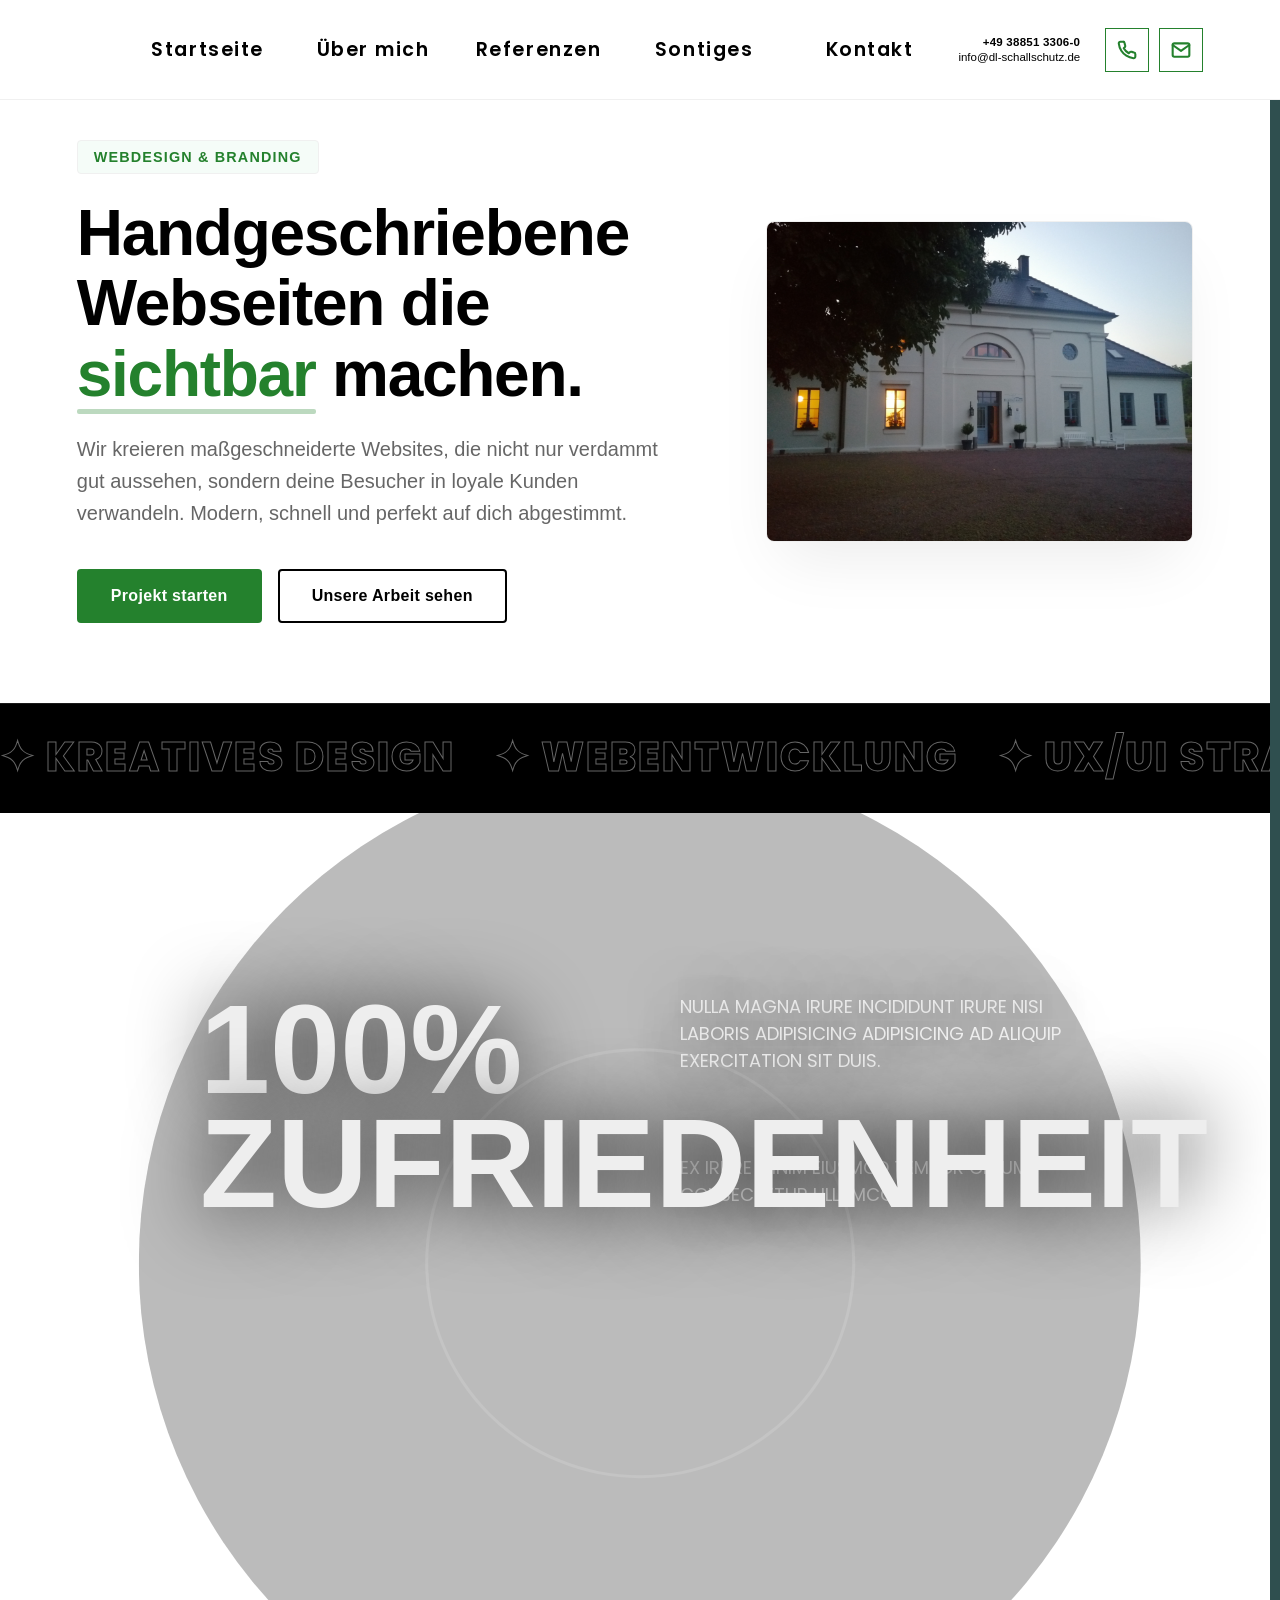
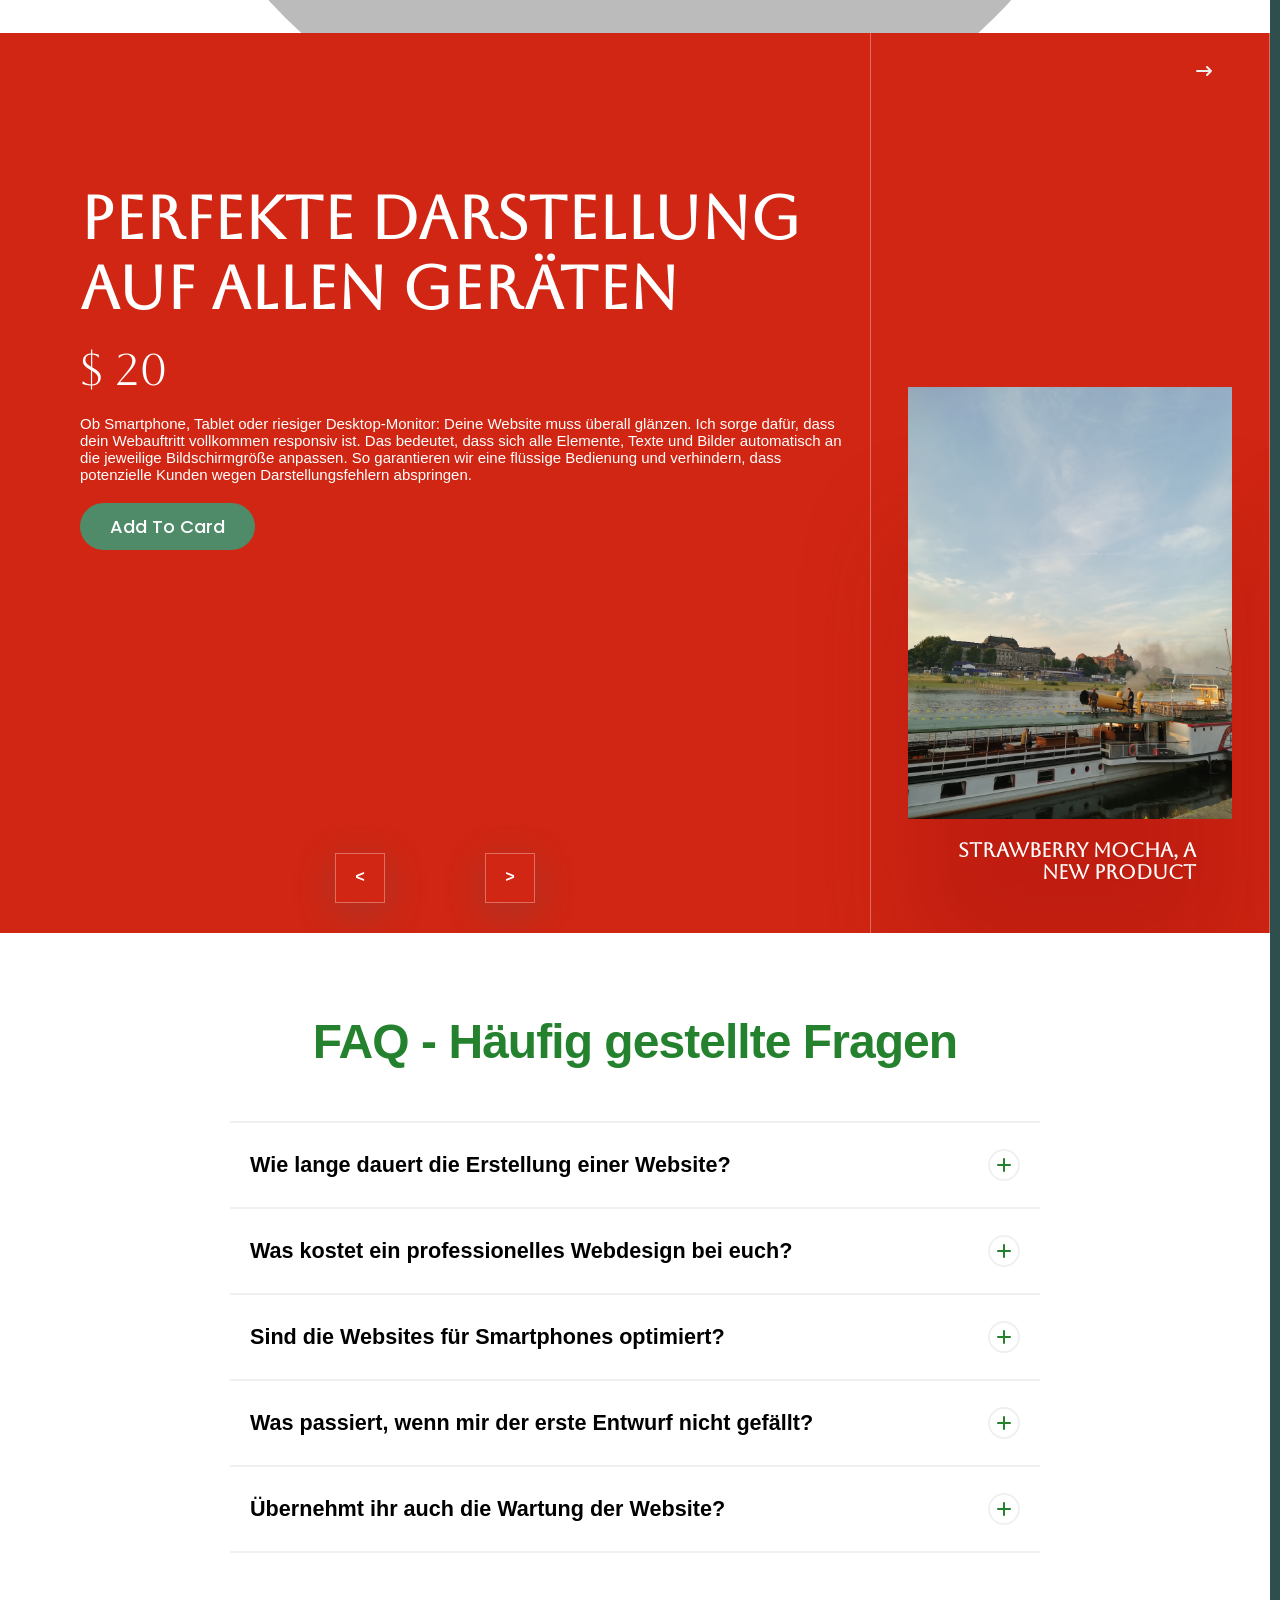
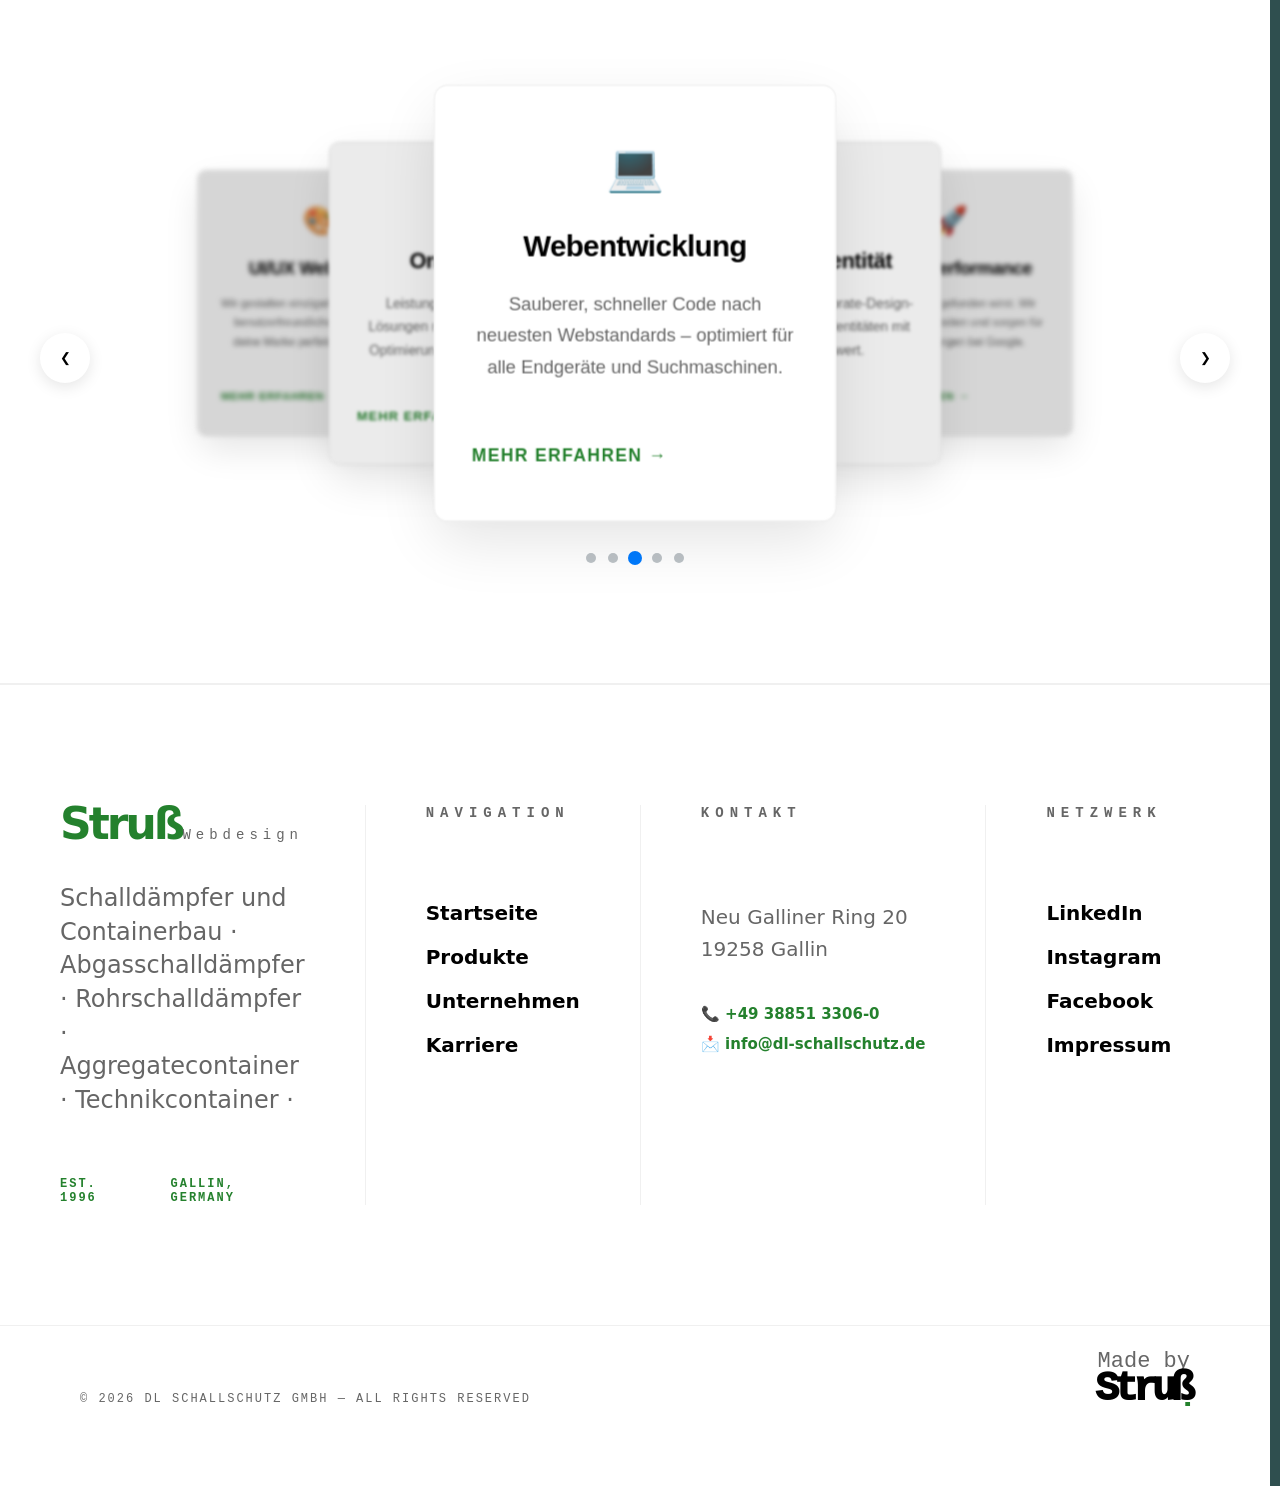
==== index.html @ ec2d2ae1 "Update index.html" ====
<!DOCTYPE html>
<html lang="en">
<head>
    <meta charset="UTF-8">
    <meta name="viewport" content="width=device-width, initial-scale=1.0">
    <title>Document</title>
    <link rel="stylesheet" href="css/style.css">
</head>
<body>
    





     <header class="main-header">
    <nav class="navbar" aria-label="Hauptnavigation">
        <div class="nav-container">
            
            <div class="nav-logo">
                <a href="index.html" aria-label="dl-schallschutz Startseite">
                    <img src="icon/dL-Logo2.png" alt="" class="logo-img">
                </a>
            </div>

            <div class="nav-wrapper">
                <ul class="nav-links" id="primary-navigation">
                    <li class="nav-item">
                        <a href="index.html" class="nav-link">Startseite</a>
                    </li>
                    <li class="nav-item has-dropdown">
                        <a href="index.html#Projektübersicht" class="nav-link" aria-haspopup="true" aria-expanded="false">
                            Über mich<span class="icon-arrow"></span>
                        </a>
<ul class="dropdown-panel">
    <li class="dropdown-mega-wrapper" style="display: flex; width: 100%; gap: 20px;">
        
        <div class="dropdown-panel-left">
            <ul> <li><a href="rohrschalldämpfer.html">Rohrschalldämpfer</a></li>
                <li><a href="kulissenschalldämpfer.html">Kulissenschalldämpfer</a></li>
                <li><a href="aggregatecontainer.html">Aggregatecontainer</a></li>
                <li><a href="schallschutzhauben.html">Schallschutzhauben</a></li>
                <li><a href="stahlbau.html">Anlagen und Stahlbau</a></li>
                <li><a href="kompensatoren.html">Kompensatoren</a></li>
                <li><a href="schallgutachten.html">Schallmessungen</a></li>
                <li><a href="service.html">Service</a></li>
            </ul>
        </div>
        
        <div class="menu-card" style="position: relative; flex-grow: 1; min-height: 250px;">
            <section class="slider">
                <div class="list">
                    <div class="item active">
                        <div class="image" style="--url: url('img/image4.jpeg')"></div>
                        <div class="text"><h2>Willkommen auf meiner Webseite!</h2></div>
                    </div>
                    <div class="item">
                        <div class="image" style="--url: url('img/image2.jpeg')"></div>
                        <div class="text"><h2>Willkommen auf meiner Webseite!</h2></div>
                    </div>
                    <div class="item">
                        <div class="image" style="--url: url('img/image5.jpeg')"></div>
                        <div class="text"><h2>Willkommen auf meiner Webseite!</h2></div>
                    </div>
                </div>
            </section>
        </div>

    </li>
</ul>
        
                    
                 <li class="nav-item"><a href="#" class="nav-link">Referenzen</a></li> 
                    <li class="nav-item"><a href="unternehmen.html" class="nav-link">Sontiges</a></li>
                    <li class="nav-item"><a href="karriere.html" class="nav-link">Kontakt</a></li>
                </ul>
            </div>

          <div class="nav-actions">
    <div class="nav-contact-info">
        <a href="tel:+493885133060" class="contact-text-link tel">
            <span class="label"></span> +49 38851 3306-0
        </a>
        <a href="mailto:info@dl-schallschutz.de" class="contact-text-link mail">
            <span class="label"></span> info@dl-schallschutz.de
        </a>
    </div>

    <a href="tel:+493885133060" class="action-btn-square" aria-label="Anrufen">
        <svg viewBox="0 0 24 24" fill="none" stroke="currentColor" stroke-width="2.5" stroke-linecap="round" stroke-linejoin="round" class="icon-svg"><path d="M22 16.92v3a2 2 0 0 1-2.18 2 19.79 19.79 0 0 1-8.63-3.07 19.5 19.5 0 0 1-6-6 19.79 19.79 0 0 1-3.07-8.67A2 2 0 0 1 4.11 2h3a2 2 0 0 1 2 1.72 12.84 12.84 0 0 0 .7 2.81 2 2 0 0 1-.45 2.11L8.09 9.91a16 16 0 0 0 6 6l1.27-1.27a2 2 0 0 1 2.11-.45 12.84 12.84 0 0 0 2.81.7A2 2 0 0 1 22 16.92z"></path></svg>
    </a>

    <a href="mailto:info@dl-schallschutz.de" class="action-btn-square" aria-label="E-Mail schreiben">
        <svg viewBox="0 0 24 24" fill="none" stroke="currentColor" stroke-width="2.5" stroke-linecap="round" stroke-linejoin="round" class="icon-svg"><path d="M4 4h16c1.1 0 2 .9 2 2v12c0 1.1-.9 2-2 2H4c-1.1 0-2-.9-2-2V6c0-1.1.9-2 2-2z"></path><polyline points="22,6 12,13 2,6"></polyline></svg>
    </a>

    <button class="mobile-nav-toggle" aria-controls="primary-navigation" aria-expanded="false">
        <div class="hamburger-box"><span class="hamburger-inner"></span></div>
    </button>
</div>



        </div>
    </nav>
</header>


<main>



















<section class="hero-section">
  <div class="hero-container">
    <div class="hero-content">
      <span class="hero-badge">Webdesign & Branding</span>
      <h1 class="hero-title">
       Handgeschriebene Webseiten die <span class="highlight">sichtbar</span> machen.
      </h1>
      <p class="hero-description">
        Wir kreieren maßgeschneiderte Websites, die nicht nur verdammt gut aussehen, sondern deine Besucher in loyale Kunden verwandeln. Modern, schnell und perfekt auf dich abgestimmt.
      </p>
      <div class="hero-actions">
        <a href="#kontakt" class="btn btn-primary">Projekt starten</a>
        <a href="#portfolio" class="btn btn-secondary">Unsere Arbeit sehen</a>
      </div>
    </div>

    <div class="hero-image">
      <img src="img/image2.jpeg" alt="Modernes Webdesign Mockup" class="responsive-img">
    </div>
  </div>
</section>



<section class="ticker-section">
    <div class="ticker-wrapper">
        <ul class="ticker-list">
            <li>✦ KREATIVES DESIGN</li>
            <li>✦ WEBENTWICKLUNG</li>
            <li>✦ UX/UI STRATEGIE</li>
            <li>✦ BRANDING</li>
            <li>✦ SEO OPTIMIERUNG</li>
        </ul>
        <ul class="ticker-list" aria-hidden="true">
            <li>✦ KREATIVES DESIGN</li>
            <li>✦ WEBENTWICKLUNG</li>
            <li>✦ UX/UI STRATEGIE</li>
            <li>✦ BRANDING</li>
            <li>✦ SEO OPTIMIERUNG</li>
        </ul>
    </div>
</section>




<section class="hero-carousel">
    <div class="hero-carousel__track">
        
        <div class="hero-carousel__item hero-carousel__item--active">
            <div class="hero-carousel__image" style="--url: url('img/image4.jpeg')"></div>
            <div class="hero-carousel__content">
                <h2 class="hero-carousel__title">100% Zufriedenheit</h2>
                <p class="hero-carousel__text">
                    Nulla magna irure incididunt irure nisi laboris adipisicing adipisicing ad aliquip exercitation sit duis.
                </p>
                <p class="hero-carousel__text">
                    Ex irure minim eiusmod tempor cillum consectetur ullamco.
                </p>
            </div>
        </div>
        
        <div class="hero-carousel__item">
            <div class="hero-carousel__image" style="--url: url('img/image2.jpeg')"></div>
            <div class="hero-carousel__content">
                <h2 class="hero-carousel__title">100% Unterstützung</h2>
                <p class="hero-carousel__text">
                    Nulla magna irure incididunt irure nisi laboris adipisicing adipisicing ad aliquip exercitation sit duis.
                </p>
                <p class="hero-carousel__text">
                    Ex irure minim eiusmod tempor cillum consectetur ullamco.
                </p>
            </div>
        </div>
        
        <div class="hero-carousel__item">
            <div class="hero-carousel__image" style="--url: url('img/image6.jpeg')"></div>
            <div class="hero-carousel__content">
                <h2 class="hero-carousel__title">Einzigartiges Design</h2>
                <p class="hero-carousel__text">
                    Nulla magna irure incididunt irure nisi laboris adipisicing adipisicing ad aliquip exercitation sit duis.
                </p>
                <p class="hero-carousel__text">
                    Ex irure minim eiusmod tempor cillum consectetur ullamco.
                </p>
            </div>
        </div>

    </div>

    <div class="hero-carousel__navigation">
        <button class="hero-carousel__btn hero-carousel__btn--prev" id="js-carousel-prev" aria-label="Vorheriger Slide">
            <svg class="hero-carousel__icon" aria-hidden="true" xmlns="http://www.w3.org/2000/svg" width="24" height="24" fill="none" viewBox="0 0 24 24">
                <path stroke="currentColor" stroke-linecap="round" stroke-linejoin="round" stroke-width="2" d="M5 12h14M5 12l4-4m-4 4 4 4"/>
            </svg>
        </button>
        <button class="hero-carousel__btn hero-carousel__btn--next" id="js-carousel-next" aria-label="Nächster Slide">
            <svg class="hero-carousel__icon" aria-hidden="true" xmlns="http://www.w3.org/2000/svg" width="24" height="24" fill="none" viewBox="0 0 24 24">
                <path stroke="currentColor" stroke-linecap="round" stroke-linejoin="round" stroke-width="2" d="M19 12H5m14 0-4 4m4-4-4-4"/>
            </svg>
        </button>
    </div>
</section>



  <section class="carousel next">
            <div class="list">
                <article class="item other_1">
                    <div class="main-content" 
                    style="background-color: #9c4d2f;">
                        <div class="content">
                            <h2>Individuelles & Modernes Webdesign</h2>
                            <p class="price">$ 20</p>
                            <p class="description">
                              Jedes Unternehmen ist einzigartig – deine Website sollte es auch sein. Ich gestalte maßgeschneiderte Layouts, die perfekt zu deiner Corporate Identity passen. Dabei verlasse ich mich nicht auf langweilige Standard-Templates, sondern entwickle ein durchdachtes Nutzererlebnis (UX) und ein visuell beeindruckendes Interface (UI), das deine Besucher fesselt und Vertrauen schafft.
                            </p>
                            <button class="addToCard">
                                Add To Card
                            </button>
                        </div>
                    </div>
                    <figure class="image">
                        <img src="img/image1.jpeg" alt="">
                        <figcaption>Caffe Latte, a new product</figcaption>
                    </figure>
                </article>
                <article class="item active">
                    <div class="main-content" 
                    style="background-color: #d02613;">
                        <div class="content">
                            <h2>Perfekte Darstellung auf allen Geräten</h2>
                            <p class="price">$ 20</p>
                            <p class="description">
                            Ob Smartphone, Tablet oder riesiger Desktop-Monitor: Deine Website muss überall glänzen. Ich sorge dafür, dass dein Webauftritt vollkommen responsiv ist. Das bedeutet, dass sich alle Elemente, Texte und Bilder automatisch an die jeweilige Bildschirmgröße anpassen. So garantieren wir eine flüssige Bedienung und verhindern, dass potenzielle Kunden wegen Darstellungsfehlern abspringen.
                            </p>
                            <button class="addToCard">
                                Add To Card
                            </button>
                        </div>
                    </div>
                    <figure class="image">
                        <img src="img/image4.jpeg" alt="">
                        <figcaption>Strawberry mocha, a new product</figcaption>
                    </figure>
                </article>
                <article class="item other_2">
                    <div class="main-content" 
                    style="background-color: #38558e;">
                        <div class="content">
                            <h2>Gefunden werden statt nur schön aussehen</h2>
                            <p class="price">$ 20</p>
                            <p class="description">
                             Die schönste Website nützt nichts, wenn niemand sie findet. Deshalb denke ich Suchmaschinenoptimierung von Anfang an mit. Ich achte auf eine saubere Code-Struktur, schnelle Ladezeiten und eine logische Hierarchie der Inhalte (H-Tags). Mit dieser soliden SEO-Basis legen wir das Fundament dafür, dass deine Website bei Google und Co. auf den vorderen Plätzen landet.
                            </p>
                            <button class="addToCard">
                                Add To Card
                            </button>
                        </div>
                    </div>
                    <figure class="image">
                        <img src="img/image9.jpeg" alt="">
                        <figcaption>Doppio espresso, a new product</figcaption>
                    </figure>
                </article>
                <article class="item">
                    <div class="main-content" 
                    style="background-color: #7eb63d;">
                        <div class="content">
                            <h2>Deine Website in sicheren Händen</h2>
                            <p class="price">$ 20</p>
                            <p class="description">
                              Ich kümmere mich um technische Updates, regelmäßige Backups und den Schutz vor Hackern. Egal, ob du später Texte ändern, neue Bilder hochladen oder Funktionen erweitern möchtest: Ich halte dir den Rücken frei, damit du dich voll auf dein Geschäft konzentrieren kannst.
                            </p>
                            <button class="addToCard">
                                Add To Card
                            </button>
                        </div>
                    </div>
                    <figure class="image">
                        <img src="img/image6.jpeg" alt="">
                        <figcaption>Matcha latte macchiato, a new product</figcaption>
                    </figure>
                </article>
            </div>
            <div class="arrows">
                <button id="prev"><</button>
                <button id="next">></button>
            </div>
        </section>





       <section id="faqsection" aria-labelledby="faq-main-title">
    <div class="faq-container">
        
        <div class="faq-header">
            <h2 id="faq-main-title">FAQ - Häufig gestellte Fragen</h2>
        </div>

        <div class="faqwrapper">
            
            <div class="item">
                <button class="faq-question" aria-expanded="false">
                    <span>Wie lange dauert die Erstellung einer Website?</span>
                    <div class="icon" aria-hidden="true"></div>
                </button>
                <div class="faq-answer">
                    <p>Die Erstellungsdauer hängt stark vom Umfang der Webseite ab. Allgemein dauert die Erstellung ca. 2-4 Wochen.</p>
                </div>
            </div>

            <div class="item">
                <button class="faq-question" aria-expanded="false">
                    <span>Was kostet ein professionelles Webdesign bei euch?</span>
                    <div class="icon" aria-hidden="true"></div>
                </button>
                <div class="faq-answer">
                    <p>Wir arbeiten mit transparenten Festpreisen, die sich nach den benötigten Funktionen und Unterseiten richten. Nach unserem kostenlosen Erstgespräch erhältst du ein maßgeschneidertes Angebot.</p>
                </div>
            </div>

            <div class="item">
                <button class="faq-question" aria-expanded="false">
                    <span>Sind die Websites für Smartphones optimiert?</span>
                    <div class="icon" aria-hidden="true"></div>
                </button>
                <div class="faq-answer">
                    <p>Ja, absolut. Jede Website wird von uns von Grund auf „Responsive“ gestaltet, sodass sie auf Smartphones, Tablets und Desktop-Monitoren perfekt aussieht.</p>
                </div>
            </div>

            <div class="item">
                <button class="faq-question" aria-expanded="false">
                    <span>Was passiert, wenn mir der erste Entwurf nicht gefällt?</span>
                    <div class="icon" aria-hidden="true"></div>
                </button>
                <div class="faq-answer">
                    <p>Dann greift unser Versprechen: Wir überarbeiten das Design ohne Aufpreis so lange, bis du zu 100% hinter deiner neuen Website stehst.</p>
                </div>
            </div>

            <div class="item">
                <button class="faq-question" aria-expanded="false">
                    <span>Übernehmt ihr auch die Wartung der Website?</span>
                    <div class="icon" aria-hidden="true"></div>
                </button>
                <div class="faq-answer">
                    <p>Ja, wir bieten monatliche Wartungspakete an. Wir kümmern uns um Backups, Sicherheits-Updates und kleine Text- oder Bildänderungen.</p>
                </div>
            </div>

        </div>
    </div>
</section>


<section class="portfolio-showcase" role="region" aria-label="Interaktive Projektschau">
    
    <div class="showcase-track" aria-live="polite">
        
        <div class="showcase-slide" role="group" aria-roledescription="Folie" aria-label="1 von 5">
            <div class="slide-content-box">
                <div class="card-icon">🎨</div>
                <h2 class="slide-title">UI/UX Webdesign</h2>
                <p class="slide-description">Wir gestalten einzigartige, moderne und benutzerfreundliche Interfaces, die deine Marke perfekt widerspiegeln.</p>
                <a href="#details" class="card-link">Mehr erfahren →</a>
            </div>
        </div>

        <div class="showcase-slide" role="group" aria-roledescription="Folie" aria-label="2 von 5">
            <div class="slide-content-box">
                <div class="card-icon">🛍️</div>
                <h2 class="slide-title">Online-Shops</h2>
                <p class="slide-description">Leistungsstarke E-Commerce-Lösungen mit nahtloser Conversion-Optimierung für maximalen Umsatz.</p>
                <a href="#details" class="card-link">Mehr erfahren →</a>
            </div>
        </div>

        <div class="showcase-slide" role="group" aria-roledescription="Folie" aria-label="3 von 5">
            <div class="slide-content-box">
                <div class="card-icon">💻</div>
                <h2 class="slide-title">Webentwicklung</h2>
                <p class="slide-description">Sauberer, schneller Code nach neuesten Webstandards – optimiert für alle Endgeräte und Suchmaschinen.</p>
                <a href="#details" class="card-link">Mehr erfahren →</a>
            </div>
        </div>

        <div class="showcase-slide" role="group" aria-roledescription="Folie" aria-label="4 von 5">
            <div class="slide-content-box">
                <div class="card-icon">✨</div>
                <h2 class="slide-title">Branding & Identität</h2>
                <p class="slide-description">Von Logos bis hin zu Corporate-Design-Richtlinien: Wir schaffen Identitäten mit Wiedererkennungswert.</p>
                <a href="#details" class="card-link">Mehr erfahren →</a>
            </div>
        </div>

        <div class="showcase-slide" role="group" aria-roledescription="Folie" aria-label="5 von 5">
            <div class="slide-content-box">
                <div class="card-icon">🚀</div>
                <h2 class="slide-title">SEO & Performance</h2>
                <p class="slide-description">Damit du auch gefunden wirst. Wir optimieren Ladezeiten und sorgen für Top-Platzierungen bei Google.</p>
                <a href="#details" class="card-link">Mehr erfahren →</a>
            </div>
        </div>
    </div>

    <div class="slider-indicator-bar">
        <span class="indicator-bullet state-active"></span>
        <span class="indicator-bullet"></span>
        <span class="indicator-bullet"></span>
        <span class="indicator-bullet"></span>
        <span class="indicator-bullet"></span>
    </div>

    <div class="slider-control-group">
        <button class="ctrl-btn-backward" aria-label="Vorherige Karte"></button>
        <button class="ctrl-btn-forward" aria-label="Nächste Karte"></button>
    </div>

</section>



















</main>



<footer class="dl-footer-final">
    <div class="footer-line-top"></div>
    
    <div class="footer-main-wrapper">
        <div class="footer-section brand-block">
            <h2 class="brand-logo">Struß<span class="type-label">Webdesign</span></h2>
            <div class="brand-vision">
                <p> Schalldämpfer und Containerbau · Abgasschalldämpfer · Rohrschalldämpfer · Aggregatecontainer · Technikcontainer · </p>
            </div>
            <div class="brand-meta">
                <span class="meta-item">EST. 1996</span>
                <span class="meta-item">GALLIN, GERMANY</span>
            </div>
        </div>

        <nav class="footer-section nav-block">
            <span class="section-index"></span>
            <h4 class="section-title">Navigation</h4>
            <ul class="link-list">
                <li><a href="index.html">Startseite</a></li>
                <li><a href="index.html#Projektübersicht">Produkte</a></li>
              <!--   <li><a href="referenzen.html">Referenzen</a></li>   -->
                <li><a href="unternehmen.html">Unternehmen</a></li>
                <li><a href="karriere.html">Karriere</a></li>
            </ul>
        </nav>

        <div class="footer-section contact-block">
            <span class="section-index"></span>
            <h4 class="section-title">Kontakt</h4>
            <div class="contact-info">
                <p class="address">Neu Galliner Ring 20<br>19258 Gallin</p>
                <div class="actions">
                    <a href="tel:+493885133060" class="tel">📞 +49 38851 3306-0</a>
                    <a href="mailto:info@dl-schallschutz.de" class="mail">📩 info@dl-schallschutz.de</a>
                </div>
            </div>
        </div>

        <div class="footer-section social-block">
            <span class="section-index"></span>
            <h4 class="section-title">Netzwerk</h4>
            <ul class="link-list">
                <li><a href="https://www.linkedin.com/in/dl-schallschutz-gmbh-b50a5a231" target="_blank" rel="noopener">LinkedIn</a></li>
                <li><a href="https://www.instagram.com/dl_schallschutz_gmbh/" target="_blank" rel="noopener">Instagram</a></li>
                <li><a href="https://www.facebook.com/people/DL-Schallschutz-GmbH/100068870335734/?ref=pages_you_manage" target="_blank" rel="noopener">Facebook</a></li>
                <li><a href="impressum.html">Impressum</a></li>
            </ul>
        </div>
    </div>

    <div class="footer-line-bottom"></div>
    <div class="footer-bottom-area">
        <div class="bottom-left">
            <p>© 2026 dL SCHALLSCHUTZ GMBH — ALL RIGHTS RESERVED</p>
        </div>
        <div class="bottom-right">
            <span class="creator-tag">Made by <strong>Struß</strong></span>
        </div>
    </div>
</footer>



<script src="js/app.js"></script>
<script type="module" src="js/navbar.js" defer></script>
<script type="module" src="js/slider.js" defer></script>



</body>
</html>
---- css/style.css ----
@import url(stylefornavbar.css);
@import url(styleforentry.css);
@import url(styleforfaq.css);
@import url(styleforslider.css);
@import url(styleforfooter.css);
@import url(threejs.css);



:root{

       

    

/* Entry (Hero Sektion) */


 /* Brand Colors */
    --accent: #4D9DCE; 
   

    --accent-glow: rgba(15, 97, 147, 0.35);
    
    /* Neutrals */
    --white: #ffffff;
    --off-white: #fafbfc;
    --gray-50: #f8f9fa;
    --gray-100: #f1f3f4;
    --gray-200: #e8eaed;
    --gray-300: #dadce0;
    --gray-400: #9aa0a6;
    --gray-500: #5f6368;
    --gray-600: #3c4043;
    --gray-700: #202124;
    --gray-800: #1a1a1a;
    --gray-900: #0d0d0d;

    
    
    /* Typography */
    --font-display: 'Space Grotesk', system-ui, sans-serif;
    --font-body: 'Inter', system-ui, sans-serif;
    
    /* Navbar */
 --font-nav: 'Inter', -apple-system, system-ui, sans-serif;


 /* for about */
    --font-main: 'Inter', sans-serif;
    --font-mono: 'Space Mono', monospace;


 /* footer */
    --n-font-display: 'Space Grotesk', sans-serif;
    --n-font-mono: 'Space Mono', monospace;







    /* Easings */
    --ease-out-expo: cubic-bezier(0.16, 1, 0.3, 1);
    --ease-out-quint: cubic-bezier(0.22, 1, 0.36, 1);
    --ease-spring: cubic-bezier(0.34, 1.56, 0.64, 1);
    
    /* Shadows */
    --shadow-sm: 0 1px 2px rgba(0,0,0,0.04);
    --shadow-md: 0 4px 12px rgba(0,0,0,0.08);
    --shadow-lg: 0 12px 40px rgba(0,0,0,0.1);
    --shadow-xl: 0 25px 80px rgba(0,0,0,0.15);
    --shadow-glow: 0 0 60px var(--accent-glow);


    /* --- ANIMATION --- */
    --cb-main: cubic-bezier(0.16, 1, 0.3, 1);
    --transition-mid: 0.5s var(--cb-main);
    --transition-slow: 0.9s var(--cb-main);




}





* {
    margin: 0;
    padding: 0;
    box-sizing: border-box;
}
html{
    scroll-behavior: smooth;
  overflow-y: scroll;
  scrollbar-gutter: stable; 
 
}

section {
    font-family: 'Inter', sans-serif;
    background: #0f172a;
    color: white;
    overflow-x: hidden;
}

.ticker-section {
    width: 100%;
    height: 20vh; /* Genau die gewünschte Höhe */
    background-color: #000000; /* Dunkler, moderner Hintergrund */
    display: flex;
    align-items: center;
    overflow: hidden; /* Schneidet alles außerhalb der 20vh ab */
    position: relative;
    border-top: 1px solid rgba(255, 255, 255, 0.1);
    border-bottom: 1px solid rgba(255, 255, 255, 0.1);
}

.ticker-wrapper {
    display: flex;
    width: max-content;
   
}

.ticker-list {
    display: flex;
    align-content: center;
    justify-content: center;
    list-style: none;
    padding: 0;
    margin-bottom: 4.5rem;
    gap: 40px; /* Abstand zwischen den Wörtern */
    padding-right: 40px; /* Muss dem Gap entsprechen */
    
    /* Hier wird die Endlos-Animation gestartet */
    animation: tickerLoop 25s linear infinite;

}

/* Die einzelnen Text-Elemente stylen */
.ticker-list li {
    font-family: 'Poppins', sans-serif;
    font-size: 2.5rem; /* Große, stylische Deko-Schrift */
    font-weight: 800;
    color: transparent;
    -webkit-text-stroke: 1px rgba(255, 255, 255, 0.4); /* Cooler Outline-Effekt */
    white-space: nowrap;
    text-transform: uppercase;
    letter-spacing: 2px;
    transition: 0.3s;
}

/* Interaktiver Effekt: Wenn man mit der Maus drüber geht, füllt sich die Schrift */
.ticker-list:hover li {
    -webkit-text-stroke: 1px #38bdf8;
}
.ticker-list li:hover {
    color: #38bdf8;
    transform: scale(1.05);
}

/* Verlangsamt das Scrollen, wenn der User mit der Maus drüberfährt */
.ticker-wrapper:hover .ticker-list {
    animation-play-state: paused;
}

/* --- DIE ANIMATION --- */
@keyframes tickerLoop {
    0% {
        transform: translate3d(0, 0, 0);
    }
    100% {
        transform: translate3d(-100%, 0, 0); /* Verschiebt die Liste exakt um ihre eigene Länge */
    }
}

/* Optimierung für kleinere Bildschirme */
@media (max-width: 768px) {
    .ticker-section {
        height: 15vh; /* Etwas flacher auf dem Handy */
    }
    .ticker-list li {
        font-size: 1.8rem;
    }
}


























@import url('https://fonts.cdnfonts.com/css/bebas-neue');
@import url('https://fonts.cdnfonts.com/css/poppins');

/* --- GLOBALE STYLES & RESET --- */
body {
    margin: 0;
    font-size: 15px;
    background-color: darkslategray;
}

* {
    padding: 0;
    margin: 0;
    box-sizing: border-box;
    list-style: none;
}

:root {
    --width-default2: min(1200px, 90vw);
    --diameter2: 1432px;
}

/* --- LOGO & HEADER --- */
.logo img {
    width: 50px;
}


/* --- HERO CAROUSEL (BLOCK) --- */
.hero-carousel {
    color: #eee;
    width: 100vw;
    height: 100vh;
    position: relative;
    overflow: hidden;
    margin-top: -70px;
    background-color: var(--clr-white);
}

/* Track / Liste */
.hero-carousel__track {
    position: relative;
    width: 100%;
    height: 100%;
}

/* Dekorative Modell-Grafik im Hintergrund */
.hero-carousel__track::after {
    position: absolute;
    content: '';
    bottom: 0;
    width: min(1000px, 100vw);
    height: 70%;
    left: 50%;
    transform: translateX(-50%);
    background-image: url(img/image0.png);
    background-size: cover;
    background-position: top;
    pointer-events: none;
    animation: carouselShowModel 1s ease-in-out 1 forwards;
}

/* Einzelner Slide (Standardzustand: unsichtbar) */
.hero-carousel__item {
    position: absolute;
    inset: 0;
    display: flex;
    justify-content: center;
    align-items: center;
    transition: 1s;
    pointer-events: none;
    opacity: 0;
}

/* Rotierendes Kreiselement im Slide (Standard: unscharf & gedreht) */
.hero-carousel__image {
    flex-shrink: 0;
    width: var(--diameter2);
    height: var(--diameter2);
    background-image: var(--url);
    background-size: var(--diameter2) var(--diameter2);
    background-position: center;
    border-radius: 50%;
    transform: rotate(-60deg);
    position: relative;
    transition: 1s;
    filter: blur(30px);
}

/* Mittlerer Ring */
.hero-carousel__image::before, 
.hero-carousel__image::after {
    position: absolute;
    width: 70%;
    height: 70%;
    content: '';
    border-radius: 50%;
    top: 50%;
    left: 50%;
    transform: translate(-50%, -50%) rotate(-120deg);
    background-image: 
        linear-gradient(to right, #0004, #0004),
        var(--url);
    background-size: var(--diameter2) var(--diameter2);
    background-position: center;
    transition: 1s;
}

/* Innerer Ring */
.hero-carousel__image::after {
    width: 30%;
    height: 30%;
    background-image: var(--url);
    border: 3px solid #fff2;
    transform: translate(-50%, -50%) rotate(-170deg);
}

/* Inhalts-Box (Grid-Layout) */
.hero-carousel__content {
    position: absolute;
    top: 20%;
    left: 50%;
    transform: translateX(-50%);
    width: max-content;
    max-width: 100%;
    display: grid;
    grid-template-columns: repeat(2, 400px);
    text-align: left;
    gap: 80px;
    font-size: 1.2em;
    text-transform: uppercase;
    font-family: 'Poppins', sans-serif;
    text-shadow: 0 0 80px #000;
}

/* Große Headline (Standard: nach oben verschoben) */
.hero-carousel__title {
    font-size: 7em;
    font-family: 'Bebas Neue', sans-serif;
    line-height: 0.9em;
    transform: translateY(-100%);
    transition: transform 1s;
    grid-row-start: 1;
    grid-row-end: 3;
   
}

/* Textabsätze */
.hero-carousel__text:last-child {
    display: flex;
    justify-content: start;
    align-items: end;
    padding-bottom: 25px;
}

/* --- AKTIVER STATUS (MODIFIER) --- */
.hero-carousel__item--active {
    pointer-events: auto;
    opacity: 1;
}

.hero-carousel__item--active .hero-carousel__image {
    filter: blur(0px);
    transform: rotate(0deg);
}

.hero-carousel__item--active .hero-carousel__image::before,
.hero-carousel__item--active .hero-carousel__image::after {
    transform: translate(-50%, -50%) rotate(0deg);
}

.hero-carousel__item--active .hero-carousel__title {
    transform: translateY(0);
}

/* --- STATI FÜR DIE FOLGENDEN SLIDES (~ SELEKTOR) --- */
.hero-carousel__item--active ~ .hero-carousel__item {
    opacity: 0;
}

.hero-carousel__item--active ~ .hero-carousel__item .hero-carousel__image {
    transform: rotate(60deg);
}

.hero-carousel__item--active ~ .hero-carousel__item .hero-carousel__image::before {
    transform: translate(-50%, -50%) rotate(120deg);
}

.hero-carousel__item--active ~ .hero-carousel__item .hero-carousel__image::after {
    transform: translate(-50%, -50%) rotate(170deg);
}

.hero-carousel__item--active ~ .hero-carousel__item .hero-carousel__title {
    transform: translateY(100%);
}

/* --- ARROWS / NAVIGATION --- */
.hero-carousel__navigation {
    position: absolute;
    left: 50%;
    transform: translateX(-50%);
    bottom: 30px;
    width: var(--width-default2);
    display: flex;
    justify-content: space-between;
    z-index: 10;
}

.hero-carousel__btn {
    all: unset;
    cursor: pointer;
}

.hero-carousel__btn--disabled {
    opacity: 0;
    pointer-events: none;
}

.hero-carousel__icon {
    vertical-align: middle;
    fill: none;
}

/* --- ANIMATIONEN --- */
@keyframes carouselShowModel {
    from {
        transform: translateX(-50%) scale(1.3) translateY(88px);
    }
}

/* --- MEDIA QUERIES (RESPONSIVE) --- */
@media all and (max-width: 1024px) {
    .hero-carousel__content {
        grid-template-columns: repeat(2, 300px);
    }
    .hero-carousel__title {
        font-size: 8em;
    }
}

@media all and (max-width: 767px) {
    .hero-carousel__content {
        grid-template-columns: 80%;
        justify-content: center;
        gap: 20px;
        top: 70px;
    }
    .hero-carousel__title {
        font-size: 2em;
    }
    .hero-carousel__text {
        font-size: small;
    }
}
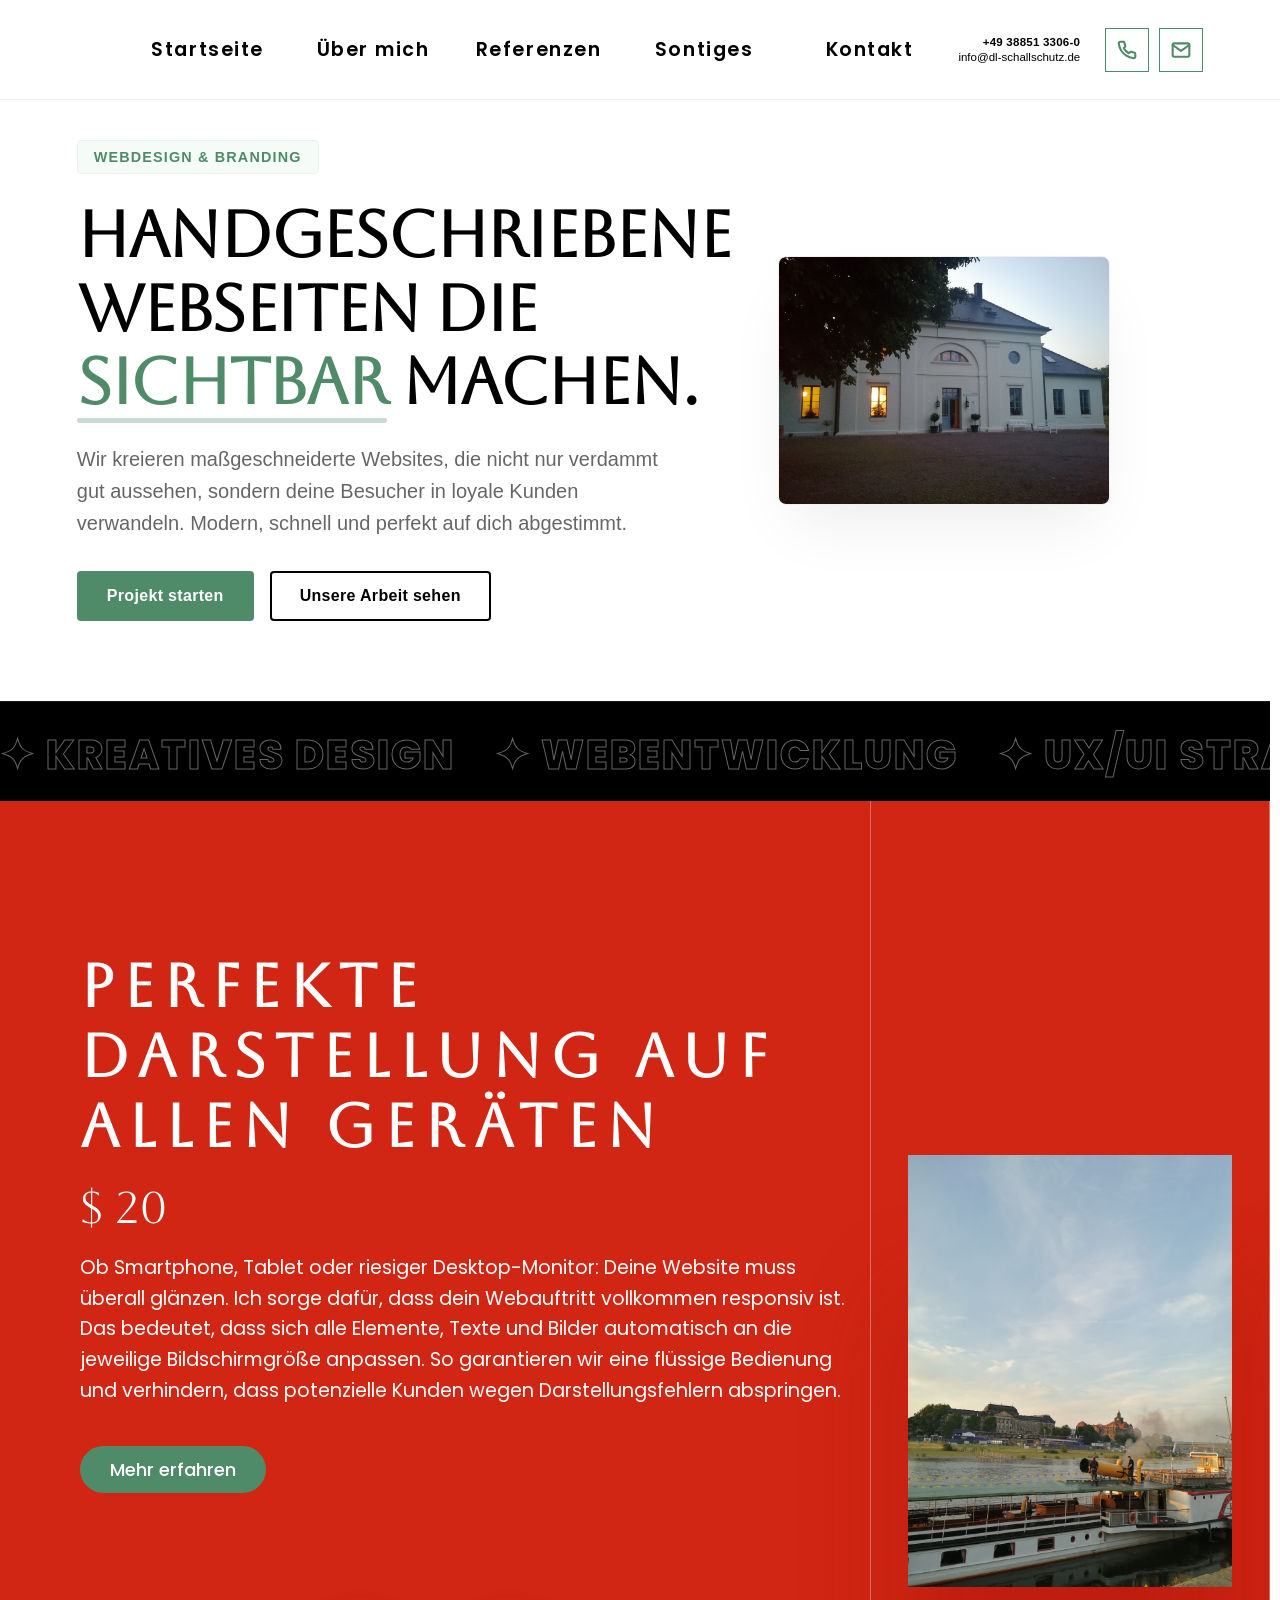
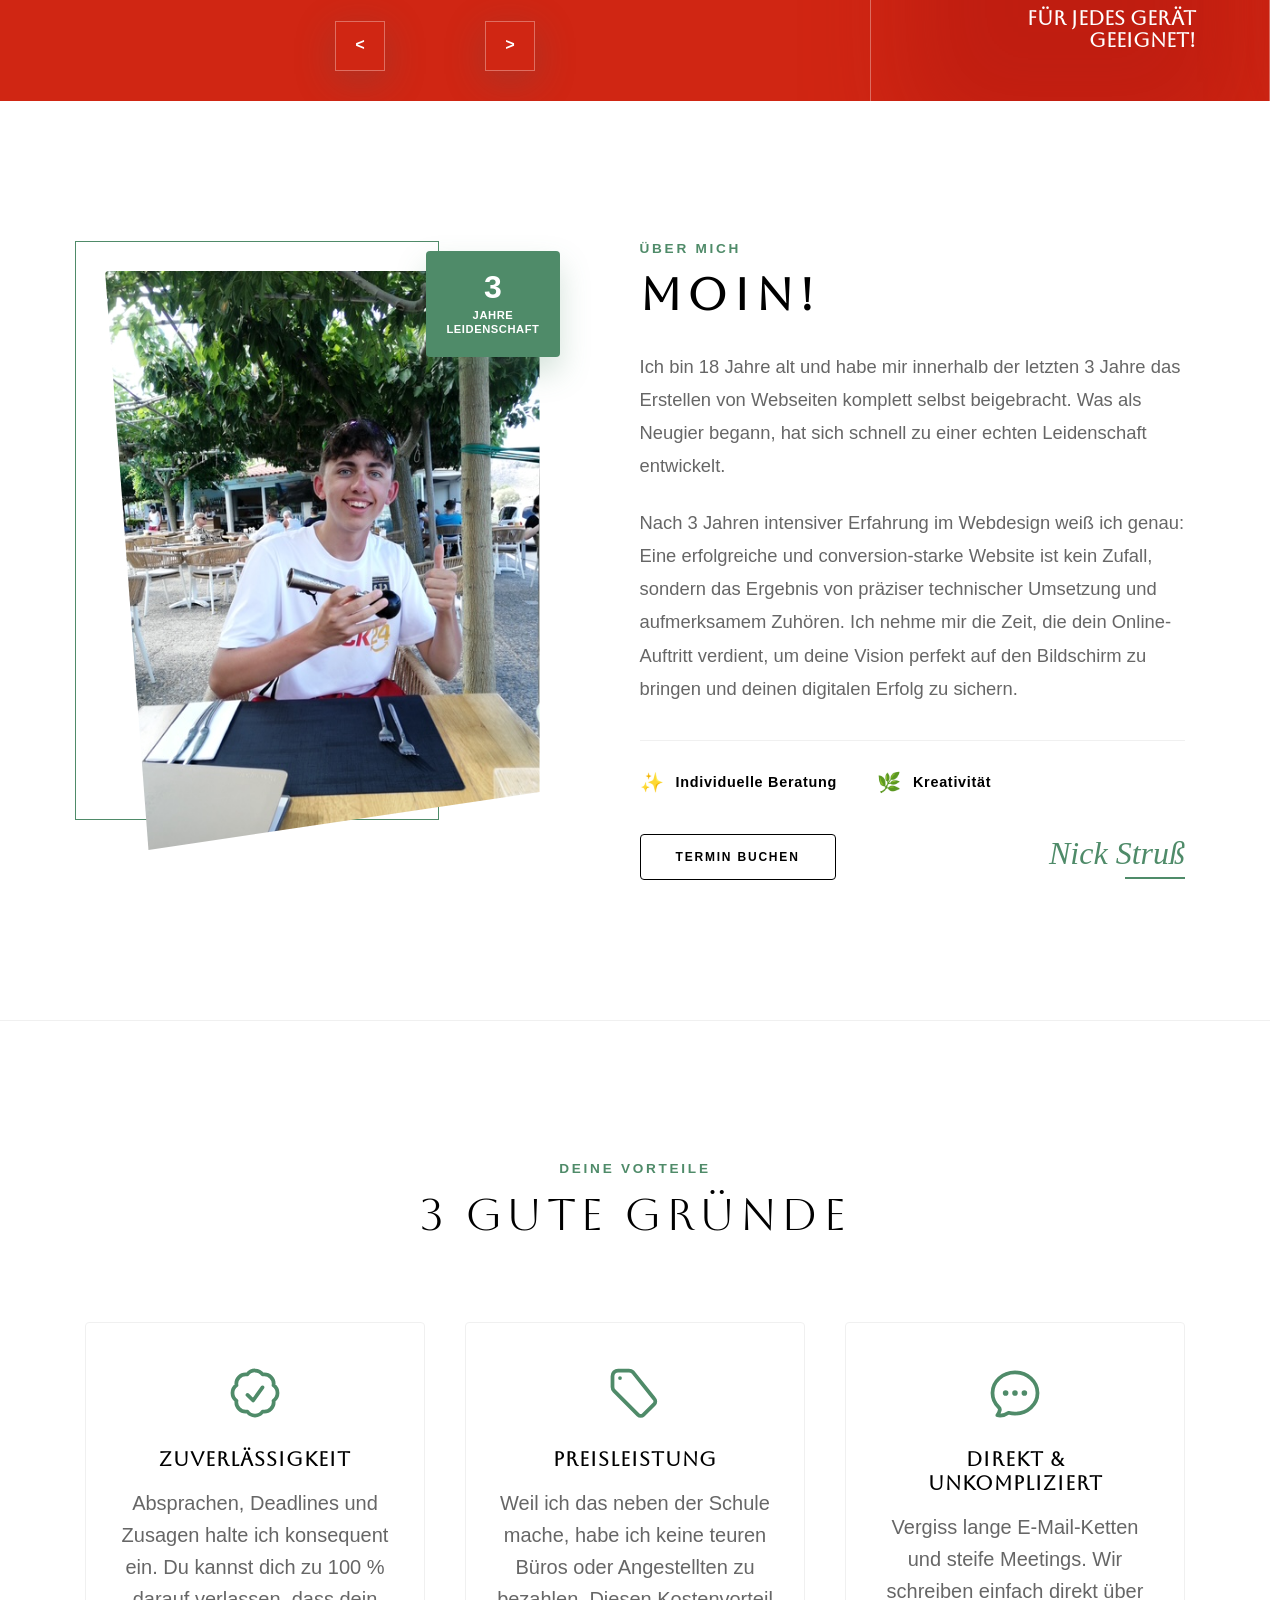
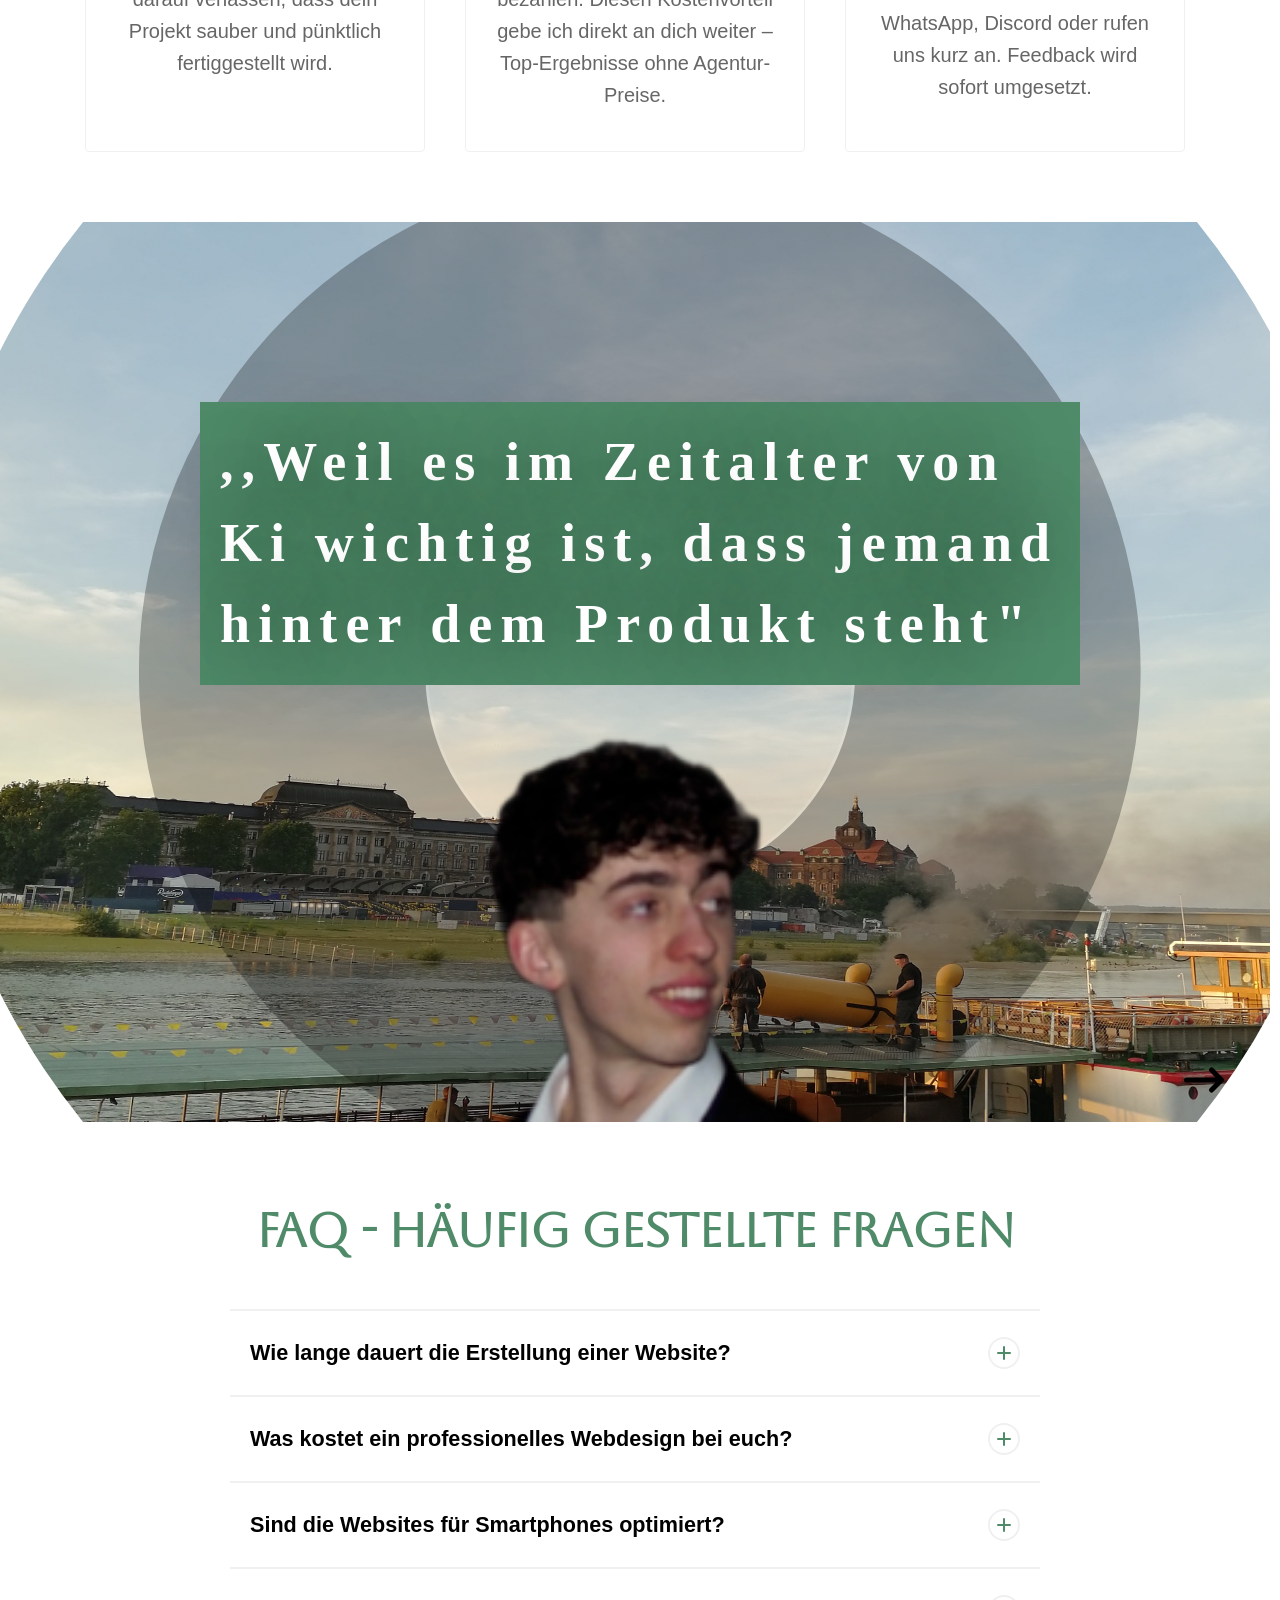
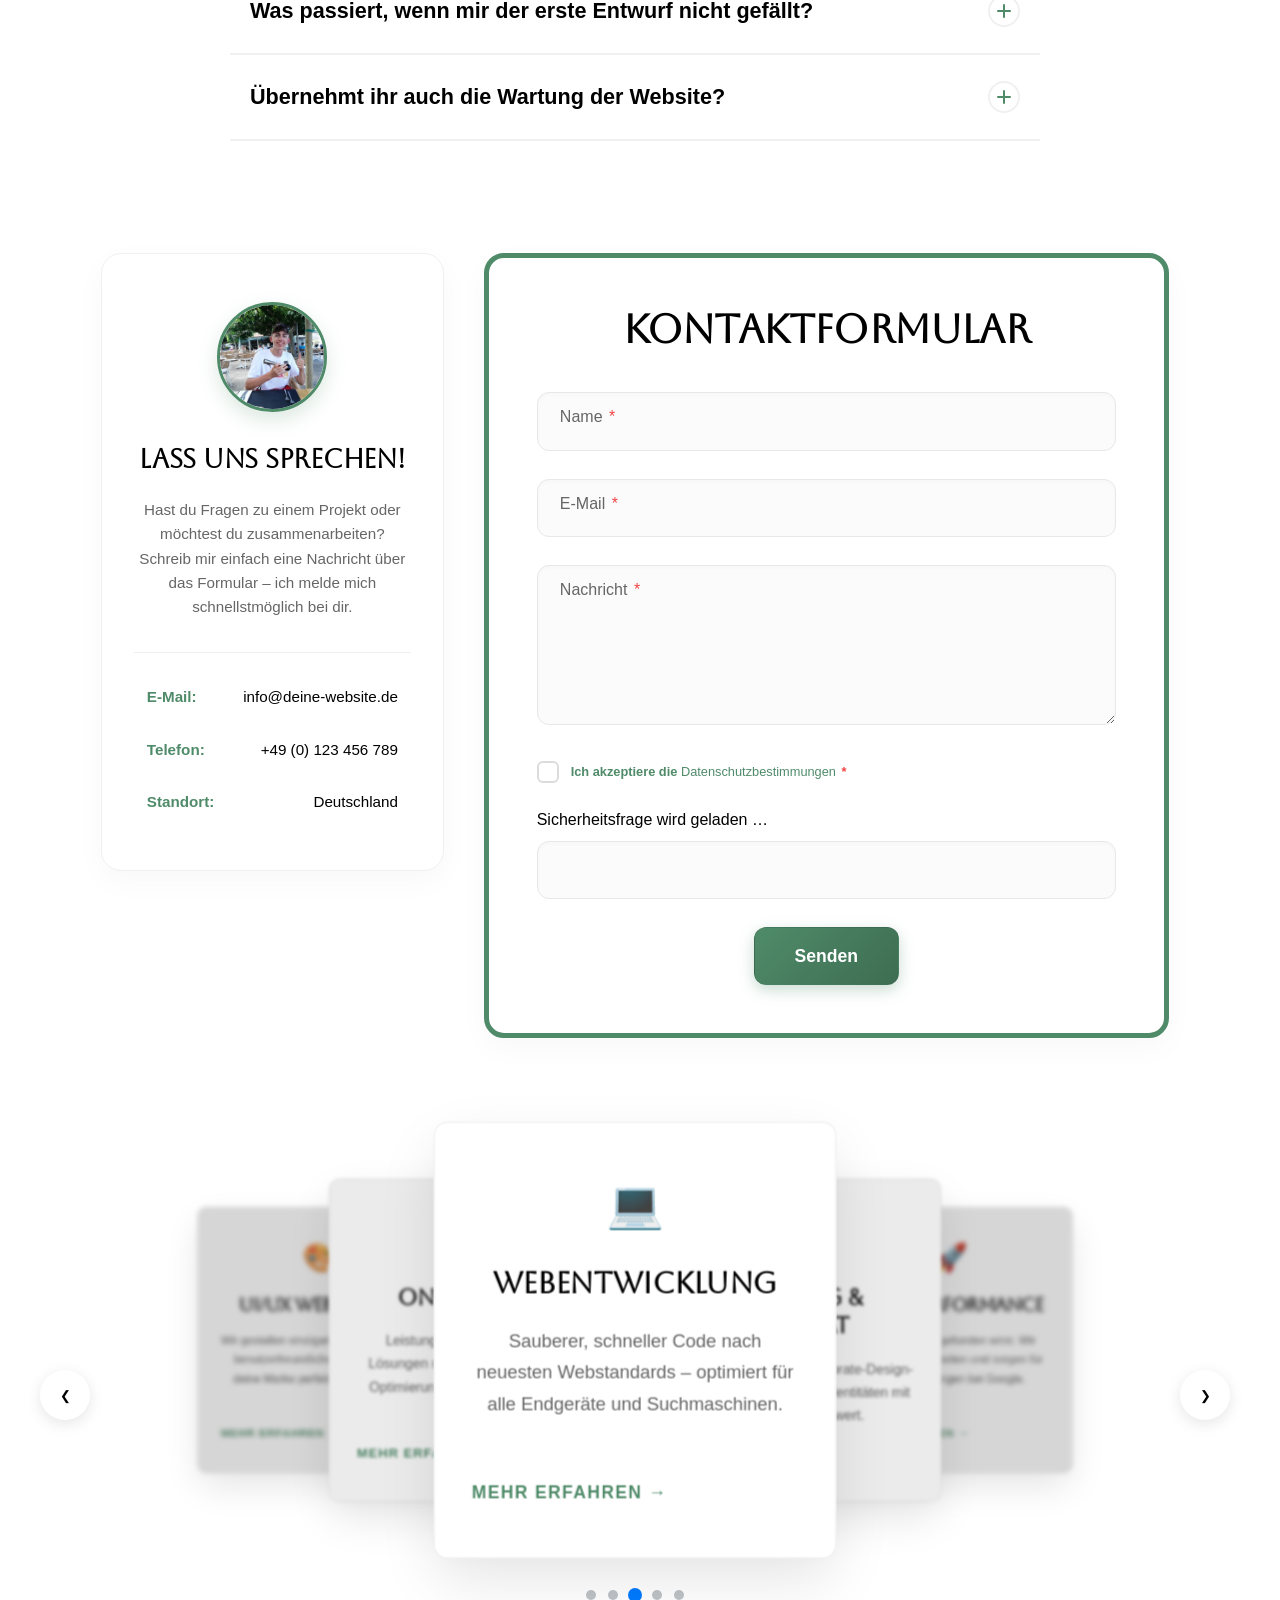
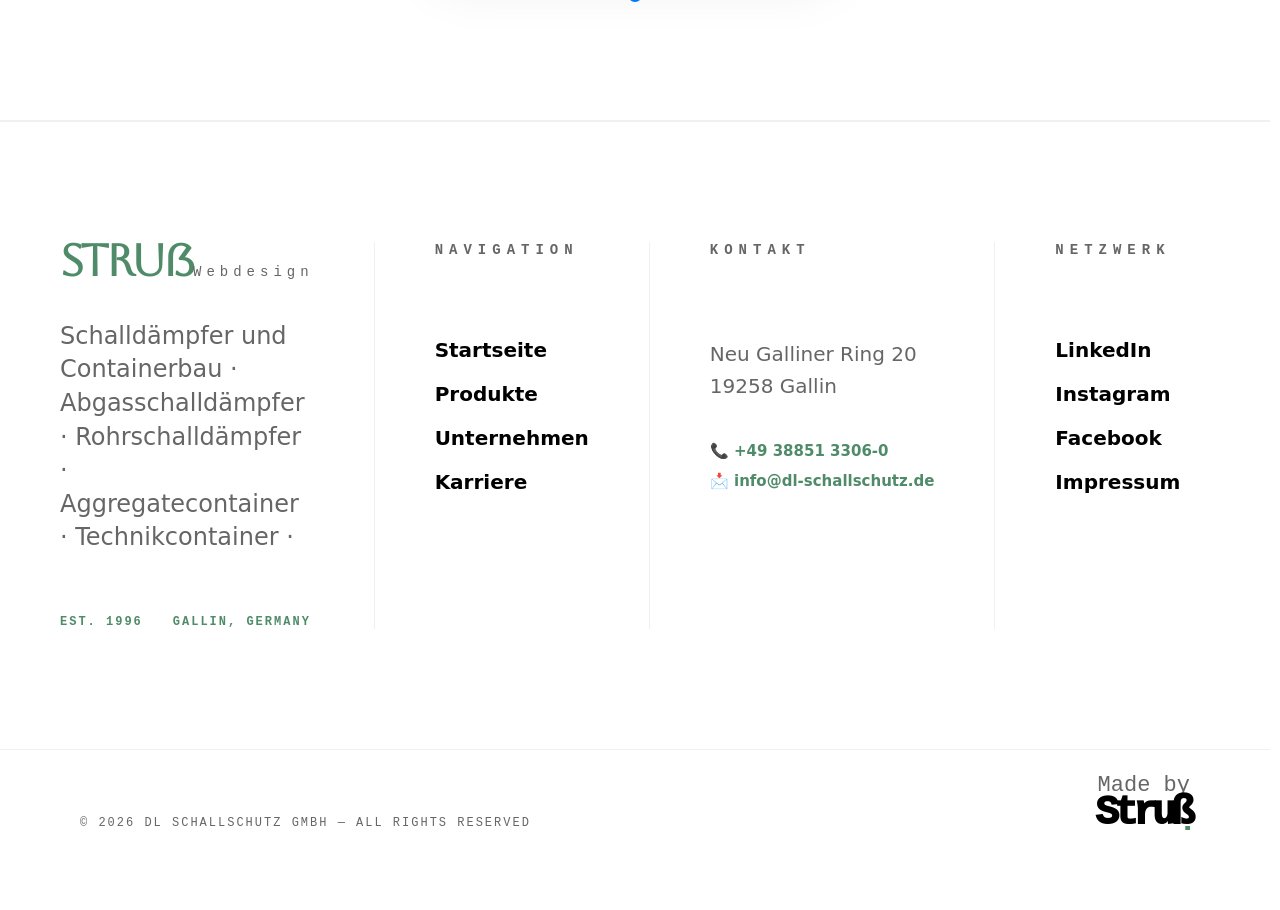
==== commit 8724d297: "Add files via upload" ====
--- a/index.html
+++ b/index.html
@@ -170,87 +170,24 @@
 </section>
 
 
-
-
-<section class="hero-carousel">
-    <div class="hero-carousel__track">
-        
-        <div class="hero-carousel__item hero-carousel__item--active">
-            <div class="hero-carousel__image" style="--url: url('img/image4.jpeg')"></div>
-            <div class="hero-carousel__content">
-                <h2 class="hero-carousel__title">100% Zufriedenheit</h2>
-                <p class="hero-carousel__text">
-                    Nulla magna irure incididunt irure nisi laboris adipisicing adipisicing ad aliquip exercitation sit duis.
-                </p>
-                <p class="hero-carousel__text">
-                    Ex irure minim eiusmod tempor cillum consectetur ullamco.
-                </p>
-            </div>
-        </div>
-        
-        <div class="hero-carousel__item">
-            <div class="hero-carousel__image" style="--url: url('img/image2.jpeg')"></div>
-            <div class="hero-carousel__content">
-                <h2 class="hero-carousel__title">100% Unterstützung</h2>
-                <p class="hero-carousel__text">
-                    Nulla magna irure incididunt irure nisi laboris adipisicing adipisicing ad aliquip exercitation sit duis.
-                </p>
-                <p class="hero-carousel__text">
-                    Ex irure minim eiusmod tempor cillum consectetur ullamco.
-                </p>
-            </div>
-        </div>
-        
-        <div class="hero-carousel__item">
-            <div class="hero-carousel__image" style="--url: url('img/image6.jpeg')"></div>
-            <div class="hero-carousel__content">
-                <h2 class="hero-carousel__title">Einzigartiges Design</h2>
-                <p class="hero-carousel__text">
-                    Nulla magna irure incididunt irure nisi laboris adipisicing adipisicing ad aliquip exercitation sit duis.
-                </p>
-                <p class="hero-carousel__text">
-                    Ex irure minim eiusmod tempor cillum consectetur ullamco.
-                </p>
-            </div>
-        </div>
-
-    </div>
-
-    <div class="hero-carousel__navigation">
-        <button class="hero-carousel__btn hero-carousel__btn--prev" id="js-carousel-prev" aria-label="Vorheriger Slide">
-            <svg class="hero-carousel__icon" aria-hidden="true" xmlns="http://www.w3.org/2000/svg" width="24" height="24" fill="none" viewBox="0 0 24 24">
-                <path stroke="currentColor" stroke-linecap="round" stroke-linejoin="round" stroke-width="2" d="M5 12h14M5 12l4-4m-4 4 4 4"/>
-            </svg>
-        </button>
-        <button class="hero-carousel__btn hero-carousel__btn--next" id="js-carousel-next" aria-label="Nächster Slide">
-            <svg class="hero-carousel__icon" aria-hidden="true" xmlns="http://www.w3.org/2000/svg" width="24" height="24" fill="none" viewBox="0 0 24 24">
-                <path stroke="currentColor" stroke-linecap="round" stroke-linejoin="round" stroke-width="2" d="M19 12H5m14 0-4 4m4-4-4-4"/>
-            </svg>
-        </button>
-    </div>
-</section>
-
-
-
   <section class="carousel next">
             <div class="list">
                 <article class="item other_1">
                     <div class="main-content" 
-                    style="background-color: #9c4d2f;">
+                    style="background-color: #d94e17;">
                         <div class="content">
-                            <h2>Individuelles & Modernes Webdesign</h2>
+                            <h2>Individuelle Gestaltung</h2>
                             <p class="price">$ 20</p>
                             <p class="description">
-                              Jedes Unternehmen ist einzigartig – deine Website sollte es auch sein. Ich gestalte maßgeschneiderte Layouts, die perfekt zu deiner Corporate Identity passen. Dabei verlasse ich mich nicht auf langweilige Standard-Templates, sondern entwickle ein durchdachtes Nutzererlebnis (UX) und ein visuell beeindruckendes Interface (UI), das deine Besucher fesselt und Vertrauen schafft.
-                            </p>
+                              Jedes Unternehmen ist einzigartig – deine Website sollte es auch sein. Ich gestalte maßgeschneiderte Layouts, die perfekt zu deinem Unternehmen passen. Dabei verlasse ich mich nicht auf langweilige Standard-Templates, sondern erstelle eigene Layouts, die genau auf deinen Wünschen basieren.
                             <button class="addToCard">
-                                Add To Card
+                                Mehr erfahren
                             </button>
                         </div>
                     </div>
                     <figure class="image">
                         <img src="img/image1.jpeg" alt="">
-                        <figcaption>Caffe Latte, a new product</figcaption>
+                        <figcaption>Gestaltung nach deinen Wünschen!</figcaption>
                     </figure>
                 </article>
                 <article class="item active">
@@ -263,13 +200,13 @@
                             Ob Smartphone, Tablet oder riesiger Desktop-Monitor: Deine Website muss überall glänzen. Ich sorge dafür, dass dein Webauftritt vollkommen responsiv ist. Das bedeutet, dass sich alle Elemente, Texte und Bilder automatisch an die jeweilige Bildschirmgröße anpassen. So garantieren wir eine flüssige Bedienung und verhindern, dass potenzielle Kunden wegen Darstellungsfehlern abspringen.
                             </p>
                             <button class="addToCard">
-                                Add To Card
+                                Mehr erfahren
                             </button>
                         </div>
                     </div>
                     <figure class="image">
                         <img src="img/image4.jpeg" alt="">
-                        <figcaption>Strawberry mocha, a new product</figcaption>
+                        <figcaption>Für jedes Gerät geeignet!</figcaption>
                     </figure>
                 </article>
                 <article class="item other_2">
@@ -279,16 +216,16 @@
                             <h2>Gefunden werden statt nur schön aussehen</h2>
                             <p class="price">$ 20</p>
                             <p class="description">
-                             Die schönste Website nützt nichts, wenn niemand sie findet. Deshalb denke ich Suchmaschinenoptimierung von Anfang an mit. Ich achte auf eine saubere Code-Struktur, schnelle Ladezeiten und eine logische Hierarchie der Inhalte (H-Tags). Mit dieser soliden SEO-Basis legen wir das Fundament dafür, dass deine Website bei Google und Co. auf den vorderen Plätzen landet.
+                             Die schönste Website nützt nichts, wenn niemand sie findet. Deshalb denke ich Suchmaschinenoptimierung von Anfang an mit. Ich achte auf eine saubere Code-Struktur, schnelle Ladezeiten und eine logische Hierarchie der Inhalte. Mit dieser soliden SEO-Basis legen wir das Fundament dafür, dass deine Website bei Google und Co. auf den vorderen Plätzen landet.
                             </p>
                             <button class="addToCard">
-                                Add To Card
+                                Mehr erfahren
                             </button>
                         </div>
                     </div>
                     <figure class="image">
                         <img src="img/image9.jpeg" alt="">
-                        <figcaption>Doppio espresso, a new product</figcaption>
+                        <figcaption>So wird dein Unternehmen sichtbar!</figcaption>
                     </figure>
                 </article>
                 <article class="item">
@@ -298,16 +235,16 @@
                             <h2>Deine Website in sicheren Händen</h2>
                             <p class="price">$ 20</p>
                             <p class="description">
-                              Ich kümmere mich um technische Updates, regelmäßige Backups und den Schutz vor Hackern. Egal, ob du später Texte ändern, neue Bilder hochladen oder Funktionen erweitern möchtest: Ich halte dir den Rücken frei, damit du dich voll auf dein Geschäft konzentrieren kannst.
+                              Falls gewünscht, halte ich die Webseite auf dem laufen Stand und kümmere mich darum, dass alles läuft.
                             </p>
                             <button class="addToCard">
-                                Add To Card
+                                Mehr erfahren
                             </button>
                         </div>
                     </div>
                     <figure class="image">
                         <img src="img/image6.jpeg" alt="">
-                        <figcaption>Matcha latte macchiato, a new product</figcaption>
+                        <figcaption>Betreuung und Verwaltung deiner Webseite!</figcaption>
                     </figure>
                 </article>
             </div>
@@ -316,6 +253,175 @@
                 <button id="next">></button>
             </div>
         </section>
+
+
+
+
+<section id="about" class="about-me">
+    <div class="about-me__container">
+        
+        <div class="about-me__image-area reveal-image">
+            <div class="about-me__badge">
+                <span class="about-me__badge-number">3</span>
+                <span class="about-me__badge-text">Jahre<br>Leidenschaft</span>
+            </div>
+            <div class="about-me__portrait">
+                <img src="img/image6.jpeg" alt="Nick Struß" class="about-me__image">
+            </div>
+            <div class="about-me__image-accent"></div>
+        </div>
+
+        <div class="about-me__content reveal-content">
+            <span class="about-me__subtitle">Über mich</span>
+            <h2 class="about-me__title">Moin!</h2>
+            
+            <div class="about-me__text">
+                <p>Ich bin 18 Jahre alt und habe mir innerhalb der letzten 3 Jahre das Erstellen von Webseiten komplett selbst beigebracht. Was als Neugier begann, hat sich schnell zu einer echten Leidenschaft entwickelt.</p>
+                <p>Nach 3 Jahren intensiver Erfahrung im Webdesign weiß ich genau: Eine erfolgreiche und conversion-starke Website ist kein Zufall, sondern das Ergebnis von präziser technischer Umsetzung und aufmerksamem Zuhören. Ich nehme mir die Zeit, die dein Online-Auftritt verdient, um deine Vision perfekt auf den Bildschirm zu bringen und deinen digitalen Erfolg zu sichern.</p>
+            </div>
+            
+            <div class="about-me__philosophy">
+                <div class="about-me__phi-item">
+                    <span class="about-me__phi-icon">✨</span>
+                    <span class="about-me__phi-text">Individuelle Beratung</span>
+                </div>
+                <div class="about-me__phi-item">
+                    <span class="about-me__phi-icon">🌿</span>
+                    <span class="about-me__phi-text">Kreativität</span>
+                </div>
+            </div>
+
+            <div class="about-me__footer">
+                <a href="#booking" class="about-me__button">Termin buchen</a>
+                <div class="about-me__signature">
+                    <p class="about-me__signature-text">Nick Struß</p>
+                    <div class="about-me__signature-line"></div>
+                </div>
+            </div>
+        </div>
+
+    </div>
+</section>
+
+
+
+<section class="why-us">
+    <div class="why-us__container">
+        <header class="why-us__header reveal-content">
+            <span class="why-us__subtitle">Deine Vorteile</span>
+            <h2 class="why-us__title">3 gute Gründe</h2>
+        </header>
+
+        <div class="why-us__grid">
+            
+            <article class="why-us__card reveal-card-1">
+                <div class="why-us__icon-wrapper">
+                    <svg class="why-us__icon" xmlns="http://www.w3.org/2000/svg" fill="none" viewBox="0 0 24 24" stroke-width="1.5" stroke="currentColor" aria-hidden="true">
+                        <path stroke-linecap="round" stroke-linejoin="round" d="M9 12.75 11.25 15 15 9.75M21 12c0 1.268-.63 2.39-1.593 3.068a3.745 3.745 0 0 1-1.043 3.296 3.745 3.745 0 0 1-3.296 1.043A3.745 3.745 0 0 1 12 21c-1.268 0-2.39-.63-3.068-1.593a3.746 3.746 0 0 1-3.296-1.043 3.745 3.745 0 0 1-1.043-3.296A3.745 3.745 0 0 1 3 12c0-1.268.63-2.39 1.593-3.068a3.745 3.745 0 0 1 1.043-3.296 3.746 3.746 0 0 1 3.296-1.043A3.746 3.746 0 0 1 12 3c1.268 0 2.39.63 3.068 1.593a3.746 3.746 0 0 1 3.296 1.043 3.746 3.746 0 0 1 1.043 3.296A3.745 3.745 0 0 1 21 12Z" />
+                    </svg>
+                </div>
+                <h3 class="why-us__card-title">Zuverlässigkeit</h3>
+                <p class="why-us__card-text">
+                    Absprachen, Deadlines und Zusagen halte ich konsequent ein. Du kannst dich zu 100 % darauf verlassen, dass dein Projekt sauber und pünktlich fertiggestellt wird.
+                </p>
+            </article>
+
+            <article class="why-us__card reveal-card-2">
+                <div class="why-us__icon-wrapper">
+                    <svg class="why-us__icon" xmlns="http://www.w3.org/2000/svg" fill="none" viewBox="0 0 24 24" stroke-width="1.5" stroke="currentColor" aria-hidden="true">
+                        <path stroke-linecap="round" stroke-linejoin="round" d="M9.568 3H5.25A2.25 2.25 0 0 0 3 5.25v4.318c0 .597.237 1.17.659 1.591l9.581 9.581a1.5 1.5 0 0 0 2.122 0l4.318-4.318a1.5 1.5 0 0 0 0-2.122L11.159 3.659A2.25 2.25 0 0 0 9.568 3Z" />
+                        <path stroke-linecap="round" stroke-linejoin="round" d="M6 6h.008v.008H6V6Z" />
+                    </svg>
+                </div>
+                <h3 class="why-us__card-title">Preisleistung</h3>
+                <p class="why-us__card-text">
+                    Weil ich das neben der Schule mache, habe ich keine teuren Büros oder Angestellten zu bezahlen. Diesen Kostenvorteil gebe ich direkt an dich weiter – Top-Ergebnisse ohne Agentur-Preise.
+                </p>
+            </article>
+
+            <article class="why-us__card reveal-card-3">
+                <div class="why-us__icon-wrapper">
+                    <svg class="why-us__icon" xmlns="http://www.w3.org/2000/svg" fill="none" viewBox="0 0 24 24" stroke-width="1.5" stroke="currentColor" aria-hidden="true">
+                        <path stroke-linecap="round" stroke-linejoin="round" d="M8.625 12a.375.375 0 1 1-.75 0 .375.375 0 0 1 .75 0Zm0 0H8.25m4.125 0a.375.375 0 1 1-.75 0 .375.375 0 0 1 .75 0Zm0 0H12m4.125 0a.375.375 0 1 1-.75 0 .375.375 0 0 1 .75 0Zm0 0h-.375M21 12c0 4.556-4.03 8.25-9 8.25a9.764 9.764 0 0 1-2.555-.337A5.972 5.972 0 0 1 5.41 20.97a5.969 5.969 0 0 1-.474-.065 4.48 4.48 0 0 0 .978-2.025c.09-.457-.133-.901-.467-1.226C3.93 16.178 3 14.189 3 12c0-4.556 4.03-8.25 9-8.25s9 3.694 9 8.25Z" />
+                    </svg>
+                </div>
+                <h3 class="why-us__card-title">Direkt &amp; Unkompliziert</h3>
+                <p class="why-us__card-text">
+                    Vergiss lange E-Mail-Ketten und steife Meetings. Wir schreiben einfach direkt über WhatsApp, Discord oder rufen uns kurz an. Feedback wird sofort umgesetzt.
+                </p>
+            </article>
+
+        </div>
+    </div>
+</section>
+
+
+
+
+<section class="hero-carousel">
+    <div class="hero-carousel__track">
+        
+        <div class="hero-carousel__item hero-carousel__item--active">
+            <div class="hero-carousel__image" style="--url2: url('../img/image4.jpeg')"></div>
+            <div class="hero-carousel__content">
+                <h2 class="hero-carousel__title">,,Weil es im Zeitalter von Ki wichtig ist, dass jemand hinter dem Produkt steht"</h2>
+                <!-- <p class="hero-carousel__text">
+                    Nulla magna irure incididunt irure nisi laboris adipisicing adipisicing ad aliquip exercitation sit duis.
+                </p>
+                <p class="hero-carousel__text">
+                    Ex irure minim eiusmod tempor cillum consectetur ullamco.
+                </p>
+                 --> 
+            </div>
+        </div>
+        
+        <div class="hero-carousel__item">
+            <div class="hero-carousel__image" style="--url2: url('../img/image10.jpeg')"></div>
+            <div class="hero-carousel__content">
+                <h2 class="hero-carousel__title">Eine Webseite ist wie das größte Werbeplakat, dass sie aufhängen können"</h2>
+            <!--   <p class="hero-carousel__text">
+                    Nulla magna irure incididunt irure nisi laboris adipisicing adipisicing ad aliquip exercitation sit duis.
+                </p>
+                <p class="hero-carousel__text">
+                    Ex irure minim eiusmod tempor cillum consectetur ullamco.
+                </p>
+            -->
+            </div>
+        </div>
+        
+        <div class="hero-carousel__item">
+            <div class="hero-carousel__image" style="--url2: url('../img/image5.jpeg')"></div>
+            <div class="hero-carousel__content">
+                <h2 class="hero-carousel__title">,,Die eigene Website ist dein stärkster Verkäufer – rund um die Uhr"</h2>
+             <!--  <p class="hero-carousel__text">
+                    Nulla magna irure incididunt irure nisi laboris adipisicing adipisicing ad aliquip exercitation sit duis.
+                </p>
+                <p class="hero-carousel__text">
+                    Ex irure minim eiusmod tempor cillum consectetur ullamco.
+                </p>
+            -->
+            </div>
+        </div>
+
+    </div>
+
+    <div class="hero-carousel__navigation">
+        <button class="hero-carousel__btn hero-carousel__btn--prev" id="js-carousel-prev" aria-label="Vorheriger Slide">
+            <svg class="hero-carousel__icon" aria-hidden="true" xmlns="http://www.w3.org/2000/svg" width="24" height="24" fill="none" viewBox="0 0 24 24">
+                <path stroke="currentColor" stroke-linecap="round" stroke-linejoin="round" stroke-width="2" d="M5 12h14M5 12l4-4m-4 4 4 4"/>
+            </svg>
+        </button>
+        <button class="hero-carousel__btn hero-carousel__btn--next" id="js-carousel-next" aria-label="Nächster Slide">
+            <svg class="hero-carousel__icon" aria-hidden="true" xmlns="http://www.w3.org/2000/svg" width="24" height="24" fill="none" viewBox="0 0 24 24">
+                <path stroke="currentColor" stroke-linecap="round" stroke-linejoin="round" stroke-width="2" d="M19 12H5m14 0-4 4m4-4-4-4"/>
+            </svg>
+        </button>
+    </div>
+</section>
+
+
+
+
 
 
 
@@ -383,6 +489,153 @@
         </div>
     </div>
 </section>
+
+
+
+
+
+
+
+
+
+<section id="Kontaktsektion">
+    <div class="kontakt-container">
+        
+        <div class="kontakt-info">
+            <div class="profil-wrapper">
+                <img src="img/image6.jpeg" alt="Dein Name - Ansprechpartner" class="profil-img">
+            </div>
+            <h3>Lass uns sprechen!</h3>
+            <p class="intro-text">
+                Hast du Fragen zu einem Projekt oder möchtest du zusammenarbeiten? 
+                Schreib mir einfach eine Nachricht über das Formular – ich melde mich schnellstmöglich bei dir.
+            </p>
+            
+            <ul class="info-liste">
+                <li>
+                    <strong>E-Mail:</strong> info@deine-website.de
+                </li>
+                <li>
+                    <strong>Telefon:</strong> +49 (0) 123 456 789
+                </li>
+                <li>
+                    <strong>Standort:</strong> Deutschland
+                </li>
+            </ul>
+        </div>
+
+        <div id="Kontaktformular">
+            <h2 id="kontakt-heading">Kontaktformular</h2>
+
+            <form id="kontaktForm" aria-labelledby="kontakt-heading" novalidate>
+
+                <input type="hidden" name="csrf" id="csrfToken">
+
+                <div class="group">
+                    <input type="text"
+                           id="name"
+                           name="name"
+                           required
+                           aria-required="true"
+                           autocomplete="name"
+                           placeholder=" ">
+                    <label for="name">
+                        Name <span aria-hidden="true">*</span>
+                    </label>
+                </div>
+
+                <div class="group">
+                    <input type="email"
+                           id="email"
+                           name="email"
+                           required
+                           aria-required="true"
+                           autocomplete="email"
+                           placeholder=" ">
+                    <label for="email">
+                        E-Mail <span aria-hidden="true">*</span>
+                    </label>
+                </div>
+
+                <div class="group">
+                    <textarea id="message"
+                              name="message"
+                              required
+                              aria-required="true"
+                              placeholder=" "></textarea>
+                    <label for="message">
+                        Nachricht <span aria-hidden="true">*</span>
+                    </label>
+                </div>
+
+                <div class="group privacy-group">
+                    <input type="checkbox"
+                           id="privacy"
+                           name="privacy"
+                           required
+                           aria-required="true">
+                    <label for="privacy">
+                        Ich akzeptiere die
+                        <a href="datenschutz.html" target="_blank" rel="noopener">
+                            Datenschutzbestimmungen
+                        </a>
+                        <span aria-hidden="true">*</span>
+                    </label>
+                </div>
+
+                <input type="text"
+                       name="website"
+                       tabindex="-1"
+                       autocomplete="off"
+                       aria-hidden="true"
+                       class="honeypot">
+
+                <div class="group">
+                    <label id="captchaLabel" for="captcha_input">
+                        Sicherheitsfrage wird geladen …
+                    </label>
+                    <input type="number"
+                           id="captcha_input"
+                           name="captcha_input"
+                           required
+                           aria-required="true"
+                           inputmode="numeric"
+                           aria-live="polite">
+                </div>
+
+                <button type="submit" id="submitBtn">
+                    Senden
+                </button>
+
+                <div id="status-message"
+                     role="status"
+                     aria-live="polite"
+                     tabindex="-1"></div>
+
+            </form>
+        </div>
+
+    </div>
+</section>
+
+
+
+
+
+
+
+
+
+
+
+
+
+
+
+
+
+
+
 
 
 <section class="portfolio-showcase" role="region" aria-label="Interaktive Projektschau">
@@ -543,4 +796,4 @@
 
 
 </body>
-</html>
+</html>
--- a/css/style.css
+++ b/css/style.css
@@ -2,6 +2,8 @@
 @import url(styleforentry.css);
 @import url(styleforfaq.css);
 @import url(styleforslider.css);
+@import url(styleforabout.css);
+@import url(styleforkontaktform.css);
 @import url(styleforfooter.css);
 @import url(threejs.css);
 
@@ -86,7 +88,36 @@
 
 
 
-
+body {
+    margin: 0;
+    font-family: 'Poppins', sans-serif;
+    background-color: var(--clr-white, #ffffff);
+    color: var(--clr-text-main, #000000);
+    min-height: 100vh;
+    overflow-x: hidden;
+    
+    /* Sorgt für gestochen scharfe Schrift auf allen Bildschirmen */
+    -webkit-font-smoothing: antialiased;
+    -moz-osx-font-smoothing: grayscale;
+}
+
+/* --- OPTIONALE GLOBAL RESET ERGÄNZUNGEN --- */
+* {
+    margin: 0;
+    padding: 0;
+    box-sizing: border-box;
+    list-style: none;
+    text-decoration: none;
+}
+
+/* Setzt die feine 'Aboreto' Schriftart standardmäßig für alle großen Überschriften */
+h1, h2, h3, .heading-accent {
+    font-family: 'Aboreto', system-ui;
+    letter-spacing: 0.15em;
+    text-transform: uppercase;
+    color: var(--clr-black, #000000);
+    font-weight: bold;
+}
 
 * {
     margin: 0;
@@ -219,7 +250,7 @@
 body {
     margin: 0;
     font-size: 15px;
-    background-color: darkslategray;
+    background-color: var(--clr-white);
 }
 
 * {
@@ -267,7 +298,7 @@
     height: 70%;
     left: 50%;
     transform: translateX(-50%);
-    background-image: url(img/image0.png);
+    background-image: url(../img/image1.png);
     background-size: cover;
     background-position: top;
     pointer-events: none;
@@ -291,7 +322,7 @@
     flex-shrink: 0;
     width: var(--diameter2);
     height: var(--diameter2);
-    background-image: var(--url);
+    background-image: var(--url2);
     background-size: var(--diameter2) var(--diameter2);
     background-position: center;
     border-radius: 50%;
@@ -314,7 +345,7 @@
     transform: translate(-50%, -50%) rotate(-120deg);
     background-image: 
         linear-gradient(to right, #0004, #0004),
-        var(--url);
+        var(--url2);
     background-size: var(--diameter2) var(--diameter2);
     background-position: center;
     transition: 1s;
@@ -324,12 +355,11 @@
 .hero-carousel__image::after {
     width: 30%;
     height: 30%;
-    background-image: var(--url);
+    background-image: var(--url2);
     border: 3px solid #fff2;
     transform: translate(-50%, -50%) rotate(-170deg);
 }
-
-/* Inhalts-Box (Grid-Layout) */
+/* Inhalts-Box (Optimiertes Grid-Layout) */
 .hero-carousel__content {
     position: absolute;
     top: 20%;
@@ -338,24 +368,65 @@
     width: max-content;
     max-width: 100%;
     display: grid;
-    grid-template-columns: repeat(2, 400px);
+    /* Definiert zwei Spalten für die Texte */
+    grid-template-columns: repeat(2, 400px); 
     text-align: left;
-    gap: 80px;
+    gap: 20px 80px; /* 20px Abstand nach unten (Reihen), 80px Spaltenabstand */
     font-size: 1.2em;
     text-transform: uppercase;
     font-family: 'Poppins', sans-serif;
     text-shadow: 0 0 80px #000;
 }
+.hero-carousel__title {
+  grid-column: span 2;
+  margin: 0;
+  
+  /* Standard für Mobile & Tablet: Knackig und sicher vor Overflow */
+  font-size: clamp(1.8rem, 6vw, 3.5rem);
+  overflow-wrap: break-word;
+  max-width: 100%;
+}
+
+/* Erst ab typischen Desktop-Größen (z. B. 1024px) darf der Text riesig werden */
+@media (min-width: 1024px) {
+  .hero-carousel__title {
+    font-size: 6.5rem; /* Oder dein gewünschter 6em/7em Wert */
+  }
+}
+
+/* Richtet die Textabsätze sauber in den Spalten aus */
+.hero-carousel__text {
+    margin: 0;
+}
+
+/* Responsive Anpassung für kleinere Bildschirme (Mobilgeräte) */
+@media (max-width: 1024px) {
+    .hero-carousel__content {
+        grid-template-columns: 1fr; /* Wechselt zu einer einzelnen Spalte */
+        width: 90%;
+        gap: 20px;
+    }
+    
+    .hero-carousel__title {
+        grid-column: span 1;
+        font-size: 1em;
+    }
+    
+}
 
 /* Große Headline (Standard: nach oben verschoben) */
 .hero-carousel__title {
-    font-size: 7em;
-    font-family: 'Bebas Neue', sans-serif;
-    line-height: 0.9em;
+    font-size: 3em;
+    font-family: 'Poppins';
+    color: var(--clr-white);
+    line-height: 1.5em;
     transform: translateY(-100%);
     transition: transform 1s;
     grid-row-start: 1;
     grid-row-end: 3;
+    text-transform: none;
+    padding: 20px;
+    background-color: var(--clr-primary);
    
 }
 
@@ -366,6 +437,9 @@
     align-items: end;
     padding-bottom: 25px;
 }
+
+
+
 
 /* --- AKTIVER STATUS (MODIFIER) --- */
 .hero-carousel__item--active {
@@ -423,6 +497,8 @@
 .hero-carousel__btn {
     all: unset;
     cursor: pointer;
+    color: var(--clr-black);
+    transform: scale(2.5); /* <-- Vergrößert den Button */
 }
 
 .hero-carousel__btn--disabled {
@@ -442,15 +518,21 @@
     }
 }
 
-/* --- MEDIA QUERIES (RESPONSIVE) --- */
-@media all and (max-width: 1024px) {
-    .hero-carousel__content {
-        grid-template-columns: repeat(2, 300px);
-    }
-    .hero-carousel__title {
-        font-size: 8em;
-    }
-}
+
+
+/* Responsive Anpassung für kleinere Bildschirme (Mobilgeräte) */
+@media (max-width: 1024px) {
+    
+    .hero-carousel__btn {
+        color: var(--clr-white);
+        font-size: auto;
+        transform: scale(1); /* <-- Vergrößert den Button */
+    }
+}
+
+
+
+
 
 @media all and (max-width: 767px) {
     .hero-carousel__content {
@@ -460,20 +542,30 @@
         top: 70px;
     }
     .hero-carousel__title {
-        font-size: 2em;
+        font-size: 1.5em;
     }
     .hero-carousel__text {
         font-size: small;
     }
-}
-
-
-
-
-
-
-
-
-
-
-
+    
+}
+
+
+
+
+
+
+
+
+
+
+
+
+
+
+
+
+
+
+
+
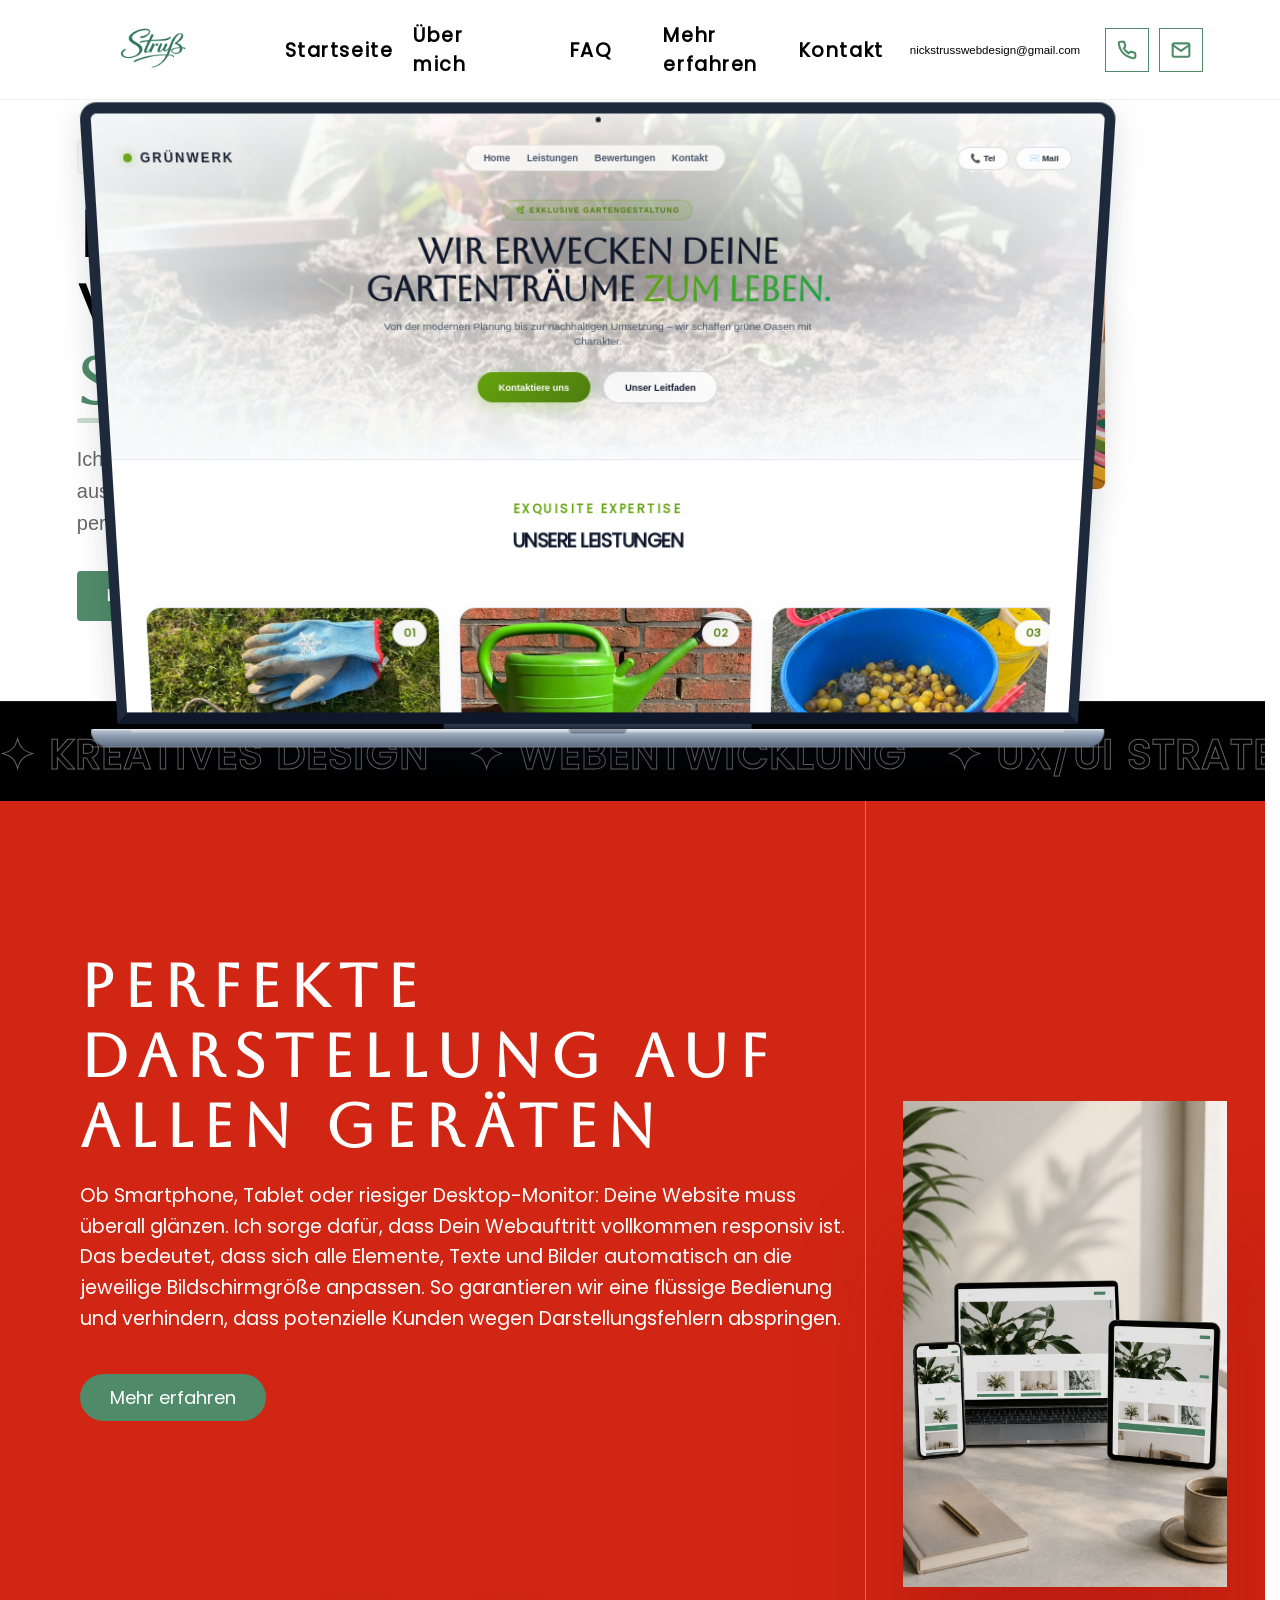
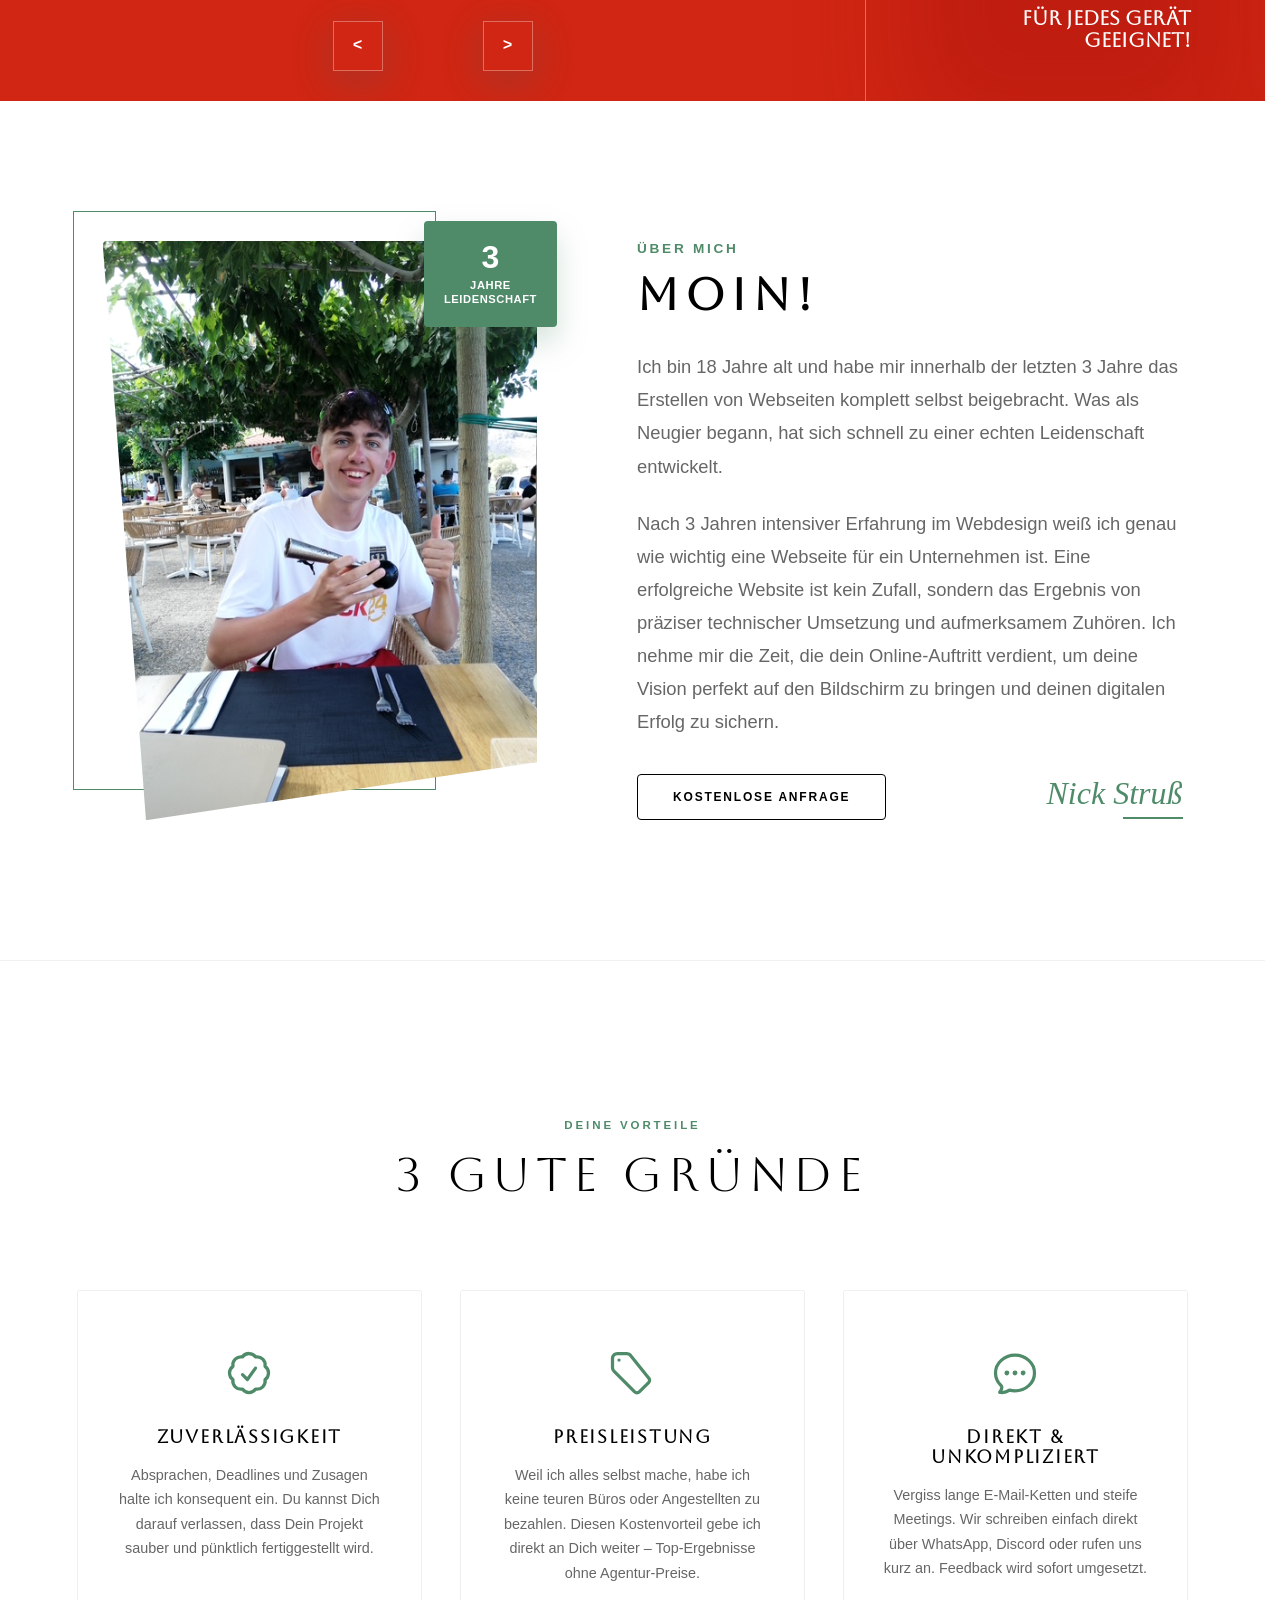
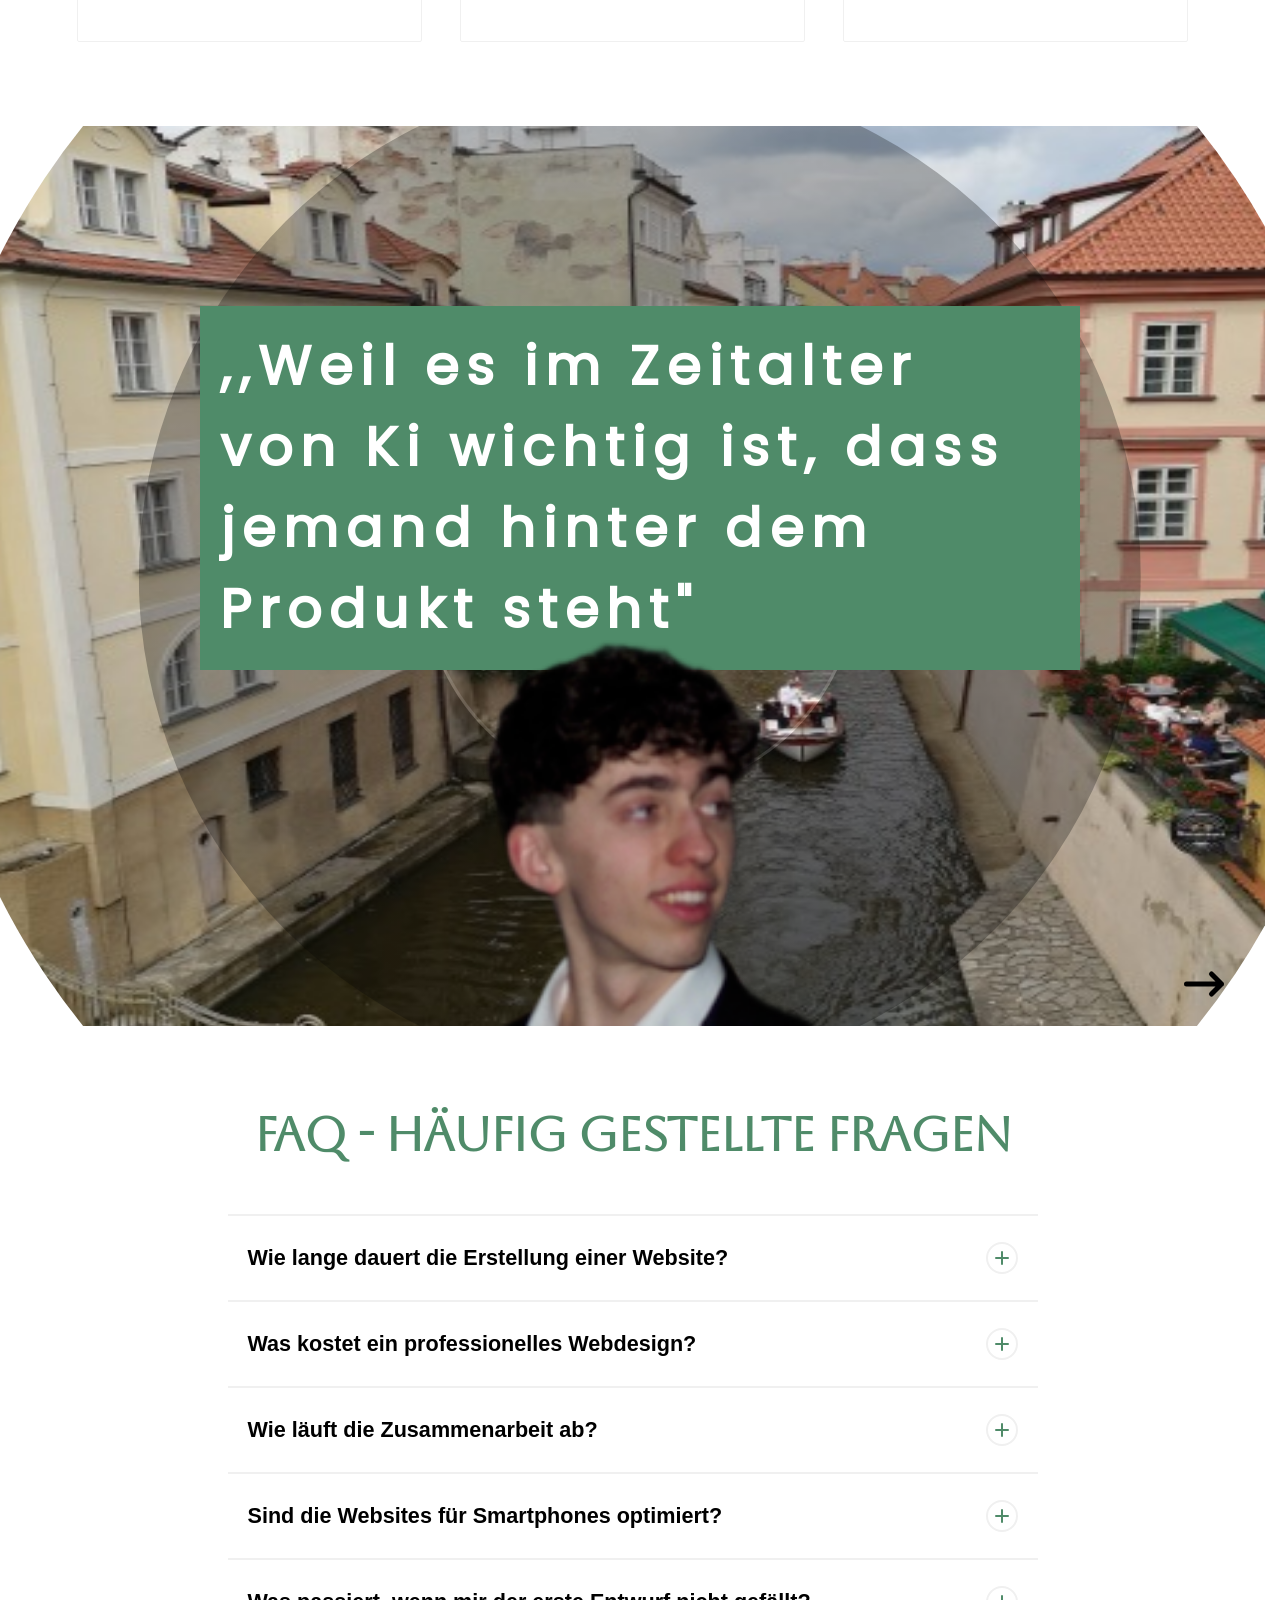
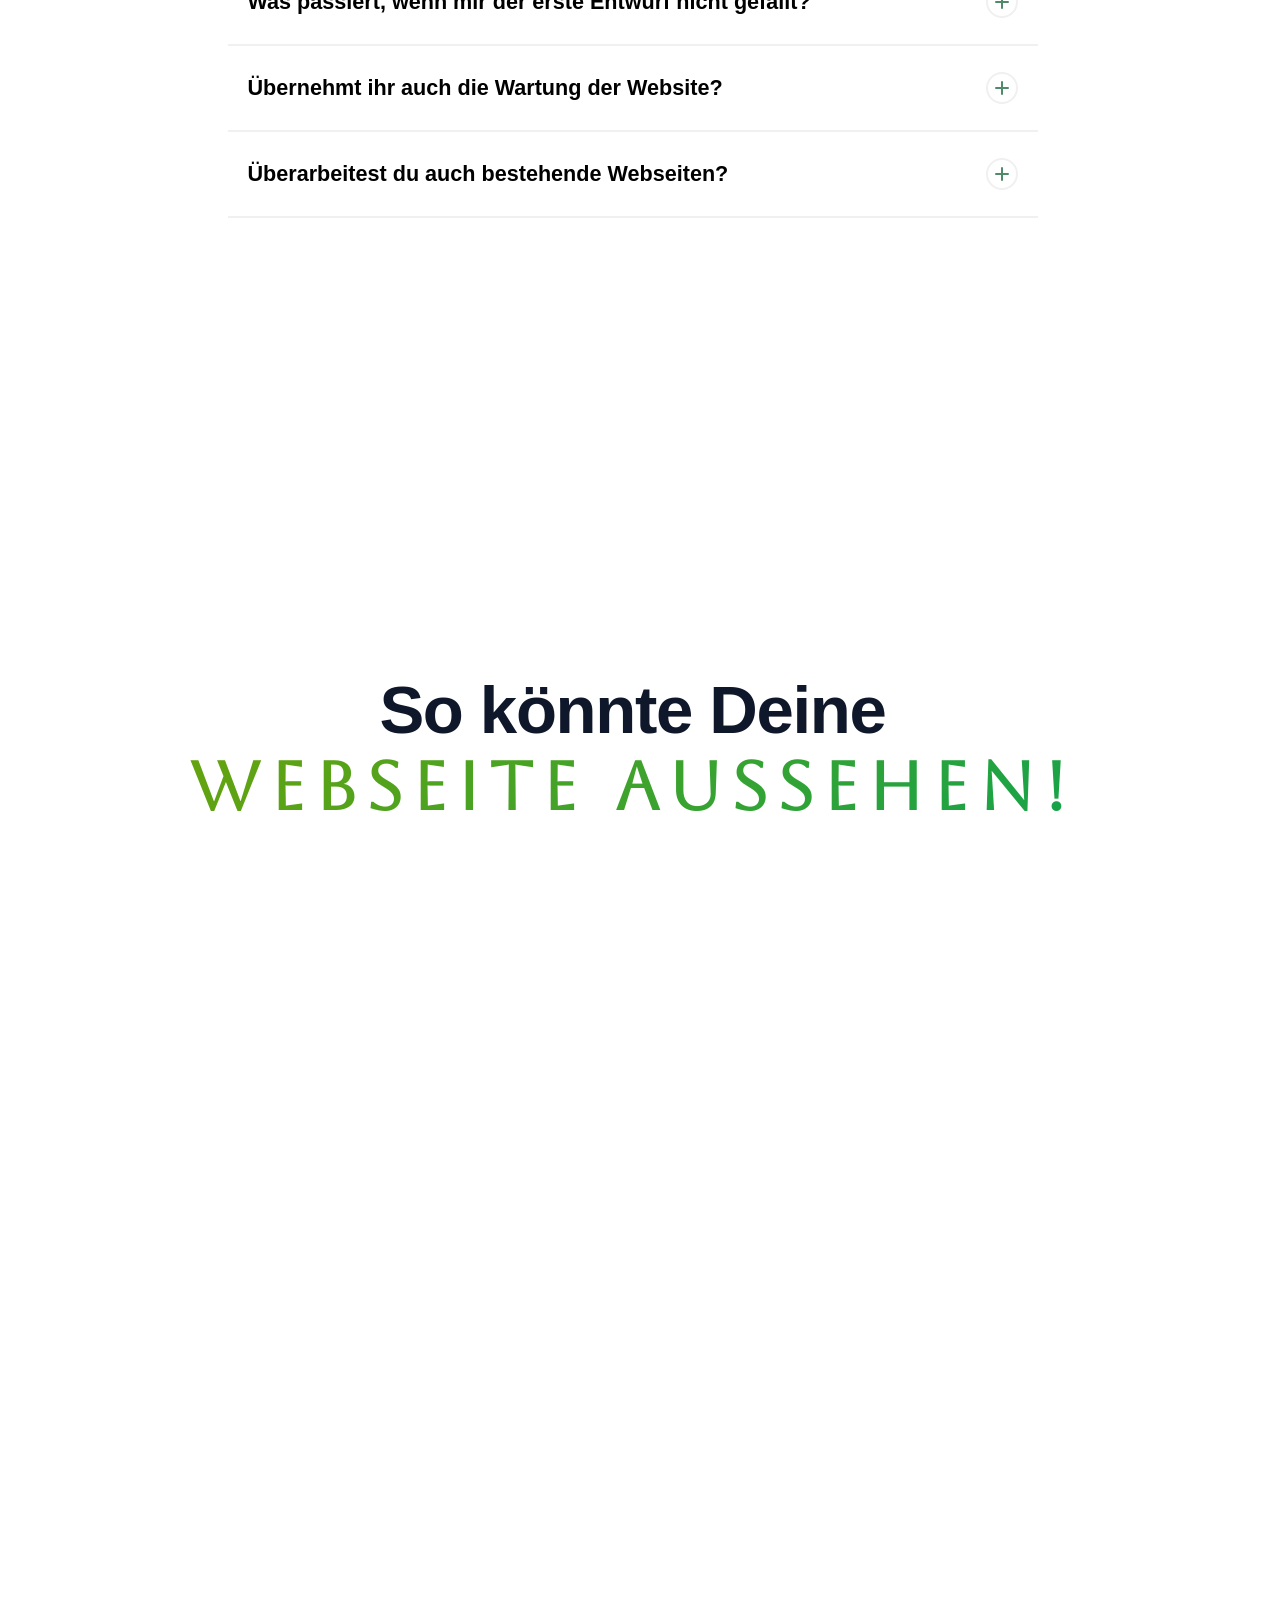
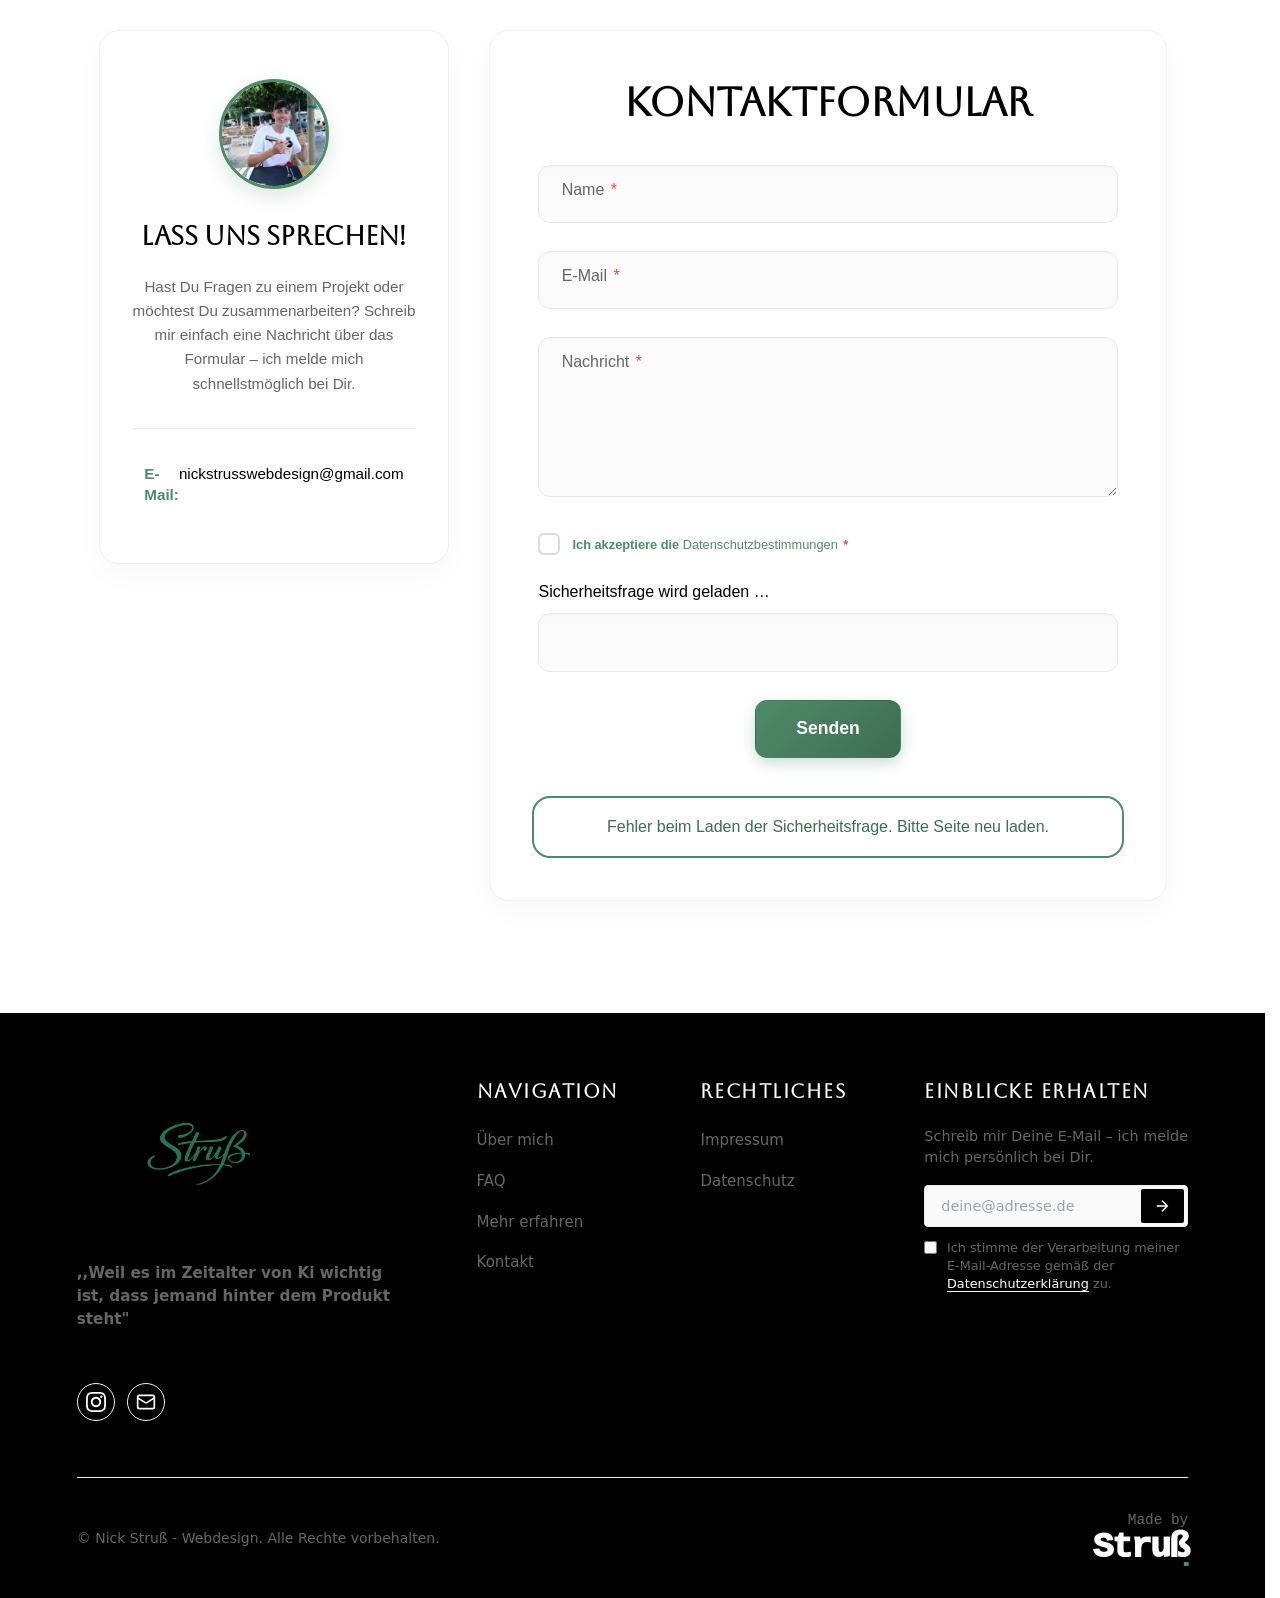
==== commit 9139bc1f: "Add files via upload" ====
--- a/index.html
+++ b/index.html
@@ -1,5 +1,5 @@
 <!DOCTYPE html>
-<html lang="en">
+<html lang="de">
 <head>
     <meta charset="UTF-8">
     <meta name="viewport" content="width=device-width, initial-scale=1.0">
@@ -18,8 +18,8 @@
         <div class="nav-container">
             
             <div class="nav-logo">
-                <a href="index.html" aria-label="dl-schallschutz Startseite">
-                    <img src="icon/dL-Logo2.png" alt="" class="logo-img">
+                <a href="index.html" aria-label="Startseite">
+                    <img src="icon/struß-logo.png" alt="" class="logo-img">
                 </a>
             </div>
 
@@ -28,7 +28,7 @@
                     <li class="nav-item">
                         <a href="index.html" class="nav-link">Startseite</a>
                     </li>
-                    <li class="nav-item has-dropdown">
+                  <!--   <li class="nav-item has-dropdown">
                         <a href="index.html#Projektübersicht" class="nav-link" aria-haspopup="true" aria-expanded="false">
                             Über mich<span class="icon-arrow"></span>
                         </a>
@@ -46,7 +46,7 @@
                 <li><a href="service.html">Service</a></li>
             </ul>
         </div>
-        
+       
         <div class="menu-card" style="position: relative; flex-grow: 1; min-height: 250px;">
             <section class="slider">
                 <div class="list">
@@ -68,21 +68,22 @@
 
     </li>
 </ul>
-        
+         -->
                     
-                 <li class="nav-item"><a href="#" class="nav-link">Referenzen</a></li> 
-                    <li class="nav-item"><a href="unternehmen.html" class="nav-link">Sontiges</a></li>
-                    <li class="nav-item"><a href="karriere.html" class="nav-link">Kontakt</a></li>
+                    <li class="nav-item"><a href="#about" class="nav-link">Über mich</a></li> 
+                     <li class="nav-item"><a href="#faqsection" class="nav-link">FAQ</a></li> 
+                    <li class="nav-item"><a href="#laptop-scroll-section" class="nav-link">Mehr erfahren</a></li>            
+                    <li class="nav-item"><a href="#Kontaktsektion" class="nav-link">Kontakt</a></li>
                 </ul>
             </div>
 
           <div class="nav-actions">
     <div class="nav-contact-info">
-        <a href="tel:+493885133060" class="contact-text-link tel">
+      <!--  <a href="tel:+493885133060" class="contact-text-link tel">
             <span class="label"></span> +49 38851 3306-0
-        </a>
-        <a href="mailto:info@dl-schallschutz.de" class="contact-text-link mail">
-            <span class="label"></span> info@dl-schallschutz.de
+        </a>   -->
+        <a href="mailto:nickstrusswebdesign@gmail.com" class="contact-text-link mail">
+            <span class="label"></span> nickstrusswebdesign@gmail.com
         </a>
     </div>
 
@@ -134,16 +135,16 @@
        Handgeschriebene Webseiten die <span class="highlight">sichtbar</span> machen.
       </h1>
       <p class="hero-description">
-        Wir kreieren maßgeschneiderte Websites, die nicht nur verdammt gut aussehen, sondern deine Besucher in loyale Kunden verwandeln. Modern, schnell und perfekt auf dich abgestimmt.
+        Ich kreiere maßgeschneiderte Webseiten, die nicht nur gut aussehen, sondern auch sichtbar machen. Modern, schnell und perfekt auf Dich abgestimmt.
       </p>
       <div class="hero-actions">
-        <a href="#kontakt" class="btn btn-primary">Projekt starten</a>
-        <a href="#portfolio" class="btn btn-secondary">Unsere Arbeit sehen</a>
+        <a href="#Kontaktsektion" class="btn btn-primary">Projekt starten</a>
+        <a href="#laptop-scroll-section" class="btn btn-secondary">Meine Arbeit ansehen</a>
       </div>
     </div>
 
     <div class="hero-image">
-      <img src="img/image2.jpeg" alt="Modernes Webdesign Mockup" class="responsive-img">
+      <img src="img/entry.png" alt="Modernes Webdesign Mockup" class="responsive-img">
     </div>
   </div>
 </section>
@@ -177,16 +178,16 @@
                     style="background-color: #d94e17;">
                         <div class="content">
                             <h2>Individuelle Gestaltung</h2>
-                            <p class="price">$ 20</p>
+                         <!--   <p class="price">$ 20</p> -->
                             <p class="description">
-                              Jedes Unternehmen ist einzigartig – deine Website sollte es auch sein. Ich gestalte maßgeschneiderte Layouts, die perfekt zu deinem Unternehmen passen. Dabei verlasse ich mich nicht auf langweilige Standard-Templates, sondern erstelle eigene Layouts, die genau auf deinen Wünschen basieren.
-                            <button class="addToCard">
-                                Mehr erfahren
+                              Jedes Unternehmen ist einzigartig – deine Website sollte es auch sein. Ich gestalte maßgeschneiderte Layouts, die perfekt zu Deinem Unternehmen passen. Dabei verlasse ich mich nicht auf langweilige Standard-Templates, sondern erstelle eigene Layouts, die genau auf Deinen Wünschen basieren.
+                            <button class="addToCard" onclick="document.getElementById('laptop-scroll-section').scrollIntoView({ behavior: 'smooth' });">
+                              Mehr erfahren
                             </button>
                         </div>
                     </div>
                     <figure class="image">
-                        <img src="img/image1.jpeg" alt="">
+                        <img src="img/gestaltung.png" alt="">
                         <figcaption>Gestaltung nach deinen Wünschen!</figcaption>
                     </figure>
                 </article>
@@ -195,17 +196,17 @@
                     style="background-color: #d02613;">
                         <div class="content">
                             <h2>Perfekte Darstellung auf allen Geräten</h2>
-                            <p class="price">$ 20</p>
+                             <!--   <p class="price">$ 20</p> -->
                             <p class="description">
-                            Ob Smartphone, Tablet oder riesiger Desktop-Monitor: Deine Website muss überall glänzen. Ich sorge dafür, dass dein Webauftritt vollkommen responsiv ist. Das bedeutet, dass sich alle Elemente, Texte und Bilder automatisch an die jeweilige Bildschirmgröße anpassen. So garantieren wir eine flüssige Bedienung und verhindern, dass potenzielle Kunden wegen Darstellungsfehlern abspringen.
+                            Ob Smartphone, Tablet oder riesiger Desktop-Monitor: Deine Website muss überall glänzen. Ich sorge dafür, dass Dein Webauftritt vollkommen responsiv ist. Das bedeutet, dass sich alle Elemente, Texte und Bilder automatisch an die jeweilige Bildschirmgröße anpassen. So garantieren wir eine flüssige Bedienung und verhindern, dass potenzielle Kunden wegen Darstellungsfehlern abspringen.
                             </p>
-                            <button class="addToCard">
+                            <button class="addToCard" onclick="document.getElementById('laptop-scroll-section').scrollIntoView({ behavior: 'smooth' });">
                                 Mehr erfahren
                             </button>
                         </div>
                     </div>
                     <figure class="image">
-                        <img src="img/image4.jpeg" alt="">
+                        <img src="img/responsiv.png" alt="">
                         <figcaption>Für jedes Gerät geeignet!</figcaption>
                     </figure>
                 </article>
@@ -214,17 +215,17 @@
                     style="background-color: #38558e;">
                         <div class="content">
                             <h2>Gefunden werden statt nur schön aussehen</h2>
-                            <p class="price">$ 20</p>
+                           <!--  <p class="price">$ 20</p> -->
                             <p class="description">
-                             Die schönste Website nützt nichts, wenn niemand sie findet. Deshalb denke ich Suchmaschinenoptimierung von Anfang an mit. Ich achte auf eine saubere Code-Struktur, schnelle Ladezeiten und eine logische Hierarchie der Inhalte. Mit dieser soliden SEO-Basis legen wir das Fundament dafür, dass deine Website bei Google und Co. auf den vorderen Plätzen landet.
+                             Die schönste Website nützt nichts, wenn niemand sie findet. Deshalb denke ich Suchmaschinenoptimierung von Anfang an mit. Ich achte auf eine saubere Code-Struktur, schnelle Ladezeiten und eine logische Hierarchie der Inhalte. Mit dieser soliden SEO-Basis legen wir das Fundament dafür, dass Deine Website bei Google und Co. auf den vorderen Plätzen landet.
                             </p>
-                            <button class="addToCard">
-                                Mehr erfahren
-                            </button>
+                              <button class="addToCard" onclick="document.getElementById('laptop-scroll-section').scrollIntoView({ behavior: 'smooth' });">
+                                  Mehr erfahren
+                              </button>
                         </div>
                     </div>
                     <figure class="image">
-                        <img src="img/image9.jpeg" alt="">
+                        <img src="img/finden.png" alt="">
                         <figcaption>So wird dein Unternehmen sichtbar!</figcaption>
                     </figure>
                 </article>
@@ -233,12 +234,12 @@
                     style="background-color: #7eb63d;">
                         <div class="content">
                             <h2>Deine Website in sicheren Händen</h2>
-                            <p class="price">$ 20</p>
+                          <!--   <p class="price">$ 20</p> -->
                             <p class="description">
-                              Falls gewünscht, halte ich die Webseite auf dem laufen Stand und kümmere mich darum, dass alles läuft.
+                              Falls gewünscht, halte ich Deine Webseite auf dem laufen Stand und kümmere mich darum, dass alles läuft.
                             </p>
-                            <button class="addToCard">
-                                Mehr erfahren
+                            <button class="addToCard" onclick="document.getElementById('laptop-scroll-section').scrollIntoView({ behavior: 'smooth' });">
+                                   Mehr erfahren
                             </button>
                         </div>
                     </div>
@@ -277,10 +278,10 @@
             
             <div class="about-me__text">
                 <p>Ich bin 18 Jahre alt und habe mir innerhalb der letzten 3 Jahre das Erstellen von Webseiten komplett selbst beigebracht. Was als Neugier begann, hat sich schnell zu einer echten Leidenschaft entwickelt.</p>
-                <p>Nach 3 Jahren intensiver Erfahrung im Webdesign weiß ich genau: Eine erfolgreiche und conversion-starke Website ist kein Zufall, sondern das Ergebnis von präziser technischer Umsetzung und aufmerksamem Zuhören. Ich nehme mir die Zeit, die dein Online-Auftritt verdient, um deine Vision perfekt auf den Bildschirm zu bringen und deinen digitalen Erfolg zu sichern.</p>
+                <p>Nach 3 Jahren intensiver Erfahrung im Webdesign weiß ich genau wie wichtig eine Webseite für ein Unternehmen ist. Eine erfolgreiche Website ist kein Zufall, sondern das Ergebnis von präziser technischer Umsetzung und aufmerksamem Zuhören. Ich nehme mir die Zeit, die dein Online-Auftritt verdient, um deine Vision perfekt auf den Bildschirm zu bringen und deinen digitalen Erfolg zu sichern.</p>
             </div>
             
-            <div class="about-me__philosophy">
+          <!-- <div class="about-me__philosophy">
                 <div class="about-me__phi-item">
                     <span class="about-me__phi-icon">✨</span>
                     <span class="about-me__phi-text">Individuelle Beratung</span>
@@ -289,10 +290,10 @@
                     <span class="about-me__phi-icon">🌿</span>
                     <span class="about-me__phi-text">Kreativität</span>
                 </div>
-            </div>
+            </div> --> 
 
             <div class="about-me__footer">
-                <a href="#booking" class="about-me__button">Termin buchen</a>
+                <a href="#Kontaktsektion" class="about-me__button">Kostenlose Anfrage</a>
                 <div class="about-me__signature">
                     <p class="about-me__signature-text">Nick Struß</p>
                     <div class="about-me__signature-line"></div>
@@ -322,7 +323,7 @@
                 </div>
                 <h3 class="why-us__card-title">Zuverlässigkeit</h3>
                 <p class="why-us__card-text">
-                    Absprachen, Deadlines und Zusagen halte ich konsequent ein. Du kannst dich zu 100 % darauf verlassen, dass dein Projekt sauber und pünktlich fertiggestellt wird.
+                    Absprachen, Deadlines und Zusagen halte ich konsequent ein. Du kannst Dich darauf verlassen, dass Dein Projekt sauber und pünktlich fertiggestellt wird.
                 </p>
             </article>
 
@@ -335,7 +336,7 @@
                 </div>
                 <h3 class="why-us__card-title">Preisleistung</h3>
                 <p class="why-us__card-text">
-                    Weil ich das neben der Schule mache, habe ich keine teuren Büros oder Angestellten zu bezahlen. Diesen Kostenvorteil gebe ich direkt an dich weiter – Top-Ergebnisse ohne Agentur-Preise.
+                    Weil ich alles selbst mache, habe ich keine teuren Büros oder Angestellten zu bezahlen. Diesen Kostenvorteil gebe ich direkt an Dich weiter – Top-Ergebnisse ohne Agentur-Preise.
                 </p>
             </article>
 
@@ -362,7 +363,7 @@
     <div class="hero-carousel__track">
         
         <div class="hero-carousel__item hero-carousel__item--active">
-            <div class="hero-carousel__image" style="--url2: url('../img/image4.jpeg')"></div>
+            <div class="hero-carousel__image" style="--url2: url('../img/image1.jpeg')"></div>
             <div class="hero-carousel__content">
                 <h2 class="hero-carousel__title">,,Weil es im Zeitalter von Ki wichtig ist, dass jemand hinter dem Produkt steht"</h2>
                 <!-- <p class="hero-carousel__text">
@@ -376,9 +377,9 @@
         </div>
         
         <div class="hero-carousel__item">
-            <div class="hero-carousel__image" style="--url2: url('../img/image10.jpeg')"></div>
+            <div class="hero-carousel__image" style="--url2: url('../img/image7.jpeg')"></div>
             <div class="hero-carousel__content">
-                <h2 class="hero-carousel__title">Eine Webseite ist wie das größte Werbeplakat, dass sie aufhängen können"</h2>
+                <h2 class="hero-carousel__title">,,Eine Webseite ist wie das größte Werbeplakat, dass Du aufhängen könntest"</h2>
             <!--   <p class="hero-carousel__text">
                     Nulla magna irure incididunt irure nisi laboris adipisicing adipisicing ad aliquip exercitation sit duis.
                 </p>
@@ -392,7 +393,7 @@
         <div class="hero-carousel__item">
             <div class="hero-carousel__image" style="--url2: url('../img/image5.jpeg')"></div>
             <div class="hero-carousel__content">
-                <h2 class="hero-carousel__title">,,Die eigene Website ist dein stärkster Verkäufer – rund um die Uhr"</h2>
+                <h2 class="hero-carousel__title">,,Deine eigene Website ist Dein stärkster Verkäufer – rund um die Uhr"</h2>
              <!--  <p class="hero-carousel__text">
                     Nulla magna irure incididunt irure nisi laboris adipisicing adipisicing ad aliquip exercitation sit duis.
                 </p>
@@ -448,11 +449,21 @@
 
             <div class="item">
                 <button class="faq-question" aria-expanded="false">
-                    <span>Was kostet ein professionelles Webdesign bei euch?</span>
+                    <span>Was kostet ein professionelles Webdesign?</span>
                     <div class="icon" aria-hidden="true"></div>
                 </button>
                 <div class="faq-answer">
-                    <p>Wir arbeiten mit transparenten Festpreisen, die sich nach den benötigten Funktionen und Unterseiten richten. Nach unserem kostenlosen Erstgespräch erhältst du ein maßgeschneidertes Angebot.</p>
+                    <p>Die Preise für einfache ,,one-page" Webseiten starten bei mir ab 400 Euro. Je nachdem wie umfangreich Deine Webseite sein soll steigt der Preis. Nach unserem kostenlosen Erstgespräch erhältst Du ein maßgeschneidertes Angebot.</p>
+                </div>
+            </div>
+
+            <div class="item">
+                <button class="faq-question" aria-expanded="false">
+                    <span>Wie läuft die Zusammenarbeit ab?</span>
+                    <div class="icon" aria-hidden="true"></div>
+                </button>
+                <div class="faq-answer">
+                    <p>Ich arbeite zuverlässig, transparent und umsichtig. Während des Bearbeitungsprozesses berücksichtige ich Deine Wünsche und Vorstellungen und wir bleiben durchgehend in Kontakt. Alle Details können wir gerne in einem kostenlosen Erstgespräch besprechen.</p>
                 </div>
             </div>
 
@@ -462,7 +473,7 @@
                     <div class="icon" aria-hidden="true"></div>
                 </button>
                 <div class="faq-answer">
-                    <p>Ja, absolut. Jede Website wird von uns von Grund auf „Responsive“ gestaltet, sodass sie auf Smartphones, Tablets und Desktop-Monitoren perfekt aussieht.</p>
+                    <p>Ja, absolut. Jede Website wird von mir von Grund auf „Responsive“ gestaltet, sodass sie auf Smartphones, Tablets und Desktop-Monitoren perfekt aussieht.</p>
                 </div>
             </div>
 
@@ -472,7 +483,7 @@
                     <div class="icon" aria-hidden="true"></div>
                 </button>
                 <div class="faq-answer">
-                    <p>Dann greift unser Versprechen: Wir überarbeiten das Design ohne Aufpreis so lange, bis du zu 100% hinter deiner neuen Website stehst.</p>
+                    <p>Während des gesamten Bearbeitungsprozesses nehme ich gerne alle Änderungswünsche und Vorschläge entgegen und versuche Deine Webseite genau auf Deine Vorstellungen anzupassen. Wenn Dir mein erster Entwurf nicht gefällt, dann ist es nicht zu spät ihn noch zu ändern.</p>
                 </div>
             </div>
 
@@ -482,19 +493,537 @@
                     <div class="icon" aria-hidden="true"></div>
                 </button>
                 <div class="faq-answer">
-                    <p>Ja, wir bieten monatliche Wartungspakete an. Wir kümmern uns um Backups, Sicherheits-Updates und kleine Text- oder Bildänderungen.</p>
-                </div>
-            </div>
+                    <p>Ja, ich biete monatliche Wartungspakete an. Ich kümmere mich um kleine Text- oder Bildänderungen und halte Deine Webseite aktuell und modern.</p>
+                </div>
+            </div>
+
+            <div class="item">
+                <button class="faq-question" aria-expanded="false">
+                    <span>Überarbeitest du auch bestehende Webseiten?</span>
+                    <div class="icon" aria-hidden="true"></div>
+                </button>
+                <div class="faq-answer">
+                    <p>Falls Du bereits eine Webseite hast, die über Nachholbedarf verfügt, können wir uns diese gerne gemeinsam anschauen und Verbesserungspotenzial besprechen. Je nachdem was gewünscht ist, kann ich sie überarbeiten oder von Grund auf neu gestalten.</p>
+                </div>
+            </div>
+
 
         </div>
     </div>
 </section>
 
-
-
-
-
-
+<section id="laptop-scroll-section" class="laptop-scroll-container">
+
+  <div class="background-heading" id="js-bg-heading">
+    So könnte Deine<br><span class="heading-accent">Webseite aussehen!</span>
+  </div>
+
+  <div class="sticky-wrapper" id="js-fixed-wrapper">
+
+    <div class="laptop-scene" id="js-laptop-scene">
+      <div class="laptop-assembly">
+        
+        <div class="laptop-lid" id="js-laptop-lid">
+          <div class="laptop-screen" id="js-laptop-screen">
+            <div class="screen-bezel">
+              <div class="webcam-lens"></div>
+            </div>
+            
+            <div class="screen-glare" id="js-glare"></div>
+
+            <div class="screen-layer website-layer" id="js-website-layer">
+              
+              <div class="hero-wrapper">
+                <img 
+                  class="screen-bg-img" 
+                  src="img/Blumenerde.jpeg" 
+                  alt="Garten Hintergrund"
+                />
+                
+                <div class="screen-overlay"></div>
+
+                <header class="preview-nav">
+                  <div class="preview-brand">
+                    <span class="brand-dot"></span>
+                    <span>GRÜNWERK</span>
+                  </div>
+                  
+                  <nav class="preview-menu">
+                    <span>Home</span>
+                    <span>Leistungen</span>
+                    <span>Bewertungen</span>
+                    <span>Kontakt</span>
+                  </nav>
+
+                  <div class="preview-contact-actions">
+                    <a href="tel:+4912345678" class="nav-contact-btn">📞 Tel</a>
+                    <a href="mailto:info@gruenwerk.de" class="nav-contact-btn">✉️ Mail</a>
+                  </div>
+                </header>
+
+                <main class="preview-hero">
+                  <div class="hero-badge">🌿 EXKLUSIVE GARTENGESTALTUNG</div>
+                  <h1>Wir erwecken deine<br>Gartenträume <span class="hero-accent">zum Leben.</span></h1>
+                  <p>Von der modernen Planung bis zur nachhaltigen Umsetzung – wir schaffen grüne Oasen mit Charakter.</p>
+                  
+                  <div class="hero-cta-group">
+                    <button class="preview-cta">Kontaktiere uns</button>
+                    <button class="preview-cta secondary">Unser Leitfaden</button>
+                  </div>
+                </main>
+              </div>
+
+            <section class="preview-section services-section" >
+  <div class="section-header">
+    <span class="section-subtitle">EXQUISITE EXPERTISE</span>
+    <h2>Unsere Leistungen</h2>
+  </div>
+
+  <div class="services-slider-wrapper">
+    <button class="slider-btn prev-btn" id="js-slider-prev" aria-label="Vorherige Leistung">‹</button>
+    <button class="slider-btn next-btn" id="js-slider-next" aria-label="Nächste Leistung">›</button>
+
+    <div class="services-track" id="js-services-track">
+      
+      <div class="service-card-slide">
+        <div class="card-image-wrapper">
+          <img src="img/Gartenwerkzeug.jpeg" alt="Gartenwerkzeuge" />
+          <div class="card-badge">01</div>
+        </div>
+        <div class="card-content">
+          <div class="card-icon">📐</div>
+          <h3>Gartenwerkzeuge</h3>
+          <p>Wir verkaufen und vermieten Werkzeuge, die Ihnen helfen Ihren Garten zu pflegen und zu bearbeiten</p>
+          <a href="#" class="card-link" onclick="return false;">Mehr erfahren →</a>
+        </div>
+      </div>
+
+      <div class="service-card-slide">
+        <div class="card-image-wrapper">
+          <img src="img/Giesskanne.jpeg" alt="Smart Irrigation" />
+          <div class="card-badge">02</div>
+        </div>
+        <div class="card-content">
+          <div class="card-icon">💧</div>
+          <h3>Bewässerungssysteme</h3>
+          <p>Vollautomatische, app-gesteuerte Micro-Drip-Systeme für maximale Wassereffizienz.</p>
+          <a href="#" class="card-link" onclick="return false;">Mehr erfahren →</a>
+        </div>
+      </div>
+
+      <div class="service-card-slide">
+        <div class="card-image-wrapper">
+          <img src="img/Pflaumeneimer.jpeg" alt="Licht & Ambiente" />
+          <div class="card-badge">03</div>
+        </div>
+        <div class="card-content">
+          <div class="card-icon">💡</div>
+          <h3>Gartenpflege</h3>
+          <p>Wir kümmern uns um Ihren Garten und sorgen dafür, dass Sie sich wohlfühlen.</p>
+          <a href="#" class="card-link" onclick="return false;">Mehr erfahren →</a>
+        </div>
+      </div>
+
+      <div class="service-card-slide">
+        <div class="card-image-wrapper">
+          <img src="img/Kugelbaum.jpeg" alt="Pflanzkonzepte" />
+          <div class="card-badge">04</div>
+        </div>
+        <div class="card-content">
+          <div class="card-icon">🌿</div>
+          <h3>Pflanzkonzepte</h3>
+          <p>Harmonisch abgestimmte Bepflanzung für ganzjährige Blütenpracht und Pflegeleichtigkeit.</p>
+          <a href="#" class="card-link" onclick="return false;">Mehr erfahren →</a>
+        </div>
+      </div>
+
+      <div class="service-card-slide">
+        <div class="card-image-wrapper">
+          <img src="img/Wasser2.jpeg" alt="Naturpools" />
+          <div class="card-badge">05</div>
+        </div>
+        <div class="card-content">
+          <div class="card-icon">🏊</div>
+          <h3>Naturpools & Teiche</h3>
+          <p>Biologische Schwimmteiche und elegante Wasserläufe, nahtlos in die Landschaft integriert.</p>
+          <a href="#" class="card-link" onclick="return false;">Mehr erfahren →</a>
+        </div>
+      </div>
+
+      <div class="service-card-slide">
+        <div class="card-image-wrapper">
+          <img src="img/Beet.jpeg" alt="Terrassen & Steinbau" />
+          <div class="card-badge">06</div>
+        </div>
+        <div class="card-content">
+          <div class="card-icon">🪨</div>
+          <h3>Terrassen & Steinwerk</h3>
+          <p>Edle Natursteinbeläge, moderne Holzdecks und passgenaue Wegebau-Architektur.</p>
+          <a href="#" class="card-link" onclick="return false;">Mehr erfahren →</a>
+        </div>
+      </div>
+
+    </div>
+  </div>
+</section>
+
+<section class="map-premium-wrapper">
+    <div class="map-preview-area" id="mapPreview">
+        <!-- Statisches Vorschaubild anstelle des iframe -->
+        <img 
+            src="img/Blumenerde.jpeg" 
+            alt="Standortkarte Nick Struß Webdesign" 
+            class="map-iframe-base" 
+            style="object-fit: cover; width: 100%; height: 100%;"
+        />
+        
+        <div class="map-center-action">
+            <button type="button" class="map-btn-main" id="openMapBtn">
+                📍 Unser Standort
+            </button>
+        </div>
+    </div>
+
+    <div class="map-fullscreen-overlay" id="mapLightbox">
+        <div class="map-modal-pure">
+            <button type="button" class="map-exit-btn" id="closeMapBtn">
+                <svg viewBox="0 0 24 24" width="20" height="20" stroke="currentColor" stroke-width="2.5" fill="none">
+                    <line x1="18" y1="6" x2="6" y2="18"></line>
+                    <line x1="6" y1="6" x2="18" y2="18"></line>
+                </svg>
+                <span>Schließen</span>
+            </button>
+            <iframe id="fullMapFrame" src="" class="map-iframe-full"></iframe>
+        </div>
+    </div>
+</section>
+
+
+<section id="ueber-uns" class="about-galabau">
+    <div class="glow-orb"></div>
+    <div class="about-wrapper">
+        
+        <div class="about-visual-group">
+            <div class="image-frame">
+                <img src="img/Blume1.jpeg" alt="Gartenbau Experte" class="gardener-image">
+                <div class="floating-stat">
+                    <span class="stat-value">99.8%</span>
+                    <span class="stat-label">Kundenzufriedenheit</span>
+                </div>
+            </div>
+            <div class="experience-card">
+                <div class="card-content">
+                    <span class="big-number">12</span>
+                    <p>Jahre Leidenschaft im <br><strong>Garten- & Landschaftsbau</strong></p>
+                </div>
+            </div>
+        </div>
+
+        <div class="about-info">
+            <div class="brand-eyebrow">
+                <span class="dot"></span>
+                Seit 2014 für Sie da
+            </div>
+            <h2 class="display-title">
+                Ein Garten ist <br>
+                <span class="italic-weight">kein Projekt,</span> <br>
+                sondern Lebensraum.
+            </h2>
+            
+            <div class="about-description">
+                <p class="main-p">
+                    Wir pflanzen nicht nur Grünflächen. Wir gestalten Ihre persönliche Wohlfühloase als Rückzugsort vom Alltag.
+                </p>
+                <div class="garden-feature-line">
+                    <div class="garden-feature-item"><span>✓</span> Meistergeführte Planung</div>
+                    <div class="garden-feature-item"><span>✓</span> Eigenes Experten-Team</div>
+                </div>
+                <button class="garden-cta" onclick="window.location.href='geschichte.html';">
+                    Unsere Geschichte entdecken
+                    <svg viewBox="0 0 24 24" width="18" height="18">
+                        <path d="M5 12h14m-7-7 7 7-7 7" fill="none" stroke="currentColor" stroke-width="2" stroke-linecap="round" stroke-linejoin="round"/>
+                    </svg>
+                </button>
+            </div>
+        </div>
+
+    </div>
+</section>
+
+
+
+
+
+
+
+
+
+
+
+
+             <section class="preview-section reviews-section">
+  <div class="section-header">
+    <span class="section-subtitle">KUNDENSTIMMEN</span>
+    <h2>Google Bewertungen</h2>
+    <div class="google-rating-summary">
+      <svg class="google-icon" viewBox="0 0 24 24" width="18" height="18">
+        <path fill="#4285F4" d="M22.56 12.25c0-.78-.07-1.53-.2-2.25H12v4.26h5.92c-.26 1.37-1.04 2.53-2.21 3.31v2.77h3.57c2.08-1.92 3.28-4.74 3.28-8.09z"/>
+        <path fill="#34A853" d="M12 23c2.97 0 5.46-.98 7.28-2.66l-3.57-2.77c-.98.66-2.23 1.06-3.71 1.06-2.86 0-5.29-1.93-6.16-4.53H2.18v2.84C3.99 20.53 7.7 23 12 23z"/>
+        <path fill="#FBBC05" d="M5.84 14.09c-.22-.66-.35-1.36-.35-2.09s.13-1.43.35-2.09V7.06H2.18C1.43 8.55 1 10.22 1 12s.43 3.45 1.18 4.94l2.85-2.22.81-.63z"/>
+        <path fill="#EA4335" d="M12 5.38c1.62 0 3.06.56 4.21 1.64l3.15-3.15C17.45 2.09 14.97 1 12 1 7.7 1 3.99 3.47 2.18 7.06l3.66 2.84c.87-2.6 3.3-4.52 6.16-4.52z"/>
+      </svg>
+      <span class="stars">★★★★★</span>
+      <strong>4.9 / 5.0</strong> <span class="review-count">(80+ Reviews)</span>
+    </div>
+  </div>
+
+  <div class="reviews-slider-wrapper">
+    <div class="reviews-track">
+      <div class="review-card">
+        <div class="review-header">
+          <div class="author-avatar avatar-1">MS</div>
+          <div class="author-info">
+            <h4>Markus S.</h4>
+            <div class="card-stars">★★★★★</div>
+          </div>
+        </div>
+        <p>„Erstklassige Arbeit! Unser Garten sieht nach der Umgestaltung einfach traumhaft aus.“</p>
+      </div>
+
+      <div class="review-card">
+        <div class="review-header">
+          <div class="author-avatar avatar-2">LB</div>
+          <div class="author-info">
+            <h4>Laura B.</h4>
+            <div class="card-stars">★★★★★</div>
+          </div>
+        </div>
+        <p>„Top 3D-Planung und pünktliche Umsetzung. Absolut professionelles Team!“</p>
+      </div>
+
+      <div class="review-card">
+        <div class="review-header">
+          <div class="author-avatar avatar-3">TK</div>
+          <div class="author-info">
+            <h4>Thomas K.</h4>
+            <div class="card-stars">★★★★★</div>
+          </div>
+        </div>
+        <p>„Sehr kompetente Beratung. Die Pflasterarbeiten wurden extrem sauber ausgeführt.“</p>
+      </div>
+
+      <div class="review-card">
+        <div class="review-header">
+          <div class="author-avatar avatar-4">SW</div>
+          <div class="author-info">
+            <h4>Sarah W.</h4>
+            <div class="card-stars">★★★★★</div>
+          </div>
+        </div>
+        <p>„Von der ersten Idee bis zur Fertigstellung perfekt. Wir sind rundum zufrieden!“</p>
+      </div>
+
+      <div class="review-card">
+        <div class="review-header">
+          <div class="author-avatar avatar-5">DR</div>
+          <div class="author-info">
+            <h4>David R.</h4>
+            <div class="card-stars">★★★★★</div>
+          </div>
+        </div>
+        <p>„Faire Preise und blitzschnelle Umsetzung. Werde ich definitiv weiterempfehlen.“</p>
+      </div>
+
+      <div class="review-card">
+        <div class="review-header">
+          <div class="author-avatar avatar-1">MS</div>
+          <div class="author-info">
+            <h4>Markus S.</h4>
+            <div class="card-stars">★★★★★</div>
+          </div>
+        </div>
+        <p>„Erstklassige Arbeit! Unser Garten sieht nach der Umgestaltung einfach traumhaft aus.“</p>
+      </div>
+
+      <div class="review-card">
+        <div class="review-header">
+          <div class="author-avatar avatar-2">LB</div>
+          <div class="author-info">
+            <h4>Laura B.</h4>
+            <div class="card-stars">★★★★★</div>
+          </div>
+        </div>
+        <p>„Top 3D-Planung und pünktliche Umsetzung. Absolut professionelles Team!“</p>
+      </div>
+
+      <div class="review-card">
+        <div class="review-header">
+          <div class="author-avatar avatar-3">TK</div>
+          <div class="author-info">
+            <h4>Thomas K.</h4>
+            <div class="card-stars">★★★★★</div>
+          </div>
+        </div>
+        <p>„Sehr kompetente Beratung. Die Pflasterarbeiten wurden extrem sauber ausgeführt.“</p>
+      </div>
+
+      <div class="review-card">
+        <div class="review-header">
+          <div class="author-avatar avatar-4">SW</div>
+          <div class="author-info">
+            <h4>Sarah W.</h4>
+            <div class="card-stars">★★★★★</div>
+          </div>
+        </div>
+        <p>„Von der ersten Idee bis zur Fertigstellung perfekt. Wir sind rundum zufrieden!“</p>
+      </div>
+
+      <div class="review-card">
+        <div class="review-header">
+          <div class="author-avatar avatar-5">DR</div>
+          <div class="author-info">
+            <h4>David R.</h4>
+            <div class="card-stars">★★★★★</div>
+          </div>
+        </div>
+        <p>„Faire Preise und blitzschnelle Umsetzung. Werde ich definitiv weiterempfehlen.“</p>
+      </div>
+    </div>
+  </div>
+</section>
+
+           <section class="preview-section contact-section" id="kontakt">
+  <div class="contact-card-wrapper">
+    
+    <div class="section-header">
+      <span class="section-subtitle">JETZT ANFRAGEN</span>
+      <h2>Dein Projekt starten</h2>
+      <p class="section-desc">Lass uns gemeinsam deinen Traumgarten realisieren.</p>
+    </div>
+    
+    <form class="preview-form" id="demo-contact-form" onsubmit="handleDemoSubmit(event)">
+      <div class="form-row">
+        <div class="input-group">
+          <input type="text" id="name" placeholder="Dein Name" required />
+        </div>
+        <div class="input-group">
+          <input type="email" id="email" placeholder="Deine E-Mail" required />
+        </div>
+      </div>
+
+      <div class="form-row">
+        <div class="input-group">
+          <input type="tel" id="phone" placeholder="Telefonnummer" />
+        </div>
+        <div class="input-group select-wrapper">
+          <select id="service" required>
+            <option value="" disabled selected hidden>Leistung wählen</option>
+            <option value="neugestaltung">Neugestaltung & Gartenbau</option>
+            <option value="gartenplanung">Gartenplanung & Design</option>
+            <option value="pflege">Gartenpflege & Instandhaltung</option>
+            <option value="pflasterarbeiten">Pflaster & Terrassenbau</option>
+          </select>
+        </div>
+      </div>
+
+      <div class="input-group">
+        <textarea rows="3" id="message" placeholder="Beschreibe kurz dein Projekt..."></textarea>
+      </div>
+
+      <button type="submit" class="preview-cta full-width" id="submit-btn">
+        <span class="btn-text">Erstgespräch anfordern</span>
+        <svg class="btn-arrow" viewBox="0 0 24 24" width="18" height="18" fill="none" stroke="currentColor" stroke-width="2.5" stroke-linecap="round" stroke-linejoin="round">
+          <line x1="5" y1="12" x2="19" y2="12"></line>
+          <polyline points="12 5 19 12 12 19"></polyline>
+        </svg>
+      </button>
+
+      <div class="demo-feedback-msg" id="demo-msg">
+        ✓ Anfrage erfolgreich simuliert! (Vorschau-Modus)
+      </div>
+    </form>
+
+  </div>
+</section>
+
+            <footer class="preview-footer">
+  <div class="footer-cta-strip">
+    <div class="cta-text">
+      <span class="cta-badge">BEREIT FÜR DIESEN SCHRITT?</span>
+      <h3>Lass uns deinen Traumgarten gestalten.</h3>
+    </div>
+    <a href="#contact" class="footer-cta-btn">
+      <span>Projekt anfragen</span>
+      <span class="btn-glow-ring"></span>
+    </a>
+  </div>
+
+  <div class="footer-divider"></div>
+
+  <div class="footer-main">
+    <div class="footer-brand-block">
+      <a href="#" class="footer-brand">GRÜNWERK<span class="brand-accent">.</span></a>
+      <span class="brand-status"><span class="status-dot"></span> Verfügbar für Projekte 2026</span>
+    </div>
+
+    <div class="footer-meta">
+      <div class="meta-group">
+        <span class="meta-label">NAVIGATION</span>
+        <ul class="meta-nav">
+          <li><a href="#services" class="meta-link"><span class="nav-dot"></span>Leistungen</a></li>
+          <li><a href="#projects" class="meta-link"><span class="nav-dot"></span>Projekte</a></li>
+          <li><a href="#reviews" class="meta-link"><span class="nav-dot"></span>Bewertungen</a></li>
+        </ul>
+      </div>
+
+      <div class="meta-group">
+        <span class="meta-label">DIREKTKONTAKT</span>
+        <ul class="meta-nav">
+          <li><a href="mailto:hello@gruenwerk.de" class="meta-link highlight"><span class="nav-dot"></span>hello@gruenwerk.de</a></li>
+          <li><a href="tel:+491234567890" class="meta-link"><span class="nav-dot"></span>+49 (0) 123 456 7890</a></li>
+        </ul>
+      </div>
+
+      <div class="meta-group">
+        <span class="meta-label">STANDORT</span>
+        <span class="meta-text">Frankfurt am Main</span>
+      </div>
+    </div>
+  </div>
+
+  <div class="footer-bottom">
+    <span class="copyright">&copy; 2026 GRÜNWERK GmbH</span>
+    <div class="legal-links">
+      <a href="#impressum">Impressum</a>
+      <a href="#datenschutz">Datenschutz</a>
+    </div>
+  </div>
+</footer>
+
+            </div>
+          </div>
+        </div>
+
+        <div class="laptop-hinge"></div>
+
+        <div class="laptop-base">
+          <div class="base-lid-shadow" id="js-base-shadow"></div>
+          <div class="base-top">
+            <div class="keyboard-well"></div>
+            <div class="trackpad"></div>
+          </div>
+          <div class="lid-notch"></div>
+          <div class="chassis-edge"></div>
+        </div>
+
+        <div class="laptop-ambient-shadow"></div>
+        <div class="laptop-screen-drop-shadow" id="js-screen-shadow"></div>
+
+      </div>
+    </div>
+
+  </div>
+</section>
 
 
 
@@ -507,20 +1036,20 @@
             </div>
             <h3>Lass uns sprechen!</h3>
             <p class="intro-text">
-                Hast du Fragen zu einem Projekt oder möchtest du zusammenarbeiten? 
-                Schreib mir einfach eine Nachricht über das Formular – ich melde mich schnellstmöglich bei dir.
+                Hast Du Fragen zu einem Projekt oder möchtest Du zusammenarbeiten? 
+                Schreib mir einfach eine Nachricht über das Formular – ich melde mich schnellstmöglich bei Dir.
             </p>
             
             <ul class="info-liste">
                 <li>
-                    <strong>E-Mail:</strong> info@deine-website.de
+                    <strong>E-Mail:</strong> nickstrusswebdesign@gmail.com
                 </li>
-                <li>
+        <!--      <li>
                     <strong>Telefon:</strong> +49 (0) 123 456 789
                 </li>
                 <li>
                     <strong>Standort:</strong> Deutschland
-                </li>
+                </li> -->  
             </ul>
         </div>
 
@@ -576,7 +1105,7 @@
                            aria-required="true">
                     <label for="privacy">
                         Ich akzeptiere die
-                        <a href="datenschutz.html" target="_blank" rel="noopener">
+                        <a href="rechtliches.html" target="_blank" rel="noopener">
                             Datenschutzbestimmungen
                         </a>
                         <span aria-hidden="true">*</span>
@@ -620,178 +1149,124 @@
 
 
 
-
-
-
-
-
-
-
-
-
-
-
-
-
-
-
-
-
-
-<section class="portfolio-showcase" role="region" aria-label="Interaktive Projektschau">
+</main>
+
+
+<footer id="site-footer" role="contentinfo" aria-label="Fußzeile">
+  <div class="footer-container">
     
-    <div class="showcase-track" aria-live="polite">
-        
-        <div class="showcase-slide" role="group" aria-roledescription="Folie" aria-label="1 von 5">
-            <div class="slide-content-box">
-                <div class="card-icon">🎨</div>
-                <h2 class="slide-title">UI/UX Webdesign</h2>
-                <p class="slide-description">Wir gestalten einzigartige, moderne und benutzerfreundliche Interfaces, die deine Marke perfekt widerspiegeln.</p>
-                <a href="#details" class="card-link">Mehr erfahren →</a>
-            </div>
-        </div>
-
-        <div class="showcase-slide" role="group" aria-roledescription="Folie" aria-label="2 von 5">
-            <div class="slide-content-box">
-                <div class="card-icon">🛍️</div>
-                <h2 class="slide-title">Online-Shops</h2>
-                <p class="slide-description">Leistungsstarke E-Commerce-Lösungen mit nahtloser Conversion-Optimierung für maximalen Umsatz.</p>
-                <a href="#details" class="card-link">Mehr erfahren →</a>
-            </div>
-        </div>
-
-        <div class="showcase-slide" role="group" aria-roledescription="Folie" aria-label="3 von 5">
-            <div class="slide-content-box">
-                <div class="card-icon">💻</div>
-                <h2 class="slide-title">Webentwicklung</h2>
-                <p class="slide-description">Sauberer, schneller Code nach neuesten Webstandards – optimiert für alle Endgeräte und Suchmaschinen.</p>
-                <a href="#details" class="card-link">Mehr erfahren →</a>
-            </div>
-        </div>
-
-        <div class="showcase-slide" role="group" aria-roledescription="Folie" aria-label="4 von 5">
-            <div class="slide-content-box">
-                <div class="card-icon">✨</div>
-                <h2 class="slide-title">Branding & Identität</h2>
-                <p class="slide-description">Von Logos bis hin zu Corporate-Design-Richtlinien: Wir schaffen Identitäten mit Wiedererkennungswert.</p>
-                <a href="#details" class="card-link">Mehr erfahren →</a>
-            </div>
-        </div>
-
-        <div class="showcase-slide" role="group" aria-roledescription="Folie" aria-label="5 von 5">
-            <div class="slide-content-box">
-                <div class="card-icon">🚀</div>
-                <h2 class="slide-title">SEO & Performance</h2>
-                <p class="slide-description">Damit du auch gefunden wirst. Wir optimieren Ladezeiten und sorgen für Top-Platzierungen bei Google.</p>
-                <a href="#details" class="card-link">Mehr erfahren →</a>
-            </div>
-        </div>
-    </div>
-
-    <div class="slider-indicator-bar">
-        <span class="indicator-bullet state-active"></span>
-        <span class="indicator-bullet"></span>
-        <span class="indicator-bullet"></span>
-        <span class="indicator-bullet"></span>
-        <span class="indicator-bullet"></span>
-    </div>
-
-    <div class="slider-control-group">
-        <button class="ctrl-btn-backward" aria-label="Vorherige Karte"></button>
-        <button class="ctrl-btn-forward" aria-label="Nächste Karte"></button>
-    </div>
-
-</section>
-
-
-
-
-
-
-
-
-
-
-
-
-
-
-
-
-
-
-
-</main>
-
-
-
-<footer class="dl-footer-final">
-    <div class="footer-line-top"></div>
+   
+
+    <div class="footer-grid">
+      
+      <div class="footer-col footer-brand">
+        <a href="#" class="footer-logo" aria-label="Deine Agentur - Zur Startseite">
+          <img src="icon/struß-logo.png" alt="">
+        </a>
+        <p class="footer-description">
+           ,,Weil es im Zeitalter von Ki wichtig ist, dass jemand hinter dem Produkt steht"
+        </p>
+
+        <div class="footer-socials">
+  <span class="socials-title">Follow Us:</span>
+  <ul class="social-list">
+    <li>
+      <a href="https://instagram.com" target="_blank" rel="noopener noreferrer" aria-label="Instagram (öffnet in neuem Tab)">
+        <svg width="20" height="20" viewBox="0 0 24 24" fill="currentColor" aria-hidden="true">
+          <path d="M12 2.163c3.204 0 3.584.012 4.85.07 3.252.148 4.771 1.691 4.919 4.919.058 1.265.069 1.645.069 4.849 0 3.205-.012 3.584-.069 4.849-.149 3.225-1.664 4.771-4.919 4.919-1.266.058-1.644.07-4.85.07-3.204 0-3.584-.012-4.849-.07-3.26-.149-4.771-1.699-4.919-4.92-.058-1.265-.07-1.644-.07-4.849 0-3.204.013-3.583.07-4.849.149-3.227 1.664-4.771 4.919-4.919 1.266-.057 1.645-.069 4.849-.069zm0-2.163c-3.259 0-3.667.014-4.947.072-4.358.2-6.78 2.618-6.98 6.98-.059 1.281-.073 1.689-.073 4.948 0 3.259.014 3.668.072 4.948.2 4.358 2.618 6.78 6.98 6.98 1.281.058 1.689.072 4.948.072 3.259 0 3.668-.014 4.948-.072 4.354-.2 6.782-2.618 6.979-6.98.059-1.28.073-1.689.073-4.948 0-3.259-.014-3.667-.072-4.947-.196-4.354-2.617-6.78-6.979-6.98-1.281-.059-1.69-.073-4.949-.073zm0 5.838c-3.403 0-6.162 2.759-6.162 6.162s2.759 6.163 6.162 6.163 6.162-2.759 6.162-6.163c0-3.403-2.759-6.162-6.162-6.162zm0 10.162c-2.209 0-4-1.79-4-4 0-2.209 1.791-4 4-4s4 1.791 4 4c0 2.21-1.791 4-4 4zm6.406-11.845c-.796 0-1.441.645-1.441 1.44s.645 1.44 1.441 1.44c.795 0 1.439-.645 1.439-1.44s-.644-1.44-1.439-1.44z"/>
+        </svg>
+      </a>
+    </li>
     
-    <div class="footer-main-wrapper">
-        <div class="footer-section brand-block">
-            <h2 class="brand-logo">Struß<span class="type-label">Webdesign</span></h2>
-            <div class="brand-vision">
-                <p> Schalldämpfer und Containerbau · Abgasschalldämpfer · Rohrschalldämpfer · Aggregatecontainer · Technikcontainer · </p>
-            </div>
-            <div class="brand-meta">
-                <span class="meta-item">EST. 1996</span>
-                <span class="meta-item">GALLIN, GERMANY</span>
-            </div>
-        </div>
-
-        <nav class="footer-section nav-block">
-            <span class="section-index"></span>
-            <h4 class="section-title">Navigation</h4>
-            <ul class="link-list">
-                <li><a href="index.html">Startseite</a></li>
-                <li><a href="index.html#Projektübersicht">Produkte</a></li>
-              <!--   <li><a href="referenzen.html">Referenzen</a></li>   -->
-                <li><a href="unternehmen.html">Unternehmen</a></li>
-                <li><a href="karriere.html">Karriere</a></li>
-            </ul>
-        </nav>
-
-        <div class="footer-section contact-block">
-            <span class="section-index"></span>
-            <h4 class="section-title">Kontakt</h4>
-            <div class="contact-info">
-                <p class="address">Neu Galliner Ring 20<br>19258 Gallin</p>
-                <div class="actions">
-                    <a href="tel:+493885133060" class="tel">📞 +49 38851 3306-0</a>
-                    <a href="mailto:info@dl-schallschutz.de" class="mail">📩 info@dl-schallschutz.de</a>
-                </div>
-            </div>
-        </div>
-
-        <div class="footer-section social-block">
-            <span class="section-index"></span>
-            <h4 class="section-title">Netzwerk</h4>
-            <ul class="link-list">
-                <li><a href="https://www.linkedin.com/in/dl-schallschutz-gmbh-b50a5a231" target="_blank" rel="noopener">LinkedIn</a></li>
-                <li><a href="https://www.instagram.com/dl_schallschutz_gmbh/" target="_blank" rel="noopener">Instagram</a></li>
-                <li><a href="https://www.facebook.com/people/DL-Schallschutz-GmbH/100068870335734/?ref=pages_you_manage" target="_blank" rel="noopener">Facebook</a></li>
-                <li><a href="impressum.html">Impressum</a></li>
-            </ul>
-        </div>
-    </div>
-
-    <div class="footer-line-bottom"></div>
-    <div class="footer-bottom-area">
-        <div class="bottom-left">
-            <p>© 2026 dL SCHALLSCHUTZ GMBH — ALL RIGHTS RESERVED</p>
-        </div>
-        <div class="bottom-right">
-            <span class="creator-tag">Made by <strong>Struß</strong></span>
-        </div>
-    </div>
+    <li>
+      <a href="mailto:kontakt@deine-agentur.de" aria-label="E-Mail schreiben an kontakt@deine-agentur.de">
+        <svg width="20" height="20" viewBox="0 0 24 24" fill="none" stroke="currentColor" stroke-width="2" stroke-linecap="round" stroke-linejoin="round" aria-hidden="true">
+          <rect x="2" y="4" width="20" height="16" rx="2"></rect>
+          <path d="m22 7-8.97 5.7a1.94 1.94 0 0 1-2.06 0L2 7"></path>
+        </svg>
+      </a>
+    </li>
+  </ul>
+</div>
+      </div>
+
+      <nav class="footer-col" aria-label="Hauptnavigation">
+        <h3 class="footer-heading">Navigation</h3>
+        <ul class="footer-links">
+          <li><a href="#about">Über mich</a></li>
+           <li><a href="#faqsection">FAQ</a></li>
+           <li><a href="#laptop-scroll-section">Mehr erfahren</a></li>
+          <li><a href="#Kontaktsektion">Kontakt</a></li>
+        </ul>
+      </nav>
+
+      <nav class="footer-col" aria-label="Rechtliche Links">
+        <h3 class="footer-heading">Rechtliches</h3>
+        <ul class="footer-links">
+          <li><a href="rechtliches.html">Impressum</a></li>
+          <li><a href="rechtliches.html">Datenschutz</a></li>
+        <!--  <li><a href="#agb">AGB</a></li> -->
+        <!--  <li><button type="button" class="btn-text-link" id="cookie-settings">Cookie-Einstellungen</button></li> -->
+        </ul>
+      </nav>
+
+
+      <div class="footer-col footer-newsletter">
+  <h3 class="footer-heading">Einblicke erhalten</h3>
+  <p class="newsletter-info">Schreib mir Deine E-Mail – ich melde mich persönlich bei Dir.</p>
+  
+  <form id="newsletter-form" class="newsletter-form" novalidate>
+    <div class="input-group">
+      <label for="newsletter-email" class="sr-only">E-Mail-Adresse für Newsletter</label>
+      <input type="email" id="newsletter-email" name="email" placeholder="deine@adresse.de" required aria-required="true" />
+      <button type="submit" class="btn-subscribe" aria-label="Newsletter abonnieren">
+        <svg width="18" height="18" viewBox="0 0 24 24" fill="none" stroke="currentColor" stroke-width="2"><line x1="5" y1="12" x2="19" y2="12"></line><polyline points="12 5 19 12 12 19"></polyline></svg>
+      </button>
+    </div>
+
+    <!-- Ergänzung: Legal-Hinweis direkt am Formular -->
+    <div class="privacy-consent">
+      <label class="checkbox-label">
+        <input type="checkbox" id="privacy-consent-check" required aria-required="true" />
+        <span>Ich stimme der Verarbeitung meiner E-Mail-Adresse gemäß der <a href="/datenschutz" target="_blank">Datenschutzerklärung</a> zu.</span>
+      </label>
+    </div>
+
+    <span id="newsletter-feedback" class="form-feedback" aria-live="polite"></span>
+  </form>
+</div>
+
+    </div>
+
+    <div class="footer-bottom">
+  <div class="footer-bottom-left">
+    <p class="copyright">&copy; <span id="year"></span> Nick Struß - Webdesign. Alle Rechte vorbehalten.</p>
+  </div>
+  
+  <div class="footer-bottom-right">
+    <button id="back-to-top" class="back-to-top-btn" aria-label="Zurück zum Seitenanfang scrollen">
+      <span>Nach oben</span>
+      <svg width="16" height="16" viewBox="0 0 24 24" fill="none" stroke="currentColor" stroke-width="2.5" aria-hidden="true">
+        <line x1="12" y1="19" x2="12" y2="5"></line>
+        <polyline points="5 12 12 5 19 12"></polyline>
+      </svg>
+    </button>
+
+    <div class="creator-tag" aria-label="Erstellt von Struß">
+      Made by <strong>Struß</strong>
+    </div>
+  </div>
+</div>
+
+  </div>
 </footer>
 
 
-
-<script src="js/app.js"></script>
+<script src="js/app.js" defer></script>
 <script type="module" src="js/navbar.js" defer></script>
 <script type="module" src="js/slider.js" defer></script>
+<script type="module" src="js/laptop.js" defer></script>
+<script type="module" src="js/kontaktform.js" defer></script>
 
 
 
--- a/css/style.css
+++ b/css/style.css
@@ -3,17 +3,12 @@
 @import url(styleforfaq.css);
 @import url(styleforslider.css);
 @import url(styleforabout.css);
+@import url(styleforlaptop.css);
 @import url(styleforkontaktform.css);
 @import url(styleforfooter.css);
-@import url(threejs.css);
-
-
+@import url(styleforrechtliches.css);
 
 :root{
-
-       
-
-    
 
 /* Entry (Hero Sektion) */
 
@@ -39,7 +34,6 @@
     --gray-900: #0d0d0d;
 
     
-    
     /* Typography */
     --font-display: 'Space Grotesk', system-ui, sans-serif;
     --font-body: 'Inter', system-ui, sans-serif;
@@ -56,11 +50,6 @@
  /* footer */
     --n-font-display: 'Space Grotesk', sans-serif;
     --n-font-mono: 'Space Mono', monospace;
-
-
-
-
-
 
 
     /* Easings */
@@ -83,9 +72,52 @@
 
 
 
+    /* --- Main Root --- */
+
+    --clr-primary: #4f8b69;
+    --clr-black: #000000;
+    --clr-white: #ffffff;
+    
+   
+    --clr-border: #f0f0f0;
+    --clr-hover-bg: rgba(19, 166, 75, 0.04);
+    --clr-text-main: #000000;
+    --clr-text-muted: #666666;
+
+    /* --- MEASUREMENTS --- */
+    --header-h: 100px;
+    --header-h-sticky: 80px;
+    --side-padding: 6vw; 
+    --line-weight: 5px;
+    
+    /* --- TYPOGRAPHY --- */
+   
+    --fs-nav: 1.2rem;
+    --fw-nav: 600;
+    --ls-nav: 0.08em;
+
+    /* --- ANIMATION --- */
+    --anim-smooth: 450ms cubic-bezier(0.25, 1, 0.5, 1);
+    --anim-fast: 200ms ease;
 
 }
+/* aboreto-regular - latin */
+@font-face {
+  font-display: swap; /* Check https://developer.mozilla.org/en-US/docs/Web/CSS/@font-face/font-display for other options. */
+  font-family: 'Aboreto';
+  font-style: normal;
+  font-weight: 400;
+  src: url('../fonts/aboreto-v2-latin-regular.woff2') format('woff2'); /* Chrome 36+, Opera 23+, Firefox 39+, Safari 12+, iOS 10+ */
+}
 
+/* poppins-regular - latin */
+@font-face {
+  font-display: swap; /* Check https://developer.mozilla.org/en-US/docs/Web/CSS/@font-face/font-display for other options. */
+  font-family: 'Poppins';
+  font-style: normal;
+  font-weight: 400;
+  src: url('../fonts/poppins-v24-latin-regular.woff2') format('woff2'); /* Chrome 36+, Opera 23+, Firefox 39+, Safari 12+, iOS 10+ */
+}
 
 
 body {
@@ -101,6 +133,12 @@
     -moz-osx-font-smoothing: grayscale;
 }
 
+html{
+    scroll-behavior: smooth;
+  overflow-y: scroll;
+  scrollbar-gutter: stable; 
+ 
+}
 /* --- OPTIONALE GLOBAL RESET ERGÄNZUNGEN --- */
 * {
     margin: 0;
@@ -108,7 +146,10 @@
     box-sizing: border-box;
     list-style: none;
     text-decoration: none;
+
+    -webkit-font-smoothing: antialiased;
 }
+
 
 /* Setzt die feine 'Aboreto' Schriftart standardmäßig für alle großen Überschriften */
 h1, h2, h3, .heading-accent {
@@ -119,103 +160,14 @@
     font-weight: bold;
 }
 
-* {
-    margin: 0;
-    padding: 0;
-    box-sizing: border-box;
-}
-html{
-    scroll-behavior: smooth;
-  overflow-y: scroll;
-  scrollbar-gutter: stable; 
- 
-}
+ul { list-style: none; }
+a { text-decoration: none; color: inherit; }
 
 section {
     font-family: 'Inter', sans-serif;
     background: #0f172a;
     color: white;
     overflow-x: hidden;
-}
-
-.ticker-section {
-    width: 100%;
-    height: 20vh; /* Genau die gewünschte Höhe */
-    background-color: #000000; /* Dunkler, moderner Hintergrund */
-    display: flex;
-    align-items: center;
-    overflow: hidden; /* Schneidet alles außerhalb der 20vh ab */
-    position: relative;
-    border-top: 1px solid rgba(255, 255, 255, 0.1);
-    border-bottom: 1px solid rgba(255, 255, 255, 0.1);
-}
-
-.ticker-wrapper {
-    display: flex;
-    width: max-content;
-   
-}
-
-.ticker-list {
-    display: flex;
-    align-content: center;
-    justify-content: center;
-    list-style: none;
-    padding: 0;
-    margin-bottom: 4.5rem;
-    gap: 40px; /* Abstand zwischen den Wörtern */
-    padding-right: 40px; /* Muss dem Gap entsprechen */
-    
-    /* Hier wird die Endlos-Animation gestartet */
-    animation: tickerLoop 25s linear infinite;
-
-}
-
-/* Die einzelnen Text-Elemente stylen */
-.ticker-list li {
-    font-family: 'Poppins', sans-serif;
-    font-size: 2.5rem; /* Große, stylische Deko-Schrift */
-    font-weight: 800;
-    color: transparent;
-    -webkit-text-stroke: 1px rgba(255, 255, 255, 0.4); /* Cooler Outline-Effekt */
-    white-space: nowrap;
-    text-transform: uppercase;
-    letter-spacing: 2px;
-    transition: 0.3s;
-}
-
-/* Interaktiver Effekt: Wenn man mit der Maus drüber geht, füllt sich die Schrift */
-.ticker-list:hover li {
-    -webkit-text-stroke: 1px #38bdf8;
-}
-.ticker-list li:hover {
-    color: #38bdf8;
-    transform: scale(1.05);
-}
-
-/* Verlangsamt das Scrollen, wenn der User mit der Maus drüberfährt */
-.ticker-wrapper:hover .ticker-list {
-    animation-play-state: paused;
-}
-
-/* --- DIE ANIMATION --- */
-@keyframes tickerLoop {
-    0% {
-        transform: translate3d(0, 0, 0);
-    }
-    100% {
-        transform: translate3d(-100%, 0, 0); /* Verschiebt die Liste exakt um ihre eigene Länge */
-    }
-}
-
-/* Optimierung für kleinere Bildschirme */
-@media (max-width: 768px) {
-    .ticker-section {
-        height: 15vh; /* Etwas flacher auf dem Handy */
-    }
-    .ticker-list li {
-        font-size: 1.8rem;
-    }
 }
 
 
@@ -233,339 +185,3 @@
 
 
 
-
-
-
-
-
-
-
-
-
-
-@import url('https://fonts.cdnfonts.com/css/bebas-neue');
-@import url('https://fonts.cdnfonts.com/css/poppins');
-
-/* --- GLOBALE STYLES & RESET --- */
-body {
-    margin: 0;
-    font-size: 15px;
-    background-color: var(--clr-white);
-}
-
-* {
-    padding: 0;
-    margin: 0;
-    box-sizing: border-box;
-    list-style: none;
-}
-
-:root {
-    --width-default2: min(1200px, 90vw);
-    --diameter2: 1432px;
-}
-
-/* --- LOGO & HEADER --- */
-.logo img {
-    width: 50px;
-}
-
-
-/* --- HERO CAROUSEL (BLOCK) --- */
-.hero-carousel {
-    color: #eee;
-    width: 100vw;
-    height: 100vh;
-    position: relative;
-    overflow: hidden;
-    margin-top: -70px;
-    background-color: var(--clr-white);
-}
-
-/* Track / Liste */
-.hero-carousel__track {
-    position: relative;
-    width: 100%;
-    height: 100%;
-}
-
-/* Dekorative Modell-Grafik im Hintergrund */
-.hero-carousel__track::after {
-    position: absolute;
-    content: '';
-    bottom: 0;
-    width: min(1000px, 100vw);
-    height: 70%;
-    left: 50%;
-    transform: translateX(-50%);
-    background-image: url(../img/image1.png);
-    background-size: cover;
-    background-position: top;
-    pointer-events: none;
-    animation: carouselShowModel 1s ease-in-out 1 forwards;
-}
-
-/* Einzelner Slide (Standardzustand: unsichtbar) */
-.hero-carousel__item {
-    position: absolute;
-    inset: 0;
-    display: flex;
-    justify-content: center;
-    align-items: center;
-    transition: 1s;
-    pointer-events: none;
-    opacity: 0;
-}
-
-/* Rotierendes Kreiselement im Slide (Standard: unscharf & gedreht) */
-.hero-carousel__image {
-    flex-shrink: 0;
-    width: var(--diameter2);
-    height: var(--diameter2);
-    background-image: var(--url2);
-    background-size: var(--diameter2) var(--diameter2);
-    background-position: center;
-    border-radius: 50%;
-    transform: rotate(-60deg);
-    position: relative;
-    transition: 1s;
-    filter: blur(30px);
-}
-
-/* Mittlerer Ring */
-.hero-carousel__image::before, 
-.hero-carousel__image::after {
-    position: absolute;
-    width: 70%;
-    height: 70%;
-    content: '';
-    border-radius: 50%;
-    top: 50%;
-    left: 50%;
-    transform: translate(-50%, -50%) rotate(-120deg);
-    background-image: 
-        linear-gradient(to right, #0004, #0004),
-        var(--url2);
-    background-size: var(--diameter2) var(--diameter2);
-    background-position: center;
-    transition: 1s;
-}
-
-/* Innerer Ring */
-.hero-carousel__image::after {
-    width: 30%;
-    height: 30%;
-    background-image: var(--url2);
-    border: 3px solid #fff2;
-    transform: translate(-50%, -50%) rotate(-170deg);
-}
-/* Inhalts-Box (Optimiertes Grid-Layout) */
-.hero-carousel__content {
-    position: absolute;
-    top: 20%;
-    left: 50%;
-    transform: translateX(-50%);
-    width: max-content;
-    max-width: 100%;
-    display: grid;
-    /* Definiert zwei Spalten für die Texte */
-    grid-template-columns: repeat(2, 400px); 
-    text-align: left;
-    gap: 20px 80px; /* 20px Abstand nach unten (Reihen), 80px Spaltenabstand */
-    font-size: 1.2em;
-    text-transform: uppercase;
-    font-family: 'Poppins', sans-serif;
-    text-shadow: 0 0 80px #000;
-}
-.hero-carousel__title {
-  grid-column: span 2;
-  margin: 0;
-  
-  /* Standard für Mobile & Tablet: Knackig und sicher vor Overflow */
-  font-size: clamp(1.8rem, 6vw, 3.5rem);
-  overflow-wrap: break-word;
-  max-width: 100%;
-}
-
-/* Erst ab typischen Desktop-Größen (z. B. 1024px) darf der Text riesig werden */
-@media (min-width: 1024px) {
-  .hero-carousel__title {
-    font-size: 6.5rem; /* Oder dein gewünschter 6em/7em Wert */
-  }
-}
-
-/* Richtet die Textabsätze sauber in den Spalten aus */
-.hero-carousel__text {
-    margin: 0;
-}
-
-/* Responsive Anpassung für kleinere Bildschirme (Mobilgeräte) */
-@media (max-width: 1024px) {
-    .hero-carousel__content {
-        grid-template-columns: 1fr; /* Wechselt zu einer einzelnen Spalte */
-        width: 90%;
-        gap: 20px;
-    }
-    
-    .hero-carousel__title {
-        grid-column: span 1;
-        font-size: 1em;
-    }
-    
-}
-
-/* Große Headline (Standard: nach oben verschoben) */
-.hero-carousel__title {
-    font-size: 3em;
-    font-family: 'Poppins';
-    color: var(--clr-white);
-    line-height: 1.5em;
-    transform: translateY(-100%);
-    transition: transform 1s;
-    grid-row-start: 1;
-    grid-row-end: 3;
-    text-transform: none;
-    padding: 20px;
-    background-color: var(--clr-primary);
-   
-}
-
-/* Textabsätze */
-.hero-carousel__text:last-child {
-    display: flex;
-    justify-content: start;
-    align-items: end;
-    padding-bottom: 25px;
-}
-
-
-
-
-/* --- AKTIVER STATUS (MODIFIER) --- */
-.hero-carousel__item--active {
-    pointer-events: auto;
-    opacity: 1;
-}
-
-.hero-carousel__item--active .hero-carousel__image {
-    filter: blur(0px);
-    transform: rotate(0deg);
-}
-
-.hero-carousel__item--active .hero-carousel__image::before,
-.hero-carousel__item--active .hero-carousel__image::after {
-    transform: translate(-50%, -50%) rotate(0deg);
-}
-
-.hero-carousel__item--active .hero-carousel__title {
-    transform: translateY(0);
-}
-
-/* --- STATI FÜR DIE FOLGENDEN SLIDES (~ SELEKTOR) --- */
-.hero-carousel__item--active ~ .hero-carousel__item {
-    opacity: 0;
-}
-
-.hero-carousel__item--active ~ .hero-carousel__item .hero-carousel__image {
-    transform: rotate(60deg);
-}
-
-.hero-carousel__item--active ~ .hero-carousel__item .hero-carousel__image::before {
-    transform: translate(-50%, -50%) rotate(120deg);
-}
-
-.hero-carousel__item--active ~ .hero-carousel__item .hero-carousel__image::after {
-    transform: translate(-50%, -50%) rotate(170deg);
-}
-
-.hero-carousel__item--active ~ .hero-carousel__item .hero-carousel__title {
-    transform: translateY(100%);
-}
-
-/* --- ARROWS / NAVIGATION --- */
-.hero-carousel__navigation {
-    position: absolute;
-    left: 50%;
-    transform: translateX(-50%);
-    bottom: 30px;
-    width: var(--width-default2);
-    display: flex;
-    justify-content: space-between;
-    z-index: 10;
-}
-
-.hero-carousel__btn {
-    all: unset;
-    cursor: pointer;
-    color: var(--clr-black);
-    transform: scale(2.5); /* <-- Vergrößert den Button */
-}
-
-.hero-carousel__btn--disabled {
-    opacity: 0;
-    pointer-events: none;
-}
-
-.hero-carousel__icon {
-    vertical-align: middle;
-    fill: none;
-}
-
-/* --- ANIMATIONEN --- */
-@keyframes carouselShowModel {
-    from {
-        transform: translateX(-50%) scale(1.3) translateY(88px);
-    }
-}
-
-
-
-/* Responsive Anpassung für kleinere Bildschirme (Mobilgeräte) */
-@media (max-width: 1024px) {
-    
-    .hero-carousel__btn {
-        color: var(--clr-white);
-        font-size: auto;
-        transform: scale(1); /* <-- Vergrößert den Button */
-    }
-}
-
-
-
-
-
-@media all and (max-width: 767px) {
-    .hero-carousel__content {
-        grid-template-columns: 80%;
-        justify-content: center;
-        gap: 20px;
-        top: 70px;
-    }
-    .hero-carousel__title {
-        font-size: 1.5em;
-    }
-    .hero-carousel__text {
-        font-size: small;
-    }
-    
-}
-
-
-
-
-
-
-
-
-
-
-
-
-
-
-
-
-
-
-
-
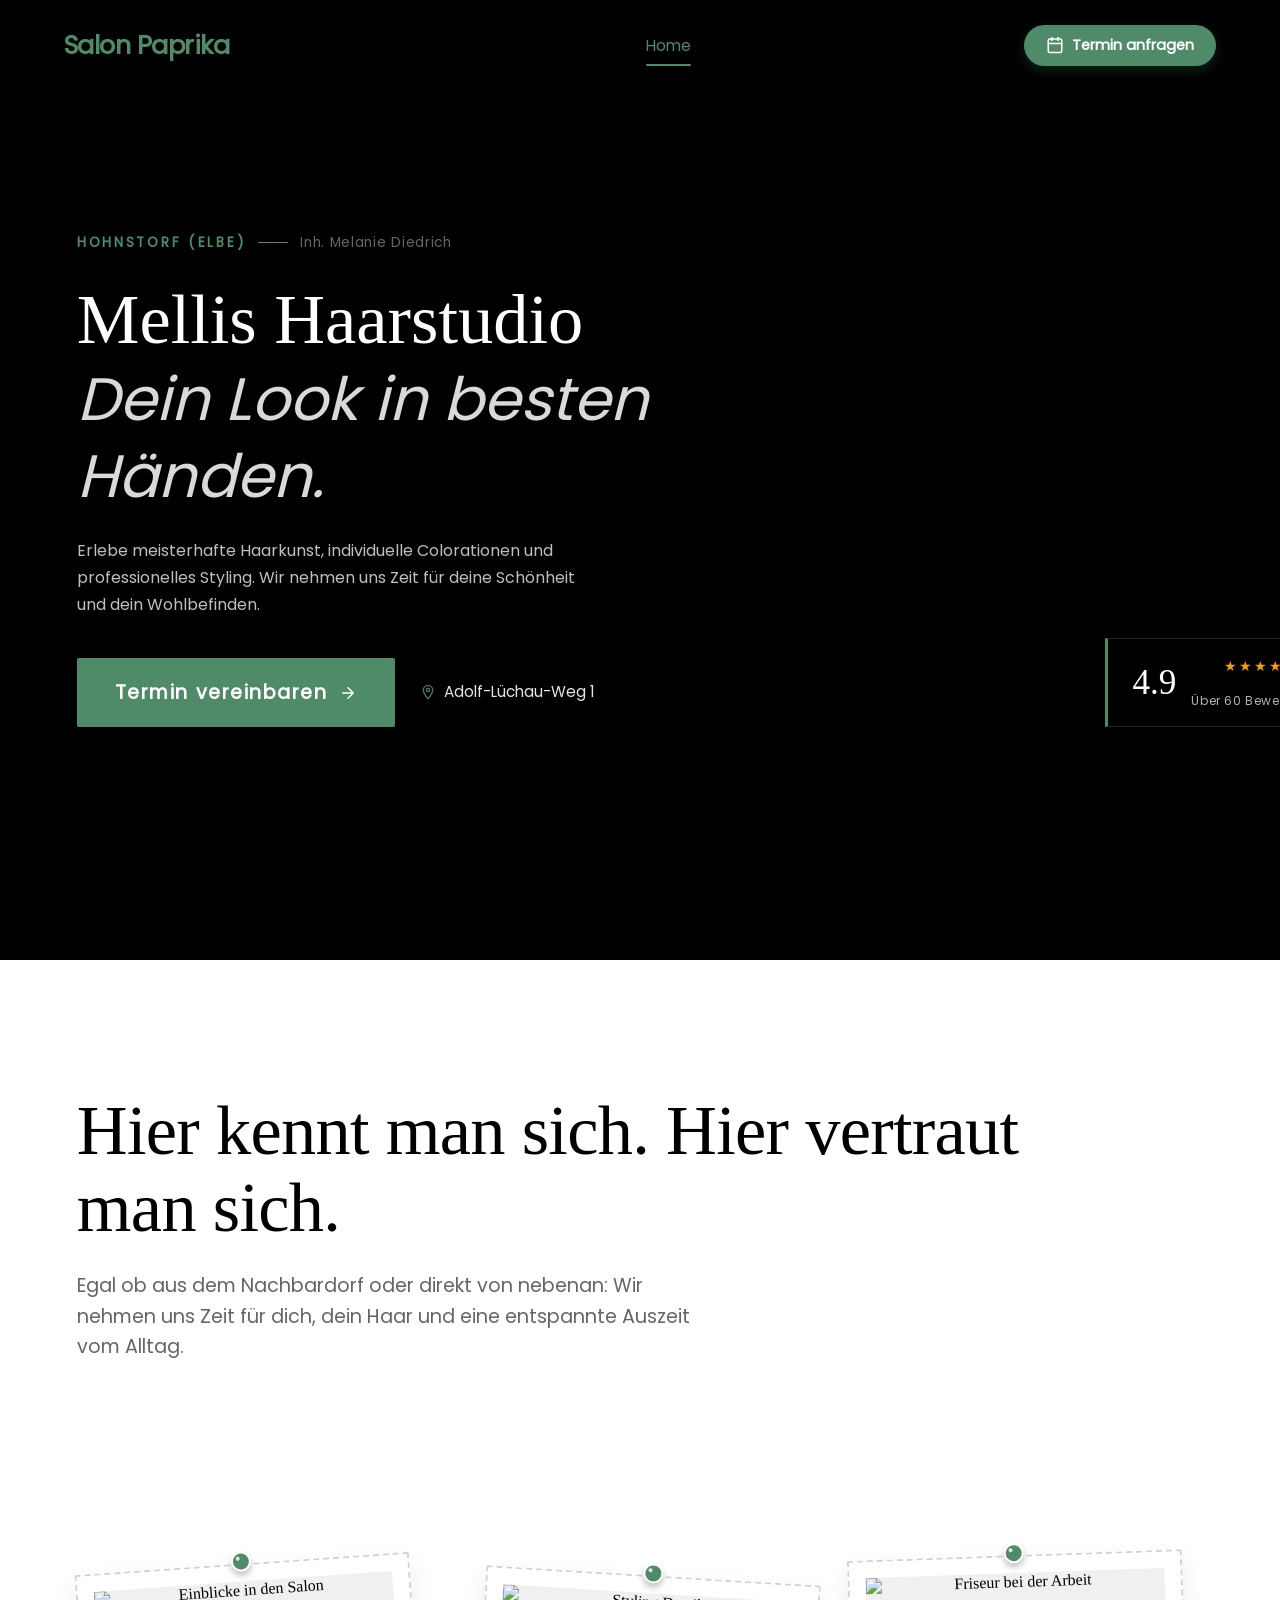
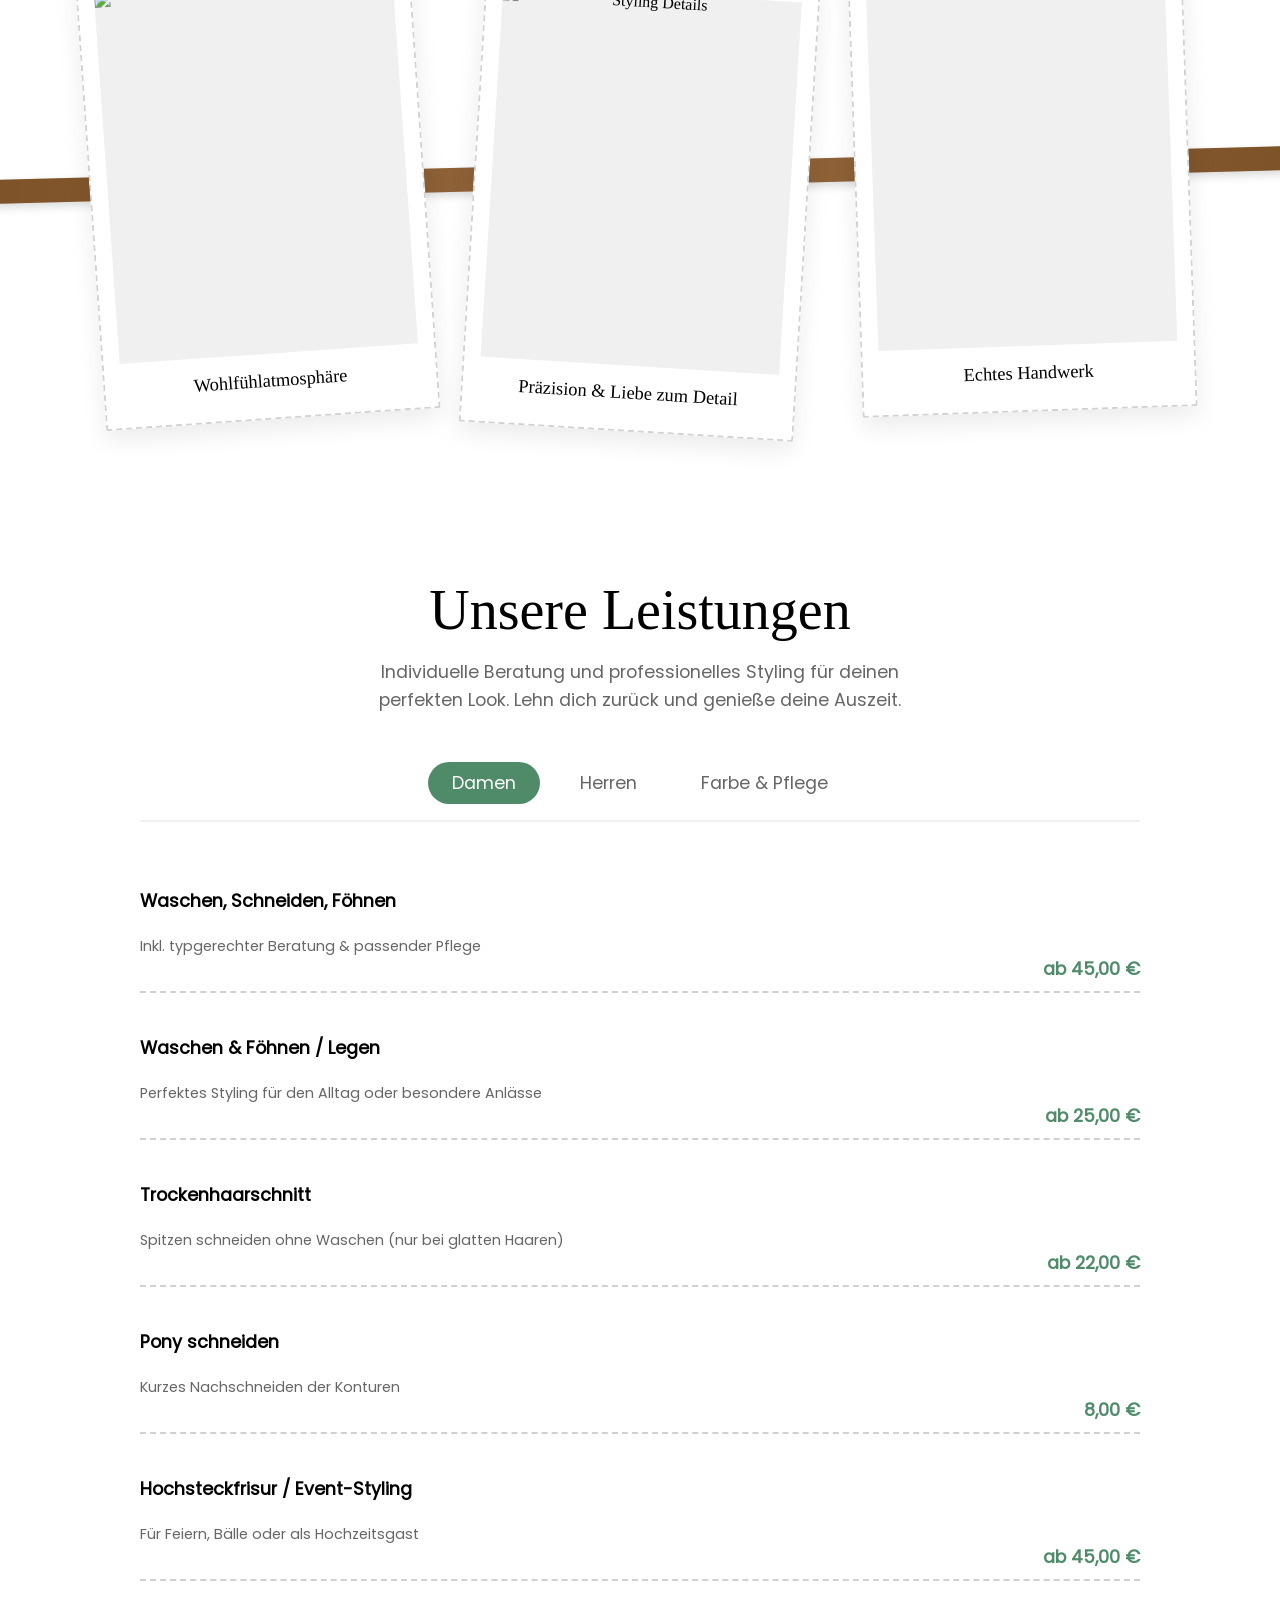
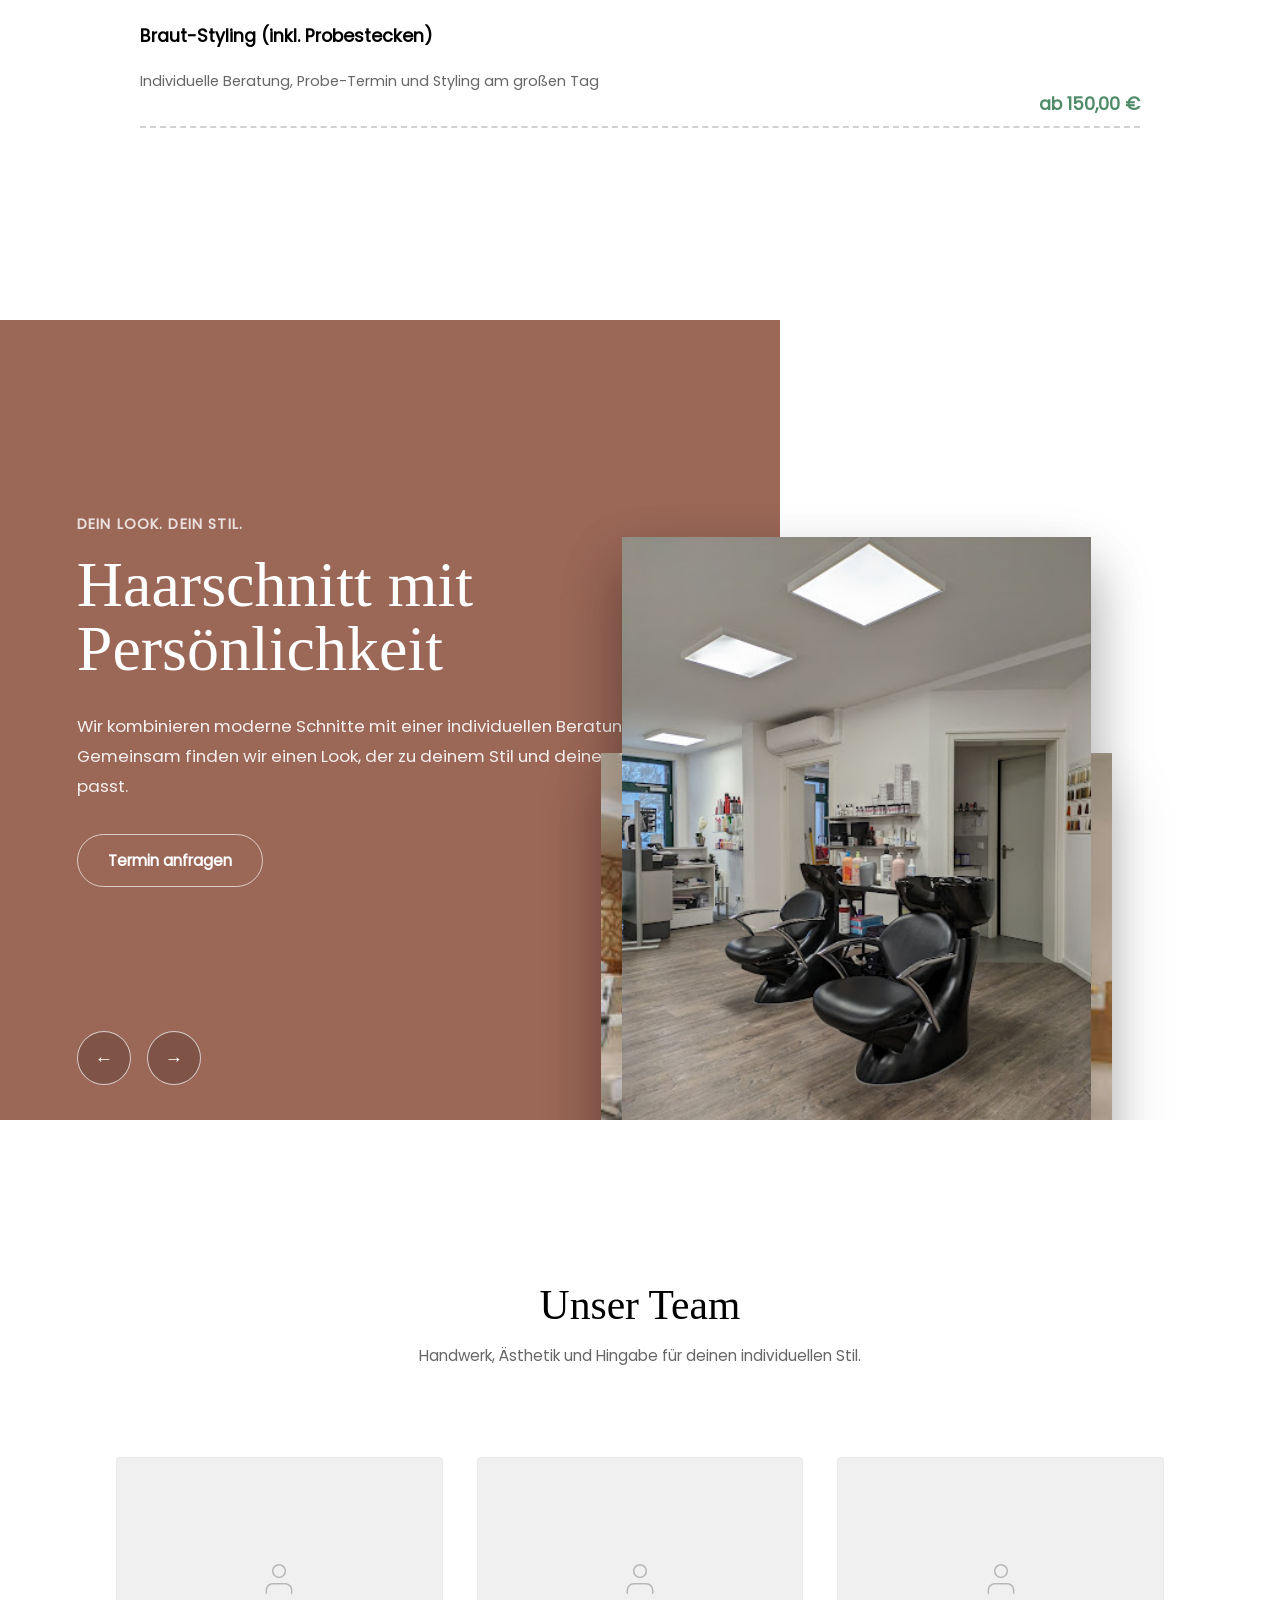
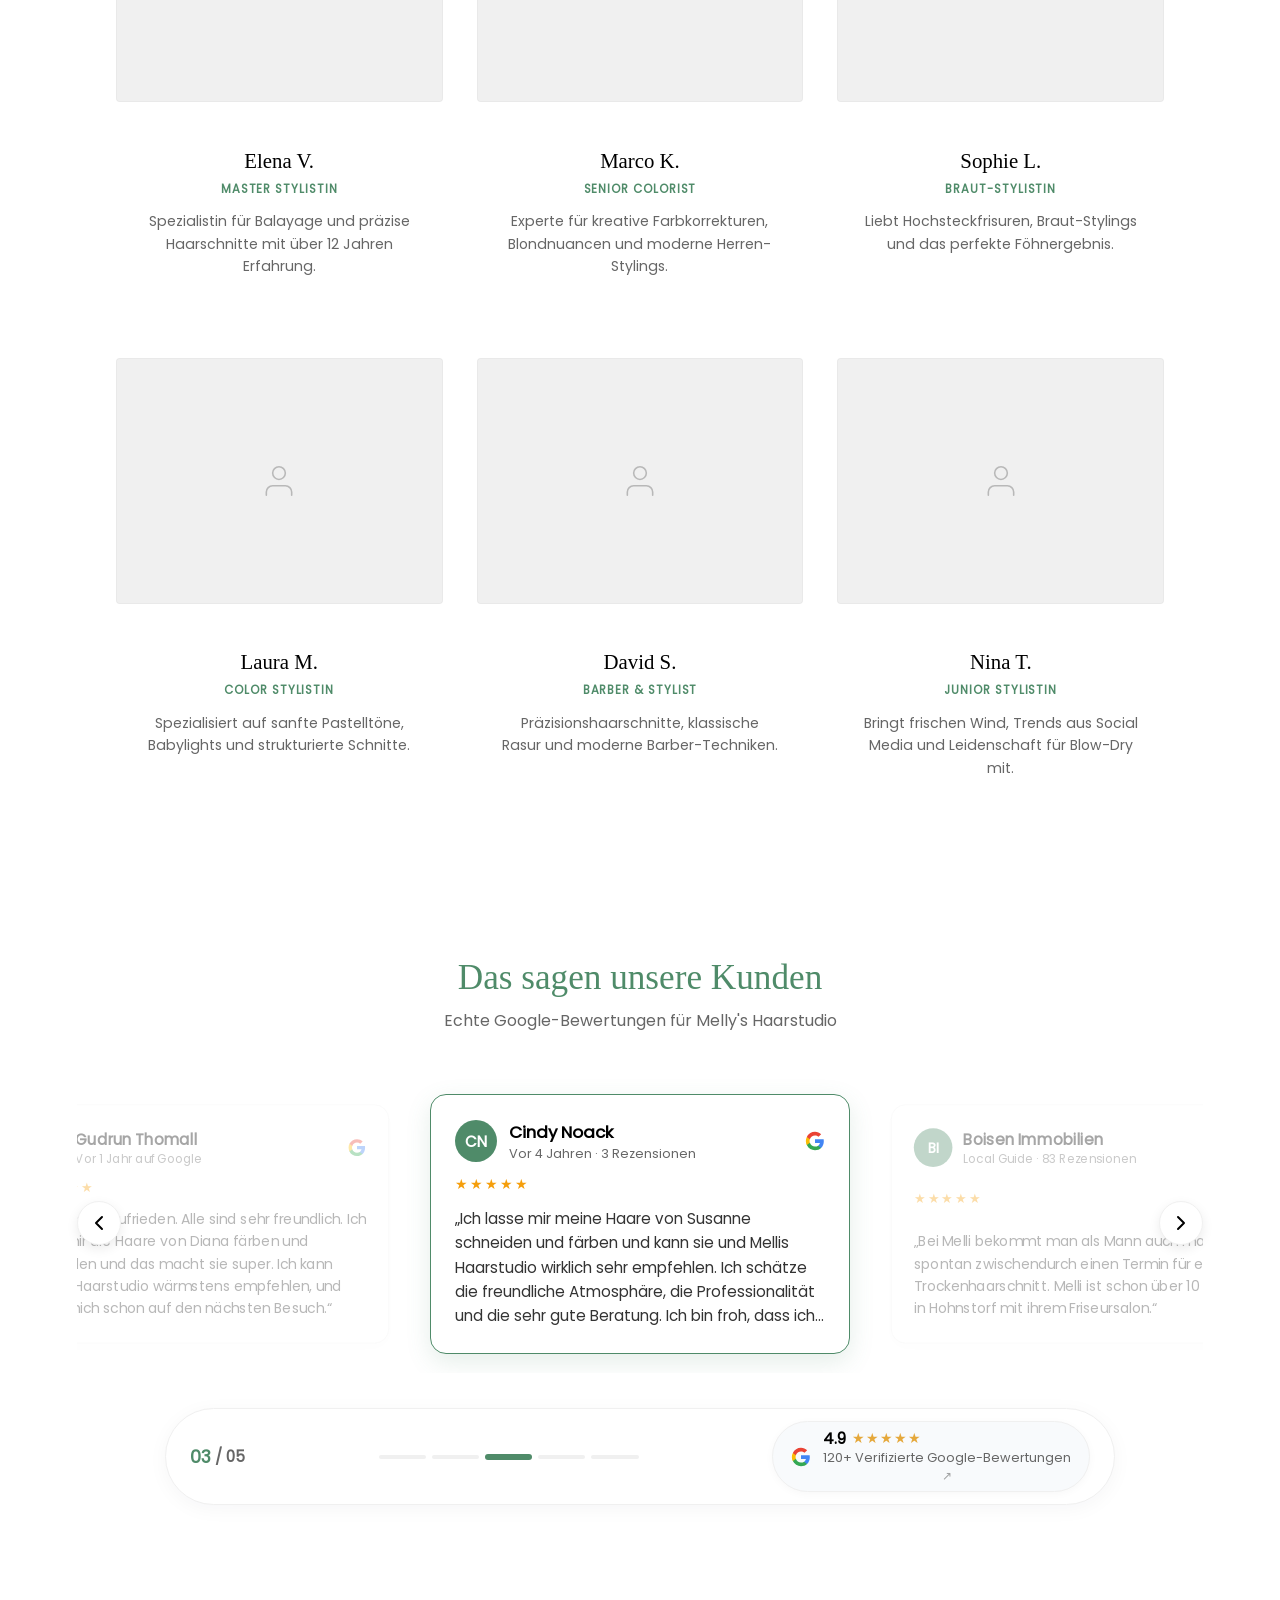
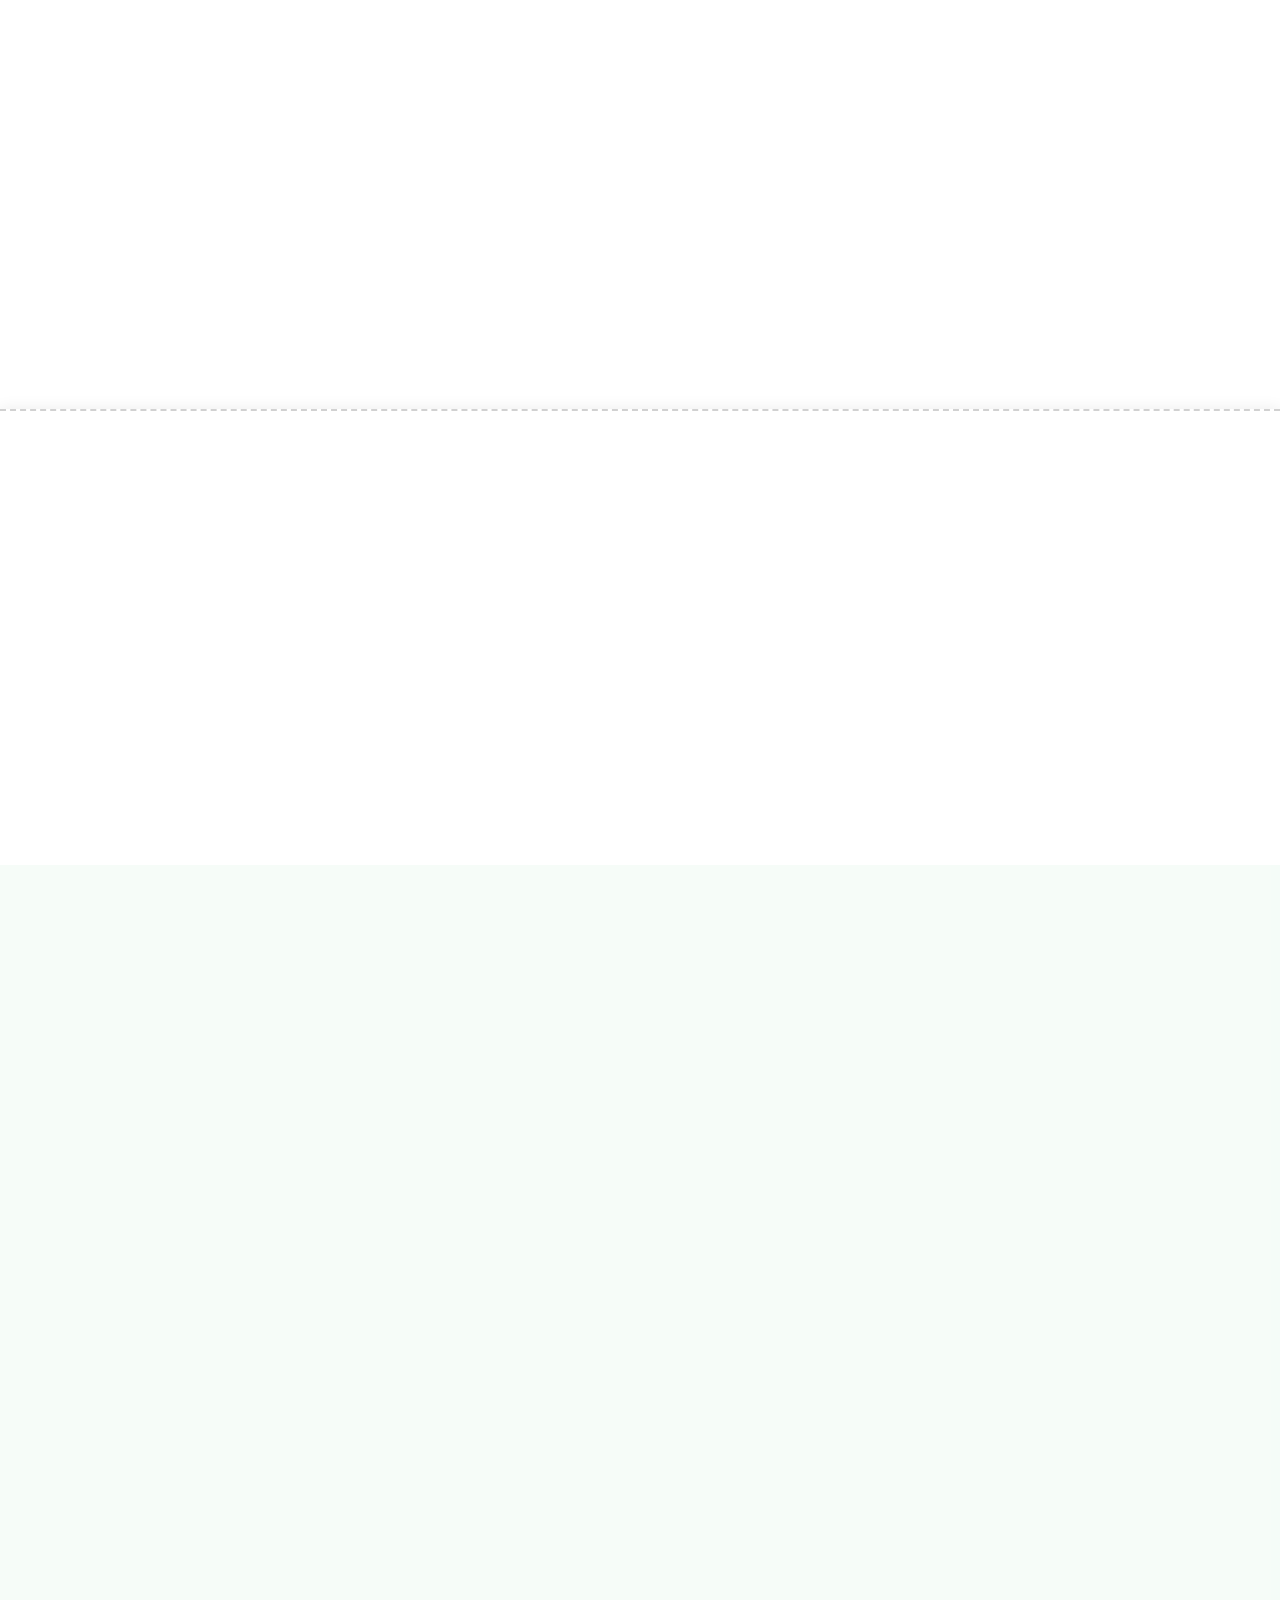
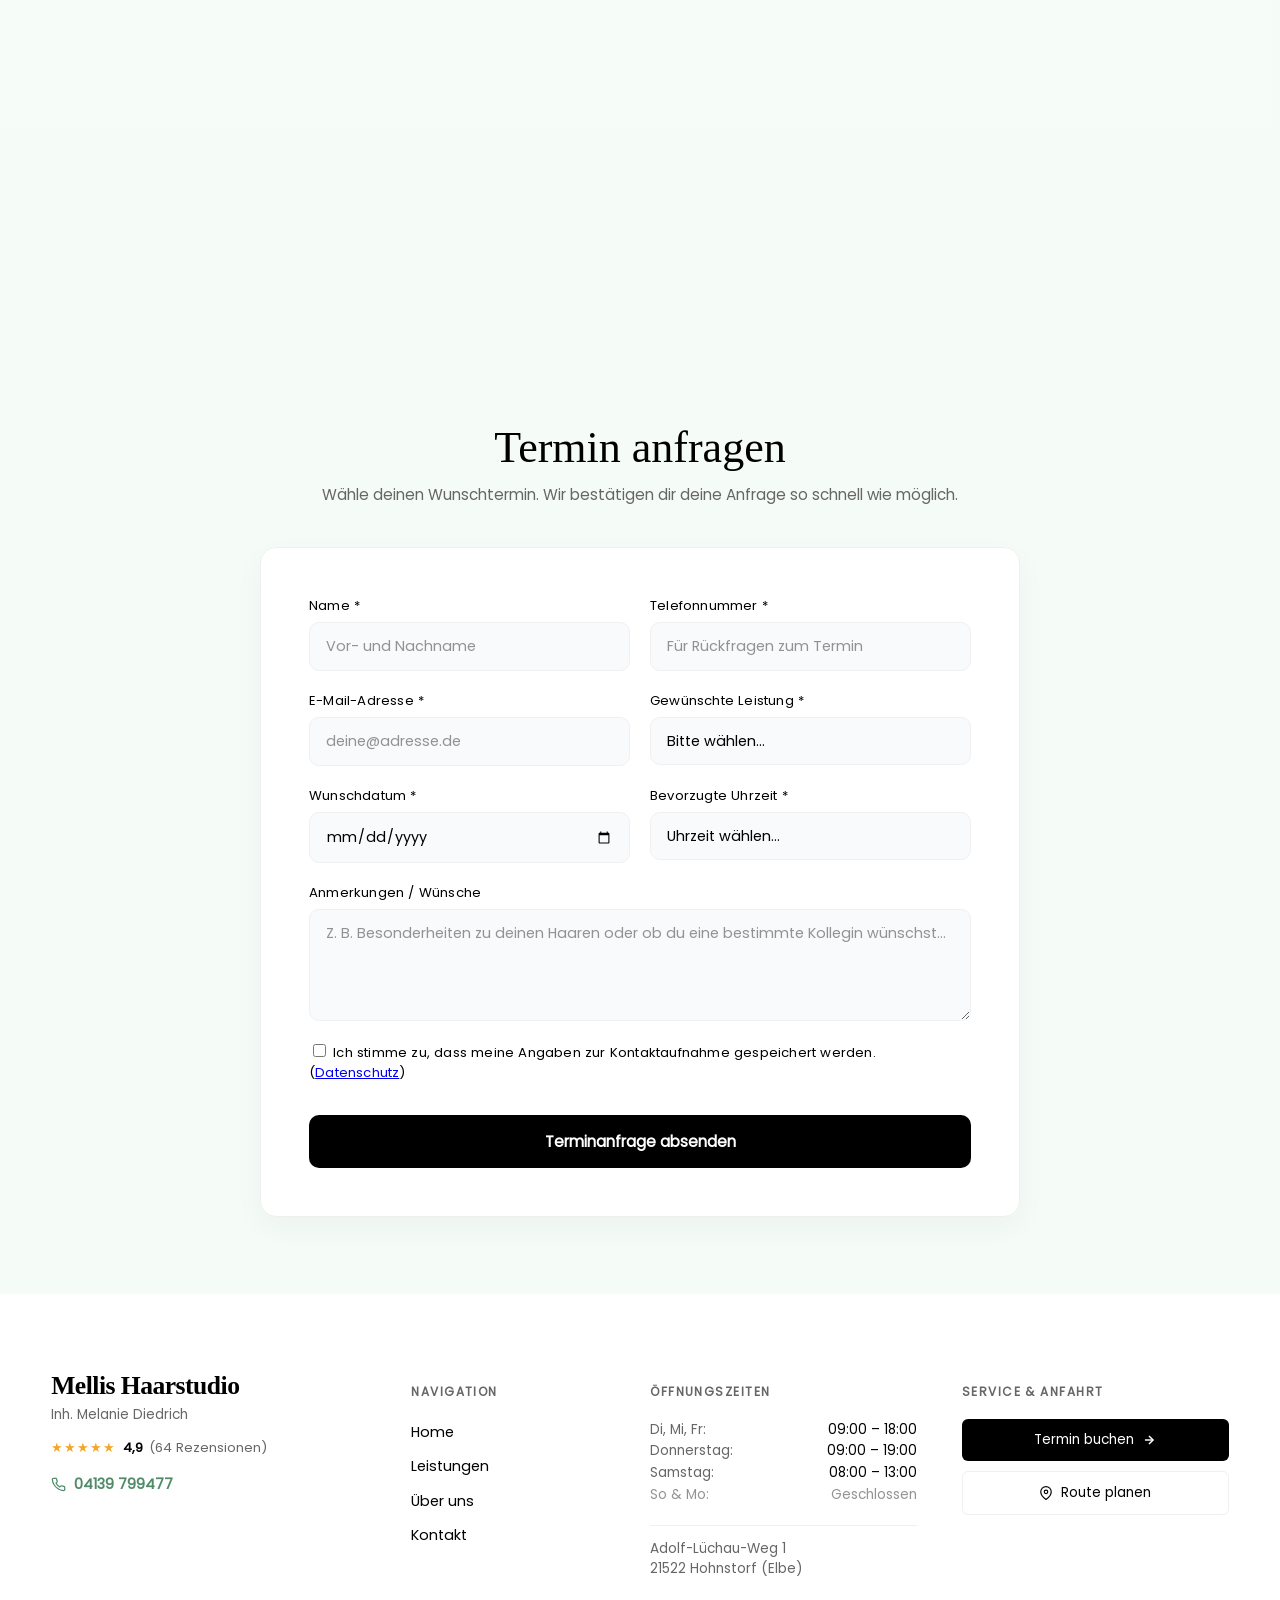
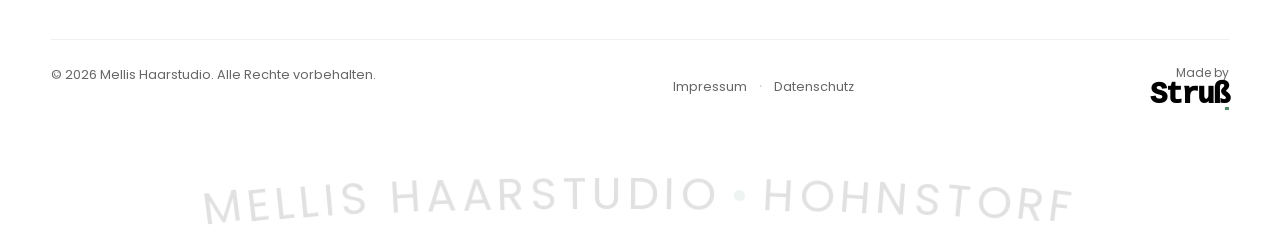
==== commit c4004848: "Add files via upload" ====
--- a/index.html
+++ b/index.html
@@ -6,1269 +6,1186 @@
     <title>Document</title>
     <link rel="stylesheet" href="css/style.css">
 </head>
+
+
+
+
+
 <body>
-    
-
-
-
-
-
-     <header class="main-header">
-    <nav class="navbar" aria-label="Hauptnavigation">
-        <div class="nav-container">
-            
-            <div class="nav-logo">
-                <a href="index.html" aria-label="Startseite">
-                    <img src="icon/struß-logo.png" alt="" class="logo-img">
-                </a>
-            </div>
-
-            <div class="nav-wrapper">
-                <ul class="nav-links" id="primary-navigation">
-                    <li class="nav-item">
-                        <a href="index.html" class="nav-link">Startseite</a>
-                    </li>
-                  <!--   <li class="nav-item has-dropdown">
-                        <a href="index.html#Projektübersicht" class="nav-link" aria-haspopup="true" aria-expanded="false">
-                            Über mich<span class="icon-arrow"></span>
-                        </a>
-<ul class="dropdown-panel">
-    <li class="dropdown-mega-wrapper" style="display: flex; width: 100%; gap: 20px;">
-        
-        <div class="dropdown-panel-left">
-            <ul> <li><a href="rohrschalldämpfer.html">Rohrschalldämpfer</a></li>
-                <li><a href="kulissenschalldämpfer.html">Kulissenschalldämpfer</a></li>
-                <li><a href="aggregatecontainer.html">Aggregatecontainer</a></li>
-                <li><a href="schallschutzhauben.html">Schallschutzhauben</a></li>
-                <li><a href="stahlbau.html">Anlagen und Stahlbau</a></li>
-                <li><a href="kompensatoren.html">Kompensatoren</a></li>
-                <li><a href="schallgutachten.html">Schallmessungen</a></li>
-                <li><a href="service.html">Service</a></li>
-            </ul>
-        </div>
-       
-        <div class="menu-card" style="position: relative; flex-grow: 1; min-height: 250px;">
-            <section class="slider">
-                <div class="list">
-                    <div class="item active">
-                        <div class="image" style="--url: url('img/image4.jpeg')"></div>
-                        <div class="text"><h2>Willkommen auf meiner Webseite!</h2></div>
-                    </div>
-                    <div class="item">
-                        <div class="image" style="--url: url('img/image2.jpeg')"></div>
-                        <div class="text"><h2>Willkommen auf meiner Webseite!</h2></div>
-                    </div>
-                    <div class="item">
-                        <div class="image" style="--url: url('img/image5.jpeg')"></div>
-                        <div class="text"><h2>Willkommen auf meiner Webseite!</h2></div>
-                    </div>
-                </div>
-            </section>
-        </div>
-
-    </li>
-</ul>
-         -->
-                    
-                    <li class="nav-item"><a href="#about" class="nav-link">Über mich</a></li> 
-                     <li class="nav-item"><a href="#faqsection" class="nav-link">FAQ</a></li> 
-                    <li class="nav-item"><a href="#laptop-scroll-section" class="nav-link">Mehr erfahren</a></li>            
-                    <li class="nav-item"><a href="#Kontaktsektion" class="nav-link">Kontakt</a></li>
-                </ul>
-            </div>
-
-          <div class="nav-actions">
-    <div class="nav-contact-info">
-      <!--  <a href="tel:+493885133060" class="contact-text-link tel">
-            <span class="label"></span> +49 38851 3306-0
-        </a>   -->
-        <a href="mailto:nickstrusswebdesign@gmail.com" class="contact-text-link mail">
-            <span class="label"></span> nickstrusswebdesign@gmail.com
-        </a>
-    </div>
-
-    <a href="tel:+493885133060" class="action-btn-square" aria-label="Anrufen">
-        <svg viewBox="0 0 24 24" fill="none" stroke="currentColor" stroke-width="2.5" stroke-linecap="round" stroke-linejoin="round" class="icon-svg"><path d="M22 16.92v3a2 2 0 0 1-2.18 2 19.79 19.79 0 0 1-8.63-3.07 19.5 19.5 0 0 1-6-6 19.79 19.79 0 0 1-3.07-8.67A2 2 0 0 1 4.11 2h3a2 2 0 0 1 2 1.72 12.84 12.84 0 0 0 .7 2.81 2 2 0 0 1-.45 2.11L8.09 9.91a16 16 0 0 0 6 6l1.27-1.27a2 2 0 0 1 2.11-.45 12.84 12.84 0 0 0 2.81.7A2 2 0 0 1 22 16.92z"></path></svg>
-    </a>
-
-    <a href="mailto:info@dl-schallschutz.de" class="action-btn-square" aria-label="E-Mail schreiben">
-        <svg viewBox="0 0 24 24" fill="none" stroke="currentColor" stroke-width="2.5" stroke-linecap="round" stroke-linejoin="round" class="icon-svg"><path d="M4 4h16c1.1 0 2 .9 2 2v12c0 1.1-.9 2-2 2H4c-1.1 0-2-.9-2-2V6c0-1.1.9-2 2-2z"></path><polyline points="22,6 12,13 2,6"></polyline></svg>
-    </a>
-
-    <button class="mobile-nav-toggle" aria-controls="primary-navigation" aria-expanded="false">
-        <div class="hamburger-box"><span class="hamburger-inner"></span></div>
-    </button>
-</div>
-
-
-
-        </div>
-    </nav>
+   
+
+
+<!-- Accessibility: Skip-Link für Tastatur-Nutzer -->
+<a href="#main-content" class="skip-link">Zum Hauptinhalt springen</a>
+
+<header class="site-header" id="site-header">
+  <nav class="navbar" aria-label="Hauptnavigation">
+    <div class="nav-container">
+      
+      <!-- Brand Logo -->
+      <a href="#" class="nav-logo" aria-label="Salon Paprika - Zur Startseite">
+        <span class="logo-text">Salon Paprika</span>
+      </a>
+
+      <!-- Hamburger Button (Animated Icon) -->
+      <button 
+        type="button"
+        class="hamburger" 
+        id="hamburger-btn"
+        aria-expanded="false" 
+        aria-controls="primary-navigation" 
+        aria-label="Menü öffnen"
+      >
+        <span class="hamburger-box" aria-hidden="true">
+          <span class="bar"></span>
+          <span class="bar"></span>
+          <span class="bar"></span>
+        </span>
+        <span class="sr-only">Menü</span>
+      </button>
+
+      <!-- Mobile Overlay Backdrop -->
+      <div class="nav-overlay" id="nav-overlay" aria-hidden="true"></div>
+
+      <!-- Navigations-Liste -->
+      <div class="nav-wrapper" id="primary-navigation">
+        <ul class="nav-menu">
+          <li class="nav-item">
+            <a href="#home" class="nav-link is-active" aria-current="page">
+              <span>Home</span>
+            </a>
+          </li>
+          <li class="nav-item">
+            <a href="#leistungen" class="nav-link">
+              <span>Leistungen</span>
+            </a>
+          </li>
+          <li class="nav-item">
+            <a href="#about" class="nav-link">
+              <span>Über uns</span>
+            </a>
+          </li>
+          <li class="nav-item">
+            <a href="#kontakt" class="nav-link">
+              <span>Kontakt</span>
+            </a>
+          </li>
+          <!-- Optisch hervorgehobener CTA-Link -->
+          <li class="nav-item nav-item-cta">
+            <a href="#termin" class="btn-nav-cta">
+              <svg class="btn-icon" aria-hidden="true" width="18" height="18" viewBox="0 0 24 24" fill="none" stroke="currentColor" stroke-width="2" stroke-linecap="round" stroke-linejoin="round">
+                <rect x="3" y="4" width="18" height="18" rx="2" ry="2"></rect>
+                <line x1="16" y1="2" x2="16" y2="6"></line>
+                <line x1="8" y1="2" x2="8" y2="6"></line>
+                <line x1="3" y1="10" x2="21" y2="10"></line>
+              </svg>
+              <span>Termin anfragen</span>
+            </a>
+          </li>
+        </ul>
+      </div>
+
+    </div>
+  </nav>
 </header>
 
 
-<main>
-
-
-
-
-
-
-
-
-
-
-
-
-
-
-
-
-
-
-
-<section class="hero-section">
+
+
+
+
+
+
+
+<section class="hero">
+  <div class="hero-bg">
+    <div class="hero-overlay"></div>
+  </div>
+  
   <div class="hero-container">
     <div class="hero-content">
-      <span class="hero-badge">Webdesign & Branding</span>
+      <div class="hero-header">
+        <span class="hero-label">Hohnstorf (Elbe)</span>
+        <span class="hero-divider"></span>
+        <span class="hero-label-sub">Inh. Melanie Diedrich</span>
+      </div>
+      
       <h1 class="hero-title">
-       Handgeschriebene Webseiten die <span class="highlight">sichtbar</span> machen.
+        Mellis Haarstudio<br>
+        <span class="text-italic">Dein Look in besten Händen.</span>
       </h1>
+      
       <p class="hero-description">
-        Ich kreiere maßgeschneiderte Webseiten, die nicht nur gut aussehen, sondern auch sichtbar machen. Modern, schnell und perfekt auf Dich abgestimmt.
+        Erlebe meisterhafte Haarkunst, individuelle Colorationen und professionelles Styling. Wir nehmen uns Zeit für deine Schönheit und dein Wohlbefinden.
       </p>
+
       <div class="hero-actions">
-        <a href="#Kontaktsektion" class="btn btn-primary">Projekt starten</a>
-        <a href="#laptop-scroll-section" class="btn btn-secondary">Meine Arbeit ansehen</a>
-      </div>
-    </div>
-
-    <div class="hero-image">
-      <img src="img/entry.png" alt="Modernes Webdesign Mockup" class="responsive-img">
+        <a href="#termin" class="btn btn-primary">
+          <span>Termin vereinbaren</span>
+          <svg class="btn-arrow" viewBox="0 0 24 24" fill="none" stroke="currentColor">
+            <path d="M5 12h14M12 5l7 7-7 7" stroke-width="2" stroke-linecap="round" stroke-linejoin="round"/>
+          </svg>
+        </a>
+        <a href="https://maps.google.com/?q=Adolf-Lüchau-Weg+1,+21522+Hohnstorf+(Elbe)" target="_blank" class="btn btn-text">
+          <svg class="location-icon" viewBox="0 0 24 24" fill="none" stroke="currentColor">
+            <path d="M12 2C8.13 2 5 5.13 5 9c0 5.25 7 13 7 13s7-7.75 7-13c0-3.87-3.13-7-7-7z" stroke-width="2"/>
+            <circle cx="12" cy="9" r="2.5" stroke-width="2"/>
+          </svg>
+          Adolf-Lüchau-Weg 1
+        </a>
+      </div>
+    </div>
+
+    <!-- Live Social Proof Badge -->
+    <div class="hero-badge-floating">
+      <span class="badge-number">4.9</span>
+      <div class="badge-text">
+        <span class="stars">★★★★★</span>
+        <span class="sub">Über 60 Bewertungen</span>
+      </div>
     </div>
   </div>
 </section>
 
 
 
-<section class="ticker-section">
-    <div class="ticker-wrapper">
-        <ul class="ticker-list">
-            <li>✦ KREATIVES DESIGN</li>
-            <li>✦ WEBENTWICKLUNG</li>
-            <li>✦ UX/UI STRATEGIE</li>
-            <li>✦ BRANDING</li>
-            <li>✦ SEO OPTIMIERUNG</li>
-        </ul>
-        <ul class="ticker-list" aria-hidden="true">
-            <li>✦ KREATIVES DESIGN</li>
-            <li>✦ WEBENTWICKLUNG</li>
-            <li>✦ UX/UI STRATEGIE</li>
-            <li>✦ BRANDING</li>
-            <li>✦ SEO OPTIMIERUNG</li>
-        </ul>
-    </div>
-</section>
-
-
-  <section class="carousel next">
-            <div class="list">
-                <article class="item other_1">
-                    <div class="main-content" 
-                    style="background-color: #d94e17;">
-                        <div class="content">
-                            <h2>Individuelle Gestaltung</h2>
-                         <!--   <p class="price">$ 20</p> -->
-                            <p class="description">
-                              Jedes Unternehmen ist einzigartig – deine Website sollte es auch sein. Ich gestalte maßgeschneiderte Layouts, die perfekt zu Deinem Unternehmen passen. Dabei verlasse ich mich nicht auf langweilige Standard-Templates, sondern erstelle eigene Layouts, die genau auf Deinen Wünschen basieren.
-                            <button class="addToCard" onclick="document.getElementById('laptop-scroll-section').scrollIntoView({ behavior: 'smooth' });">
-                              Mehr erfahren
-                            </button>
-                        </div>
-                    </div>
-                    <figure class="image">
-                        <img src="img/gestaltung.png" alt="">
-                        <figcaption>Gestaltung nach deinen Wünschen!</figcaption>
-                    </figure>
-                </article>
-                <article class="item active">
-                    <div class="main-content" 
-                    style="background-color: #d02613;">
-                        <div class="content">
-                            <h2>Perfekte Darstellung auf allen Geräten</h2>
-                             <!--   <p class="price">$ 20</p> -->
-                            <p class="description">
-                            Ob Smartphone, Tablet oder riesiger Desktop-Monitor: Deine Website muss überall glänzen. Ich sorge dafür, dass Dein Webauftritt vollkommen responsiv ist. Das bedeutet, dass sich alle Elemente, Texte und Bilder automatisch an die jeweilige Bildschirmgröße anpassen. So garantieren wir eine flüssige Bedienung und verhindern, dass potenzielle Kunden wegen Darstellungsfehlern abspringen.
-                            </p>
-                            <button class="addToCard" onclick="document.getElementById('laptop-scroll-section').scrollIntoView({ behavior: 'smooth' });">
-                                Mehr erfahren
-                            </button>
-                        </div>
-                    </div>
-                    <figure class="image">
-                        <img src="img/responsiv.png" alt="">
-                        <figcaption>Für jedes Gerät geeignet!</figcaption>
-                    </figure>
-                </article>
-                <article class="item other_2">
-                    <div class="main-content" 
-                    style="background-color: #38558e;">
-                        <div class="content">
-                            <h2>Gefunden werden statt nur schön aussehen</h2>
-                           <!--  <p class="price">$ 20</p> -->
-                            <p class="description">
-                             Die schönste Website nützt nichts, wenn niemand sie findet. Deshalb denke ich Suchmaschinenoptimierung von Anfang an mit. Ich achte auf eine saubere Code-Struktur, schnelle Ladezeiten und eine logische Hierarchie der Inhalte. Mit dieser soliden SEO-Basis legen wir das Fundament dafür, dass Deine Website bei Google und Co. auf den vorderen Plätzen landet.
-                            </p>
-                              <button class="addToCard" onclick="document.getElementById('laptop-scroll-section').scrollIntoView({ behavior: 'smooth' });">
-                                  Mehr erfahren
-                              </button>
-                        </div>
-                    </div>
-                    <figure class="image">
-                        <img src="img/finden.png" alt="">
-                        <figcaption>So wird dein Unternehmen sichtbar!</figcaption>
-                    </figure>
-                </article>
-                <article class="item">
-                    <div class="main-content" 
-                    style="background-color: #7eb63d;">
-                        <div class="content">
-                            <h2>Deine Website in sicheren Händen</h2>
-                          <!--   <p class="price">$ 20</p> -->
-                            <p class="description">
-                              Falls gewünscht, halte ich Deine Webseite auf dem laufen Stand und kümmere mich darum, dass alles läuft.
-                            </p>
-                            <button class="addToCard" onclick="document.getElementById('laptop-scroll-section').scrollIntoView({ behavior: 'smooth' });">
-                                   Mehr erfahren
-                            </button>
-                        </div>
-                    </div>
-                    <figure class="image">
-                        <img src="img/image6.jpeg" alt="">
-                        <figcaption>Betreuung und Verwaltung deiner Webseite!</figcaption>
-                    </figure>
-                </article>
-            </div>
-            <div class="arrows">
-                <button id="prev"><</button>
-                <button id="next">></button>
-            </div>
-        </section>
-
-
-
-
-<section id="about" class="about-me">
-    <div class="about-me__container">
-        
-        <div class="about-me__image-area reveal-image">
-            <div class="about-me__badge">
-                <span class="about-me__badge-number">3</span>
-                <span class="about-me__badge-text">Jahre<br>Leidenschaft</span>
-            </div>
-            <div class="about-me__portrait">
-                <img src="img/image6.jpeg" alt="Nick Struß" class="about-me__image">
-            </div>
-            <div class="about-me__image-accent"></div>
-        </div>
-
-        <div class="about-me__content reveal-content">
-            <span class="about-me__subtitle">Über mich</span>
-            <h2 class="about-me__title">Moin!</h2>
-            
-            <div class="about-me__text">
-                <p>Ich bin 18 Jahre alt und habe mir innerhalb der letzten 3 Jahre das Erstellen von Webseiten komplett selbst beigebracht. Was als Neugier begann, hat sich schnell zu einer echten Leidenschaft entwickelt.</p>
-                <p>Nach 3 Jahren intensiver Erfahrung im Webdesign weiß ich genau wie wichtig eine Webseite für ein Unternehmen ist. Eine erfolgreiche Website ist kein Zufall, sondern das Ergebnis von präziser technischer Umsetzung und aufmerksamem Zuhören. Ich nehme mir die Zeit, die dein Online-Auftritt verdient, um deine Vision perfekt auf den Bildschirm zu bringen und deinen digitalen Erfolg zu sichern.</p>
-            </div>
-            
-          <!-- <div class="about-me__philosophy">
-                <div class="about-me__phi-item">
-                    <span class="about-me__phi-icon">✨</span>
-                    <span class="about-me__phi-text">Individuelle Beratung</span>
-                </div>
-                <div class="about-me__phi-item">
-                    <span class="about-me__phi-icon">🌿</span>
-                    <span class="about-me__phi-text">Kreativität</span>
-                </div>
-            </div> --> 
-
-            <div class="about-me__footer">
-                <a href="#Kontaktsektion" class="about-me__button">Kostenlose Anfrage</a>
-                <div class="about-me__signature">
-                    <p class="about-me__signature-text">Nick Struß</p>
-                    <div class="about-me__signature-line"></div>
-                </div>
-            </div>
-        </div>
-
-    </div>
-</section>
-
-
-
-<section class="why-us">
-    <div class="why-us__container">
-        <header class="why-us__header reveal-content">
-            <span class="why-us__subtitle">Deine Vorteile</span>
-            <h2 class="why-us__title">3 gute Gründe</h2>
-        </header>
-
-        <div class="why-us__grid">
-            
-            <article class="why-us__card reveal-card-1">
-                <div class="why-us__icon-wrapper">
-                    <svg class="why-us__icon" xmlns="http://www.w3.org/2000/svg" fill="none" viewBox="0 0 24 24" stroke-width="1.5" stroke="currentColor" aria-hidden="true">
-                        <path stroke-linecap="round" stroke-linejoin="round" d="M9 12.75 11.25 15 15 9.75M21 12c0 1.268-.63 2.39-1.593 3.068a3.745 3.745 0 0 1-1.043 3.296 3.745 3.745 0 0 1-3.296 1.043A3.745 3.745 0 0 1 12 21c-1.268 0-2.39-.63-3.068-1.593a3.746 3.746 0 0 1-3.296-1.043 3.745 3.745 0 0 1-1.043-3.296A3.745 3.745 0 0 1 3 12c0-1.268.63-2.39 1.593-3.068a3.745 3.745 0 0 1 1.043-3.296 3.746 3.746 0 0 1 3.296-1.043A3.746 3.746 0 0 1 12 3c1.268 0 2.39.63 3.068 1.593a3.746 3.746 0 0 1 3.296 1.043 3.746 3.746 0 0 1 1.043 3.296A3.745 3.745 0 0 1 21 12Z" />
-                    </svg>
-                </div>
-                <h3 class="why-us__card-title">Zuverlässigkeit</h3>
-                <p class="why-us__card-text">
-                    Absprachen, Deadlines und Zusagen halte ich konsequent ein. Du kannst Dich darauf verlassen, dass Dein Projekt sauber und pünktlich fertiggestellt wird.
-                </p>
-            </article>
-
-            <article class="why-us__card reveal-card-2">
-                <div class="why-us__icon-wrapper">
-                    <svg class="why-us__icon" xmlns="http://www.w3.org/2000/svg" fill="none" viewBox="0 0 24 24" stroke-width="1.5" stroke="currentColor" aria-hidden="true">
-                        <path stroke-linecap="round" stroke-linejoin="round" d="M9.568 3H5.25A2.25 2.25 0 0 0 3 5.25v4.318c0 .597.237 1.17.659 1.591l9.581 9.581a1.5 1.5 0 0 0 2.122 0l4.318-4.318a1.5 1.5 0 0 0 0-2.122L11.159 3.659A2.25 2.25 0 0 0 9.568 3Z" />
-                        <path stroke-linecap="round" stroke-linejoin="round" d="M6 6h.008v.008H6V6Z" />
-                    </svg>
-                </div>
-                <h3 class="why-us__card-title">Preisleistung</h3>
-                <p class="why-us__card-text">
-                    Weil ich alles selbst mache, habe ich keine teuren Büros oder Angestellten zu bezahlen. Diesen Kostenvorteil gebe ich direkt an Dich weiter – Top-Ergebnisse ohne Agentur-Preise.
-                </p>
-            </article>
-
-            <article class="why-us__card reveal-card-3">
-                <div class="why-us__icon-wrapper">
-                    <svg class="why-us__icon" xmlns="http://www.w3.org/2000/svg" fill="none" viewBox="0 0 24 24" stroke-width="1.5" stroke="currentColor" aria-hidden="true">
-                        <path stroke-linecap="round" stroke-linejoin="round" d="M8.625 12a.375.375 0 1 1-.75 0 .375.375 0 0 1 .75 0Zm0 0H8.25m4.125 0a.375.375 0 1 1-.75 0 .375.375 0 0 1 .75 0Zm0 0H12m4.125 0a.375.375 0 1 1-.75 0 .375.375 0 0 1 .75 0Zm0 0h-.375M21 12c0 4.556-4.03 8.25-9 8.25a9.764 9.764 0 0 1-2.555-.337A5.972 5.972 0 0 1 5.41 20.97a5.969 5.969 0 0 1-.474-.065 4.48 4.48 0 0 0 .978-2.025c.09-.457-.133-.901-.467-1.226C3.93 16.178 3 14.189 3 12c0-4.556 4.03-8.25 9-8.25s9 3.694 9 8.25Z" />
-                    </svg>
-                </div>
-                <h3 class="why-us__card-title">Direkt &amp; Unkompliziert</h3>
-                <p class="why-us__card-text">
-                    Vergiss lange E-Mail-Ketten und steife Meetings. Wir schreiben einfach direkt über WhatsApp, Discord oder rufen uns kurz an. Feedback wird sofort umgesetzt.
-                </p>
-            </article>
-
-        </div>
-    </div>
-</section>
-
-
-
-
-<section class="hero-carousel">
-    <div class="hero-carousel__track">
-        
-        <div class="hero-carousel__item hero-carousel__item--active">
-            <div class="hero-carousel__image" style="--url2: url('../img/image1.jpeg')"></div>
-            <div class="hero-carousel__content">
-                <h2 class="hero-carousel__title">,,Weil es im Zeitalter von Ki wichtig ist, dass jemand hinter dem Produkt steht"</h2>
-                <!-- <p class="hero-carousel__text">
-                    Nulla magna irure incididunt irure nisi laboris adipisicing adipisicing ad aliquip exercitation sit duis.
-                </p>
-                <p class="hero-carousel__text">
-                    Ex irure minim eiusmod tempor cillum consectetur ullamco.
-                </p>
-                 --> 
-            </div>
-        </div>
-        
-        <div class="hero-carousel__item">
-            <div class="hero-carousel__image" style="--url2: url('../img/image7.jpeg')"></div>
-            <div class="hero-carousel__content">
-                <h2 class="hero-carousel__title">,,Eine Webseite ist wie das größte Werbeplakat, dass Du aufhängen könntest"</h2>
-            <!--   <p class="hero-carousel__text">
-                    Nulla magna irure incididunt irure nisi laboris adipisicing adipisicing ad aliquip exercitation sit duis.
-                </p>
-                <p class="hero-carousel__text">
-                    Ex irure minim eiusmod tempor cillum consectetur ullamco.
-                </p>
-            -->
-            </div>
-        </div>
-        
-        <div class="hero-carousel__item">
-            <div class="hero-carousel__image" style="--url2: url('../img/image5.jpeg')"></div>
-            <div class="hero-carousel__content">
-                <h2 class="hero-carousel__title">,,Deine eigene Website ist Dein stärkster Verkäufer – rund um die Uhr"</h2>
-             <!--  <p class="hero-carousel__text">
-                    Nulla magna irure incididunt irure nisi laboris adipisicing adipisicing ad aliquip exercitation sit duis.
-                </p>
-                <p class="hero-carousel__text">
-                    Ex irure minim eiusmod tempor cillum consectetur ullamco.
-                </p>
-            -->
-            </div>
-        </div>
-
-    </div>
-
-    <div class="hero-carousel__navigation">
-        <button class="hero-carousel__btn hero-carousel__btn--prev" id="js-carousel-prev" aria-label="Vorheriger Slide">
-            <svg class="hero-carousel__icon" aria-hidden="true" xmlns="http://www.w3.org/2000/svg" width="24" height="24" fill="none" viewBox="0 0 24 24">
-                <path stroke="currentColor" stroke-linecap="round" stroke-linejoin="round" stroke-width="2" d="M5 12h14M5 12l4-4m-4 4 4 4"/>
-            </svg>
-        </button>
-        <button class="hero-carousel__btn hero-carousel__btn--next" id="js-carousel-next" aria-label="Nächster Slide">
-            <svg class="hero-carousel__icon" aria-hidden="true" xmlns="http://www.w3.org/2000/svg" width="24" height="24" fill="none" viewBox="0 0 24 24">
-                <path stroke="currentColor" stroke-linecap="round" stroke-linejoin="round" stroke-width="2" d="M19 12H5m14 0-4 4m4-4-4-4"/>
-            </svg>
-        </button>
-    </div>
-</section>
-
-
-
-
-
-
-
-
-
-       <section id="faqsection" aria-labelledby="faq-main-title">
-    <div class="faq-container">
-        
-        <div class="faq-header">
-            <h2 id="faq-main-title">FAQ - Häufig gestellte Fragen</h2>
-        </div>
-
-        <div class="faqwrapper">
-            
-            <div class="item">
-                <button class="faq-question" aria-expanded="false">
-                    <span>Wie lange dauert die Erstellung einer Website?</span>
-                    <div class="icon" aria-hidden="true"></div>
-                </button>
-                <div class="faq-answer">
-                    <p>Die Erstellungsdauer hängt stark vom Umfang der Webseite ab. Allgemein dauert die Erstellung ca. 2-4 Wochen.</p>
-                </div>
-            </div>
-
-            <div class="item">
-                <button class="faq-question" aria-expanded="false">
-                    <span>Was kostet ein professionelles Webdesign?</span>
-                    <div class="icon" aria-hidden="true"></div>
-                </button>
-                <div class="faq-answer">
-                    <p>Die Preise für einfache ,,one-page" Webseiten starten bei mir ab 400 Euro. Je nachdem wie umfangreich Deine Webseite sein soll steigt der Preis. Nach unserem kostenlosen Erstgespräch erhältst Du ein maßgeschneidertes Angebot.</p>
-                </div>
-            </div>
-
-            <div class="item">
-                <button class="faq-question" aria-expanded="false">
-                    <span>Wie läuft die Zusammenarbeit ab?</span>
-                    <div class="icon" aria-hidden="true"></div>
-                </button>
-                <div class="faq-answer">
-                    <p>Ich arbeite zuverlässig, transparent und umsichtig. Während des Bearbeitungsprozesses berücksichtige ich Deine Wünsche und Vorstellungen und wir bleiben durchgehend in Kontakt. Alle Details können wir gerne in einem kostenlosen Erstgespräch besprechen.</p>
-                </div>
-            </div>
-
-            <div class="item">
-                <button class="faq-question" aria-expanded="false">
-                    <span>Sind die Websites für Smartphones optimiert?</span>
-                    <div class="icon" aria-hidden="true"></div>
-                </button>
-                <div class="faq-answer">
-                    <p>Ja, absolut. Jede Website wird von mir von Grund auf „Responsive“ gestaltet, sodass sie auf Smartphones, Tablets und Desktop-Monitoren perfekt aussieht.</p>
-                </div>
-            </div>
-
-            <div class="item">
-                <button class="faq-question" aria-expanded="false">
-                    <span>Was passiert, wenn mir der erste Entwurf nicht gefällt?</span>
-                    <div class="icon" aria-hidden="true"></div>
-                </button>
-                <div class="faq-answer">
-                    <p>Während des gesamten Bearbeitungsprozesses nehme ich gerne alle Änderungswünsche und Vorschläge entgegen und versuche Deine Webseite genau auf Deine Vorstellungen anzupassen. Wenn Dir mein erster Entwurf nicht gefällt, dann ist es nicht zu spät ihn noch zu ändern.</p>
-                </div>
-            </div>
-
-            <div class="item">
-                <button class="faq-question" aria-expanded="false">
-                    <span>Übernehmt ihr auch die Wartung der Website?</span>
-                    <div class="icon" aria-hidden="true"></div>
-                </button>
-                <div class="faq-answer">
-                    <p>Ja, ich biete monatliche Wartungspakete an. Ich kümmere mich um kleine Text- oder Bildänderungen und halte Deine Webseite aktuell und modern.</p>
-                </div>
-            </div>
-
-            <div class="item">
-                <button class="faq-question" aria-expanded="false">
-                    <span>Überarbeitest du auch bestehende Webseiten?</span>
-                    <div class="icon" aria-hidden="true"></div>
-                </button>
-                <div class="faq-answer">
-                    <p>Falls Du bereits eine Webseite hast, die über Nachholbedarf verfügt, können wir uns diese gerne gemeinsam anschauen und Verbesserungspotenzial besprechen. Je nachdem was gewünscht ist, kann ich sie überarbeiten oder von Grund auf neu gestalten.</p>
-                </div>
-            </div>
-
-
-        </div>
-    </div>
-</section>
-
-<section id="laptop-scroll-section" class="laptop-scroll-container">
-
-  <div class="background-heading" id="js-bg-heading">
-    So könnte Deine<br><span class="heading-accent">Webseite aussehen!</span>
-  </div>
-
-  <div class="sticky-wrapper" id="js-fixed-wrapper">
-
-    <div class="laptop-scene" id="js-laptop-scene">
-      <div class="laptop-assembly">
-        
-        <div class="laptop-lid" id="js-laptop-lid">
-          <div class="laptop-screen" id="js-laptop-screen">
-            <div class="screen-bezel">
-              <div class="webcam-lens"></div>
-            </div>
-            
-            <div class="screen-glare" id="js-glare"></div>
-
-            <div class="screen-layer website-layer" id="js-website-layer">
-              
-              <div class="hero-wrapper">
-                <img 
-                  class="screen-bg-img" 
-                  src="img/Blumenerde.jpeg" 
-                  alt="Garten Hintergrund"
-                />
-                
-                <div class="screen-overlay"></div>
-
-                <header class="preview-nav">
-                  <div class="preview-brand">
-                    <span class="brand-dot"></span>
-                    <span>GRÜNWERK</span>
-                  </div>
-                  
-                  <nav class="preview-menu">
-                    <span>Home</span>
-                    <span>Leistungen</span>
-                    <span>Bewertungen</span>
-                    <span>Kontakt</span>
-                  </nav>
-
-                  <div class="preview-contact-actions">
-                    <a href="tel:+4912345678" class="nav-contact-btn">📞 Tel</a>
-                    <a href="mailto:info@gruenwerk.de" class="nav-contact-btn">✉️ Mail</a>
-                  </div>
-                </header>
-
-                <main class="preview-hero">
-                  <div class="hero-badge">🌿 EXKLUSIVE GARTENGESTALTUNG</div>
-                  <h1>Wir erwecken deine<br>Gartenträume <span class="hero-accent">zum Leben.</span></h1>
-                  <p>Von der modernen Planung bis zur nachhaltigen Umsetzung – wir schaffen grüne Oasen mit Charakter.</p>
-                  
-                  <div class="hero-cta-group">
-                    <button class="preview-cta">Kontaktiere uns</button>
-                    <button class="preview-cta secondary">Unser Leitfaden</button>
-                  </div>
-                </main>
-              </div>
-
-            <section class="preview-section services-section" >
-  <div class="section-header">
-    <span class="section-subtitle">EXQUISITE EXPERTISE</span>
-    <h2>Unsere Leistungen</h2>
-  </div>
-
-  <div class="services-slider-wrapper">
-    <button class="slider-btn prev-btn" id="js-slider-prev" aria-label="Vorherige Leistung">‹</button>
-    <button class="slider-btn next-btn" id="js-slider-next" aria-label="Nächste Leistung">›</button>
-
-    <div class="services-track" id="js-services-track">
-      
-      <div class="service-card-slide">
-        <div class="card-image-wrapper">
-          <img src="img/Gartenwerkzeug.jpeg" alt="Gartenwerkzeuge" />
-          <div class="card-badge">01</div>
-        </div>
-        <div class="card-content">
-          <div class="card-icon">📐</div>
-          <h3>Gartenwerkzeuge</h3>
-          <p>Wir verkaufen und vermieten Werkzeuge, die Ihnen helfen Ihren Garten zu pflegen und zu bearbeiten</p>
-          <a href="#" class="card-link" onclick="return false;">Mehr erfahren →</a>
-        </div>
-      </div>
-
-      <div class="service-card-slide">
-        <div class="card-image-wrapper">
-          <img src="img/Giesskanne.jpeg" alt="Smart Irrigation" />
-          <div class="card-badge">02</div>
-        </div>
-        <div class="card-content">
-          <div class="card-icon">💧</div>
-          <h3>Bewässerungssysteme</h3>
-          <p>Vollautomatische, app-gesteuerte Micro-Drip-Systeme für maximale Wassereffizienz.</p>
-          <a href="#" class="card-link" onclick="return false;">Mehr erfahren →</a>
-        </div>
-      </div>
-
-      <div class="service-card-slide">
-        <div class="card-image-wrapper">
-          <img src="img/Pflaumeneimer.jpeg" alt="Licht & Ambiente" />
-          <div class="card-badge">03</div>
-        </div>
-        <div class="card-content">
-          <div class="card-icon">💡</div>
-          <h3>Gartenpflege</h3>
-          <p>Wir kümmern uns um Ihren Garten und sorgen dafür, dass Sie sich wohlfühlen.</p>
-          <a href="#" class="card-link" onclick="return false;">Mehr erfahren →</a>
-        </div>
-      </div>
-
-      <div class="service-card-slide">
-        <div class="card-image-wrapper">
-          <img src="img/Kugelbaum.jpeg" alt="Pflanzkonzepte" />
-          <div class="card-badge">04</div>
-        </div>
-        <div class="card-content">
-          <div class="card-icon">🌿</div>
-          <h3>Pflanzkonzepte</h3>
-          <p>Harmonisch abgestimmte Bepflanzung für ganzjährige Blütenpracht und Pflegeleichtigkeit.</p>
-          <a href="#" class="card-link" onclick="return false;">Mehr erfahren →</a>
-        </div>
-      </div>
-
-      <div class="service-card-slide">
-        <div class="card-image-wrapper">
-          <img src="img/Wasser2.jpeg" alt="Naturpools" />
-          <div class="card-badge">05</div>
-        </div>
-        <div class="card-content">
-          <div class="card-icon">🏊</div>
-          <h3>Naturpools & Teiche</h3>
-          <p>Biologische Schwimmteiche und elegante Wasserläufe, nahtlos in die Landschaft integriert.</p>
-          <a href="#" class="card-link" onclick="return false;">Mehr erfahren →</a>
-        </div>
-      </div>
-
-      <div class="service-card-slide">
-        <div class="card-image-wrapper">
-          <img src="img/Beet.jpeg" alt="Terrassen & Steinbau" />
-          <div class="card-badge">06</div>
-        </div>
-        <div class="card-content">
-          <div class="card-icon">🪨</div>
-          <h3>Terrassen & Steinwerk</h3>
-          <p>Edle Natursteinbeläge, moderne Holzdecks und passgenaue Wegebau-Architektur.</p>
-          <a href="#" class="card-link" onclick="return false;">Mehr erfahren →</a>
-        </div>
-      </div>
-
-    </div>
+
+
+
+
+
+
+
+
+
+<main>
+
+
+
+
+
+
+
+
+
+
+
+<!-- STATEMENT SECTION -->
+<section class="st-statement-section" aria-label="Philosophie">
+  <div class="st-statement-container">
+    <h1 class="st-statement__title">
+      Hier kennt man sich. Hier vertraut man sich.
+    </h1>
+    <p class="st-statement__subtitle">
+     Egal ob aus dem Nachbardorf oder direkt von nebenan: Wir nehmen uns Zeit für dich, dein Haar und eine entspannte Auszeit vom Alltag.
+    </p>
   </div>
 </section>
 
-<section class="map-premium-wrapper">
-    <div class="map-preview-area" id="mapPreview">
-        <!-- Statisches Vorschaubild anstelle des iframe -->
-        <img 
-            src="img/Blumenerde.jpeg" 
-            alt="Standortkarte Nick Struß Webdesign" 
-            class="map-iframe-base" 
-            style="object-fit: cover; width: 100%; height: 100%;"
-        />
-        
-        <div class="map-center-action">
-            <button type="button" class="map-btn-main" id="openMapBtn">
-                📍 Unser Standort
-            </button>
-        </div>
-    </div>
-
-    <div class="map-fullscreen-overlay" id="mapLightbox">
-        <div class="map-modal-pure">
-            <button type="button" class="map-exit-btn" id="closeMapBtn">
-                <svg viewBox="0 0 24 24" width="20" height="20" stroke="currentColor" stroke-width="2.5" fill="none">
-                    <line x1="18" y1="6" x2="6" y2="18"></line>
-                    <line x1="6" y1="6" x2="18" y2="18"></line>
-                </svg>
-                <span>Schließen</span>
-            </button>
-            <iframe id="fullMapFrame" src="" class="map-iframe-full"></iframe>
-        </div>
-    </div>
-</section>
-
-
-<section id="ueber-uns" class="about-galabau">
-    <div class="glow-orb"></div>
-    <div class="about-wrapper">
-        
-        <div class="about-visual-group">
-            <div class="image-frame">
-                <img src="img/Blume1.jpeg" alt="Gartenbau Experte" class="gardener-image">
-                <div class="floating-stat">
-                    <span class="stat-value">99.8%</span>
-                    <span class="stat-label">Kundenzufriedenheit</span>
-                </div>
-            </div>
-            <div class="experience-card">
-                <div class="card-content">
-                    <span class="big-number">12</span>
-                    <p>Jahre Leidenschaft im <br><strong>Garten- & Landschaftsbau</strong></p>
-                </div>
-            </div>
-        </div>
-
-        <div class="about-info">
-            <div class="brand-eyebrow">
-                <span class="dot"></span>
-                Seit 2014 für Sie da
-            </div>
-            <h2 class="display-title">
-                Ein Garten ist <br>
-                <span class="italic-weight">kein Projekt,</span> <br>
-                sondern Lebensraum.
-            </h2>
-            
-            <div class="about-description">
-                <p class="main-p">
-                    Wir pflanzen nicht nur Grünflächen. Wir gestalten Ihre persönliche Wohlfühloase als Rückzugsort vom Alltag.
-                </p>
-                <div class="garden-feature-line">
-                    <div class="garden-feature-item"><span>✓</span> Meistergeführte Planung</div>
-                    <div class="garden-feature-item"><span>✓</span> Eigenes Experten-Team</div>
-                </div>
-                <button class="garden-cta" onclick="window.location.href='geschichte.html';">
-                    Unsere Geschichte entdecken
-                    <svg viewBox="0 0 24 24" width="18" height="18">
-                        <path d="M5 12h14m-7-7 7 7-7 7" fill="none" stroke="currentColor" stroke-width="2" stroke-linecap="round" stroke-linejoin="round"/>
-                    </svg>
-                </button>
-            </div>
-        </div>
-
-    </div>
-</section>
-
-
-
-
-
-
-
-
-
-
-
-
-             <section class="preview-section reviews-section">
-  <div class="section-header">
-    <span class="section-subtitle">KUNDENSTIMMEN</span>
-    <h2>Google Bewertungen</h2>
-    <div class="google-rating-summary">
-      <svg class="google-icon" viewBox="0 0 24 24" width="18" height="18">
-        <path fill="#4285F4" d="M22.56 12.25c0-.78-.07-1.53-.2-2.25H12v4.26h5.92c-.26 1.37-1.04 2.53-2.21 3.31v2.77h3.57c2.08-1.92 3.28-4.74 3.28-8.09z"/>
-        <path fill="#34A853" d="M12 23c2.97 0 5.46-.98 7.28-2.66l-3.57-2.77c-.98.66-2.23 1.06-3.71 1.06-2.86 0-5.29-1.93-6.16-4.53H2.18v2.84C3.99 20.53 7.7 23 12 23z"/>
-        <path fill="#FBBC05" d="M5.84 14.09c-.22-.66-.35-1.36-.35-2.09s.13-1.43.35-2.09V7.06H2.18C1.43 8.55 1 10.22 1 12s.43 3.45 1.18 4.94l2.85-2.22.81-.63z"/>
-        <path fill="#EA4335" d="M12 5.38c1.62 0 3.06.56 4.21 1.64l3.15-3.15C17.45 2.09 14.97 1 12 1 7.7 1 3.99 3.47 2.18 7.06l3.66 2.84c.87-2.6 3.3-4.52 6.16-4.52z"/>
-      </svg>
-      <span class="stars">★★★★★</span>
-      <strong>4.9 / 5.0</strong> <span class="review-count">(80+ Reviews)</span>
-    </div>
-  </div>
-
-  <div class="reviews-slider-wrapper">
-    <div class="reviews-track">
-      <div class="review-card">
-        <div class="review-header">
-          <div class="author-avatar avatar-1">MS</div>
-          <div class="author-info">
-            <h4>Markus S.</h4>
-            <div class="card-stars">★★★★★</div>
-          </div>
-        </div>
-        <p>„Erstklassige Arbeit! Unser Garten sieht nach der Umgestaltung einfach traumhaft aus.“</p>
-      </div>
-
-      <div class="review-card">
-        <div class="review-header">
-          <div class="author-avatar avatar-2">LB</div>
-          <div class="author-info">
-            <h4>Laura B.</h4>
-            <div class="card-stars">★★★★★</div>
-          </div>
-        </div>
-        <p>„Top 3D-Planung und pünktliche Umsetzung. Absolut professionelles Team!“</p>
-      </div>
-
-      <div class="review-card">
-        <div class="review-header">
-          <div class="author-avatar avatar-3">TK</div>
-          <div class="author-info">
-            <h4>Thomas K.</h4>
-            <div class="card-stars">★★★★★</div>
-          </div>
-        </div>
-        <p>„Sehr kompetente Beratung. Die Pflasterarbeiten wurden extrem sauber ausgeführt.“</p>
-      </div>
-
-      <div class="review-card">
-        <div class="review-header">
-          <div class="author-avatar avatar-4">SW</div>
-          <div class="author-info">
-            <h4>Sarah W.</h4>
-            <div class="card-stars">★★★★★</div>
-          </div>
-        </div>
-        <p>„Von der ersten Idee bis zur Fertigstellung perfekt. Wir sind rundum zufrieden!“</p>
-      </div>
-
-      <div class="review-card">
-        <div class="review-header">
-          <div class="author-avatar avatar-5">DR</div>
-          <div class="author-info">
-            <h4>David R.</h4>
-            <div class="card-stars">★★★★★</div>
-          </div>
-        </div>
-        <p>„Faire Preise und blitzschnelle Umsetzung. Werde ich definitiv weiterempfehlen.“</p>
-      </div>
-
-      <div class="review-card">
-        <div class="review-header">
-          <div class="author-avatar avatar-1">MS</div>
-          <div class="author-info">
-            <h4>Markus S.</h4>
-            <div class="card-stars">★★★★★</div>
-          </div>
-        </div>
-        <p>„Erstklassige Arbeit! Unser Garten sieht nach der Umgestaltung einfach traumhaft aus.“</p>
-      </div>
-
-      <div class="review-card">
-        <div class="review-header">
-          <div class="author-avatar avatar-2">LB</div>
-          <div class="author-info">
-            <h4>Laura B.</h4>
-            <div class="card-stars">★★★★★</div>
-          </div>
-        </div>
-        <p>„Top 3D-Planung und pünktliche Umsetzung. Absolut professionelles Team!“</p>
-      </div>
-
-      <div class="review-card">
-        <div class="review-header">
-          <div class="author-avatar avatar-3">TK</div>
-          <div class="author-info">
-            <h4>Thomas K.</h4>
-            <div class="card-stars">★★★★★</div>
-          </div>
-        </div>
-        <p>„Sehr kompetente Beratung. Die Pflasterarbeiten wurden extrem sauber ausgeführt.“</p>
-      </div>
-
-      <div class="review-card">
-        <div class="review-header">
-          <div class="author-avatar avatar-4">SW</div>
-          <div class="author-info">
-            <h4>Sarah W.</h4>
-            <div class="card-stars">★★★★★</div>
-          </div>
-        </div>
-        <p>„Von der ersten Idee bis zur Fertigstellung perfekt. Wir sind rundum zufrieden!“</p>
-      </div>
-
-      <div class="review-card">
-        <div class="review-header">
-          <div class="author-avatar avatar-5">DR</div>
-          <div class="author-info">
-            <h4>David R.</h4>
-            <div class="card-stars">★★★★★</div>
-          </div>
-        </div>
-        <p>„Faire Preise und blitzschnelle Umsetzung. Werde ich definitiv weiterempfehlen.“</p>
-      </div>
+
+
+
+<!-- PINBOARD GALLERY SECTION -->
+<section class="pinboard-section" aria-label="Impressionen">
+  <!-- Das braune Band im Hintergrund -->
+  <div class="pinboard-tape" aria-hidden="true"></div>
+
+  <div class="pinboard-container">
+    <div class="pinboard-grid">
+
+      <!-- Bild 1 -->
+      <article class="pinboard-card pinboard-card--left">
+        <div class="pinboard-pin" aria-hidden="true"></div>
+        <div class="pinboard-frame">
+          <img src="https://images.unsplash.com/photo-1560066984-138dadb4c035?auto=format&fit=crop&w=800&q=80" alt="Einblicke in den Salon" class="pinboard-img" />
+        </div>
+        <p class="pinboard-caption">Wohlfühlatmosphäre</p>
+      </article>
+
+      <!-- Bild 2 -->
+      <article class="pinboard-card pinboard-card--right">
+        <div class="pinboard-pin" aria-hidden="true"></div>
+        <div class="pinboard-frame">
+          <img src="https://images.unsplash.com/photo-1522337360788-8b13dee7a37e?auto=format&fit=crop&w=800&q=80" alt="Styling Details" class="pinboard-img" />
+        </div>
+        <p class="pinboard-caption">Präzision &amp; Liebe zum Detail</p>
+      </article>
+
+      <!-- Bild 3 -->
+      <article class="pinboard-card pinboard-card--straight">
+        <div class="pinboard-pin" aria-hidden="true"></div>
+        <div class="pinboard-frame">
+          <img src="https://images.unsplash.com/photo-1562322140-8baeececf3df?auto=format&fit=crop&w=800&q=80" alt="Friseur bei der Arbeit" class="pinboard-img" />
+        </div>
+        <p class="pinboard-caption">Echtes Handwerk</p>
+      </article>
+
     </div>
   </div>
 </section>
 
-           <section class="preview-section contact-section" id="kontakt">
-  <div class="contact-card-wrapper">
-    
-    <div class="section-header">
-      <span class="section-subtitle">JETZT ANFRAGEN</span>
-      <h2>Dein Projekt starten</h2>
-      <p class="section-desc">Lass uns gemeinsam deinen Traumgarten realisieren.</p>
-    </div>
-    
-    <form class="preview-form" id="demo-contact-form" onsubmit="handleDemoSubmit(event)">
-      <div class="form-row">
-        <div class="input-group">
-          <input type="text" id="name" placeholder="Dein Name" required />
-        </div>
-        <div class="input-group">
-          <input type="email" id="email" placeholder="Deine E-Mail" required />
-        </div>
-      </div>
-
-      <div class="form-row">
-        <div class="input-group">
-          <input type="tel" id="phone" placeholder="Telefonnummer" />
-        </div>
-        <div class="input-group select-wrapper">
-          <select id="service" required>
-            <option value="" disabled selected hidden>Leistung wählen</option>
-            <option value="neugestaltung">Neugestaltung & Gartenbau</option>
-            <option value="gartenplanung">Gartenplanung & Design</option>
-            <option value="pflege">Gartenpflege & Instandhaltung</option>
-            <option value="pflasterarbeiten">Pflaster & Terrassenbau</option>
-          </select>
-        </div>
-      </div>
-
-      <div class="input-group">
-        <textarea rows="3" id="message" placeholder="Beschreibe kurz dein Projekt..."></textarea>
-      </div>
-
-      <button type="submit" class="preview-cta full-width" id="submit-btn">
-        <span class="btn-text">Erstgespräch anfordern</span>
-        <svg class="btn-arrow" viewBox="0 0 24 24" width="18" height="18" fill="none" stroke="currentColor" stroke-width="2.5" stroke-linecap="round" stroke-linejoin="round">
-          <line x1="5" y1="12" x2="19" y2="12"></line>
-          <polyline points="12 5 19 12 12 19"></polyline>
-        </svg>
+
+
+
+
+
+
+
+
+
+<section id="leistungen" class="services-section" aria-labelledby="services-title">
+  <div class="container">
+    <div class="services-header">
+      <h2 id="services-title" class="section-title">Unsere Leistungen</h2>
+      <p class="section-subtitle">Individuelle Beratung und professionelles Styling für deinen perfekten Look. Lehn dich zurück und genieße deine Auszeit.</p>
+    </div>
+
+    <!-- Tab-Navigation (Filter) -->
+    <div class="service-tabs" role="tablist" aria-label="Leistungs-Kategorien">
+      <button role="tab" aria-selected="true" aria-controls="panel-damen" id="tab-damen" class="tab-btn is-active">
+        Damen
       </button>
-
-      <div class="demo-feedback-msg" id="demo-msg">
-        ✓ Anfrage erfolgreich simuliert! (Vorschau-Modus)
-      </div>
-    </form>
-
+      <button role="tab" aria-selected="false" aria-controls="panel-herren" id="tab-herren" class="tab-btn">
+        Herren
+      </button>
+      <button role="tab" aria-selected="false" aria-controls="panel-farbe" id="tab-farbe" class="tab-btn">
+        Farbe & Pflege
+      </button>
+    </div>
+
+    <!-- Tab-Inhalte (Preislisten) -->
+    <div class="service-panels">
+      
+      <!-- ================= PANEL: DAMEN ================= -->
+      <div id="panel-damen" role="tabpanel" aria-labelledby="tab-damen" class="service-panel is-active">
+        <div class="service-list">
+          
+          <!-- Artikel Start (Einfach zu kopieren) -->
+          <article class="service-item">
+            <div class="service-info">
+              <h3 class="service-name">Waschen, Schneiden, Föhnen</h3>
+              <p class="service-desc">Inkl. typgerechter Beratung & passender Pflege</p>
+            </div>
+            <span class="service-price">ab 45,00 €</span>
+          </article>
+          <!-- Artikel Ende -->
+
+          <article class="service-item">
+            <div class="service-info">
+              <h3 class="service-name">Waschen & Föhnen / Legen</h3>
+              <p class="service-desc">Perfektes Styling für den Alltag oder besondere Anlässe</p>
+            </div>
+            <span class="service-price">ab 25,00 €</span>
+          </article>
+
+          <article class="service-item">
+            <div class="service-info">
+              <h3 class="service-name">Trockenhaarschnitt</h3>
+              <p class="service-desc">Spitzen schneiden ohne Waschen (nur bei glatten Haaren)</p>
+            </div>
+            <span class="service-price">ab 22,00 €</span>
+          </article>
+
+          <article class="service-item">
+            <div class="service-info">
+              <h3 class="service-name">Pony schneiden</h3>
+              <p class="service-desc">Kurzes Nachschneiden der Konturen</p>
+            </div>
+            <span class="service-price">8,00 €</span>
+          </article>
+
+          <article class="service-item">
+            <div class="service-info">
+              <h3 class="service-name">Hochsteckfrisur / Event-Styling</h3>
+              <p class="service-desc">Für Feiern, Bälle oder als Hochzeitsgast</p>
+            </div>
+            <span class="service-price">ab 45,00 €</span>
+          </article>
+
+          <article class="service-item">
+            <div class="service-info">
+              <h3 class="service-name">Braut-Styling (inkl. Probestecken)</h3>
+              <p class="service-desc">Individuelle Beratung, Probe-Termin und Styling am großen Tag</p>
+            </div>
+            <span class="service-price">ab 150,00 €</span>
+          </article>
+
+        </div>
+      </div>
+
+      <!-- ================= PANEL: HERREN ================= -->
+      <div id="panel-herren" role="tabpanel" aria-labelledby="tab-herren" class="service-panel" hidden>
+        <div class="service-list">
+          
+          <article class="service-item">
+            <div class="service-info">
+              <h3 class="service-name">Herrenschnitt Komplett</h3>
+              <p class="service-desc">Waschen, Schneiden, Föhnen & Styling</p>
+            </div>
+            <span class="service-price">24,00 €</span>
+          </article>
+
+          <article class="service-item">
+            <div class="service-info">
+              <h3 class="service-name">Trockenschnitt</h3>
+              <p class="service-desc">Klassischer Haarschnitt ohne Waschen</p>
+            </div>
+            <span class="service-price">19,00 €</span>
+          </article>
+
+          <article class="service-item">
+            <div class="service-info">
+              <h3 class="service-name">Maschinenschnitt</h3>
+              <p class="service-desc">Einheitliche Länge (kompletter Kopf)</p>
+            </div>
+            <span class="service-price">15,00 €</span>
+          </article>
+
+          <article class="service-item">
+            <div class="service-info">
+              <h3 class="service-name">Bartpflege & Konturen</h3>
+              <p class="service-desc">Kürzen, in Form bringen und Rasur der Konturen</p>
+            </div>
+            <span class="service-price">12,00 €</span>
+          </article>
+
+        </div>
+      </div>
+
+      <!-- ================= PANEL: FARBE & PFLEGE ================= -->
+      <div id="panel-farbe" role="tabpanel" aria-labelledby="tab-farbe" class="service-panel" hidden>
+        <div class="service-list">
+          
+          <article class="service-item">
+            <div class="service-info">
+              <h3 class="service-name">Ansatzfarbe</h3>
+              <p class="service-desc">Färben des Ansatzes (bis 2cm)</p>
+            </div>
+            <span class="service-price">ab 35,00 €</span>
+          </article>
+
+          <article class="service-item">
+            <div class="service-info">
+              <h3 class="service-name">Farbe komplett</h3>
+              <p class="service-desc">Coloration vom Ansatz bis in die Spitzen</p>
+            </div>
+            <span class="service-price">ab 55,00 €</span>
+          </article>
+
+          <article class="service-item">
+            <div class="service-info">
+              <h3 class="service-name">Foliensträhnen (Oberkopf)</h3>
+              <p class="service-desc">Für natürliche Reflexe</p>
+            </div>
+            <span class="service-price">ab 45,00 €</span>
+          </article>
+
+          <article class="service-item">
+            <div class="service-info">
+              <h3 class="service-name">Foliensträhnen (Ganzer Kopf)</h3>
+              <p class="service-desc">Klassische Strähnchentechnik für helle Effekte</p>
+            </div>
+            <span class="service-price">ab 75,00 €</span>
+          </article>
+
+          <article class="service-item">
+            <div class="service-info">
+              <h3 class="service-name">Balayage / Ombré</h3>
+              <p class="service-desc">Freihandtechnik für fließende, natürliche Farbverläufe</p>
+            </div>
+            <span class="service-price">ab 95,00 €</span>
+          </article>
+
+          <article class="service-item">
+            <div class="service-info">
+              <h3 class="service-name">Glossing / Veredelung</h3>
+              <p class="service-desc">Auffrischung der Farbe und brillanter Glanz</p>
+            </div>
+            <span class="service-price">ab 25,00 €</span>
+          </article>
+
+          <article class="service-item">
+            <div class="service-info">
+              <h3 class="service-name">Intensiv-Haarkur</h3>
+              <p class="service-desc">Aufbaupflege inklusive entspannender Kopfmassage</p>
+            </div>
+            <span class="service-price">12,00 €</span>
+          </article>
+
+        </div>
+      </div>
+
+    </div>
   </div>
 </section>
 
-            <footer class="preview-footer">
-  <div class="footer-cta-strip">
-    <div class="cta-text">
-      <span class="cta-badge">BEREIT FÜR DIESEN SCHRITT?</span>
-      <h3>Lass uns deinen Traumgarten gestalten.</h3>
-    </div>
-    <a href="#contact" class="footer-cta-btn">
-      <span>Projekt anfragen</span>
-      <span class="btn-glow-ring"></span>
-    </a>
+
+
+
+
+
+
+
+
+
+<section class="salon-slider slide-forward">
+
+    <div class="salon-slide-track">
+
+        <article class="salon-slide salon-preview-left">
+
+            <div class="salon-panel salon-panel-warm">
+                <div class="salon-copy">
+
+                    <span class="salon-eyebrow">
+                        Dein Look. Dein Stil.
+                    </span>
+
+                    <h2>
+                        Haarschnitt mit Persönlichkeit
+                    </h2>
+
+                    <p>
+                        Wir kombinieren moderne Schnitte mit einer
+                        individuellen Beratung. Gemeinsam finden wir
+                        einen Look, der zu deinem Stil und deinem Alltag
+                        passt.
+                    </p>
+
+                    <button
+                        class="salon-action"
+                        onclick="document.getElementById('termin').scrollIntoView({ behavior: 'smooth' });">
+                        Termin anfragen
+                    </button>
+
+                </div>
+            </div>
+
+            <figure class="salon-picture">
+                <img
+                    src="img/images3.jpg"
+                    alt="Moderner Haarschnitt im Haarstudio">
+
+               
+            </figure>
+
+        </article>
+
+
+        <article class="salon-slide salon-active">
+
+            <div class="salon-panel salon-panel-rose">
+                <div class="salon-copy">
+
+                    <span class="salon-eyebrow">
+                        Farbe & Pflege
+                    </span>
+
+                    <h2>
+                        Strahlende Haarfarben
+                    </h2>
+
+                    <p>
+                        Ob natürliche Nuancen, sanfte Balayage oder
+                        eine komplette Typveränderung – wir nehmen uns
+                        Zeit für eine individuelle Farbbehandlung.
+                    </p>
+
+                    <button
+                        class="salon-action"
+                        onclick="document.getElementById('termin').scrollIntoView({ behavior: 'smooth' });">
+                        Termin anfragen
+                    </button>
+
+                </div>
+            </div>
+
+            <figure class="salon-picture">
+                <img
+                    src="img/images.jpg"
+                    alt="Professionelle Haarfarbe">
+
+               
+            </figure>
+
+        </article>
+
+
+        <article class="salon-slide salon-preview-right">
+
+            <div class="salon-panel salon-panel-sand">
+                <div class="salon-copy">
+
+                    <span class="salon-eyebrow">
+                        Beauty & Wohlfühlen
+                    </span>
+
+                    <h2>
+                        Zeit für dich
+                    </h2>
+
+                    <p>
+                        Bei uns geht es nicht nur um schöne Haare.
+                        Genieße eine entspannte Auszeit und lass dich
+                        professionell beraten und verwöhnen.
+                    </p>
+
+                    <button
+                        class="salon-action"
+                        onclick="document.getElementById('termin').scrollIntoView({ behavior: 'smooth' });">
+                        Termin anfragen
+                    </button>
+
+                </div>
+            </div>
+
+            <figure class="salon-picture">
+                <img
+                    src="img/images2.jpg"
+                    alt="Modernes Haarstudio">
+
+               
+            </figure>
+
+        </article>
+
+
+        <article class="salon-slide">
+
+            <div class="salon-panel salon-panel-dark">
+                <div class="salon-copy">
+
+                    <span class="salon-eyebrow">
+                        Beratung
+                    </span>
+
+                    <h2>
+                        Gemeinsam zum Wunschlook
+                    </h2>
+
+                    <p>
+                        Wir beraten dich persönlich und entwickeln
+                        gemeinsam eine Frisur, die zu deiner
+                        Persönlichkeit und deinem Typ passt.
+                    </p>
+
+                    <button
+                        class="salon-action"
+                        onclick="document.getElementById('termin').scrollIntoView({ behavior: 'smooth' });">
+                        Termin anfragen
+                    </button>
+
+                </div>
+            </div>
+
+            <figure class="salon-picture">
+                <img
+                    src="img/unnamed.jpg"
+                    alt="Beratung im Haarstudio">
+
+                
+            </figure>
+
+        </article>
+
+    </div>
+
+
+    <div class="salon-navigation">
+        <button id="salonPrev" aria-label="Vorheriger Inhalt">
+            ←
+        </button>
+
+        <button id="salonNext" aria-label="Nächster Inhalt">
+            →
+        </button>
+    </div>
+
+</section>
+
+
+
+
+
+
+
+
+
+
+
+
+
+
+
+
+
+
+
+<!-- TEAM SECTION -->
+<section class="st-section" id="about" aria-labelledby="st-heading">
+  
+  <header class="st-header">
+    <h2 id="st-heading" class="st-header__title">Unser Team</h2>
+    <p class="st-header__subtitle">Handwerk, Ästhetik und Hingabe für deinen individuellen Stil.</p>
+  </header>
+
+  <ul class="st-grid">
+    
+    <!-- Reihe 1 -->
+    <li class="st-grid__item">
+      <article class="st-card" aria-labelledby="st-member-1-name">
+        <div class="st-card__media" aria-hidden="true">
+          <svg class="st-card__avatar" viewBox="0 0 24 24" fill="none" stroke="currentColor" stroke-width="1" stroke-linecap="round" stroke-linejoin="round">
+            <path d="M20 21v-2a4 4 0 0 0-4-4H8a4 4 0 0 0-4 4v2"></path>
+            <circle cx="12" cy="7" r="4"></circle>
+          </svg>
+        </div>
+        <div class="st-card__content">
+          <h3 id="st-member-1-name" class="st-card__name">Elena V.</h3>
+          <p class="st-card__role">Master Stylistin</p>
+          <p class="st-card__bio">Spezialistin für Balayage und präzise Haarschnitte mit über 12 Jahren Erfahrung.</p>
+        </div>
+      </article>
+    </li>
+
+    <li class="st-grid__item">
+      <article class="st-card" aria-labelledby="st-member-2-name">
+        <div class="st-card__media" aria-hidden="true">
+          <svg class="st-card__avatar" viewBox="0 0 24 24" fill="none" stroke="currentColor" stroke-width="1" stroke-linecap="round" stroke-linejoin="round">
+            <path d="M20 21v-2a4 4 0 0 0-4-4H8a4 4 0 0 0-4 4v2"></path>
+            <circle cx="12" cy="7" r="4"></circle>
+          </svg>
+        </div>
+        <div class="st-card__content">
+          <h3 id="st-member-2-name" class="st-card__name">Marco K.</h3>
+          <p class="st-card__role">Senior Colorist</p>
+          <p class="st-card__bio">Experte für kreative Farbkorrekturen, Blondnuancen und moderne Herren-Stylings.</p>
+        </div>
+      </article>
+    </li>
+
+    <li class="st-grid__item">
+      <article class="st-card" aria-labelledby="st-member-3-name">
+        <div class="st-card__media" aria-hidden="true">
+          <svg class="st-card__avatar" viewBox="0 0 24 24" fill="none" stroke="currentColor" stroke-width="1" stroke-linecap="round" stroke-linejoin="round">
+            <path d="M20 21v-2a4 4 0 0 0-4-4H8a4 4 0 0 0-4 4v2"></path>
+            <circle cx="12" cy="7" r="4"></circle>
+          </svg>
+        </div>
+        <div class="st-card__content">
+          <h3 id="st-member-3-name" class="st-card__name">Sophie L.</h3>
+          <p class="st-card__role">Braut-Stylistin</p>
+          <p class="st-card__bio">Liebt Hochsteckfrisuren, Braut-Stylings und das perfekte Föhnergebnis.</p>
+        </div>
+      </article>
+    </li>
+
+    <!-- Reihe 2 -->
+    <li class="st-grid__item">
+      <article class="st-card" aria-labelledby="st-member-4-name">
+        <div class="st-card__media" aria-hidden="true">
+          <svg class="st-card__avatar" viewBox="0 0 24 24" fill="none" stroke="currentColor" stroke-width="1" stroke-linecap="round" stroke-linejoin="round">
+            <path d="M20 21v-2a4 4 0 0 0-4-4H8a4 4 0 0 0-4 4v2"></path>
+            <circle cx="12" cy="7" r="4"></circle>
+          </svg>
+        </div>
+        <div class="st-card__content">
+          <h3 id="st-member-4-name" class="st-card__name">Laura M.</h3>
+          <p class="st-card__role">Color Stylistin</p>
+          <p class="st-card__bio">Spezialisiert auf sanfte Pastelltöne, Babylights und strukturierte Schnitte.</p>
+        </div>
+      </article>
+    </li>
+
+    <li class="st-grid__item">
+      <article class="st-card" aria-labelledby="st-member-5-name">
+        <div class="st-card__media" aria-hidden="true">
+          <svg class="st-card__avatar" viewBox="0 0 24 24" fill="none" stroke="currentColor" stroke-width="1" stroke-linecap="round" stroke-linejoin="round">
+            <path d="M20 21v-2a4 4 0 0 0-4-4H8a4 4 0 0 0-4 4v2"></path>
+            <circle cx="12" cy="7" r="4"></circle>
+          </svg>
+        </div>
+        <div class="st-card__content">
+          <h3 id="st-member-5-name" class="st-card__name">David S.</h3>
+          <p class="st-card__role">Barber &amp; Stylist</p>
+          <p class="st-card__bio">Präzisionshaarschnitte, klassische Rasur und moderne Barber-Techniken.</p>
+        </div>
+      </article>
+    </li>
+
+    <li class="st-grid__item">
+      <article class="st-card" aria-labelledby="st-member-6-name">
+        <div class="st-card__media" aria-hidden="true">
+          <svg class="st-card__avatar" viewBox="0 0 24 24" fill="none" stroke="currentColor" stroke-width="1" stroke-linecap="round" stroke-linejoin="round">
+            <path d="M20 21v-2a4 4 0 0 0-4-4H8a4 4 0 0 0-4 4v2"></path>
+            <circle cx="12" cy="7" r="4"></circle>
+          </svg>
+        </div>
+        <div class="st-card__content">
+          <h3 id="st-member-6-name" class="st-card__name">Nina T.</h3>
+          <p class="st-card__role">Junior Stylistin</p>
+          <p class="st-card__bio">Bringt frischen Wind, Trends aus Social Media und Leidenschaft für Blow-Dry mit.</p>
+        </div>
+      </article>
+    </li>
+
+  </ul>
+</section>
+
+
+
+
+
+
+<section class="testimonial-section">
+  <div class="testimonial-header">
+    <h2 class="testimonial-title">Das sagen unsere Kunden</h2>
+    <p class="testimonial-subtitle">Echte Google-Bewertungen für Melly's Haarstudio</p>
   </div>
 
-  <div class="footer-divider"></div>
-
-  <div class="footer-main">
-    <div class="footer-brand-block">
-      <a href="#" class="footer-brand">GRÜNWERK<span class="brand-accent">.</span></a>
-      <span class="brand-status"><span class="status-dot"></span> Verfügbar für Projekte 2026</span>
-    </div>
-
-    <div class="footer-meta">
-      <div class="meta-group">
-        <span class="meta-label">NAVIGATION</span>
-        <ul class="meta-nav">
-          <li><a href="#services" class="meta-link"><span class="nav-dot"></span>Leistungen</a></li>
-          <li><a href="#projects" class="meta-link"><span class="nav-dot"></span>Projekte</a></li>
-          <li><a href="#reviews" class="meta-link"><span class="nav-dot"></span>Bewertungen</a></li>
+  <div class="slider-container" id="reviewsSlider">
+    <button class="slider-btn prev-btn" aria-label="Vorherige Bewertung">
+      <svg width="24" height="24" viewBox="0 0 24 24" fill="none" stroke="currentColor" stroke-width="2" stroke-linecap="round" stroke-linejoin="round"><polyline points="15 18 9 12 15 6"></polyline></svg>
+    </button>
+
+    <div class="slider-wrapper">
+      <div class="slider-track">
+        
+        <!-- Karte 1 -->
+        <article class="review-card">
+          <div class="card-header">
+            <div class="author-info">
+              <span class="author-avatar">MK</span>
+              <div>
+                <h3 class="author-name">Matthias Kroll</h3>
+                <span class="review-meta">Vor 3 Jahren auf Google</span>
+              </div>
+            </div>
+            <svg class="google-icon" width="20" height="20" viewBox="0 0 24 24"><path fill="#4285F4" d="M22.56 12.25c0-.78-.07-1.53-.2-2.25H12v4.26h5.92c-.26 1.37-1.04 2.53-2.21 3.31v2.77h3.57c2.08-1.92 3.28-4.74 3.28-8.09z"/><path fill="#34A853" d="M12 23c2.97 0 5.46-.98 7.28-2.66l-3.57-2.77c-.98.66-2.23 1.06-3.71 1.06-2.86 0-5.29-1.93-6.16-4.53H2.18v2.84C3.99 20.53 7.7 23 12 23z"/><path fill="#FBBC05" d="M5.84 14.09c-.22-.66-.35-1.36-.35-2.09s.13-1.43.35-2.09V7.06H2.18C1.43 8.55 1 10.22 1 12s.43 3.45 1.18 4.94l2.85-2.22.81-.63z"/><path fill="#EA4335" d="M12 5.38c1.62 0 3.06.56 4.21 1.64l3.15-3.15C17.45 2.09 14.97 1 12 1 7.7 1 3.99 3.47 2.18 7.06l3.66 2.84c.87-2.6 3.3-4.52 6.16-4.52z"/></svg>
+          </div>
+          <div class="stars">★★★★★</div>
+          <p class="review-text">„Bin schon seit Jahren Kunde und nach jedem Frisör Besuch begeistert. Sehr nettes und kompetentes Team. Am Ende sehen meine Haare immer so aus, wie ich es mir vorgestellt habe, macht weiter so!“</p>
+        </article>
+
+        <!-- Karte 2 -->
+        <article class="review-card">
+          <div class="card-header">
+            <div class="author-info">
+              <span class="author-avatar">GT</span>
+              <div>
+                <h3 class="author-name">Gudrun Thomall</h3>
+                <span class="review-meta">Vor 1 Jahr auf Google</span>
+              </div>
+            </div>
+            <svg class="google-icon" width="20" height="20" viewBox="0 0 24 24"><path fill="#4285F4" d="M22.56 12.25c0-.78-.07-1.53-.2-2.25H12v4.26h5.92c-.26 1.37-1.04 2.53-2.21 3.31v2.77h3.57c2.08-1.92 3.28-4.74 3.28-8.09z"/><path fill="#34A853" d="M12 23c2.97 0 5.46-.98 7.28-2.66l-3.57-2.77c-.98.66-2.23 1.06-3.71 1.06-2.86 0-5.29-1.93-6.16-4.53H2.18v2.84C3.99 20.53 7.7 23 12 23z"/><path fill="#FBBC05" d="M5.84 14.09c-.22-.66-.35-1.36-.35-2.09s.13-1.43.35-2.09V7.06H2.18C1.43 8.55 1 10.22 1 12s.43 3.45 1.18 4.94l2.85-2.22.81-.63z"/><path fill="#EA4335" d="M12 5.38c1.62 0 3.06.56 4.21 1.64l3.15-3.15C17.45 2.09 14.97 1 12 1 7.7 1 3.99 3.47 2.18 7.06l3.66 2.84c.87-2.6 3.3-4.52 6.16-4.52z"/></svg>
+          </div>
+          <div class="stars">★★★★★</div>
+          <p class="review-text">„Ich bin sehr zufrieden. Alle sind sehr freundlich. Ich lasse mir die Haare von Diana färben und schneiden und das macht sie super. Ich kann Melly's Haarstudio wärmstens empfehlen, und freue mich schon auf den nächsten Besuch.“</p>
+        </article>
+
+        <!-- Karte 3 -->
+        <article class="review-card">
+          <div class="card-header">
+            <div class="author-info">
+              <span class="author-avatar">CN</span>
+              <div>
+                <h3 class="author-name">Cindy Noack</h3>
+                <span class="review-meta">Vor 4 Jahren · 3 Rezensionen</span>
+              </div>
+            </div>
+            <svg class="google-icon" width="20" height="20" viewBox="0 0 24 24"><path fill="#4285F4" d="M22.56 12.25c0-.78-.07-1.53-.2-2.25H12v4.26h5.92c-.26 1.37-1.04 2.53-2.21 3.31v2.77h3.57c2.08-1.92 3.28-4.74 3.28-8.09z"/><path fill="#34A853" d="M12 23c2.97 0 5.46-.98 7.28-2.66l-3.57-2.77c-.98.66-2.23 1.06-3.71 1.06-2.86 0-5.29-1.93-6.16-4.53H2.18v2.84C3.99 20.53 7.7 23 12 23z"/><path fill="#FBBC05" d="M5.84 14.09c-.22-.66-.35-1.36-.35-2.09s.13-1.43.35-2.09V7.06H2.18C1.43 8.55 1 10.22 1 12s.43 3.45 1.18 4.94l2.85-2.22.81-.63z"/><path fill="#EA4335" d="M12 5.38c1.62 0 3.06.56 4.21 1.64l3.15-3.15C17.45 2.09 14.97 1 12 1 7.7 1 3.99 3.47 2.18 7.06l3.66 2.84c.87-2.6 3.3-4.52 6.16-4.52z"/></svg>
+          </div>
+          <div class="stars">★★★★★</div>
+          <p class="review-text">„Ich lasse mir meine Haare von Susanne schneiden und färben und kann sie und Mellis Haarstudio wirklich sehr empfehlen. Ich schätze die freundliche Atmosphäre, die Professionalität und die sehr gute Beratung. Ich bin froh, dass ich einen so guten Friseursalon in meiner Nähe habe. :-)“</p>
+        </article>
+
+        <!-- Karte 4 -->
+        <article class="review-card">
+          <div class="card-header">
+            <div class="author-info">
+              <span class="author-avatar">BI</span>
+              <div>
+                <h3 class="author-name">Boisen Immobilien</h3>
+                <span class="review-meta">Local Guide · 83 Rezensionen</span>
+              </div>
+            </div>
+            <svg class="google-icon" width="20" height="20" viewBox="0 0 24 24"><path fill="#4285F4" d="M22.56 12.25c0-.78-.07-1.53-.2-2.25H12v4.26h5.92c-.26 1.37-1.04 2.53-2.21 3.31v2.77h3.57c2.08-1.92 3.28-4.74 3.28-8.09z"/><path fill="#34A853" d="M12 23c2.97 0 5.46-.98 7.28-2.66l-3.57-2.77c-.98.66-2.23 1.06-3.71 1.06-2.86 0-5.29-1.93-6.16-4.53H2.18v2.84C3.99 20.53 7.7 23 12 23z"/><path fill="#FBBC05" d="M5.84 14.09c-.22-.66-.35-1.36-.35-2.09s.13-1.43.35-2.09V7.06H2.18C1.43 8.55 1 10.22 1 12s.43 3.45 1.18 4.94l2.85-2.22.81-.63z"/><path fill="#EA4335" d="M12 5.38c1.62 0 3.06.56 4.21 1.64l3.15-3.15C17.45 2.09 14.97 1 12 1 7.7 1 3.99 3.47 2.18 7.06l3.66 2.84c.87-2.6 3.3-4.52 6.16-4.52z"/></svg>
+          </div>
+          <div class="stars">★★★★★</div>
+          <p class="review-text">„Bei Melli bekommt man als Mann auch mal spontan zwischendurch einen Termin für einen Trockenhaarschnitt. Melli ist schon über 10 Jahre in Hohnstorf mit ihrem Friseursalon.“</p>
+        </article>
+
+        <!-- Karte 5 -->
+        <article class="review-card">
+          <div class="card-header">
+            <div class="author-info">
+              <span class="author-avatar">MK</span>
+              <div>
+                <h3 class="author-name">Monja K</h3>
+                <span class="review-meta">Vor 2 Jahren · 6 Rezensionen</span>
+              </div>
+            </div>
+            <svg class="google-icon" width="20" height="20" viewBox="0 0 24 24"><path fill="#4285F4" d="M22.56 12.25c0-.78-.07-1.53-.2-2.25H12v4.26h5.92c-.26 1.37-1.04 2.53-2.21 3.31v2.77h3.57c2.08-1.92 3.28-4.74 3.28-8.09z"/><path fill="#34A853" d="M12 23c2.97 0 5.46-.98 7.28-2.66l-3.57-2.77c-.98.66-2.23 1.06-3.71 1.06-2.86 0-5.29-1.93-6.16-4.53H2.18v2.84C3.99 20.53 7.7 23 12 23z"/><path fill="#FBBC05" d="M5.84 14.09c-.22-.66-.35-1.36-.35-2.09s.13-1.43.35-2.09V7.06H2.18C1.43 8.55 1 10.22 1 12s.43 3.45 1.18 4.94l2.85-2.22.81-.63z"/><path fill="#EA4335" d="M12 5.38c1.62 0 3.06.56 4.21 1.64l3.15-3.15C17.45 2.09 14.97 1 12 1 7.7 1 3.99 3.47 2.18 7.06l3.66 2.84c.87-2.6 3.3-4.52 6.16-4.52z"/></svg>
+          </div>
+          <div class="stars">★★★★★</div>
+          <p class="review-text">„Noch nie war ich so begeistert, wenn ich 'nen Friseur verlassen habe. Gilt auch für meinen Mann!“</p>
+        </article>
+
+      </div>
+    </div>
+
+    <button class="slider-btn next-btn" aria-label="Nächste Bewertung">
+      <svg width="24" height="24" viewBox="0 0 24 24" fill="none" stroke="currentColor" stroke-width="2" stroke-linecap="round" stroke-linejoin="round"><polyline points="9 18 15 12 9 6"></polyline></svg>
+    </button>
+  </div>
+
+  <div class="slider-nav-footer">
+  <!-- Counter Badge -->
+  <div class="counter-badge">
+    <span class="current-slide" id="currentSlide">01</span>
+    <span class="counter-divider">/</span>
+    <span class="total-slides" id="totalSlides">05</span>
+  </div>
+
+  <!-- Progress Track (Fortschrittsanzeige) -->
+  <div class="progress-track" id="progressTrack" role="tablist" aria-label="Bewertung auswählen"></div>
+
+  <!-- Seriöses Google Trust Badge -->
+  <a href="https://www.google.com/maps/search/?api=1&query=Mellis+Haarstudio+Hohnstorf" target="_blank" rel="noopener noreferrer" class="google-trust-badge" title="Alle Bewertungen auf Google lesen">
+    <!-- Original Google G-Logo als SVG -->
+    <svg class="google-icon" viewBox="0 0 24 24" width="20" height="20" aria-hidden="true">
+      <path fill="#4285F4" d="M22.56 12.25c0-.78-.07-1.53-.2-2.25H12v4.26h5.92c-.26 1.37-1.04 2.53-2.21 3.31v2.77h3.57c2.08-1.92 3.28-4.74 3.28-8.09z"/>
+      <path fill="#34A853" d="M12 23c2.97 0 5.46-.98 7.28-2.66l-3.57-2.77c-.98.66-2.23 1.06-3.71 1.06-2.86 0-5.29-1.93-6.16-4.53H2.18v2.84C3.99 20.53 7.7 23 12 23z"/>
+      <path fill="#FBBC05" d="M5.84 14.09c-.22-.66-.35-1.36-.35-2.09s.13-1.43.35-2.09V7.06H2.18C1.43 8.55 1 10.22 1 12s.43 3.45 1.18 4.94l2.85-2.22.81-.63z"/>
+      <path fill="#EA4335" d="M12 5.38c1.62 0 3.06.56 4.21 1.64l3.15-3.15C17.45 2.09 14.97 1 12 1 7.7 1 3.99 3.47 2.18 7.06l3.66 2.84c.87-2.6 3.3-4.52 6.16-4.52z"/>
+    </svg>
+
+    <div class="badge-content">
+      <div class="badge-top">
+        <span class="badge-rating">4.9</span>
+        <span class="badge-stars">★★★★★</span>
+      </div>
+      <span class="badge-text">120+ Verifizierte Google-Bewertungen <span class="external-arrow">↗</span></span>
+    </div>
+  </a>
+</div>
+</section>
+
+
+
+
+
+
+
+
+
+<!-- CUT SECTION WRAPPER (Für den Sticky-Effekt) -->
+<div class="cut-viewport-wrapper" id="cutWrapper">
+  <section class="cut-sticky-section" id="cutSection">
+    
+    <!-- Dahinter liegender Inhalt -->
+    <div class="cut-content">
+      <span class="cut-tagline">Dein Style-Upgrade</span>
+      <h2>Zeit für eine Veränderung?</h2>
+      <p>Wir schneiden alte Zöpfe ab. Erlebe präzises Handwerk, moderne Schnitte und deinen ganz persönlichen Wohlfühl-Look.</p>
+    </div>
+
+    <!-- Oberes weißes Papierblatt -->
+    <div class="paper-half paper-top" id="paperTop"></div>
+    
+    <!-- Unteres weißes Papierblatt -->
+    <div class="paper-half paper-bottom" id="paperBottom"></div>
+
+    <!-- Interaktive SVG-Schere mit beweglichen Klingen -->
+    <div class="scissors-container" id="scissors" aria-hidden="true">
+      <svg class="scissors-svg" viewBox="0 0 100 100">
+        <!-- Obere Klinge + Griff -->
+        <g class="blade-top">
+          <circle cx="20" cy="35" r="10" fill="none" stroke="currentColor" stroke-width="4"/>
+          <path d="M28 39 L75 48 L40 50 Z" fill="currentColor"/>
+        </g>
+        <!-- Untere Klinge + Griff -->
+        <g class="blade-bottom">
+          <circle cx="20" cy="65" r="10" fill="none" stroke="currentColor" stroke-width="4"/>
+          <path d="M28 61 L75 52 L40 50 Z" fill="currentColor"/>
+        </g>
+        <!-- Schraube / Drehpunkt -->
+        <circle cx="40" cy="50" r="2.5" fill="var(--clr-white, #fff)"/>
+      </svg>
+    </div>
+
+  </section>
+</div>
+
+
+
+
+
+
+
+
+
+
+
+
+<section class="booking-section" id="termin">
+  <div class="booking-container">
+    <div class="booking-header">
+      <h2 class="booking-title">Termin anfragen</h2>
+      <p class="booking-subtitle">Wähle deinen Wunschtermin. Wir bestätigen dir deine Anfrage so schnell wie möglich.</p>
+    </div>
+
+    <form id="bookingForm" action="send-mail.php" method="POST" class="booking-form" novalidate>
+      
+      <!-- Honeypot als Spam-Schutz (für Bots unsichtbar) -->
+      <div class="form-hp" aria-hidden="true">
+        <input type="text" name="website_hp" tabindex="-1" autocomplete="off">
+      </div>
+
+      <div class="form-grid">
+        <!-- Name -->
+        <div class="form-group">
+          <label for="name">Name *</label>
+          <input type="text" id="name" name="name" placeholder="Vor- und Nachname" required>
+        </div>
+
+        <!-- Telefon -->
+        <div class="form-group">
+          <label for="phone">Telefonnummer *</label>
+          <input type="tel" id="phone" name="phone" placeholder="Für Rückfragen zum Termin" required>
+        </div>
+
+        <!-- E-Mail -->
+        <div class="form-group">
+          <label for="email">E-Mail-Adresse *</label>
+          <input type="email" id="email" name="email" placeholder="deine@adresse.de" required>
+        </div>
+
+        <!-- Leistungsauswahl -->
+        <div class="form-group">
+          <label for="service">Gewünschte Leistung *</label>
+          <select id="service" name="service" required>
+            <option value="" disabled selected>Bitte wählen...</option>
+            <optgroup label="Damen">
+              <option value="Damen - Waschen, Schneiden, Föhnen">Waschen, Schneiden, Föhnen</option>
+              <option value="Damen - Waschen & Föhnen">Waschen & Föhnen</option>
+              <option value="Damen - Hochsteckfrisur / Event">Hochsteckfrisur / Event-Styling</option>
+            </optgroup>
+            <optgroup label="Herren">
+              <option value="Herren - Schnitt Komplett">Herrenschnitt Komplett</option>
+              <option value="Herren - Trockenschnitt">Trockenschnitt</option>
+              <option value="Herren - Bartpflege">Bartpflege & Konturen</option>
+            </optgroup>
+            <optgroup label="Farbe & Pflege">
+              <option value="Farbe - Ansatz">Ansatzfarbe</option>
+              <option value="Farbe - komplett">Farbe komplett</option>
+              <option value="Farbe - Strähnen / Balayage">Strähnen / Balayage</option>
+            </optgroup>
+          </select>
+        </div>
+
+        <!-- Datum -->
+        <div class="form-group">
+          <label for="date">Wunschdatum *</label>
+          <input type="date" id="date" name="date" required>
+        </div>
+
+        <!-- Uhrzeit -->
+        <div class="form-group">
+          <label for="time">Bevorzugte Uhrzeit *</label>
+          <select id="time" name="time" required>
+            <option value="" disabled selected>Uhrzeit wählen...</option>
+            <option value="Vormittags (09:00 - 12:00)">Vormittags (09:00 - 12:00 Uhr)</option>
+            <option value="Mittags (12:00 - 15:00)">Mittags (12:00 - 15:00 Uhr)</option>
+            <option value="Nachmittags (15:00 - 18:00)">Nachmittags (15:00 - 18:00 Uhr)</option>
+          </select>
+        </div>
+      </div>
+
+      <!-- Anmerkungen -->
+      <div class="form-group form-group-full">
+        <label for="message">Anmerkungen / Wünsche</label>
+        <textarea id="message" name="message" rows="4" placeholder="Z. B. Besonderheiten zu deinen Haaren oder ob du eine bestimmte Kollegin wünschst..."></textarea>
+      </div>
+
+      <!-- Datenschutz Checkbox -->
+      <div class="form-group form-group-full form-checkbox">
+        <label class="checkbox-label">
+          <input type="checkbox" name="privacy" id="privacy" required>
+          <span>Ich stimme zu, dass meine Angaben zur Kontaktaufnahme gespeichert werden. (<a href="/datenschutz" target="_blank">Datenschutz</a>)</span>
+        </label>
+      </div>
+
+      <!-- Submit Button & Feedback Status -->
+      <div class="form-footer">
+        <button type="submit" id="submitBtn" class="booking-submit-btn">
+          <span>Terminanfrage absenden</span>
+        </button>
+        <div id="formResponse" class="form-response" aria-live="polite"></div>
+      </div>
+
+    </form>
+  </div>
+</section>
+
+
+
+
+
+
+
+
+
+
+
+
+
+
+
+
+</main>
+
+
+
+
+
+
+
+
+
+
+
+
+
+
+
+
+
+<footer class="site-footer" role="contentinfo">
+  <div class="footer-container">
+
+    <!-- Spalte 1: Brand, Bewertung & Telefon -->
+    <div class="footer-col footer-brand">
+      <a href="/" class="footer-logo-link" aria-label="Mellis Haarstudio Startseite">
+        <span class="footer-logo">Mellis Haarstudio</span>
+      </a>
+      <p class="footer-owner">Inh. Melanie Diedrich</p>
+
+      <div class="footer-rating-badge" aria-label="Bewertung: 4,9 Sternen aus 64 Rezensionen">
+        <span class="rating-stars" aria-hidden="true">★★★★★</span>
+        <span class="rating-score">4,9</span>
+        <span class="rating-count">(64 Rezensionen)</span>
+      </div>
+
+      <div class="footer-brand-contact">
+        <a href="tel:04139799477" class="footer-phone-link">
+          <svg aria-hidden="true" width="15" height="15" viewBox="0 0 24 24" fill="none" stroke="currentColor" stroke-width="2"><path d="M22 16.92v3a2 2 0 0 1-2.18 2 19.79 19.79 0 0 1-8.63-3.07 19.5 19.5 0 0 1-6-6 19.79 19.79 0 0 1-3.07-8.67A2 2 0 0 1 4.11 2h3a2 2 0 0 1 2 1.72 12.84 12.84 0 0 0 .7 2.81 2 2 0 0 1-.45 2.11L8.09 9.91a16 16 0 0 0 6 6l1.27-1.27a2 2 0 0 1 2.11-.45 12.84 12.84 0 0 0 2.81.7A2 2 0 0 1 22 16.92z"></path></svg>
+          <span>04139 799477</span>
+        </a>
+      </div>
+    </div>
+
+    <!-- Spalte 2: Navigation -->
+    <div class="footer-col">
+      <h3 class="footer-title">Navigation</h3>
+      <nav aria-label="Footer Navigation">
+        <ul class="footer-nav">
+          <li><a href="/" class="footer-link">Home</a></li>
+          <li><a href="#leistungen" class="footer-link">Leistungen</a></li>
+          <li><a href="#ueber-uns" class="footer-link">Über uns</a></li>
+          <li><a href="#kontakt" class="footer-link">Kontakt</a></li>
         </ul>
-      </div>
-
-      <div class="meta-group">
-        <span class="meta-label">DIREKTKONTAKT</span>
-        <ul class="meta-nav">
-          <li><a href="mailto:hello@gruenwerk.de" class="meta-link highlight"><span class="nav-dot"></span>hello@gruenwerk.de</a></li>
-          <li><a href="tel:+491234567890" class="meta-link"><span class="nav-dot"></span>+49 (0) 123 456 7890</a></li>
+      </nav>
+    </div>
+
+    <!-- Spalte 3: Alle Öffnungszeiten & Adresse -->
+    <div class="footer-col">
+      <h3 class="footer-title">Öffnungszeiten</h3>
+      <ul class="footer-hours-list">
+        <li><span>Di, Mi, Fr:</span> 09:00 – 18:00</li>
+        <li><span>Donnerstag:</span> 09:00 – 19:00</li>
+        <li><span>Samstag:</span> 08:00 – 13:00</li>
+        <li class="hours-closed"><span>So & Mo:</span> Geschlossen</li>
+      </ul>
+      <address class="footer-address">
+        Adolf-Lüchau-Weg 1<br>
+        21522 Hohnstorf (Elbe)
+      </address>
+    </div>
+
+    <!-- Spalte 4: Quick Actions -->
+    <div class="footer-col footer-action-col">
+      <h3 class="footer-title">Service & Anfahrt</h3>
+      <div class="footer-btn-group">
+        <a href="#termin" class="footer-btn">
+          <span>Termin buchen</span>
+          <svg aria-hidden="true" width="14" height="14" viewBox="0 0 24 24" fill="none" stroke="currentColor" stroke-width="2.5"><line x1="5" y1="12" x2="19" y2="12"></line><polyline points="12 5 19 12 12 19"></polyline></svg>
+        </a>
+
+        <a href="https://maps.google.com/?q=Adolf-Lüchau-Weg+1,+21522+Hohnstorf+(Elbe)" target="_blank" rel="noopener noreferrer" class="footer-btn footer-btn-secondary">
+          <svg aria-hidden="true" width="14" height="14" viewBox="0 0 24 24" fill="none" stroke="currentColor" stroke-width="2"><path d="M21 10c0 7-9 13-9 13s-9-6-9-13a9 9 0 0 1 18 0z"></path><circle cx="12" cy="10" r="3"></circle></svg>
+          <span>Route planen</span>
+        </a>
+      </div>
+    </div>
+
+  </div>
+<!-- Bottom Bar -->
+  <div class="footer-bottom">
+    <div class="footer-bottom-inner">
+      
+      <p class="footer-copyright">&copy; 2026 Mellis Haarstudio. Alle Rechte vorbehalten.</p>
+
+      <nav aria-label="Rechtliche Links">
+        <ul class="footer-legal">
+          <li><a href="/impressum" class="footer-legal-link">Impressum</a></li>
+          <li class="legal-separator" aria-hidden="true">&bull;</li>
+          <li><a href="/datenschutz" class="footer-legal-link">Datenschutz</a></li>
         </ul>
-      </div>
-
-      <div class="meta-group">
-        <span class="meta-label">STANDORT</span>
-        <span class="meta-text">Frankfurt am Main</span>
-      </div>
+      </nav>
+
+      <!-- Creator Tag Unten Rechts -->
+      <div class="footer-bottom-right">
+        <div class="creator-tag" aria-label="Erstellt von Struß">
+          <span>Made by</span>
+          <strong>Struß</strong>
+        </div>
+      </div>
+
     </div>
   </div>
 
-  <div class="footer-bottom">
-    <span class="copyright">&copy; 2026 GRÜNWERK GmbH</span>
-    <div class="legal-links">
-      <a href="#impressum">Impressum</a>
-      <a href="#datenschutz">Datenschutz</a>
+  <!-- Biegbarer Schriftzug -->
+  <div class="curved-text-wrapper" aria-hidden="true">
+    <div class="curved-text" id="curvedText">
+      <span>M</span><span>E</span><span>L</span><span>L</span><span>I</span><span>S</span>
+      <span class="space">&nbsp;</span>
+      <span>H</span><span>A</span><span>A</span><span>R</span><span>S</span><span>T</span><span>U</span><span>D</span><span>I</span><span>O</span>
+      <span class="dot">&bull;</span>
+      <span>H</span><span>O</span><span>H</span><span>N</span><span>S</span><span>T</span><span>O</span><span>R</span><span>F</span>
     </div>
   </div>
 </footer>
-
-            </div>
-          </div>
-        </div>
-
-        <div class="laptop-hinge"></div>
-
-        <div class="laptop-base">
-          <div class="base-lid-shadow" id="js-base-shadow"></div>
-          <div class="base-top">
-            <div class="keyboard-well"></div>
-            <div class="trackpad"></div>
-          </div>
-          <div class="lid-notch"></div>
-          <div class="chassis-edge"></div>
-        </div>
-
-        <div class="laptop-ambient-shadow"></div>
-        <div class="laptop-screen-drop-shadow" id="js-screen-shadow"></div>
-
-      </div>
-    </div>
-
-  </div>
-</section>
-
-
-
-<section id="Kontaktsektion">
-    <div class="kontakt-container">
-        
-        <div class="kontakt-info">
-            <div class="profil-wrapper">
-                <img src="img/image6.jpeg" alt="Dein Name - Ansprechpartner" class="profil-img">
-            </div>
-            <h3>Lass uns sprechen!</h3>
-            <p class="intro-text">
-                Hast Du Fragen zu einem Projekt oder möchtest Du zusammenarbeiten? 
-                Schreib mir einfach eine Nachricht über das Formular – ich melde mich schnellstmöglich bei Dir.
-            </p>
-            
-            <ul class="info-liste">
-                <li>
-                    <strong>E-Mail:</strong> nickstrusswebdesign@gmail.com
-                </li>
-        <!--      <li>
-                    <strong>Telefon:</strong> +49 (0) 123 456 789
-                </li>
-                <li>
-                    <strong>Standort:</strong> Deutschland
-                </li> -->  
-            </ul>
-        </div>
-
-        <div id="Kontaktformular">
-            <h2 id="kontakt-heading">Kontaktformular</h2>
-
-            <form id="kontaktForm" aria-labelledby="kontakt-heading" novalidate>
-
-                <input type="hidden" name="csrf" id="csrfToken">
-
-                <div class="group">
-                    <input type="text"
-                           id="name"
-                           name="name"
-                           required
-                           aria-required="true"
-                           autocomplete="name"
-                           placeholder=" ">
-                    <label for="name">
-                        Name <span aria-hidden="true">*</span>
-                    </label>
-                </div>
-
-                <div class="group">
-                    <input type="email"
-                           id="email"
-                           name="email"
-                           required
-                           aria-required="true"
-                           autocomplete="email"
-                           placeholder=" ">
-                    <label for="email">
-                        E-Mail <span aria-hidden="true">*</span>
-                    </label>
-                </div>
-
-                <div class="group">
-                    <textarea id="message"
-                              name="message"
-                              required
-                              aria-required="true"
-                              placeholder=" "></textarea>
-                    <label for="message">
-                        Nachricht <span aria-hidden="true">*</span>
-                    </label>
-                </div>
-
-                <div class="group privacy-group">
-                    <input type="checkbox"
-                           id="privacy"
-                           name="privacy"
-                           required
-                           aria-required="true">
-                    <label for="privacy">
-                        Ich akzeptiere die
-                        <a href="rechtliches.html" target="_blank" rel="noopener">
-                            Datenschutzbestimmungen
-                        </a>
-                        <span aria-hidden="true">*</span>
-                    </label>
-                </div>
-
-                <input type="text"
-                       name="website"
-                       tabindex="-1"
-                       autocomplete="off"
-                       aria-hidden="true"
-                       class="honeypot">
-
-                <div class="group">
-                    <label id="captchaLabel" for="captcha_input">
-                        Sicherheitsfrage wird geladen …
-                    </label>
-                    <input type="number"
-                           id="captcha_input"
-                           name="captcha_input"
-                           required
-                           aria-required="true"
-                           inputmode="numeric"
-                           aria-live="polite">
-                </div>
-
-                <button type="submit" id="submitBtn">
-                    Senden
-                </button>
-
-                <div id="status-message"
-                     role="status"
-                     aria-live="polite"
-                     tabindex="-1"></div>
-
-            </form>
-        </div>
-
-    </div>
-</section>
-
-
-
-</main>
-
-
-<footer id="site-footer" role="contentinfo" aria-label="Fußzeile">
-  <div class="footer-container">
-    
-   
-
-    <div class="footer-grid">
-      
-      <div class="footer-col footer-brand">
-        <a href="#" class="footer-logo" aria-label="Deine Agentur - Zur Startseite">
-          <img src="icon/struß-logo.png" alt="">
-        </a>
-        <p class="footer-description">
-           ,,Weil es im Zeitalter von Ki wichtig ist, dass jemand hinter dem Produkt steht"
-        </p>
-
-        <div class="footer-socials">
-  <span class="socials-title">Follow Us:</span>
-  <ul class="social-list">
-    <li>
-      <a href="https://instagram.com" target="_blank" rel="noopener noreferrer" aria-label="Instagram (öffnet in neuem Tab)">
-        <svg width="20" height="20" viewBox="0 0 24 24" fill="currentColor" aria-hidden="true">
-          <path d="M12 2.163c3.204 0 3.584.012 4.85.07 3.252.148 4.771 1.691 4.919 4.919.058 1.265.069 1.645.069 4.849 0 3.205-.012 3.584-.069 4.849-.149 3.225-1.664 4.771-4.919 4.919-1.266.058-1.644.07-4.85.07-3.204 0-3.584-.012-4.849-.07-3.26-.149-4.771-1.699-4.919-4.92-.058-1.265-.07-1.644-.07-4.849 0-3.204.013-3.583.07-4.849.149-3.227 1.664-4.771 4.919-4.919 1.266-.057 1.645-.069 4.849-.069zm0-2.163c-3.259 0-3.667.014-4.947.072-4.358.2-6.78 2.618-6.98 6.98-.059 1.281-.073 1.689-.073 4.948 0 3.259.014 3.668.072 4.948.2 4.358 2.618 6.78 6.98 6.98 1.281.058 1.689.072 4.948.072 3.259 0 3.668-.014 4.948-.072 4.354-.2 6.782-2.618 6.979-6.98.059-1.28.073-1.689.073-4.948 0-3.259-.014-3.667-.072-4.947-.196-4.354-2.617-6.78-6.979-6.98-1.281-.059-1.69-.073-4.949-.073zm0 5.838c-3.403 0-6.162 2.759-6.162 6.162s2.759 6.163 6.162 6.163 6.162-2.759 6.162-6.163c0-3.403-2.759-6.162-6.162-6.162zm0 10.162c-2.209 0-4-1.79-4-4 0-2.209 1.791-4 4-4s4 1.791 4 4c0 2.21-1.791 4-4 4zm6.406-11.845c-.796 0-1.441.645-1.441 1.44s.645 1.44 1.441 1.44c.795 0 1.439-.645 1.439-1.44s-.644-1.44-1.439-1.44z"/>
-        </svg>
-      </a>
-    </li>
-    
-    <li>
-      <a href="mailto:kontakt@deine-agentur.de" aria-label="E-Mail schreiben an kontakt@deine-agentur.de">
-        <svg width="20" height="20" viewBox="0 0 24 24" fill="none" stroke="currentColor" stroke-width="2" stroke-linecap="round" stroke-linejoin="round" aria-hidden="true">
-          <rect x="2" y="4" width="20" height="16" rx="2"></rect>
-          <path d="m22 7-8.97 5.7a1.94 1.94 0 0 1-2.06 0L2 7"></path>
-        </svg>
-      </a>
-    </li>
-  </ul>
-</div>
-      </div>
-
-      <nav class="footer-col" aria-label="Hauptnavigation">
-        <h3 class="footer-heading">Navigation</h3>
-        <ul class="footer-links">
-          <li><a href="#about">Über mich</a></li>
-           <li><a href="#faqsection">FAQ</a></li>
-           <li><a href="#laptop-scroll-section">Mehr erfahren</a></li>
-          <li><a href="#Kontaktsektion">Kontakt</a></li>
-        </ul>
-      </nav>
-
-      <nav class="footer-col" aria-label="Rechtliche Links">
-        <h3 class="footer-heading">Rechtliches</h3>
-        <ul class="footer-links">
-          <li><a href="rechtliches.html">Impressum</a></li>
-          <li><a href="rechtliches.html">Datenschutz</a></li>
-        <!--  <li><a href="#agb">AGB</a></li> -->
-        <!--  <li><button type="button" class="btn-text-link" id="cookie-settings">Cookie-Einstellungen</button></li> -->
-        </ul>
-      </nav>
-
-
-      <div class="footer-col footer-newsletter">
-  <h3 class="footer-heading">Einblicke erhalten</h3>
-  <p class="newsletter-info">Schreib mir Deine E-Mail – ich melde mich persönlich bei Dir.</p>
-  
-  <form id="newsletter-form" class="newsletter-form" novalidate>
-    <div class="input-group">
-      <label for="newsletter-email" class="sr-only">E-Mail-Adresse für Newsletter</label>
-      <input type="email" id="newsletter-email" name="email" placeholder="deine@adresse.de" required aria-required="true" />
-      <button type="submit" class="btn-subscribe" aria-label="Newsletter abonnieren">
-        <svg width="18" height="18" viewBox="0 0 24 24" fill="none" stroke="currentColor" stroke-width="2"><line x1="5" y1="12" x2="19" y2="12"></line><polyline points="12 5 19 12 12 19"></polyline></svg>
-      </button>
-    </div>
-
-    <!-- Ergänzung: Legal-Hinweis direkt am Formular -->
-    <div class="privacy-consent">
-      <label class="checkbox-label">
-        <input type="checkbox" id="privacy-consent-check" required aria-required="true" />
-        <span>Ich stimme der Verarbeitung meiner E-Mail-Adresse gemäß der <a href="/datenschutz" target="_blank">Datenschutzerklärung</a> zu.</span>
-      </label>
-    </div>
-
-    <span id="newsletter-feedback" class="form-feedback" aria-live="polite"></span>
-  </form>
-</div>
-
-    </div>
-
-    <div class="footer-bottom">
-  <div class="footer-bottom-left">
-    <p class="copyright">&copy; <span id="year"></span> Nick Struß - Webdesign. Alle Rechte vorbehalten.</p>
-  </div>
-  
-  <div class="footer-bottom-right">
-    <button id="back-to-top" class="back-to-top-btn" aria-label="Zurück zum Seitenanfang scrollen">
-      <span>Nach oben</span>
-      <svg width="16" height="16" viewBox="0 0 24 24" fill="none" stroke="currentColor" stroke-width="2.5" aria-hidden="true">
-        <line x1="12" y1="19" x2="12" y2="5"></line>
-        <polyline points="5 12 12 5 19 12"></polyline>
-      </svg>
-    </button>
-
-    <div class="creator-tag" aria-label="Erstellt von Struß">
-      Made by <strong>Struß</strong>
-    </div>
-  </div>
-</div>
-
-  </div>
 </footer>
+
+
+
+
 
 
 <script src="js/app.js" defer></script>
 <script type="module" src="js/navbar.js" defer></script>
-<script type="module" src="js/slider.js" defer></script>
-<script type="module" src="js/laptop.js" defer></script>
-<script type="module" src="js/kontaktform.js" defer></script>
-
-
+<script type="module" src="js/leistungen.js" defer></script>
+<script type="module" src="js/bewertungen.js" defer></script>
+<script type="module" src="js/schere.js" defer></script>
+<script type="module" src="js/footer.js" defer></script>
 
 </body>
+
+
+
+
+
+
+
 </html>
--- a/css/style.css
+++ b/css/style.css
@@ -1,78 +1,20 @@
-@import url(stylefornavbar.css);
-@import url(styleforentry.css);
-@import url(styleforfaq.css);
-@import url(styleforslider.css);
-@import url(styleforabout.css);
-@import url(styleforlaptop.css);
-@import url(styleforkontaktform.css);
-@import url(styleforfooter.css);
-@import url(styleforrechtliches.css);
+@import url('stylefornavbar.css');
+@import url('styleforleistungen.css');
+@import url('styleforbewertungen.css');
+@import url('styleforkontakform.css');
+@import url('styleforabout.css');
+@import url('styleforslider.css');
+@import url('styleforschere.css');
+@import url('styleforfooter.css');
 
 :root{
-
-/* Entry (Hero Sektion) */
-
-
- /* Brand Colors */
-    --accent: #4D9DCE; 
-   
-
-    --accent-glow: rgba(15, 97, 147, 0.35);
-    
-    /* Neutrals */
-    --white: #ffffff;
-    --off-white: #fafbfc;
-    --gray-50: #f8f9fa;
-    --gray-100: #f1f3f4;
-    --gray-200: #e8eaed;
-    --gray-300: #dadce0;
-    --gray-400: #9aa0a6;
-    --gray-500: #5f6368;
-    --gray-600: #3c4043;
-    --gray-700: #202124;
-    --gray-800: #1a1a1a;
-    --gray-900: #0d0d0d;
-
-    
-    /* Typography */
-    --font-display: 'Space Grotesk', system-ui, sans-serif;
-    --font-body: 'Inter', system-ui, sans-serif;
-    
-    /* Navbar */
- --font-nav: 'Inter', -apple-system, system-ui, sans-serif;
-
-
- /* for about */
-    --font-main: 'Inter', sans-serif;
-    --font-mono: 'Space Mono', monospace;
-
-
- /* footer */
-    --n-font-display: 'Space Grotesk', sans-serif;
-    --n-font-mono: 'Space Mono', monospace;
-
-
-    /* Easings */
-    --ease-out-expo: cubic-bezier(0.16, 1, 0.3, 1);
-    --ease-out-quint: cubic-bezier(0.22, 1, 0.36, 1);
-    --ease-spring: cubic-bezier(0.34, 1.56, 0.64, 1);
-    
-    /* Shadows */
-    --shadow-sm: 0 1px 2px rgba(0,0,0,0.04);
-    --shadow-md: 0 4px 12px rgba(0,0,0,0.08);
-    --shadow-lg: 0 12px 40px rgba(0,0,0,0.1);
-    --shadow-xl: 0 25px 80px rgba(0,0,0,0.15);
-    --shadow-glow: 0 0 60px var(--accent-glow);
-
-
-    /* --- ANIMATION --- */
-    --cb-main: cubic-bezier(0.16, 1, 0.3, 1);
-    --transition-mid: 0.5s var(--cb-main);
-    --transition-slow: 0.9s var(--cb-main);
-
-
-
-    /* --- Main Root --- */
+/* --- Main Root --- */
+
+
+
+
+
+
 
     --clr-primary: #4f8b69;
     --clr-black: #000000;
@@ -91,6 +33,9 @@
     --line-weight: 5px;
     
     /* --- TYPOGRAPHY --- */
+
+    --ff-heading: 'Paprika', serif;
+  --ff-body: 'Poppins', sans-serif;
    
     --fs-nav: 1.2rem;
     --fw-nav: 600;
@@ -101,13 +46,15 @@
     --anim-fast: 200ms ease;
 
 }
-/* aboreto-regular - latin */
+
+
+
 @font-face {
-  font-display: swap; /* Check https://developer.mozilla.org/en-US/docs/Web/CSS/@font-face/font-display for other options. */
-  font-family: 'Aboreto';
+  font-family: 'Paprika';
+  src: url('../fonts/Paprika-Regular.ttf') format('truetype'); /* Passe hier den genauen Dateinamen an */
+  font-weight: normal;
   font-style: normal;
-  font-weight: 400;
-  src: url('../fonts/aboreto-v2-latin-regular.woff2') format('woff2'); /* Chrome 36+, Opera 23+, Firefox 39+, Safari 12+, iOS 10+ */
+  font-display: swap;
 }
 
 /* poppins-regular - latin */
@@ -120,68 +67,313 @@
 }
 
 
+
+
+
+/* ==========================================================================
+   1. SCHRIFT-VARIABLEN (Im :root)
+   ========================================================================== */
+:root {
+  --ff-paprika: 'Paprika', serif;      /* Für den kreativen, emotionalen Touch */
+  --ff-poppins: 'Poppins', sans-serif; /* Für perfekte Lesbarkeit */
+}
+
+/* ==========================================================================
+   2. GLOBALER STANDARD (Alles ist erst einmal Paprika)
+   ========================================================================== */
 body {
-    margin: 0;
-    font-family: 'Poppins', sans-serif;
-    background-color: var(--clr-white, #ffffff);
-    color: var(--clr-text-main, #000000);
-    min-height: 100vh;
-    overflow-x: hidden;
-    
-    /* Sorgt für gestochen scharfe Schrift auf allen Bildschirmen */
-    -webkit-font-smoothing: antialiased;
-    -moz-osx-font-smoothing: grayscale;
-}
-
-html{
-    scroll-behavior: smooth;
-  overflow-y: scroll;
-  scrollbar-gutter: stable; 
- 
-}
-/* --- OPTIONALE GLOBAL RESET ERGÄNZUNGEN --- */
-* {
-    margin: 0;
-    padding: 0;
-    box-sizing: border-box;
-    list-style: none;
-    text-decoration: none;
-
-    -webkit-font-smoothing: antialiased;
-}
-
-
-/* Setzt die feine 'Aboreto' Schriftart standardmäßig für alle großen Überschriften */
-h1, h2, h3, .heading-accent {
-    font-family: 'Aboreto', system-ui;
-    letter-spacing: 0.15em;
-    text-transform: uppercase;
-    color: var(--clr-black, #000000);
-    font-weight: bold;
-}
-
-ul { list-style: none; }
-a { text-decoration: none; color: inherit; }
-
-section {
-    font-family: 'Inter', sans-serif;
-    background: #0f172a;
-    color: white;
-    overflow-x: hidden;
-}
-
-
-
-
-
-
-
-
-
-
-
-
-
-
-
-
+  /* Setzt Paprika als absolute Basis-Schrift für die gesamte Seite */
+  font-family: var(--ff-paprika);
+  color: var(--clr-text-main);
+  background-color: var(--clr-white);
+  
+  /* Sorgt für scharfe, saubere Kanten bei der Schrift */
+  -webkit-font-smoothing: antialiased;
+  -moz-osx-font-smoothing: grayscale;
+  margin: 0;
+}
+
+/* ==========================================================================
+   3. DIE AUSNAHMEN (Diese Elemente bekommen Poppins)
+   ========================================================================== */
+/* h3, p und alle typischen Text- oder Interaktions-Elemente */
+h3, 
+h4, 
+h5, 
+h6, 
+p, 
+a, 
+button, 
+li, 
+span, 
+input, 
+textarea, 
+label {
+  font-family: var(--ff-poppins);
+}
+
+/* ==========================================================================
+   4. FINETUNING FÜR ÜBERSCHRIFTEN (Optional, aber empfohlen)
+   ========================================================================== */
+/* h1 und h2 erben jetzt automatisch Paprika vom body. 
+   Wir setzen hier nur noch die passenden Abstände und Gewichte. */
+h1, 
+h2 {
+  font-weight: normal; /* Paprika sieht in "normal" am besten aus */
+  line-height: 1.1;    /* Engerer Zeilenabstand für große Schriften */
+  margin-top: 0;
+  margin-bottom: 1rem;
+}
+
+/* Standard-Abstand für Absätze (Poppins) */
+p {
+  line-height: 1.6;    /* Entspannter Lese-Abstand */
+  margin-top: 0;
+  margin-bottom: 1.5rem;
+}
+
+
+
+
+
+/* Hero Container & Layout */
+.hero {
+  position: relative;
+  width: 100%;
+  min-height: calc(100vh - var(--header-h));
+  display: flex;
+  align-items: center;
+  padding: 80px var(--side-padding);
+  overflow: hidden;
+  background-color: var(--clr-black);
+}
+
+/* Background Image & Ambient Effect */
+.hero-bg {
+  position: absolute;
+  inset: 0;
+  background-image: url('https://images.unsplash.com/photo-1562322140-8baeececf3df?auto=format&fit=crop&w=2000&q=85');
+  background-size: cover;
+  background-position: center 25%;
+  filter: grayscale(15%);
+  transform: scale(1.02);
+  transition: transform 6s var(--anim-smooth);
+}
+
+.hero:hover .hero-bg {
+  transform: scale(1);
+}
+
+.hero-overlay {
+  position: absolute;
+  inset: 0;
+  /* Premium-Gefälle für maximale Lesbarkeit der Schrift */
+  background: linear-gradient(
+    90deg, 
+    rgba(0, 0, 0, 0.9) 0%, 
+    rgba(0, 0, 0, 0.65) 50%,
+    rgba(0, 0, 0, 0.25) 100%
+  );
+}
+
+/* Content Frame */
+.hero-container {
+  position: relative;
+  z-index: 2;
+  width: 100%;
+  max-width: 1400px;
+  margin: 0 auto;
+  display: flex;
+  justify-content: space-between;
+  align-items: flex-end;
+}
+
+.hero-content {
+  max-width: 680px;
+  color: var(--clr-white);
+}
+
+/* Header & Meta Info */
+.hero-header {
+  display: flex;
+  align-items: center;
+  gap: 12px;
+  margin-bottom: 1.75rem;
+  flex-wrap: wrap;
+}
+
+.hero-label {
+  font-family: var(--ff-body);
+  font-size: 0.85rem;
+  font-weight: var(--fw-nav);
+  letter-spacing: 0.2em;
+  text-transform: uppercase;
+  color: var(--clr-primary);
+}
+
+.hero-label-sub {
+  font-family: var(--ff-body);
+  font-size: 0.85rem;
+  color: var(--clr-text-muted);
+  letter-spacing: 0.05em;
+}
+
+.hero-divider {
+  width: 30px;
+  height: 1px;
+  background-color: var(--clr-primary);
+}
+
+/* Typografie */
+.hero-title {
+  font-family: var(--ff-heading);
+  font-size: clamp(2.8rem, 5.5vw, 4.8rem);
+  line-height: 1.1;
+  font-weight: 400;
+  margin-bottom: 1.5rem;
+}
+
+.text-italic {
+  font-style: italic;
+  font-size: 0.85em;
+  color: rgba(255, 255, 255, 0.85);
+}
+
+.hero-description {
+  font-family: var(--ff-body);
+  font-size: clamp(1rem, 1.2vw, 1.1rem);
+  line-height: 1.7;
+  color: rgba(255, 255, 255, 0.75);
+  max-width: 520px;
+  margin-bottom: 2.5rem;
+  font-weight: 400;
+}
+
+/* Interaktive Elemente */
+.hero-actions {
+  display: flex;
+  align-items: center;
+  gap: 25px;
+  flex-wrap: wrap;
+}
+
+.btn {
+  text-decoration: none;
+  font-family: var(--ff-body);
+  transition: all var(--anim-smooth);
+}
+
+.btn-primary {
+  display: inline-flex;
+  align-items: center;
+  gap: 12px;
+  padding: 18px 36px;
+  background-color: var(--clr-primary);
+  color: var(--clr-white);
+  font-size: var(--fs-nav);
+  font-weight: var(--fw-nav);
+  letter-spacing: var(--ls-nav);
+  border: 2px solid var(--clr-primary);
+  border-radius: 2px;
+}
+
+.btn-arrow {
+  width: 18px;
+  height: 18px;
+  transition: transform var(--anim-fast);
+}
+
+.btn-primary:hover {
+  background-color: transparent;
+  color: var(--clr-white);
+  border-color: var(--clr-white);
+}
+
+.btn-primary:hover .btn-arrow {
+  transform: translateX(6px);
+}
+
+.btn-text {
+  display: inline-flex;
+  align-items: center;
+  gap: 8px;
+  color: var(--clr-white);
+  font-size: 0.95rem;
+  font-weight: 400;
+  opacity: 0.9;
+  position: relative;
+  padding-bottom: 2px;
+}
+
+.location-icon {
+  width: 16px;
+  height: 16px;
+  color: var(--clr-primary);
+}
+
+.btn-text:hover {
+  opacity: 1;
+  color: var(--clr-primary);
+}
+
+/* Floating Rating Badge */
+.hero-badge-floating {
+  display: flex;
+  align-items: center;
+  gap: 15px;
+  padding: 16px 24px;
+  background: rgba(0, 0, 0, 0.5);
+  backdrop-filter: blur(10px);
+  -webkit-backdrop-filter: blur(10px);
+  border: 1px solid rgba(255, 255, 255, 0.15);
+  border-left: 3px solid var(--clr-primary);
+}
+
+.badge-number {
+  font-family: var(--ff-heading);
+  font-size: 2.2rem;
+  line-height: 1;
+  color: var(--clr-white);
+}
+
+.badge-text {
+  display: flex;
+  flex-direction: column;
+  gap: 3px;
+}
+
+.stars {
+  color: #f59e0b;
+  font-size: 0.85rem;
+  letter-spacing: 2px;
+}
+
+.badge-text .sub {
+  font-size: 0.75rem;
+  color: rgba(255, 255, 255, 0.7);
+  letter-spacing: 0.05em;
+}
+
+/* Responsive Anpassungen */
+@media (max-width: 992px) {
+  .hero-container {
+    flex-direction: column;
+    align-items: flex-start;
+    gap: 40px;
+  }
+  
+  .hero-overlay {
+    background: linear-gradient(
+      180deg, 
+      rgba(0, 0, 0, 0.75) 0%, 
+      rgba(0, 0, 0, 0.9) 100%
+    );
+  }
+}
+
+
+
+
+
+
+
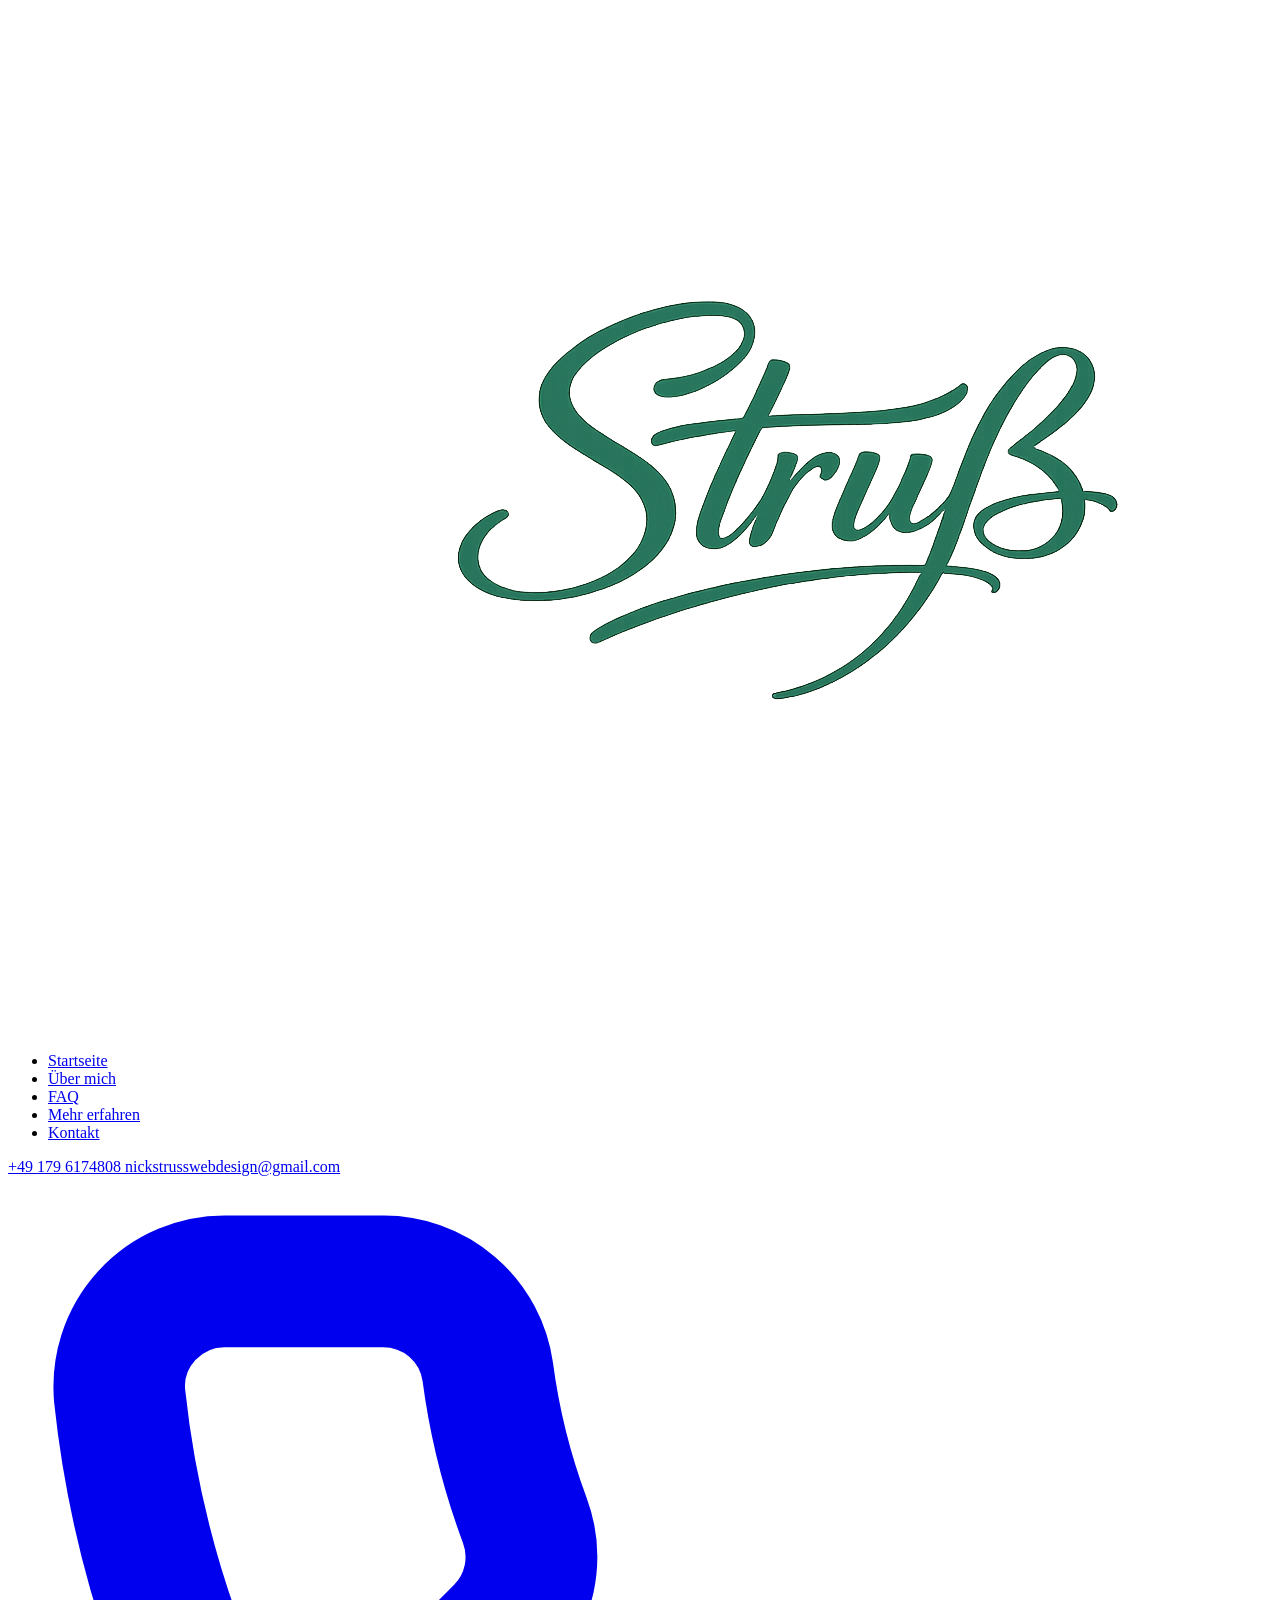
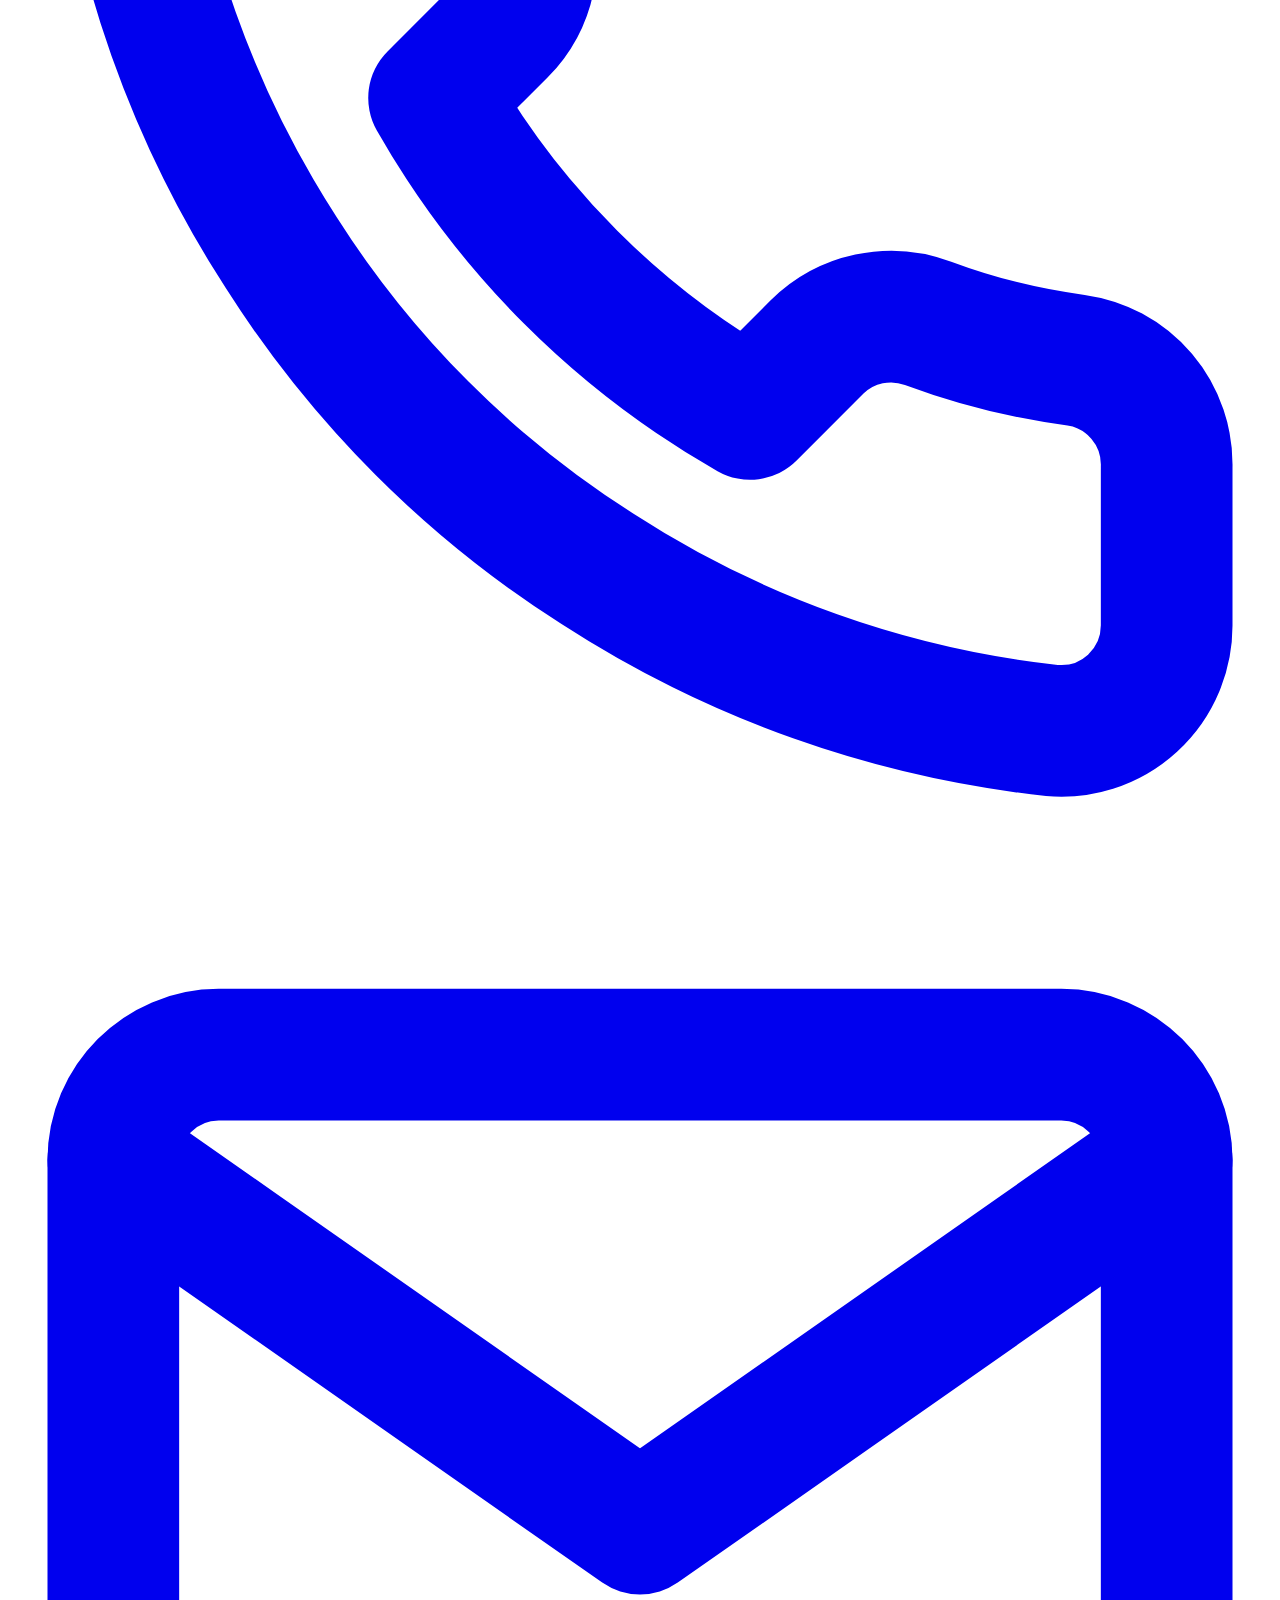
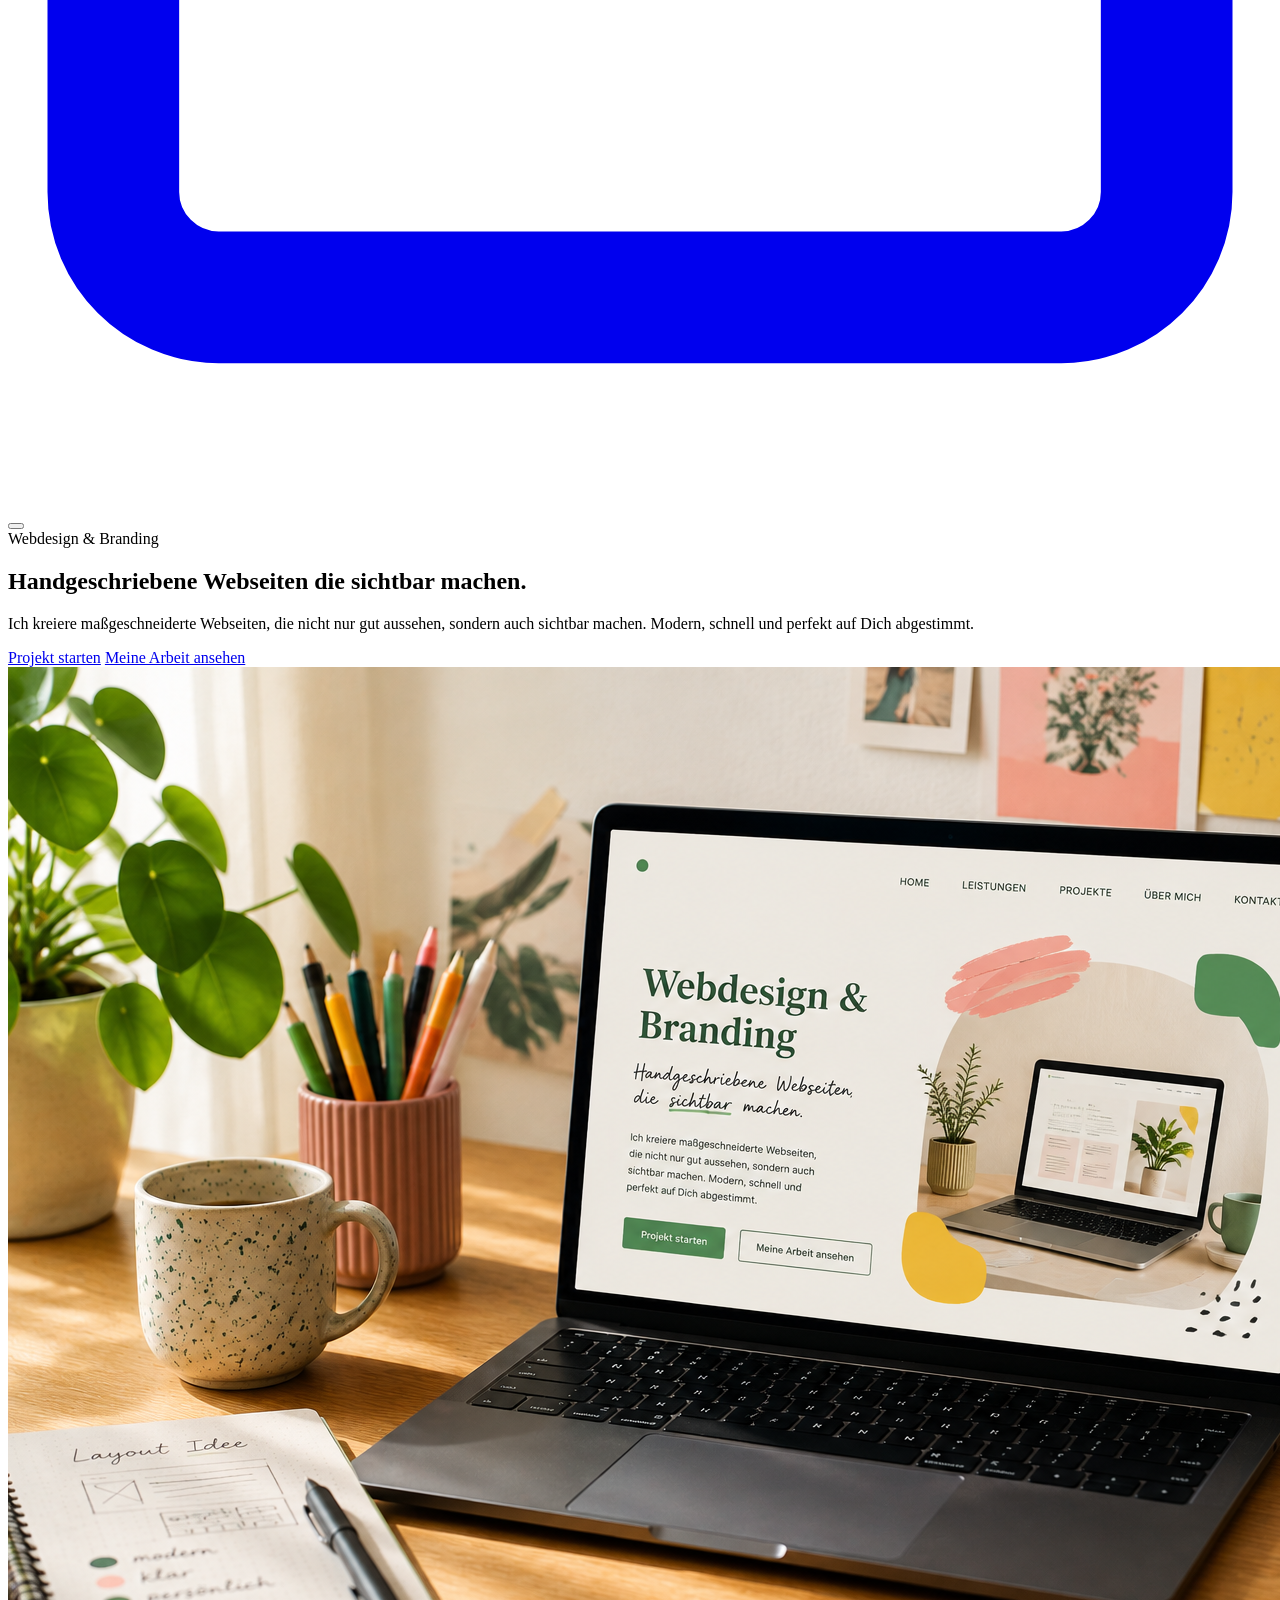
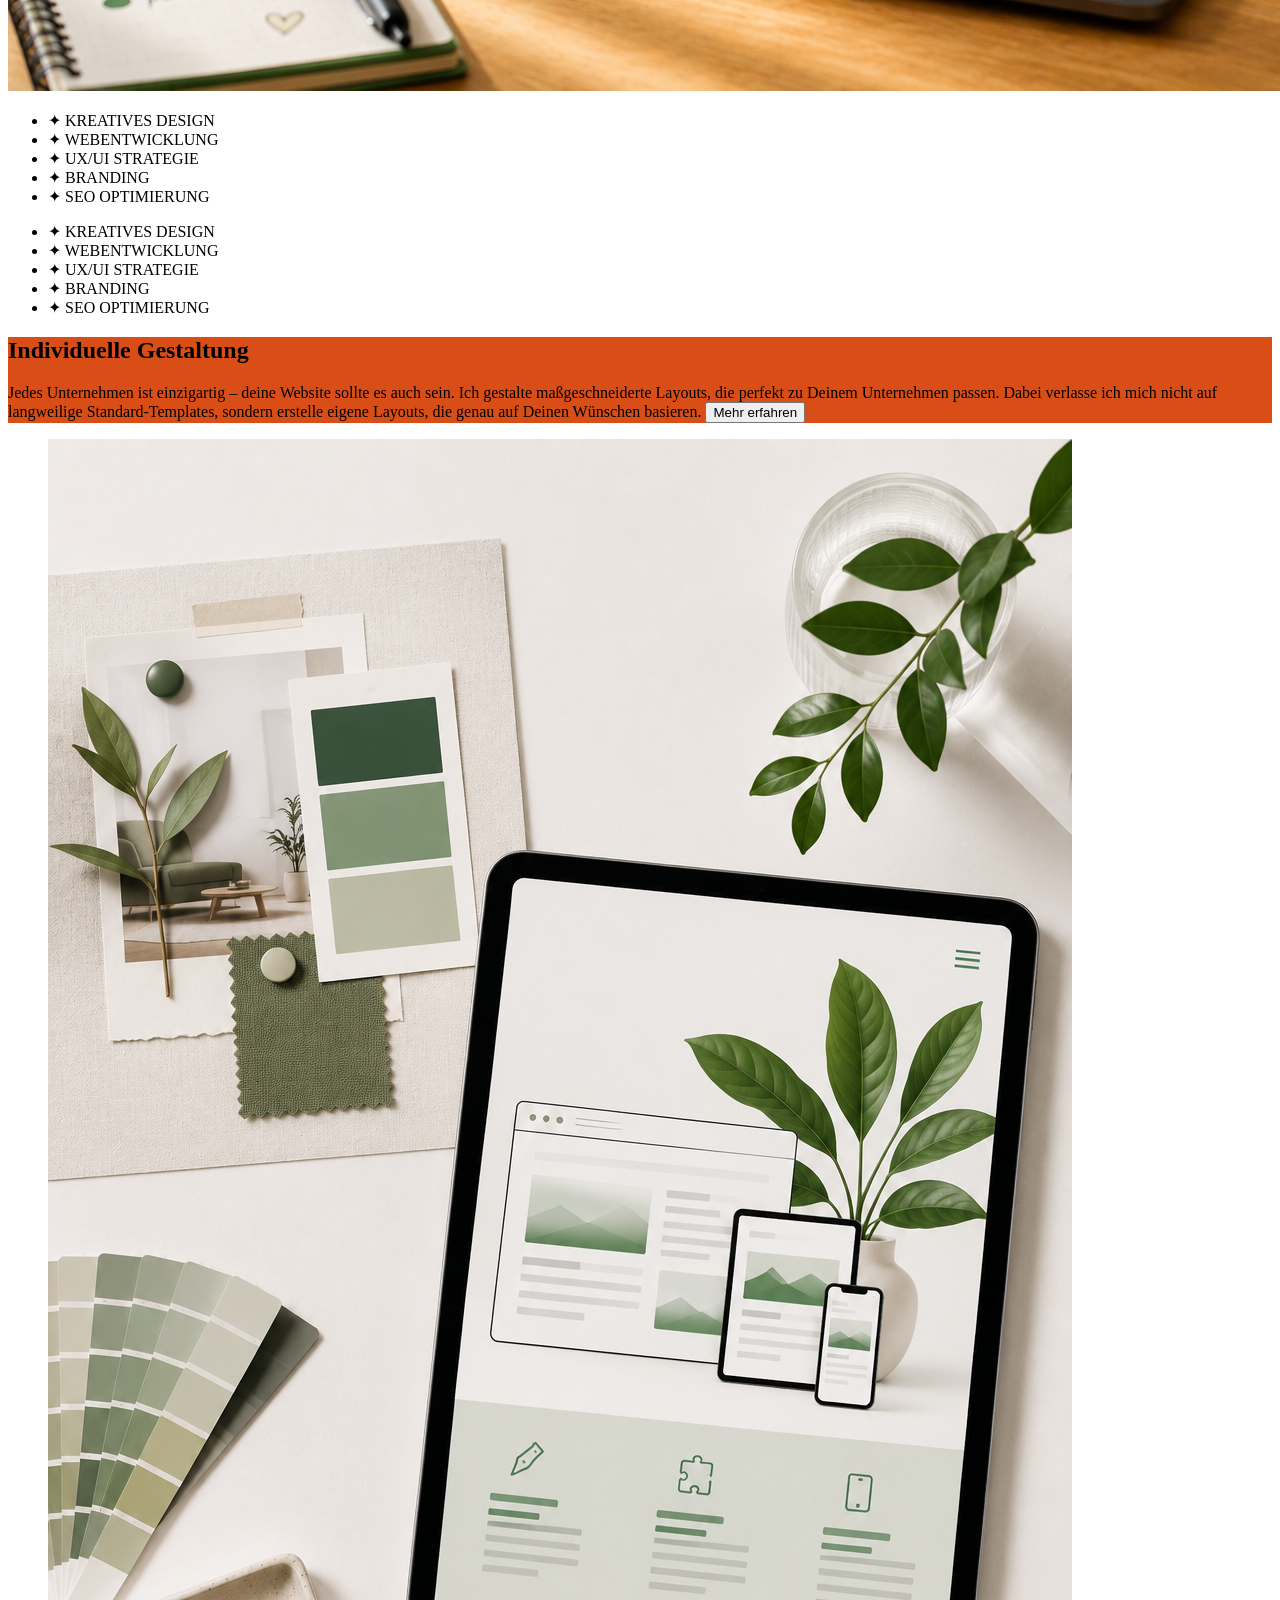
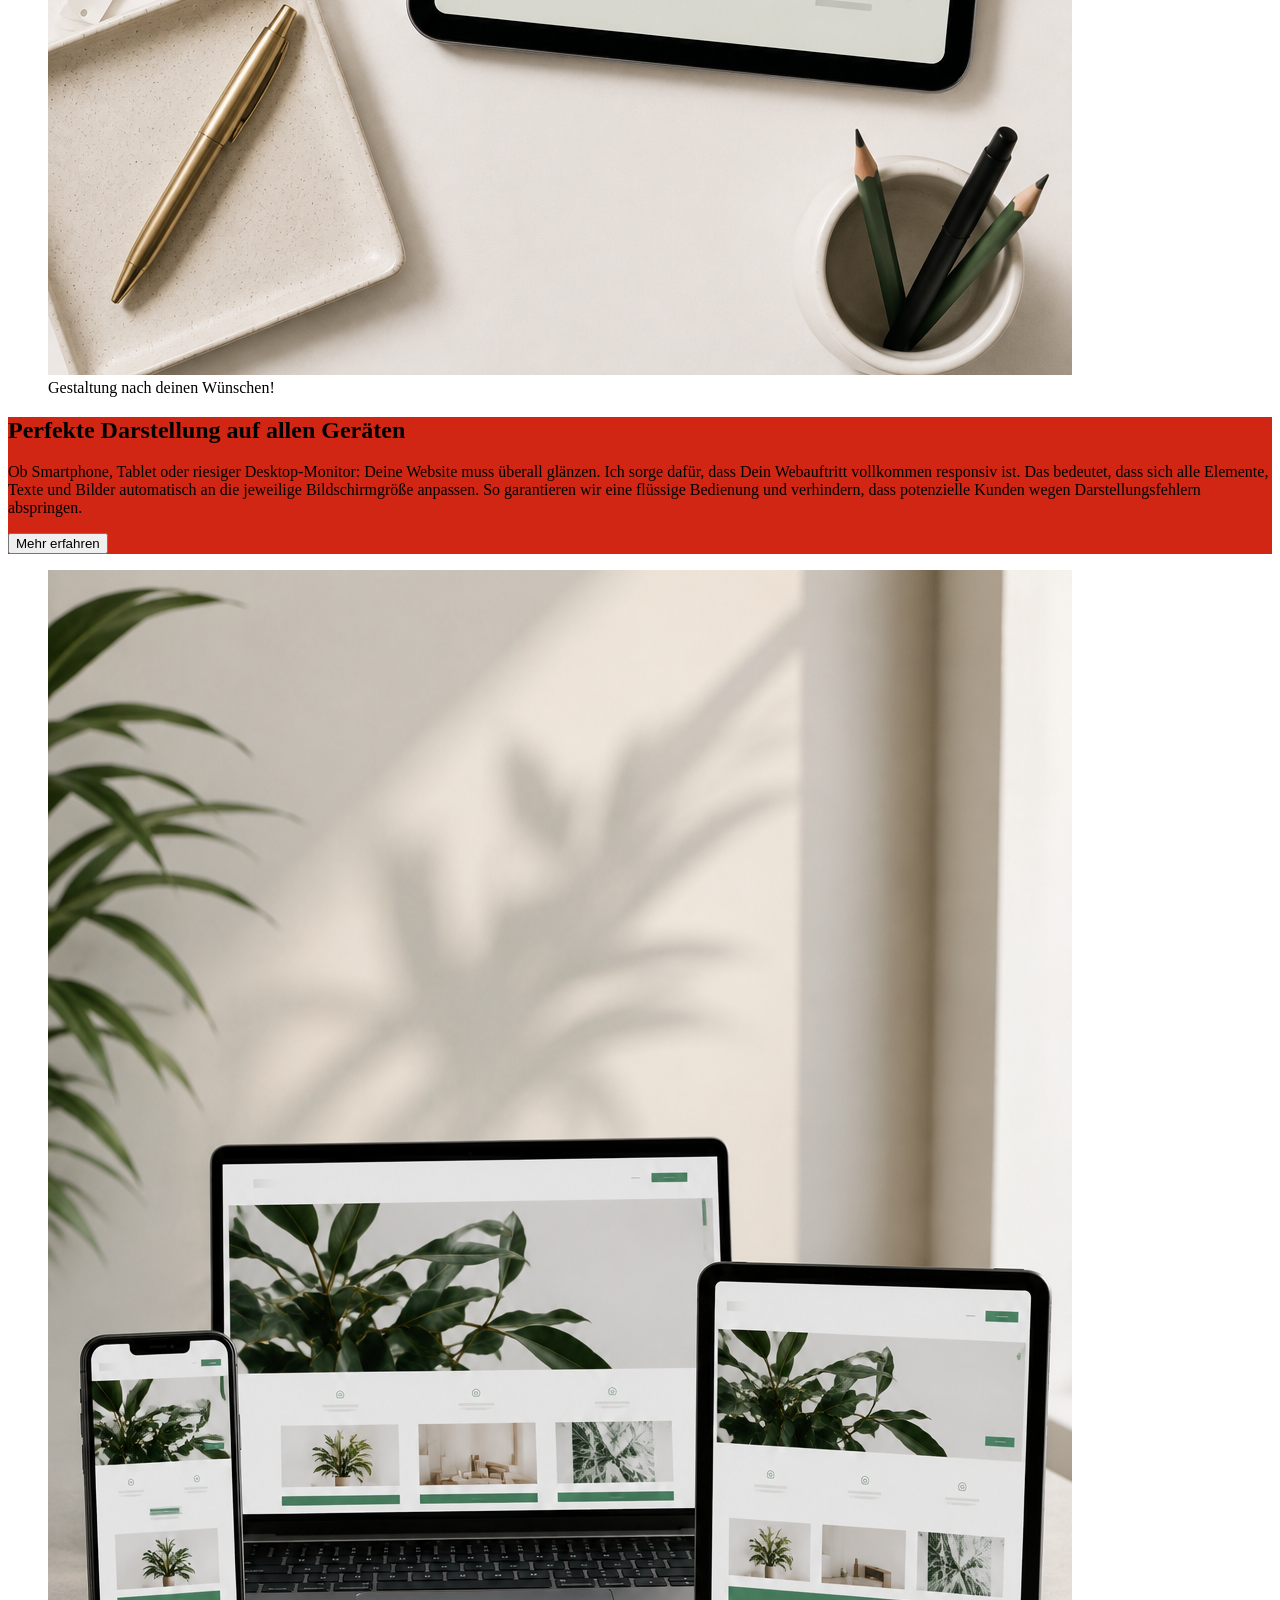
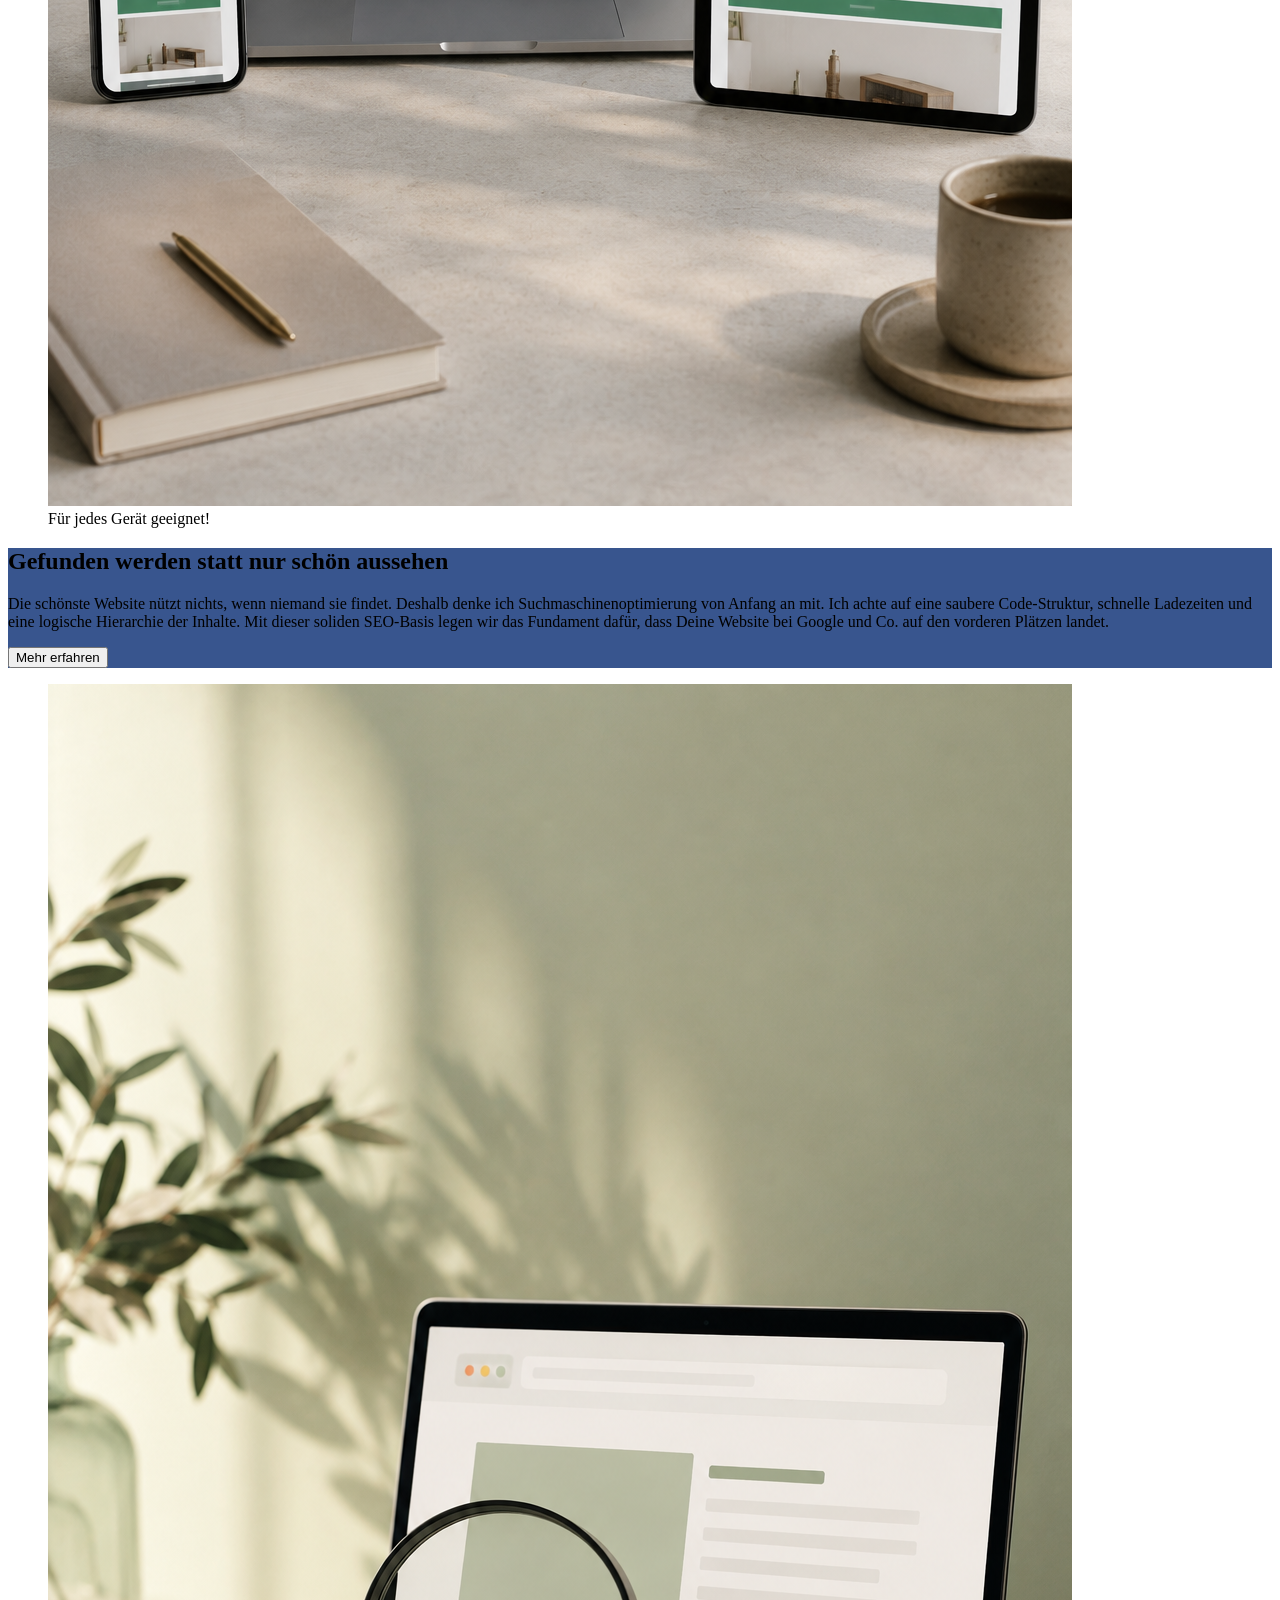
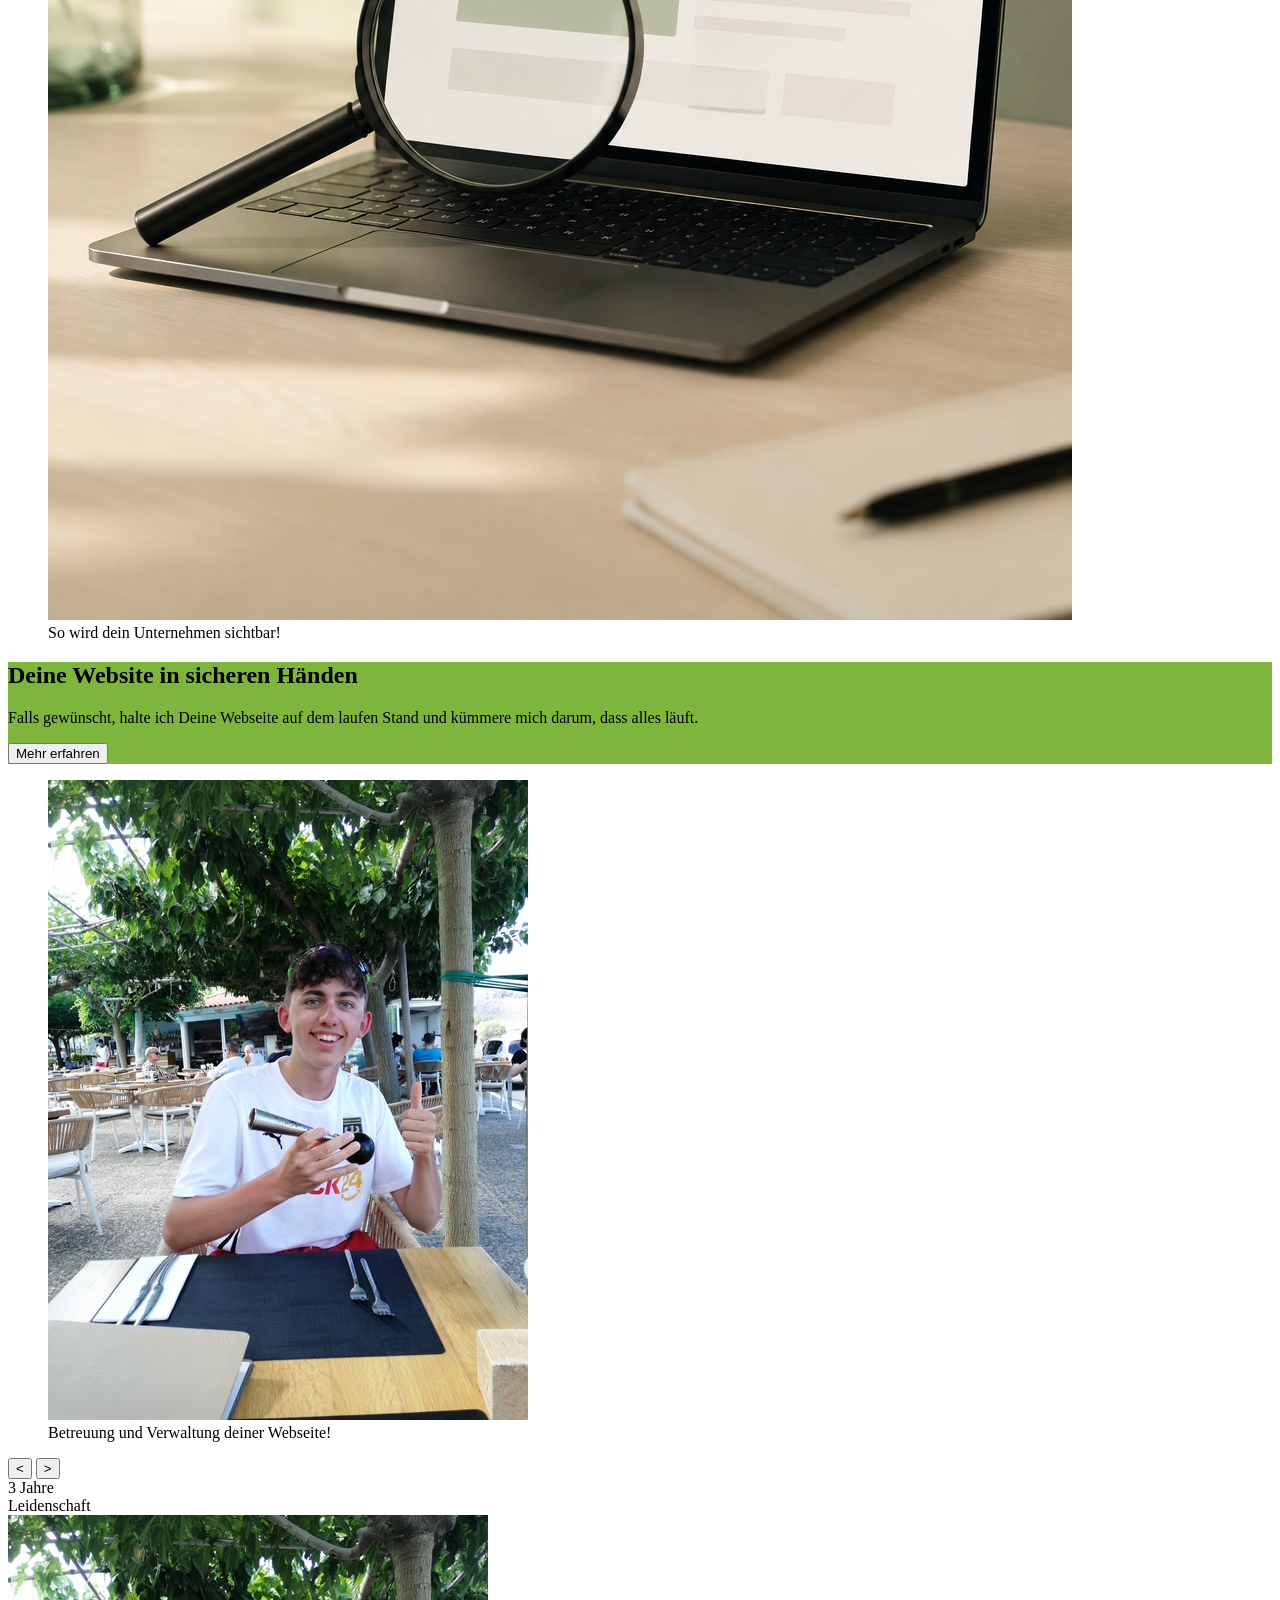
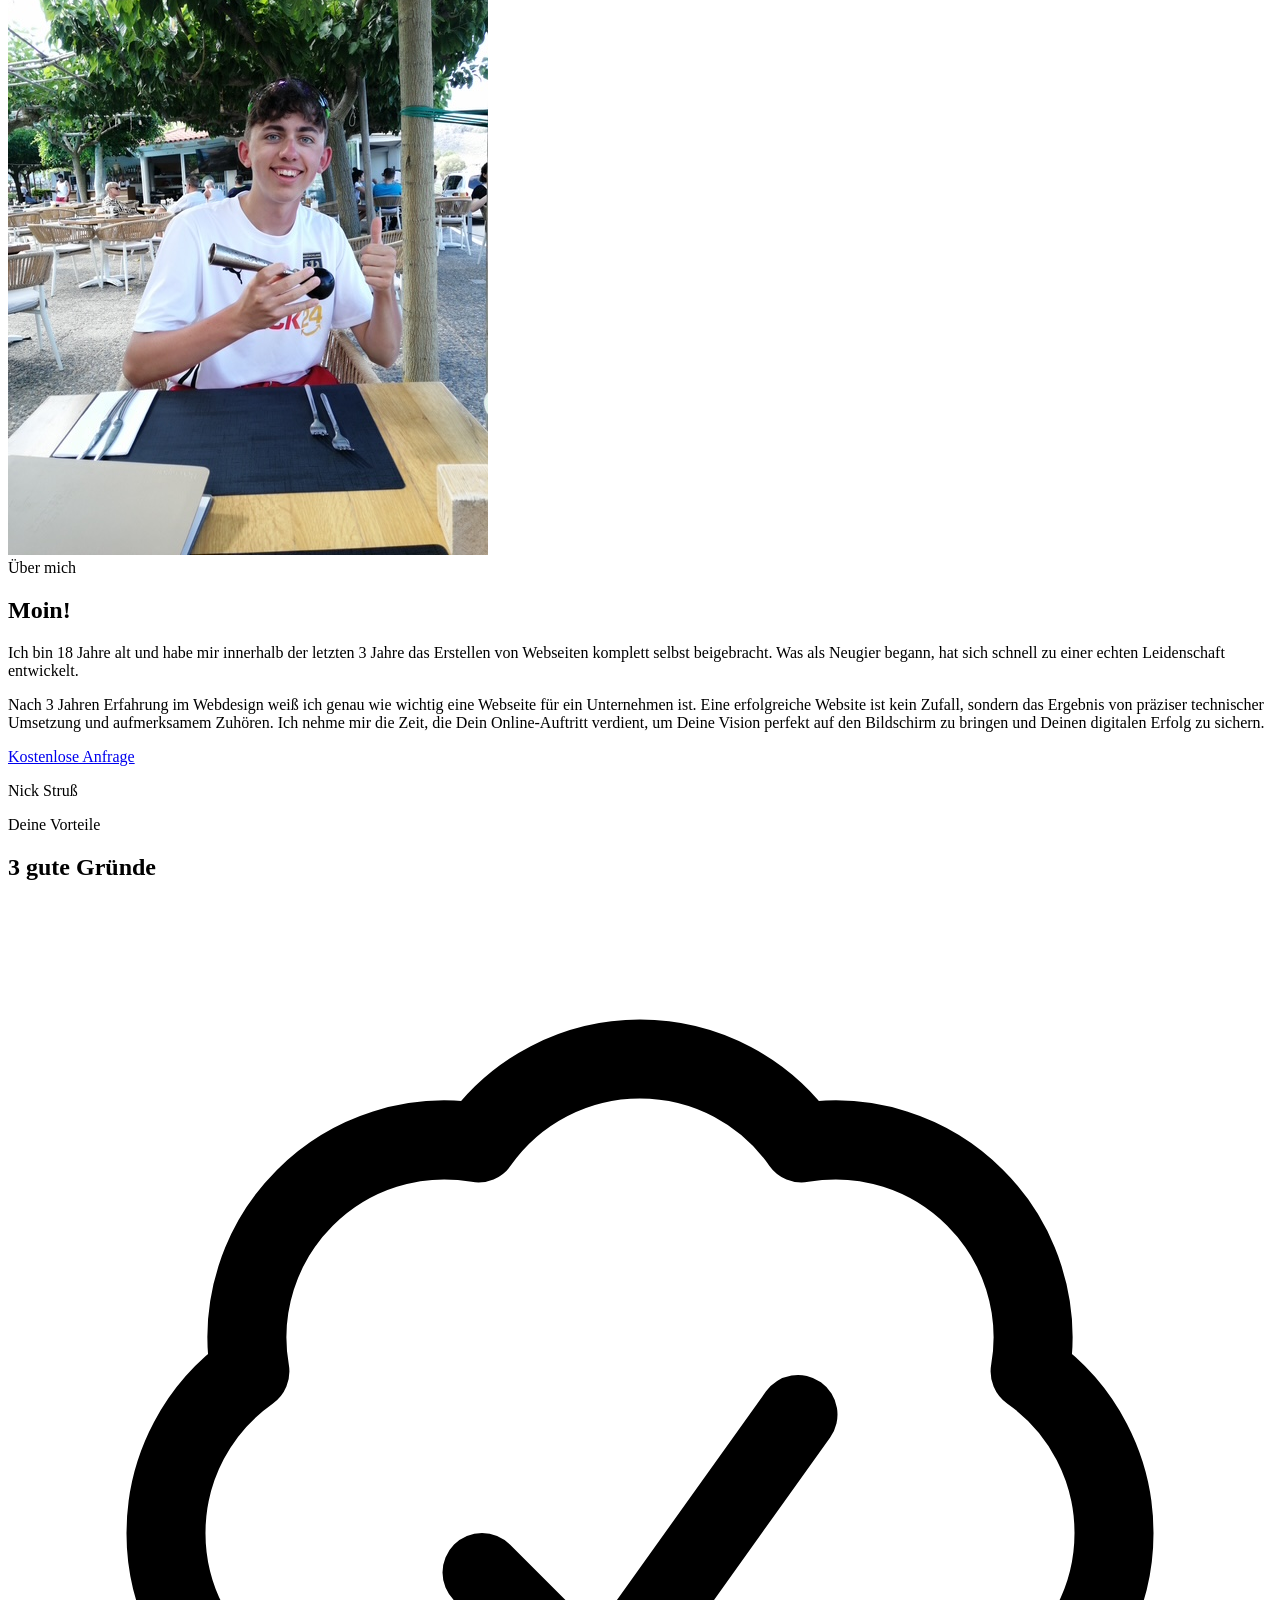
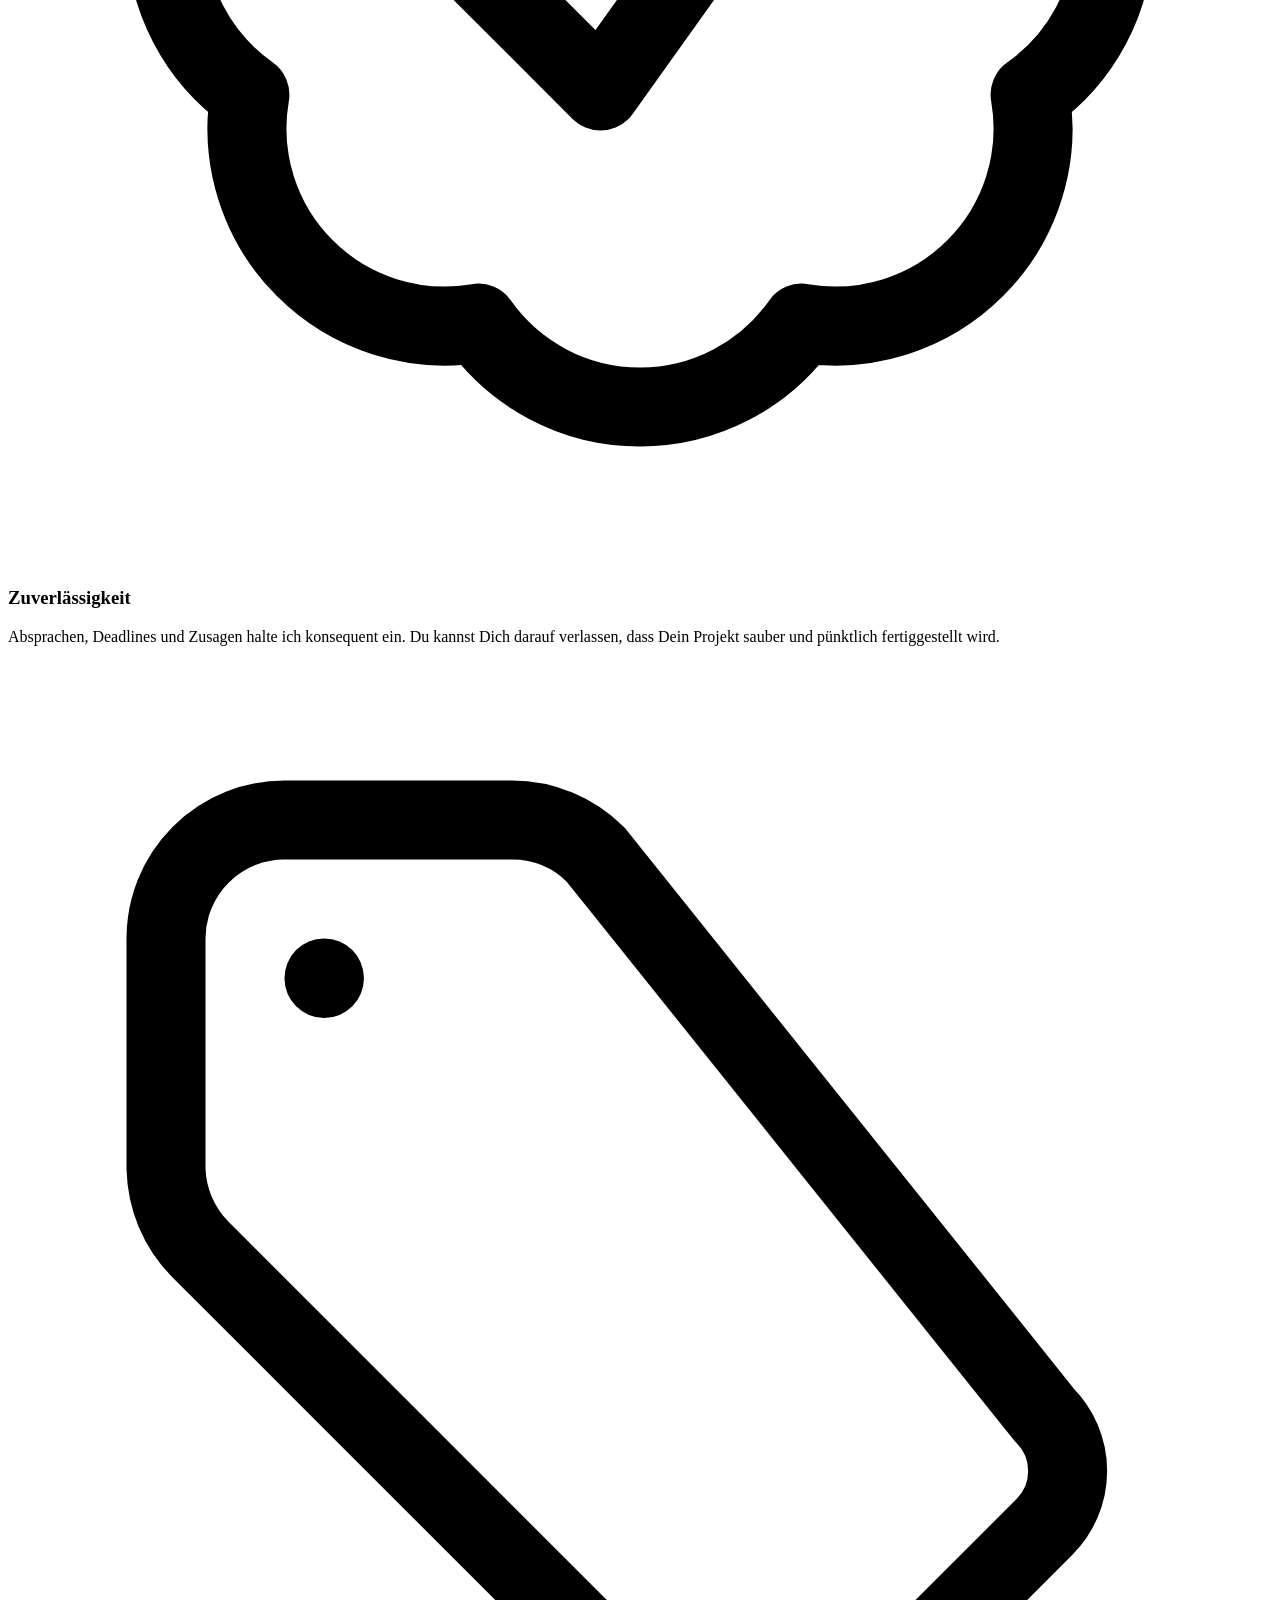
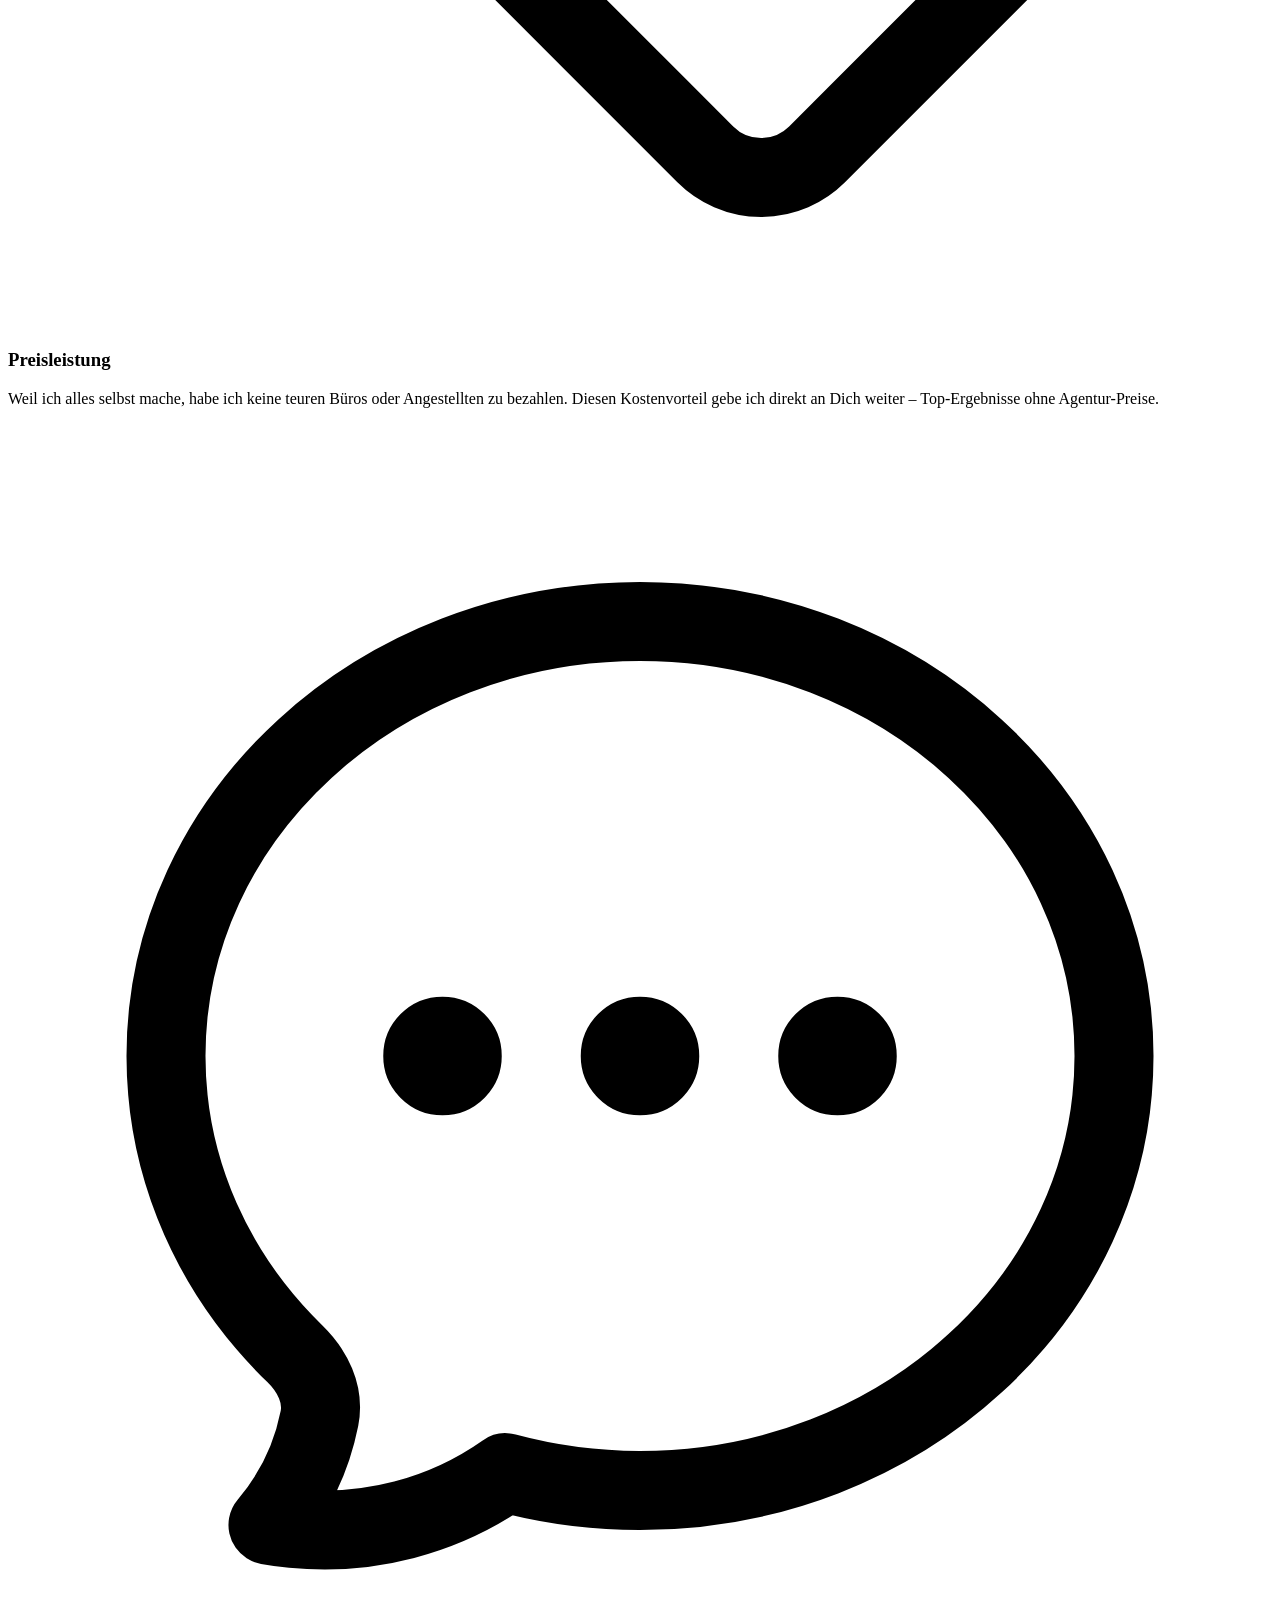
==== commit d9833fc3: "Add files via upload" ====
--- a/index.html
+++ b/index.html
@@ -6,1186 +6,1218 @@
     <title>Document</title>
     <link rel="stylesheet" href="css/style.css">
 </head>
-
-
-
-
-
 <body>
-   
-
-
-<!-- Accessibility: Skip-Link für Tastatur-Nutzer -->
-<a href="#main-content" class="skip-link">Zum Hauptinhalt springen</a>
-
-<header class="site-header" id="site-header">
-  <nav class="navbar" aria-label="Hauptnavigation">
-    <div class="nav-container">
-      
-      <!-- Brand Logo -->
-      <a href="#" class="nav-logo" aria-label="Salon Paprika - Zur Startseite">
-        <span class="logo-text">Salon Paprika</span>
-      </a>
-
-      <!-- Hamburger Button (Animated Icon) -->
-      <button 
-        type="button"
-        class="hamburger" 
-        id="hamburger-btn"
-        aria-expanded="false" 
-        aria-controls="primary-navigation" 
-        aria-label="Menü öffnen"
-      >
-        <span class="hamburger-box" aria-hidden="true">
-          <span class="bar"></span>
-          <span class="bar"></span>
-          <span class="bar"></span>
-        </span>
-        <span class="sr-only">Menü</span>
-      </button>
-
-      <!-- Mobile Overlay Backdrop -->
-      <div class="nav-overlay" id="nav-overlay" aria-hidden="true"></div>
-
-      <!-- Navigations-Liste -->
-      <div class="nav-wrapper" id="primary-navigation">
-        <ul class="nav-menu">
-          <li class="nav-item">
-            <a href="#home" class="nav-link is-active" aria-current="page">
-              <span>Home</span>
-            </a>
-          </li>
-          <li class="nav-item">
-            <a href="#leistungen" class="nav-link">
-              <span>Leistungen</span>
-            </a>
-          </li>
-          <li class="nav-item">
-            <a href="#about" class="nav-link">
-              <span>Über uns</span>
-            </a>
-          </li>
-          <li class="nav-item">
-            <a href="#kontakt" class="nav-link">
-              <span>Kontakt</span>
-            </a>
-          </li>
-          <!-- Optisch hervorgehobener CTA-Link -->
-          <li class="nav-item nav-item-cta">
-            <a href="#termin" class="btn-nav-cta">
-              <svg class="btn-icon" aria-hidden="true" width="18" height="18" viewBox="0 0 24 24" fill="none" stroke="currentColor" stroke-width="2" stroke-linecap="round" stroke-linejoin="round">
-                <rect x="3" y="4" width="18" height="18" rx="2" ry="2"></rect>
-                <line x1="16" y1="2" x2="16" y2="6"></line>
-                <line x1="8" y1="2" x2="8" y2="6"></line>
-                <line x1="3" y1="10" x2="21" y2="10"></line>
-              </svg>
-              <span>Termin anfragen</span>
-            </a>
-          </li>
-        </ul>
-      </div>
-
-    </div>
-  </nav>
+    
+
+
+
+
+
+     <header class="main-header">
+    <nav class="navbar" aria-label="Hauptnavigation">
+        <div class="nav-container">
+            
+            <div class="nav-logo">
+                <a href="index.html" aria-label="Startseite">
+                    <img src="icon/struß-logo.png" alt="" class="logo-img">
+                </a>
+            </div>
+
+            <div class="nav-wrapper">
+                <ul class="nav-links" id="primary-navigation">
+                    <li class="nav-item">
+                        <a href="index.html" class="nav-link">Startseite</a>
+                    </li>
+                  <!--   <li class="nav-item has-dropdown">
+                        <a href="index.html#Projektübersicht" class="nav-link" aria-haspopup="true" aria-expanded="false">
+                            Über mich<span class="icon-arrow"></span>
+                        </a>
+<ul class="dropdown-panel">
+    <li class="dropdown-mega-wrapper" style="display: flex; width: 100%; gap: 20px;">
+        
+        <div class="dropdown-panel-left">
+            <ul>
+            </ul>
+        </div>
+       
+        <div class="menu-card" style="position: relative; flex-grow: 1; min-height: 250px;">
+            <section class="slider">
+                <div class="list">
+                    <div class="item active">
+                        <div class="image" style="--url: url('img/image4.jpeg')"></div>
+                        <div class="text"><h2>Willkommen auf meiner Webseite!</h2></div>
+                    </div>
+                    <div class="item">
+                        <div class="image" style="--url: url('img/image2.jpeg')"></div>
+                        <div class="text"><h2>Willkommen auf meiner Webseite!</h2></div>
+                    </div>
+                    <div class="item">
+                        <div class="image" style="--url: url('img/image5.jpeg')"></div>
+                        <div class="text"><h2>Willkommen auf meiner Webseite!</h2></div>
+                    </div>
+                </div>
+            </section>
+        </div>
+
+    </li>
+</ul>
+         -->
+                    
+                    <li class="nav-item"><a href="#about" class="nav-link">Über mich</a></li> 
+                     <li class="nav-item"><a href="#faqsection" class="nav-link">FAQ</a></li> 
+                    <li class="nav-item"><a href="#laptop-scroll-section" class="nav-link">Mehr erfahren</a></li>            
+                    <li class="nav-item"><a href="#Kontaktsektion" class="nav-link">Kontakt</a></li>
+                </ul>
+            </div>
+
+          <div class="nav-actions">
+    <div class="nav-contact-info">
+        <a href="tel:+491796174808" class="contact-text-link tel">
+            <span class="label"></span> +49 179 6174808
+        </a>   
+        <a href="mailto:nickstrusswebdesign@gmail.com" class="contact-text-link mail">
+            <span class="label"></span> nickstrusswebdesign@gmail.com
+        </a>
+    </div>
+
+    <a href="tel:+491796174808" class="action-btn-square" aria-label="Anrufen">
+        <svg viewBox="0 0 24 24" fill="none" stroke="currentColor" stroke-width="2.5" stroke-linecap="round" stroke-linejoin="round" class="icon-svg"><path d="M22 16.92v3a2 2 0 0 1-2.18 2 19.79 19.79 0 0 1-8.63-3.07 19.5 19.5 0 0 1-6-6 19.79 19.79 0 0 1-3.07-8.67A2 2 0 0 1 4.11 2h3a2 2 0 0 1 2 1.72 12.84 12.84 0 0 0 .7 2.81 2 2 0 0 1-.45 2.11L8.09 9.91a16 16 0 0 0 6 6l1.27-1.27a2 2 0 0 1 2.11-.45 12.84 12.84 0 0 0 2.81.7A2 2 0 0 1 22 16.92z"></path></svg>
+    </a>
+
+    <a href="mailto:nickstrusswebdesign@gmail.com" class="action-btn-square" aria-label="E-Mail schreiben">
+        <svg viewBox="0 0 24 24" fill="none" stroke="currentColor" stroke-width="2.5" stroke-linecap="round" stroke-linejoin="round" class="icon-svg"><path d="M4 4h16c1.1 0 2 .9 2 2v12c0 1.1-.9 2-2 2H4c-1.1 0-2-.9-2-2V6c0-1.1.9-2 2-2z"></path><polyline points="22,6 12,13 2,6"></polyline></svg>
+    </a>
+
+    <button class="mobile-nav-toggle" aria-controls="primary-navigation" aria-expanded="false">
+        <div class="hamburger-box"><span class="hamburger-inner"></span></div>
+    </button>
+</div>
+
+
+
+        </div>
+    </nav>
 </header>
 
 
-
-
-
-
-
-
-
-<section class="hero">
-  <div class="hero-bg">
-    <div class="hero-overlay"></div>
-  </div>
-  
+<main>
+
+
+
+
+
+
+
+
+
+
+
+
+
+
+
+
+
+
+
+<section class="hero-section">
   <div class="hero-container">
     <div class="hero-content">
-      <div class="hero-header">
-        <span class="hero-label">Hohnstorf (Elbe)</span>
-        <span class="hero-divider"></span>
-        <span class="hero-label-sub">Inh. Melanie Diedrich</span>
-      </div>
-      
+      <span class="hero-badge">Webdesign & Branding</span>
       <h1 class="hero-title">
-        Mellis Haarstudio<br>
-        <span class="text-italic">Dein Look in besten Händen.</span>
+       Handgeschriebene Webseiten die <span class="highlight">sichtbar</span> machen.
       </h1>
-      
       <p class="hero-description">
-        Erlebe meisterhafte Haarkunst, individuelle Colorationen und professionelles Styling. Wir nehmen uns Zeit für deine Schönheit und dein Wohlbefinden.
+        Ich kreiere maßgeschneiderte Webseiten, die nicht nur gut aussehen, sondern auch sichtbar machen. Modern, schnell und perfekt auf Dich abgestimmt.
       </p>
-
       <div class="hero-actions">
-        <a href="#termin" class="btn btn-primary">
-          <span>Termin vereinbaren</span>
-          <svg class="btn-arrow" viewBox="0 0 24 24" fill="none" stroke="currentColor">
-            <path d="M5 12h14M12 5l7 7-7 7" stroke-width="2" stroke-linecap="round" stroke-linejoin="round"/>
-          </svg>
-        </a>
-        <a href="https://maps.google.com/?q=Adolf-Lüchau-Weg+1,+21522+Hohnstorf+(Elbe)" target="_blank" class="btn btn-text">
-          <svg class="location-icon" viewBox="0 0 24 24" fill="none" stroke="currentColor">
-            <path d="M12 2C8.13 2 5 5.13 5 9c0 5.25 7 13 7 13s7-7.75 7-13c0-3.87-3.13-7-7-7z" stroke-width="2"/>
-            <circle cx="12" cy="9" r="2.5" stroke-width="2"/>
-          </svg>
-          Adolf-Lüchau-Weg 1
-        </a>
-      </div>
-    </div>
-
-    <!-- Live Social Proof Badge -->
-    <div class="hero-badge-floating">
-      <span class="badge-number">4.9</span>
-      <div class="badge-text">
-        <span class="stars">★★★★★</span>
-        <span class="sub">Über 60 Bewertungen</span>
-      </div>
+        <a href="#Kontaktsektion" class="btn btn-primary">Projekt starten</a>
+        <a href="#laptop-scroll-section" class="btn btn-secondary">Meine Arbeit ansehen</a>
+      </div>
+    </div>
+
+    <div class="hero-image">
+      <img src="img/entry.png" alt="Modernes Webdesign Mockup" class="responsive-img">
     </div>
   </div>
 </section>
 
 
 
-
-
-
-
-
-
-
-
-
-<main>
-
-
-
-
-
-
-
-
-
-
-
-<!-- STATEMENT SECTION -->
-<section class="st-statement-section" aria-label="Philosophie">
-  <div class="st-statement-container">
-    <h1 class="st-statement__title">
-      Hier kennt man sich. Hier vertraut man sich.
-    </h1>
-    <p class="st-statement__subtitle">
-     Egal ob aus dem Nachbardorf oder direkt von nebenan: Wir nehmen uns Zeit für dich, dein Haar und eine entspannte Auszeit vom Alltag.
-    </p>
+<section class="ticker-section">
+    <div class="ticker-wrapper">
+        <ul class="ticker-list">
+            <li>✦ KREATIVES DESIGN</li>
+            <li>✦ WEBENTWICKLUNG</li>
+            <li>✦ UX/UI STRATEGIE</li>
+            <li>✦ BRANDING</li>
+            <li>✦ SEO OPTIMIERUNG</li>
+        </ul>
+        <ul class="ticker-list" aria-hidden="true">
+            <li>✦ KREATIVES DESIGN</li>
+            <li>✦ WEBENTWICKLUNG</li>
+            <li>✦ UX/UI STRATEGIE</li>
+            <li>✦ BRANDING</li>
+            <li>✦ SEO OPTIMIERUNG</li>
+        </ul>
+    </div>
+</section>
+
+
+  <section class="carousel next">
+            <div class="list">
+                <article class="item other_1">
+                    <div class="main-content" 
+                    style="background-color: #d94e17;">
+                        <div class="content">
+                            <h2>Individuelle Gestaltung</h2>
+                         <!--   <p class="price">$ 20</p> -->
+                            <p class="description">
+                              Jedes Unternehmen ist einzigartig – deine Website sollte es auch sein. Ich gestalte maßgeschneiderte Layouts, die perfekt zu Deinem Unternehmen passen. Dabei verlasse ich mich nicht auf langweilige Standard-Templates, sondern erstelle eigene Layouts, die genau auf Deinen Wünschen basieren.
+                            <button class="addToCard" onclick="document.getElementById('laptop-scroll-section').scrollIntoView({ behavior: 'smooth' });">
+                              Mehr erfahren
+                            </button>
+                        </div>
+                    </div>
+                    <figure class="image">
+                        <img src="img/gestaltung.png" alt="">
+                        <figcaption>Gestaltung nach deinen Wünschen!</figcaption>
+                    </figure>
+                </article>
+                <article class="item active">
+                    <div class="main-content" 
+                    style="background-color: #d02613;">
+                        <div class="content">
+                            <h2>Perfekte Darstellung auf allen Geräten</h2>
+                             <!--   <p class="price">$ 20</p> -->
+                            <p class="description">
+                            Ob Smartphone, Tablet oder riesiger Desktop-Monitor: Deine Website muss überall glänzen. Ich sorge dafür, dass Dein Webauftritt vollkommen responsiv ist. Das bedeutet, dass sich alle Elemente, Texte und Bilder automatisch an die jeweilige Bildschirmgröße anpassen. So garantieren wir eine flüssige Bedienung und verhindern, dass potenzielle Kunden wegen Darstellungsfehlern abspringen.
+                            </p>
+                            <button class="addToCard" onclick="document.getElementById('laptop-scroll-section').scrollIntoView({ behavior: 'smooth' });">
+                                Mehr erfahren
+                            </button>
+                        </div>
+                    </div>
+                    <figure class="image">
+                        <img src="img/responsiv.png" alt="">
+                        <figcaption>Für jedes Gerät geeignet!</figcaption>
+                    </figure>
+                </article>
+                <article class="item other_2">
+                    <div class="main-content" 
+                    style="background-color: #38558e;">
+                        <div class="content">
+                            <h2>Gefunden werden statt nur schön aussehen</h2>
+                           <!--  <p class="price">$ 20</p> -->
+                            <p class="description">
+                             Die schönste Website nützt nichts, wenn niemand sie findet. Deshalb denke ich Suchmaschinenoptimierung von Anfang an mit. Ich achte auf eine saubere Code-Struktur, schnelle Ladezeiten und eine logische Hierarchie der Inhalte. Mit dieser soliden SEO-Basis legen wir das Fundament dafür, dass Deine Website bei Google und Co. auf den vorderen Plätzen landet.
+                            </p>
+                              <button class="addToCard" onclick="document.getElementById('laptop-scroll-section').scrollIntoView({ behavior: 'smooth' });">
+                                  Mehr erfahren
+                              </button>
+                        </div>
+                    </div>
+                    <figure class="image">
+                        <img src="img/finden.png" alt="">
+                        <figcaption>So wird dein Unternehmen sichtbar!</figcaption>
+                    </figure>
+                </article>
+                <article class="item">
+                    <div class="main-content" 
+                    style="background-color: #7eb63d;">
+                        <div class="content">
+                            <h2>Deine Website in sicheren Händen</h2>
+                          <!--   <p class="price">$ 20</p> -->
+                            <p class="description">
+                              Falls gewünscht, halte ich Deine Webseite auf dem laufen Stand und kümmere mich darum, dass alles läuft.
+                            </p>
+                            <button class="addToCard" onclick="document.getElementById('laptop-scroll-section').scrollIntoView({ behavior: 'smooth' });">
+                                   Mehr erfahren
+                            </button>
+                        </div>
+                    </div>
+                    <figure class="image">
+                        <img src="img/image6.jpeg" alt="">
+                        <figcaption>Betreuung und Verwaltung deiner Webseite!</figcaption>
+                    </figure>
+                </article>
+            </div>
+            <div class="arrows">
+                <button id="prev"><</button>
+                <button id="next">></button>
+            </div>
+        </section>
+
+
+
+
+<section id="about" class="about-me">
+    <div class="about-me__container">
+        
+        <div class="about-me__image-area reveal-image">
+            <div class="about-me__badge">
+                <span class="about-me__badge-number">3</span>
+                <span class="about-me__badge-text">Jahre<br>Leidenschaft</span>
+            </div>
+            <div class="about-me__portrait">
+                <img src="img/image6.jpeg" alt="Nick Struß" class="about-me__image">
+            </div>
+            <div class="about-me__image-accent"></div>
+        </div>
+
+        <div class="about-me__content reveal-content">
+            <span class="about-me__subtitle">Über mich</span>
+            <h2 class="about-me__title">Moin!</h2>
+            
+            <div class="about-me__text">
+                <p>Ich bin 18 Jahre alt und habe mir innerhalb der letzten 3 Jahre das Erstellen von Webseiten komplett selbst beigebracht. Was als Neugier begann, hat sich schnell zu einer echten Leidenschaft entwickelt.</p>
+                <p>Nach 3 Jahren Erfahrung im Webdesign weiß ich genau wie wichtig eine Webseite für ein Unternehmen ist. Eine erfolgreiche Website ist kein Zufall, sondern das Ergebnis von präziser technischer Umsetzung und aufmerksamem Zuhören. Ich nehme mir die Zeit, die Dein Online-Auftritt verdient, um Deine Vision perfekt auf den Bildschirm zu bringen und Deinen digitalen Erfolg zu sichern.</p>
+            </div>
+            
+          <!-- <div class="about-me__philosophy">
+                <div class="about-me__phi-item">
+                    <span class="about-me__phi-icon">✨</span>
+                    <span class="about-me__phi-text">Individuelle Beratung</span>
+                </div>
+                <div class="about-me__phi-item">
+                    <span class="about-me__phi-icon">🌿</span>
+                    <span class="about-me__phi-text">Kreativität</span>
+                </div>
+            </div> --> 
+
+            <div class="about-me__footer">
+                <a href="#Kontaktsektion" class="about-me__button">Kostenlose Anfrage</a>
+                <div class="about-me__signature">
+                    <p class="about-me__signature-text">Nick Struß</p>
+                    <div class="about-me__signature-line"></div>
+                </div>
+            </div>
+        </div>
+
+    </div>
+</section>
+
+
+
+<section class="why-us">
+    <div class="why-us__container">
+        <header class="why-us__header reveal-content">
+            <span class="why-us__subtitle">Deine Vorteile</span>
+            <h2 class="why-us__title">3 gute Gründe</h2>
+        </header>
+
+        <div class="why-us__grid">
+            
+            <article class="why-us__card reveal-card-1">
+                <div class="why-us__icon-wrapper">
+                    <svg class="why-us__icon" xmlns="http://www.w3.org/2000/svg" fill="none" viewBox="0 0 24 24" stroke-width="1.5" stroke="currentColor" aria-hidden="true">
+                        <path stroke-linecap="round" stroke-linejoin="round" d="M9 12.75 11.25 15 15 9.75M21 12c0 1.268-.63 2.39-1.593 3.068a3.745 3.745 0 0 1-1.043 3.296 3.745 3.745 0 0 1-3.296 1.043A3.745 3.745 0 0 1 12 21c-1.268 0-2.39-.63-3.068-1.593a3.746 3.746 0 0 1-3.296-1.043 3.745 3.745 0 0 1-1.043-3.296A3.745 3.745 0 0 1 3 12c0-1.268.63-2.39 1.593-3.068a3.745 3.745 0 0 1 1.043-3.296 3.746 3.746 0 0 1 3.296-1.043A3.746 3.746 0 0 1 12 3c1.268 0 2.39.63 3.068 1.593a3.746 3.746 0 0 1 3.296 1.043 3.746 3.746 0 0 1 1.043 3.296A3.745 3.745 0 0 1 21 12Z" />
+                    </svg>
+                </div>
+                <h3 class="why-us__card-title">Zuverlässigkeit</h3>
+                <p class="why-us__card-text">
+                    Absprachen, Deadlines und Zusagen halte ich konsequent ein. Du kannst Dich darauf verlassen, dass Dein Projekt sauber und pünktlich fertiggestellt wird.
+                </p>
+            </article>
+
+            <article class="why-us__card reveal-card-2">
+                <div class="why-us__icon-wrapper">
+                    <svg class="why-us__icon" xmlns="http://www.w3.org/2000/svg" fill="none" viewBox="0 0 24 24" stroke-width="1.5" stroke="currentColor" aria-hidden="true">
+                        <path stroke-linecap="round" stroke-linejoin="round" d="M9.568 3H5.25A2.25 2.25 0 0 0 3 5.25v4.318c0 .597.237 1.17.659 1.591l9.581 9.581a1.5 1.5 0 0 0 2.122 0l4.318-4.318a1.5 1.5 0 0 0 0-2.122L11.159 3.659A2.25 2.25 0 0 0 9.568 3Z" />
+                        <path stroke-linecap="round" stroke-linejoin="round" d="M6 6h.008v.008H6V6Z" />
+                    </svg>
+                </div>
+                <h3 class="why-us__card-title">Preisleistung</h3>
+                <p class="why-us__card-text">
+                    Weil ich alles selbst mache, habe ich keine teuren Büros oder Angestellten zu bezahlen. Diesen Kostenvorteil gebe ich direkt an Dich weiter – Top-Ergebnisse ohne Agentur-Preise.
+                </p>
+            </article>
+
+            <article class="why-us__card reveal-card-3">
+                <div class="why-us__icon-wrapper">
+                    <svg class="why-us__icon" xmlns="http://www.w3.org/2000/svg" fill="none" viewBox="0 0 24 24" stroke-width="1.5" stroke="currentColor" aria-hidden="true">
+                        <path stroke-linecap="round" stroke-linejoin="round" d="M8.625 12a.375.375 0 1 1-.75 0 .375.375 0 0 1 .75 0Zm0 0H8.25m4.125 0a.375.375 0 1 1-.75 0 .375.375 0 0 1 .75 0Zm0 0H12m4.125 0a.375.375 0 1 1-.75 0 .375.375 0 0 1 .75 0Zm0 0h-.375M21 12c0 4.556-4.03 8.25-9 8.25a9.764 9.764 0 0 1-2.555-.337A5.972 5.972 0 0 1 5.41 20.97a5.969 5.969 0 0 1-.474-.065 4.48 4.48 0 0 0 .978-2.025c.09-.457-.133-.901-.467-1.226C3.93 16.178 3 14.189 3 12c0-4.556 4.03-8.25 9-8.25s9 3.694 9 8.25Z" />
+                    </svg>
+                </div>
+                <h3 class="why-us__card-title">Direkt &amp; Unkompliziert</h3>
+                <p class="why-us__card-text">
+                    Vergiss lange E-Mail-Ketten und steife Meetings. Wir schreiben einfach direkt über WhatsApp, Discord oder rufen uns kurz an. Feedback wird sofort umgesetzt.
+                </p>
+            </article>
+
+        </div>
+    </div>
+</section>
+
+
+
+
+<section class="hero-carousel">
+    <div class="hero-carousel__track">
+        
+        <div class="hero-carousel__item hero-carousel__item--active">
+            <div class="hero-carousel__image" style="--url2: url('../img/image1.jpeg')"></div>
+            <div class="hero-carousel__content">
+                <h2 class="hero-carousel__title">,,Weil es im Zeitalter von Ki wichtig ist, dass jemand hinter dem Produkt steht"</h2>
+                <!-- <p class="hero-carousel__text">
+                    Nulla magna irure incididunt irure nisi laboris adipisicing adipisicing ad aliquip exercitation sit duis.
+                </p>
+                <p class="hero-carousel__text">
+                    Ex irure minim eiusmod tempor cillum consectetur ullamco.
+                </p>
+                 --> 
+            </div>
+        </div>
+        
+        <div class="hero-carousel__item">
+            <div class="hero-carousel__image" style="--url2: url('../img/image7.jpeg')"></div>
+            <div class="hero-carousel__content">
+                <h2 class="hero-carousel__title">,,Eine Webseite ist wie das größte Werbeplakat, dass Du aufhängen könntest"</h2>
+            <!--   <p class="hero-carousel__text">
+                    Nulla magna irure incididunt irure nisi laboris adipisicing adipisicing ad aliquip exercitation sit duis.
+                </p>
+                <p class="hero-carousel__text">
+                    Ex irure minim eiusmod tempor cillum consectetur ullamco.
+                </p>
+            -->
+            </div>
+        </div>
+        
+        <div class="hero-carousel__item">
+            <div class="hero-carousel__image" style="--url2: url('../img/image5.jpeg')"></div>
+            <div class="hero-carousel__content">
+                <h2 class="hero-carousel__title">,,Deine eigene Website ist Dein stärkster Verkäufer – rund um die Uhr"</h2>
+             <!--  <p class="hero-carousel__text">
+                    Nulla magna irure incididunt irure nisi laboris adipisicing adipisicing ad aliquip exercitation sit duis.
+                </p>
+                <p class="hero-carousel__text">
+                    Ex irure minim eiusmod tempor cillum consectetur ullamco.
+                </p>
+            -->
+            </div>
+        </div>
+
+    </div>
+
+    <div class="hero-carousel__navigation">
+        <button class="hero-carousel__btn hero-carousel__btn--prev" id="js-carousel-prev" aria-label="Vorheriger Slide">
+            <svg class="hero-carousel__icon" aria-hidden="true" xmlns="http://www.w3.org/2000/svg" width="24" height="24" fill="none" viewBox="0 0 24 24">
+                <path stroke="currentColor" stroke-linecap="round" stroke-linejoin="round" stroke-width="2" d="M5 12h14M5 12l4-4m-4 4 4 4"/>
+            </svg>
+        </button>
+        <button class="hero-carousel__btn hero-carousel__btn--next" id="js-carousel-next" aria-label="Nächster Slide">
+            <svg class="hero-carousel__icon" aria-hidden="true" xmlns="http://www.w3.org/2000/svg" width="24" height="24" fill="none" viewBox="0 0 24 24">
+                <path stroke="currentColor" stroke-linecap="round" stroke-linejoin="round" stroke-width="2" d="M19 12H5m14 0-4 4m4-4-4-4"/>
+            </svg>
+        </button>
+    </div>
+</section>
+
+
+
+
+
+
+
+
+
+       <section id="faqsection" aria-labelledby="faq-main-title">
+    <div class="faq-container">
+        
+        <div class="faq-header">
+            <h2 id="faq-main-title">FAQ - Häufig gestellte Fragen</h2>
+        </div>
+
+        <div class="faqwrapper">
+            
+            <div class="item">
+                <button class="faq-question" aria-expanded="false">
+                    <span>Wie lange dauert die Erstellung einer Website?</span>
+                    <div class="icon" aria-hidden="true"></div>
+                </button>
+                <div class="faq-answer">
+                    <p>Die Erstellungsdauer hängt stark vom Umfang der Webseite ab. Allgemein dauert die Erstellung ca. 2-4 Wochen.</p>
+                </div>
+            </div>
+
+            <div class="item">
+                <button class="faq-question" aria-expanded="false">
+                    <span>Was kostet ein professionelles Webdesign?</span>
+                    <div class="icon" aria-hidden="true"></div>
+                </button>
+                <div class="faq-answer">
+                    <p>Die Preise für einfache ,,one-page" Webseiten starten bei mir ab 400 Euro. Je nachdem wie umfangreich Deine Webseite sein soll steigt der Preis. Nach unserem kostenlosen Erstgespräch erhältst Du ein maßgeschneidertes Angebot.</p>
+                </div>
+            </div>
+
+            <div class="item">
+                <button class="faq-question" aria-expanded="false">
+                    <span>Wie läuft die Zusammenarbeit ab?</span>
+                    <div class="icon" aria-hidden="true"></div>
+                </button>
+                <div class="faq-answer">
+                    <p>Ich arbeite zuverlässig, transparent und umsichtig. Während des Bearbeitungsprozesses berücksichtige ich Deine Wünsche und Vorstellungen und wir bleiben durchgehend in Kontakt. Alle Details können wir gerne in einem kostenlosen Erstgespräch besprechen.</p>
+                </div>
+            </div>
+
+            <div class="item">
+                <button class="faq-question" aria-expanded="false">
+                    <span>Sind die Websites für Smartphones optimiert?</span>
+                    <div class="icon" aria-hidden="true"></div>
+                </button>
+                <div class="faq-answer">
+                    <p>Ja, absolut. Jede Website wird von mir von Grund auf „Responsive“ gestaltet, sodass sie auf Smartphones, Tablets und Desktop-Monitoren perfekt aussieht.</p>
+                </div>
+            </div>
+
+            <div class="item">
+                <button class="faq-question" aria-expanded="false">
+                    <span>Was passiert, wenn mir der erste Entwurf nicht gefällt?</span>
+                    <div class="icon" aria-hidden="true"></div>
+                </button>
+                <div class="faq-answer">
+                    <p>Während des gesamten Bearbeitungsprozesses nehme ich gerne alle Änderungswünsche und Vorschläge entgegen und versuche Deine Webseite genau auf Deine Vorstellungen anzupassen. Wenn Dir mein erster Entwurf nicht gefällt, dann ist es nicht zu spät ihn noch zu ändern.</p>
+                </div>
+            </div>
+
+            <div class="item">
+                <button class="faq-question" aria-expanded="false">
+                    <span>Übernehmt ihr auch die Wartung der Website?</span>
+                    <div class="icon" aria-hidden="true"></div>
+                </button>
+                <div class="faq-answer">
+                    <p>Ja, ich biete monatliche Wartungspakete an. Ich kümmere mich um kleine Text- oder Bildänderungen und halte Deine Webseite aktuell und modern.</p>
+                </div>
+            </div>
+
+            <div class="item">
+                <button class="faq-question" aria-expanded="false">
+                    <span>Überarbeitest du auch bestehende Webseiten?</span>
+                    <div class="icon" aria-hidden="true"></div>
+                </button>
+                <div class="faq-answer">
+                    <p>Falls Du bereits eine Webseite hast, die über Nachholbedarf verfügt, können wir uns diese gerne gemeinsam anschauen und Verbesserungspotenzial besprechen. Je nachdem was gewünscht ist, kann ich sie überarbeiten oder von Grund auf neu gestalten.</p>
+                </div>
+            </div>
+
+
+        </div>
+    </div>
+</section>
+
+<section id="laptop-scroll-section" class="laptop-scroll-container">
+
+  <div class="background-heading" id="js-bg-heading">
+    So könnte Deine<br><span class="heading-accent">Webseite aussehen!</span>
+  </div>
+
+  <div class="sticky-wrapper" id="js-fixed-wrapper">
+
+    <div class="laptop-scene" id="js-laptop-scene">
+      <div class="laptop-assembly">
+        
+        <div class="laptop-lid" id="js-laptop-lid">
+          <div class="laptop-screen" id="js-laptop-screen">
+            <div class="screen-bezel">
+              <div class="webcam-lens"></div>
+            </div>
+            
+            <div class="screen-glare" id="js-glare"></div>
+
+            <div class="screen-layer website-layer" id="js-website-layer">
+              
+              <div class="hero-wrapper">
+  <img 
+    class="screen-bg-img" 
+    src="img/Blumenerde.jpeg" 
+    alt="Garten Hintergrund"
+  />
+  
+  <div class="screen-overlay"></div>
+
+  <header class="preview-nav">
+    <div class="preview-brand">
+      <span class="brand-dot"></span>
+      <span>Gartenbaudemo</span>
+    </div>
+    
+    <nav class="preview-menu">
+      <span>Home</span>
+      <span>Leistungen</span>
+      <span>Bewertungen</span>
+      <span>Kontakt</span>
+    </nav>
+
+    <div class="preview-contact-actions">
+      <a href="javascript:void(0);" class="nav-contact-btn">📞 Tel</a>
+      <a href="javascript:void(0);" class="nav-contact-btn">✉️ Mail</a>
+    </div>
+  </header>
+
+  <main class="preview-hero">
+    <div class="hero-content-grid">
+      <div class="hero-text-side">
+        <div class="hero-badge">🌿 EXKLUSIVE GARTENGESTALTUNG</div>
+        <h1>Wir erwecken deine<br>Gartenträume <span class="hero-accent">zum Leben.</span></h1>
+        <p>Von der modernen Planung bis zur nachhaltigen Umsetzung – wir schaffen grüne Oasen mit Charakter.</p>
+        
+        <div class="hero-cta-group">
+          <button class="preview-cta">Kontaktiere uns</button>
+          <button class="preview-cta secondary">Unser Leitfaden</button>
+        </div>
+      </div>
+
+      <div class="hero-image-side">
+        <div class="hero-img-wrapper">
+          <img src="img/Giesskanne.jpeg" alt="Garten Gießkanne" class="hero-side-img" />
+        </div>
+      </div>
+    </div>
+  </main>
+</div>
+
+           <section class="preview-section services-section">
+  <div class="section-header">
+    <span class="section-subtitle">EXQUISITE EXPERTISE</span>
+    <h2>Unsere Leistungen</h2>
+  </div>
+
+  <div class="services-slider-wrapper">
+    <div class="services-track" id="js-services-track">
+      
+      <div class="service-card-slide">
+        <div class="card-image-wrapper">
+          <img src="img/Gartenwerkzeug.jpeg" alt="Gartenwerkzeuge" />
+          <div class="card-badge">01</div>
+        </div>
+        <div class="card-content">
+          <div class="card-icon">📐</div>
+          <h3>Gartenwerkzeuge</h3>
+          <p>Wir verkaufen und vermieten Werkzeuge, die Ihnen helfen Ihren Garten zu pflegen und zu bearbeiten</p>
+          <a href="#" class="card-link" onclick="return false;">Mehr erfahren →</a>
+        </div>
+      </div>
+
+      <div class="service-card-slide">
+        <div class="card-image-wrapper">
+          <img src="img/Giesskanne.jpeg" alt="Smart Irrigation" />
+          <div class="card-badge">02</div>
+        </div>
+        <div class="card-content">
+          <div class="card-icon">💧</div>
+          <h3>Bewässerungssysteme</h3>
+          <p>Vollautomatische, app-gesteuerte Micro-Drip-Systeme für maximale Wassereffizienz.</p>
+          <a href="#" class="card-link" onclick="return false;">Mehr erfahren →</a>
+        </div>
+      </div>
+
+      <div class="service-card-slide">
+        <div class="card-image-wrapper">
+          <img src="img/Pflaumeneimer.jpeg" alt="Licht & Ambiente" />
+          <div class="card-badge">03</div>
+        </div>
+        <div class="card-content">
+          <div class="card-icon">💡</div>
+          <h3>Gartenpflege</h3>
+          <p>Wir kümmern uns um Ihren Garten und sorgen dafür, dass Sie sich wohlfühlen.</p>
+          <a href="#" class="card-link" onclick="return false;">Mehr erfahren →</a>
+        </div>
+      </div>
+
+      <div class="service-card-slide">
+        <div class="card-image-wrapper">
+          <img src="img/Kugelbaum.jpeg" alt="Pflanzkonzepte" />
+          <div class="card-badge">04</div>
+        </div>
+        <div class="card-content">
+          <div class="card-icon">🌿</div>
+          <h3>Pflanzkonzepte</h3>
+          <p>Harmonisch abgestimmte Bepflanzung für ganzjährige Blütenpracht und Pflegeleichtigkeit.</p>
+          <a href="#" class="card-link" onclick="return false;">Mehr erfahren →</a>
+        </div>
+      </div>
+
+      <div class="service-card-slide">
+        <div class="card-image-wrapper">
+          <img src="img/Wasser2.jpeg" alt="Naturpools" />
+          <div class="card-badge">05</div>
+        </div>
+        <div class="card-content">
+          <div class="card-icon">🏊</div>
+          <h3>Naturpools & Teiche</h3>
+          <p>Biologische Schwimmteiche und elegante Wasserläufe, nahtlos in die Landschaft integriert.</p>
+          <a href="#" class="card-link" onclick="return false;">Mehr erfahren →</a>
+        </div>
+      </div>
+
+      <div class="service-card-slide">
+        <div class="card-image-wrapper">
+          <img src="img/Beet.jpeg" alt="Terrassen & Steinbau" />
+          <div class="card-badge">06</div>
+        </div>
+        <div class="card-content">
+          <div class="card-icon">🪨</div>
+          <h3>Terrassen & Steinwerk</h3>
+          <p>Edle Natursteinbeläge, moderne Holzdecks und passgenaue Wegebau-Architektur.</p>
+          <a href="#" class="card-link" onclick="return false;">Mehr erfahren →</a>
+        </div>
+      </div>
+
+      <div class="slider-spacer"></div>
+
+    </div>
+
+    <div class="slider-controls">
+      <button class="slider-btn prev-btn" id="js-slider-prev" aria-label="Vorherige Leistung">‹</button>
+      <button class="slider-btn next-btn" id="js-slider-next" aria-label="Nächste Leistung">›</button>
+    </div>
   </div>
 </section>
 
-
-
-
-<!-- PINBOARD GALLERY SECTION -->
-<section class="pinboard-section" aria-label="Impressionen">
-  <!-- Das braune Band im Hintergrund -->
-  <div class="pinboard-tape" aria-hidden="true"></div>
-
-  <div class="pinboard-container">
-    <div class="pinboard-grid">
-
-      <!-- Bild 1 -->
-      <article class="pinboard-card pinboard-card--left">
-        <div class="pinboard-pin" aria-hidden="true"></div>
-        <div class="pinboard-frame">
-          <img src="https://images.unsplash.com/photo-1560066984-138dadb4c035?auto=format&fit=crop&w=800&q=80" alt="Einblicke in den Salon" class="pinboard-img" />
-        </div>
-        <p class="pinboard-caption">Wohlfühlatmosphäre</p>
-      </article>
-
-      <!-- Bild 2 -->
-      <article class="pinboard-card pinboard-card--right">
-        <div class="pinboard-pin" aria-hidden="true"></div>
-        <div class="pinboard-frame">
-          <img src="https://images.unsplash.com/photo-1522337360788-8b13dee7a37e?auto=format&fit=crop&w=800&q=80" alt="Styling Details" class="pinboard-img" />
-        </div>
-        <p class="pinboard-caption">Präzision &amp; Liebe zum Detail</p>
-      </article>
-
-      <!-- Bild 3 -->
-      <article class="pinboard-card pinboard-card--straight">
-        <div class="pinboard-pin" aria-hidden="true"></div>
-        <div class="pinboard-frame">
-          <img src="https://images.unsplash.com/photo-1562322140-8baeececf3df?auto=format&fit=crop&w=800&q=80" alt="Friseur bei der Arbeit" class="pinboard-img" />
-        </div>
-        <p class="pinboard-caption">Echtes Handwerk</p>
-      </article>
-
-    </div>
+<section class="map-premium-wrapper">
+    <div class="map-preview-area" id="mapPreview">
+        <!-- Statisches Vorschaubild anstelle des iframe -->
+        <img 
+            src="img/Blumenerde.jpeg" 
+            alt="Standortkarte Nick Struß Webdesign" 
+            class="map-iframe-base" 
+            style="object-fit: cover; width: 100%; height: 100%;"
+        />
+        
+        <div class="map-center-action">
+            <button type="button" class="map-btn-main" id="openMapBtn">
+                📍 Unser Standort
+            </button>
+        </div>
+    </div>
+
+    <div class="map-fullscreen-overlay" id="mapLightbox">
+        <div class="map-modal-pure">
+            <button type="button" class="map-exit-btn" id="closeMapBtn">
+                <svg viewBox="0 0 24 24" width="20" height="20" stroke="currentColor" stroke-width="2.5" fill="none">
+                    <line x1="18" y1="6" x2="6" y2="18"></line>
+                    <line x1="6" y1="6" x2="18" y2="18"></line>
+                </svg>
+                <span>Schließen</span>
+            </button>
+            <iframe id="fullMapFrame" src="" class="map-iframe-full"></iframe>
+        </div>
+    </div>
+</section>
+
+
+<section id="ueber-uns" class="about-galabau">
+    <div class="glow-orb"></div>
+    <div class="about-wrapper">
+        
+        <div class="about-visual-group">
+            <div class="image-frame">
+                <img src="img/Blume1.jpeg" alt="Gartenbau Experte" class="gardener-image">
+                <div class="floating-stat">
+                    <span class="stat-value">99.8%</span>
+                    <span class="stat-label">Kundenzufriedenheit</span>
+                </div>
+            </div>
+            <div class="experience-card">
+                <div class="card-content">
+                    <span class="big-number">12</span>
+                    <p>Jahre Leidenschaft im <br><strong>Garten- & Landschaftsbau</strong></p>
+                </div>
+            </div>
+        </div>
+
+        <div class="about-info">
+            <div class="brand-eyebrow">
+                <span class="dot"></span>
+                Seit 2014 für Sie da
+            </div>
+            <h2 class="display-title">
+                Ein Garten ist <br>
+                <span class="italic-weight">kein Projekt,</span> <br>
+                sondern Lebensraum.
+            </h2>
+            
+            <div class="about-description">
+                <p class="main-p">
+                    Wir pflanzen nicht nur Grünflächen. Wir gestalten Ihre persönliche Wohlfühloase als Rückzugsort vom Alltag.
+                </p>
+                <div class="garden-feature-line">
+                    <div class="garden-feature-item"><span>✓</span> Meistergeführte Planung</div>
+                    <div class="garden-feature-item"><span>✓</span> Eigenes Experten-Team</div>
+                </div>
+                <button class="garden-cta">
+                    Unsere Geschichte entdecken
+                    <svg viewBox="0 0 24 24" width="18" height="18">
+                        <path d="M5 12h14m-7-7 7 7-7 7" fill="none" stroke="currentColor" stroke-width="2" stroke-linecap="round" stroke-linejoin="round"/>
+                    </svg>
+                </button>
+            </div>
+        </div>
+
+    </div>
+</section>
+
+
+<section id="reviews" class="rev-cinematic-section">
+    <div class="rev-container">
+        
+        <div class="rev-layout">
+            <div class="rev-sidebar">
+                <div class="rev-google-badge">
+                    <svg class="google-icon" viewBox="0 0 24 24" width="20" height="20">
+                        <path fill="#4285F4" d="M22.56 12.25c0-.78-.07-1.53-.2-2.25H12v4.26h5.92c-.26 1.37-1.04 2.53-2.21 3.31v2.77h3.57c2.08-1.92 3.28-4.74 3.28-8.09z"/>
+                        <path fill="#34A853" d="M12 23c2.97 0 5.46-.98 7.28-2.66l-3.57-2.77c-.98.66-2.23 1.06-3.71 1.06-2.86 0-5.29-1.93-6.16-4.53H2.18v2.84C3.99 20.53 7.7 23 12 23z"/>
+                        <path fill="#FBBC05" d="M5.84 14.09c-.22-.66-.35-1.36-.35-2.09s.13-1.43.35-2.09V7.06H2.18C1.43 8.55 1 10.22 1 12s.43 3.45 1.18 4.94l2.85-2.22.81-.63z"/>
+                        <path fill="#EA4335" d="M12 5.38c1.62 0 3.06.56 4.21 1.64l3.15-3.15C17.45 2.09 14.97 1 12 1 7.7 1 3.99 3.47 2.18 7.06l3.66 2.84c.87-2.6 3.3-4.52 6.16-4.52z"/>
+                    </svg>
+                    <div class="rev-google-info">
+                        <strong>4.9 / 5.0 Sterne</strong>
+                        <span>Aus 48+ Google-Bewertungen</span>
+                    </div>
+                </div>
+
+                <span class="rev-eyebrow">Expertise Bestätigt</span>
+                <h2 class="rev-title">Unsere <br><span>Bewertungen.</span></h2>
+                
+                <div class="rev-nav-wrapper">
+                    <button id="js-rev-prev" class="rev-arrow-btn" aria-label="Zurück">
+                        <svg viewBox="0 0 24 24"><path d="M19 12H5M12 19l-7-7 7-7"/></svg>
+                    </button>
+                    <div class="rev-counter">
+                        <span id="js-rev-current">01</span> / <span id="js-rev-total">03</span>
+                    </div>
+                    <button id="js-rev-next" class="rev-arrow-btn" aria-label="Weiter">
+                        <svg viewBox="0 0 24 24"><path d="M5 12h14m-7 7 7-7-7-7"/></svg>
+                    </button>
+                </div>
+            </div>
+
+            <div class="rev-main-card">
+                <div class="rev-quote-watermark">“</div>
+                <div class="rev-track" id="js-rev-track">
+                    
+                    <div class="rev-slide is-active">
+                        <div class="rev-slide-header">
+                            <div class="rev-stars">★★★★★</div>
+                            
+                        </div>
+                        <blockquote class="rev-quote-text">
+                            "Von der ersten Skizze bis zur letzten Natursteinplatte eine absolute Meisterleistung. Unser Garten hat sich in eine grüne Oase verwandelt."
+                        </blockquote>
+                        <div class="rev-author-info">
+                            <strong>Familie S.</strong>
+                            <small>Gartenneugestaltung</small>
+                        </div>
+                    </div>
+
+                    <div class="rev-slide">
+                        <div class="rev-slide-header">
+                            <div class="rev-stars">★★★★★</div>
+                            
+                        </div>
+                        <blockquote class="rev-quote-text">
+                            "Höchste Präzision bei den Pflasterarbeiten und ein durchdachtes Pflanzkonzept. Das Team arbeitet extrem sauber, zügig und verlässlich."
+                        </blockquote>
+                        <div class="rev-author-info">
+                            <strong>Marc W.</strong>
+                            <small>Terrassen- & Steinwerk</small>
+                        </div>
+                    </div>
+
+                    <div class="rev-slide">
+                        <div class="rev-slide-header">
+                            <div class="rev-stars">★★★★★</div>
+                            
+                        </div>
+                        <blockquote class="rev-quote-text">
+                            "Das automatische Bewässerungssystem und der Naturpool sind das absolute Highlight unseres Sommers. Beratung und Umsetzung auf Spitzenniveau!"
+                        </blockquote>
+                        <div class="rev-author-info">
+                            <strong>Sarah & Thomas L.</strong>
+                            <small>Naturpool & Smart Garden</small>
+                        </div>
+                    </div>
+
+                </div>
+            </div>
+        </div>
+        
+    </div>
+</section>
+
+
+
+
+
+
+
+           <section class="preview-section contact-section" id="kontakt">
+  <div class="contact-card-wrapper">
+    
+    <div class="section-header">
+      <span class="section-subtitle">JETZT ANFRAGEN</span>
+      <h2>Dein Projekt starten</h2>
+      <p class="section-desc">Lass uns gemeinsam deinen Traumgarten realisieren.</p>
+    </div>
+    
+    <form class="preview-form" id="demo-contact-form" onsubmit="handleDemoSubmit(event)">
+      <div class="form-row">
+        <div class="input-group">
+          <input type="text" id="name" placeholder="Dein Name" required />
+        </div>
+        <div class="input-group">
+          <input type="email" id="email" placeholder="Deine E-Mail" required />
+        </div>
+      </div>
+
+      <div class="form-row">
+        <div class="input-group">
+          <input type="tel" id="phone" placeholder="Telefonnummer" />
+        </div>
+        <div class="input-group select-wrapper">
+          <select id="service" required>
+            <option value="" disabled selected hidden>Leistung wählen</option>
+            <option value="neugestaltung">Neugestaltung & Gartenbau</option>
+            <option value="gartenplanung">Gartenplanung & Design</option>
+            <option value="pflege">Gartenpflege & Instandhaltung</option>
+            <option value="pflasterarbeiten">Pflaster & Terrassenbau</option>
+          </select>
+        </div>
+      </div>
+
+      <div class="input-group">
+        <textarea rows="3" id="message" placeholder="Beschreibe kurz dein Projekt..."></textarea>
+      </div>
+
+      <button type="submit" class="preview-cta full-width" id="submit-btn">
+        <span class="btn-text">Erstgespräch anfordern</span>
+        <svg class="btn-arrow" viewBox="0 0 24 24" width="18" height="18" fill="none" stroke="currentColor" stroke-width="2.5" stroke-linecap="round" stroke-linejoin="round">
+          <line x1="5" y1="12" x2="19" y2="12"></line>
+          <polyline points="12 5 19 12 12 19"></polyline>
+        </svg>
+      </button>
+
+      <div class="demo-feedback-msg" id="demo-msg">
+        ✓ Anfrage erfolgreich simuliert! (Vorschau-Modus)
+      </div>
+    </form>
+
   </div>
 </section>
 
-
-
-
-
-
-
-
-
-
-<section id="leistungen" class="services-section" aria-labelledby="services-title">
-  <div class="container">
-    <div class="services-header">
-      <h2 id="services-title" class="section-title">Unsere Leistungen</h2>
-      <p class="section-subtitle">Individuelle Beratung und professionelles Styling für deinen perfekten Look. Lehn dich zurück und genieße deine Auszeit.</p>
-    </div>
-
-    <!-- Tab-Navigation (Filter) -->
-    <div class="service-tabs" role="tablist" aria-label="Leistungs-Kategorien">
-      <button role="tab" aria-selected="true" aria-controls="panel-damen" id="tab-damen" class="tab-btn is-active">
-        Damen
-      </button>
-      <button role="tab" aria-selected="false" aria-controls="panel-herren" id="tab-herren" class="tab-btn">
-        Herren
-      </button>
-      <button role="tab" aria-selected="false" aria-controls="panel-farbe" id="tab-farbe" class="tab-btn">
-        Farbe & Pflege
-      </button>
-    </div>
-
-    <!-- Tab-Inhalte (Preislisten) -->
-    <div class="service-panels">
-      
-      <!-- ================= PANEL: DAMEN ================= -->
-      <div id="panel-damen" role="tabpanel" aria-labelledby="tab-damen" class="service-panel is-active">
-        <div class="service-list">
-          
-          <!-- Artikel Start (Einfach zu kopieren) -->
-          <article class="service-item">
-            <div class="service-info">
-              <h3 class="service-name">Waschen, Schneiden, Föhnen</h3>
-              <p class="service-desc">Inkl. typgerechter Beratung & passender Pflege</p>
-            </div>
-            <span class="service-price">ab 45,00 €</span>
-          </article>
-          <!-- Artikel Ende -->
-
-          <article class="service-item">
-            <div class="service-info">
-              <h3 class="service-name">Waschen & Föhnen / Legen</h3>
-              <p class="service-desc">Perfektes Styling für den Alltag oder besondere Anlässe</p>
-            </div>
-            <span class="service-price">ab 25,00 €</span>
-          </article>
-
-          <article class="service-item">
-            <div class="service-info">
-              <h3 class="service-name">Trockenhaarschnitt</h3>
-              <p class="service-desc">Spitzen schneiden ohne Waschen (nur bei glatten Haaren)</p>
-            </div>
-            <span class="service-price">ab 22,00 €</span>
-          </article>
-
-          <article class="service-item">
-            <div class="service-info">
-              <h3 class="service-name">Pony schneiden</h3>
-              <p class="service-desc">Kurzes Nachschneiden der Konturen</p>
-            </div>
-            <span class="service-price">8,00 €</span>
-          </article>
-
-          <article class="service-item">
-            <div class="service-info">
-              <h3 class="service-name">Hochsteckfrisur / Event-Styling</h3>
-              <p class="service-desc">Für Feiern, Bälle oder als Hochzeitsgast</p>
-            </div>
-            <span class="service-price">ab 45,00 €</span>
-          </article>
-
-          <article class="service-item">
-            <div class="service-info">
-              <h3 class="service-name">Braut-Styling (inkl. Probestecken)</h3>
-              <p class="service-desc">Individuelle Beratung, Probe-Termin und Styling am großen Tag</p>
-            </div>
-            <span class="service-price">ab 150,00 €</span>
-          </article>
-
-        </div>
-      </div>
-
-      <!-- ================= PANEL: HERREN ================= -->
-      <div id="panel-herren" role="tabpanel" aria-labelledby="tab-herren" class="service-panel" hidden>
-        <div class="service-list">
-          
-          <article class="service-item">
-            <div class="service-info">
-              <h3 class="service-name">Herrenschnitt Komplett</h3>
-              <p class="service-desc">Waschen, Schneiden, Föhnen & Styling</p>
-            </div>
-            <span class="service-price">24,00 €</span>
-          </article>
-
-          <article class="service-item">
-            <div class="service-info">
-              <h3 class="service-name">Trockenschnitt</h3>
-              <p class="service-desc">Klassischer Haarschnitt ohne Waschen</p>
-            </div>
-            <span class="service-price">19,00 €</span>
-          </article>
-
-          <article class="service-item">
-            <div class="service-info">
-              <h3 class="service-name">Maschinenschnitt</h3>
-              <p class="service-desc">Einheitliche Länge (kompletter Kopf)</p>
-            </div>
-            <span class="service-price">15,00 €</span>
-          </article>
-
-          <article class="service-item">
-            <div class="service-info">
-              <h3 class="service-name">Bartpflege & Konturen</h3>
-              <p class="service-desc">Kürzen, in Form bringen und Rasur der Konturen</p>
-            </div>
-            <span class="service-price">12,00 €</span>
-          </article>
-
-        </div>
-      </div>
-
-      <!-- ================= PANEL: FARBE & PFLEGE ================= -->
-      <div id="panel-farbe" role="tabpanel" aria-labelledby="tab-farbe" class="service-panel" hidden>
-        <div class="service-list">
-          
-          <article class="service-item">
-            <div class="service-info">
-              <h3 class="service-name">Ansatzfarbe</h3>
-              <p class="service-desc">Färben des Ansatzes (bis 2cm)</p>
-            </div>
-            <span class="service-price">ab 35,00 €</span>
-          </article>
-
-          <article class="service-item">
-            <div class="service-info">
-              <h3 class="service-name">Farbe komplett</h3>
-              <p class="service-desc">Coloration vom Ansatz bis in die Spitzen</p>
-            </div>
-            <span class="service-price">ab 55,00 €</span>
-          </article>
-
-          <article class="service-item">
-            <div class="service-info">
-              <h3 class="service-name">Foliensträhnen (Oberkopf)</h3>
-              <p class="service-desc">Für natürliche Reflexe</p>
-            </div>
-            <span class="service-price">ab 45,00 €</span>
-          </article>
-
-          <article class="service-item">
-            <div class="service-info">
-              <h3 class="service-name">Foliensträhnen (Ganzer Kopf)</h3>
-              <p class="service-desc">Klassische Strähnchentechnik für helle Effekte</p>
-            </div>
-            <span class="service-price">ab 75,00 €</span>
-          </article>
-
-          <article class="service-item">
-            <div class="service-info">
-              <h3 class="service-name">Balayage / Ombré</h3>
-              <p class="service-desc">Freihandtechnik für fließende, natürliche Farbverläufe</p>
-            </div>
-            <span class="service-price">ab 95,00 €</span>
-          </article>
-
-          <article class="service-item">
-            <div class="service-info">
-              <h3 class="service-name">Glossing / Veredelung</h3>
-              <p class="service-desc">Auffrischung der Farbe und brillanter Glanz</p>
-            </div>
-            <span class="service-price">ab 25,00 €</span>
-          </article>
-
-          <article class="service-item">
-            <div class="service-info">
-              <h3 class="service-name">Intensiv-Haarkur</h3>
-              <p class="service-desc">Aufbaupflege inklusive entspannender Kopfmassage</p>
-            </div>
-            <span class="service-price">12,00 €</span>
-          </article>
-
-        </div>
-      </div>
-
-    </div>
+            <footer class="preview-footer">
+  <div class="footer-cta-strip">
+    <div class="cta-text">
+      <span class="cta-badge">BEREIT FÜR DIESEN SCHRITT?</span>
+      <h3>Lass uns deinen Traumgarten gestalten.</h3>
+    </div>
+    <a href="#contact" class="footer-cta-btn">
+      <span>Projekt anfragen</span>
+      <span class="btn-glow-ring"></span>
+    </a>
+  </div>
+
+  <div class="footer-divider"></div>
+
+  <div class="footer-main">
+    <div class="footer-brand-block">
+      <a href="#" class="footer-brand">Gartenbau<span class="brand-accent">.</span></a>
+      <span class="brand-status"><span class="status-dot"></span> Verfügbar für Projekte 2026</span>
+    </div>
+
+    <div class="footer-meta">
+      <div class="meta-group">
+        <span class="meta-label">NAVIGATION</span>
+        <ul class="meta-nav">
+          <li><a href="#services" class="meta-link"><span class="nav-dot"></span>Leistungen</a></li>
+          <li><a href="#projects" class="meta-link"><span class="nav-dot"></span>Projekte</a></li>
+          <li><a href="#reviews" class="meta-link"><span class="nav-dot"></span>Bewertungen</a></li>
+        </ul>
+      </div>
+
+      <div class="meta-group">
+  <span class="meta-label">DIREKTKONTAKT</span>
+  <ul class="meta-nav">
+    <li><a href="javascript:void(0);" class="meta-link highlight demo-disabled"><span class="nav-dot"></span>hello@gartenbaudemo.de</a></li>
+    <li><a href="javascript:void(0);" class="meta-link demo-disabled"><span class="nav-dot"></span>+49 (0) 123 456 7890</a></li>
+  </ul>
+</div>
+
+      <div class="meta-group">
+        <span class="meta-label">STANDORT</span>
+        <span class="meta-text">Frankfurt am Main</span>
+      </div>
+    </div>
+  </div>
+
+  <div class="footer-bottom">
+    <span class="copyright">&copy; 2026 Gartenbaudemo (Musterseite)</span>
+    <div class="legal-links">
+      <a href="#impressum">Impressum</a>
+      <a href="#datenschutz">Datenschutz</a>
+    </div>
+  </div>
+</footer>
+
+            </div>
+          </div>
+        </div>
+
+        <div class="laptop-hinge"></div>
+
+        <div class="laptop-base">
+          <div class="base-lid-shadow" id="js-base-shadow"></div>
+          <div class="base-top">
+            <div class="keyboard-well"></div>
+            <div class="trackpad"></div>
+          </div>
+          <div class="lid-notch"></div>
+          <div class="chassis-edge"></div>
+        </div>
+
+        <div class="laptop-ambient-shadow"></div>
+        <div class="laptop-screen-drop-shadow" id="js-screen-shadow"></div>
+
+      </div>
+    </div>
+
   </div>
 </section>
 
 
 
-
-
-
-
-
-
-
-<section class="salon-slider slide-forward">
-
-    <div class="salon-slide-track">
-
-        <article class="salon-slide salon-preview-left">
-
-            <div class="salon-panel salon-panel-warm">
-                <div class="salon-copy">
-
-                    <span class="salon-eyebrow">
-                        Dein Look. Dein Stil.
-                    </span>
-
-                    <h2>
-                        Haarschnitt mit Persönlichkeit
-                    </h2>
-
-                    <p>
-                        Wir kombinieren moderne Schnitte mit einer
-                        individuellen Beratung. Gemeinsam finden wir
-                        einen Look, der zu deinem Stil und deinem Alltag
-                        passt.
-                    </p>
-
-                    <button
-                        class="salon-action"
-                        onclick="document.getElementById('termin').scrollIntoView({ behavior: 'smooth' });">
-                        Termin anfragen
-                    </button>
-
-                </div>
-            </div>
-
-            <figure class="salon-picture">
-                <img
-                    src="img/images3.jpg"
-                    alt="Moderner Haarschnitt im Haarstudio">
-
-               
-            </figure>
-
-        </article>
-
-
-        <article class="salon-slide salon-active">
-
-            <div class="salon-panel salon-panel-rose">
-                <div class="salon-copy">
-
-                    <span class="salon-eyebrow">
-                        Farbe & Pflege
-                    </span>
-
-                    <h2>
-                        Strahlende Haarfarben
-                    </h2>
-
-                    <p>
-                        Ob natürliche Nuancen, sanfte Balayage oder
-                        eine komplette Typveränderung – wir nehmen uns
-                        Zeit für eine individuelle Farbbehandlung.
-                    </p>
-
-                    <button
-                        class="salon-action"
-                        onclick="document.getElementById('termin').scrollIntoView({ behavior: 'smooth' });">
-                        Termin anfragen
-                    </button>
-
-                </div>
-            </div>
-
-            <figure class="salon-picture">
-                <img
-                    src="img/images.jpg"
-                    alt="Professionelle Haarfarbe">
-
-               
-            </figure>
-
-        </article>
-
-
-        <article class="salon-slide salon-preview-right">
-
-            <div class="salon-panel salon-panel-sand">
-                <div class="salon-copy">
-
-                    <span class="salon-eyebrow">
-                        Beauty & Wohlfühlen
-                    </span>
-
-                    <h2>
-                        Zeit für dich
-                    </h2>
-
-                    <p>
-                        Bei uns geht es nicht nur um schöne Haare.
-                        Genieße eine entspannte Auszeit und lass dich
-                        professionell beraten und verwöhnen.
-                    </p>
-
-                    <button
-                        class="salon-action"
-                        onclick="document.getElementById('termin').scrollIntoView({ behavior: 'smooth' });">
-                        Termin anfragen
-                    </button>
-
-                </div>
-            </div>
-
-            <figure class="salon-picture">
-                <img
-                    src="img/images2.jpg"
-                    alt="Modernes Haarstudio">
-
-               
-            </figure>
-
-        </article>
-
-
-        <article class="salon-slide">
-
-            <div class="salon-panel salon-panel-dark">
-                <div class="salon-copy">
-
-                    <span class="salon-eyebrow">
-                        Beratung
-                    </span>
-
-                    <h2>
-                        Gemeinsam zum Wunschlook
-                    </h2>
-
-                    <p>
-                        Wir beraten dich persönlich und entwickeln
-                        gemeinsam eine Frisur, die zu deiner
-                        Persönlichkeit und deinem Typ passt.
-                    </p>
-
-                    <button
-                        class="salon-action"
-                        onclick="document.getElementById('termin').scrollIntoView({ behavior: 'smooth' });">
-                        Termin anfragen
-                    </button>
-
-                </div>
-            </div>
-
-            <figure class="salon-picture">
-                <img
-                    src="img/unnamed.jpg"
-                    alt="Beratung im Haarstudio">
-
-                
-            </figure>
-
-        </article>
-
-    </div>
-
-
-    <div class="salon-navigation">
-        <button id="salonPrev" aria-label="Vorheriger Inhalt">
-            ←
-        </button>
-
-        <button id="salonNext" aria-label="Nächster Inhalt">
-            →
-        </button>
-    </div>
-
+<section id="Kontaktsektion">
+    <div class="kontakt-container">
+        
+        <div class="kontakt-info">
+            <div class="profil-wrapper">
+                <img src="img/image6.jpeg" alt="Dein Name - Ansprechpartner" class="profil-img">
+            </div>
+            <h3>Lass uns sprechen!</h3>
+            <p class="intro-text">
+                Hast Du Fragen zu einem Projekt oder möchtest Du zusammenarbeiten? 
+                Schreib mir einfach eine Nachricht über das Formular – ich melde mich schnellstmöglich bei Dir.
+            </p>
+            
+            <ul class="info-liste">
+                <li>
+                    <strong>E-Mail:</strong> nickstrusswebdesign@gmail.com
+                </li>
+        <!--      <li>
+                    <strong>Telefon:</strong> +49 (0) 123 456 789
+                </li>
+                <li>
+                    <strong>Standort:</strong> Deutschland
+                </li> -->  
+            </ul>
+        </div>
+
+      <!--  <div id="Kontaktformular">
+            <h2 id="kontakt-heading">Kontaktformular</h2>
+
+            <form id="kontaktForm" aria-labelledby="kontakt-heading" novalidate>
+
+                <input type="hidden" name="csrf" id="csrfToken">
+
+                <div class="group">
+                    <input type="text"
+                           id="name"
+                           name="name"
+                           required
+                           aria-required="true"
+                           autocomplete="name"
+                           placeholder=" ">
+                    <label for="name">
+                        Name <span aria-hidden="true">*</span>
+                    </label>
+                </div>
+
+                <div class="group">
+                    <input type="email"
+                           id="email"
+                           name="email"
+                           required
+                           aria-required="true"
+                           autocomplete="email"
+                           placeholder=" ">
+                    <label for="email">
+                        E-Mail <span aria-hidden="true">*</span>
+                    </label>
+                </div>
+
+                <div class="group">
+                    <textarea id="message"
+                              name="message"
+                              required
+                              aria-required="true"
+                              placeholder=" "></textarea>
+                    <label for="message">
+                        Nachricht <span aria-hidden="true">*</span>
+                    </label>
+                </div>
+
+                <div class="group privacy-group">
+                    <input type="checkbox"
+                           id="privacy"
+                           name="privacy"
+                           required
+                           aria-required="true">
+                    <label for="privacy">
+                        Ich akzeptiere die
+                        <a href="rechtliches.html#datenschutz-sektion" target="_blank" rel="noopener">
+                            Datenschutzbestimmungen
+                        </a>
+                        <span aria-hidden="true">*</span>
+                    </label>
+                </div>
+
+                <input type="text"
+                       name="website"
+                       tabindex="-1"
+                       autocomplete="off"
+                       aria-hidden="true"
+                       class="honeypot">
+
+                <div class="group">
+                    <label id="captchaLabel" for="captcha_input">
+                        Sicherheitsfrage wird geladen …
+                    </label>
+                    <input type="number"
+                           id="captcha_input"
+                           name="captcha_input"
+                           required
+                           aria-required="true"
+                           inputmode="numeric"
+                           aria-live="polite">
+                </div>
+
+                <button type="submit" id="submitBtn">
+                    Senden
+                </button>
+
+                <div id="status-message"
+                     role="status"
+                     aria-live="polite"
+                     tabindex="-1"></div>
+
+            </form>
+        </div> -->
+
+    </div>
 </section>
 
 
 
-
-
-
-
-
-
-
-
-
-
-
-
-
-
-
-
-<!-- TEAM SECTION -->
-<section class="st-section" id="about" aria-labelledby="st-heading">
-  
-  <header class="st-header">
-    <h2 id="st-heading" class="st-header__title">Unser Team</h2>
-    <p class="st-header__subtitle">Handwerk, Ästhetik und Hingabe für deinen individuellen Stil.</p>
-  </header>
-
-  <ul class="st-grid">
-    
-    <!-- Reihe 1 -->
-    <li class="st-grid__item">
-      <article class="st-card" aria-labelledby="st-member-1-name">
-        <div class="st-card__media" aria-hidden="true">
-          <svg class="st-card__avatar" viewBox="0 0 24 24" fill="none" stroke="currentColor" stroke-width="1" stroke-linecap="round" stroke-linejoin="round">
-            <path d="M20 21v-2a4 4 0 0 0-4-4H8a4 4 0 0 0-4 4v2"></path>
-            <circle cx="12" cy="7" r="4"></circle>
-          </svg>
-        </div>
-        <div class="st-card__content">
-          <h3 id="st-member-1-name" class="st-card__name">Elena V.</h3>
-          <p class="st-card__role">Master Stylistin</p>
-          <p class="st-card__bio">Spezialistin für Balayage und präzise Haarschnitte mit über 12 Jahren Erfahrung.</p>
-        </div>
-      </article>
-    </li>
-
-    <li class="st-grid__item">
-      <article class="st-card" aria-labelledby="st-member-2-name">
-        <div class="st-card__media" aria-hidden="true">
-          <svg class="st-card__avatar" viewBox="0 0 24 24" fill="none" stroke="currentColor" stroke-width="1" stroke-linecap="round" stroke-linejoin="round">
-            <path d="M20 21v-2a4 4 0 0 0-4-4H8a4 4 0 0 0-4 4v2"></path>
-            <circle cx="12" cy="7" r="4"></circle>
-          </svg>
-        </div>
-        <div class="st-card__content">
-          <h3 id="st-member-2-name" class="st-card__name">Marco K.</h3>
-          <p class="st-card__role">Senior Colorist</p>
-          <p class="st-card__bio">Experte für kreative Farbkorrekturen, Blondnuancen und moderne Herren-Stylings.</p>
-        </div>
-      </article>
-    </li>
-
-    <li class="st-grid__item">
-      <article class="st-card" aria-labelledby="st-member-3-name">
-        <div class="st-card__media" aria-hidden="true">
-          <svg class="st-card__avatar" viewBox="0 0 24 24" fill="none" stroke="currentColor" stroke-width="1" stroke-linecap="round" stroke-linejoin="round">
-            <path d="M20 21v-2a4 4 0 0 0-4-4H8a4 4 0 0 0-4 4v2"></path>
-            <circle cx="12" cy="7" r="4"></circle>
-          </svg>
-        </div>
-        <div class="st-card__content">
-          <h3 id="st-member-3-name" class="st-card__name">Sophie L.</h3>
-          <p class="st-card__role">Braut-Stylistin</p>
-          <p class="st-card__bio">Liebt Hochsteckfrisuren, Braut-Stylings und das perfekte Föhnergebnis.</p>
-        </div>
-      </article>
-    </li>
-
-    <!-- Reihe 2 -->
-    <li class="st-grid__item">
-      <article class="st-card" aria-labelledby="st-member-4-name">
-        <div class="st-card__media" aria-hidden="true">
-          <svg class="st-card__avatar" viewBox="0 0 24 24" fill="none" stroke="currentColor" stroke-width="1" stroke-linecap="round" stroke-linejoin="round">
-            <path d="M20 21v-2a4 4 0 0 0-4-4H8a4 4 0 0 0-4 4v2"></path>
-            <circle cx="12" cy="7" r="4"></circle>
-          </svg>
-        </div>
-        <div class="st-card__content">
-          <h3 id="st-member-4-name" class="st-card__name">Laura M.</h3>
-          <p class="st-card__role">Color Stylistin</p>
-          <p class="st-card__bio">Spezialisiert auf sanfte Pastelltöne, Babylights und strukturierte Schnitte.</p>
-        </div>
-      </article>
-    </li>
-
-    <li class="st-grid__item">
-      <article class="st-card" aria-labelledby="st-member-5-name">
-        <div class="st-card__media" aria-hidden="true">
-          <svg class="st-card__avatar" viewBox="0 0 24 24" fill="none" stroke="currentColor" stroke-width="1" stroke-linecap="round" stroke-linejoin="round">
-            <path d="M20 21v-2a4 4 0 0 0-4-4H8a4 4 0 0 0-4 4v2"></path>
-            <circle cx="12" cy="7" r="4"></circle>
-          </svg>
-        </div>
-        <div class="st-card__content">
-          <h3 id="st-member-5-name" class="st-card__name">David S.</h3>
-          <p class="st-card__role">Barber &amp; Stylist</p>
-          <p class="st-card__bio">Präzisionshaarschnitte, klassische Rasur und moderne Barber-Techniken.</p>
-        </div>
-      </article>
-    </li>
-
-    <li class="st-grid__item">
-      <article class="st-card" aria-labelledby="st-member-6-name">
-        <div class="st-card__media" aria-hidden="true">
-          <svg class="st-card__avatar" viewBox="0 0 24 24" fill="none" stroke="currentColor" stroke-width="1" stroke-linecap="round" stroke-linejoin="round">
-            <path d="M20 21v-2a4 4 0 0 0-4-4H8a4 4 0 0 0-4 4v2"></path>
-            <circle cx="12" cy="7" r="4"></circle>
-          </svg>
-        </div>
-        <div class="st-card__content">
-          <h3 id="st-member-6-name" class="st-card__name">Nina T.</h3>
-          <p class="st-card__role">Junior Stylistin</p>
-          <p class="st-card__bio">Bringt frischen Wind, Trends aus Social Media und Leidenschaft für Blow-Dry mit.</p>
-        </div>
-      </article>
-    </li>
-
-  </ul>
-</section>
-
-
-
-
-
-
-<section class="testimonial-section">
-  <div class="testimonial-header">
-    <h2 class="testimonial-title">Das sagen unsere Kunden</h2>
-    <p class="testimonial-subtitle">Echte Google-Bewertungen für Melly's Haarstudio</p>
-  </div>
-
-  <div class="slider-container" id="reviewsSlider">
-    <button class="slider-btn prev-btn" aria-label="Vorherige Bewertung">
-      <svg width="24" height="24" viewBox="0 0 24 24" fill="none" stroke="currentColor" stroke-width="2" stroke-linecap="round" stroke-linejoin="round"><polyline points="15 18 9 12 15 6"></polyline></svg>
-    </button>
-
-    <div class="slider-wrapper">
-      <div class="slider-track">
-        
-        <!-- Karte 1 -->
-        <article class="review-card">
-          <div class="card-header">
-            <div class="author-info">
-              <span class="author-avatar">MK</span>
-              <div>
-                <h3 class="author-name">Matthias Kroll</h3>
-                <span class="review-meta">Vor 3 Jahren auf Google</span>
-              </div>
-            </div>
-            <svg class="google-icon" width="20" height="20" viewBox="0 0 24 24"><path fill="#4285F4" d="M22.56 12.25c0-.78-.07-1.53-.2-2.25H12v4.26h5.92c-.26 1.37-1.04 2.53-2.21 3.31v2.77h3.57c2.08-1.92 3.28-4.74 3.28-8.09z"/><path fill="#34A853" d="M12 23c2.97 0 5.46-.98 7.28-2.66l-3.57-2.77c-.98.66-2.23 1.06-3.71 1.06-2.86 0-5.29-1.93-6.16-4.53H2.18v2.84C3.99 20.53 7.7 23 12 23z"/><path fill="#FBBC05" d="M5.84 14.09c-.22-.66-.35-1.36-.35-2.09s.13-1.43.35-2.09V7.06H2.18C1.43 8.55 1 10.22 1 12s.43 3.45 1.18 4.94l2.85-2.22.81-.63z"/><path fill="#EA4335" d="M12 5.38c1.62 0 3.06.56 4.21 1.64l3.15-3.15C17.45 2.09 14.97 1 12 1 7.7 1 3.99 3.47 2.18 7.06l3.66 2.84c.87-2.6 3.3-4.52 6.16-4.52z"/></svg>
-          </div>
-          <div class="stars">★★★★★</div>
-          <p class="review-text">„Bin schon seit Jahren Kunde und nach jedem Frisör Besuch begeistert. Sehr nettes und kompetentes Team. Am Ende sehen meine Haare immer so aus, wie ich es mir vorgestellt habe, macht weiter so!“</p>
-        </article>
-
-        <!-- Karte 2 -->
-        <article class="review-card">
-          <div class="card-header">
-            <div class="author-info">
-              <span class="author-avatar">GT</span>
-              <div>
-                <h3 class="author-name">Gudrun Thomall</h3>
-                <span class="review-meta">Vor 1 Jahr auf Google</span>
-              </div>
-            </div>
-            <svg class="google-icon" width="20" height="20" viewBox="0 0 24 24"><path fill="#4285F4" d="M22.56 12.25c0-.78-.07-1.53-.2-2.25H12v4.26h5.92c-.26 1.37-1.04 2.53-2.21 3.31v2.77h3.57c2.08-1.92 3.28-4.74 3.28-8.09z"/><path fill="#34A853" d="M12 23c2.97 0 5.46-.98 7.28-2.66l-3.57-2.77c-.98.66-2.23 1.06-3.71 1.06-2.86 0-5.29-1.93-6.16-4.53H2.18v2.84C3.99 20.53 7.7 23 12 23z"/><path fill="#FBBC05" d="M5.84 14.09c-.22-.66-.35-1.36-.35-2.09s.13-1.43.35-2.09V7.06H2.18C1.43 8.55 1 10.22 1 12s.43 3.45 1.18 4.94l2.85-2.22.81-.63z"/><path fill="#EA4335" d="M12 5.38c1.62 0 3.06.56 4.21 1.64l3.15-3.15C17.45 2.09 14.97 1 12 1 7.7 1 3.99 3.47 2.18 7.06l3.66 2.84c.87-2.6 3.3-4.52 6.16-4.52z"/></svg>
-          </div>
-          <div class="stars">★★★★★</div>
-          <p class="review-text">„Ich bin sehr zufrieden. Alle sind sehr freundlich. Ich lasse mir die Haare von Diana färben und schneiden und das macht sie super. Ich kann Melly's Haarstudio wärmstens empfehlen, und freue mich schon auf den nächsten Besuch.“</p>
-        </article>
-
-        <!-- Karte 3 -->
-        <article class="review-card">
-          <div class="card-header">
-            <div class="author-info">
-              <span class="author-avatar">CN</span>
-              <div>
-                <h3 class="author-name">Cindy Noack</h3>
-                <span class="review-meta">Vor 4 Jahren · 3 Rezensionen</span>
-              </div>
-            </div>
-            <svg class="google-icon" width="20" height="20" viewBox="0 0 24 24"><path fill="#4285F4" d="M22.56 12.25c0-.78-.07-1.53-.2-2.25H12v4.26h5.92c-.26 1.37-1.04 2.53-2.21 3.31v2.77h3.57c2.08-1.92 3.28-4.74 3.28-8.09z"/><path fill="#34A853" d="M12 23c2.97 0 5.46-.98 7.28-2.66l-3.57-2.77c-.98.66-2.23 1.06-3.71 1.06-2.86 0-5.29-1.93-6.16-4.53H2.18v2.84C3.99 20.53 7.7 23 12 23z"/><path fill="#FBBC05" d="M5.84 14.09c-.22-.66-.35-1.36-.35-2.09s.13-1.43.35-2.09V7.06H2.18C1.43 8.55 1 10.22 1 12s.43 3.45 1.18 4.94l2.85-2.22.81-.63z"/><path fill="#EA4335" d="M12 5.38c1.62 0 3.06.56 4.21 1.64l3.15-3.15C17.45 2.09 14.97 1 12 1 7.7 1 3.99 3.47 2.18 7.06l3.66 2.84c.87-2.6 3.3-4.52 6.16-4.52z"/></svg>
-          </div>
-          <div class="stars">★★★★★</div>
-          <p class="review-text">„Ich lasse mir meine Haare von Susanne schneiden und färben und kann sie und Mellis Haarstudio wirklich sehr empfehlen. Ich schätze die freundliche Atmosphäre, die Professionalität und die sehr gute Beratung. Ich bin froh, dass ich einen so guten Friseursalon in meiner Nähe habe. :-)“</p>
-        </article>
-
-        <!-- Karte 4 -->
-        <article class="review-card">
-          <div class="card-header">
-            <div class="author-info">
-              <span class="author-avatar">BI</span>
-              <div>
-                <h3 class="author-name">Boisen Immobilien</h3>
-                <span class="review-meta">Local Guide · 83 Rezensionen</span>
-              </div>
-            </div>
-            <svg class="google-icon" width="20" height="20" viewBox="0 0 24 24"><path fill="#4285F4" d="M22.56 12.25c0-.78-.07-1.53-.2-2.25H12v4.26h5.92c-.26 1.37-1.04 2.53-2.21 3.31v2.77h3.57c2.08-1.92 3.28-4.74 3.28-8.09z"/><path fill="#34A853" d="M12 23c2.97 0 5.46-.98 7.28-2.66l-3.57-2.77c-.98.66-2.23 1.06-3.71 1.06-2.86 0-5.29-1.93-6.16-4.53H2.18v2.84C3.99 20.53 7.7 23 12 23z"/><path fill="#FBBC05" d="M5.84 14.09c-.22-.66-.35-1.36-.35-2.09s.13-1.43.35-2.09V7.06H2.18C1.43 8.55 1 10.22 1 12s.43 3.45 1.18 4.94l2.85-2.22.81-.63z"/><path fill="#EA4335" d="M12 5.38c1.62 0 3.06.56 4.21 1.64l3.15-3.15C17.45 2.09 14.97 1 12 1 7.7 1 3.99 3.47 2.18 7.06l3.66 2.84c.87-2.6 3.3-4.52 6.16-4.52z"/></svg>
-          </div>
-          <div class="stars">★★★★★</div>
-          <p class="review-text">„Bei Melli bekommt man als Mann auch mal spontan zwischendurch einen Termin für einen Trockenhaarschnitt. Melli ist schon über 10 Jahre in Hohnstorf mit ihrem Friseursalon.“</p>
-        </article>
-
-        <!-- Karte 5 -->
-        <article class="review-card">
-          <div class="card-header">
-            <div class="author-info">
-              <span class="author-avatar">MK</span>
-              <div>
-                <h3 class="author-name">Monja K</h3>
-                <span class="review-meta">Vor 2 Jahren · 6 Rezensionen</span>
-              </div>
-            </div>
-            <svg class="google-icon" width="20" height="20" viewBox="0 0 24 24"><path fill="#4285F4" d="M22.56 12.25c0-.78-.07-1.53-.2-2.25H12v4.26h5.92c-.26 1.37-1.04 2.53-2.21 3.31v2.77h3.57c2.08-1.92 3.28-4.74 3.28-8.09z"/><path fill="#34A853" d="M12 23c2.97 0 5.46-.98 7.28-2.66l-3.57-2.77c-.98.66-2.23 1.06-3.71 1.06-2.86 0-5.29-1.93-6.16-4.53H2.18v2.84C3.99 20.53 7.7 23 12 23z"/><path fill="#FBBC05" d="M5.84 14.09c-.22-.66-.35-1.36-.35-2.09s.13-1.43.35-2.09V7.06H2.18C1.43 8.55 1 10.22 1 12s.43 3.45 1.18 4.94l2.85-2.22.81-.63z"/><path fill="#EA4335" d="M12 5.38c1.62 0 3.06.56 4.21 1.64l3.15-3.15C17.45 2.09 14.97 1 12 1 7.7 1 3.99 3.47 2.18 7.06l3.66 2.84c.87-2.6 3.3-4.52 6.16-4.52z"/></svg>
-          </div>
-          <div class="stars">★★★★★</div>
-          <p class="review-text">„Noch nie war ich so begeistert, wenn ich 'nen Friseur verlassen habe. Gilt auch für meinen Mann!“</p>
-        </article>
-
-      </div>
-    </div>
-
-    <button class="slider-btn next-btn" aria-label="Nächste Bewertung">
-      <svg width="24" height="24" viewBox="0 0 24 24" fill="none" stroke="currentColor" stroke-width="2" stroke-linecap="round" stroke-linejoin="round"><polyline points="9 18 15 12 9 6"></polyline></svg>
-    </button>
-  </div>
-
-  <div class="slider-nav-footer">
-  <!-- Counter Badge -->
-  <div class="counter-badge">
-    <span class="current-slide" id="currentSlide">01</span>
-    <span class="counter-divider">/</span>
-    <span class="total-slides" id="totalSlides">05</span>
-  </div>
-
-  <!-- Progress Track (Fortschrittsanzeige) -->
-  <div class="progress-track" id="progressTrack" role="tablist" aria-label="Bewertung auswählen"></div>
-
-  <!-- Seriöses Google Trust Badge -->
-  <a href="https://www.google.com/maps/search/?api=1&query=Mellis+Haarstudio+Hohnstorf" target="_blank" rel="noopener noreferrer" class="google-trust-badge" title="Alle Bewertungen auf Google lesen">
-    <!-- Original Google G-Logo als SVG -->
-    <svg class="google-icon" viewBox="0 0 24 24" width="20" height="20" aria-hidden="true">
-      <path fill="#4285F4" d="M22.56 12.25c0-.78-.07-1.53-.2-2.25H12v4.26h5.92c-.26 1.37-1.04 2.53-2.21 3.31v2.77h3.57c2.08-1.92 3.28-4.74 3.28-8.09z"/>
-      <path fill="#34A853" d="M12 23c2.97 0 5.46-.98 7.28-2.66l-3.57-2.77c-.98.66-2.23 1.06-3.71 1.06-2.86 0-5.29-1.93-6.16-4.53H2.18v2.84C3.99 20.53 7.7 23 12 23z"/>
-      <path fill="#FBBC05" d="M5.84 14.09c-.22-.66-.35-1.36-.35-2.09s.13-1.43.35-2.09V7.06H2.18C1.43 8.55 1 10.22 1 12s.43 3.45 1.18 4.94l2.85-2.22.81-.63z"/>
-      <path fill="#EA4335" d="M12 5.38c1.62 0 3.06.56 4.21 1.64l3.15-3.15C17.45 2.09 14.97 1 12 1 7.7 1 3.99 3.47 2.18 7.06l3.66 2.84c.87-2.6 3.3-4.52 6.16-4.52z"/>
+</main>
+
+<footer id="site-footer" role="contentinfo" aria-label="Fußzeile">
+  <div class="footer-container">
+    <div class="footer-grid">
+      
+      <div class="footer-col footer-brand">
+        <a href="#" class="footer-logo" aria-label="Deine Agentur - Zur Startseite">
+          <img src="icon/struß-logo.png" alt="">
+        </a>
+        <p class="footer-description">
+          ,,Weil es im Zeitalter von Ki wichtig ist, dass jemand hinter dem Produkt steht"
+        </p>
+
+        <div class="footer-socials">
+          <span class="socials-title">Follow Us:</span>
+          <ul class="social-list">
+            <li>
+  <!-- <a href="https://instagram.com" target="_blank" rel="noopener noreferrer" aria-label="Instagram (öffnet in neuem Tab)">
+    <svg width="20" height="20" viewBox="0 0 24 24" fill="currentColor" aria-hidden="true">
+      <path d="M12 2.163c3.204 0 3.584.012 4.85.07 3.252.148 4.771 1.691 4.919 4.919.058 1.265.069 1.645.069 4.849 0 3.205-.012 3.584-.069 4.849-.149 3.225-1.664 4.771-4.919 4.919-1.266.058-1.644.07-4.85.07-3.204 0-3.584-.012-4.849-.07-3.26-.149-4.771-1.699-4.919-4.92-.058-1.265-.07-1.644-.07-4.849 0-3.204.013-3.583.07-4.849.149-3.227 1.664-4.771 4.919-4.919 1.266-.057 1.645-.069 4.849-.069zm0-2.163c-3.259 0-3.667.014-4.947.072-4.358.2-6.78 2.618-6.98 6.98-.059 1.281-.073 1.689-.073 4.948 0 3.259.014 3.668.072 4.948.2 4.358 2.618 6.78 6.98 6.98 1.281.058 1.689.072 4.948.072 3.259 0 3.668-.014 4.948-.072 4.354-.2 6.782-2.618 6.979-6.98.059-1.28.073-1.689.073-4.948 0-3.259-.014-3.667-.072-4.947-.196-4.354-2.617-6.78-6.979-6.98-1.281-.059-1.69-.073-4.949-.073zm0 5.838c-3.403 0-6.162 2.759-6.162 6.162s2.759 6.163 6.162 6.163 6.162-2.759 6.162-6.163c0-3.403-2.759-6.162-6.162-6.162zm0 10.162c-2.209 0-4-1.79-4-4 0-2.209 1.791-4 4-4s4 1.791 4 4c0 2.21-1.791 4-4 4zm6.406-11.845c-.796 0-1.441.645-1.441 1.44s.645 1.44 1.441 1.44c.795 0 1.439-.645 1.439-1.44s-.644-1.44-1.439-1.44z"/>
     </svg>
-
-    <div class="badge-content">
-      <div class="badge-top">
-        <span class="badge-rating">4.9</span>
-        <span class="badge-stars">★★★★★</span>
-      </div>
-      <span class="badge-text">120+ Verifizierte Google-Bewertungen <span class="external-arrow">↗</span></span>
-    </div>
   </a>
-</div>
-</section>
-
-
-
-
-
-
-
-
-
-<!-- CUT SECTION WRAPPER (Für den Sticky-Effekt) -->
-<div class="cut-viewport-wrapper" id="cutWrapper">
-  <section class="cut-sticky-section" id="cutSection">
-    
-    <!-- Dahinter liegender Inhalt -->
-    <div class="cut-content">
-      <span class="cut-tagline">Dein Style-Upgrade</span>
-      <h2>Zeit für eine Veränderung?</h2>
-      <p>Wir schneiden alte Zöpfe ab. Erlebe präzises Handwerk, moderne Schnitte und deinen ganz persönlichen Wohlfühl-Look.</p>
-    </div>
-
-    <!-- Oberes weißes Papierblatt -->
-    <div class="paper-half paper-top" id="paperTop"></div>
-    
-    <!-- Unteres weißes Papierblatt -->
-    <div class="paper-half paper-bottom" id="paperBottom"></div>
-
-    <!-- Interaktive SVG-Schere mit beweglichen Klingen -->
-    <div class="scissors-container" id="scissors" aria-hidden="true">
-      <svg class="scissors-svg" viewBox="0 0 100 100">
-        <!-- Obere Klinge + Griff -->
-        <g class="blade-top">
-          <circle cx="20" cy="35" r="10" fill="none" stroke="currentColor" stroke-width="4"/>
-          <path d="M28 39 L75 48 L40 50 Z" fill="currentColor"/>
-        </g>
-        <!-- Untere Klinge + Griff -->
-        <g class="blade-bottom">
-          <circle cx="20" cy="65" r="10" fill="none" stroke="currentColor" stroke-width="4"/>
-          <path d="M28 61 L75 52 L40 50 Z" fill="currentColor"/>
-        </g>
-        <!-- Schraube / Drehpunkt -->
-        <circle cx="40" cy="50" r="2.5" fill="var(--clr-white, #fff)"/>
-      </svg>
-    </div>
-
+</li>
+-->
+<li>
+  <a href="mailto:nickstrusswebdesign@gmail.com" aria-label="E-Mail schreiben an nickstrusswebdesign@gmail.com">
+    <svg width="20" height="20" viewBox="0 0 24 24" fill="none" stroke="currentColor" stroke-width="2" stroke-linecap="round" stroke-linejoin="round" aria-hidden="true">
+      <rect x="2" y="4" width="20" height="16" rx="2"></rect>
+      <path d="m22 7-8.97 5.7a1.94 1.94 0 0 1-2.06 0L2 7"></path>
+    </svg>
+  </a>
+</li>
+
+<li>
+  <a href="tel:+491796174808" aria-label="Jetzt anrufen unter +49 179 6174808">
+    <svg width="20" height="20" viewBox="0 0 24 24" fill="none" stroke="currentColor" stroke-width="2" stroke-linecap="round" stroke-linejoin="round" aria-hidden="true">
+      <path d="M22 16.92v3a2 2 0 0 1-2.18 2 19.79 19.79 0 0 1-8.63-3.07 19.5 19.5 0 0 1-6-6 19.79 19.79 0 0 1-3.07-8.67A2 2 0 0 1 4.11 2h3a2 2 0 0 1 2 1.72 12.84 12.84 0 0 0 .7 2.81 2 2 0 0 1-.45 2.11L8.09 9.91a16 16 0 0 0 6 6l1.27-1.27a2 2 0 0 1 2.11-.45 12.84 12.84 0 0 0 2.81.7A2 2 0 0 1 22 16.92z"></path>
+    </svg>
+  </a>
+</li>
+          </ul>
+        </div>
+      </div>
+
+      <nav class="footer-col" aria-label="Hauptnavigation">
+        <h3 class="footer-heading">Navigation</h3>
+        <ul class="footer-links">
+          <li><a href="#about">Über mich</a></li>
+          <li><a href="#faqsection">FAQ</a></li>
+          <li><a href="#laptop-scroll-section">Mehr erfahren</a></li>
+          <li><a href="#Kontaktsektion">Kontakt</a></li>
+        </ul>
+      </nav>
+
+      <nav class="footer-col" aria-label="Rechtliche Links">
+        <h3 class="footer-heading">Rechtliches</h3>
+        <ul class="footer-links">
+          <li><a href="rechtliches.html">Impressum</a></li>
+          <li><a href="rechtliches.html">Datenschutz</a></li>
+        </ul>
+      </nav>
+
+     <div class="footer-col footer-circle-card" style="position: relative; flex-grow: 1; min-height: 250px;">
+  <section class="footer-circle-slider">
+    <div class="footer-circle-list">
+      <div class="footer-circle-item footer-circle-active">
+        <div class="footer-circle-image" style="--url: url('../img/image4.jpeg')"></div>
+        <div class="footer-circle-text"><h2>Willkommen auf meiner Webseite!</h2></div>
+      </div>
+      <div class="footer-circle-item">
+        <div class="footer-circle-image" style="--url: url('../img/image1.jpeg')"></div>
+        <div class="footer-circle-text"><h2>Willkommen auf meiner Webseite!</h2></div>
+      </div>
+      <div class="footer-circle-item">
+        <div class="footer-circle-image" style="--url: url('../img/image7.jpeg')"></div>
+        <div class="footer-circle-text"><h2>Willkommen auf meiner Webseite!</h2></div>
+      </div>
+    </div>
   </section>
 </div>
 
-
-
-
-
-
-
-
-
-
-
-
-<section class="booking-section" id="termin">
-  <div class="booking-container">
-    <div class="booking-header">
-      <h2 class="booking-title">Termin anfragen</h2>
-      <p class="booking-subtitle">Wähle deinen Wunschtermin. Wir bestätigen dir deine Anfrage so schnell wie möglich.</p>
-    </div>
-
-    <form id="bookingForm" action="send-mail.php" method="POST" class="booking-form" novalidate>
+    </div>
+
+    <div class="footer-bottom">
+      <div class="footer-bottom-left">
+        <p class="copyright">&copy; <span id="year"></span> Nick Struß - Webdesign. Alle Rechte vorbehalten.</p>
+      </div>
       
-      <!-- Honeypot als Spam-Schutz (für Bots unsichtbar) -->
-      <div class="form-hp" aria-hidden="true">
-        <input type="text" name="website_hp" tabindex="-1" autocomplete="off">
-      </div>
-
-      <div class="form-grid">
-        <!-- Name -->
-        <div class="form-group">
-          <label for="name">Name *</label>
-          <input type="text" id="name" name="name" placeholder="Vor- und Nachname" required>
-        </div>
-
-        <!-- Telefon -->
-        <div class="form-group">
-          <label for="phone">Telefonnummer *</label>
-          <input type="tel" id="phone" name="phone" placeholder="Für Rückfragen zum Termin" required>
-        </div>
-
-        <!-- E-Mail -->
-        <div class="form-group">
-          <label for="email">E-Mail-Adresse *</label>
-          <input type="email" id="email" name="email" placeholder="deine@adresse.de" required>
-        </div>
-
-        <!-- Leistungsauswahl -->
-        <div class="form-group">
-          <label for="service">Gewünschte Leistung *</label>
-          <select id="service" name="service" required>
-            <option value="" disabled selected>Bitte wählen...</option>
-            <optgroup label="Damen">
-              <option value="Damen - Waschen, Schneiden, Föhnen">Waschen, Schneiden, Föhnen</option>
-              <option value="Damen - Waschen & Föhnen">Waschen & Föhnen</option>
-              <option value="Damen - Hochsteckfrisur / Event">Hochsteckfrisur / Event-Styling</option>
-            </optgroup>
-            <optgroup label="Herren">
-              <option value="Herren - Schnitt Komplett">Herrenschnitt Komplett</option>
-              <option value="Herren - Trockenschnitt">Trockenschnitt</option>
-              <option value="Herren - Bartpflege">Bartpflege & Konturen</option>
-            </optgroup>
-            <optgroup label="Farbe & Pflege">
-              <option value="Farbe - Ansatz">Ansatzfarbe</option>
-              <option value="Farbe - komplett">Farbe komplett</option>
-              <option value="Farbe - Strähnen / Balayage">Strähnen / Balayage</option>
-            </optgroup>
-          </select>
-        </div>
-
-        <!-- Datum -->
-        <div class="form-group">
-          <label for="date">Wunschdatum *</label>
-          <input type="date" id="date" name="date" required>
-        </div>
-
-        <!-- Uhrzeit -->
-        <div class="form-group">
-          <label for="time">Bevorzugte Uhrzeit *</label>
-          <select id="time" name="time" required>
-            <option value="" disabled selected>Uhrzeit wählen...</option>
-            <option value="Vormittags (09:00 - 12:00)">Vormittags (09:00 - 12:00 Uhr)</option>
-            <option value="Mittags (12:00 - 15:00)">Mittags (12:00 - 15:00 Uhr)</option>
-            <option value="Nachmittags (15:00 - 18:00)">Nachmittags (15:00 - 18:00 Uhr)</option>
-          </select>
-        </div>
-      </div>
-
-      <!-- Anmerkungen -->
-      <div class="form-group form-group-full">
-        <label for="message">Anmerkungen / Wünsche</label>
-        <textarea id="message" name="message" rows="4" placeholder="Z. B. Besonderheiten zu deinen Haaren oder ob du eine bestimmte Kollegin wünschst..."></textarea>
-      </div>
-
-      <!-- Datenschutz Checkbox -->
-      <div class="form-group form-group-full form-checkbox">
-        <label class="checkbox-label">
-          <input type="checkbox" name="privacy" id="privacy" required>
-          <span>Ich stimme zu, dass meine Angaben zur Kontaktaufnahme gespeichert werden. (<a href="/datenschutz" target="_blank">Datenschutz</a>)</span>
-        </label>
-      </div>
-
-      <!-- Submit Button & Feedback Status -->
-      <div class="form-footer">
-        <button type="submit" id="submitBtn" class="booking-submit-btn">
-          <span>Terminanfrage absenden</span>
-        </button>
-        <div id="formResponse" class="form-response" aria-live="polite"></div>
-      </div>
-
-    </form>
-  </div>
-</section>
-
-
-
-
-
-
-
-
-
-
-
-
-
-
-
-
-</main>
-
-
-
-
-
-
-
-
-
-
-
-
-
-
-
-
-
-<footer class="site-footer" role="contentinfo">
-  <div class="footer-container">
-
-    <!-- Spalte 1: Brand, Bewertung & Telefon -->
-    <div class="footer-col footer-brand">
-      <a href="/" class="footer-logo-link" aria-label="Mellis Haarstudio Startseite">
-        <span class="footer-logo">Mellis Haarstudio</span>
-      </a>
-      <p class="footer-owner">Inh. Melanie Diedrich</p>
-
-      <div class="footer-rating-badge" aria-label="Bewertung: 4,9 Sternen aus 64 Rezensionen">
-        <span class="rating-stars" aria-hidden="true">★★★★★</span>
-        <span class="rating-score">4,9</span>
-        <span class="rating-count">(64 Rezensionen)</span>
-      </div>
-
-      <div class="footer-brand-contact">
-        <a href="tel:04139799477" class="footer-phone-link">
-          <svg aria-hidden="true" width="15" height="15" viewBox="0 0 24 24" fill="none" stroke="currentColor" stroke-width="2"><path d="M22 16.92v3a2 2 0 0 1-2.18 2 19.79 19.79 0 0 1-8.63-3.07 19.5 19.5 0 0 1-6-6 19.79 19.79 0 0 1-3.07-8.67A2 2 0 0 1 4.11 2h3a2 2 0 0 1 2 1.72 12.84 12.84 0 0 0 .7 2.81 2 2 0 0 1-.45 2.11L8.09 9.91a16 16 0 0 0 6 6l1.27-1.27a2 2 0 0 1 2.11-.45 12.84 12.84 0 0 0 2.81.7A2 2 0 0 1 22 16.92z"></path></svg>
-          <span>04139 799477</span>
-        </a>
-      </div>
-    </div>
-
-    <!-- Spalte 2: Navigation -->
-    <div class="footer-col">
-      <h3 class="footer-title">Navigation</h3>
-      <nav aria-label="Footer Navigation">
-        <ul class="footer-nav">
-          <li><a href="/" class="footer-link">Home</a></li>
-          <li><a href="#leistungen" class="footer-link">Leistungen</a></li>
-          <li><a href="#ueber-uns" class="footer-link">Über uns</a></li>
-          <li><a href="#kontakt" class="footer-link">Kontakt</a></li>
-        </ul>
-      </nav>
-    </div>
-
-    <!-- Spalte 3: Alle Öffnungszeiten & Adresse -->
-    <div class="footer-col">
-      <h3 class="footer-title">Öffnungszeiten</h3>
-      <ul class="footer-hours-list">
-        <li><span>Di, Mi, Fr:</span> 09:00 – 18:00</li>
-        <li><span>Donnerstag:</span> 09:00 – 19:00</li>
-        <li><span>Samstag:</span> 08:00 – 13:00</li>
-        <li class="hours-closed"><span>So & Mo:</span> Geschlossen</li>
-      </ul>
-      <address class="footer-address">
-        Adolf-Lüchau-Weg 1<br>
-        21522 Hohnstorf (Elbe)
-      </address>
-    </div>
-
-    <!-- Spalte 4: Quick Actions -->
-    <div class="footer-col footer-action-col">
-      <h3 class="footer-title">Service & Anfahrt</h3>
-      <div class="footer-btn-group">
-        <a href="#termin" class="footer-btn">
-          <span>Termin buchen</span>
-          <svg aria-hidden="true" width="14" height="14" viewBox="0 0 24 24" fill="none" stroke="currentColor" stroke-width="2.5"><line x1="5" y1="12" x2="19" y2="12"></line><polyline points="12 5 19 12 12 19"></polyline></svg>
-        </a>
-
-        <a href="https://maps.google.com/?q=Adolf-Lüchau-Weg+1,+21522+Hohnstorf+(Elbe)" target="_blank" rel="noopener noreferrer" class="footer-btn footer-btn-secondary">
-          <svg aria-hidden="true" width="14" height="14" viewBox="0 0 24 24" fill="none" stroke="currentColor" stroke-width="2"><path d="M21 10c0 7-9 13-9 13s-9-6-9-13a9 9 0 0 1 18 0z"></path><circle cx="12" cy="10" r="3"></circle></svg>
-          <span>Route planen</span>
-        </a>
-      </div>
-    </div>
-
-  </div>
-<!-- Bottom Bar -->
-  <div class="footer-bottom">
-    <div class="footer-bottom-inner">
-      
-      <p class="footer-copyright">&copy; 2026 Mellis Haarstudio. Alle Rechte vorbehalten.</p>
-
-      <nav aria-label="Rechtliche Links">
-        <ul class="footer-legal">
-          <li><a href="/impressum" class="footer-legal-link">Impressum</a></li>
-          <li class="legal-separator" aria-hidden="true">&bull;</li>
-          <li><a href="/datenschutz" class="footer-legal-link">Datenschutz</a></li>
-        </ul>
-      </nav>
-
-      <!-- Creator Tag Unten Rechts -->
       <div class="footer-bottom-right">
+        
+
         <div class="creator-tag" aria-label="Erstellt von Struß">
-          <span>Made by</span>
-          <strong>Struß</strong>
-        </div>
-      </div>
-
-    </div>
-  </div>
-
-  <!-- Biegbarer Schriftzug -->
-  <div class="curved-text-wrapper" aria-hidden="true">
-    <div class="curved-text" id="curvedText">
-      <span>M</span><span>E</span><span>L</span><span>L</span><span>I</span><span>S</span>
-      <span class="space">&nbsp;</span>
-      <span>H</span><span>A</span><span>A</span><span>R</span><span>S</span><span>T</span><span>U</span><span>D</span><span>I</span><span>O</span>
-      <span class="dot">&bull;</span>
-      <span>H</span><span>O</span><span>H</span><span>N</span><span>S</span><span>T</span><span>O</span><span>R</span><span>F</span>
-    </div>
+          Made by <strong>Struß</strong>
+        </div>
+      </div>
+    </div>
+
   </div>
 </footer>
-</footer>
-
-
-
-
 
 
 <script src="js/app.js" defer></script>
 <script type="module" src="js/navbar.js" defer></script>
-<script type="module" src="js/leistungen.js" defer></script>
-<script type="module" src="js/bewertungen.js" defer></script>
-<script type="module" src="js/schere.js" defer></script>
+<script type="module" src="js/slider.js" defer></script>
+<script type="module" src="js/laptop.js" defer></script>
 <script type="module" src="js/footer.js" defer></script>
+<script type="module" src="js/kontaktform.js" defer></script>
+
+
 
 </body>
-
-
-
-
-
-
-
 </html>
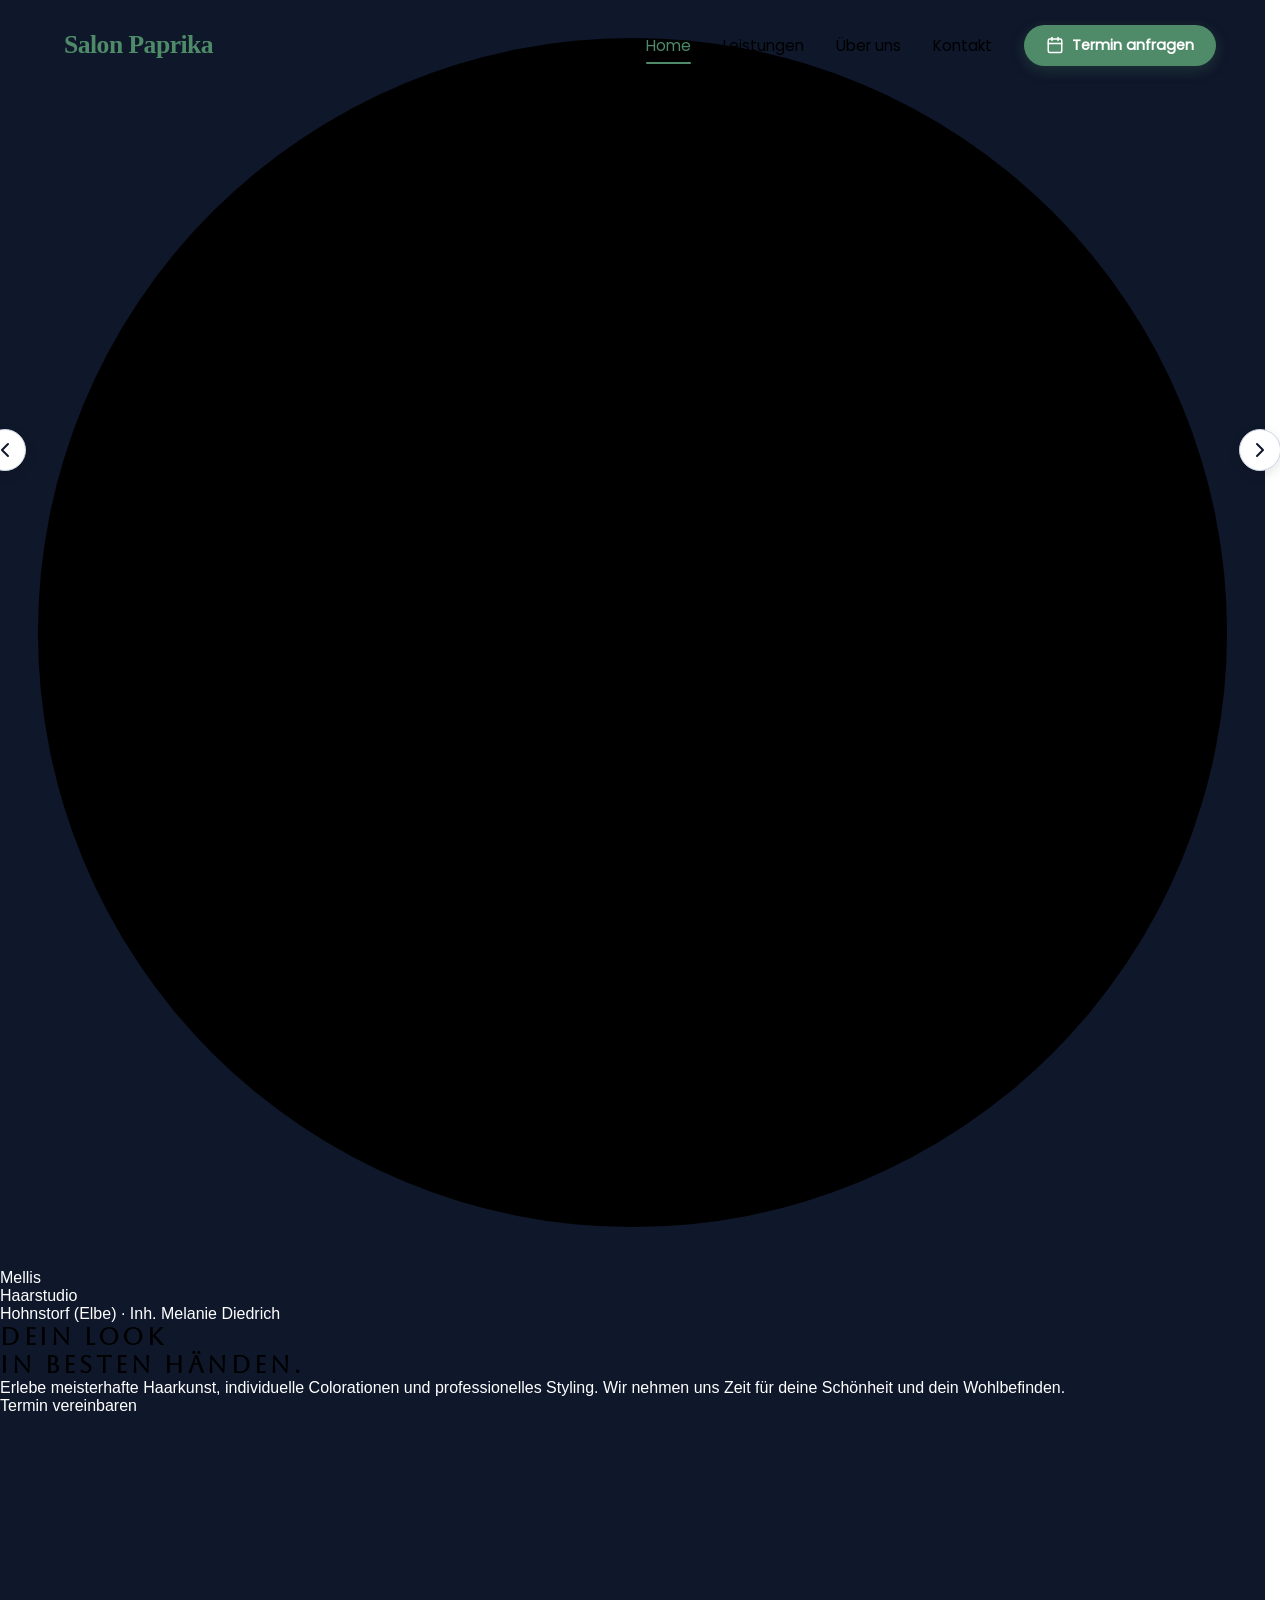
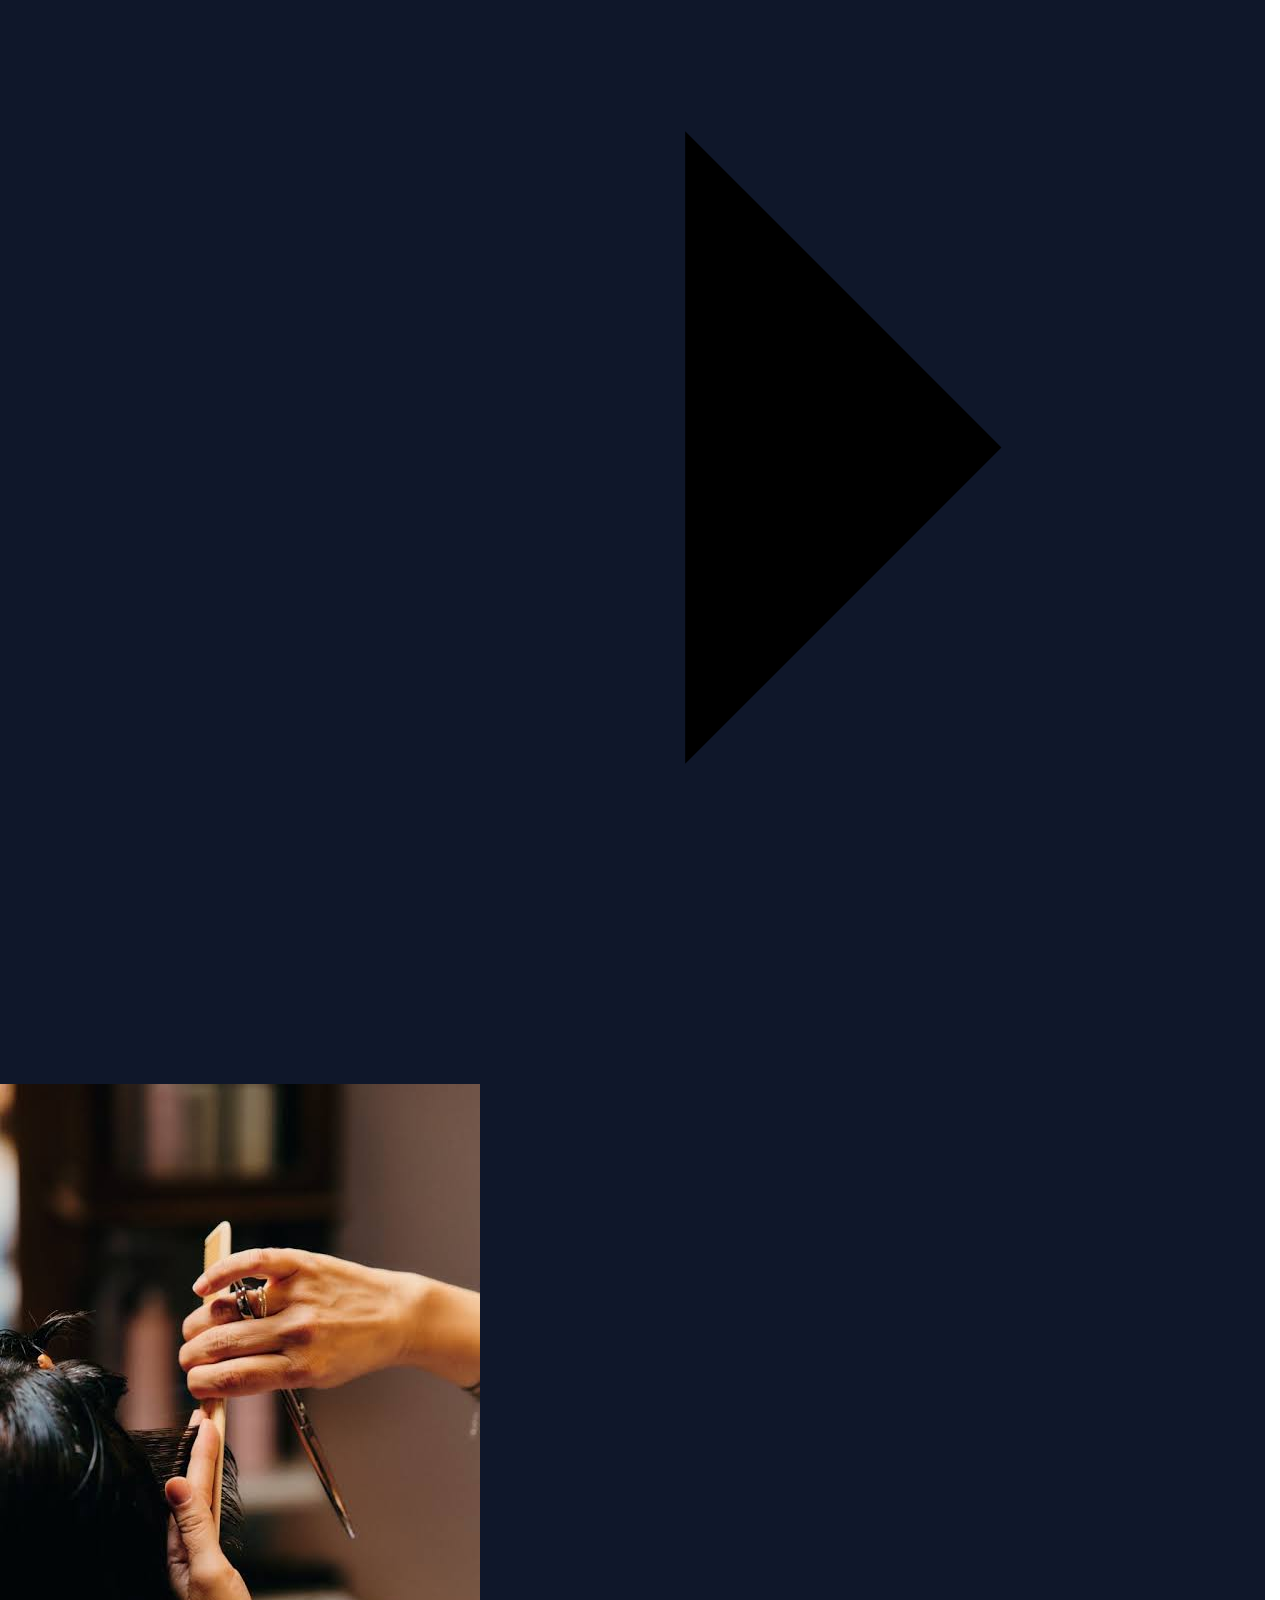
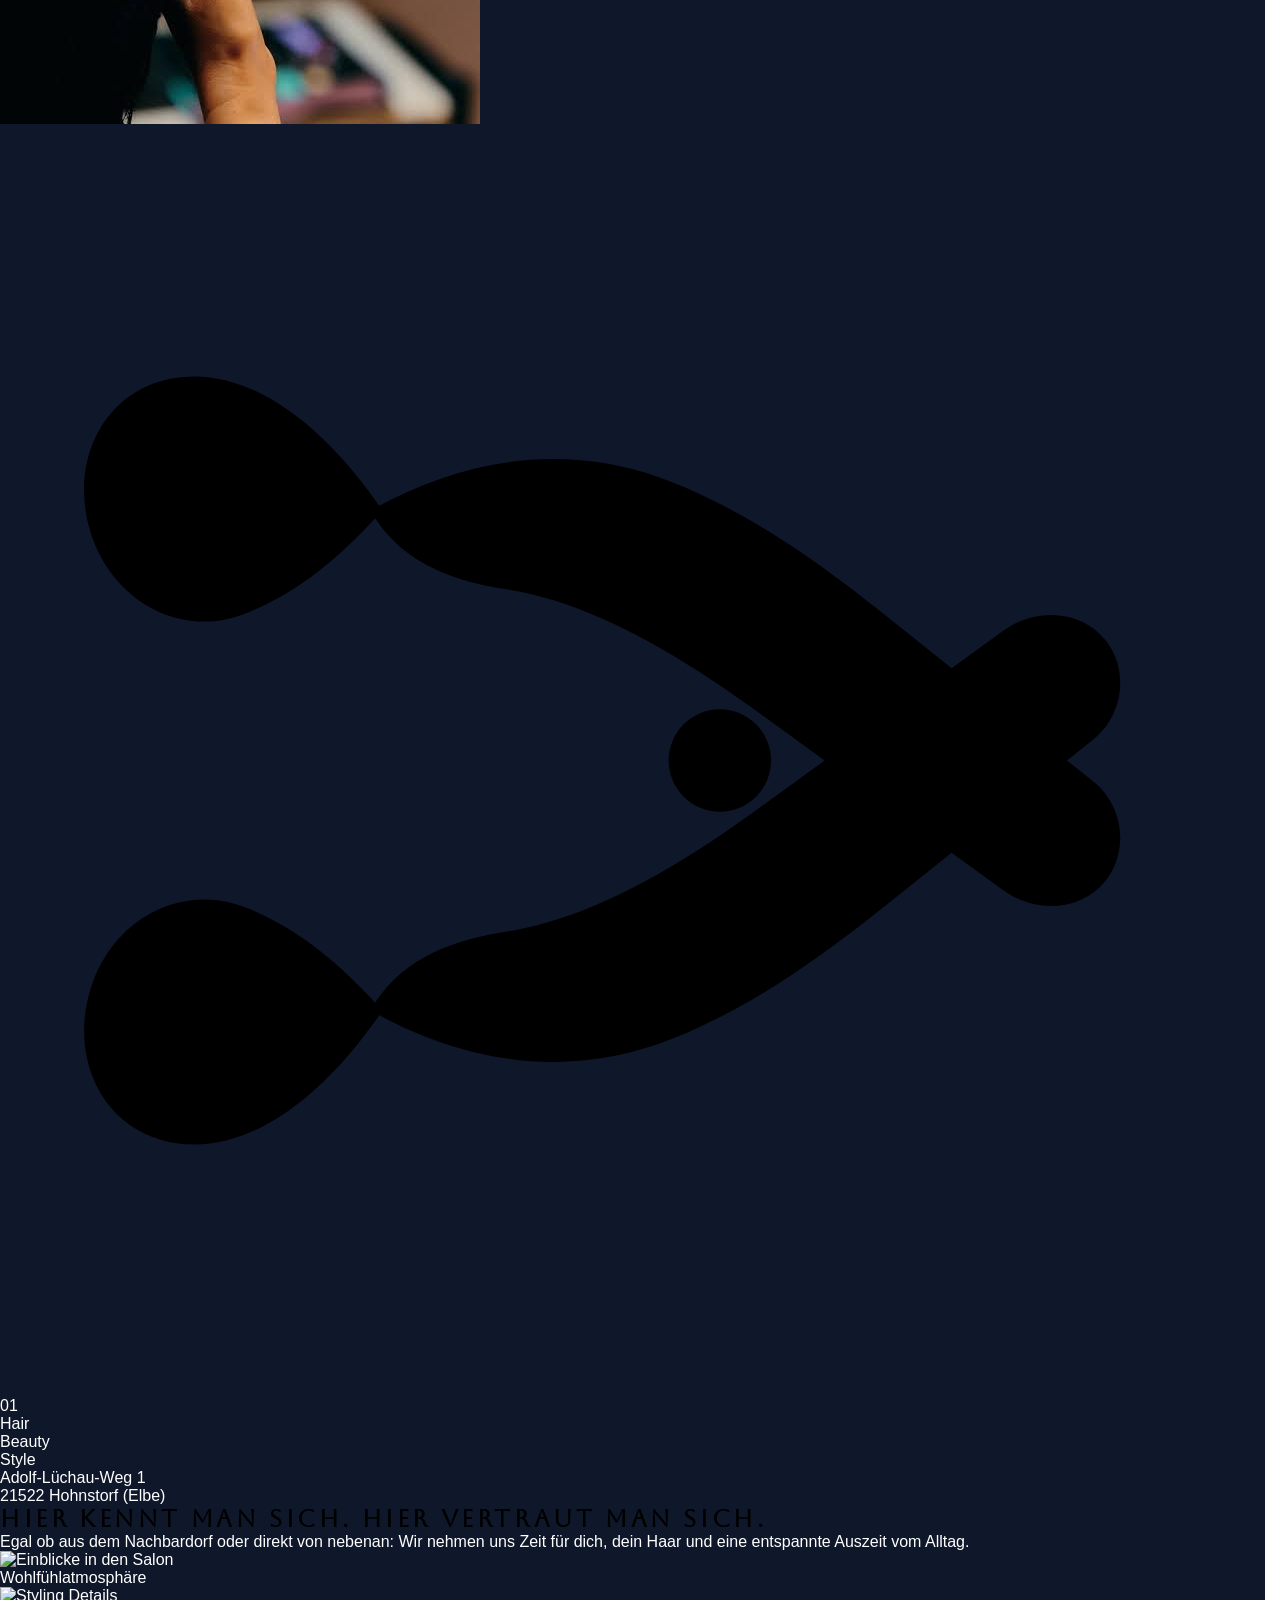
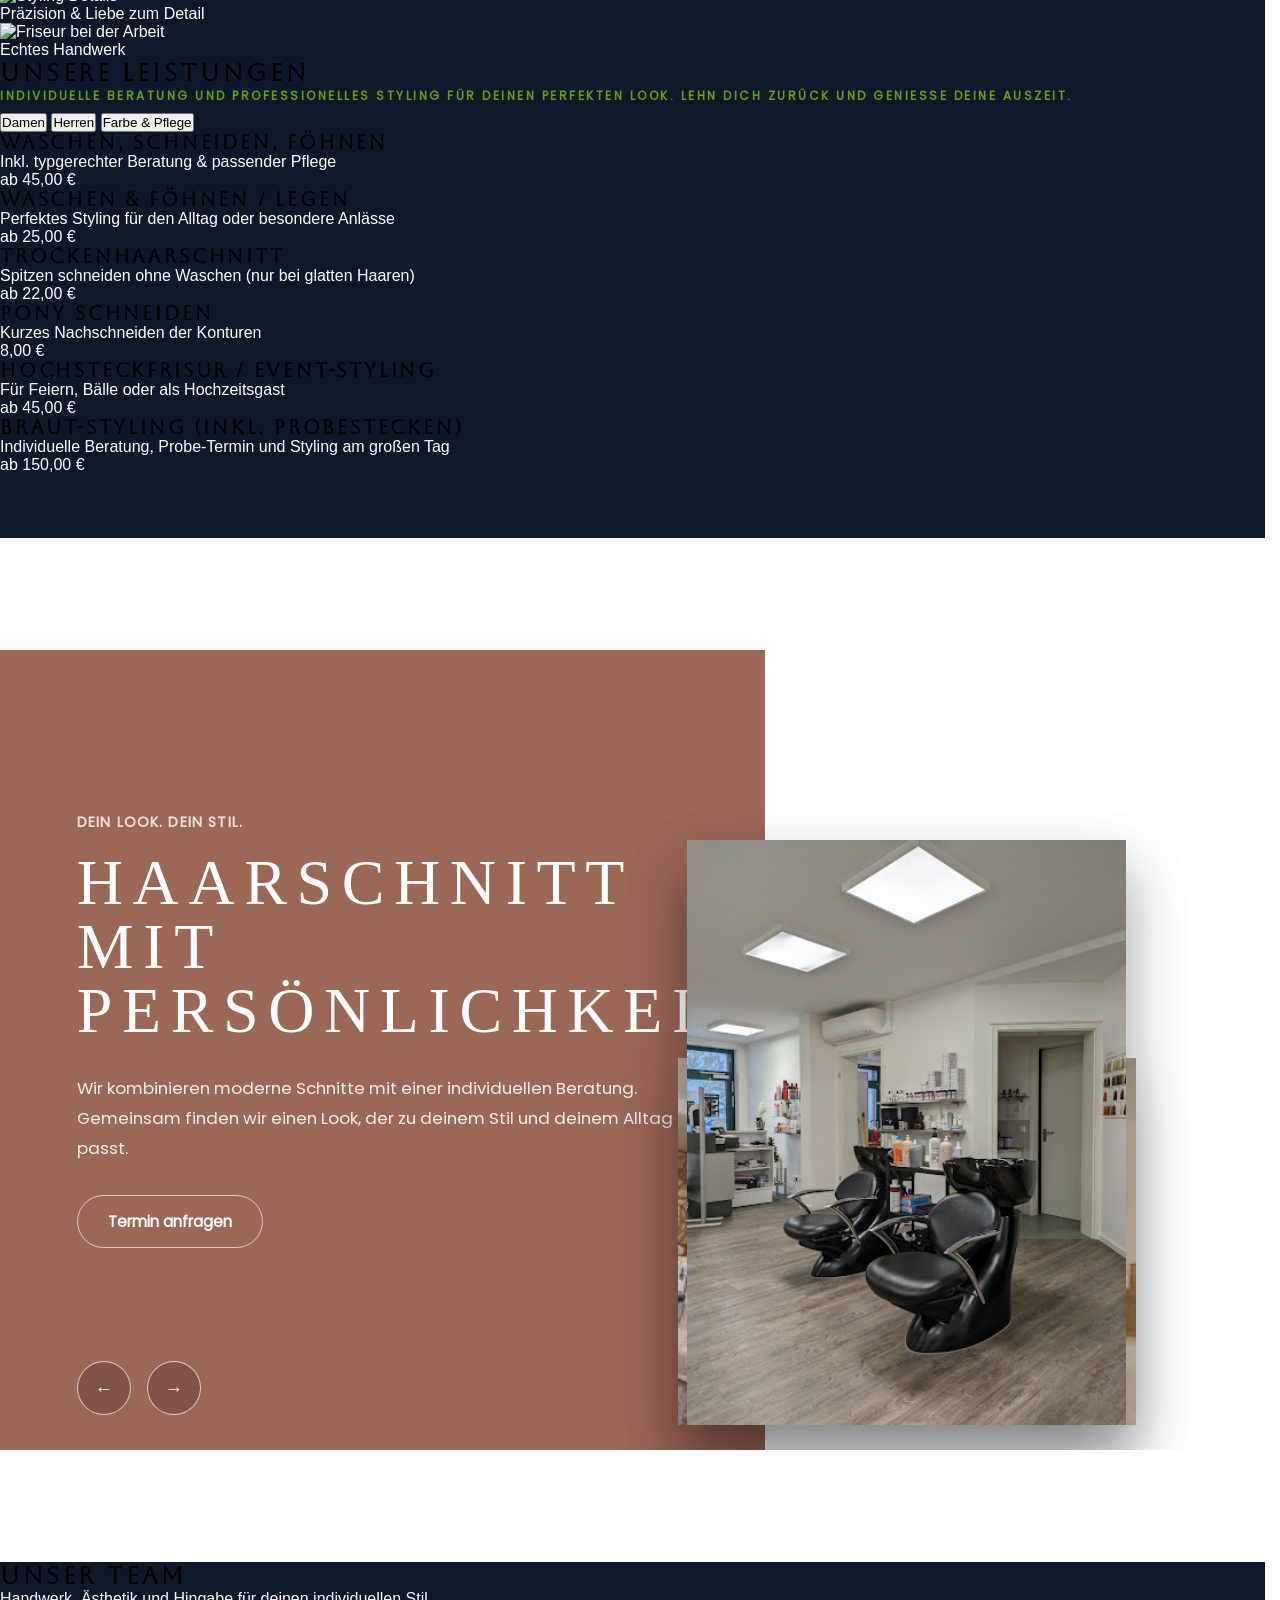
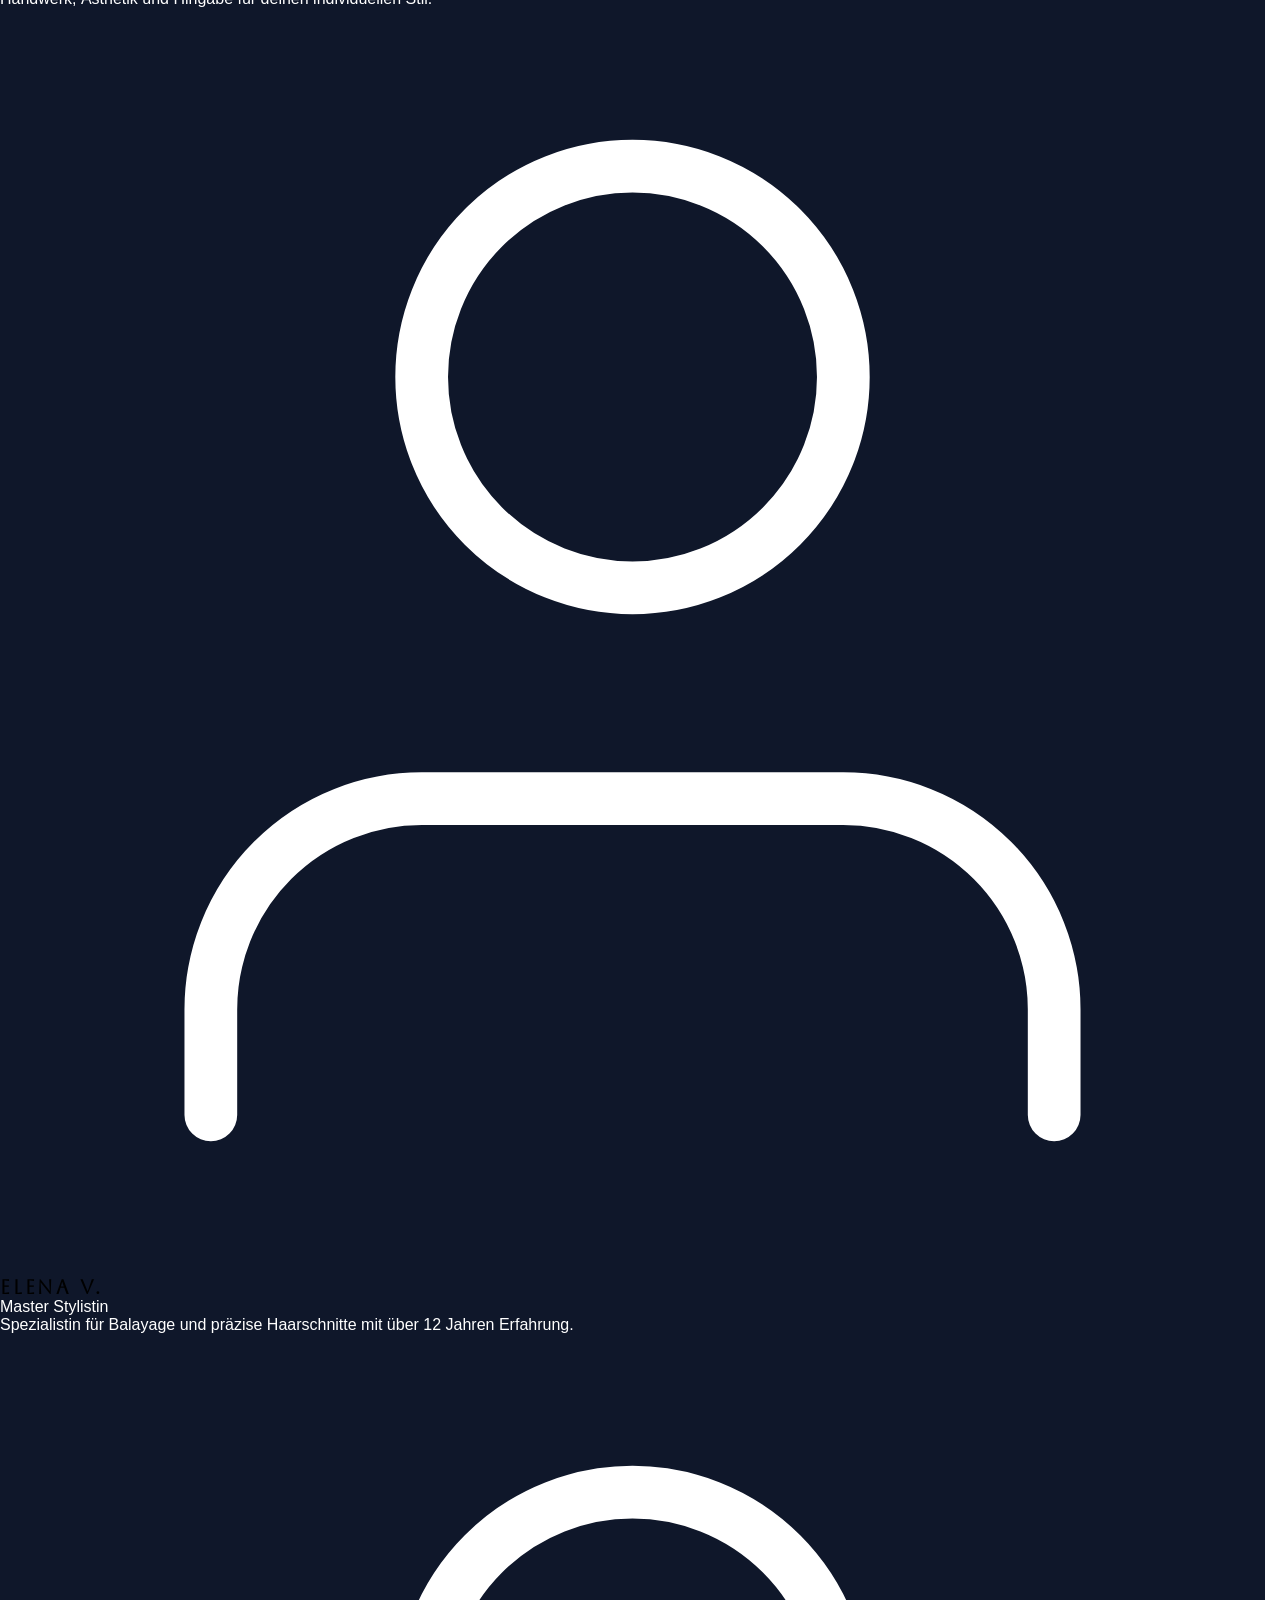
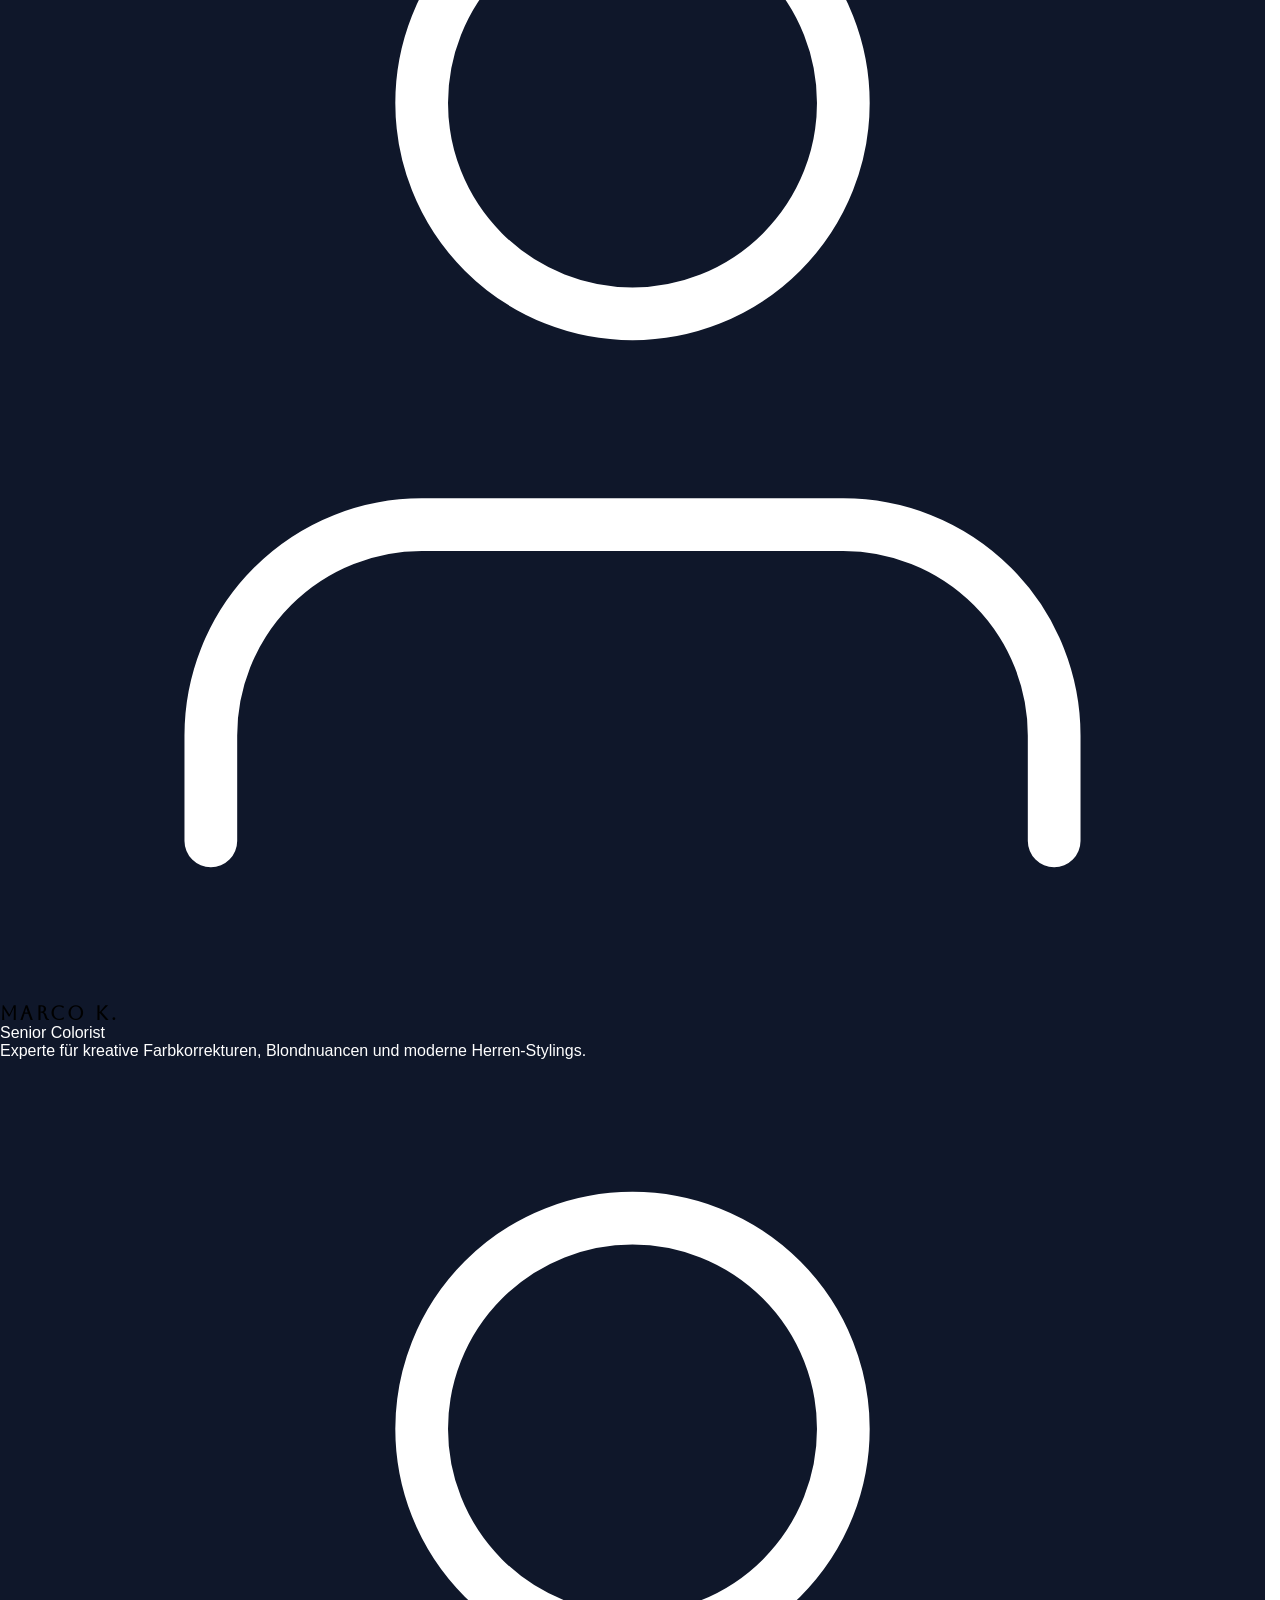
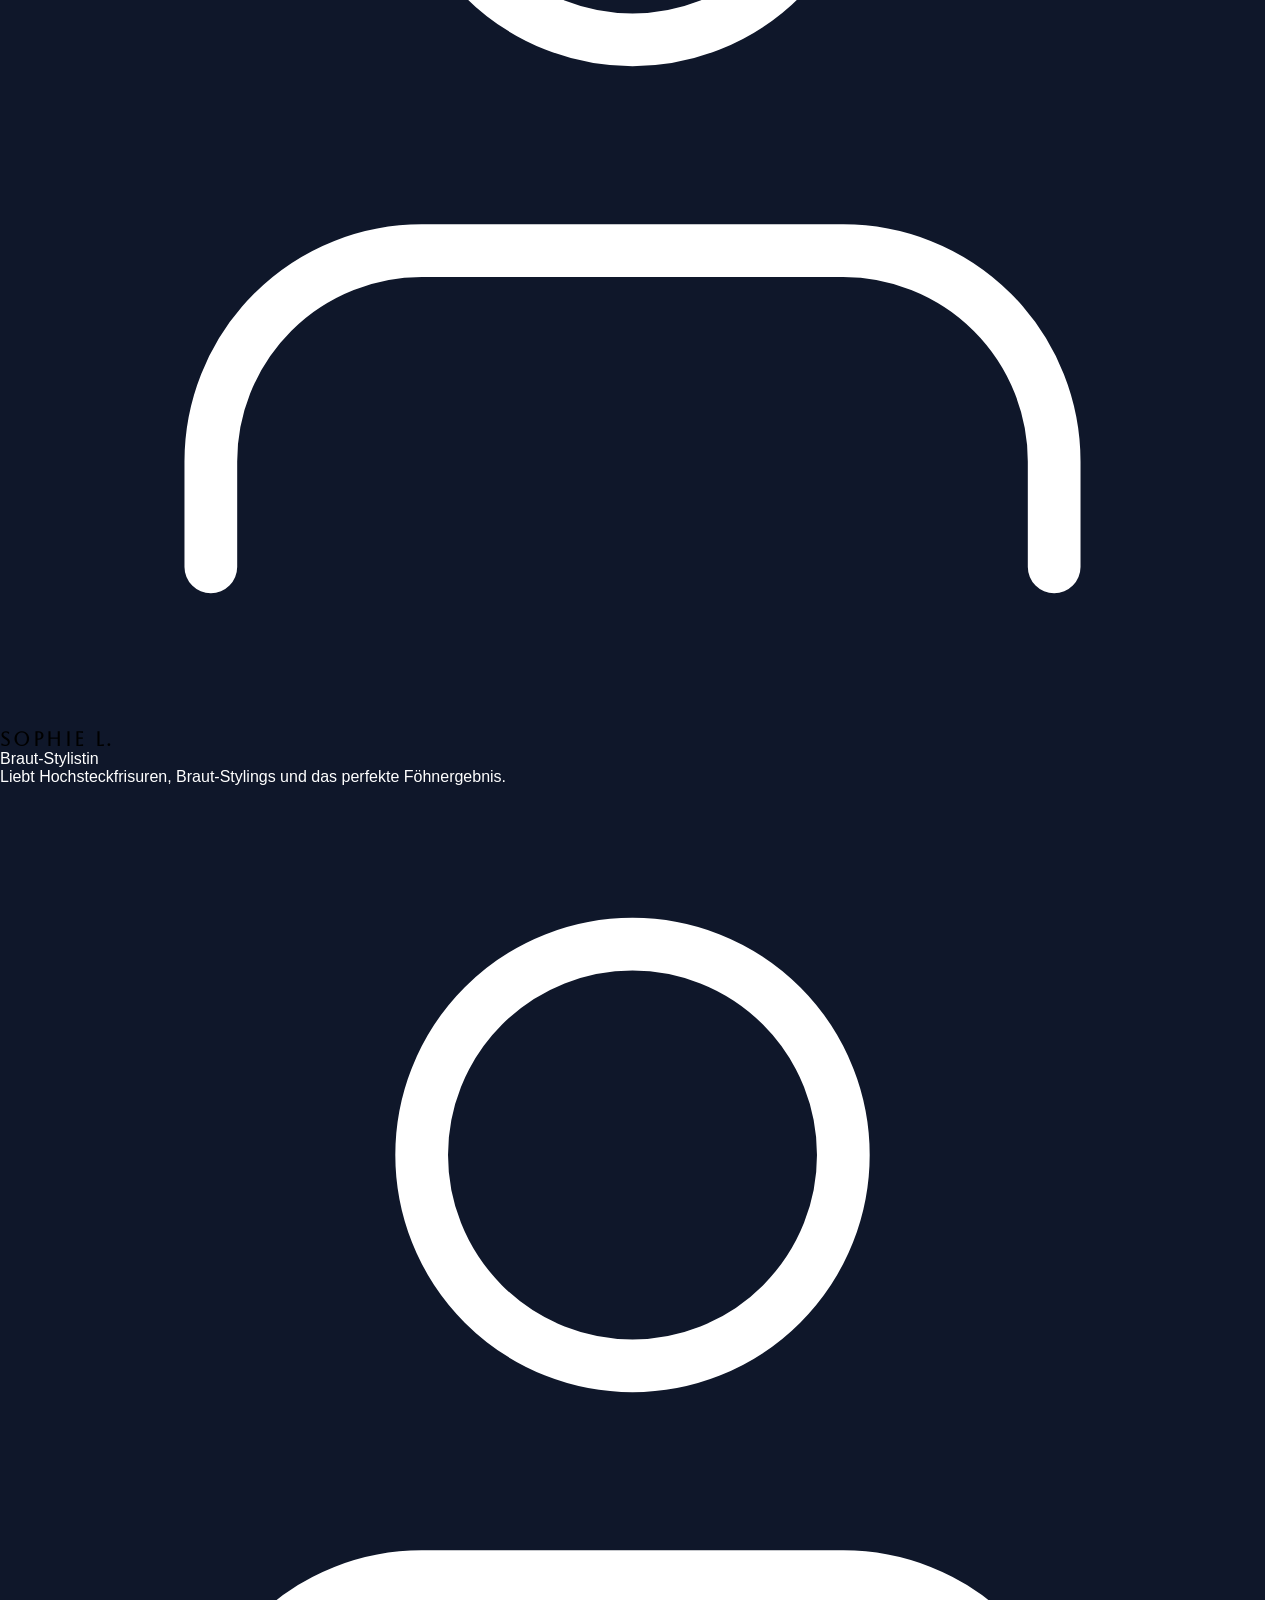
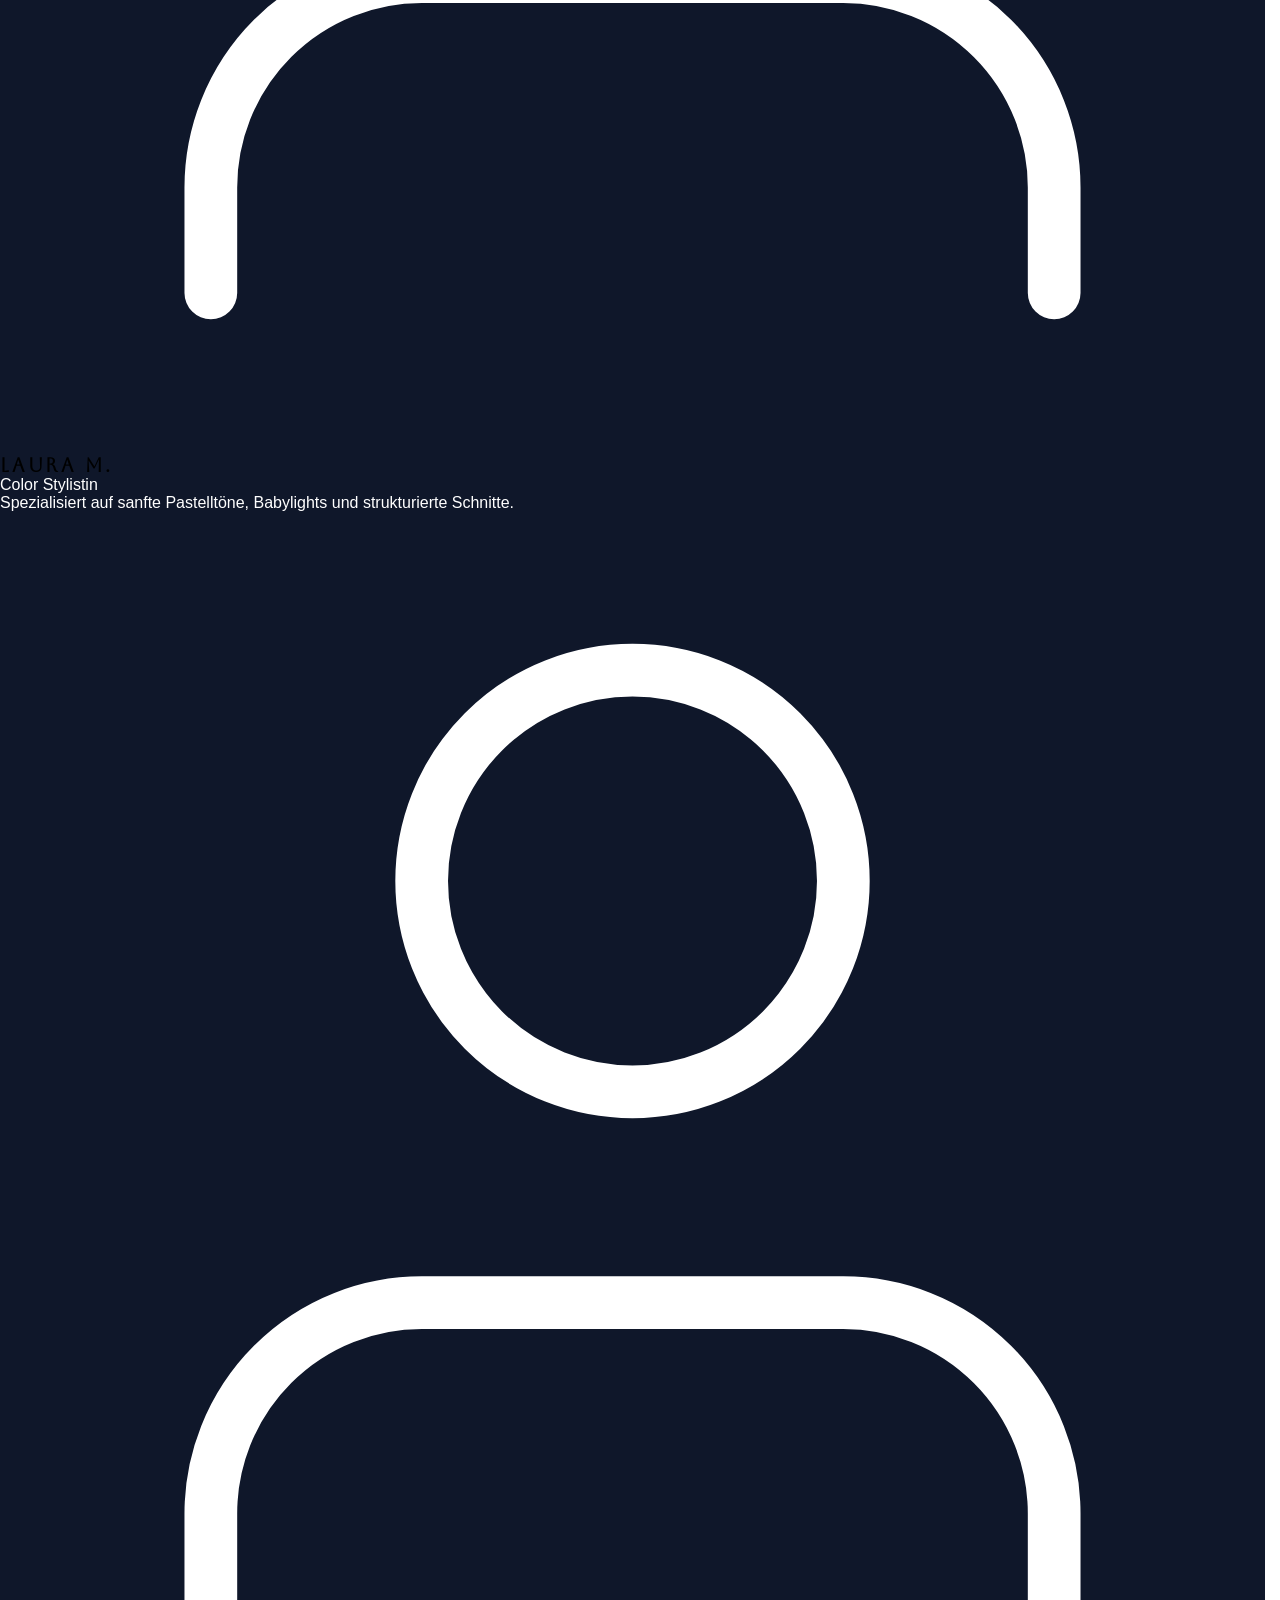
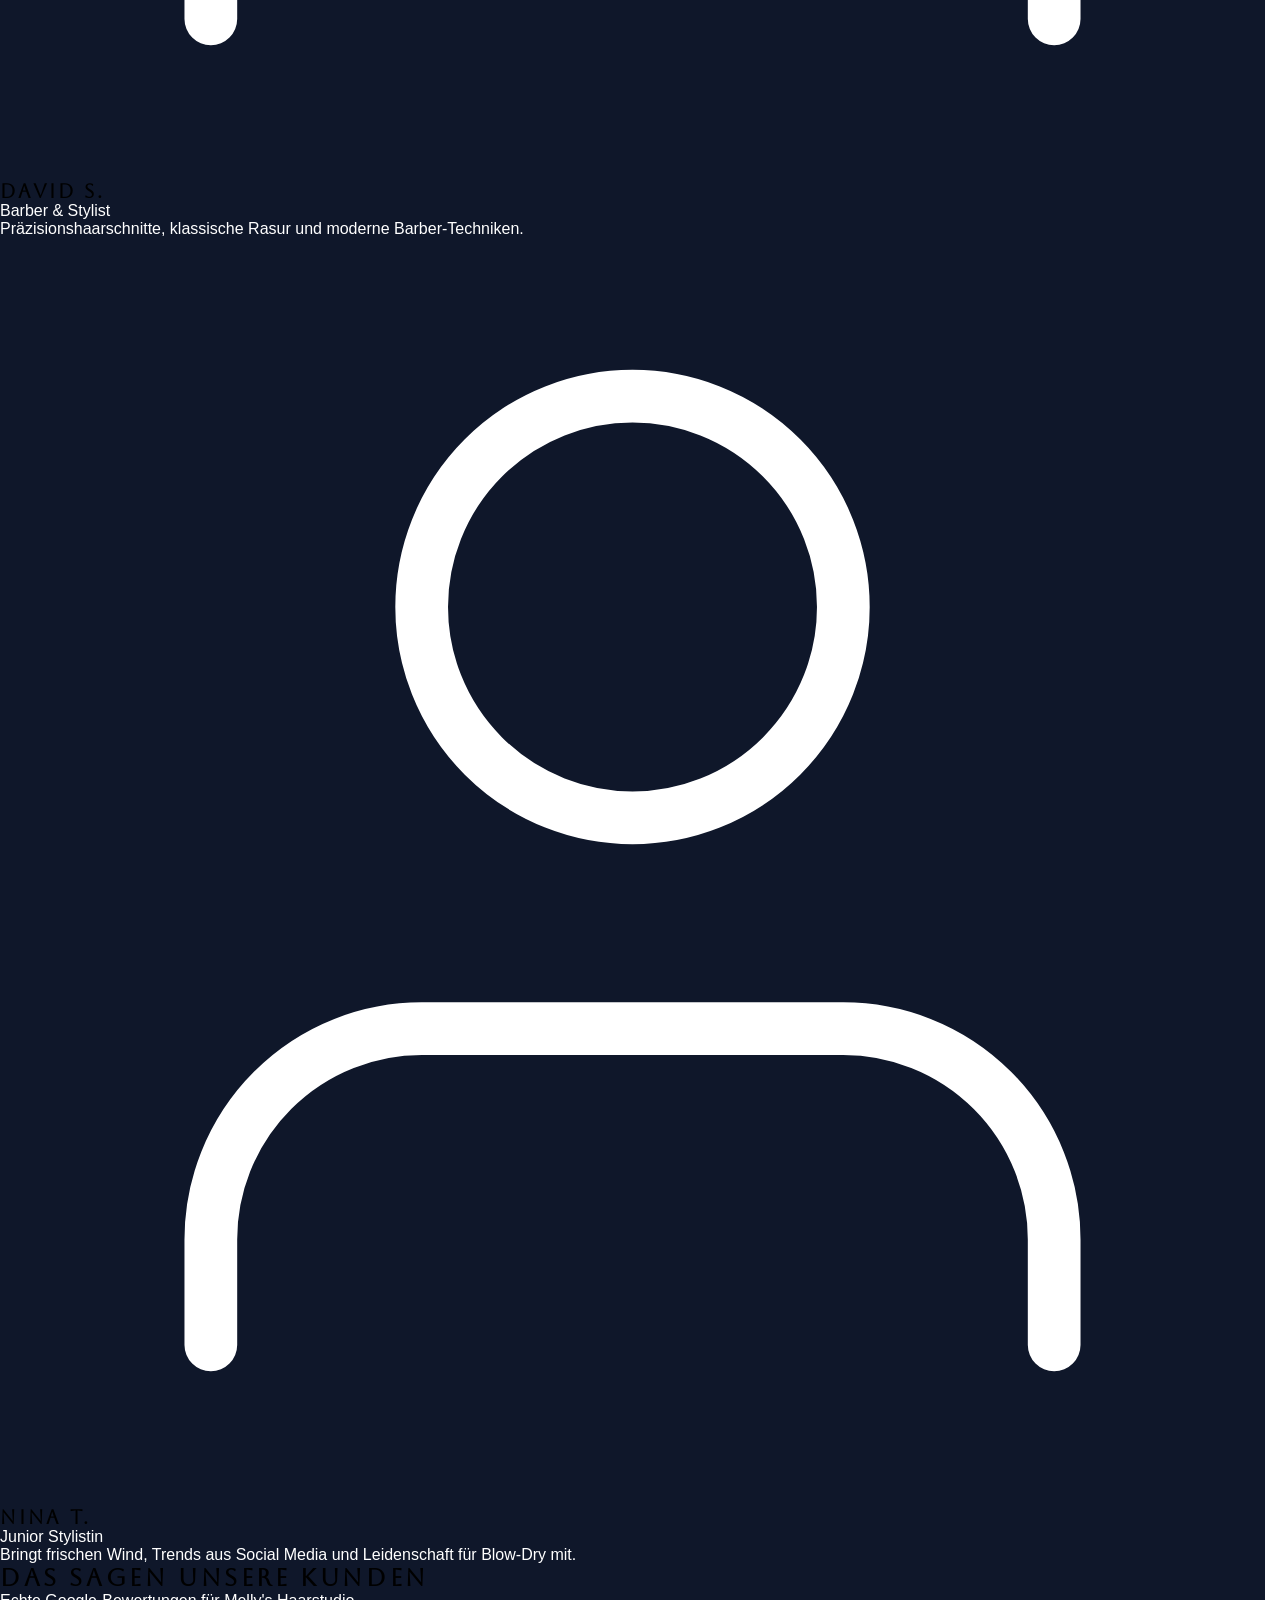
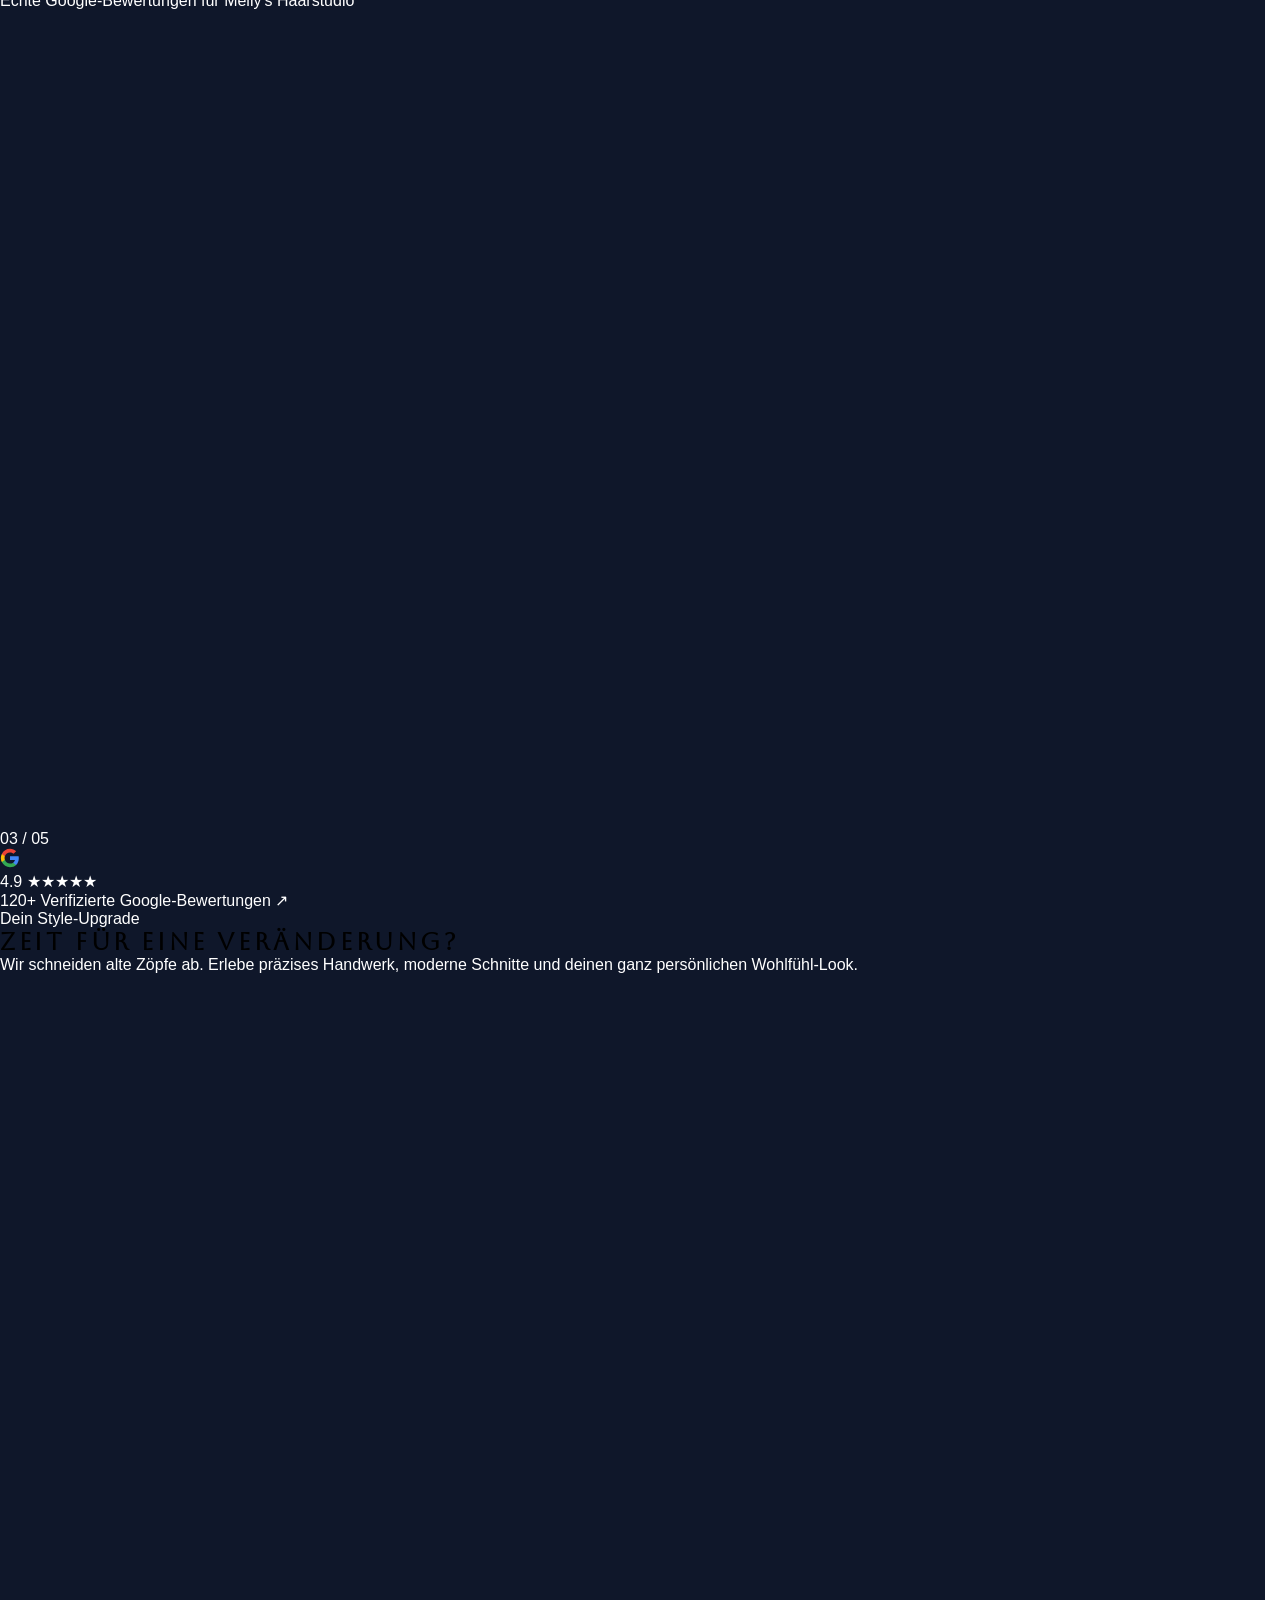
==== commit 915637f0: "Add files via upload" ====
--- a/index.html
+++ b/index.html
@@ -6,98 +6,318 @@
     <title>Document</title>
     <link rel="stylesheet" href="css/style.css">
 </head>
+
+
+
+
+
 <body>
-    
-
-
-
-
-
-     <header class="main-header">
-    <nav class="navbar" aria-label="Hauptnavigation">
-        <div class="nav-container">
-            
-            <div class="nav-logo">
-                <a href="index.html" aria-label="Startseite">
-                    <img src="icon/struß-logo.png" alt="" class="logo-img">
+   
+
+
+<!-- Accessibility: Skip-Link für Tastatur-Nutzer -->
+<a href="#main-content" class="skip-link">Zum Hauptinhalt springen</a>
+
+<header class="site-header" id="site-header">
+  <nav class="navbar" aria-label="Hauptnavigation">
+    <div class="nav-container">
+      
+      <!-- Brand Logo -->
+      <a href="#" class="nav-logo" aria-label="Salon Paprika - Zur Startseite">
+        <span class="logo-text">Salon Paprika</span>
+      </a>
+
+      <!-- Hamburger Button (Animated Icon) -->
+      <button 
+        type="button"
+        class="hamburger" 
+        id="hamburger-btn"
+        aria-expanded="false" 
+        aria-controls="primary-navigation" 
+        aria-label="Menü öffnen"
+      >
+        <span class="hamburger-box" aria-hidden="true">
+          <span class="bar"></span>
+          <span class="bar"></span>
+          <span class="bar"></span>
+        </span>
+        <span class="sr-only">Menü</span>
+      </button>
+
+      <!-- Mobile Overlay Backdrop -->
+      <div class="nav-overlay" id="nav-overlay" aria-hidden="true"></div>
+
+      <!-- Navigations-Liste -->
+      <div class="nav-wrapper" id="primary-navigation">
+        <ul class="nav-menu">
+          <li class="nav-item">
+            <a href="#home" class="nav-link is-active" aria-current="page">
+              <span>Home</span>
+            </a>
+          </li>
+          <li class="nav-item">
+            <a href="#leistungen" class="nav-link">
+              <span>Leistungen</span>
+            </a>
+          </li>
+          <li class="nav-item">
+            <a href="#about" class="nav-link">
+              <span>Über uns</span>
+            </a>
+          </li>
+          <li class="nav-item">
+            <a href="#kontakt" class="nav-link">
+              <span>Kontakt</span>
+            </a>
+          </li>
+          <!-- Optisch hervorgehobener CTA-Link -->
+          <li class="nav-item nav-item-cta">
+            <a href="#termin" class="btn-nav-cta">
+              <svg class="btn-icon" aria-hidden="true" width="18" height="18" viewBox="0 0 24 24" fill="none" stroke="currentColor" stroke-width="2" stroke-linecap="round" stroke-linejoin="round">
+                <rect x="3" y="4" width="18" height="18" rx="2" ry="2"></rect>
+                <line x1="16" y1="2" x2="16" y2="6"></line>
+                <line x1="8" y1="2" x2="8" y2="6"></line>
+                <line x1="3" y1="10" x2="21" y2="10"></line>
+              </svg>
+              <span>Termin anfragen</span>
+            </a>
+          </li>
+        </ul>
+      </div>
+
+    </div>
+  </nav>
+</header>
+
+
+
+
+
+
+<section class="mellis-hero" id="home">
+
+    <div class="mellis-hero__card">
+
+        <!-- =========================================
+             LINKE FLÄCHE
+        ========================================== -->
+        <div class="mellis-hero__left">
+
+            <!-- Logo -->
+            <div class="mellis-hero__logo">
+                <div class="mellis-hero__logo-mark">
+                    <svg viewBox="0 0 100 100" aria-hidden="true">
+                        <circle cx="50" cy="50" r="47"></circle>
+                        <path d="M35 65 C42 48 49 32 64 25"></path>
+                        <path d="M38 67 C52 58 64 47 70 31"></path>
+                        <path d="M33 61 C43 64 53 67 63 69"></path>
+                    </svg>
+                </div>
+
+                <div class="mellis-hero__logo-text">
+                    Mellis<br>
+                    Haarstudio
+                </div>
+            </div>
+
+
+            <!-- Inhalt -->
+            <div class="mellis-hero__content">
+
+                <div class="mellis-hero__eyebrow">
+                    Hohnstorf (Elbe)
+                    <span>·</span>
+                    Inh. Melanie Diedrich
+                </div>
+
+
+                <h1>
+                    Dein Look
+                    <br>
+                    <span>in besten Händen.</span>
+                </h1>
+
+
+                <p>
+                    Erlebe meisterhafte Haarkunst, individuelle
+                    Colorationen und professionelles Styling.
+                    Wir nehmen uns Zeit für deine Schönheit
+                    und dein Wohlbefinden.
+                </p>
+
+
+                <a href="#termin" class="mellis-hero__button">
+
+                    <span>Termin vereinbaren</span>
+
+                    <svg viewBox="0 0 24 24">
+                        <path d="M5 12h14"></path>
+                        <path d="m13 6 6 6-6 6"></path>
+                    </svg>
+
                 </a>
-            </div>
-
-            <div class="nav-wrapper">
-                <ul class="nav-links" id="primary-navigation">
-                    <li class="nav-item">
-                        <a href="index.html" class="nav-link">Startseite</a>
-                    </li>
-                  <!--   <li class="nav-item has-dropdown">
-                        <a href="index.html#Projektübersicht" class="nav-link" aria-haspopup="true" aria-expanded="false">
-                            Über mich<span class="icon-arrow"></span>
-                        </a>
-<ul class="dropdown-panel">
-    <li class="dropdown-mega-wrapper" style="display: flex; width: 100%; gap: 20px;">
-        
-        <div class="dropdown-panel-left">
-            <ul>
-            </ul>
-        </div>
-       
-        <div class="menu-card" style="position: relative; flex-grow: 1; min-height: 250px;">
-            <section class="slider">
-                <div class="list">
-                    <div class="item active">
-                        <div class="image" style="--url: url('img/image4.jpeg')"></div>
-                        <div class="text"><h2>Willkommen auf meiner Webseite!</h2></div>
-                    </div>
-                    <div class="item">
-                        <div class="image" style="--url: url('img/image2.jpeg')"></div>
-                        <div class="text"><h2>Willkommen auf meiner Webseite!</h2></div>
-                    </div>
-                    <div class="item">
-                        <div class="image" style="--url: url('img/image5.jpeg')"></div>
-                        <div class="text"><h2>Willkommen auf meiner Webseite!</h2></div>
-                    </div>
+
+            </div>
+
+        </div>
+
+
+        <!-- =========================================
+             FOTO
+        ========================================== -->
+        <div class="mellis-hero__portrait">
+
+            <img
+                src="img/images3.jpg"
+                alt="Hairstyling bei Mellis Haarstudio"
+            >
+
+        </div>
+
+
+        <!-- =========================================
+             RECHTE FLÄCHE
+        ========================================== -->
+        <div class="mellis-hero__right">
+
+            <!-- Schere -->
+            <div class="mellis-hero__scissors">
+
+                <svg
+                    viewBox="0 0 420 420"
+                    aria-hidden="true"
+                >
+
+                    <!-- =========================
+                         OBERE KLINGE
+                    ========================== -->
+
+                    <path
+                        class="scissor-blade"
+                        d="
+                        M123 127
+                        C155 109 188 105 219 116
+                        C244 125 268 141 293 161
+                        L363 217
+                        C373 225 375 240 367 250
+                        C359 260 344 261 333 253
+                        L249 192
+                        C221 172 194 157 167 153
+                        C148 150 132 143 123 127
+                        Z
+                        "
+                    />
+
+
+                    <!-- =========================
+                         UNTERE KLINGE
+                    ========================== -->
+
+                    <path
+                        class="scissor-blade"
+                        d="
+                        M123 293
+                        C155 311 188 315 219 304
+                        C244 295 268 279 293 259
+                        L363 203
+                        C373 195 375 180 367 170
+                        C359 160 344 159 333 167
+                        L249 228
+                        C221 248 194 263 167 267
+                        C148 270 132 277 123 293
+                        Z
+                        "
+                    />
+
+
+                    <!-- =========================
+                         MITTELPUNKT
+                    ========================== -->
+
+                    <circle
+                        class="scissor-pivot"
+                        cx="239"
+                        cy="210"
+                        r="17"
+                    />
+
+                    <circle
+                        class="scissor-pivot-inner"
+                        cx="239"
+                        cy="210"
+                        r="5"
+                    />
+
+
+                    <!-- =========================
+                         OBERER GRIFF
+                    ========================== -->
+
+                    <path
+                        class="scissor-handle"
+                        d="
+                        M127 127
+                        C108 99 83 79 58 83
+                        C34 87 23 111 30 134
+                        C37 157 60 170 82 161
+                        C102 153 116 139 127 127
+                        Z
+                        "
+                    />
+
+
+                    <!-- =========================
+                         UNTERER GRIFF
+                    ========================== -->
+
+                    <path
+                        class="scissor-handle"
+                        d="
+                        M127 293
+                        C108 321 83 341 58 337
+                        C34 333 23 309 30 286
+                        C37 263 60 250 82 259
+                        C102 267 116 281 127 293
+                        Z
+                        "
+                    />
+
+                </svg>
+
+            </div>
+
+
+            <!-- Kleine Information -->
+            <div class="mellis-hero__side-info">
+
+                <span>01</span>
+
+                <div>
+                    Hair<br>
+                    Beauty<br>
+                    Style
                 </div>
-            </section>
-        </div>
-
-    </li>
-</ul>
-         -->
-                    
-                    <li class="nav-item"><a href="#about" class="nav-link">Über mich</a></li> 
-                     <li class="nav-item"><a href="#faqsection" class="nav-link">FAQ</a></li> 
-                    <li class="nav-item"><a href="#laptop-scroll-section" class="nav-link">Mehr erfahren</a></li>            
-                    <li class="nav-item"><a href="#Kontaktsektion" class="nav-link">Kontakt</a></li>
-                </ul>
-            </div>
-
-          <div class="nav-actions">
-    <div class="nav-contact-info">
-        <a href="tel:+491796174808" class="contact-text-link tel">
-            <span class="label"></span> +49 179 6174808
-        </a>   
-        <a href="mailto:nickstrusswebdesign@gmail.com" class="contact-text-link mail">
-            <span class="label"></span> nickstrusswebdesign@gmail.com
-        </a>
-    </div>
-
-    <a href="tel:+491796174808" class="action-btn-square" aria-label="Anrufen">
-        <svg viewBox="0 0 24 24" fill="none" stroke="currentColor" stroke-width="2.5" stroke-linecap="round" stroke-linejoin="round" class="icon-svg"><path d="M22 16.92v3a2 2 0 0 1-2.18 2 19.79 19.79 0 0 1-8.63-3.07 19.5 19.5 0 0 1-6-6 19.79 19.79 0 0 1-3.07-8.67A2 2 0 0 1 4.11 2h3a2 2 0 0 1 2 1.72 12.84 12.84 0 0 0 .7 2.81 2 2 0 0 1-.45 2.11L8.09 9.91a16 16 0 0 0 6 6l1.27-1.27a2 2 0 0 1 2.11-.45 12.84 12.84 0 0 0 2.81.7A2 2 0 0 1 22 16.92z"></path></svg>
-    </a>
-
-    <a href="mailto:nickstrusswebdesign@gmail.com" class="action-btn-square" aria-label="E-Mail schreiben">
-        <svg viewBox="0 0 24 24" fill="none" stroke="currentColor" stroke-width="2.5" stroke-linecap="round" stroke-linejoin="round" class="icon-svg"><path d="M4 4h16c1.1 0 2 .9 2 2v12c0 1.1-.9 2-2 2H4c-1.1 0-2-.9-2-2V6c0-1.1.9-2 2-2z"></path><polyline points="22,6 12,13 2,6"></polyline></svg>
-    </a>
-
-    <button class="mobile-nav-toggle" aria-controls="primary-navigation" aria-expanded="false">
-        <div class="hamburger-box"><span class="hamburger-inner"></span></div>
-    </button>
-</div>
-
-
-
-        </div>
-    </nav>
-</header>
+
+            </div>
+
+
+            <div class="mellis-hero__address">
+                Adolf-Lüchau-Weg 1<br>
+                21522 Hohnstorf (Elbe)
+            </div>
+
+        </div>
+
+    </div>
+
+</section>
+
+
+
+
+
+
+
 
 
 <main>
@@ -112,1112 +332,1022 @@
 
 
 
-
-
-
-
-
-
-
-
-<section class="hero-section">
-  <div class="hero-container">
-    <div class="hero-content">
-      <span class="hero-badge">Webdesign & Branding</span>
-      <h1 class="hero-title">
-       Handgeschriebene Webseiten die <span class="highlight">sichtbar</span> machen.
-      </h1>
-      <p class="hero-description">
-        Ich kreiere maßgeschneiderte Webseiten, die nicht nur gut aussehen, sondern auch sichtbar machen. Modern, schnell und perfekt auf Dich abgestimmt.
-      </p>
-      <div class="hero-actions">
-        <a href="#Kontaktsektion" class="btn btn-primary">Projekt starten</a>
-        <a href="#laptop-scroll-section" class="btn btn-secondary">Meine Arbeit ansehen</a>
-      </div>
-    </div>
-
-    <div class="hero-image">
-      <img src="img/entry.png" alt="Modernes Webdesign Mockup" class="responsive-img">
-    </div>
+<!-- STATEMENT SECTION -->
+<section class="st-statement-section" aria-label="Philosophie">
+  <div class="st-statement-container">
+    <h1 class="st-statement__title">
+      Hier kennt man sich. Hier vertraut man sich.
+    </h1>
+    <p class="st-statement__subtitle">
+     Egal ob aus dem Nachbardorf oder direkt von nebenan: Wir nehmen uns Zeit für dich, dein Haar und eine entspannte Auszeit vom Alltag.
+    </p>
   </div>
 </section>
 
 
 
-<section class="ticker-section">
-    <div class="ticker-wrapper">
-        <ul class="ticker-list">
-            <li>✦ KREATIVES DESIGN</li>
-            <li>✦ WEBENTWICKLUNG</li>
-            <li>✦ UX/UI STRATEGIE</li>
-            <li>✦ BRANDING</li>
-            <li>✦ SEO OPTIMIERUNG</li>
-        </ul>
-        <ul class="ticker-list" aria-hidden="true">
-            <li>✦ KREATIVES DESIGN</li>
-            <li>✦ WEBENTWICKLUNG</li>
-            <li>✦ UX/UI STRATEGIE</li>
-            <li>✦ BRANDING</li>
-            <li>✦ SEO OPTIMIERUNG</li>
-        </ul>
-    </div>
-</section>
-
-
-  <section class="carousel next">
-            <div class="list">
-                <article class="item other_1">
-                    <div class="main-content" 
-                    style="background-color: #d94e17;">
-                        <div class="content">
-                            <h2>Individuelle Gestaltung</h2>
-                         <!--   <p class="price">$ 20</p> -->
-                            <p class="description">
-                              Jedes Unternehmen ist einzigartig – deine Website sollte es auch sein. Ich gestalte maßgeschneiderte Layouts, die perfekt zu Deinem Unternehmen passen. Dabei verlasse ich mich nicht auf langweilige Standard-Templates, sondern erstelle eigene Layouts, die genau auf Deinen Wünschen basieren.
-                            <button class="addToCard" onclick="document.getElementById('laptop-scroll-section').scrollIntoView({ behavior: 'smooth' });">
-                              Mehr erfahren
-                            </button>
-                        </div>
-                    </div>
-                    <figure class="image">
-                        <img src="img/gestaltung.png" alt="">
-                        <figcaption>Gestaltung nach deinen Wünschen!</figcaption>
-                    </figure>
-                </article>
-                <article class="item active">
-                    <div class="main-content" 
-                    style="background-color: #d02613;">
-                        <div class="content">
-                            <h2>Perfekte Darstellung auf allen Geräten</h2>
-                             <!--   <p class="price">$ 20</p> -->
-                            <p class="description">
-                            Ob Smartphone, Tablet oder riesiger Desktop-Monitor: Deine Website muss überall glänzen. Ich sorge dafür, dass Dein Webauftritt vollkommen responsiv ist. Das bedeutet, dass sich alle Elemente, Texte und Bilder automatisch an die jeweilige Bildschirmgröße anpassen. So garantieren wir eine flüssige Bedienung und verhindern, dass potenzielle Kunden wegen Darstellungsfehlern abspringen.
-                            </p>
-                            <button class="addToCard" onclick="document.getElementById('laptop-scroll-section').scrollIntoView({ behavior: 'smooth' });">
-                                Mehr erfahren
-                            </button>
-                        </div>
-                    </div>
-                    <figure class="image">
-                        <img src="img/responsiv.png" alt="">
-                        <figcaption>Für jedes Gerät geeignet!</figcaption>
-                    </figure>
-                </article>
-                <article class="item other_2">
-                    <div class="main-content" 
-                    style="background-color: #38558e;">
-                        <div class="content">
-                            <h2>Gefunden werden statt nur schön aussehen</h2>
-                           <!--  <p class="price">$ 20</p> -->
-                            <p class="description">
-                             Die schönste Website nützt nichts, wenn niemand sie findet. Deshalb denke ich Suchmaschinenoptimierung von Anfang an mit. Ich achte auf eine saubere Code-Struktur, schnelle Ladezeiten und eine logische Hierarchie der Inhalte. Mit dieser soliden SEO-Basis legen wir das Fundament dafür, dass Deine Website bei Google und Co. auf den vorderen Plätzen landet.
-                            </p>
-                              <button class="addToCard" onclick="document.getElementById('laptop-scroll-section').scrollIntoView({ behavior: 'smooth' });">
-                                  Mehr erfahren
-                              </button>
-                        </div>
-                    </div>
-                    <figure class="image">
-                        <img src="img/finden.png" alt="">
-                        <figcaption>So wird dein Unternehmen sichtbar!</figcaption>
-                    </figure>
-                </article>
-                <article class="item">
-                    <div class="main-content" 
-                    style="background-color: #7eb63d;">
-                        <div class="content">
-                            <h2>Deine Website in sicheren Händen</h2>
-                          <!--   <p class="price">$ 20</p> -->
-                            <p class="description">
-                              Falls gewünscht, halte ich Deine Webseite auf dem laufen Stand und kümmere mich darum, dass alles läuft.
-                            </p>
-                            <button class="addToCard" onclick="document.getElementById('laptop-scroll-section').scrollIntoView({ behavior: 'smooth' });">
-                                   Mehr erfahren
-                            </button>
-                        </div>
-                    </div>
-                    <figure class="image">
-                        <img src="img/image6.jpeg" alt="">
-                        <figcaption>Betreuung und Verwaltung deiner Webseite!</figcaption>
-                    </figure>
-                </article>
-            </div>
-            <div class="arrows">
-                <button id="prev"><</button>
-                <button id="next">></button>
-            </div>
-        </section>
-
-
-
-
-<section id="about" class="about-me">
-    <div class="about-me__container">
-        
-        <div class="about-me__image-area reveal-image">
-            <div class="about-me__badge">
-                <span class="about-me__badge-number">3</span>
-                <span class="about-me__badge-text">Jahre<br>Leidenschaft</span>
-            </div>
-            <div class="about-me__portrait">
-                <img src="img/image6.jpeg" alt="Nick Struß" class="about-me__image">
-            </div>
-            <div class="about-me__image-accent"></div>
-        </div>
-
-        <div class="about-me__content reveal-content">
-            <span class="about-me__subtitle">Über mich</span>
-            <h2 class="about-me__title">Moin!</h2>
-            
-            <div class="about-me__text">
-                <p>Ich bin 18 Jahre alt und habe mir innerhalb der letzten 3 Jahre das Erstellen von Webseiten komplett selbst beigebracht. Was als Neugier begann, hat sich schnell zu einer echten Leidenschaft entwickelt.</p>
-                <p>Nach 3 Jahren Erfahrung im Webdesign weiß ich genau wie wichtig eine Webseite für ein Unternehmen ist. Eine erfolgreiche Website ist kein Zufall, sondern das Ergebnis von präziser technischer Umsetzung und aufmerksamem Zuhören. Ich nehme mir die Zeit, die Dein Online-Auftritt verdient, um Deine Vision perfekt auf den Bildschirm zu bringen und Deinen digitalen Erfolg zu sichern.</p>
-            </div>
-            
-          <!-- <div class="about-me__philosophy">
-                <div class="about-me__phi-item">
-                    <span class="about-me__phi-icon">✨</span>
-                    <span class="about-me__phi-text">Individuelle Beratung</span>
-                </div>
-                <div class="about-me__phi-item">
-                    <span class="about-me__phi-icon">🌿</span>
-                    <span class="about-me__phi-text">Kreativität</span>
-                </div>
-            </div> --> 
-
-            <div class="about-me__footer">
-                <a href="#Kontaktsektion" class="about-me__button">Kostenlose Anfrage</a>
-                <div class="about-me__signature">
-                    <p class="about-me__signature-text">Nick Struß</p>
-                    <div class="about-me__signature-line"></div>
-                </div>
-            </div>
-        </div>
-
-    </div>
-</section>
-
-
-
-<section class="why-us">
-    <div class="why-us__container">
-        <header class="why-us__header reveal-content">
-            <span class="why-us__subtitle">Deine Vorteile</span>
-            <h2 class="why-us__title">3 gute Gründe</h2>
-        </header>
-
-        <div class="why-us__grid">
-            
-            <article class="why-us__card reveal-card-1">
-                <div class="why-us__icon-wrapper">
-                    <svg class="why-us__icon" xmlns="http://www.w3.org/2000/svg" fill="none" viewBox="0 0 24 24" stroke-width="1.5" stroke="currentColor" aria-hidden="true">
-                        <path stroke-linecap="round" stroke-linejoin="round" d="M9 12.75 11.25 15 15 9.75M21 12c0 1.268-.63 2.39-1.593 3.068a3.745 3.745 0 0 1-1.043 3.296 3.745 3.745 0 0 1-3.296 1.043A3.745 3.745 0 0 1 12 21c-1.268 0-2.39-.63-3.068-1.593a3.746 3.746 0 0 1-3.296-1.043 3.745 3.745 0 0 1-1.043-3.296A3.745 3.745 0 0 1 3 12c0-1.268.63-2.39 1.593-3.068a3.745 3.745 0 0 1 1.043-3.296 3.746 3.746 0 0 1 3.296-1.043A3.746 3.746 0 0 1 12 3c1.268 0 2.39.63 3.068 1.593a3.746 3.746 0 0 1 3.296 1.043 3.746 3.746 0 0 1 1.043 3.296A3.745 3.745 0 0 1 21 12Z" />
-                    </svg>
-                </div>
-                <h3 class="why-us__card-title">Zuverlässigkeit</h3>
-                <p class="why-us__card-text">
-                    Absprachen, Deadlines und Zusagen halte ich konsequent ein. Du kannst Dich darauf verlassen, dass Dein Projekt sauber und pünktlich fertiggestellt wird.
-                </p>
-            </article>
-
-            <article class="why-us__card reveal-card-2">
-                <div class="why-us__icon-wrapper">
-                    <svg class="why-us__icon" xmlns="http://www.w3.org/2000/svg" fill="none" viewBox="0 0 24 24" stroke-width="1.5" stroke="currentColor" aria-hidden="true">
-                        <path stroke-linecap="round" stroke-linejoin="round" d="M9.568 3H5.25A2.25 2.25 0 0 0 3 5.25v4.318c0 .597.237 1.17.659 1.591l9.581 9.581a1.5 1.5 0 0 0 2.122 0l4.318-4.318a1.5 1.5 0 0 0 0-2.122L11.159 3.659A2.25 2.25 0 0 0 9.568 3Z" />
-                        <path stroke-linecap="round" stroke-linejoin="round" d="M6 6h.008v.008H6V6Z" />
-                    </svg>
-                </div>
-                <h3 class="why-us__card-title">Preisleistung</h3>
-                <p class="why-us__card-text">
-                    Weil ich alles selbst mache, habe ich keine teuren Büros oder Angestellten zu bezahlen. Diesen Kostenvorteil gebe ich direkt an Dich weiter – Top-Ergebnisse ohne Agentur-Preise.
-                </p>
-            </article>
-
-            <article class="why-us__card reveal-card-3">
-                <div class="why-us__icon-wrapper">
-                    <svg class="why-us__icon" xmlns="http://www.w3.org/2000/svg" fill="none" viewBox="0 0 24 24" stroke-width="1.5" stroke="currentColor" aria-hidden="true">
-                        <path stroke-linecap="round" stroke-linejoin="round" d="M8.625 12a.375.375 0 1 1-.75 0 .375.375 0 0 1 .75 0Zm0 0H8.25m4.125 0a.375.375 0 1 1-.75 0 .375.375 0 0 1 .75 0Zm0 0H12m4.125 0a.375.375 0 1 1-.75 0 .375.375 0 0 1 .75 0Zm0 0h-.375M21 12c0 4.556-4.03 8.25-9 8.25a9.764 9.764 0 0 1-2.555-.337A5.972 5.972 0 0 1 5.41 20.97a5.969 5.969 0 0 1-.474-.065 4.48 4.48 0 0 0 .978-2.025c.09-.457-.133-.901-.467-1.226C3.93 16.178 3 14.189 3 12c0-4.556 4.03-8.25 9-8.25s9 3.694 9 8.25Z" />
-                    </svg>
-                </div>
-                <h3 class="why-us__card-title">Direkt &amp; Unkompliziert</h3>
-                <p class="why-us__card-text">
-                    Vergiss lange E-Mail-Ketten und steife Meetings. Wir schreiben einfach direkt über WhatsApp, Discord oder rufen uns kurz an. Feedback wird sofort umgesetzt.
-                </p>
-            </article>
-
-        </div>
-    </div>
-</section>
-
-
-
-
-<section class="hero-carousel">
-    <div class="hero-carousel__track">
-        
-        <div class="hero-carousel__item hero-carousel__item--active">
-            <div class="hero-carousel__image" style="--url2: url('../img/image1.jpeg')"></div>
-            <div class="hero-carousel__content">
-                <h2 class="hero-carousel__title">,,Weil es im Zeitalter von Ki wichtig ist, dass jemand hinter dem Produkt steht"</h2>
-                <!-- <p class="hero-carousel__text">
-                    Nulla magna irure incididunt irure nisi laboris adipisicing adipisicing ad aliquip exercitation sit duis.
-                </p>
-                <p class="hero-carousel__text">
-                    Ex irure minim eiusmod tempor cillum consectetur ullamco.
-                </p>
-                 --> 
-            </div>
-        </div>
-        
-        <div class="hero-carousel__item">
-            <div class="hero-carousel__image" style="--url2: url('../img/image7.jpeg')"></div>
-            <div class="hero-carousel__content">
-                <h2 class="hero-carousel__title">,,Eine Webseite ist wie das größte Werbeplakat, dass Du aufhängen könntest"</h2>
-            <!--   <p class="hero-carousel__text">
-                    Nulla magna irure incididunt irure nisi laboris adipisicing adipisicing ad aliquip exercitation sit duis.
-                </p>
-                <p class="hero-carousel__text">
-                    Ex irure minim eiusmod tempor cillum consectetur ullamco.
-                </p>
-            -->
-            </div>
-        </div>
-        
-        <div class="hero-carousel__item">
-            <div class="hero-carousel__image" style="--url2: url('../img/image5.jpeg')"></div>
-            <div class="hero-carousel__content">
-                <h2 class="hero-carousel__title">,,Deine eigene Website ist Dein stärkster Verkäufer – rund um die Uhr"</h2>
-             <!--  <p class="hero-carousel__text">
-                    Nulla magna irure incididunt irure nisi laboris adipisicing adipisicing ad aliquip exercitation sit duis.
-                </p>
-                <p class="hero-carousel__text">
-                    Ex irure minim eiusmod tempor cillum consectetur ullamco.
-                </p>
-            -->
-            </div>
-        </div>
-
-    </div>
-
-    <div class="hero-carousel__navigation">
-        <button class="hero-carousel__btn hero-carousel__btn--prev" id="js-carousel-prev" aria-label="Vorheriger Slide">
-            <svg class="hero-carousel__icon" aria-hidden="true" xmlns="http://www.w3.org/2000/svg" width="24" height="24" fill="none" viewBox="0 0 24 24">
-                <path stroke="currentColor" stroke-linecap="round" stroke-linejoin="round" stroke-width="2" d="M5 12h14M5 12l4-4m-4 4 4 4"/>
-            </svg>
-        </button>
-        <button class="hero-carousel__btn hero-carousel__btn--next" id="js-carousel-next" aria-label="Nächster Slide">
-            <svg class="hero-carousel__icon" aria-hidden="true" xmlns="http://www.w3.org/2000/svg" width="24" height="24" fill="none" viewBox="0 0 24 24">
-                <path stroke="currentColor" stroke-linecap="round" stroke-linejoin="round" stroke-width="2" d="M19 12H5m14 0-4 4m4-4-4-4"/>
-            </svg>
-        </button>
-    </div>
-</section>
-
-
-
-
-
-
-
-
-
-       <section id="faqsection" aria-labelledby="faq-main-title">
-    <div class="faq-container">
-        
-        <div class="faq-header">
-            <h2 id="faq-main-title">FAQ - Häufig gestellte Fragen</h2>
-        </div>
-
-        <div class="faqwrapper">
-            
-            <div class="item">
-                <button class="faq-question" aria-expanded="false">
-                    <span>Wie lange dauert die Erstellung einer Website?</span>
-                    <div class="icon" aria-hidden="true"></div>
-                </button>
-                <div class="faq-answer">
-                    <p>Die Erstellungsdauer hängt stark vom Umfang der Webseite ab. Allgemein dauert die Erstellung ca. 2-4 Wochen.</p>
-                </div>
-            </div>
-
-            <div class="item">
-                <button class="faq-question" aria-expanded="false">
-                    <span>Was kostet ein professionelles Webdesign?</span>
-                    <div class="icon" aria-hidden="true"></div>
-                </button>
-                <div class="faq-answer">
-                    <p>Die Preise für einfache ,,one-page" Webseiten starten bei mir ab 400 Euro. Je nachdem wie umfangreich Deine Webseite sein soll steigt der Preis. Nach unserem kostenlosen Erstgespräch erhältst Du ein maßgeschneidertes Angebot.</p>
-                </div>
-            </div>
-
-            <div class="item">
-                <button class="faq-question" aria-expanded="false">
-                    <span>Wie läuft die Zusammenarbeit ab?</span>
-                    <div class="icon" aria-hidden="true"></div>
-                </button>
-                <div class="faq-answer">
-                    <p>Ich arbeite zuverlässig, transparent und umsichtig. Während des Bearbeitungsprozesses berücksichtige ich Deine Wünsche und Vorstellungen und wir bleiben durchgehend in Kontakt. Alle Details können wir gerne in einem kostenlosen Erstgespräch besprechen.</p>
-                </div>
-            </div>
-
-            <div class="item">
-                <button class="faq-question" aria-expanded="false">
-                    <span>Sind die Websites für Smartphones optimiert?</span>
-                    <div class="icon" aria-hidden="true"></div>
-                </button>
-                <div class="faq-answer">
-                    <p>Ja, absolut. Jede Website wird von mir von Grund auf „Responsive“ gestaltet, sodass sie auf Smartphones, Tablets und Desktop-Monitoren perfekt aussieht.</p>
-                </div>
-            </div>
-
-            <div class="item">
-                <button class="faq-question" aria-expanded="false">
-                    <span>Was passiert, wenn mir der erste Entwurf nicht gefällt?</span>
-                    <div class="icon" aria-hidden="true"></div>
-                </button>
-                <div class="faq-answer">
-                    <p>Während des gesamten Bearbeitungsprozesses nehme ich gerne alle Änderungswünsche und Vorschläge entgegen und versuche Deine Webseite genau auf Deine Vorstellungen anzupassen. Wenn Dir mein erster Entwurf nicht gefällt, dann ist es nicht zu spät ihn noch zu ändern.</p>
-                </div>
-            </div>
-
-            <div class="item">
-                <button class="faq-question" aria-expanded="false">
-                    <span>Übernehmt ihr auch die Wartung der Website?</span>
-                    <div class="icon" aria-hidden="true"></div>
-                </button>
-                <div class="faq-answer">
-                    <p>Ja, ich biete monatliche Wartungspakete an. Ich kümmere mich um kleine Text- oder Bildänderungen und halte Deine Webseite aktuell und modern.</p>
-                </div>
-            </div>
-
-            <div class="item">
-                <button class="faq-question" aria-expanded="false">
-                    <span>Überarbeitest du auch bestehende Webseiten?</span>
-                    <div class="icon" aria-hidden="true"></div>
-                </button>
-                <div class="faq-answer">
-                    <p>Falls Du bereits eine Webseite hast, die über Nachholbedarf verfügt, können wir uns diese gerne gemeinsam anschauen und Verbesserungspotenzial besprechen. Je nachdem was gewünscht ist, kann ich sie überarbeiten oder von Grund auf neu gestalten.</p>
-                </div>
-            </div>
-
-
-        </div>
-    </div>
-</section>
-
-<section id="laptop-scroll-section" class="laptop-scroll-container">
-
-  <div class="background-heading" id="js-bg-heading">
-    So könnte Deine<br><span class="heading-accent">Webseite aussehen!</span>
-  </div>
-
-  <div class="sticky-wrapper" id="js-fixed-wrapper">
-
-    <div class="laptop-scene" id="js-laptop-scene">
-      <div class="laptop-assembly">
-        
-        <div class="laptop-lid" id="js-laptop-lid">
-          <div class="laptop-screen" id="js-laptop-screen">
-            <div class="screen-bezel">
-              <div class="webcam-lens"></div>
-            </div>
-            
-            <div class="screen-glare" id="js-glare"></div>
-
-            <div class="screen-layer website-layer" id="js-website-layer">
-              
-              <div class="hero-wrapper">
-  <img 
-    class="screen-bg-img" 
-    src="img/Blumenerde.jpeg" 
-    alt="Garten Hintergrund"
-  />
-  
-  <div class="screen-overlay"></div>
-
-  <header class="preview-nav">
-    <div class="preview-brand">
-      <span class="brand-dot"></span>
-      <span>Gartenbaudemo</span>
-    </div>
-    
-    <nav class="preview-menu">
-      <span>Home</span>
-      <span>Leistungen</span>
-      <span>Bewertungen</span>
-      <span>Kontakt</span>
-    </nav>
-
-    <div class="preview-contact-actions">
-      <a href="javascript:void(0);" class="nav-contact-btn">📞 Tel</a>
-      <a href="javascript:void(0);" class="nav-contact-btn">✉️ Mail</a>
-    </div>
-  </header>
-
-  <main class="preview-hero">
-    <div class="hero-content-grid">
-      <div class="hero-text-side">
-        <div class="hero-badge">🌿 EXKLUSIVE GARTENGESTALTUNG</div>
-        <h1>Wir erwecken deine<br>Gartenträume <span class="hero-accent">zum Leben.</span></h1>
-        <p>Von der modernen Planung bis zur nachhaltigen Umsetzung – wir schaffen grüne Oasen mit Charakter.</p>
-        
-        <div class="hero-cta-group">
-          <button class="preview-cta">Kontaktiere uns</button>
-          <button class="preview-cta secondary">Unser Leitfaden</button>
-        </div>
-      </div>
-
-      <div class="hero-image-side">
-        <div class="hero-img-wrapper">
-          <img src="img/Giesskanne.jpeg" alt="Garten Gießkanne" class="hero-side-img" />
-        </div>
-      </div>
-    </div>
-  </main>
-</div>
-
-           <section class="preview-section services-section">
-  <div class="section-header">
-    <span class="section-subtitle">EXQUISITE EXPERTISE</span>
-    <h2>Unsere Leistungen</h2>
-  </div>
-
-  <div class="services-slider-wrapper">
-    <div class="services-track" id="js-services-track">
-      
-      <div class="service-card-slide">
-        <div class="card-image-wrapper">
-          <img src="img/Gartenwerkzeug.jpeg" alt="Gartenwerkzeuge" />
-          <div class="card-badge">01</div>
-        </div>
-        <div class="card-content">
-          <div class="card-icon">📐</div>
-          <h3>Gartenwerkzeuge</h3>
-          <p>Wir verkaufen und vermieten Werkzeuge, die Ihnen helfen Ihren Garten zu pflegen und zu bearbeiten</p>
-          <a href="#" class="card-link" onclick="return false;">Mehr erfahren →</a>
-        </div>
-      </div>
-
-      <div class="service-card-slide">
-        <div class="card-image-wrapper">
-          <img src="img/Giesskanne.jpeg" alt="Smart Irrigation" />
-          <div class="card-badge">02</div>
-        </div>
-        <div class="card-content">
-          <div class="card-icon">💧</div>
-          <h3>Bewässerungssysteme</h3>
-          <p>Vollautomatische, app-gesteuerte Micro-Drip-Systeme für maximale Wassereffizienz.</p>
-          <a href="#" class="card-link" onclick="return false;">Mehr erfahren →</a>
-        </div>
-      </div>
-
-      <div class="service-card-slide">
-        <div class="card-image-wrapper">
-          <img src="img/Pflaumeneimer.jpeg" alt="Licht & Ambiente" />
-          <div class="card-badge">03</div>
-        </div>
-        <div class="card-content">
-          <div class="card-icon">💡</div>
-          <h3>Gartenpflege</h3>
-          <p>Wir kümmern uns um Ihren Garten und sorgen dafür, dass Sie sich wohlfühlen.</p>
-          <a href="#" class="card-link" onclick="return false;">Mehr erfahren →</a>
-        </div>
-      </div>
-
-      <div class="service-card-slide">
-        <div class="card-image-wrapper">
-          <img src="img/Kugelbaum.jpeg" alt="Pflanzkonzepte" />
-          <div class="card-badge">04</div>
-        </div>
-        <div class="card-content">
-          <div class="card-icon">🌿</div>
-          <h3>Pflanzkonzepte</h3>
-          <p>Harmonisch abgestimmte Bepflanzung für ganzjährige Blütenpracht und Pflegeleichtigkeit.</p>
-          <a href="#" class="card-link" onclick="return false;">Mehr erfahren →</a>
-        </div>
-      </div>
-
-      <div class="service-card-slide">
-        <div class="card-image-wrapper">
-          <img src="img/Wasser2.jpeg" alt="Naturpools" />
-          <div class="card-badge">05</div>
-        </div>
-        <div class="card-content">
-          <div class="card-icon">🏊</div>
-          <h3>Naturpools & Teiche</h3>
-          <p>Biologische Schwimmteiche und elegante Wasserläufe, nahtlos in die Landschaft integriert.</p>
-          <a href="#" class="card-link" onclick="return false;">Mehr erfahren →</a>
-        </div>
-      </div>
-
-      <div class="service-card-slide">
-        <div class="card-image-wrapper">
-          <img src="img/Beet.jpeg" alt="Terrassen & Steinbau" />
-          <div class="card-badge">06</div>
-        </div>
-        <div class="card-content">
-          <div class="card-icon">🪨</div>
-          <h3>Terrassen & Steinwerk</h3>
-          <p>Edle Natursteinbeläge, moderne Holzdecks und passgenaue Wegebau-Architektur.</p>
-          <a href="#" class="card-link" onclick="return false;">Mehr erfahren →</a>
-        </div>
-      </div>
-
-      <div class="slider-spacer"></div>
-
-    </div>
-
-    <div class="slider-controls">
-      <button class="slider-btn prev-btn" id="js-slider-prev" aria-label="Vorherige Leistung">‹</button>
-      <button class="slider-btn next-btn" id="js-slider-next" aria-label="Nächste Leistung">›</button>
+
+<!-- PINBOARD GALLERY SECTION -->
+<section class="pinboard-section" aria-label="Impressionen">
+  <!-- Das braune Band im Hintergrund -->
+  <div class="pinboard-tape" aria-hidden="true"></div>
+
+  <div class="pinboard-container">
+    <div class="pinboard-grid">
+
+      <!-- Bild 1 -->
+      <article class="pinboard-card pinboard-card--left">
+        <div class="pinboard-pin" aria-hidden="true"></div>
+        <div class="pinboard-frame">
+          <img src="https://images.unsplash.com/photo-1560066984-138dadb4c035?auto=format&fit=crop&w=800&q=80" alt="Einblicke in den Salon" class="pinboard-img" />
+        </div>
+        <p class="pinboard-caption">Wohlfühlatmosphäre</p>
+      </article>
+
+      <!-- Bild 2 -->
+      <article class="pinboard-card pinboard-card--right">
+        <div class="pinboard-pin" aria-hidden="true"></div>
+        <div class="pinboard-frame">
+          <img src="https://images.unsplash.com/photo-1522337360788-8b13dee7a37e?auto=format&fit=crop&w=800&q=80" alt="Styling Details" class="pinboard-img" />
+        </div>
+        <p class="pinboard-caption">Präzision &amp; Liebe zum Detail</p>
+      </article>
+
+      <!-- Bild 3 -->
+      <article class="pinboard-card pinboard-card--straight">
+        <div class="pinboard-pin" aria-hidden="true"></div>
+        <div class="pinboard-frame">
+          <img src="https://images.unsplash.com/photo-1562322140-8baeececf3df?auto=format&fit=crop&w=800&q=80" alt="Friseur bei der Arbeit" class="pinboard-img" />
+        </div>
+        <p class="pinboard-caption">Echtes Handwerk</p>
+      </article>
+
     </div>
   </div>
 </section>
 
-<section class="map-premium-wrapper">
-    <div class="map-preview-area" id="mapPreview">
-        <!-- Statisches Vorschaubild anstelle des iframe -->
-        <img 
-            src="img/Blumenerde.jpeg" 
-            alt="Standortkarte Nick Struß Webdesign" 
-            class="map-iframe-base" 
-            style="object-fit: cover; width: 100%; height: 100%;"
-        />
-        
-        <div class="map-center-action">
-            <button type="button" class="map-btn-main" id="openMapBtn">
-                📍 Unser Standort
-            </button>
-        </div>
-    </div>
-
-    <div class="map-fullscreen-overlay" id="mapLightbox">
-        <div class="map-modal-pure">
-            <button type="button" class="map-exit-btn" id="closeMapBtn">
-                <svg viewBox="0 0 24 24" width="20" height="20" stroke="currentColor" stroke-width="2.5" fill="none">
-                    <line x1="18" y1="6" x2="6" y2="18"></line>
-                    <line x1="6" y1="6" x2="18" y2="18"></line>
-                </svg>
-                <span>Schließen</span>
-            </button>
-            <iframe id="fullMapFrame" src="" class="map-iframe-full"></iframe>
-        </div>
-    </div>
-</section>
-
-
-<section id="ueber-uns" class="about-galabau">
-    <div class="glow-orb"></div>
-    <div class="about-wrapper">
-        
-        <div class="about-visual-group">
-            <div class="image-frame">
-                <img src="img/Blume1.jpeg" alt="Gartenbau Experte" class="gardener-image">
-                <div class="floating-stat">
-                    <span class="stat-value">99.8%</span>
-                    <span class="stat-label">Kundenzufriedenheit</span>
-                </div>
-            </div>
-            <div class="experience-card">
-                <div class="card-content">
-                    <span class="big-number">12</span>
-                    <p>Jahre Leidenschaft im <br><strong>Garten- & Landschaftsbau</strong></p>
-                </div>
-            </div>
-        </div>
-
-        <div class="about-info">
-            <div class="brand-eyebrow">
-                <span class="dot"></span>
-                Seit 2014 für Sie da
-            </div>
-            <h2 class="display-title">
-                Ein Garten ist <br>
-                <span class="italic-weight">kein Projekt,</span> <br>
-                sondern Lebensraum.
-            </h2>
-            
-            <div class="about-description">
-                <p class="main-p">
-                    Wir pflanzen nicht nur Grünflächen. Wir gestalten Ihre persönliche Wohlfühloase als Rückzugsort vom Alltag.
-                </p>
-                <div class="garden-feature-line">
-                    <div class="garden-feature-item"><span>✓</span> Meistergeführte Planung</div>
-                    <div class="garden-feature-item"><span>✓</span> Eigenes Experten-Team</div>
-                </div>
-                <button class="garden-cta">
-                    Unsere Geschichte entdecken
-                    <svg viewBox="0 0 24 24" width="18" height="18">
-                        <path d="M5 12h14m-7-7 7 7-7 7" fill="none" stroke="currentColor" stroke-width="2" stroke-linecap="round" stroke-linejoin="round"/>
-                    </svg>
-                </button>
-            </div>
-        </div>
-
-    </div>
-</section>
-
-
-<section id="reviews" class="rev-cinematic-section">
-    <div class="rev-container">
-        
-        <div class="rev-layout">
-            <div class="rev-sidebar">
-                <div class="rev-google-badge">
-                    <svg class="google-icon" viewBox="0 0 24 24" width="20" height="20">
-                        <path fill="#4285F4" d="M22.56 12.25c0-.78-.07-1.53-.2-2.25H12v4.26h5.92c-.26 1.37-1.04 2.53-2.21 3.31v2.77h3.57c2.08-1.92 3.28-4.74 3.28-8.09z"/>
-                        <path fill="#34A853" d="M12 23c2.97 0 5.46-.98 7.28-2.66l-3.57-2.77c-.98.66-2.23 1.06-3.71 1.06-2.86 0-5.29-1.93-6.16-4.53H2.18v2.84C3.99 20.53 7.7 23 12 23z"/>
-                        <path fill="#FBBC05" d="M5.84 14.09c-.22-.66-.35-1.36-.35-2.09s.13-1.43.35-2.09V7.06H2.18C1.43 8.55 1 10.22 1 12s.43 3.45 1.18 4.94l2.85-2.22.81-.63z"/>
-                        <path fill="#EA4335" d="M12 5.38c1.62 0 3.06.56 4.21 1.64l3.15-3.15C17.45 2.09 14.97 1 12 1 7.7 1 3.99 3.47 2.18 7.06l3.66 2.84c.87-2.6 3.3-4.52 6.16-4.52z"/>
-                    </svg>
-                    <div class="rev-google-info">
-                        <strong>4.9 / 5.0 Sterne</strong>
-                        <span>Aus 48+ Google-Bewertungen</span>
-                    </div>
-                </div>
-
-                <span class="rev-eyebrow">Expertise Bestätigt</span>
-                <h2 class="rev-title">Unsere <br><span>Bewertungen.</span></h2>
-                
-                <div class="rev-nav-wrapper">
-                    <button id="js-rev-prev" class="rev-arrow-btn" aria-label="Zurück">
-                        <svg viewBox="0 0 24 24"><path d="M19 12H5M12 19l-7-7 7-7"/></svg>
-                    </button>
-                    <div class="rev-counter">
-                        <span id="js-rev-current">01</span> / <span id="js-rev-total">03</span>
-                    </div>
-                    <button id="js-rev-next" class="rev-arrow-btn" aria-label="Weiter">
-                        <svg viewBox="0 0 24 24"><path d="M5 12h14m-7 7 7-7-7-7"/></svg>
-                    </button>
-                </div>
-            </div>
-
-            <div class="rev-main-card">
-                <div class="rev-quote-watermark">“</div>
-                <div class="rev-track" id="js-rev-track">
-                    
-                    <div class="rev-slide is-active">
-                        <div class="rev-slide-header">
-                            <div class="rev-stars">★★★★★</div>
-                            
-                        </div>
-                        <blockquote class="rev-quote-text">
-                            "Von der ersten Skizze bis zur letzten Natursteinplatte eine absolute Meisterleistung. Unser Garten hat sich in eine grüne Oase verwandelt."
-                        </blockquote>
-                        <div class="rev-author-info">
-                            <strong>Familie S.</strong>
-                            <small>Gartenneugestaltung</small>
-                        </div>
-                    </div>
-
-                    <div class="rev-slide">
-                        <div class="rev-slide-header">
-                            <div class="rev-stars">★★★★★</div>
-                            
-                        </div>
-                        <blockquote class="rev-quote-text">
-                            "Höchste Präzision bei den Pflasterarbeiten und ein durchdachtes Pflanzkonzept. Das Team arbeitet extrem sauber, zügig und verlässlich."
-                        </blockquote>
-                        <div class="rev-author-info">
-                            <strong>Marc W.</strong>
-                            <small>Terrassen- & Steinwerk</small>
-                        </div>
-                    </div>
-
-                    <div class="rev-slide">
-                        <div class="rev-slide-header">
-                            <div class="rev-stars">★★★★★</div>
-                            
-                        </div>
-                        <blockquote class="rev-quote-text">
-                            "Das automatische Bewässerungssystem und der Naturpool sind das absolute Highlight unseres Sommers. Beratung und Umsetzung auf Spitzenniveau!"
-                        </blockquote>
-                        <div class="rev-author-info">
-                            <strong>Sarah & Thomas L.</strong>
-                            <small>Naturpool & Smart Garden</small>
-                        </div>
-                    </div>
-
-                </div>
-            </div>
-        </div>
-        
-    </div>
-</section>
-
-
-
-
-
-
-
-           <section class="preview-section contact-section" id="kontakt">
-  <div class="contact-card-wrapper">
-    
-    <div class="section-header">
-      <span class="section-subtitle">JETZT ANFRAGEN</span>
-      <h2>Dein Projekt starten</h2>
-      <p class="section-desc">Lass uns gemeinsam deinen Traumgarten realisieren.</p>
-    </div>
-    
-    <form class="preview-form" id="demo-contact-form" onsubmit="handleDemoSubmit(event)">
-      <div class="form-row">
-        <div class="input-group">
-          <input type="text" id="name" placeholder="Dein Name" required />
-        </div>
-        <div class="input-group">
-          <input type="email" id="email" placeholder="Deine E-Mail" required />
-        </div>
-      </div>
-
-      <div class="form-row">
-        <div class="input-group">
-          <input type="tel" id="phone" placeholder="Telefonnummer" />
-        </div>
-        <div class="input-group select-wrapper">
-          <select id="service" required>
-            <option value="" disabled selected hidden>Leistung wählen</option>
-            <option value="neugestaltung">Neugestaltung & Gartenbau</option>
-            <option value="gartenplanung">Gartenplanung & Design</option>
-            <option value="pflege">Gartenpflege & Instandhaltung</option>
-            <option value="pflasterarbeiten">Pflaster & Terrassenbau</option>
-          </select>
-        </div>
-      </div>
-
-      <div class="input-group">
-        <textarea rows="3" id="message" placeholder="Beschreibe kurz dein Projekt..."></textarea>
-      </div>
-
-      <button type="submit" class="preview-cta full-width" id="submit-btn">
-        <span class="btn-text">Erstgespräch anfordern</span>
-        <svg class="btn-arrow" viewBox="0 0 24 24" width="18" height="18" fill="none" stroke="currentColor" stroke-width="2.5" stroke-linecap="round" stroke-linejoin="round">
-          <line x1="5" y1="12" x2="19" y2="12"></line>
-          <polyline points="12 5 19 12 12 19"></polyline>
-        </svg>
+
+
+
+
+
+
+
+
+
+<section id="leistungen" class="services-section" aria-labelledby="services-title">
+  <div class="container">
+    <div class="services-header">
+      <h2 id="services-title" class="section-title">Unsere Leistungen</h2>
+      <p class="section-subtitle">Individuelle Beratung und professionelles Styling für deinen perfekten Look. Lehn dich zurück und genieße deine Auszeit.</p>
+    </div>
+
+    <!-- Tab-Navigation (Filter) -->
+    <div class="service-tabs" role="tablist" aria-label="Leistungs-Kategorien">
+      <button role="tab" aria-selected="true" aria-controls="panel-damen" id="tab-damen" class="tab-btn is-active">
+        Damen
       </button>
-
-      <div class="demo-feedback-msg" id="demo-msg">
-        ✓ Anfrage erfolgreich simuliert! (Vorschau-Modus)
-      </div>
-    </form>
-
+      <button role="tab" aria-selected="false" aria-controls="panel-herren" id="tab-herren" class="tab-btn">
+        Herren
+      </button>
+      <button role="tab" aria-selected="false" aria-controls="panel-farbe" id="tab-farbe" class="tab-btn">
+        Farbe & Pflege
+      </button>
+    </div>
+
+    <!-- Tab-Inhalte (Preislisten) -->
+    <div class="service-panels">
+      
+      <!-- ================= PANEL: DAMEN ================= -->
+      <div id="panel-damen" role="tabpanel" aria-labelledby="tab-damen" class="service-panel is-active">
+        <div class="service-list">
+          
+          <!-- Artikel Start (Einfach zu kopieren) -->
+          <article class="service-item">
+            <div class="service-info">
+              <h3 class="service-name">Waschen, Schneiden, Föhnen</h3>
+              <p class="service-desc">Inkl. typgerechter Beratung & passender Pflege</p>
+            </div>
+            <span class="service-price">ab 45,00 €</span>
+          </article>
+          <!-- Artikel Ende -->
+
+          <article class="service-item">
+            <div class="service-info">
+              <h3 class="service-name">Waschen & Föhnen / Legen</h3>
+              <p class="service-desc">Perfektes Styling für den Alltag oder besondere Anlässe</p>
+            </div>
+            <span class="service-price">ab 25,00 €</span>
+          </article>
+
+          <article class="service-item">
+            <div class="service-info">
+              <h3 class="service-name">Trockenhaarschnitt</h3>
+              <p class="service-desc">Spitzen schneiden ohne Waschen (nur bei glatten Haaren)</p>
+            </div>
+            <span class="service-price">ab 22,00 €</span>
+          </article>
+
+          <article class="service-item">
+            <div class="service-info">
+              <h3 class="service-name">Pony schneiden</h3>
+              <p class="service-desc">Kurzes Nachschneiden der Konturen</p>
+            </div>
+            <span class="service-price">8,00 €</span>
+          </article>
+
+          <article class="service-item">
+            <div class="service-info">
+              <h3 class="service-name">Hochsteckfrisur / Event-Styling</h3>
+              <p class="service-desc">Für Feiern, Bälle oder als Hochzeitsgast</p>
+            </div>
+            <span class="service-price">ab 45,00 €</span>
+          </article>
+
+          <article class="service-item">
+            <div class="service-info">
+              <h3 class="service-name">Braut-Styling (inkl. Probestecken)</h3>
+              <p class="service-desc">Individuelle Beratung, Probe-Termin und Styling am großen Tag</p>
+            </div>
+            <span class="service-price">ab 150,00 €</span>
+          </article>
+
+        </div>
+      </div>
+
+      <!-- ================= PANEL: HERREN ================= -->
+      <div id="panel-herren" role="tabpanel" aria-labelledby="tab-herren" class="service-panel" hidden>
+        <div class="service-list">
+          
+          <article class="service-item">
+            <div class="service-info">
+              <h3 class="service-name">Herrenschnitt Komplett</h3>
+              <p class="service-desc">Waschen, Schneiden, Föhnen & Styling</p>
+            </div>
+            <span class="service-price">24,00 €</span>
+          </article>
+
+          <article class="service-item">
+            <div class="service-info">
+              <h3 class="service-name">Trockenschnitt</h3>
+              <p class="service-desc">Klassischer Haarschnitt ohne Waschen</p>
+            </div>
+            <span class="service-price">19,00 €</span>
+          </article>
+
+          <article class="service-item">
+            <div class="service-info">
+              <h3 class="service-name">Maschinenschnitt</h3>
+              <p class="service-desc">Einheitliche Länge (kompletter Kopf)</p>
+            </div>
+            <span class="service-price">15,00 €</span>
+          </article>
+
+          <article class="service-item">
+            <div class="service-info">
+              <h3 class="service-name">Bartpflege & Konturen</h3>
+              <p class="service-desc">Kürzen, in Form bringen und Rasur der Konturen</p>
+            </div>
+            <span class="service-price">12,00 €</span>
+          </article>
+
+        </div>
+      </div>
+
+      <!-- ================= PANEL: FARBE & PFLEGE ================= -->
+      <div id="panel-farbe" role="tabpanel" aria-labelledby="tab-farbe" class="service-panel" hidden>
+        <div class="service-list">
+          
+          <article class="service-item">
+            <div class="service-info">
+              <h3 class="service-name">Ansatzfarbe</h3>
+              <p class="service-desc">Färben des Ansatzes (bis 2cm)</p>
+            </div>
+            <span class="service-price">ab 35,00 €</span>
+          </article>
+
+          <article class="service-item">
+            <div class="service-info">
+              <h3 class="service-name">Farbe komplett</h3>
+              <p class="service-desc">Coloration vom Ansatz bis in die Spitzen</p>
+            </div>
+            <span class="service-price">ab 55,00 €</span>
+          </article>
+
+          <article class="service-item">
+            <div class="service-info">
+              <h3 class="service-name">Foliensträhnen (Oberkopf)</h3>
+              <p class="service-desc">Für natürliche Reflexe</p>
+            </div>
+            <span class="service-price">ab 45,00 €</span>
+          </article>
+
+          <article class="service-item">
+            <div class="service-info">
+              <h3 class="service-name">Foliensträhnen (Ganzer Kopf)</h3>
+              <p class="service-desc">Klassische Strähnchentechnik für helle Effekte</p>
+            </div>
+            <span class="service-price">ab 75,00 €</span>
+          </article>
+
+          <article class="service-item">
+            <div class="service-info">
+              <h3 class="service-name">Balayage / Ombré</h3>
+              <p class="service-desc">Freihandtechnik für fließende, natürliche Farbverläufe</p>
+            </div>
+            <span class="service-price">ab 95,00 €</span>
+          </article>
+
+          <article class="service-item">
+            <div class="service-info">
+              <h3 class="service-name">Glossing / Veredelung</h3>
+              <p class="service-desc">Auffrischung der Farbe und brillanter Glanz</p>
+            </div>
+            <span class="service-price">ab 25,00 €</span>
+          </article>
+
+          <article class="service-item">
+            <div class="service-info">
+              <h3 class="service-name">Intensiv-Haarkur</h3>
+              <p class="service-desc">Aufbaupflege inklusive entspannender Kopfmassage</p>
+            </div>
+            <span class="service-price">12,00 €</span>
+          </article>
+
+        </div>
+      </div>
+
+    </div>
   </div>
 </section>
 
-            <footer class="preview-footer">
-  <div class="footer-cta-strip">
-    <div class="cta-text">
-      <span class="cta-badge">BEREIT FÜR DIESEN SCHRITT?</span>
-      <h3>Lass uns deinen Traumgarten gestalten.</h3>
-    </div>
-    <a href="#contact" class="footer-cta-btn">
-      <span>Projekt anfragen</span>
-      <span class="btn-glow-ring"></span>
-    </a>
+
+
+
+
+
+
+
+
+
+<section class="salon-slider slide-forward">
+
+    <div class="salon-slide-track">
+
+        <article class="salon-slide salon-preview-left">
+
+            <div class="salon-panel salon-panel-warm">
+                <div class="salon-copy">
+
+                    <span class="salon-eyebrow">
+                        Dein Look. Dein Stil.
+                    </span>
+
+                    <h2>
+                        Haarschnitt mit Persönlichkeit
+                    </h2>
+
+                    <p>
+                        Wir kombinieren moderne Schnitte mit einer
+                        individuellen Beratung. Gemeinsam finden wir
+                        einen Look, der zu deinem Stil und deinem Alltag
+                        passt.
+                    </p>
+
+                    <button
+                        class="salon-action"
+                        onclick="document.getElementById('termin').scrollIntoView({ behavior: 'smooth' });">
+                        Termin anfragen
+                    </button>
+
+                </div>
+            </div>
+
+            <figure class="salon-picture">
+                <img
+                    src="img/images3.jpg"
+                    alt="Moderner Haarschnitt im Haarstudio">
+
+               
+            </figure>
+
+        </article>
+
+
+        <article class="salon-slide salon-active">
+
+            <div class="salon-panel salon-panel-rose">
+                <div class="salon-copy">
+
+                    <span class="salon-eyebrow">
+                        Farbe & Pflege
+                    </span>
+
+                    <h2>
+                        Strahlende Haarfarben
+                    </h2>
+
+                    <p>
+                        Ob natürliche Nuancen, sanfte Balayage oder
+                        eine komplette Typveränderung – wir nehmen uns
+                        Zeit für eine individuelle Farbbehandlung.
+                    </p>
+
+                    <button
+                        class="salon-action"
+                        onclick="document.getElementById('termin').scrollIntoView({ behavior: 'smooth' });">
+                        Termin anfragen
+                    </button>
+
+                </div>
+            </div>
+
+            <figure class="salon-picture">
+                <img
+                    src="img/images.jpg"
+                    alt="Professionelle Haarfarbe">
+
+               
+            </figure>
+
+        </article>
+
+
+        <article class="salon-slide salon-preview-right">
+
+            <div class="salon-panel salon-panel-sand">
+                <div class="salon-copy">
+
+                    <span class="salon-eyebrow">
+                        Beauty & Wohlfühlen
+                    </span>
+
+                    <h2>
+                        Zeit für dich
+                    </h2>
+
+                    <p>
+                        Bei uns geht es nicht nur um schöne Haare.
+                        Genieße eine entspannte Auszeit und lass dich
+                        professionell beraten und verwöhnen.
+                    </p>
+
+                    <button
+                        class="salon-action"
+                        onclick="document.getElementById('termin').scrollIntoView({ behavior: 'smooth' });">
+                        Termin anfragen
+                    </button>
+
+                </div>
+            </div>
+
+            <figure class="salon-picture">
+                <img
+                    src="img/images2.jpg"
+                    alt="Modernes Haarstudio">
+
+               
+            </figure>
+
+        </article>
+
+
+        <article class="salon-slide">
+
+            <div class="salon-panel salon-panel-dark">
+                <div class="salon-copy">
+
+                    <span class="salon-eyebrow">
+                        Beratung
+                    </span>
+
+                    <h2>
+                        Gemeinsam zum Wunschlook
+                    </h2>
+
+                    <p>
+                        Wir beraten dich persönlich und entwickeln
+                        gemeinsam eine Frisur, die zu deiner
+                        Persönlichkeit und deinem Typ passt.
+                    </p>
+
+                    <button
+                        class="salon-action"
+                        onclick="document.getElementById('termin').scrollIntoView({ behavior: 'smooth' });">
+                        Termin anfragen
+                    </button>
+
+                </div>
+            </div>
+
+            <figure class="salon-picture">
+                <img
+                    src="img/unnamed.jpg"
+                    alt="Beratung im Haarstudio">
+
+                
+            </figure>
+
+        </article>
+
+    </div>
+
+
+    <div class="salon-navigation">
+        <button id="salonPrev" aria-label="Vorheriger Inhalt">
+            ←
+        </button>
+
+        <button id="salonNext" aria-label="Nächster Inhalt">
+            →
+        </button>
+    </div>
+
+</section>
+
+
+
+
+
+
+
+
+
+
+
+
+
+
+
+
+
+
+
+<!-- TEAM SECTION -->
+<section class="st-section" id="about" aria-labelledby="st-heading">
+  
+  <header class="st-header">
+    <h2 id="st-heading" class="st-header__title">Unser Team</h2>
+    <p class="st-header__subtitle">Handwerk, Ästhetik und Hingabe für deinen individuellen Stil.</p>
+  </header>
+
+  <ul class="st-grid">
+    
+    <!-- Reihe 1 -->
+    <li class="st-grid__item">
+      <article class="st-card" aria-labelledby="st-member-1-name">
+        <div class="st-card__media" aria-hidden="true">
+          <svg class="st-card__avatar" viewBox="0 0 24 24" fill="none" stroke="currentColor" stroke-width="1" stroke-linecap="round" stroke-linejoin="round">
+            <path d="M20 21v-2a4 4 0 0 0-4-4H8a4 4 0 0 0-4 4v2"></path>
+            <circle cx="12" cy="7" r="4"></circle>
+          </svg>
+        </div>
+        <div class="st-card__content">
+          <h3 id="st-member-1-name" class="st-card__name">Elena V.</h3>
+          <p class="st-card__role">Master Stylistin</p>
+          <p class="st-card__bio">Spezialistin für Balayage und präzise Haarschnitte mit über 12 Jahren Erfahrung.</p>
+        </div>
+      </article>
+    </li>
+
+    <li class="st-grid__item">
+      <article class="st-card" aria-labelledby="st-member-2-name">
+        <div class="st-card__media" aria-hidden="true">
+          <svg class="st-card__avatar" viewBox="0 0 24 24" fill="none" stroke="currentColor" stroke-width="1" stroke-linecap="round" stroke-linejoin="round">
+            <path d="M20 21v-2a4 4 0 0 0-4-4H8a4 4 0 0 0-4 4v2"></path>
+            <circle cx="12" cy="7" r="4"></circle>
+          </svg>
+        </div>
+        <div class="st-card__content">
+          <h3 id="st-member-2-name" class="st-card__name">Marco K.</h3>
+          <p class="st-card__role">Senior Colorist</p>
+          <p class="st-card__bio">Experte für kreative Farbkorrekturen, Blondnuancen und moderne Herren-Stylings.</p>
+        </div>
+      </article>
+    </li>
+
+    <li class="st-grid__item">
+      <article class="st-card" aria-labelledby="st-member-3-name">
+        <div class="st-card__media" aria-hidden="true">
+          <svg class="st-card__avatar" viewBox="0 0 24 24" fill="none" stroke="currentColor" stroke-width="1" stroke-linecap="round" stroke-linejoin="round">
+            <path d="M20 21v-2a4 4 0 0 0-4-4H8a4 4 0 0 0-4 4v2"></path>
+            <circle cx="12" cy="7" r="4"></circle>
+          </svg>
+        </div>
+        <div class="st-card__content">
+          <h3 id="st-member-3-name" class="st-card__name">Sophie L.</h3>
+          <p class="st-card__role">Braut-Stylistin</p>
+          <p class="st-card__bio">Liebt Hochsteckfrisuren, Braut-Stylings und das perfekte Föhnergebnis.</p>
+        </div>
+      </article>
+    </li>
+
+    <!-- Reihe 2 -->
+    <li class="st-grid__item">
+      <article class="st-card" aria-labelledby="st-member-4-name">
+        <div class="st-card__media" aria-hidden="true">
+          <svg class="st-card__avatar" viewBox="0 0 24 24" fill="none" stroke="currentColor" stroke-width="1" stroke-linecap="round" stroke-linejoin="round">
+            <path d="M20 21v-2a4 4 0 0 0-4-4H8a4 4 0 0 0-4 4v2"></path>
+            <circle cx="12" cy="7" r="4"></circle>
+          </svg>
+        </div>
+        <div class="st-card__content">
+          <h3 id="st-member-4-name" class="st-card__name">Laura M.</h3>
+          <p class="st-card__role">Color Stylistin</p>
+          <p class="st-card__bio">Spezialisiert auf sanfte Pastelltöne, Babylights und strukturierte Schnitte.</p>
+        </div>
+      </article>
+    </li>
+
+    <li class="st-grid__item">
+      <article class="st-card" aria-labelledby="st-member-5-name">
+        <div class="st-card__media" aria-hidden="true">
+          <svg class="st-card__avatar" viewBox="0 0 24 24" fill="none" stroke="currentColor" stroke-width="1" stroke-linecap="round" stroke-linejoin="round">
+            <path d="M20 21v-2a4 4 0 0 0-4-4H8a4 4 0 0 0-4 4v2"></path>
+            <circle cx="12" cy="7" r="4"></circle>
+          </svg>
+        </div>
+        <div class="st-card__content">
+          <h3 id="st-member-5-name" class="st-card__name">David S.</h3>
+          <p class="st-card__role">Barber &amp; Stylist</p>
+          <p class="st-card__bio">Präzisionshaarschnitte, klassische Rasur und moderne Barber-Techniken.</p>
+        </div>
+      </article>
+    </li>
+
+    <li class="st-grid__item">
+      <article class="st-card" aria-labelledby="st-member-6-name">
+        <div class="st-card__media" aria-hidden="true">
+          <svg class="st-card__avatar" viewBox="0 0 24 24" fill="none" stroke="currentColor" stroke-width="1" stroke-linecap="round" stroke-linejoin="round">
+            <path d="M20 21v-2a4 4 0 0 0-4-4H8a4 4 0 0 0-4 4v2"></path>
+            <circle cx="12" cy="7" r="4"></circle>
+          </svg>
+        </div>
+        <div class="st-card__content">
+          <h3 id="st-member-6-name" class="st-card__name">Nina T.</h3>
+          <p class="st-card__role">Junior Stylistin</p>
+          <p class="st-card__bio">Bringt frischen Wind, Trends aus Social Media und Leidenschaft für Blow-Dry mit.</p>
+        </div>
+      </article>
+    </li>
+
+  </ul>
+</section>
+
+
+
+
+
+
+<section class="testimonial-section">
+  <div class="testimonial-header">
+    <h2 class="testimonial-title">Das sagen unsere Kunden</h2>
+    <p class="testimonial-subtitle">Echte Google-Bewertungen für Melly's Haarstudio</p>
   </div>
 
-  <div class="footer-divider"></div>
-
-  <div class="footer-main">
-    <div class="footer-brand-block">
-      <a href="#" class="footer-brand">Gartenbau<span class="brand-accent">.</span></a>
-      <span class="brand-status"><span class="status-dot"></span> Verfügbar für Projekte 2026</span>
-    </div>
-
-    <div class="footer-meta">
-      <div class="meta-group">
-        <span class="meta-label">NAVIGATION</span>
-        <ul class="meta-nav">
-          <li><a href="#services" class="meta-link"><span class="nav-dot"></span>Leistungen</a></li>
-          <li><a href="#projects" class="meta-link"><span class="nav-dot"></span>Projekte</a></li>
-          <li><a href="#reviews" class="meta-link"><span class="nav-dot"></span>Bewertungen</a></li>
+  <div class="slider-container" id="reviewsSlider">
+    <button class="slider-btn prev-btn" aria-label="Vorherige Bewertung">
+      <svg width="24" height="24" viewBox="0 0 24 24" fill="none" stroke="currentColor" stroke-width="2" stroke-linecap="round" stroke-linejoin="round"><polyline points="15 18 9 12 15 6"></polyline></svg>
+    </button>
+
+    <div class="slider-wrapper">
+      <div class="slider-track">
+        
+        <!-- Karte 1 -->
+        <article class="review-card">
+          <div class="card-header">
+            <div class="author-info">
+              <span class="author-avatar">MK</span>
+              <div>
+                <h3 class="author-name">Matthias Kroll</h3>
+                <span class="review-meta">Vor 3 Jahren auf Google</span>
+              </div>
+            </div>
+            <svg class="google-icon" width="20" height="20" viewBox="0 0 24 24"><path fill="#4285F4" d="M22.56 12.25c0-.78-.07-1.53-.2-2.25H12v4.26h5.92c-.26 1.37-1.04 2.53-2.21 3.31v2.77h3.57c2.08-1.92 3.28-4.74 3.28-8.09z"/><path fill="#34A853" d="M12 23c2.97 0 5.46-.98 7.28-2.66l-3.57-2.77c-.98.66-2.23 1.06-3.71 1.06-2.86 0-5.29-1.93-6.16-4.53H2.18v2.84C3.99 20.53 7.7 23 12 23z"/><path fill="#FBBC05" d="M5.84 14.09c-.22-.66-.35-1.36-.35-2.09s.13-1.43.35-2.09V7.06H2.18C1.43 8.55 1 10.22 1 12s.43 3.45 1.18 4.94l2.85-2.22.81-.63z"/><path fill="#EA4335" d="M12 5.38c1.62 0 3.06.56 4.21 1.64l3.15-3.15C17.45 2.09 14.97 1 12 1 7.7 1 3.99 3.47 2.18 7.06l3.66 2.84c.87-2.6 3.3-4.52 6.16-4.52z"/></svg>
+          </div>
+          <div class="stars">★★★★★</div>
+          <p class="review-text">„Bin schon seit Jahren Kunde und nach jedem Frisör Besuch begeistert. Sehr nettes und kompetentes Team. Am Ende sehen meine Haare immer so aus, wie ich es mir vorgestellt habe, macht weiter so!“</p>
+        </article>
+
+        <!-- Karte 2 -->
+        <article class="review-card">
+          <div class="card-header">
+            <div class="author-info">
+              <span class="author-avatar">GT</span>
+              <div>
+                <h3 class="author-name">Gudrun Thomall</h3>
+                <span class="review-meta">Vor 1 Jahr auf Google</span>
+              </div>
+            </div>
+            <svg class="google-icon" width="20" height="20" viewBox="0 0 24 24"><path fill="#4285F4" d="M22.56 12.25c0-.78-.07-1.53-.2-2.25H12v4.26h5.92c-.26 1.37-1.04 2.53-2.21 3.31v2.77h3.57c2.08-1.92 3.28-4.74 3.28-8.09z"/><path fill="#34A853" d="M12 23c2.97 0 5.46-.98 7.28-2.66l-3.57-2.77c-.98.66-2.23 1.06-3.71 1.06-2.86 0-5.29-1.93-6.16-4.53H2.18v2.84C3.99 20.53 7.7 23 12 23z"/><path fill="#FBBC05" d="M5.84 14.09c-.22-.66-.35-1.36-.35-2.09s.13-1.43.35-2.09V7.06H2.18C1.43 8.55 1 10.22 1 12s.43 3.45 1.18 4.94l2.85-2.22.81-.63z"/><path fill="#EA4335" d="M12 5.38c1.62 0 3.06.56 4.21 1.64l3.15-3.15C17.45 2.09 14.97 1 12 1 7.7 1 3.99 3.47 2.18 7.06l3.66 2.84c.87-2.6 3.3-4.52 6.16-4.52z"/></svg>
+          </div>
+          <div class="stars">★★★★★</div>
+          <p class="review-text">„Ich bin sehr zufrieden. Alle sind sehr freundlich. Ich lasse mir die Haare von Diana färben und schneiden und das macht sie super. Ich kann Melly's Haarstudio wärmstens empfehlen, und freue mich schon auf den nächsten Besuch.“</p>
+        </article>
+
+        <!-- Karte 3 -->
+        <article class="review-card">
+          <div class="card-header">
+            <div class="author-info">
+              <span class="author-avatar">CN</span>
+              <div>
+                <h3 class="author-name">Cindy Noack</h3>
+                <span class="review-meta">Vor 4 Jahren · 3 Rezensionen</span>
+              </div>
+            </div>
+            <svg class="google-icon" width="20" height="20" viewBox="0 0 24 24"><path fill="#4285F4" d="M22.56 12.25c0-.78-.07-1.53-.2-2.25H12v4.26h5.92c-.26 1.37-1.04 2.53-2.21 3.31v2.77h3.57c2.08-1.92 3.28-4.74 3.28-8.09z"/><path fill="#34A853" d="M12 23c2.97 0 5.46-.98 7.28-2.66l-3.57-2.77c-.98.66-2.23 1.06-3.71 1.06-2.86 0-5.29-1.93-6.16-4.53H2.18v2.84C3.99 20.53 7.7 23 12 23z"/><path fill="#FBBC05" d="M5.84 14.09c-.22-.66-.35-1.36-.35-2.09s.13-1.43.35-2.09V7.06H2.18C1.43 8.55 1 10.22 1 12s.43 3.45 1.18 4.94l2.85-2.22.81-.63z"/><path fill="#EA4335" d="M12 5.38c1.62 0 3.06.56 4.21 1.64l3.15-3.15C17.45 2.09 14.97 1 12 1 7.7 1 3.99 3.47 2.18 7.06l3.66 2.84c.87-2.6 3.3-4.52 6.16-4.52z"/></svg>
+          </div>
+          <div class="stars">★★★★★</div>
+          <p class="review-text">„Ich lasse mir meine Haare von Susanne schneiden und färben und kann sie und Mellis Haarstudio wirklich sehr empfehlen. Ich schätze die freundliche Atmosphäre, die Professionalität und die sehr gute Beratung. Ich bin froh, dass ich einen so guten Friseursalon in meiner Nähe habe. :-)“</p>
+        </article>
+
+        <!-- Karte 4 -->
+        <article class="review-card">
+          <div class="card-header">
+            <div class="author-info">
+              <span class="author-avatar">BI</span>
+              <div>
+                <h3 class="author-name">Boisen Immobilien</h3>
+                <span class="review-meta">Local Guide · 83 Rezensionen</span>
+              </div>
+            </div>
+            <svg class="google-icon" width="20" height="20" viewBox="0 0 24 24"><path fill="#4285F4" d="M22.56 12.25c0-.78-.07-1.53-.2-2.25H12v4.26h5.92c-.26 1.37-1.04 2.53-2.21 3.31v2.77h3.57c2.08-1.92 3.28-4.74 3.28-8.09z"/><path fill="#34A853" d="M12 23c2.97 0 5.46-.98 7.28-2.66l-3.57-2.77c-.98.66-2.23 1.06-3.71 1.06-2.86 0-5.29-1.93-6.16-4.53H2.18v2.84C3.99 20.53 7.7 23 12 23z"/><path fill="#FBBC05" d="M5.84 14.09c-.22-.66-.35-1.36-.35-2.09s.13-1.43.35-2.09V7.06H2.18C1.43 8.55 1 10.22 1 12s.43 3.45 1.18 4.94l2.85-2.22.81-.63z"/><path fill="#EA4335" d="M12 5.38c1.62 0 3.06.56 4.21 1.64l3.15-3.15C17.45 2.09 14.97 1 12 1 7.7 1 3.99 3.47 2.18 7.06l3.66 2.84c.87-2.6 3.3-4.52 6.16-4.52z"/></svg>
+          </div>
+          <div class="stars">★★★★★</div>
+          <p class="review-text">„Bei Melli bekommt man als Mann auch mal spontan zwischendurch einen Termin für einen Trockenhaarschnitt. Melli ist schon über 10 Jahre in Hohnstorf mit ihrem Friseursalon.“</p>
+        </article>
+
+        <!-- Karte 5 -->
+        <article class="review-card">
+          <div class="card-header">
+            <div class="author-info">
+              <span class="author-avatar">MK</span>
+              <div>
+                <h3 class="author-name">Monja K</h3>
+                <span class="review-meta">Vor 2 Jahren · 6 Rezensionen</span>
+              </div>
+            </div>
+            <svg class="google-icon" width="20" height="20" viewBox="0 0 24 24"><path fill="#4285F4" d="M22.56 12.25c0-.78-.07-1.53-.2-2.25H12v4.26h5.92c-.26 1.37-1.04 2.53-2.21 3.31v2.77h3.57c2.08-1.92 3.28-4.74 3.28-8.09z"/><path fill="#34A853" d="M12 23c2.97 0 5.46-.98 7.28-2.66l-3.57-2.77c-.98.66-2.23 1.06-3.71 1.06-2.86 0-5.29-1.93-6.16-4.53H2.18v2.84C3.99 20.53 7.7 23 12 23z"/><path fill="#FBBC05" d="M5.84 14.09c-.22-.66-.35-1.36-.35-2.09s.13-1.43.35-2.09V7.06H2.18C1.43 8.55 1 10.22 1 12s.43 3.45 1.18 4.94l2.85-2.22.81-.63z"/><path fill="#EA4335" d="M12 5.38c1.62 0 3.06.56 4.21 1.64l3.15-3.15C17.45 2.09 14.97 1 12 1 7.7 1 3.99 3.47 2.18 7.06l3.66 2.84c.87-2.6 3.3-4.52 6.16-4.52z"/></svg>
+          </div>
+          <div class="stars">★★★★★</div>
+          <p class="review-text">„Noch nie war ich so begeistert, wenn ich 'nen Friseur verlassen habe. Gilt auch für meinen Mann!“</p>
+        </article>
+
+      </div>
+    </div>
+
+    <button class="slider-btn next-btn" aria-label="Nächste Bewertung">
+      <svg width="24" height="24" viewBox="0 0 24 24" fill="none" stroke="currentColor" stroke-width="2" stroke-linecap="round" stroke-linejoin="round"><polyline points="9 18 15 12 9 6"></polyline></svg>
+    </button>
+  </div>
+
+  <div class="slider-nav-footer">
+  <!-- Counter Badge -->
+  <div class="counter-badge">
+    <span class="current-slide" id="currentSlide">01</span>
+    <span class="counter-divider">/</span>
+    <span class="total-slides" id="totalSlides">05</span>
+  </div>
+
+  <!-- Progress Track (Fortschrittsanzeige) -->
+  <div class="progress-track" id="progressTrack" role="tablist" aria-label="Bewertung auswählen"></div>
+
+  <!-- Seriöses Google Trust Badge -->
+  <a href="https://www.google.com/maps/search/?api=1&query=Mellis+Haarstudio+Hohnstorf" target="_blank" rel="noopener noreferrer" class="google-trust-badge" title="Alle Bewertungen auf Google lesen">
+    <!-- Original Google G-Logo als SVG -->
+    <svg class="google-icon" viewBox="0 0 24 24" width="20" height="20" aria-hidden="true">
+      <path fill="#4285F4" d="M22.56 12.25c0-.78-.07-1.53-.2-2.25H12v4.26h5.92c-.26 1.37-1.04 2.53-2.21 3.31v2.77h3.57c2.08-1.92 3.28-4.74 3.28-8.09z"/>
+      <path fill="#34A853" d="M12 23c2.97 0 5.46-.98 7.28-2.66l-3.57-2.77c-.98.66-2.23 1.06-3.71 1.06-2.86 0-5.29-1.93-6.16-4.53H2.18v2.84C3.99 20.53 7.7 23 12 23z"/>
+      <path fill="#FBBC05" d="M5.84 14.09c-.22-.66-.35-1.36-.35-2.09s.13-1.43.35-2.09V7.06H2.18C1.43 8.55 1 10.22 1 12s.43 3.45 1.18 4.94l2.85-2.22.81-.63z"/>
+      <path fill="#EA4335" d="M12 5.38c1.62 0 3.06.56 4.21 1.64l3.15-3.15C17.45 2.09 14.97 1 12 1 7.7 1 3.99 3.47 2.18 7.06l3.66 2.84c.87-2.6 3.3-4.52 6.16-4.52z"/>
+    </svg>
+
+    <div class="badge-content">
+      <div class="badge-top">
+        <span class="badge-rating">4.9</span>
+        <span class="badge-stars">★★★★★</span>
+      </div>
+      <span class="badge-text">120+ Verifizierte Google-Bewertungen <span class="external-arrow">↗</span></span>
+    </div>
+  </a>
+</div>
+</section>
+
+
+
+
+
+
+
+
+
+<!-- CUT SECTION WRAPPER (Für den Sticky-Effekt) -->
+<div class="cut-viewport-wrapper" id="cutWrapper">
+  <section class="cut-sticky-section" id="cutSection">
+    
+    <!-- Dahinter liegender Inhalt -->
+    <div class="cut-content">
+      <span class="cut-tagline">Dein Style-Upgrade</span>
+      <h2>Zeit für eine Veränderung?</h2>
+      <p>Wir schneiden alte Zöpfe ab. Erlebe präzises Handwerk, moderne Schnitte und deinen ganz persönlichen Wohlfühl-Look.</p>
+    </div>
+
+    <!-- Oberes weißes Papierblatt -->
+    <div class="paper-half paper-top" id="paperTop"></div>
+    
+    <!-- Unteres weißes Papierblatt -->
+    <div class="paper-half paper-bottom" id="paperBottom"></div>
+
+    <!-- Interaktive SVG-Schere mit beweglichen Klingen -->
+    <div class="scissors-container" id="scissors" aria-hidden="true">
+      <svg class="scissors-svg" viewBox="0 0 100 100">
+        <!-- Obere Klinge + Griff -->
+        <g class="blade-top">
+          <circle cx="20" cy="35" r="10" fill="none" stroke="currentColor" stroke-width="4"/>
+          <path d="M28 39 L75 48 L40 50 Z" fill="currentColor"/>
+        </g>
+        <!-- Untere Klinge + Griff -->
+        <g class="blade-bottom">
+          <circle cx="20" cy="65" r="10" fill="none" stroke="currentColor" stroke-width="4"/>
+          <path d="M28 61 L75 52 L40 50 Z" fill="currentColor"/>
+        </g>
+        <!-- Schraube / Drehpunkt -->
+        <circle cx="40" cy="50" r="2.5" fill="var(--clr-white, #fff)"/>
+      </svg>
+    </div>
+
+  </section>
+</div>
+
+
+
+
+
+
+
+
+
+
+
+
+<section class="booking-section" id="termin">
+  <div class="booking-container">
+    <div class="booking-header">
+      <h2 class="booking-title">Termin anfragen</h2>
+      <p class="booking-subtitle">Wähle deinen Wunschtermin. Wir bestätigen dir deine Anfrage so schnell wie möglich.</p>
+    </div>
+
+    <form id="bookingForm" action="send-mail.php" method="POST" class="booking-form" novalidate>
+      
+      <!-- Honeypot als Spam-Schutz (für Bots unsichtbar) -->
+      <div class="form-hp" aria-hidden="true">
+        <input type="text" name="website_hp" tabindex="-1" autocomplete="off">
+      </div>
+
+      <div class="form-grid">
+        <!-- Name -->
+        <div class="form-group">
+          <label for="name">Name *</label>
+          <input type="text" id="name" name="name" placeholder="Vor- und Nachname" required>
+        </div>
+
+        <!-- Telefon -->
+        <div class="form-group">
+          <label for="phone">Telefonnummer *</label>
+          <input type="tel" id="phone" name="phone" placeholder="Für Rückfragen zum Termin" required>
+        </div>
+
+        <!-- E-Mail -->
+        <div class="form-group">
+          <label for="email">E-Mail-Adresse *</label>
+          <input type="email" id="email" name="email" placeholder="deine@adresse.de" required>
+        </div>
+
+        <!-- Leistungsauswahl -->
+        <div class="form-group">
+          <label for="service">Gewünschte Leistung *</label>
+          <select id="service" name="service" required>
+            <option value="" disabled selected>Bitte wählen...</option>
+            <optgroup label="Damen">
+              <option value="Damen - Waschen, Schneiden, Föhnen">Waschen, Schneiden, Föhnen</option>
+              <option value="Damen - Waschen & Föhnen">Waschen & Föhnen</option>
+              <option value="Damen - Hochsteckfrisur / Event">Hochsteckfrisur / Event-Styling</option>
+            </optgroup>
+            <optgroup label="Herren">
+              <option value="Herren - Schnitt Komplett">Herrenschnitt Komplett</option>
+              <option value="Herren - Trockenschnitt">Trockenschnitt</option>
+              <option value="Herren - Bartpflege">Bartpflege & Konturen</option>
+            </optgroup>
+            <optgroup label="Farbe & Pflege">
+              <option value="Farbe - Ansatz">Ansatzfarbe</option>
+              <option value="Farbe - komplett">Farbe komplett</option>
+              <option value="Farbe - Strähnen / Balayage">Strähnen / Balayage</option>
+            </optgroup>
+          </select>
+        </div>
+
+        <!-- Datum -->
+        <div class="form-group">
+          <label for="date">Wunschdatum *</label>
+          <input type="date" id="date" name="date" required>
+        </div>
+
+        <!-- Uhrzeit -->
+        <div class="form-group">
+          <label for="time">Bevorzugte Uhrzeit *</label>
+          <select id="time" name="time" required>
+            <option value="" disabled selected>Uhrzeit wählen...</option>
+            <option value="Vormittags (09:00 - 12:00)">Vormittags (09:00 - 12:00 Uhr)</option>
+            <option value="Mittags (12:00 - 15:00)">Mittags (12:00 - 15:00 Uhr)</option>
+            <option value="Nachmittags (15:00 - 18:00)">Nachmittags (15:00 - 18:00 Uhr)</option>
+          </select>
+        </div>
+      </div>
+
+      <!-- Anmerkungen -->
+      <div class="form-group form-group-full">
+        <label for="message">Anmerkungen / Wünsche</label>
+        <textarea id="message" name="message" rows="4" placeholder="Z. B. Besonderheiten zu deinen Haaren oder ob du eine bestimmte Kollegin wünschst..."></textarea>
+      </div>
+
+      <!-- Datenschutz Checkbox -->
+      <div class="form-group form-group-full form-checkbox">
+        <label class="checkbox-label">
+          <input type="checkbox" name="privacy" id="privacy" required>
+          <span>Ich stimme zu, dass meine Angaben zur Kontaktaufnahme gespeichert werden. (<a href="/datenschutz" target="_blank">Datenschutz</a>)</span>
+        </label>
+      </div>
+
+      <!-- Submit Button & Feedback Status -->
+      <div class="form-footer">
+        <button type="submit" id="submitBtn" class="booking-submit-btn">
+          <span>Terminanfrage absenden</span>
+        </button>
+        <div id="formResponse" class="form-response" aria-live="polite"></div>
+      </div>
+
+    </form>
+  </div>
+</section>
+
+
+
+
+
+
+
+
+
+
+
+
+
+
+
+
+</main>
+
+
+
+
+
+
+
+
+
+
+
+
+
+
+
+
+
+<footer class="site-footer" role="contentinfo">
+  <div class="footer-container">
+
+    <!-- Spalte 1: Brand, Bewertung & Telefon -->
+    <div class="footer-col footer-brand">
+      <a href="/" class="footer-logo-link" aria-label="Mellis Haarstudio Startseite">
+        <span class="footer-logo">Mellis Haarstudio</span>
+      </a>
+      <p class="footer-owner">Inh. Melanie Diedrich</p>
+
+      <div class="footer-rating-badge" aria-label="Bewertung: 4,9 Sternen aus 64 Rezensionen">
+        <span class="rating-stars" aria-hidden="true">★★★★★</span>
+        <span class="rating-score">4,9</span>
+        <span class="rating-count">(64 Rezensionen)</span>
+      </div>
+
+      <div class="footer-brand-contact">
+        <a href="tel:04139799477" class="footer-phone-link">
+          <svg aria-hidden="true" width="15" height="15" viewBox="0 0 24 24" fill="none" stroke="currentColor" stroke-width="2"><path d="M22 16.92v3a2 2 0 0 1-2.18 2 19.79 19.79 0 0 1-8.63-3.07 19.5 19.5 0 0 1-6-6 19.79 19.79 0 0 1-3.07-8.67A2 2 0 0 1 4.11 2h3a2 2 0 0 1 2 1.72 12.84 12.84 0 0 0 .7 2.81 2 2 0 0 1-.45 2.11L8.09 9.91a16 16 0 0 0 6 6l1.27-1.27a2 2 0 0 1 2.11-.45 12.84 12.84 0 0 0 2.81.7A2 2 0 0 1 22 16.92z"></path></svg>
+          <span>04139 799477</span>
+        </a>
+      </div>
+    </div>
+
+    <!-- Spalte 2: Navigation -->
+    <div class="footer-col">
+      <h3 class="footer-title">Navigation</h3>
+      <nav aria-label="Footer Navigation">
+        <ul class="footer-nav">
+          <li><a href="/" class="footer-link">Home</a></li>
+          <li><a href="#leistungen" class="footer-link">Leistungen</a></li>
+          <li><a href="#ueber-uns" class="footer-link">Über uns</a></li>
+          <li><a href="#kontakt" class="footer-link">Kontakt</a></li>
         </ul>
-      </div>
-
-      <div class="meta-group">
-  <span class="meta-label">DIREKTKONTAKT</span>
-  <ul class="meta-nav">
-    <li><a href="javascript:void(0);" class="meta-link highlight demo-disabled"><span class="nav-dot"></span>hello@gartenbaudemo.de</a></li>
-    <li><a href="javascript:void(0);" class="meta-link demo-disabled"><span class="nav-dot"></span>+49 (0) 123 456 7890</a></li>
-  </ul>
-</div>
-
-      <div class="meta-group">
-        <span class="meta-label">STANDORT</span>
-        <span class="meta-text">Frankfurt am Main</span>
-      </div>
-    </div>
+      </nav>
+    </div>
+
+    <!-- Spalte 3: Alle Öffnungszeiten & Adresse -->
+    <div class="footer-col">
+      <h3 class="footer-title">Öffnungszeiten</h3>
+      <ul class="footer-hours-list">
+        <li><span>Di, Mi, Fr:</span> 09:00 – 18:00</li>
+        <li><span>Donnerstag:</span> 09:00 – 19:00</li>
+        <li><span>Samstag:</span> 08:00 – 13:00</li>
+        <li class="hours-closed"><span>So & Mo:</span> Geschlossen</li>
+      </ul>
+      <address class="footer-address">
+        Adolf-Lüchau-Weg 1<br>
+        21522 Hohnstorf (Elbe)
+      </address>
+    </div>
+
+    <!-- Spalte 4: Quick Actions -->
+    <div class="footer-col footer-action-col">
+      <h3 class="footer-title">Service & Anfahrt</h3>
+      <div class="footer-btn-group">
+        <a href="#termin" class="footer-btn">
+          <span>Termin buchen</span>
+          <svg aria-hidden="true" width="14" height="14" viewBox="0 0 24 24" fill="none" stroke="currentColor" stroke-width="2.5"><line x1="5" y1="12" x2="19" y2="12"></line><polyline points="12 5 19 12 12 19"></polyline></svg>
+        </a>
+
+        <a href="https://maps.google.com/?q=Adolf-Lüchau-Weg+1,+21522+Hohnstorf+(Elbe)" target="_blank" rel="noopener noreferrer" class="footer-btn footer-btn-secondary">
+          <svg aria-hidden="true" width="14" height="14" viewBox="0 0 24 24" fill="none" stroke="currentColor" stroke-width="2"><path d="M21 10c0 7-9 13-9 13s-9-6-9-13a9 9 0 0 1 18 0z"></path><circle cx="12" cy="10" r="3"></circle></svg>
+          <span>Route planen</span>
+        </a>
+      </div>
+    </div>
+
   </div>
-
+<!-- Bottom Bar -->
   <div class="footer-bottom">
-    <span class="copyright">&copy; 2026 Gartenbaudemo (Musterseite)</span>
-    <div class="legal-links">
-      <a href="#impressum">Impressum</a>
-      <a href="#datenschutz">Datenschutz</a>
+    <div class="footer-bottom-inner">
+      
+      <p class="footer-copyright">&copy; 2026 Mellis Haarstudio. Alle Rechte vorbehalten.</p>
+
+      <nav aria-label="Rechtliche Links">
+        <ul class="footer-legal">
+          <li><a href="/impressum" class="footer-legal-link">Impressum</a></li>
+          <li class="legal-separator" aria-hidden="true">&bull;</li>
+          <li><a href="/datenschutz" class="footer-legal-link">Datenschutz</a></li>
+        </ul>
+      </nav>
+
+      <!-- Creator Tag Unten Rechts -->
+      <div class="footer-bottom-right">
+        <div class="creator-tag" aria-label="Erstellt von Struß">
+          <span>Made by</span>
+          <strong>Struß</strong>
+        </div>
+      </div>
+
+    </div>
+  </div>
+
+  <!-- Biegbarer Schriftzug -->
+  <div class="curved-text-wrapper" aria-hidden="true">
+    <div class="curved-text" id="curvedText">
+      <span>M</span><span>E</span><span>L</span><span>L</span><span>I</span><span>S</span>
+      <span class="space">&nbsp;</span>
+      <span>H</span><span>A</span><span>A</span><span>R</span><span>S</span><span>T</span><span>U</span><span>D</span><span>I</span><span>O</span>
+      <span class="dot">&bull;</span>
+      <span>H</span><span>O</span><span>H</span><span>N</span><span>S</span><span>T</span><span>O</span><span>R</span><span>F</span>
     </div>
   </div>
 </footer>
-
-            </div>
-          </div>
-        </div>
-
-        <div class="laptop-hinge"></div>
-
-        <div class="laptop-base">
-          <div class="base-lid-shadow" id="js-base-shadow"></div>
-          <div class="base-top">
-            <div class="keyboard-well"></div>
-            <div class="trackpad"></div>
-          </div>
-          <div class="lid-notch"></div>
-          <div class="chassis-edge"></div>
-        </div>
-
-        <div class="laptop-ambient-shadow"></div>
-        <div class="laptop-screen-drop-shadow" id="js-screen-shadow"></div>
-
-      </div>
-    </div>
-
-  </div>
-</section>
-
-
-
-<section id="Kontaktsektion">
-    <div class="kontakt-container">
-        
-        <div class="kontakt-info">
-            <div class="profil-wrapper">
-                <img src="img/image6.jpeg" alt="Dein Name - Ansprechpartner" class="profil-img">
-            </div>
-            <h3>Lass uns sprechen!</h3>
-            <p class="intro-text">
-                Hast Du Fragen zu einem Projekt oder möchtest Du zusammenarbeiten? 
-                Schreib mir einfach eine Nachricht über das Formular – ich melde mich schnellstmöglich bei Dir.
-            </p>
-            
-            <ul class="info-liste">
-                <li>
-                    <strong>E-Mail:</strong> nickstrusswebdesign@gmail.com
-                </li>
-        <!--      <li>
-                    <strong>Telefon:</strong> +49 (0) 123 456 789
-                </li>
-                <li>
-                    <strong>Standort:</strong> Deutschland
-                </li> -->  
-            </ul>
-        </div>
-
-      <!--  <div id="Kontaktformular">
-            <h2 id="kontakt-heading">Kontaktformular</h2>
-
-            <form id="kontaktForm" aria-labelledby="kontakt-heading" novalidate>
-
-                <input type="hidden" name="csrf" id="csrfToken">
-
-                <div class="group">
-                    <input type="text"
-                           id="name"
-                           name="name"
-                           required
-                           aria-required="true"
-                           autocomplete="name"
-                           placeholder=" ">
-                    <label for="name">
-                        Name <span aria-hidden="true">*</span>
-                    </label>
-                </div>
-
-                <div class="group">
-                    <input type="email"
-                           id="email"
-                           name="email"
-                           required
-                           aria-required="true"
-                           autocomplete="email"
-                           placeholder=" ">
-                    <label for="email">
-                        E-Mail <span aria-hidden="true">*</span>
-                    </label>
-                </div>
-
-                <div class="group">
-                    <textarea id="message"
-                              name="message"
-                              required
-                              aria-required="true"
-                              placeholder=" "></textarea>
-                    <label for="message">
-                        Nachricht <span aria-hidden="true">*</span>
-                    </label>
-                </div>
-
-                <div class="group privacy-group">
-                    <input type="checkbox"
-                           id="privacy"
-                           name="privacy"
-                           required
-                           aria-required="true">
-                    <label for="privacy">
-                        Ich akzeptiere die
-                        <a href="rechtliches.html#datenschutz-sektion" target="_blank" rel="noopener">
-                            Datenschutzbestimmungen
-                        </a>
-                        <span aria-hidden="true">*</span>
-                    </label>
-                </div>
-
-                <input type="text"
-                       name="website"
-                       tabindex="-1"
-                       autocomplete="off"
-                       aria-hidden="true"
-                       class="honeypot">
-
-                <div class="group">
-                    <label id="captchaLabel" for="captcha_input">
-                        Sicherheitsfrage wird geladen …
-                    </label>
-                    <input type="number"
-                           id="captcha_input"
-                           name="captcha_input"
-                           required
-                           aria-required="true"
-                           inputmode="numeric"
-                           aria-live="polite">
-                </div>
-
-                <button type="submit" id="submitBtn">
-                    Senden
-                </button>
-
-                <div id="status-message"
-                     role="status"
-                     aria-live="polite"
-                     tabindex="-1"></div>
-
-            </form>
-        </div> -->
-
-    </div>
-</section>
-
-
-
-</main>
-
-<footer id="site-footer" role="contentinfo" aria-label="Fußzeile">
-  <div class="footer-container">
-    <div class="footer-grid">
-      
-      <div class="footer-col footer-brand">
-        <a href="#" class="footer-logo" aria-label="Deine Agentur - Zur Startseite">
-          <img src="icon/struß-logo.png" alt="">
-        </a>
-        <p class="footer-description">
-          ,,Weil es im Zeitalter von Ki wichtig ist, dass jemand hinter dem Produkt steht"
-        </p>
-
-        <div class="footer-socials">
-          <span class="socials-title">Follow Us:</span>
-          <ul class="social-list">
-            <li>
-  <!-- <a href="https://instagram.com" target="_blank" rel="noopener noreferrer" aria-label="Instagram (öffnet in neuem Tab)">
-    <svg width="20" height="20" viewBox="0 0 24 24" fill="currentColor" aria-hidden="true">
-      <path d="M12 2.163c3.204 0 3.584.012 4.85.07 3.252.148 4.771 1.691 4.919 4.919.058 1.265.069 1.645.069 4.849 0 3.205-.012 3.584-.069 4.849-.149 3.225-1.664 4.771-4.919 4.919-1.266.058-1.644.07-4.85.07-3.204 0-3.584-.012-4.849-.07-3.26-.149-4.771-1.699-4.919-4.92-.058-1.265-.07-1.644-.07-4.849 0-3.204.013-3.583.07-4.849.149-3.227 1.664-4.771 4.919-4.919 1.266-.057 1.645-.069 4.849-.069zm0-2.163c-3.259 0-3.667.014-4.947.072-4.358.2-6.78 2.618-6.98 6.98-.059 1.281-.073 1.689-.073 4.948 0 3.259.014 3.668.072 4.948.2 4.358 2.618 6.78 6.98 6.98 1.281.058 1.689.072 4.948.072 3.259 0 3.668-.014 4.948-.072 4.354-.2 6.782-2.618 6.979-6.98.059-1.28.073-1.689.073-4.948 0-3.259-.014-3.667-.072-4.947-.196-4.354-2.617-6.78-6.979-6.98-1.281-.059-1.69-.073-4.949-.073zm0 5.838c-3.403 0-6.162 2.759-6.162 6.162s2.759 6.163 6.162 6.163 6.162-2.759 6.162-6.163c0-3.403-2.759-6.162-6.162-6.162zm0 10.162c-2.209 0-4-1.79-4-4 0-2.209 1.791-4 4-4s4 1.791 4 4c0 2.21-1.791 4-4 4zm6.406-11.845c-.796 0-1.441.645-1.441 1.44s.645 1.44 1.441 1.44c.795 0 1.439-.645 1.439-1.44s-.644-1.44-1.439-1.44z"/>
-    </svg>
-  </a>
-</li>
--->
-<li>
-  <a href="mailto:nickstrusswebdesign@gmail.com" aria-label="E-Mail schreiben an nickstrusswebdesign@gmail.com">
-    <svg width="20" height="20" viewBox="0 0 24 24" fill="none" stroke="currentColor" stroke-width="2" stroke-linecap="round" stroke-linejoin="round" aria-hidden="true">
-      <rect x="2" y="4" width="20" height="16" rx="2"></rect>
-      <path d="m22 7-8.97 5.7a1.94 1.94 0 0 1-2.06 0L2 7"></path>
-    </svg>
-  </a>
-</li>
-
-<li>
-  <a href="tel:+491796174808" aria-label="Jetzt anrufen unter +49 179 6174808">
-    <svg width="20" height="20" viewBox="0 0 24 24" fill="none" stroke="currentColor" stroke-width="2" stroke-linecap="round" stroke-linejoin="round" aria-hidden="true">
-      <path d="M22 16.92v3a2 2 0 0 1-2.18 2 19.79 19.79 0 0 1-8.63-3.07 19.5 19.5 0 0 1-6-6 19.79 19.79 0 0 1-3.07-8.67A2 2 0 0 1 4.11 2h3a2 2 0 0 1 2 1.72 12.84 12.84 0 0 0 .7 2.81 2 2 0 0 1-.45 2.11L8.09 9.91a16 16 0 0 0 6 6l1.27-1.27a2 2 0 0 1 2.11-.45 12.84 12.84 0 0 0 2.81.7A2 2 0 0 1 22 16.92z"></path>
-    </svg>
-  </a>
-</li>
-          </ul>
-        </div>
-      </div>
-
-      <nav class="footer-col" aria-label="Hauptnavigation">
-        <h3 class="footer-heading">Navigation</h3>
-        <ul class="footer-links">
-          <li><a href="#about">Über mich</a></li>
-          <li><a href="#faqsection">FAQ</a></li>
-          <li><a href="#laptop-scroll-section">Mehr erfahren</a></li>
-          <li><a href="#Kontaktsektion">Kontakt</a></li>
-        </ul>
-      </nav>
-
-      <nav class="footer-col" aria-label="Rechtliche Links">
-        <h3 class="footer-heading">Rechtliches</h3>
-        <ul class="footer-links">
-          <li><a href="rechtliches.html">Impressum</a></li>
-          <li><a href="rechtliches.html">Datenschutz</a></li>
-        </ul>
-      </nav>
-
-     <div class="footer-col footer-circle-card" style="position: relative; flex-grow: 1; min-height: 250px;">
-  <section class="footer-circle-slider">
-    <div class="footer-circle-list">
-      <div class="footer-circle-item footer-circle-active">
-        <div class="footer-circle-image" style="--url: url('../img/image4.jpeg')"></div>
-        <div class="footer-circle-text"><h2>Willkommen auf meiner Webseite!</h2></div>
-      </div>
-      <div class="footer-circle-item">
-        <div class="footer-circle-image" style="--url: url('../img/image1.jpeg')"></div>
-        <div class="footer-circle-text"><h2>Willkommen auf meiner Webseite!</h2></div>
-      </div>
-      <div class="footer-circle-item">
-        <div class="footer-circle-image" style="--url: url('../img/image7.jpeg')"></div>
-        <div class="footer-circle-text"><h2>Willkommen auf meiner Webseite!</h2></div>
-      </div>
-    </div>
-  </section>
-</div>
-
-    </div>
-
-    <div class="footer-bottom">
-      <div class="footer-bottom-left">
-        <p class="copyright">&copy; <span id="year"></span> Nick Struß - Webdesign. Alle Rechte vorbehalten.</p>
-      </div>
-      
-      <div class="footer-bottom-right">
-        
-
-        <div class="creator-tag" aria-label="Erstellt von Struß">
-          Made by <strong>Struß</strong>
-        </div>
-      </div>
-    </div>
-
-  </div>
 </footer>
+
+
+
+
 
 
 <script src="js/app.js" defer></script>
 <script type="module" src="js/navbar.js" defer></script>
-<script type="module" src="js/slider.js" defer></script>
-<script type="module" src="js/laptop.js" defer></script>
+<script type="module" src="js/leistungen.js" defer></script>
+<script type="module" src="js/bewertungen.js" defer></script>
+<script type="module" src="js/schere.js" defer></script>
 <script type="module" src="js/footer.js" defer></script>
-<script type="module" src="js/kontaktform.js" defer></script>
-
-
 
 </body>
+
+
+
+
+
+
+
 </html>
--- a/css/style.css
+++ b/css/style.css
@@ -0,0 +1,187 @@
+@import url(stylefornavbar.css);
+@import url(styleforentry.css);
+@import url(styleforfaq.css);
+@import url(styleforslider.css);
+@import url(styleforabout.css);
+@import url(styleforlaptop.css);
+@import url(styleforkontaktform.css);
+@import url(styleforfooter.css);
+@import url(styleforrechtliches.css);
+
+:root{
+
+/* Entry (Hero Sektion) */
+
+
+ /* Brand Colors */
+    --accent: #4D9DCE; 
+   
+
+    --accent-glow: rgba(15, 97, 147, 0.35);
+    
+    /* Neutrals */
+    --white: #ffffff;
+    --off-white: #fafbfc;
+    --gray-50: #f8f9fa;
+    --gray-100: #f1f3f4;
+    --gray-200: #e8eaed;
+    --gray-300: #dadce0;
+    --gray-400: #9aa0a6;
+    --gray-500: #5f6368;
+    --gray-600: #3c4043;
+    --gray-700: #202124;
+    --gray-800: #1a1a1a;
+    --gray-900: #0d0d0d;
+
+    
+    /* Typography */
+    --font-display: 'Space Grotesk', system-ui, sans-serif;
+    --font-body: 'Inter', system-ui, sans-serif;
+    
+    /* Navbar */
+ --font-nav: 'Inter', -apple-system, system-ui, sans-serif;
+
+
+ /* for about */
+    --font-main: 'Inter', sans-serif;
+    --font-mono: 'Space Mono', monospace;
+
+
+ /* footer */
+    --n-font-display: 'Space Grotesk', sans-serif;
+    --n-font-mono: 'Space Mono', monospace;
+
+
+    /* Easings */
+    --ease-out-expo: cubic-bezier(0.16, 1, 0.3, 1);
+    --ease-out-quint: cubic-bezier(0.22, 1, 0.36, 1);
+    --ease-spring: cubic-bezier(0.34, 1.56, 0.64, 1);
+    
+    /* Shadows */
+    --shadow-sm: 0 1px 2px rgba(0,0,0,0.04);
+    --shadow-md: 0 4px 12px rgba(0,0,0,0.08);
+    --shadow-lg: 0 12px 40px rgba(0,0,0,0.1);
+    --shadow-xl: 0 25px 80px rgba(0,0,0,0.15);
+    --shadow-glow: 0 0 60px var(--accent-glow);
+
+
+    /* --- ANIMATION --- */
+    --cb-main: cubic-bezier(0.16, 1, 0.3, 1);
+    --transition-mid: 0.5s var(--cb-main);
+    --transition-slow: 0.9s var(--cb-main);
+
+
+
+    /* --- Main Root --- */
+
+    --clr-primary: #4f8b69;
+    --clr-black: #000000;
+    --clr-white: #ffffff;
+    
+   
+    --clr-border: #f0f0f0;
+    --clr-hover-bg: rgba(19, 166, 75, 0.04);
+    --clr-text-main: #000000;
+    --clr-text-muted: #666666;
+
+    /* --- MEASUREMENTS --- */
+    --header-h: 100px;
+    --header-h-sticky: 80px;
+    --side-padding: 6vw; 
+    --line-weight: 5px;
+    
+    /* --- TYPOGRAPHY --- */
+   
+    --fs-nav: 1.2rem;
+    --fw-nav: 600;
+    --ls-nav: 0.08em;
+
+    /* --- ANIMATION --- */
+    --anim-smooth: 450ms cubic-bezier(0.25, 1, 0.5, 1);
+    --anim-fast: 200ms ease;
+
+}
+/* aboreto-regular - latin */
+@font-face {
+  font-display: swap; /* Check https://developer.mozilla.org/en-US/docs/Web/CSS/@font-face/font-display for other options. */
+  font-family: 'Aboreto';
+  font-style: normal;
+  font-weight: 400;
+  src: url('../fonts/aboreto-v2-latin-regular.woff2') format('woff2'); /* Chrome 36+, Opera 23+, Firefox 39+, Safari 12+, iOS 10+ */
+}
+
+/* poppins-regular - latin */
+@font-face {
+  font-display: swap; /* Check https://developer.mozilla.org/en-US/docs/Web/CSS/@font-face/font-display for other options. */
+  font-family: 'Poppins';
+  font-style: normal;
+  font-weight: 400;
+  src: url('../fonts/poppins-v24-latin-regular.woff2') format('woff2'); /* Chrome 36+, Opera 23+, Firefox 39+, Safari 12+, iOS 10+ */
+}
+
+
+body {
+    margin: 0;
+    font-family: 'Poppins', sans-serif;
+    background-color: var(--clr-white, #ffffff);
+    color: var(--clr-text-main, #000000);
+    min-height: 100vh;
+    overflow-x: hidden;
+    
+    /* Sorgt für gestochen scharfe Schrift auf allen Bildschirmen */
+    -webkit-font-smoothing: antialiased;
+    -moz-osx-font-smoothing: grayscale;
+}
+
+html{
+    scroll-behavior: smooth;
+  overflow-y: scroll;
+  scrollbar-gutter: stable; 
+ 
+}
+/* --- OPTIONALE GLOBAL RESET ERGÄNZUNGEN --- */
+* {
+    margin: 0;
+    padding: 0;
+    box-sizing: border-box;
+    list-style: none;
+    text-decoration: none;
+
+    -webkit-font-smoothing: antialiased;
+}
+
+
+/* Setzt die feine 'Aboreto' Schriftart standardmäßig für alle großen Überschriften */
+h1, h2, h3, .heading-accent {
+    font-family: 'Aboreto', system-ui;
+    letter-spacing: 0.15em;
+    text-transform: uppercase;
+    color: var(--clr-black, #000000);
+    font-weight: bold;
+}
+
+ul { list-style: none; }
+a { text-decoration: none; color: inherit; }
+
+section {
+    font-family: 'Inter', sans-serif;
+    background: #0f172a;
+    color: white;
+    overflow-x: hidden;
+}
+
+
+
+
+
+
+
+
+
+
+
+
+
+
+
+
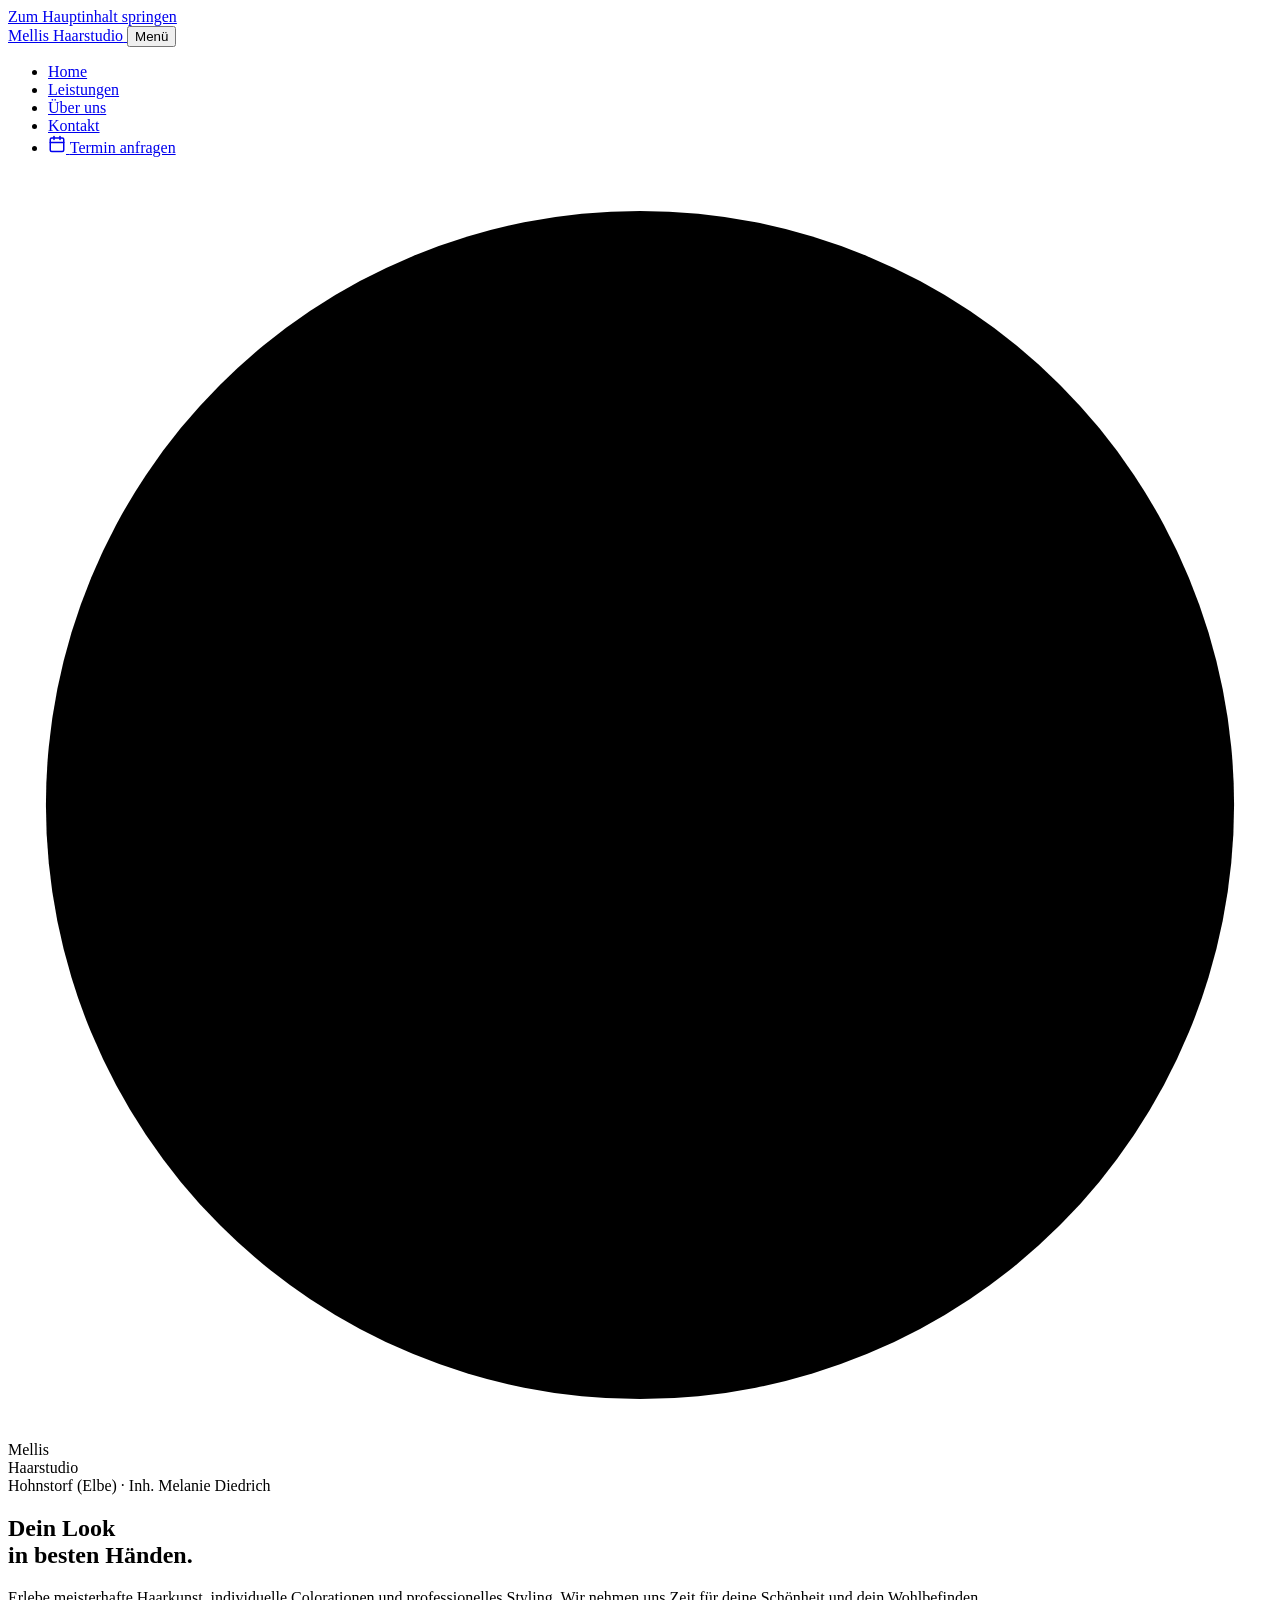
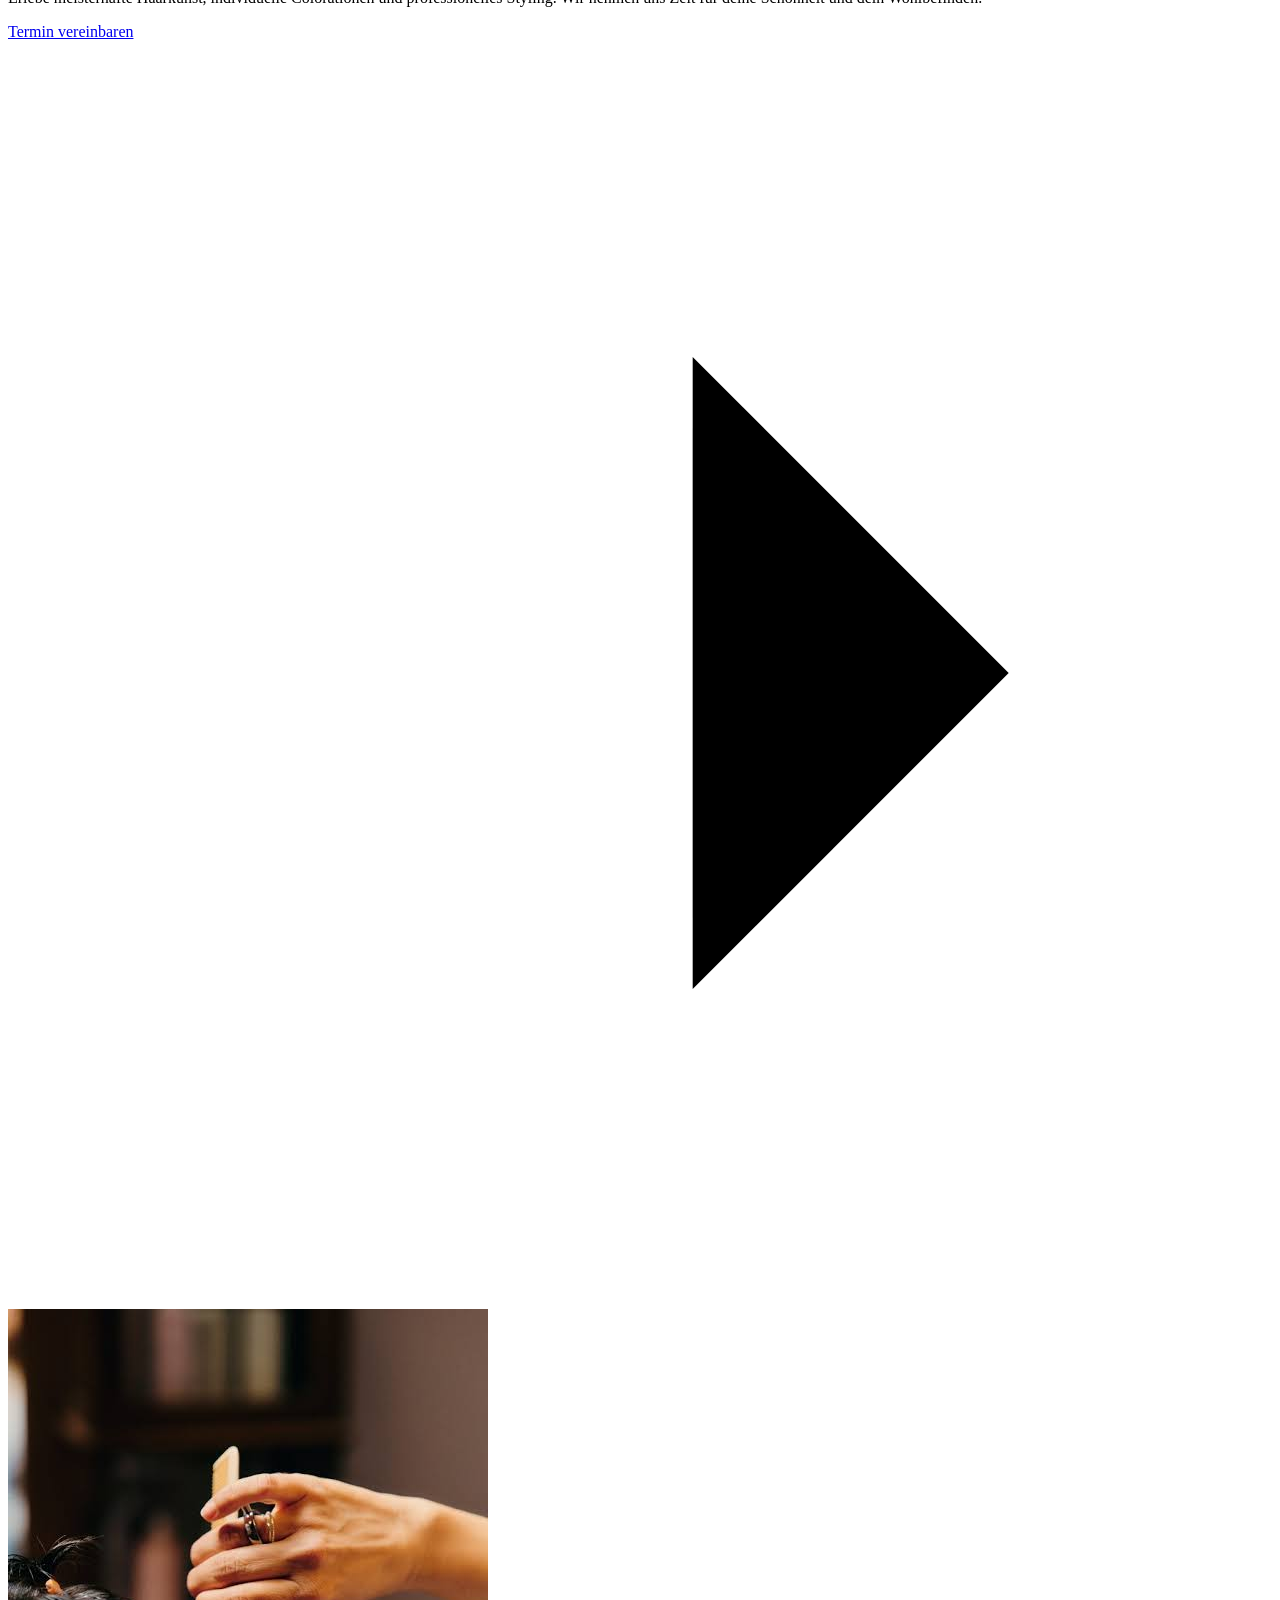
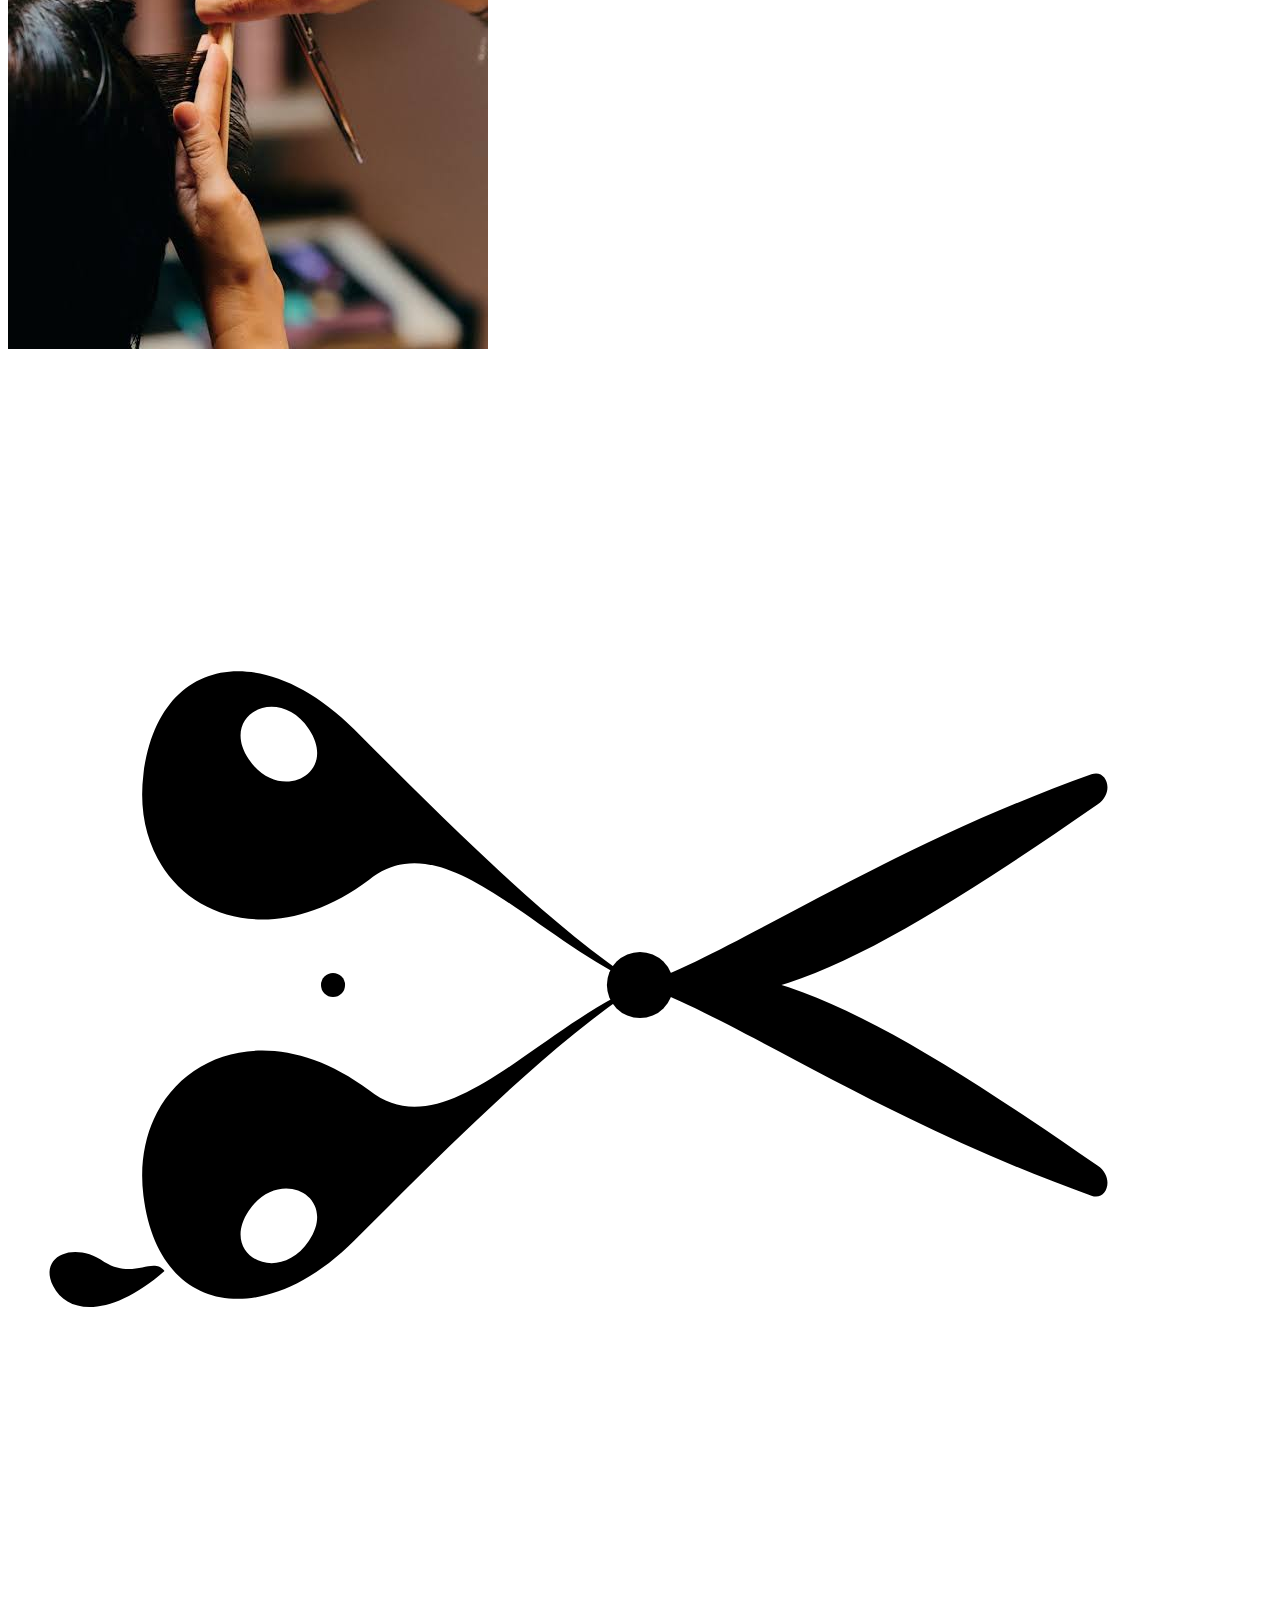
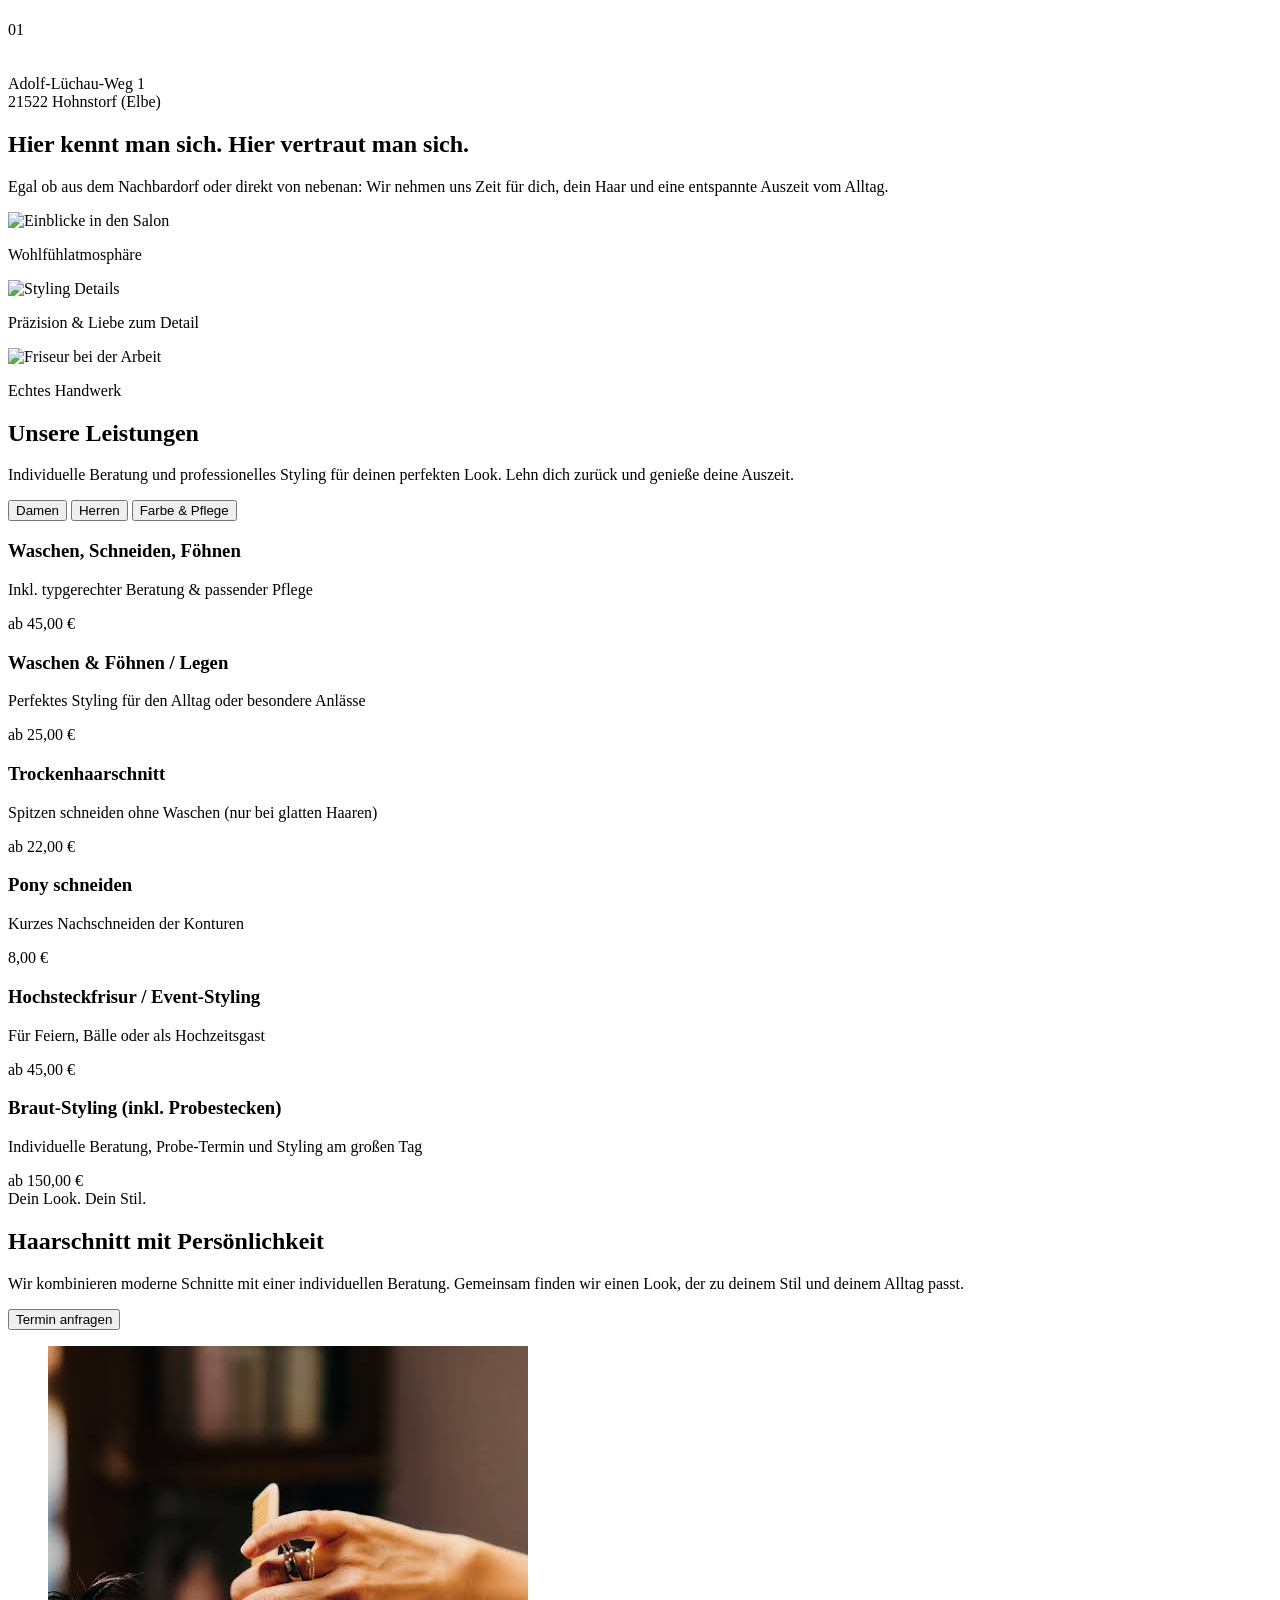
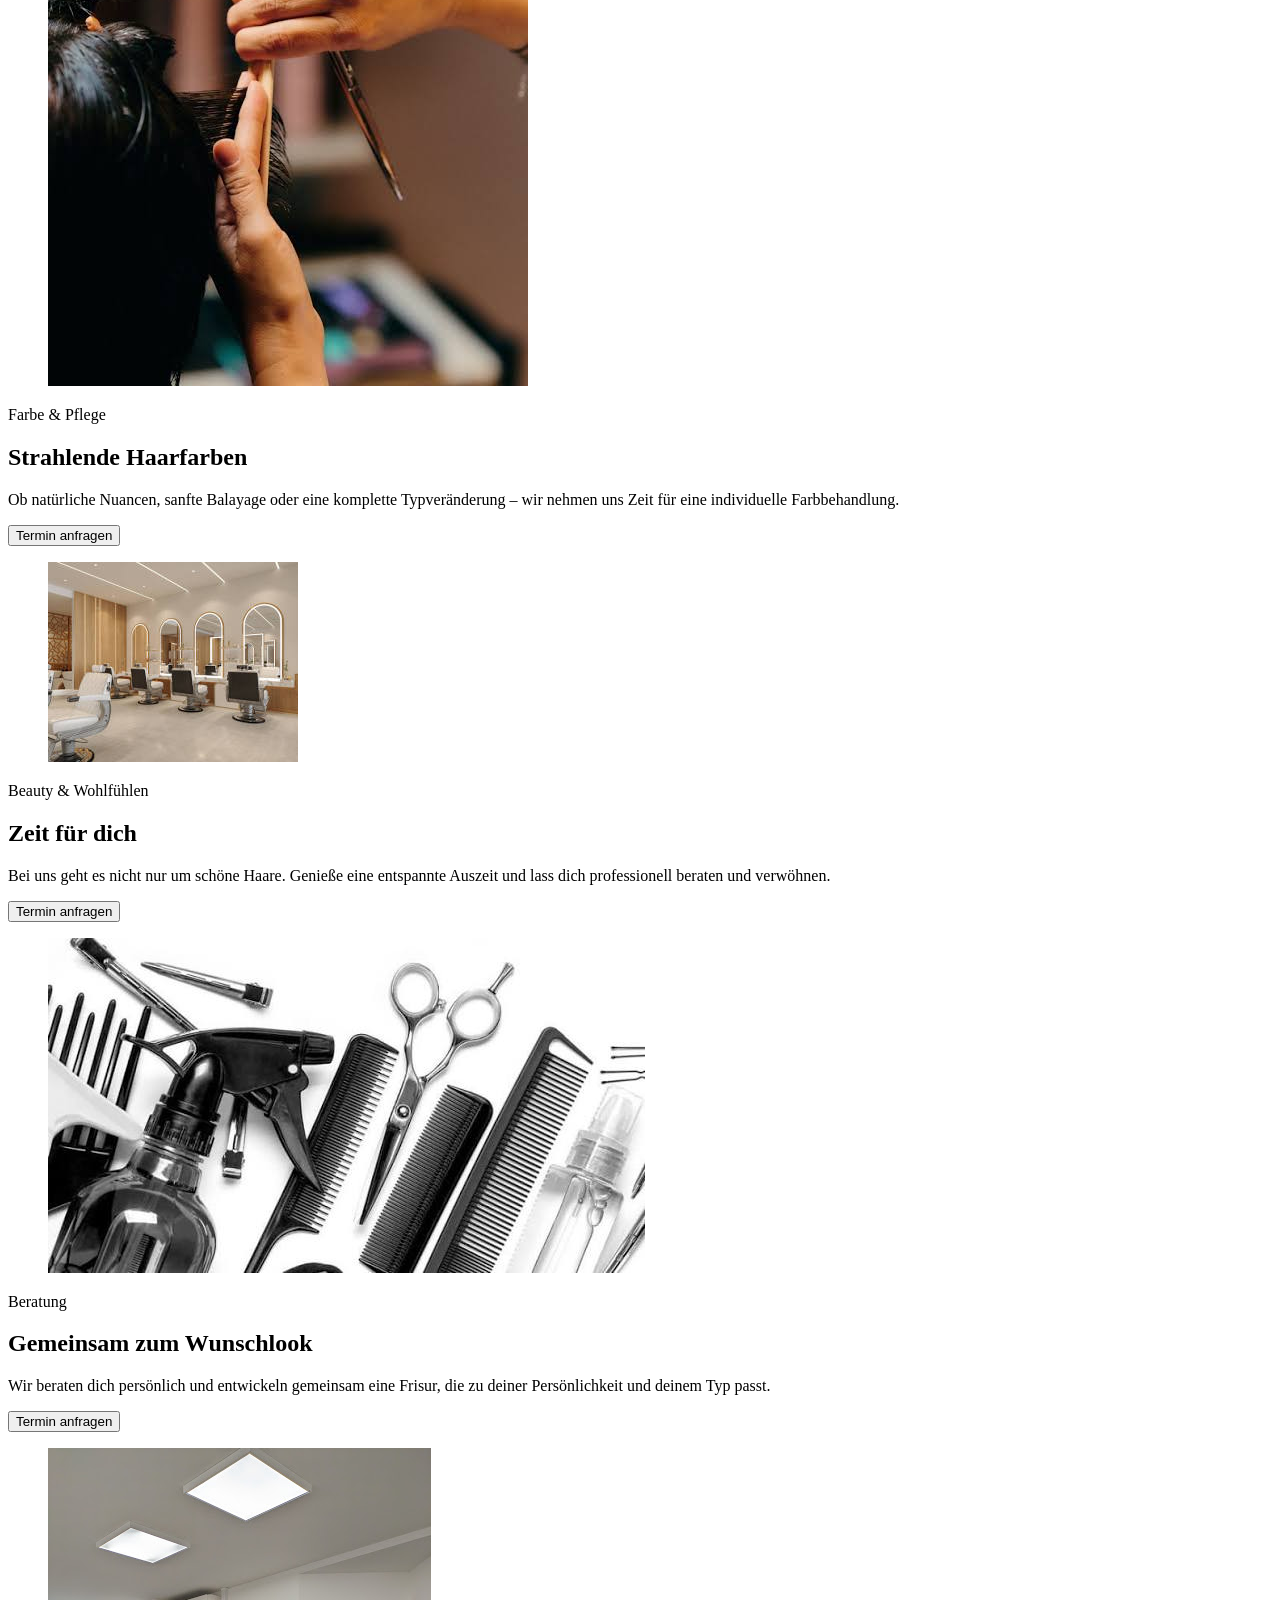
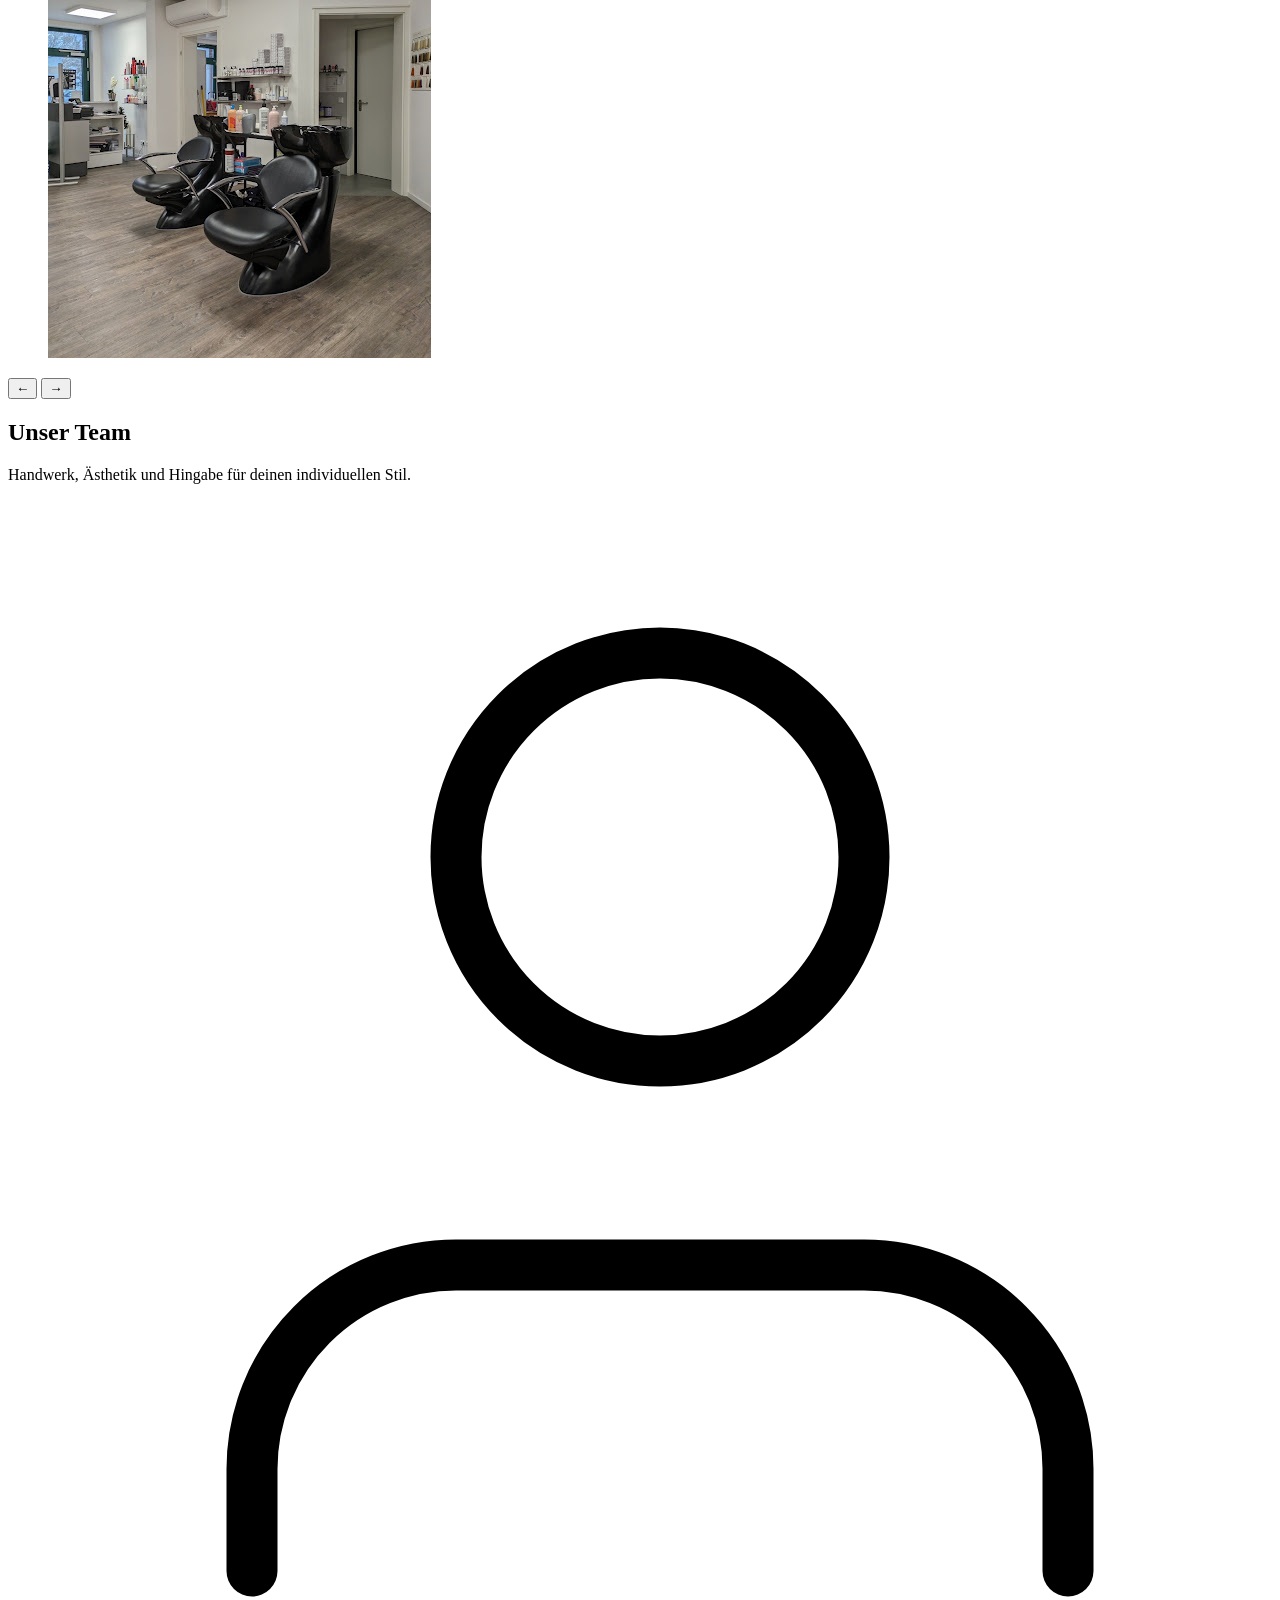
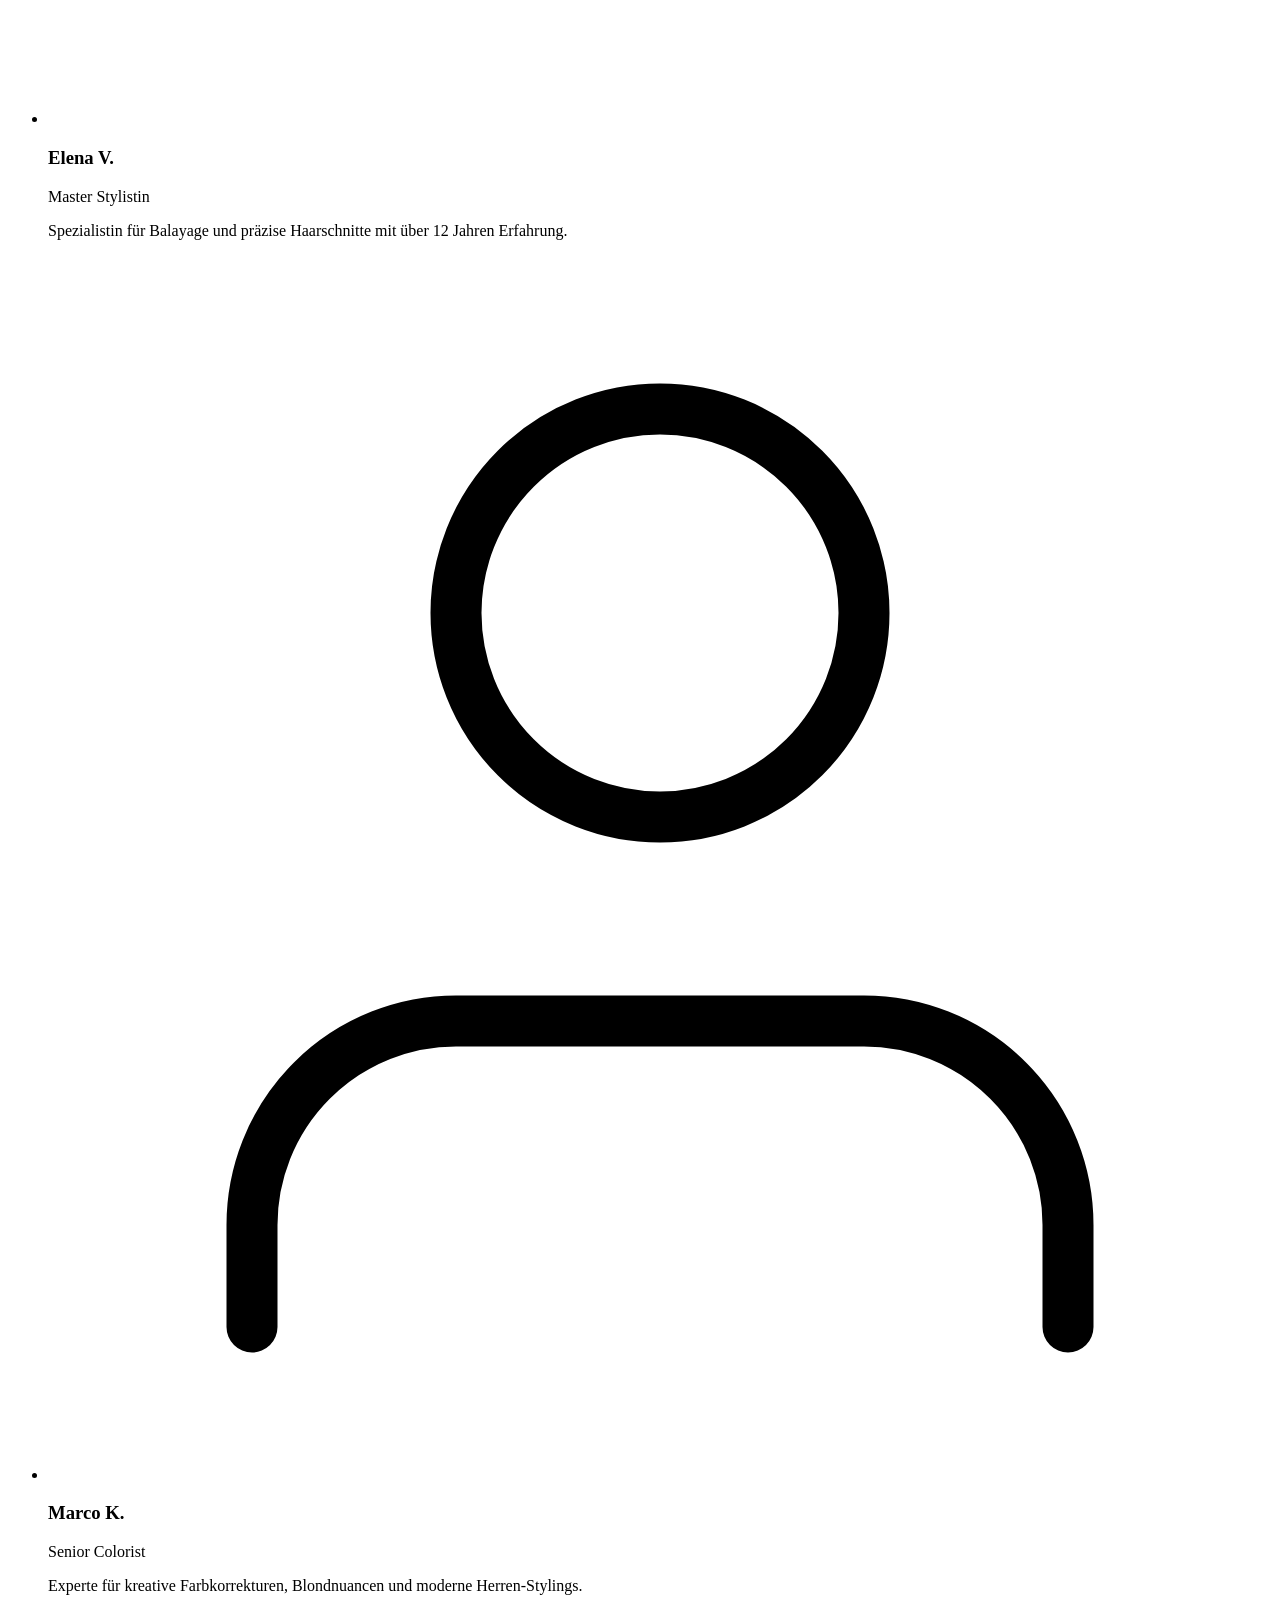
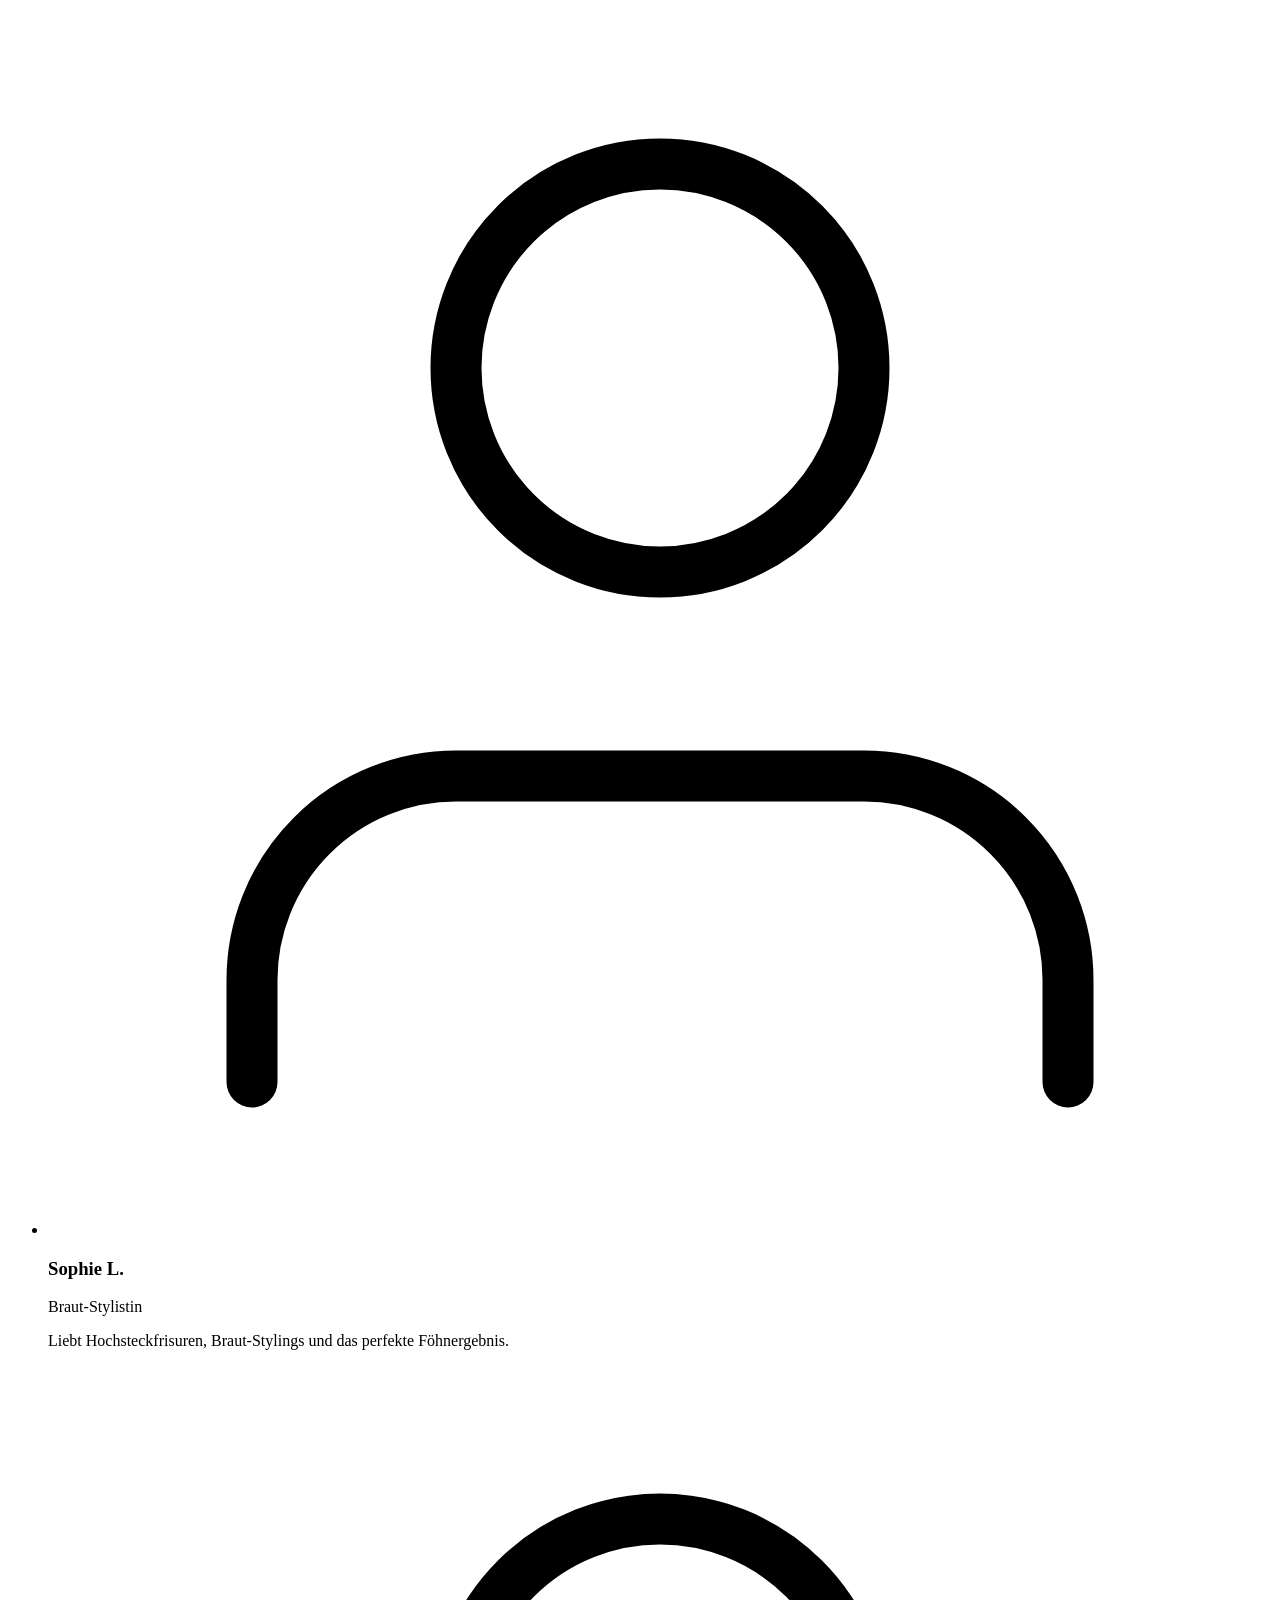
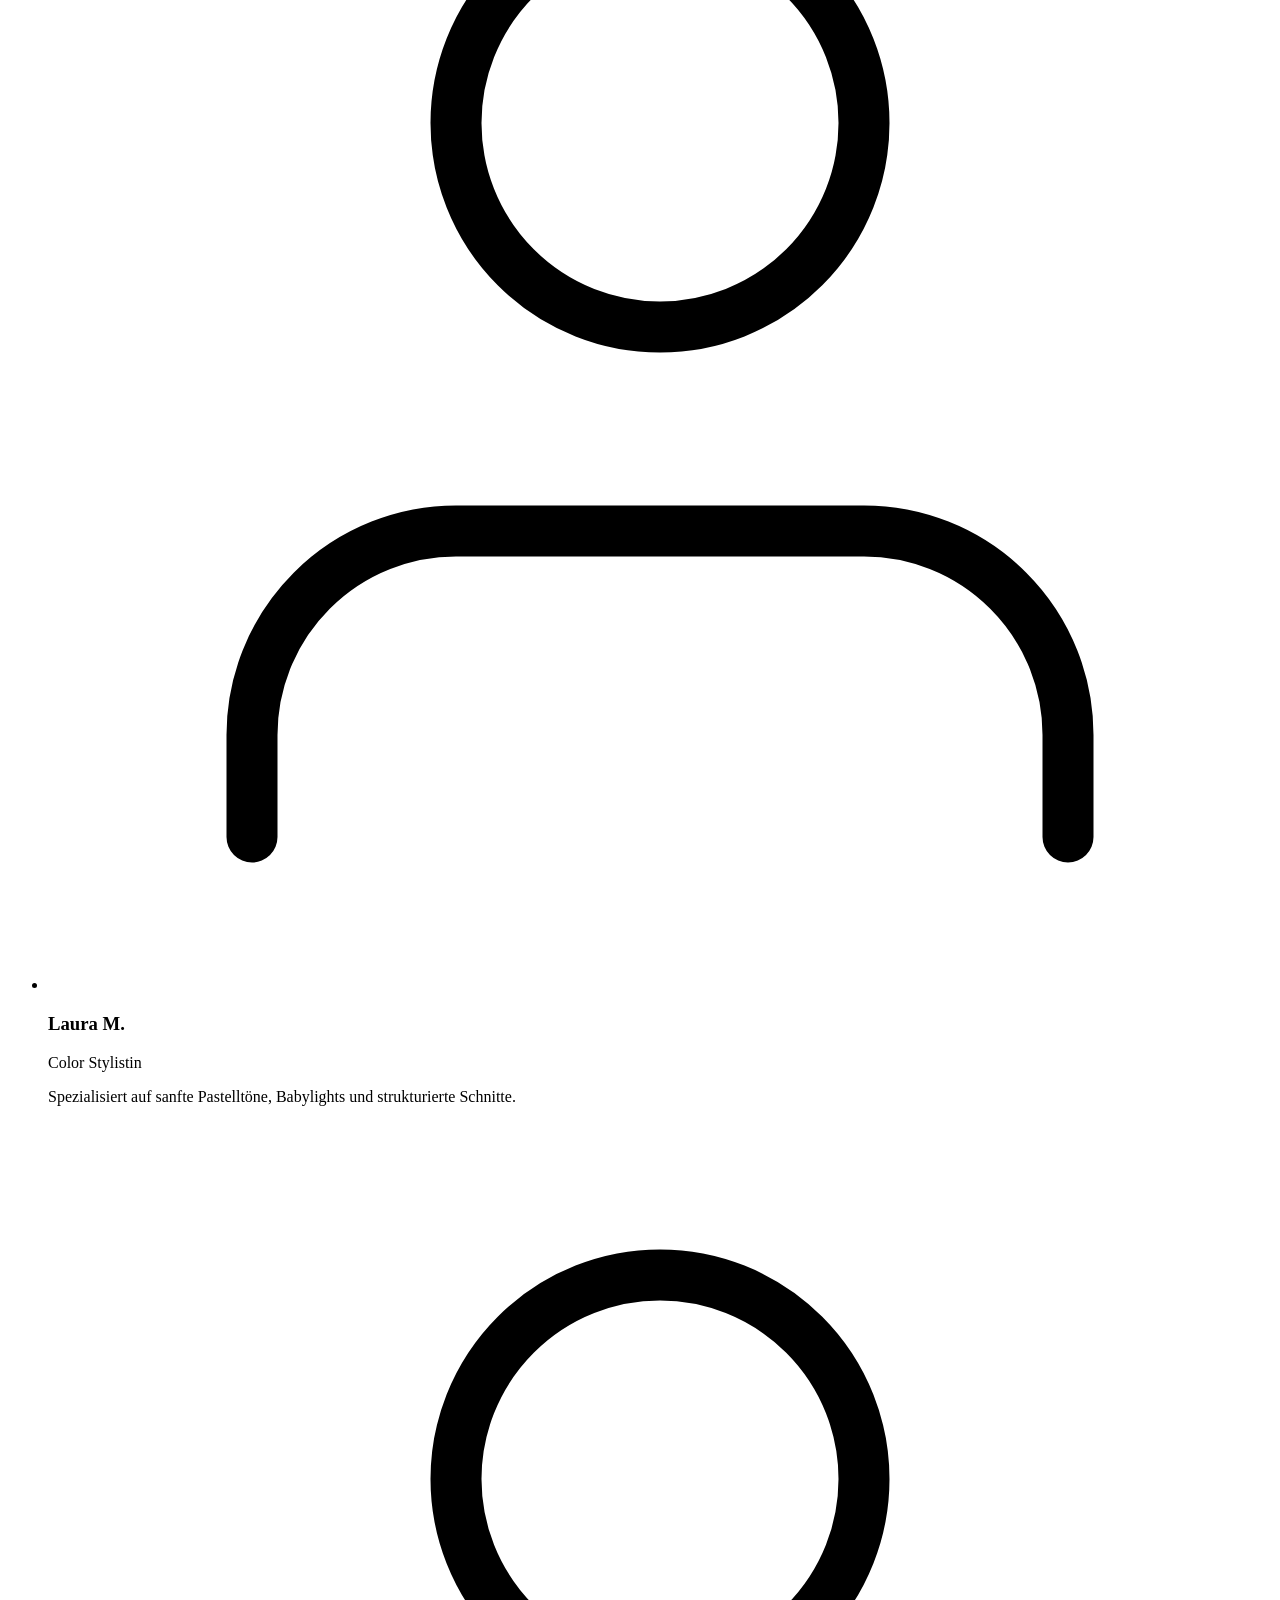
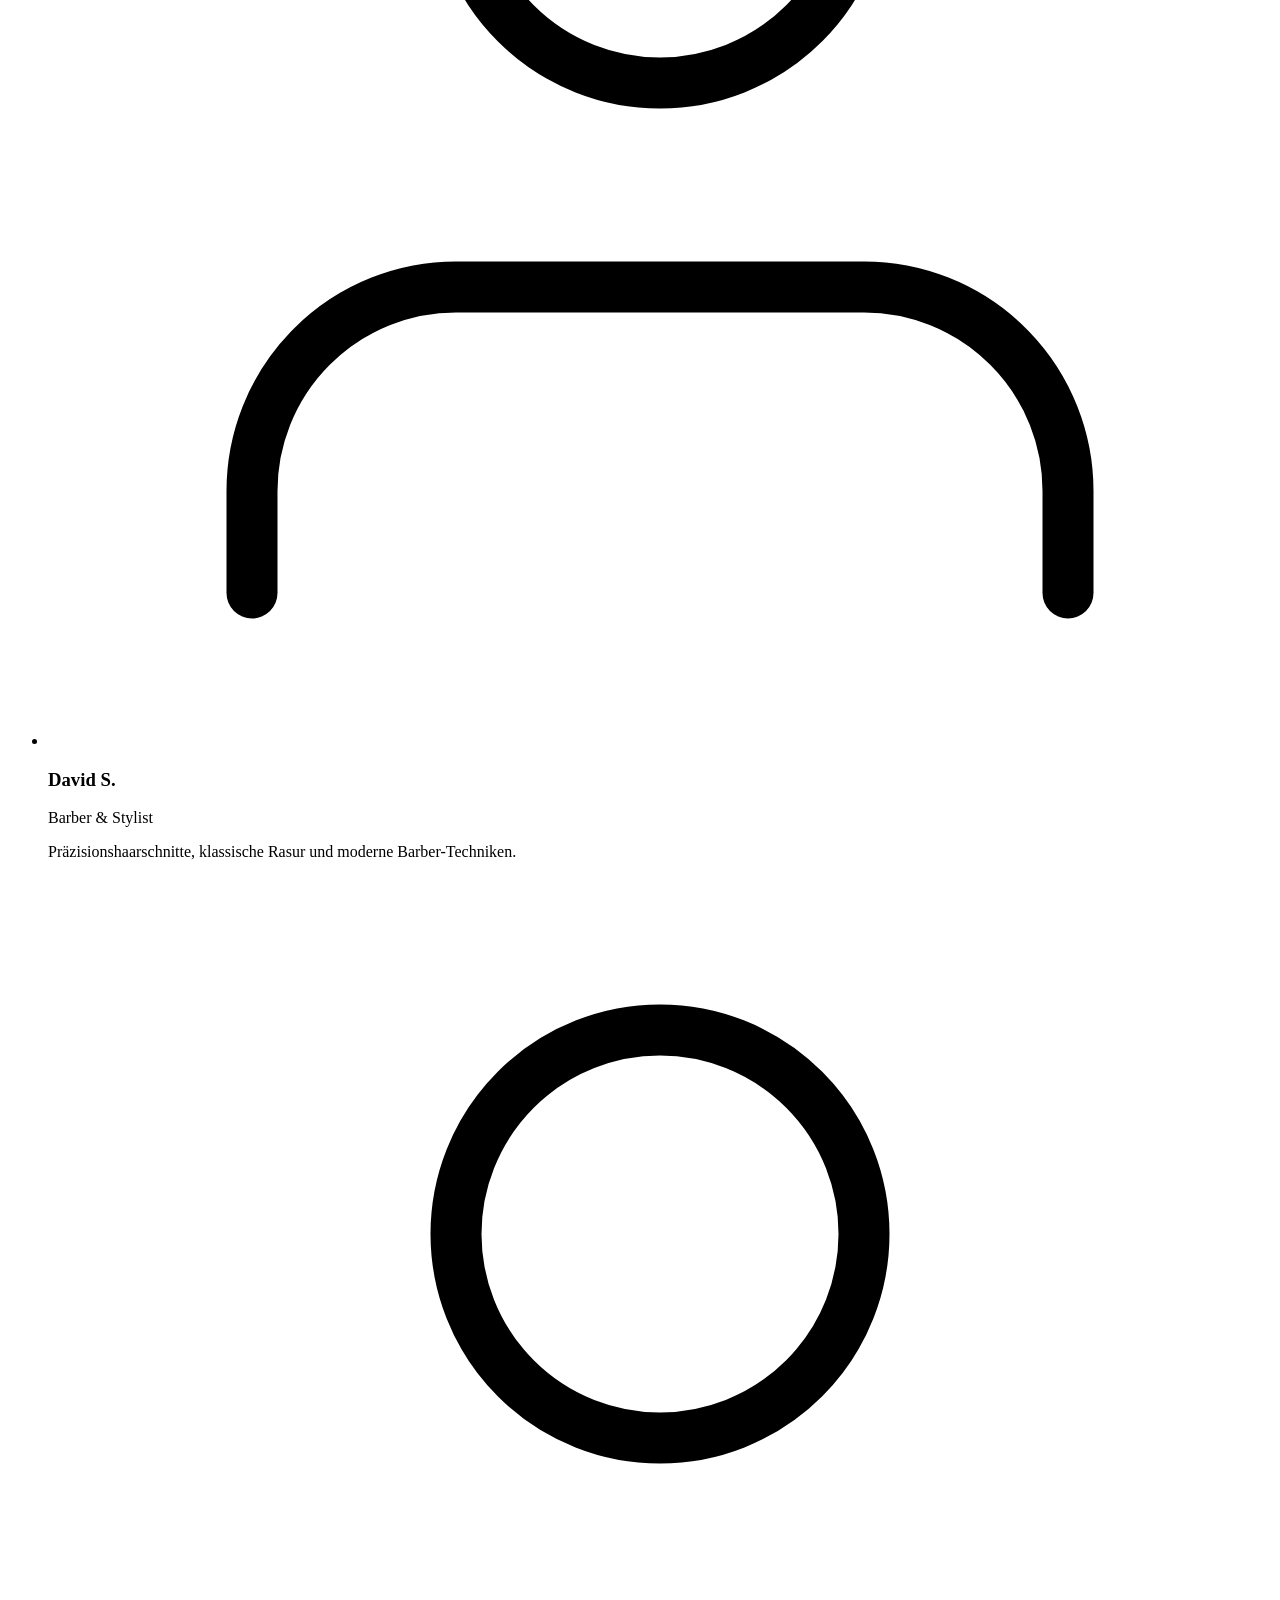
==== commit d3ccd4d4: "Add files via upload" ====
--- a/index.html
+++ b/index.html
@@ -24,7 +24,7 @@
       
       <!-- Brand Logo -->
       <a href="#" class="nav-logo" aria-label="Salon Paprika - Zur Startseite">
-        <span class="logo-text">Salon Paprika</span>
+        <span class="logo-text">Mellis Haarstudio</span>
       </a>
 
       <!-- Hamburger Button (Animated Icon) -->
@@ -92,14 +92,12 @@
 
 
 
-
-
 <section class="mellis-hero" id="home">
 
     <div class="mellis-hero__card">
 
         <!-- =========================================
-             LINKE FLÄCHE
+             LINKE FLÄCHE (Textinhalt - Unverändert)
         ========================================== -->
         <div class="mellis-hero__left">
 
@@ -163,7 +161,7 @@
 
 
         <!-- =========================================
-             FOTO
+             FOTO (Unverändert)
         ========================================== -->
         <div class="mellis-hero__portrait">
 
@@ -176,126 +174,96 @@
 
 
         <!-- =========================================
-             RECHTE FLÄCHE
+             RECHTE FLÄCHE (High-End Friseurschere)
         ========================================== -->
         <div class="mellis-hero__right">
 
             <!-- Schere -->
             <div class="mellis-hero__scissors">
 
-                <svg
-                    viewBox="0 0 420 420"
-                    aria-hidden="true"
-                >
-
-                    <!-- =========================
-                         OBERE KLINGE
-                    ========================== -->
-
-                    <path
-                        class="scissor-blade"
-                        d="
-                        M123 127
-                        C155 109 188 105 219 116
-                        C244 125 268 141 293 161
-                        L363 217
-                        C373 225 375 240 367 250
-                        C359 260 344 261 333 253
-                        L249 192
-                        C221 172 194 157 167 153
-                        C148 150 132 143 123 127
-                        Z
-                        "
-                    />
-
-
-                    <!-- =========================
-                         UNTERE KLINGE
-                    ========================== -->
-
-                    <path
-                        class="scissor-blade"
-                        d="
-                        M123 293
-                        C155 311 188 315 219 304
-                        C244 295 268 279 293 259
-                        L363 203
-                        C373 195 375 180 367 170
-                        C359 160 344 159 333 167
-                        L249 228
-                        C221 248 194 263 167 267
-                        C148 270 132 277 123 293
-                        Z
-                        "
-                    />
-
-
-                    <!-- =========================
-                         MITTELPUNKT
-                    ========================== -->
-
-                    <circle
-                        class="scissor-pivot"
-                        cx="239"
-                        cy="210"
-                        r="17"
-                    />
-
-                    <circle
-                        class="scissor-pivot-inner"
-                        cx="239"
-                        cy="210"
-                        r="5"
-                    />
-
-
-                    <!-- =========================
-                         OBERER GRIFF
-                    ========================== -->
-
-                    <path
-                        class="scissor-handle"
-                        d="
-                        M127 127
-                        C108 99 83 79 58 83
-                        C34 87 23 111 30 134
-                        C37 157 60 170 82 161
-                        C102 153 116 139 127 127
-                        Z
-                        "
-                    />
-
-
-                    <!-- =========================
-                         UNTERER GRIFF
-                    ========================== -->
-
-                    <path
-                        class="scissor-handle"
-                        d="
-                        M127 293
-                        C108 321 83 341 58 337
-                        C34 333 23 309 30 286
-                        C37 263 60 250 82 259
-                        C102 267 116 281 127 293
-                        Z
-                        "
-                    />
-
+                <!-- Der überarbeitete SVG-Code für eine realistischere Schere -->
+                <svg viewBox="0 0 420 420" aria-hidden="true">
+                    <g class="mellis-scissors-group">
+                        
+                        <!-- HÄLFTE 1: UNTERE KLINGE + OBERER GRIFF (Hintergrund) -->
+                        <g class="scissor-blade-back">
+                            <!-- Klinge unten rechts -->
+                            <path class="scissor-blade" d="
+                                M 210 210 
+                                C 240 220, 290 255, 360 280
+                                C 365 282, 368 274, 362 270
+                                C 290 220, 245 195, 210 210
+                                Z" />
+                            
+                            <!-- Griff oben links mit integriertem Loch -->
+                            <path class="scissor-handle" fill-rule="evenodd" d="
+                                M 210 210
+                                C 180 190, 150 160, 115 125
+                                C 85 95, 50 100, 45 140
+                                C 40 180, 80 205, 120 175
+                                C 145 155, 175 195, 210 210
+                                Z
+                                M 80 135
+                                C 70 120, 90 110, 100 125
+                                C 110 140, 90 150, 80 135
+                                Z" />
+                        </g>
+
+                        <!-- HÄLFTE 2: OBERE KLINGE + UNTERER GRIFF + FINGERREST (Vordergrund) -->
+                        <g class="scissor-blade-front">
+                            <!-- Klinge oben rechts -->
+                            <path class="scissor-blade" d="
+                                M 210 210
+                                C 240 200, 290 165, 360 140
+                                C 365 138, 368 146, 362 150
+                                C 290 200, 245 225, 210 210
+                                Z" />
+                            
+                            <!-- Griff unten links mit integriertem Loch -->
+                            <path class="scissor-handle" fill-rule="evenodd" d="
+                                M 210 210
+                                C 180 230, 150 260, 115 295
+                                C 85 325, 50 320, 45 280
+                                C 40 240, 80 215, 120 245
+                                C 145 265, 175 225, 210 210
+                                Z
+                                M 80 285
+                                C 70 300, 90 310, 100 295
+                                C 110 280, 90 270, 80 285
+                                Z" />
+
+                            <!-- Fingerrest / Ausfinger-Haken -->
+                            <path class="scissor-fingerrest" d="
+                                M 52 305
+                                C 35 320, 20 320, 15 310
+                                C 10 300, 22 295, 32 302
+                                C 42 308, 48 300, 52 305
+                                Z" />
+                        </g>
+
+                        <!-- DETAILS -->
+                        <!-- Gummi-Stopper (Muffler) -->
+                        <circle class="scissor-stopper" cx="108" cy="210" r="4" />
+
+                        <!-- Einstellschraube / Gewerbe -->
+                        <circle class="scissor-pivot-outer" cx="210" cy="210" r="11" />
+                        <circle class="scissor-pivot-ring" cx="210" cy="210" r="8" />
+                        <circle class="scissor-pivot-core" cx="210" cy="210" r="4" />
+                        
+                    </g>
                 </svg>
 
             </div>
 
-
-            <!-- Kleine Information -->
+            <!-- Kleine Information (Unverändert) -->
             <div class="mellis-hero__side-info">
 
                 <span>01</span>
 
                 <div>
-                    Hair<br>
-                    Beauty<br>
-                    Style
+                    <br>
+                    <br>
+                    
                 </div>
 
             </div>
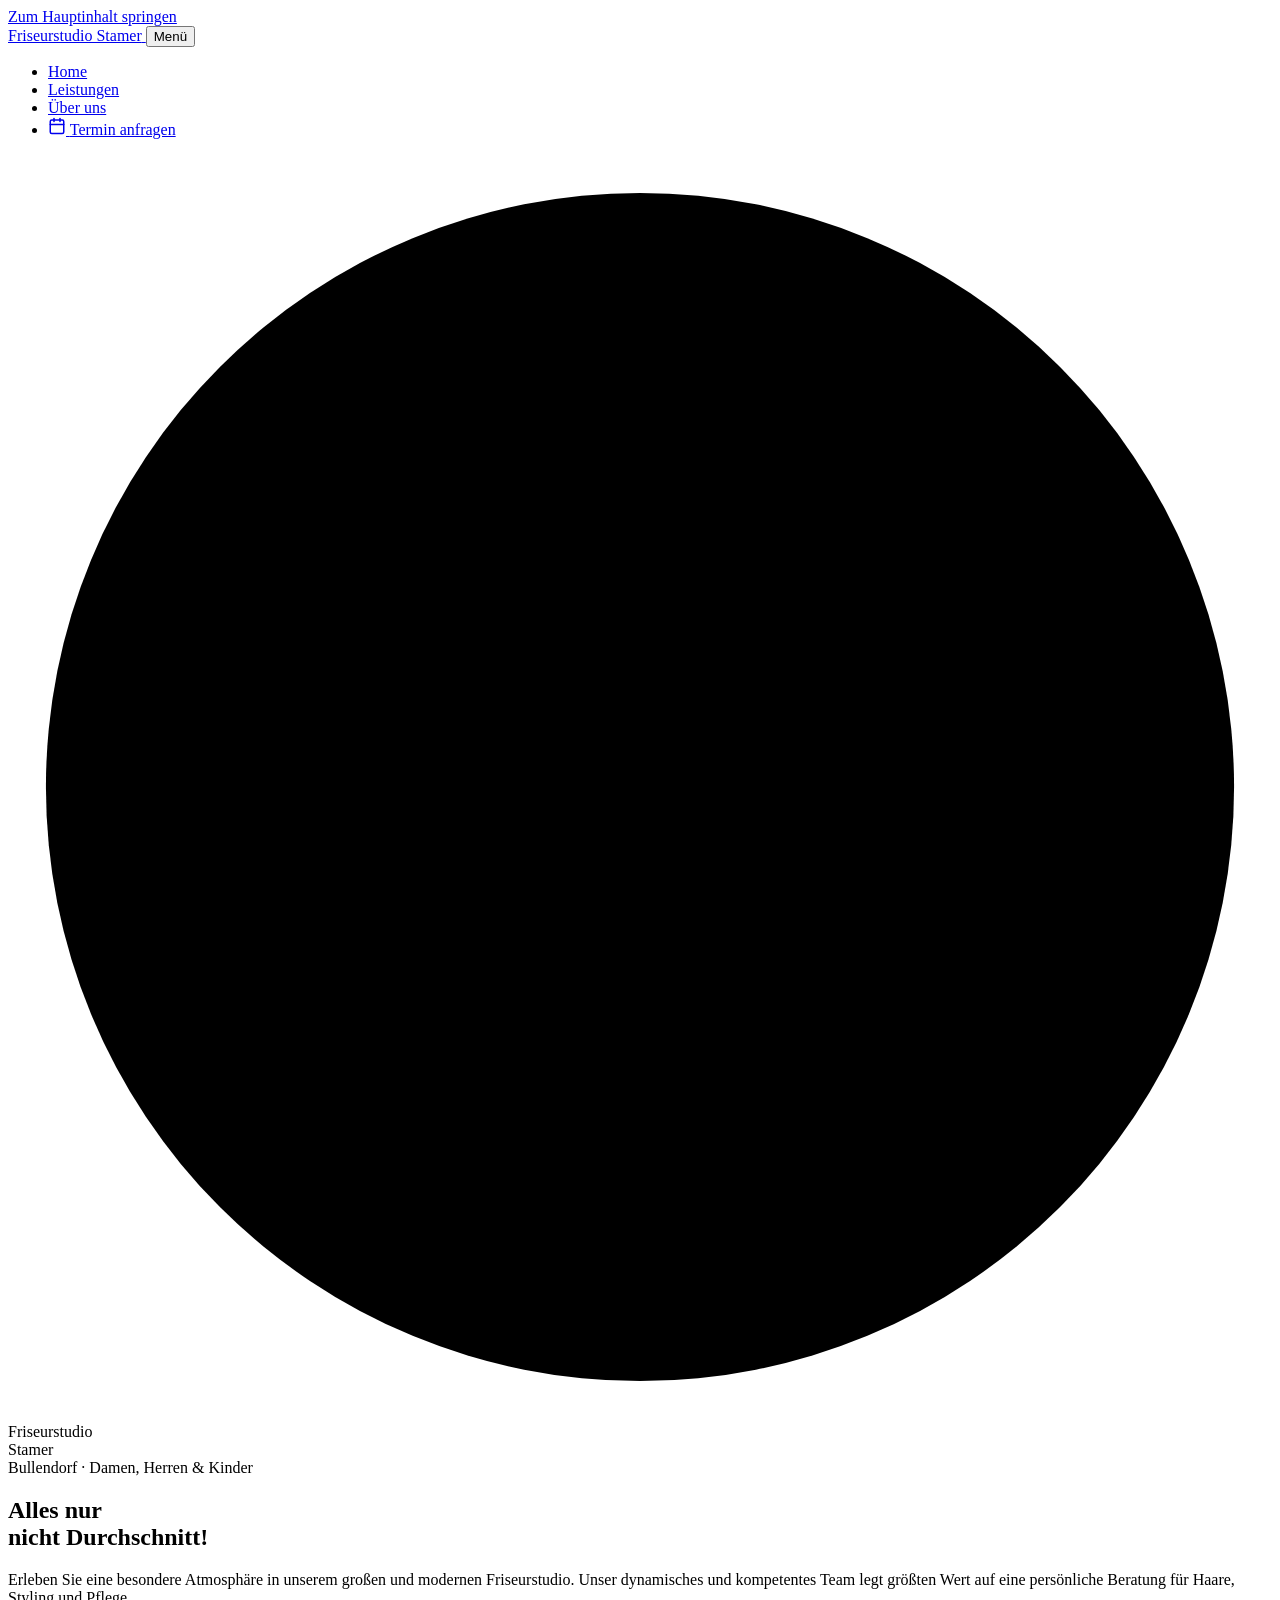
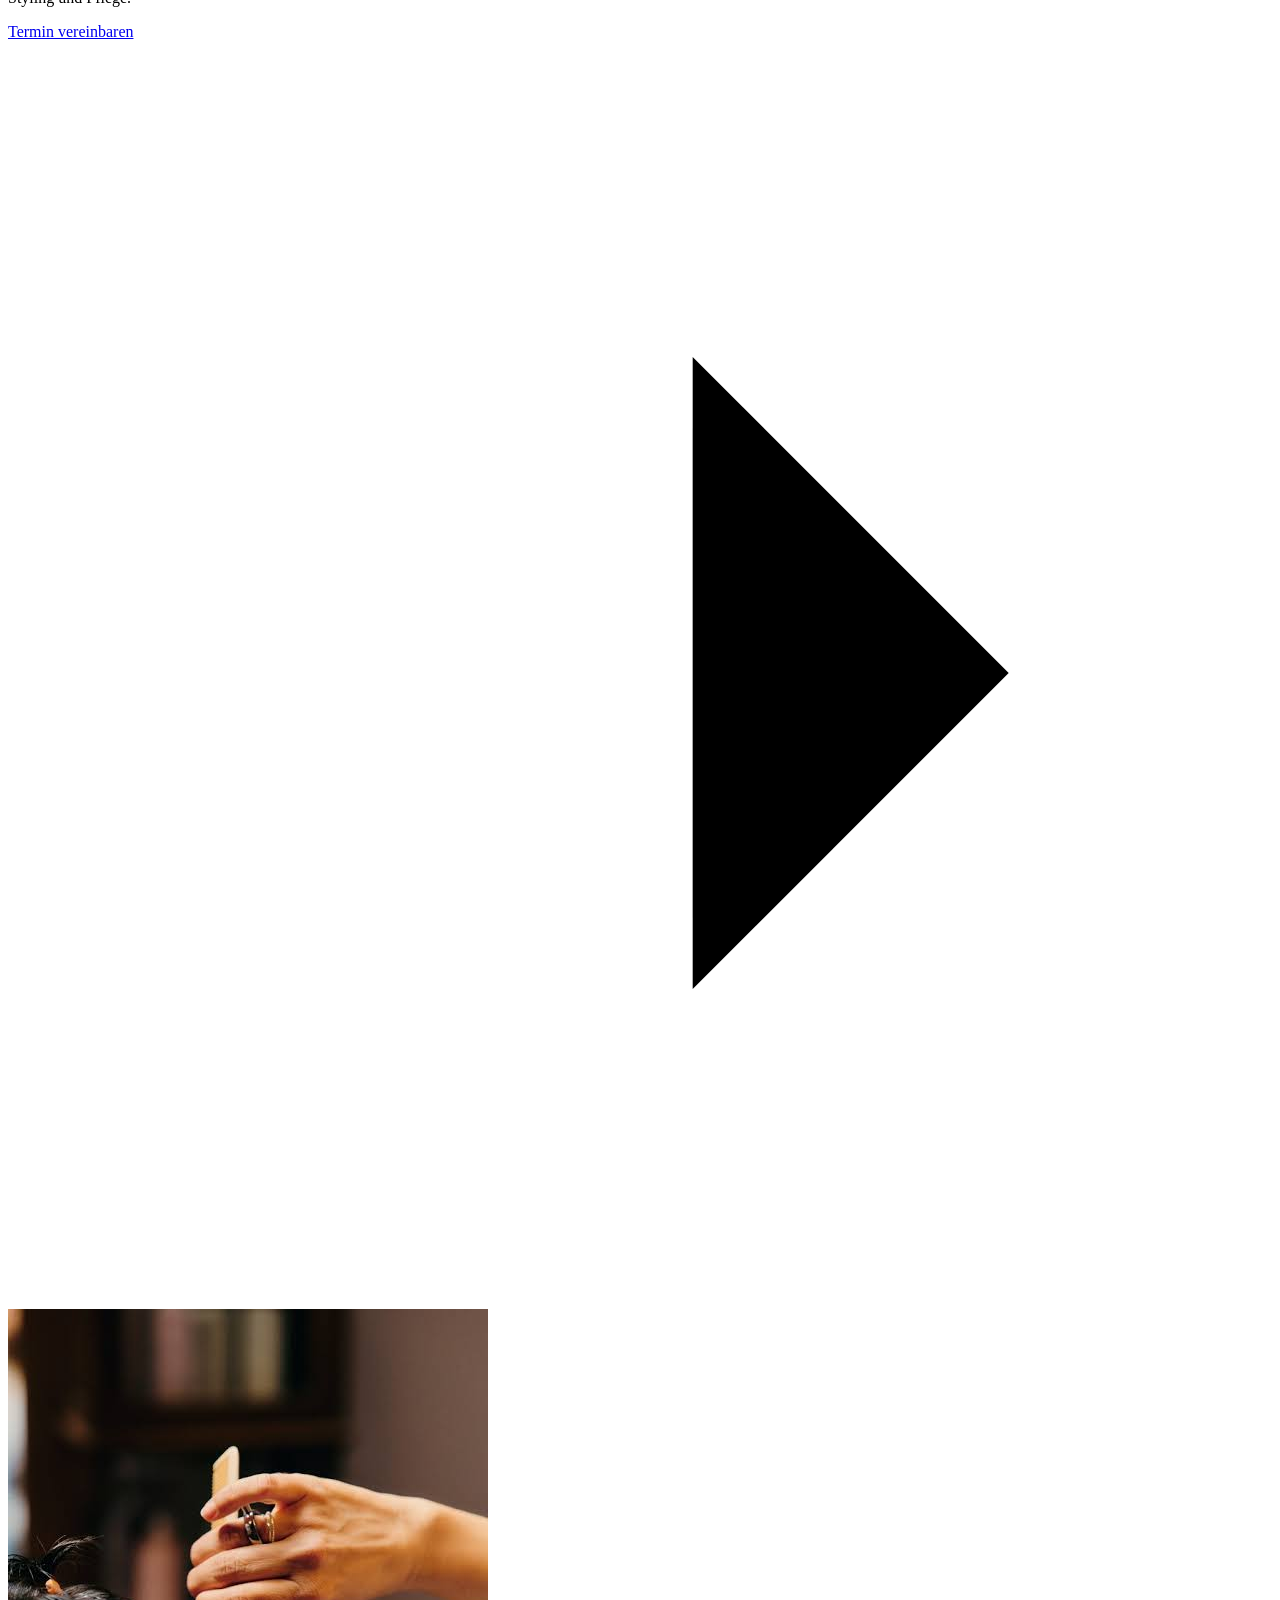
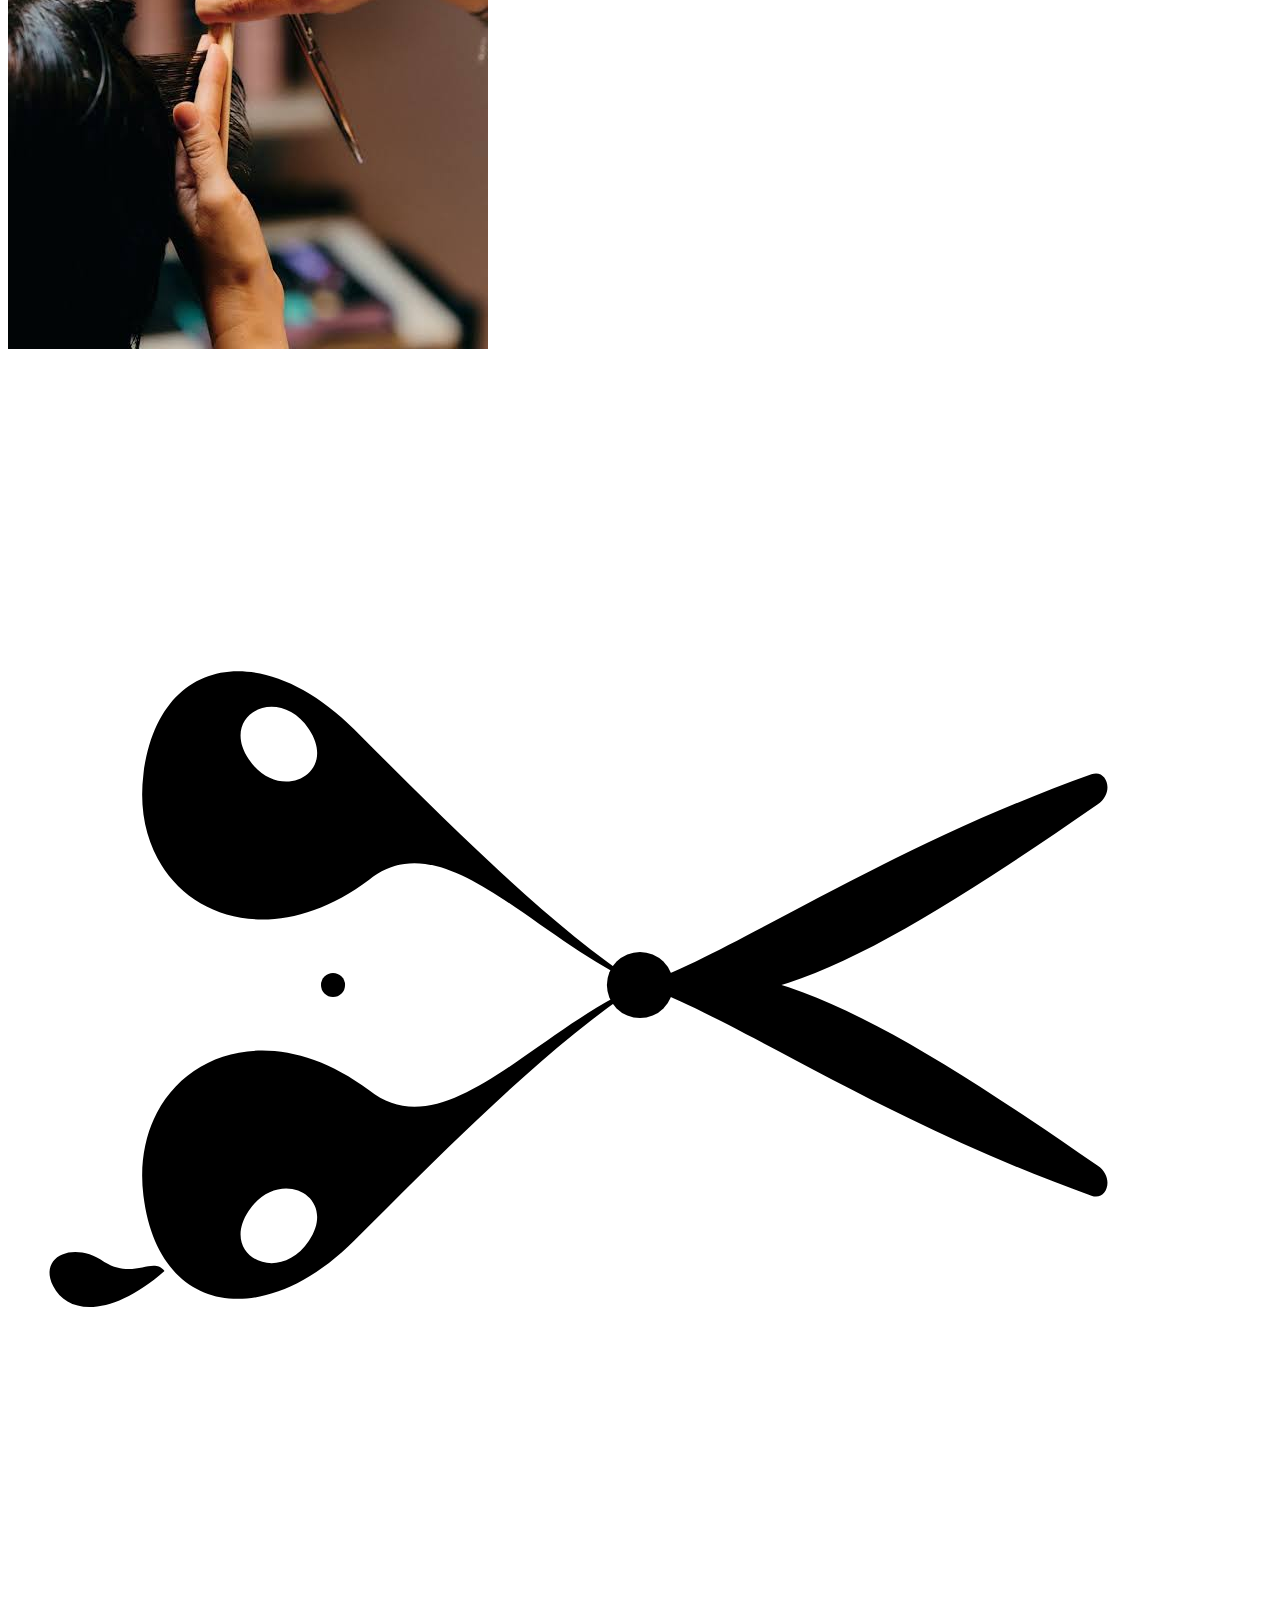
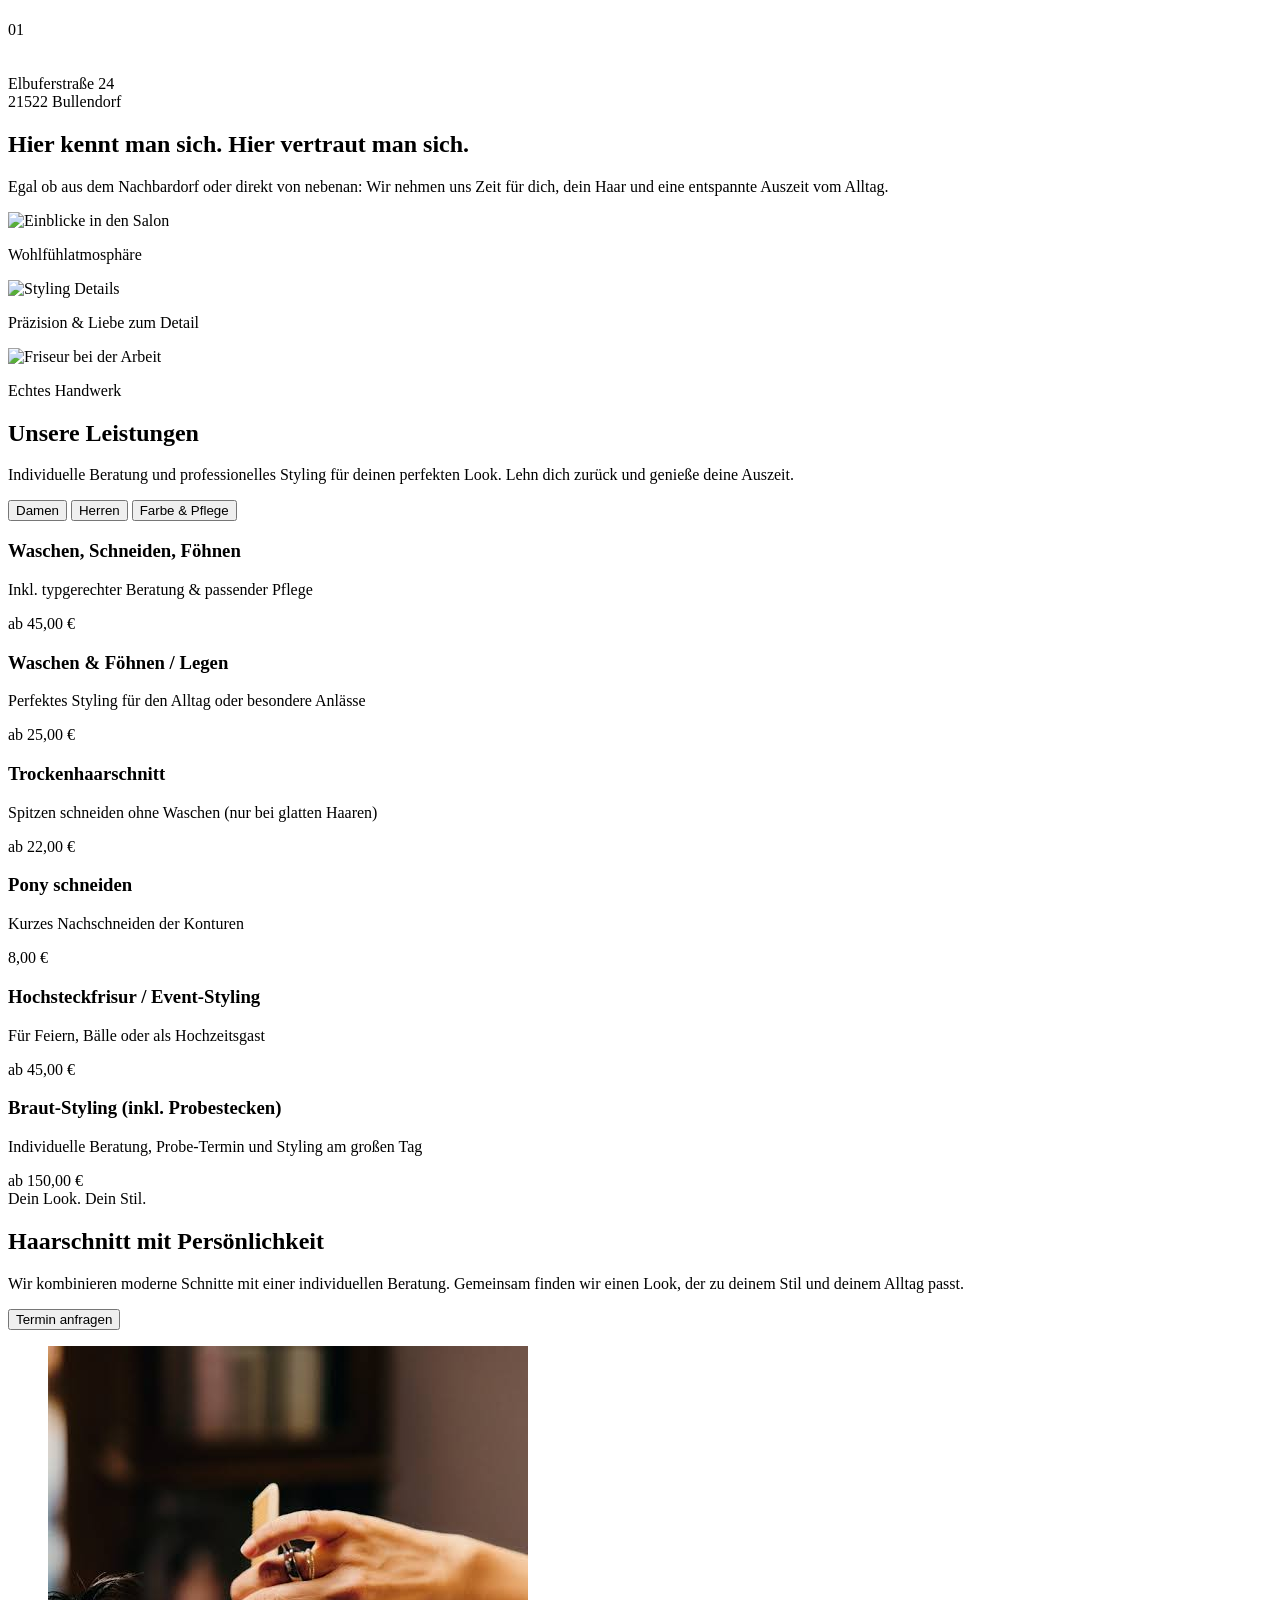
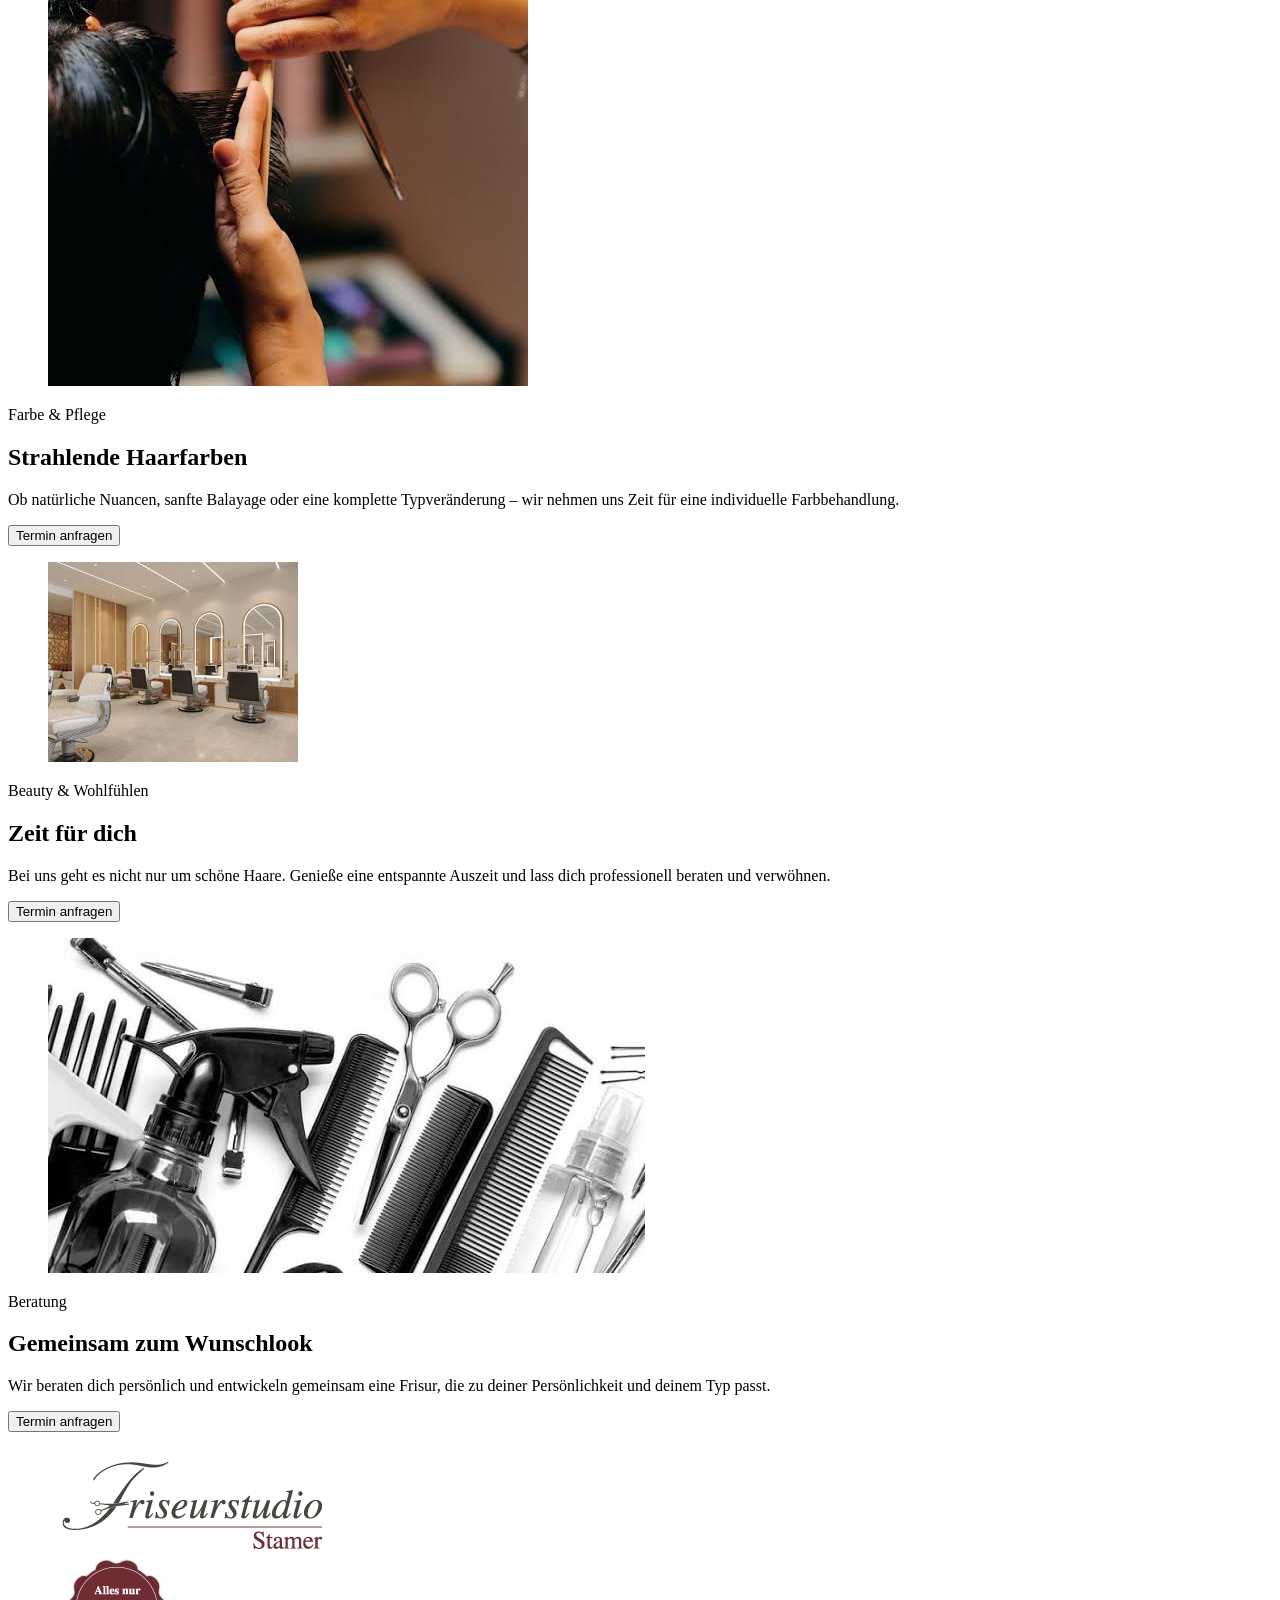
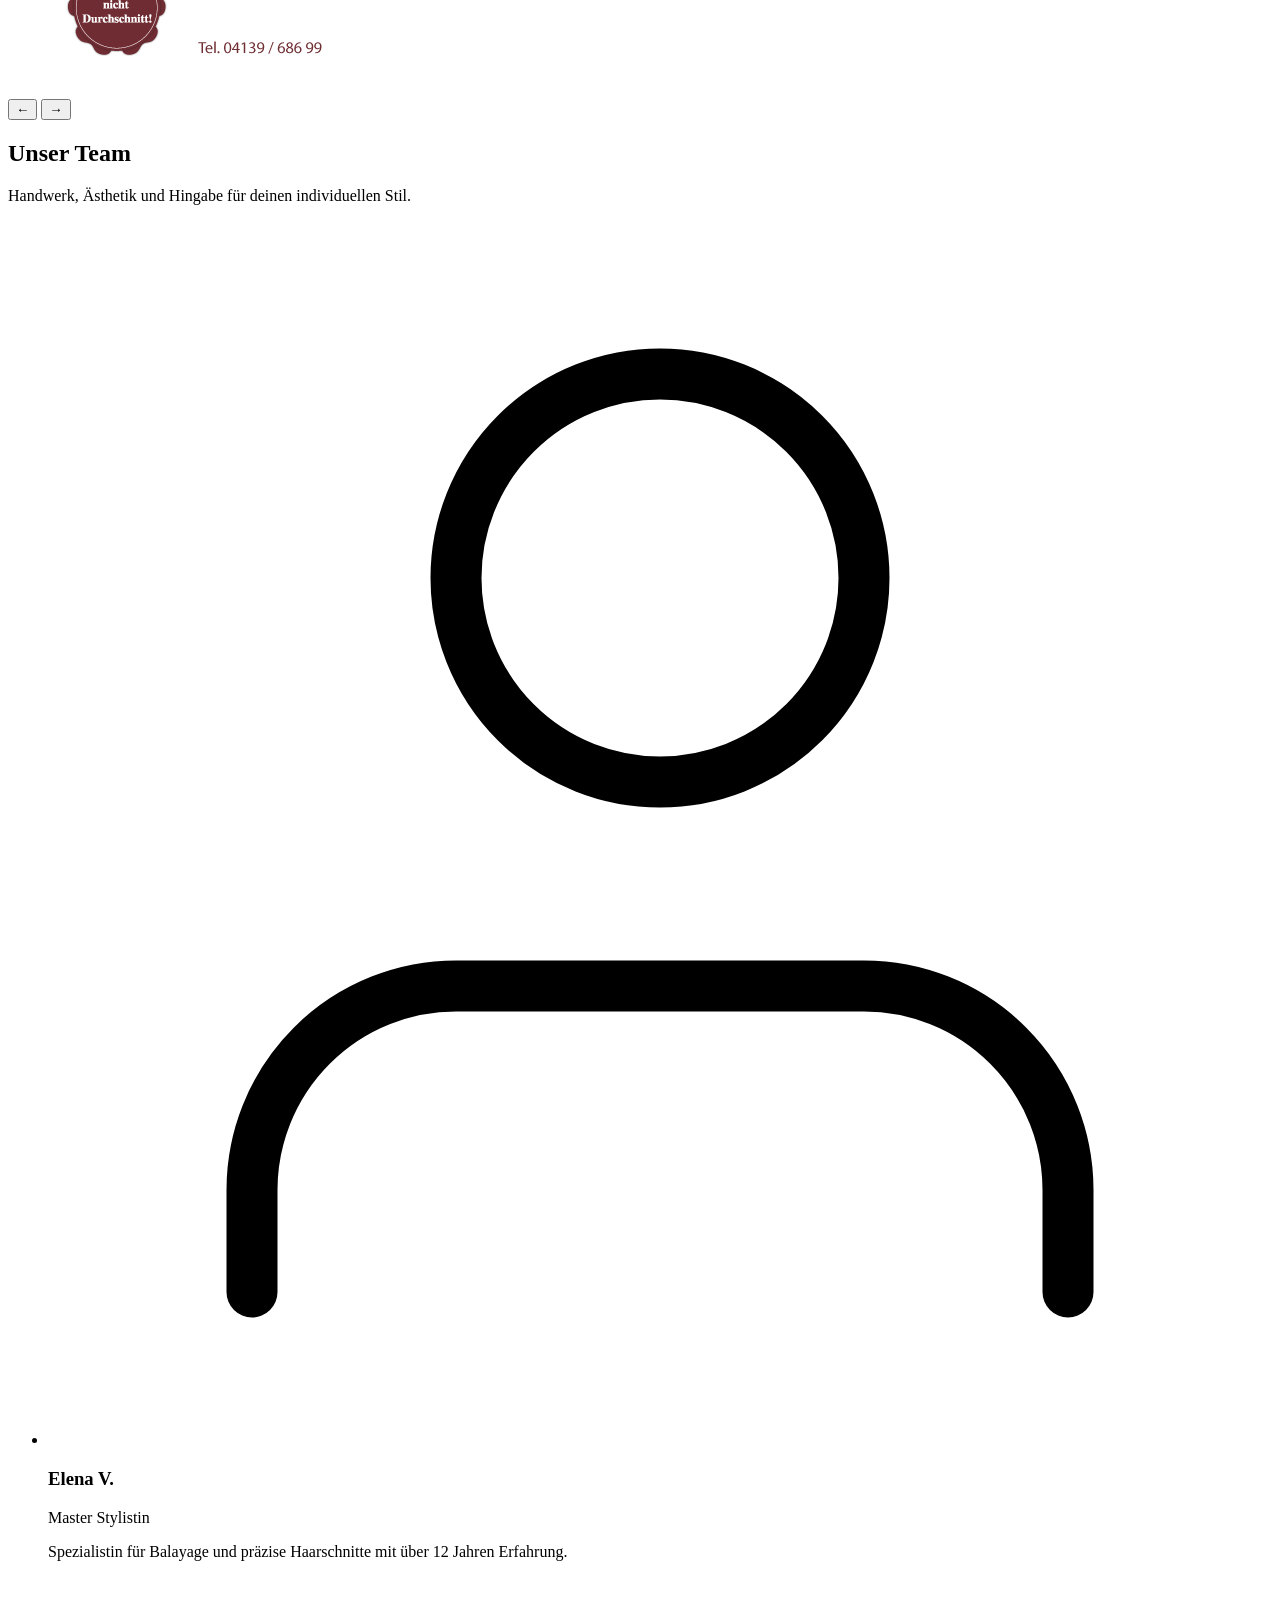
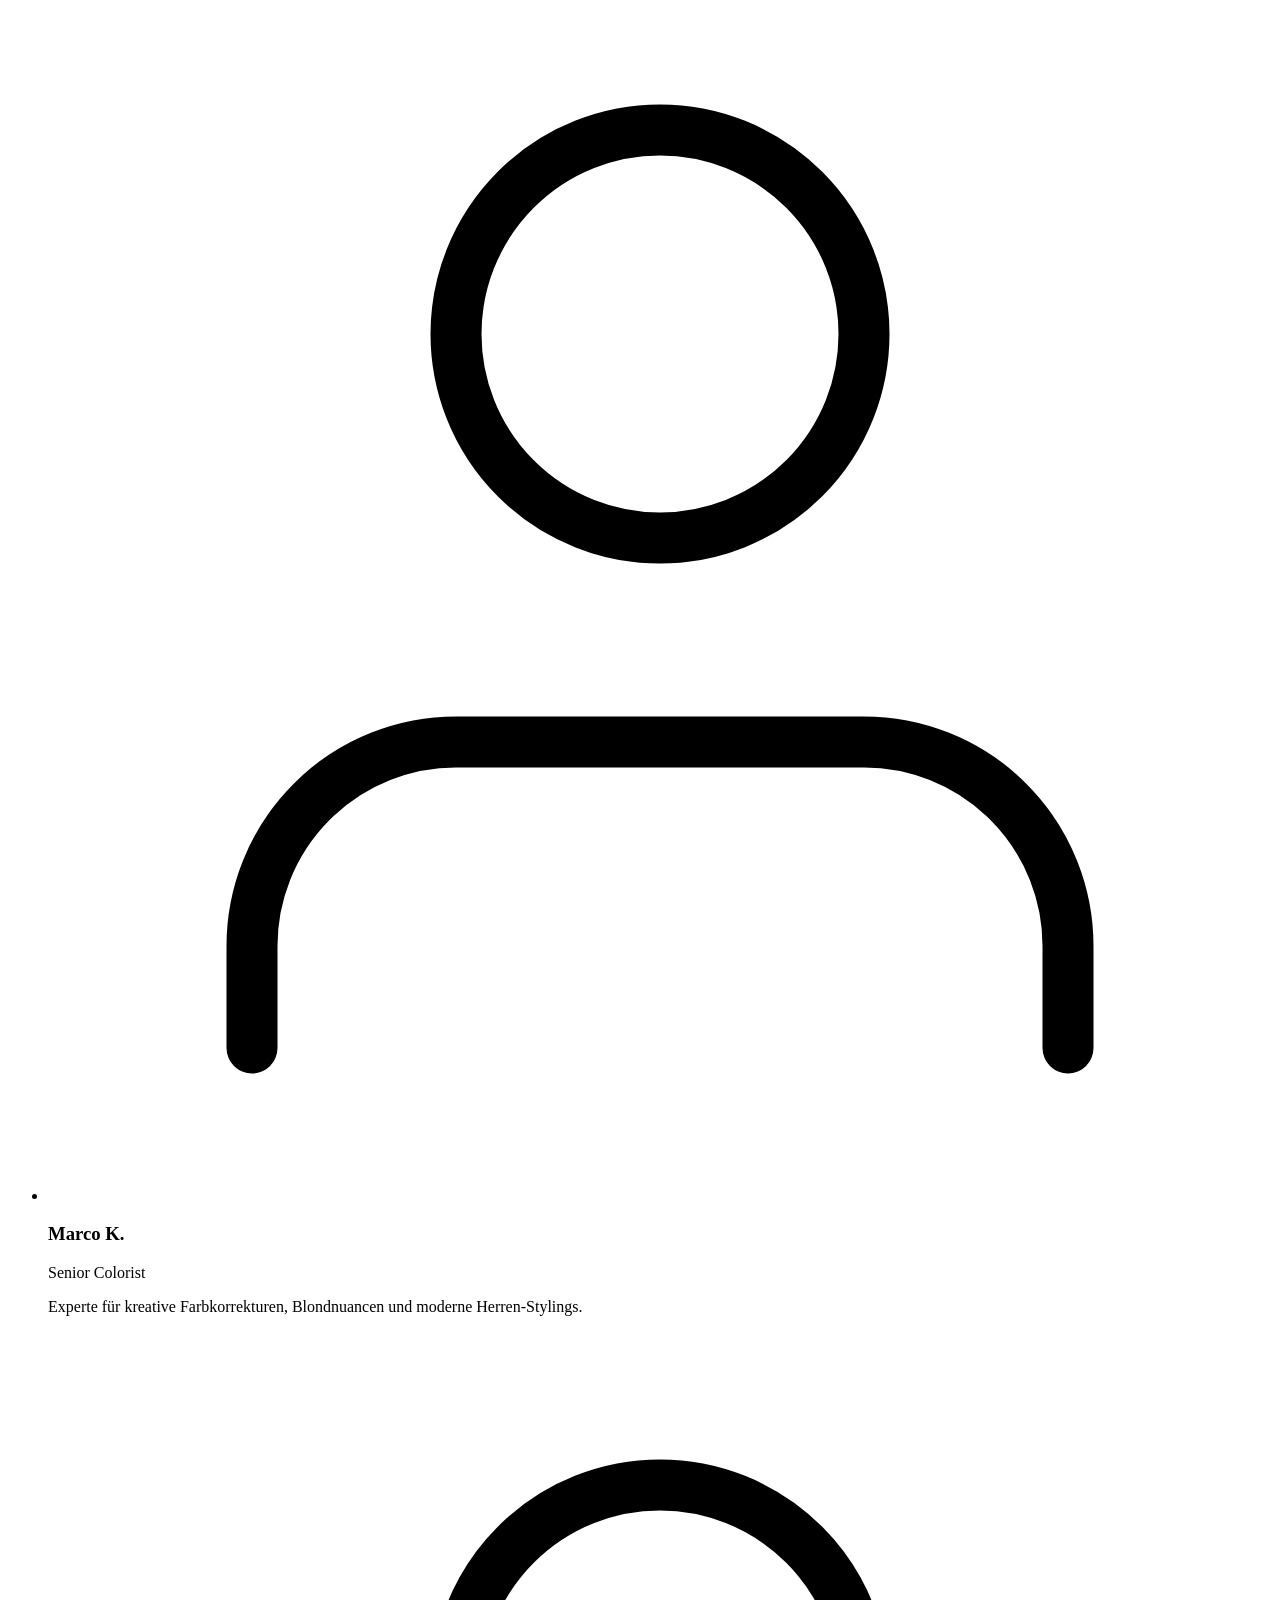
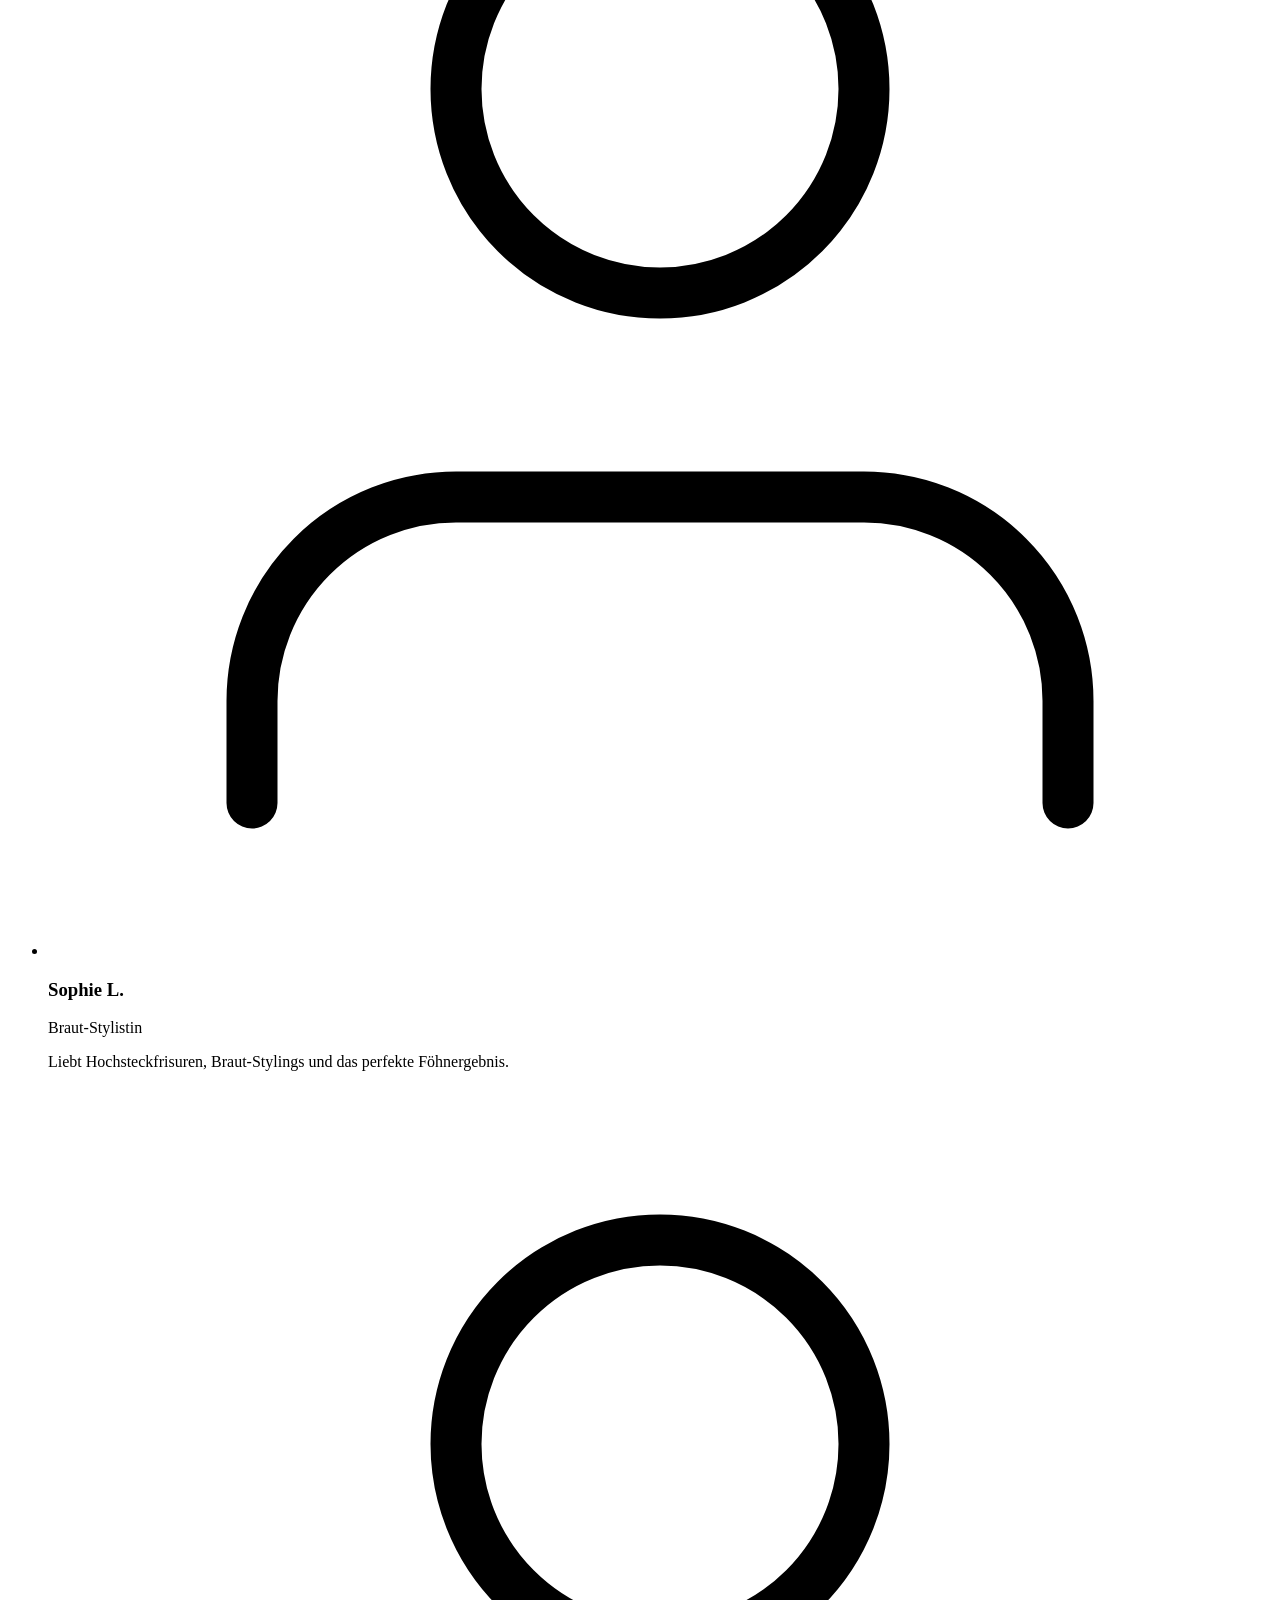
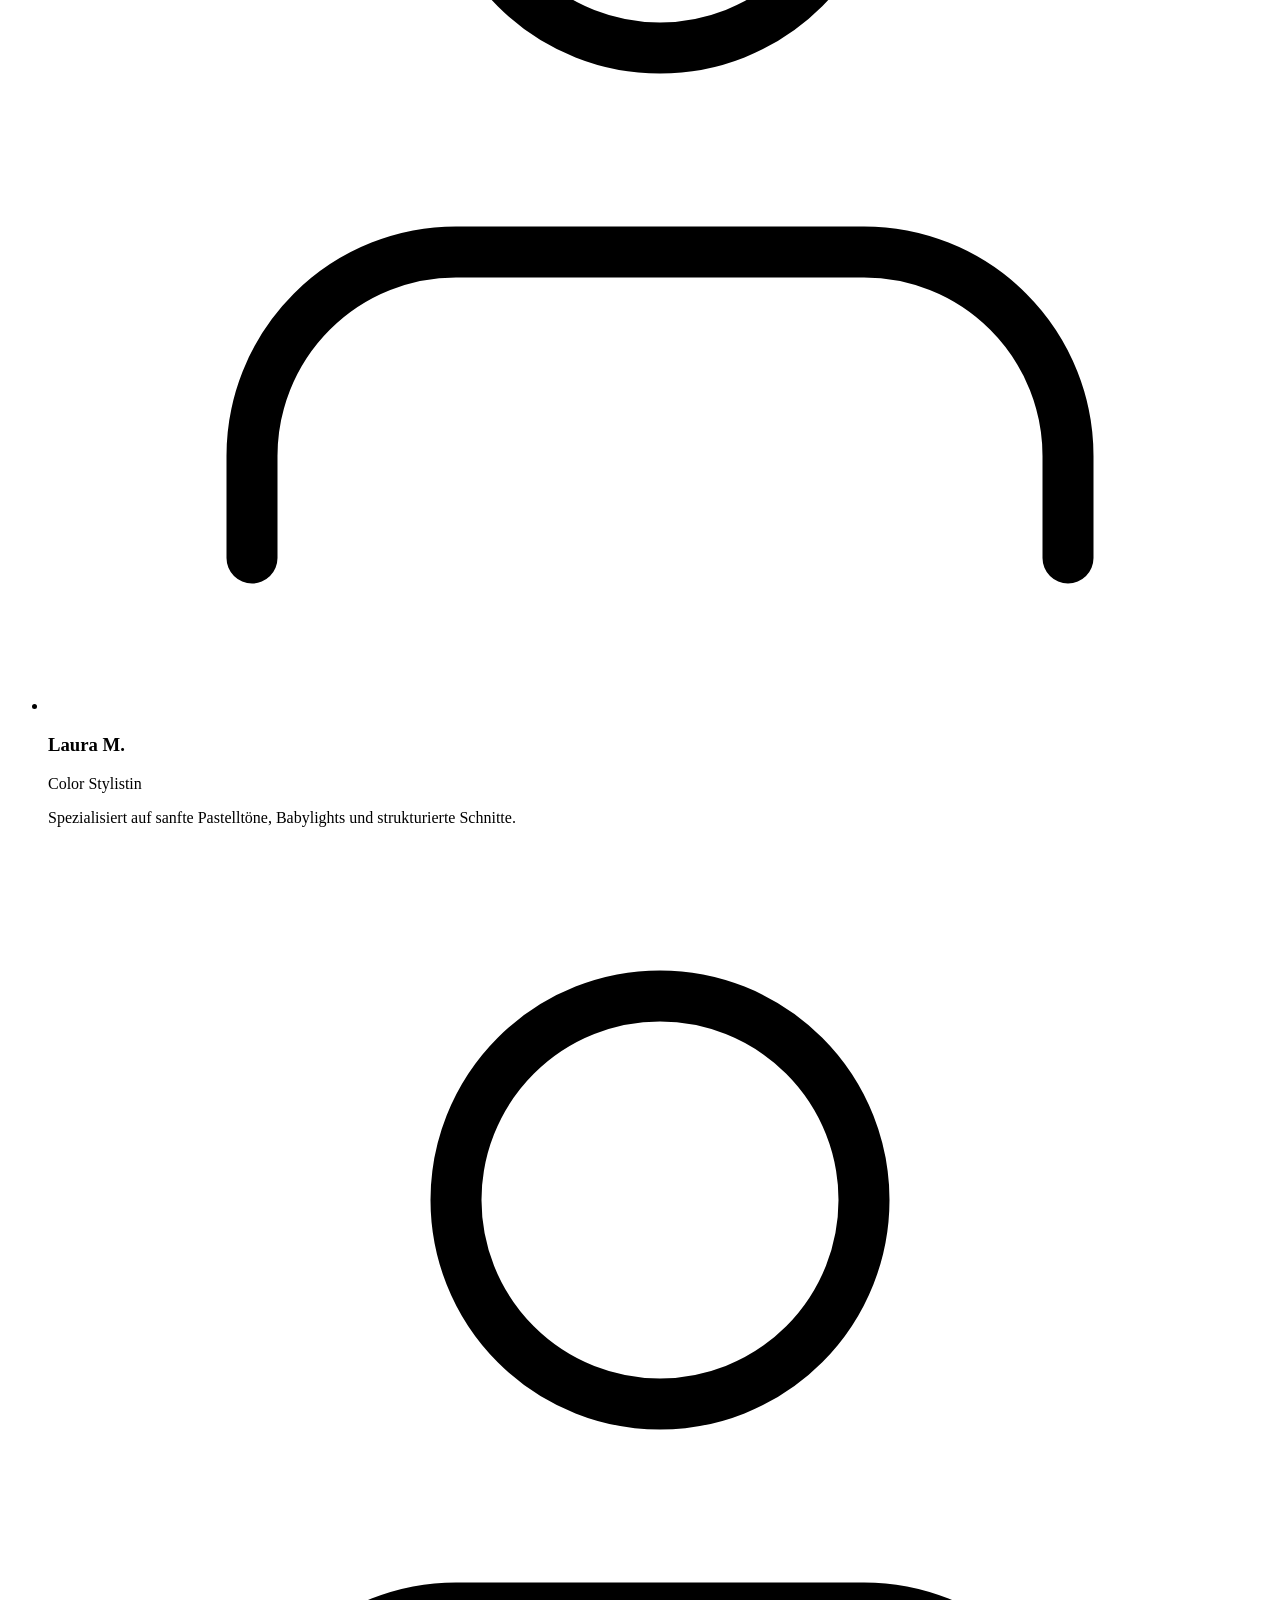
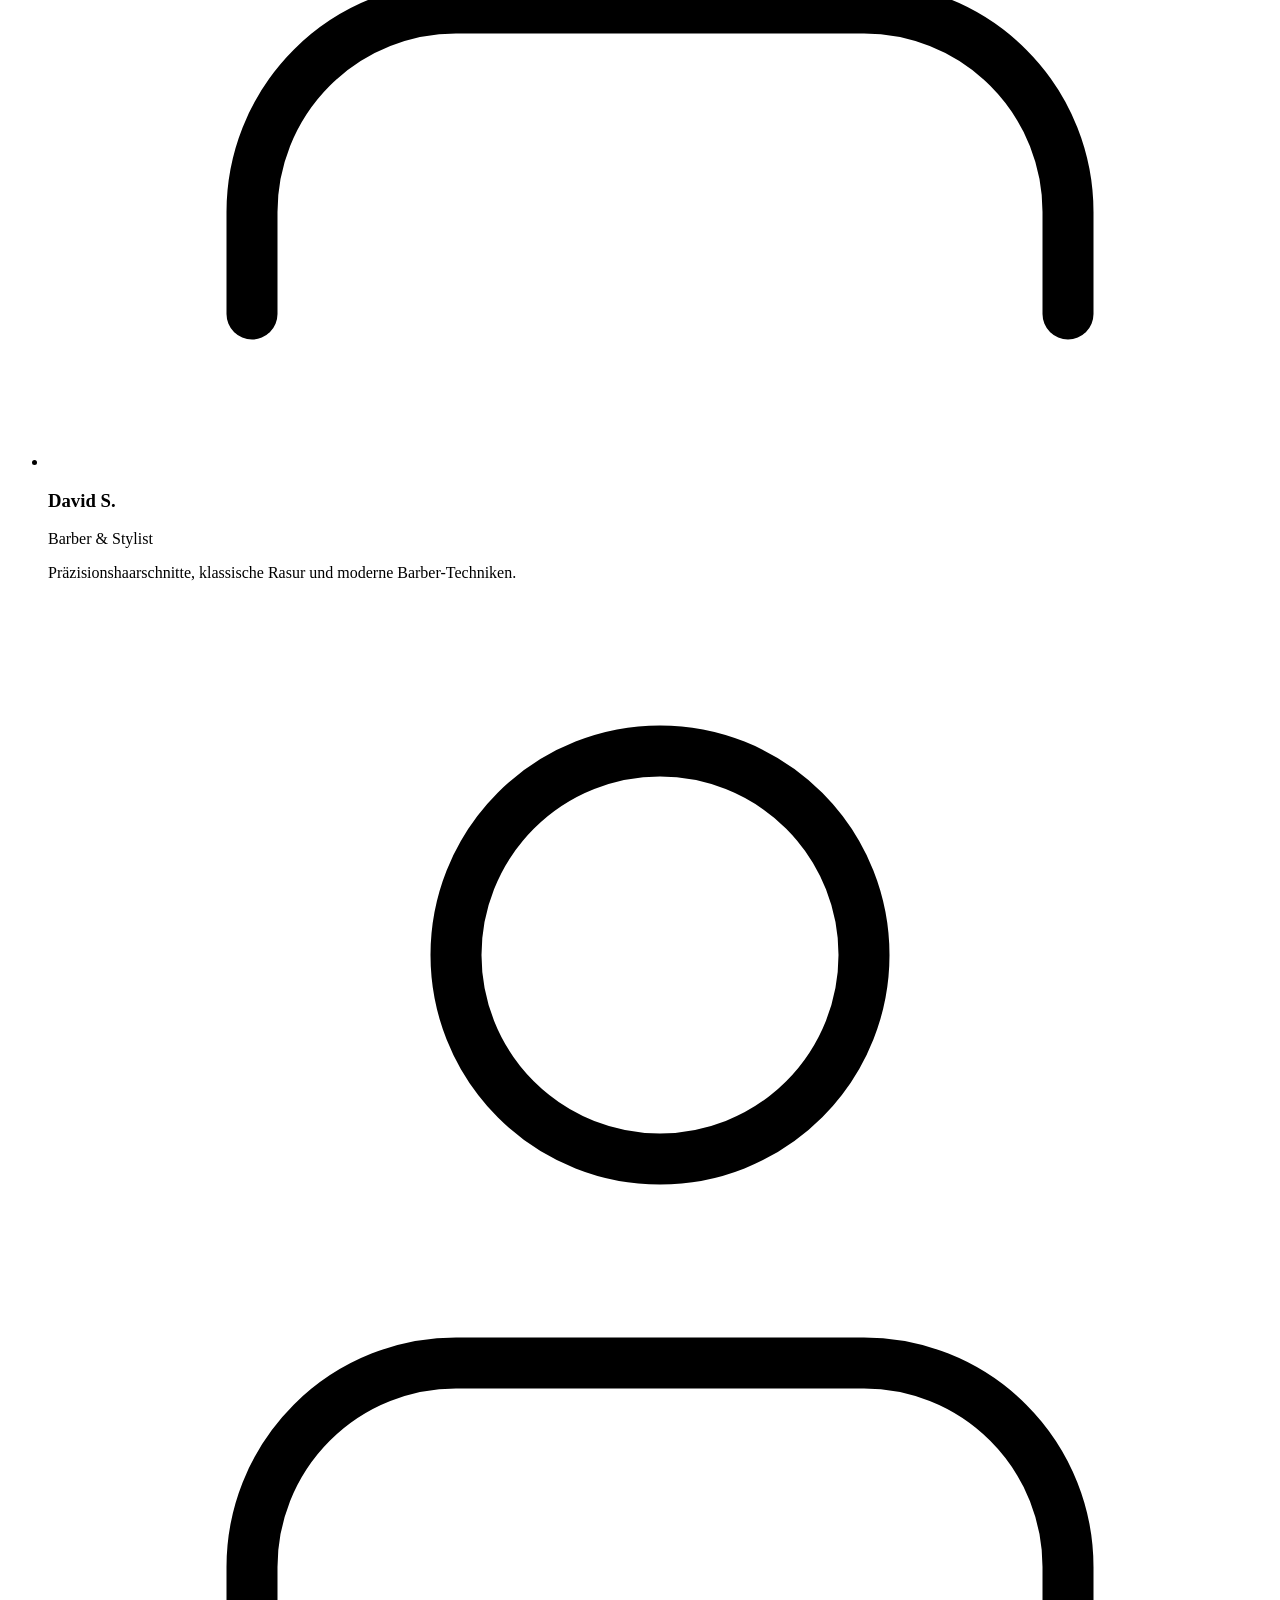
==== commit dfb8cd09: "Add files via upload" ====
--- a/index.html
+++ b/index.html
@@ -13,8 +13,6 @@
 
 <body>
    
-
-
 <!-- Accessibility: Skip-Link für Tastatur-Nutzer -->
 <a href="#main-content" class="skip-link">Zum Hauptinhalt springen</a>
 
@@ -23,8 +21,8 @@
     <div class="nav-container">
       
       <!-- Brand Logo -->
-      <a href="#" class="nav-logo" aria-label="Salon Paprika - Zur Startseite">
-        <span class="logo-text">Mellis Haarstudio</span>
+      <a href="#" class="nav-logo" aria-label="Friseurstudio Stamer - Zur Startseite">
+        <span class="logo-text">Friseurstudio Stamer</span>
       </a>
 
       <!-- Hamburger Button (Animated Icon) -->
@@ -65,11 +63,11 @@
               <span>Über uns</span>
             </a>
           </li>
-          <li class="nav-item">
+      <!--    <li class="nav-item">
             <a href="#kontakt" class="nav-link">
               <span>Kontakt</span>
             </a>
-          </li>
+          </li> -->
           <!-- Optisch hervorgehobener CTA-Link -->
           <li class="nav-item nav-item-cta">
             <a href="#termin" class="btn-nav-cta">
@@ -92,18 +90,19 @@
 
 
 
-<section class="mellis-hero" id="home">
-
-    <div class="mellis-hero__card">
+
+<section class="hero" id="home">
+
+    <div class="hero__card">
 
         <!-- =========================================
-             LINKE FLÄCHE (Textinhalt - Unverändert)
+             LINKE FLÄCHE (Textinhalt)
         ========================================== -->
-        <div class="mellis-hero__left">
+        <div class="hero__left">
 
             <!-- Logo -->
-            <div class="mellis-hero__logo">
-                <div class="mellis-hero__logo-mark">
+            <div class="hero__logo">
+                <div class="hero__logo-mark">
                     <svg viewBox="0 0 100 100" aria-hidden="true">
                         <circle cx="50" cy="50" r="47"></circle>
                         <path d="M35 65 C42 48 49 32 64 25"></path>
@@ -112,39 +111,36 @@
                     </svg>
                 </div>
 
-                <div class="mellis-hero__logo-text">
-                    Mellis<br>
-                    Haarstudio
+                <div class="hero__logo-text">
+                    Friseurstudio<br>
+                    Stamer
                 </div>
             </div>
 
 
             <!-- Inhalt -->
-            <div class="mellis-hero__content">
-
-                <div class="mellis-hero__eyebrow">
-                    Hohnstorf (Elbe)
+            <div class="hero__content">
+
+                <div class="hero__eyebrow">
+                    Bullendorf
                     <span>·</span>
-                    Inh. Melanie Diedrich
+                    Damen, Herren & Kinder
                 </div>
 
 
                 <h1>
-                    Dein Look
+                    Alles nur
                     <br>
-                    <span>in besten Händen.</span>
+                    <span>nicht Durchschnitt!</span>
                 </h1>
 
 
                 <p>
-                    Erlebe meisterhafte Haarkunst, individuelle
-                    Colorationen und professionelles Styling.
-                    Wir nehmen uns Zeit für deine Schönheit
-                    und dein Wohlbefinden.
+                    Erleben Sie eine besondere Atmosphäre in unserem großen und modernen Friseurstudio. Unser dynamisches und kompetentes Team legt größten Wert auf eine persönliche Beratung für Haare, Styling und Pflege.
                 </p>
 
 
-                <a href="#termin" class="mellis-hero__button">
+                <a href="#termin" class="hero__button">
 
                     <span>Termin vereinbaren</span>
 
@@ -161,29 +157,28 @@
 
 
         <!-- =========================================
-             FOTO (Unverändert)
+             FOTO
         ========================================== -->
-        <div class="mellis-hero__portrait">
+        <div class="hero__portrait">
 
             <img
                 src="img/images3.jpg"
-                alt="Hairstyling bei Mellis Haarstudio"
+                alt="Hairstyling im Friseurstudio Stamer"
             >
 
         </div>
 
 
         <!-- =========================================
-             RECHTE FLÄCHE (High-End Friseurschere)
+             RECHTE FLÄCHE (Friseurschere & Adresse)
         ========================================== -->
-        <div class="mellis-hero__right">
+        <div class="hero__right">
 
             <!-- Schere -->
-            <div class="mellis-hero__scissors">
-
-                <!-- Der überarbeitete SVG-Code für eine realistischere Schere -->
+            <div class="hero__scissors">
+
                 <svg viewBox="0 0 420 420" aria-hidden="true">
-                    <g class="mellis-scissors-group">
+                    <g class="scissors-group">
                         
                         <!-- HÄLFTE 1: UNTERE KLINGE + OBERER GRIFF (Hintergrund) -->
                         <g class="scissor-blade-back">
@@ -242,10 +237,7 @@
                         </g>
 
                         <!-- DETAILS -->
-                        <!-- Gummi-Stopper (Muffler) -->
                         <circle class="scissor-stopper" cx="108" cy="210" r="4" />
-
-                        <!-- Einstellschraube / Gewerbe -->
                         <circle class="scissor-pivot-outer" cx="210" cy="210" r="11" />
                         <circle class="scissor-pivot-ring" cx="210" cy="210" r="8" />
                         <circle class="scissor-pivot-core" cx="210" cy="210" r="4" />
@@ -255,23 +247,22 @@
 
             </div>
 
-            <!-- Kleine Information (Unverändert) -->
-            <div class="mellis-hero__side-info">
+            <!-- Kleine Information -->
+            <div class="hero__side-info">
 
                 <span>01</span>
 
                 <div>
                     <br>
                     <br>
-                    
                 </div>
 
             </div>
 
 
-            <div class="mellis-hero__address">
-                Adolf-Lüchau-Weg 1<br>
-                21522 Hohnstorf (Elbe)
+            <div class="hero__address">
+                Elbuferstraße 24<br>
+                21522 Bullendorf
             </div>
 
         </div>
@@ -279,9 +270,6 @@
     </div>
 
 </section>
-
-
-
 
 
 
@@ -710,7 +698,7 @@
 
             <figure class="salon-picture">
                 <img
-                    src="img/unnamed.jpg"
+                    src="img/stamer.png"
                     alt="Beratung im Haarstudio">
 
                 
@@ -865,12 +853,10 @@
 
 
 
-
-
 <section class="testimonial-section">
   <div class="testimonial-header">
     <h2 class="testimonial-title">Das sagen unsere Kunden</h2>
-    <p class="testimonial-subtitle">Echte Google-Bewertungen für Melly's Haarstudio</p>
+    <p class="testimonial-subtitle">Echte Google-Bewertungen für Haarstudio Stamer</p>
   </div>
 
   <div class="slider-container" id="reviewsSlider">
@@ -885,80 +871,80 @@
         <article class="review-card">
           <div class="card-header">
             <div class="author-info">
-              <span class="author-avatar">MK</span>
+              <span class="author-avatar">MS</span>
               <div>
-                <h3 class="author-name">Matthias Kroll</h3>
-                <span class="review-meta">Vor 3 Jahren auf Google</span>
+                <h3 class="author-name">Madlen Schruth</h3>
+                <span class="review-meta">Vor 3 Jahren · Local Guide · 10 Rezensionen</span>
               </div>
             </div>
             <svg class="google-icon" width="20" height="20" viewBox="0 0 24 24"><path fill="#4285F4" d="M22.56 12.25c0-.78-.07-1.53-.2-2.25H12v4.26h5.92c-.26 1.37-1.04 2.53-2.21 3.31v2.77h3.57c2.08-1.92 3.28-4.74 3.28-8.09z"/><path fill="#34A853" d="M12 23c2.97 0 5.46-.98 7.28-2.66l-3.57-2.77c-.98.66-2.23 1.06-3.71 1.06-2.86 0-5.29-1.93-6.16-4.53H2.18v2.84C3.99 20.53 7.7 23 12 23z"/><path fill="#FBBC05" d="M5.84 14.09c-.22-.66-.35-1.36-.35-2.09s.13-1.43.35-2.09V7.06H2.18C1.43 8.55 1 10.22 1 12s.43 3.45 1.18 4.94l2.85-2.22.81-.63z"/><path fill="#EA4335" d="M12 5.38c1.62 0 3.06.56 4.21 1.64l3.15-3.15C17.45 2.09 14.97 1 12 1 7.7 1 3.99 3.47 2.18 7.06l3.66 2.84c.87-2.6 3.3-4.52 6.16-4.52z"/></svg>
           </div>
           <div class="stars">★★★★★</div>
-          <p class="review-text">„Bin schon seit Jahren Kunde und nach jedem Frisör Besuch begeistert. Sehr nettes und kompetentes Team. Am Ende sehen meine Haare immer so aus, wie ich es mir vorgestellt habe, macht weiter so!“</p>
+          <p class="review-text">„Ich gehe hauptsächlich mit meinen Kindern dort hin. Die Kinder sind begeistert von der Friseurin, da sie richtig gut auf die Kinder eingehen kann. Wir fühlen uns dort sehr wohl. Immer gern.“</p>
         </article>
 
         <!-- Karte 2 -->
         <article class="review-card">
           <div class="card-header">
             <div class="author-info">
-              <span class="author-avatar">GT</span>
+              <span class="author-avatar">AS</span>
               <div>
-                <h3 class="author-name">Gudrun Thomall</h3>
-                <span class="review-meta">Vor 1 Jahr auf Google</span>
+                <h3 class="author-name">Alexandra Seipel</h3>
+                <span class="review-meta">Vor 6 Jahren · 2 Rezensionen</span>
               </div>
             </div>
             <svg class="google-icon" width="20" height="20" viewBox="0 0 24 24"><path fill="#4285F4" d="M22.56 12.25c0-.78-.07-1.53-.2-2.25H12v4.26h5.92c-.26 1.37-1.04 2.53-2.21 3.31v2.77h3.57c2.08-1.92 3.28-4.74 3.28-8.09z"/><path fill="#34A853" d="M12 23c2.97 0 5.46-.98 7.28-2.66l-3.57-2.77c-.98.66-2.23 1.06-3.71 1.06-2.86 0-5.29-1.93-6.16-4.53H2.18v2.84C3.99 20.53 7.7 23 12 23z"/><path fill="#FBBC05" d="M5.84 14.09c-.22-.66-.35-1.36-.35-2.09s.13-1.43.35-2.09V7.06H2.18C1.43 8.55 1 10.22 1 12s.43 3.45 1.18 4.94l2.85-2.22.81-.63z"/><path fill="#EA4335" d="M12 5.38c1.62 0 3.06.56 4.21 1.64l3.15-3.15C17.45 2.09 14.97 1 12 1 7.7 1 3.99 3.47 2.18 7.06l3.66 2.84c.87-2.6 3.3-4.52 6.16-4.52z"/></svg>
           </div>
           <div class="stars">★★★★★</div>
-          <p class="review-text">„Ich bin sehr zufrieden. Alle sind sehr freundlich. Ich lasse mir die Haare von Diana färben und schneiden und das macht sie super. Ich kann Melly's Haarstudio wärmstens empfehlen, und freue mich schon auf den nächsten Besuch.“</p>
+          <p class="review-text">„Meine freundliche Friseuse hat meine Vorstellung meines Haarschnitts sehr gut umgesetzt und ich bin sehr sehr zufrieden.....👍👍👍👍...komme gerne wieder....“</p>
         </article>
 
         <!-- Karte 3 -->
         <article class="review-card">
           <div class="card-header">
             <div class="author-info">
-              <span class="author-avatar">CN</span>
+              <span class="author-avatar">JG</span>
               <div>
-                <h3 class="author-name">Cindy Noack</h3>
-                <span class="review-meta">Vor 4 Jahren · 3 Rezensionen</span>
+                <h3 class="author-name">Janina Gehrke</h3>
+                <span class="review-meta">Vor 2 Jahren · 5 Rezensionen</span>
               </div>
             </div>
             <svg class="google-icon" width="20" height="20" viewBox="0 0 24 24"><path fill="#4285F4" d="M22.56 12.25c0-.78-.07-1.53-.2-2.25H12v4.26h5.92c-.26 1.37-1.04 2.53-2.21 3.31v2.77h3.57c2.08-1.92 3.28-4.74 3.28-8.09z"/><path fill="#34A853" d="M12 23c2.97 0 5.46-.98 7.28-2.66l-3.57-2.77c-.98.66-2.23 1.06-3.71 1.06-2.86 0-5.29-1.93-6.16-4.53H2.18v2.84C3.99 20.53 7.7 23 12 23z"/><path fill="#FBBC05" d="M5.84 14.09c-.22-.66-.35-1.36-.35-2.09s.13-1.43.35-2.09V7.06H2.18C1.43 8.55 1 10.22 1 12s.43 3.45 1.18 4.94l2.85-2.22.81-.63z"/><path fill="#EA4335" d="M12 5.38c1.62 0 3.06.56 4.21 1.64l3.15-3.15C17.45 2.09 14.97 1 12 1 7.7 1 3.99 3.47 2.18 7.06l3.66 2.84c.87-2.6 3.3-4.52 6.16-4.52z"/></svg>
           </div>
           <div class="stars">★★★★★</div>
-          <p class="review-text">„Ich lasse mir meine Haare von Susanne schneiden und färben und kann sie und Mellis Haarstudio wirklich sehr empfehlen. Ich schätze die freundliche Atmosphäre, die Professionalität und die sehr gute Beratung. Ich bin froh, dass ich einen so guten Friseursalon in meiner Nähe habe. :-)“</p>
+          <p class="review-text">„Sehr zufrieden. Immer wieder gerne 🙂“</p>
         </article>
 
         <!-- Karte 4 -->
         <article class="review-card">
           <div class="card-header">
             <div class="author-info">
-              <span class="author-avatar">BI</span>
+              <span class="author-avatar">BB</span>
               <div>
-                <h3 class="author-name">Boisen Immobilien</h3>
-                <span class="review-meta">Local Guide · 83 Rezensionen</span>
+                <h3 class="author-name">Babsi Bro</h3>
+                <span class="review-meta">Bearbeitet: vor 1 Jahr · Local Guide · 15 Rezensionen</span>
               </div>
             </div>
             <svg class="google-icon" width="20" height="20" viewBox="0 0 24 24"><path fill="#4285F4" d="M22.56 12.25c0-.78-.07-1.53-.2-2.25H12v4.26h5.92c-.26 1.37-1.04 2.53-2.21 3.31v2.77h3.57c2.08-1.92 3.28-4.74 3.28-8.09z"/><path fill="#34A853" d="M12 23c2.97 0 5.46-.98 7.28-2.66l-3.57-2.77c-.98.66-2.23 1.06-3.71 1.06-2.86 0-5.29-1.93-6.16-4.53H2.18v2.84C3.99 20.53 7.7 23 12 23z"/><path fill="#FBBC05" d="M5.84 14.09c-.22-.66-.35-1.36-.35-2.09s.13-1.43.35-2.09V7.06H2.18C1.43 8.55 1 10.22 1 12s.43 3.45 1.18 4.94l2.85-2.22.81-.63z"/><path fill="#EA4335" d="M12 5.38c1.62 0 3.06.56 4.21 1.64l3.15-3.15C17.45 2.09 14.97 1 12 1 7.7 1 3.99 3.47 2.18 7.06l3.66 2.84c.87-2.6 3.3-4.52 6.16-4.52z"/></svg>
           </div>
           <div class="stars">★★★★★</div>
-          <p class="review-text">„Bei Melli bekommt man als Mann auch mal spontan zwischendurch einen Termin für einen Trockenhaarschnitt. Melli ist schon über 10 Jahre in Hohnstorf mit ihrem Friseursalon.“</p>
+          <p class="review-text">„Toller Friseur. Geht sehr gut auf die Kunden ein und berät genial. Immer wieder“</p>
         </article>
 
         <!-- Karte 5 -->
         <article class="review-card">
           <div class="card-header">
             <div class="author-info">
-              <span class="author-avatar">MK</span>
+              <span class="author-avatar">ME</span>
               <div>
-                <h3 class="author-name">Monja K</h3>
-                <span class="review-meta">Vor 2 Jahren · 6 Rezensionen</span>
+                <h3 class="author-name">Mount Everester</h3>
+                <span class="review-meta">Vor 6 Jahren · 14 Rezensionen</span>
               </div>
             </div>
             <svg class="google-icon" width="20" height="20" viewBox="0 0 24 24"><path fill="#4285F4" d="M22.56 12.25c0-.78-.07-1.53-.2-2.25H12v4.26h5.92c-.26 1.37-1.04 2.53-2.21 3.31v2.77h3.57c2.08-1.92 3.28-4.74 3.28-8.09z"/><path fill="#34A853" d="M12 23c2.97 0 5.46-.98 7.28-2.66l-3.57-2.77c-.98.66-2.23 1.06-3.71 1.06-2.86 0-5.29-1.93-6.16-4.53H2.18v2.84C3.99 20.53 7.7 23 12 23z"/><path fill="#FBBC05" d="M5.84 14.09c-.22-.66-.35-1.36-.35-2.09s.13-1.43.35-2.09V7.06H2.18C1.43 8.55 1 10.22 1 12s.43 3.45 1.18 4.94l2.85-2.22.81-.63z"/><path fill="#EA4335" d="M12 5.38c1.62 0 3.06.56 4.21 1.64l3.15-3.15C17.45 2.09 14.97 1 12 1 7.7 1 3.99 3.47 2.18 7.06l3.66 2.84c.87-2.6 3.3-4.52 6.16-4.52z"/></svg>
           </div>
-          <div class="stars">★★★★★</div>
-          <p class="review-text">„Noch nie war ich so begeistert, wenn ich 'nen Friseur verlassen habe. Gilt auch für meinen Mann!“</p>
+          <div class="stars">★★★★☆</div>
+          <p class="review-text">„Ein ordentlicher Herrenhaarschnitt zum sehr guten Preis (15€). Da kommt man gerne wieder.“</p>
         </article>
 
       </div>
@@ -981,7 +967,7 @@
   <div class="progress-track" id="progressTrack" role="tablist" aria-label="Bewertung auswählen"></div>
 
   <!-- Seriöses Google Trust Badge -->
-  <a href="https://www.google.com/maps/search/?api=1&query=Mellis+Haarstudio+Hohnstorf" target="_blank" rel="noopener noreferrer" class="google-trust-badge" title="Alle Bewertungen auf Google lesen">
+  <a href="https://www.google.com/maps/search/?api=1&query=Haarstudio+Stamer+Hohnstorf" target="_blank" rel="noopener noreferrer" class="google-trust-badge" title="Alle Bewertungen auf Google lesen">
     <!-- Original Google G-Logo als SVG -->
     <svg class="google-icon" viewBox="0 0 24 24" width="20" height="20" aria-hidden="true">
       <path fill="#4285F4" d="M22.56 12.25c0-.78-.07-1.53-.2-2.25H12v4.26h5.92c-.26 1.37-1.04 2.53-2.21 3.31v2.77h3.57c2.08-1.92 3.28-4.74 3.28-8.09z"/>
@@ -992,15 +978,14 @@
 
     <div class="badge-content">
       <div class="badge-top">
-        <span class="badge-rating">4.9</span>
+        <span class="badge-rating">4.7</span>
         <span class="badge-stars">★★★★★</span>
       </div>
-      <span class="badge-text">120+ Verifizierte Google-Bewertungen <span class="external-arrow">↗</span></span>
+      <span class="badge-text">Verifizierte Google-Bewertungen <span class="external-arrow">↗</span></span>
     </div>
   </a>
 </div>
 </section>
-
 
 
 
@@ -1187,30 +1172,25 @@
 
 
 
-
-
-
-
 <footer class="site-footer" role="contentinfo">
   <div class="footer-container">
 
     <!-- Spalte 1: Brand, Bewertung & Telefon -->
     <div class="footer-col footer-brand">
-      <a href="/" class="footer-logo-link" aria-label="Mellis Haarstudio Startseite">
-        <span class="footer-logo">Mellis Haarstudio</span>
+      <a href="/" class="footer-logo-link" aria-label="Friseurstudio Stamer Startseite">
+        <span class="footer-logo">Friseurstudio Stamer</span>
       </a>
-      <p class="footer-owner">Inh. Melanie Diedrich</p>
 
       <div class="footer-rating-badge" aria-label="Bewertung: 4,9 Sternen aus 64 Rezensionen">
         <span class="rating-stars" aria-hidden="true">★★★★★</span>
-        <span class="rating-score">4,9</span>
-        <span class="rating-count">(64 Rezensionen)</span>
+        <span class="rating-score">4,7</span>
+        <span class="rating-count">(39 Rezensionen)</span>
       </div>
 
       <div class="footer-brand-contact">
-        <a href="tel:04139799477" class="footer-phone-link">
+        <a href="tel:0413968699" class="footer-phone-link">
           <svg aria-hidden="true" width="15" height="15" viewBox="0 0 24 24" fill="none" stroke="currentColor" stroke-width="2"><path d="M22 16.92v3a2 2 0 0 1-2.18 2 19.79 19.79 0 0 1-8.63-3.07 19.5 19.5 0 0 1-6-6 19.79 19.79 0 0 1-3.07-8.67A2 2 0 0 1 4.11 2h3a2 2 0 0 1 2 1.72 12.84 12.84 0 0 0 .7 2.81 2 2 0 0 1-.45 2.11L8.09 9.91a16 16 0 0 0 6 6l1.27-1.27a2 2 0 0 1 2.11-.45 12.84 12.84 0 0 0 2.81.7A2 2 0 0 1 22 16.92z"></path></svg>
-          <span>04139 799477</span>
+          <span>04139 / 686 99</span>
         </a>
       </div>
     </div>
@@ -1232,14 +1212,13 @@
     <div class="footer-col">
       <h3 class="footer-title">Öffnungszeiten</h3>
       <ul class="footer-hours-list">
-        <li><span>Di, Mi, Fr:</span> 09:00 – 18:00</li>
-        <li><span>Donnerstag:</span> 09:00 – 19:00</li>
-        <li><span>Samstag:</span> 08:00 – 13:00</li>
+        <li><span>Dienstag – Freitag:</span> 08:00 – 18:00</li>
+        <li><span>Samstag:</span> 08:00 – 12:00</li>
         <li class="hours-closed"><span>So & Mo:</span> Geschlossen</li>
       </ul>
       <address class="footer-address">
-        Adolf-Lüchau-Weg 1<br>
-        21522 Hohnstorf (Elbe)
+        Elbuferstraße 24<br>
+        21522 Bullendorf
       </address>
     </div>
 
@@ -1247,12 +1226,12 @@
     <div class="footer-col footer-action-col">
       <h3 class="footer-title">Service & Anfahrt</h3>
       <div class="footer-btn-group">
-        <a href="#termin" class="footer-btn">
-          <span>Termin buchen</span>
+        <a href="tel:0413968699" class="footer-btn">
+          <span>Termin vereinbaren</span>
           <svg aria-hidden="true" width="14" height="14" viewBox="0 0 24 24" fill="none" stroke="currentColor" stroke-width="2.5"><line x1="5" y1="12" x2="19" y2="12"></line><polyline points="12 5 19 12 12 19"></polyline></svg>
         </a>
 
-        <a href="https://maps.google.com/?q=Adolf-Lüchau-Weg+1,+21522+Hohnstorf+(Elbe)" target="_blank" rel="noopener noreferrer" class="footer-btn footer-btn-secondary">
+        <a href="https://maps.google.com/?q=Friseurstudio+Stamer,+Elbuferstraße+24,+21522+Bullendorf" target="_blank" rel="noopener noreferrer" class="footer-btn footer-btn-secondary">
           <svg aria-hidden="true" width="14" height="14" viewBox="0 0 24 24" fill="none" stroke="currentColor" stroke-width="2"><path d="M21 10c0 7-9 13-9 13s-9-6-9-13a9 9 0 0 1 18 0z"></path><circle cx="12" cy="10" r="3"></circle></svg>
           <span>Route planen</span>
         </a>
@@ -1260,11 +1239,12 @@
     </div>
 
   </div>
-<!-- Bottom Bar -->
+
+  <!-- Bottom Bar -->
   <div class="footer-bottom">
     <div class="footer-bottom-inner">
       
-      <p class="footer-copyright">&copy; 2026 Mellis Haarstudio. Alle Rechte vorbehalten.</p>
+      <p class="footer-copyright">&copy; 2026 Friseurstudio Stamer. Alle Rechte vorbehalten.</p>
 
       <nav aria-label="Rechtliche Links">
         <ul class="footer-legal">
@@ -1288,16 +1268,14 @@
   <!-- Biegbarer Schriftzug -->
   <div class="curved-text-wrapper" aria-hidden="true">
     <div class="curved-text" id="curvedText">
-      <span>M</span><span>E</span><span>L</span><span>L</span><span>I</span><span>S</span>
+      <span>F</span><span>R</span><span>I</span><span>S</span><span>E</span><span>U</span><span>R</span><span>S</span><span>T</span><span>U</span><span>D</span><span>I</span><span>O</span>
       <span class="space">&nbsp;</span>
-      <span>H</span><span>A</span><span>A</span><span>R</span><span>S</span><span>T</span><span>U</span><span>D</span><span>I</span><span>O</span>
+      <span>S</span><span>T</span><span>A</span><span>M</span><span>E</span><span>R</span>
       <span class="dot">&bull;</span>
-      <span>H</span><span>O</span><span>H</span><span>N</span><span>S</span><span>T</span><span>O</span><span>R</span><span>F</span>
+      <span>B</span><span>U</span><span>L</span><span>L</span><span>E</span><span>N</span><span>D</span><span>O</span><span>R</span><span>F</span>
     </div>
   </div>
 </footer>
-</footer>
-
 
 
 
